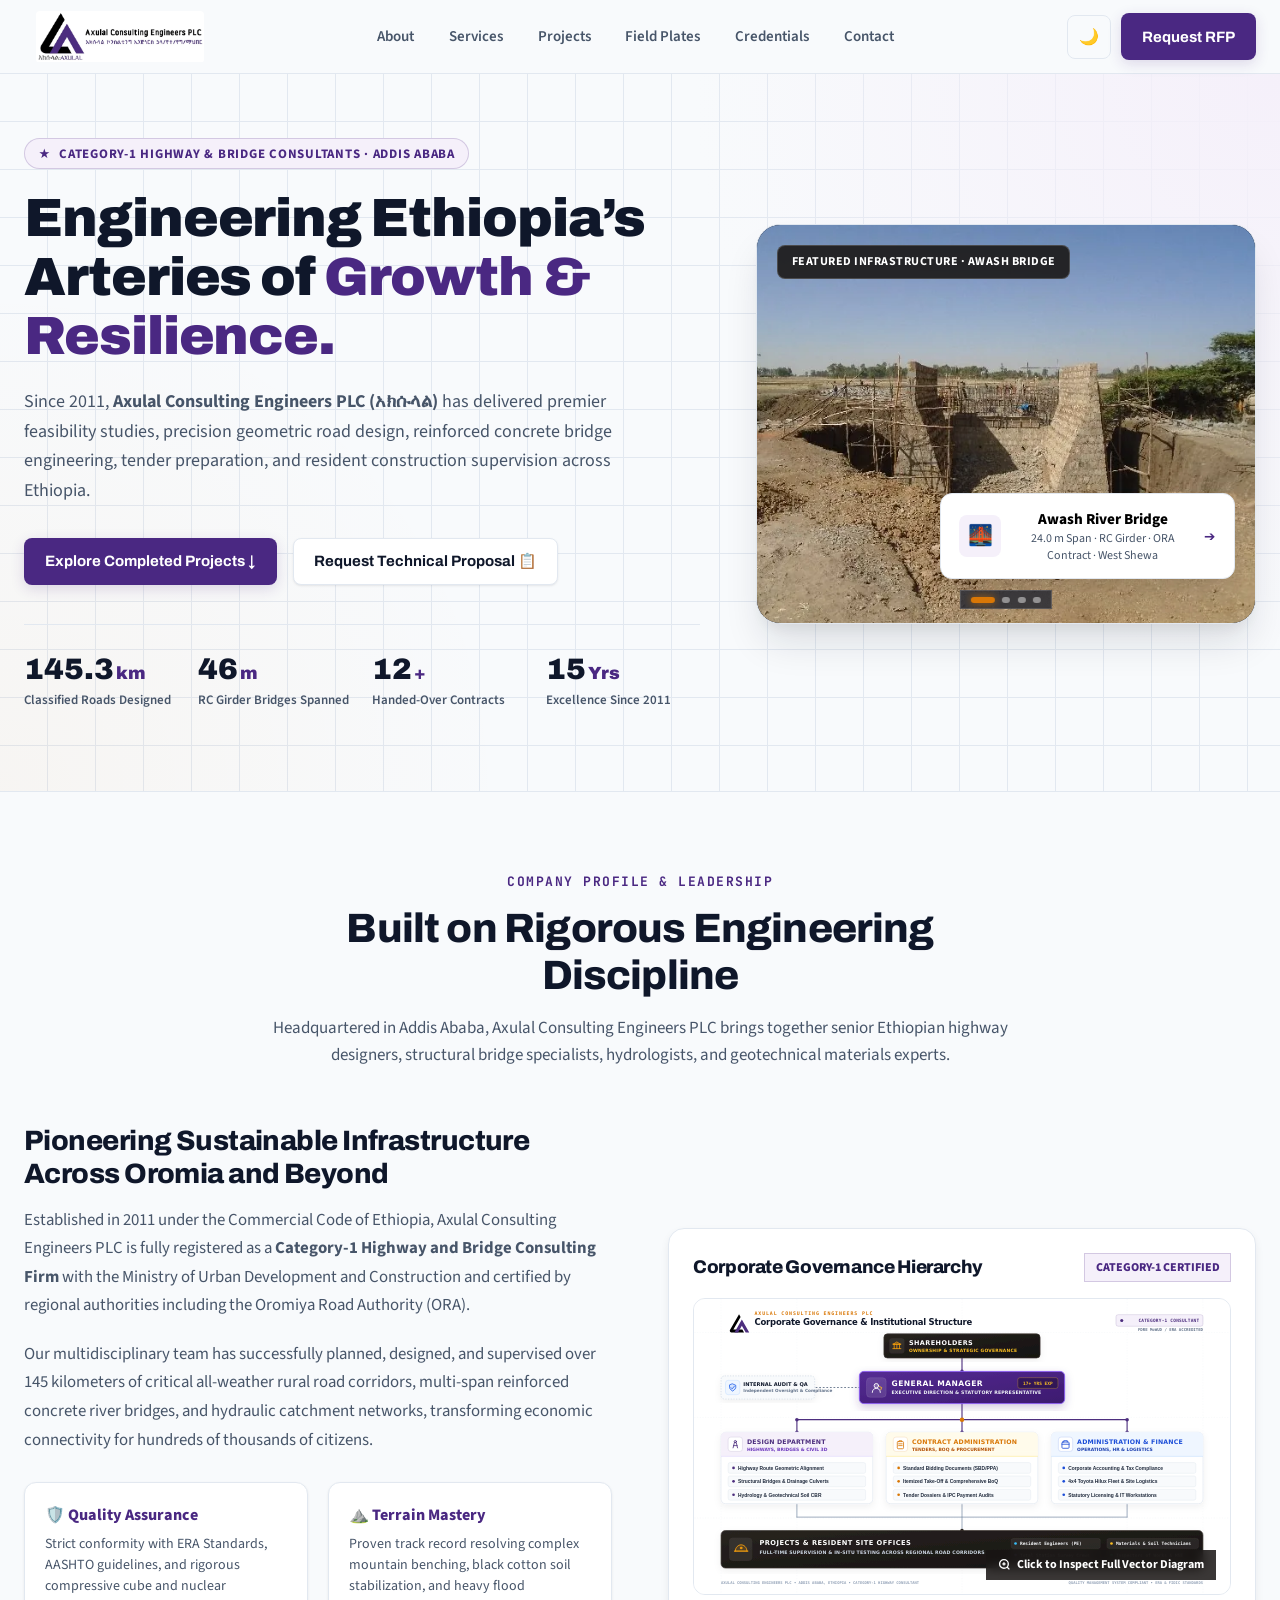
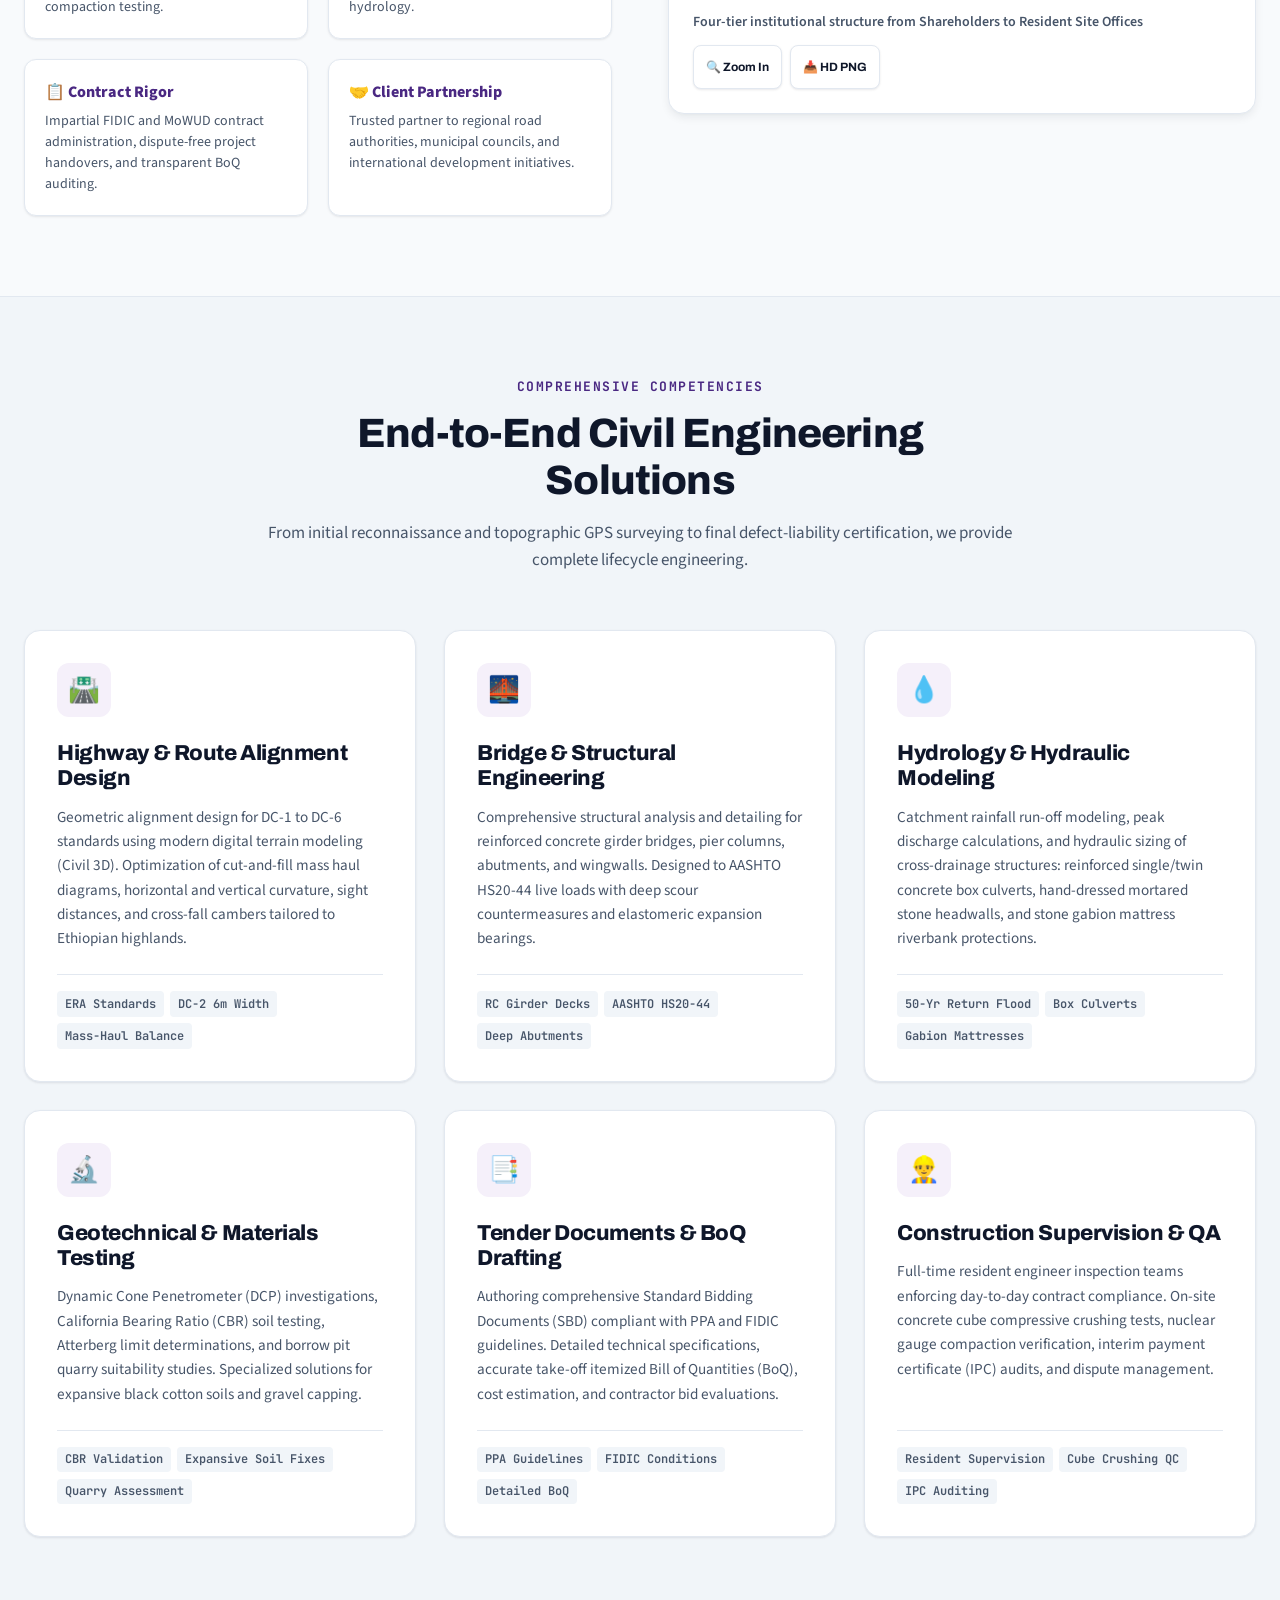
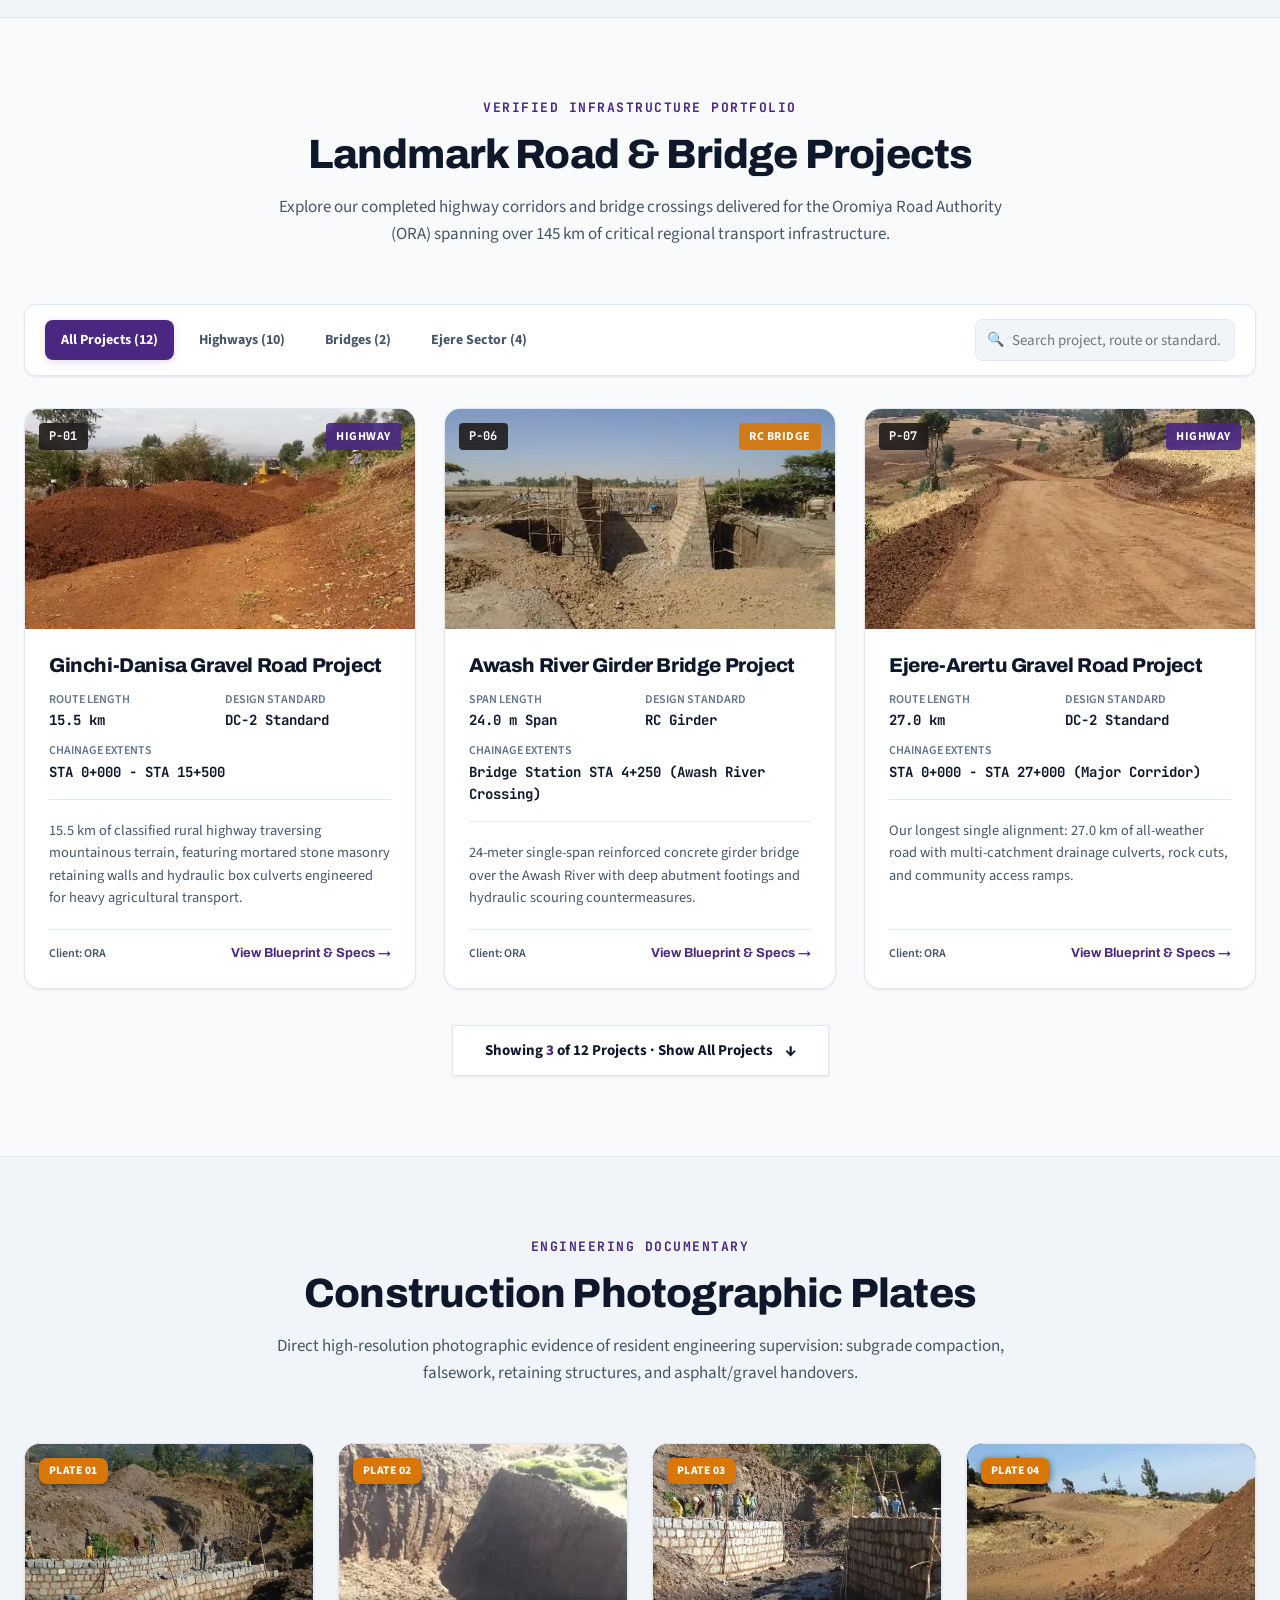
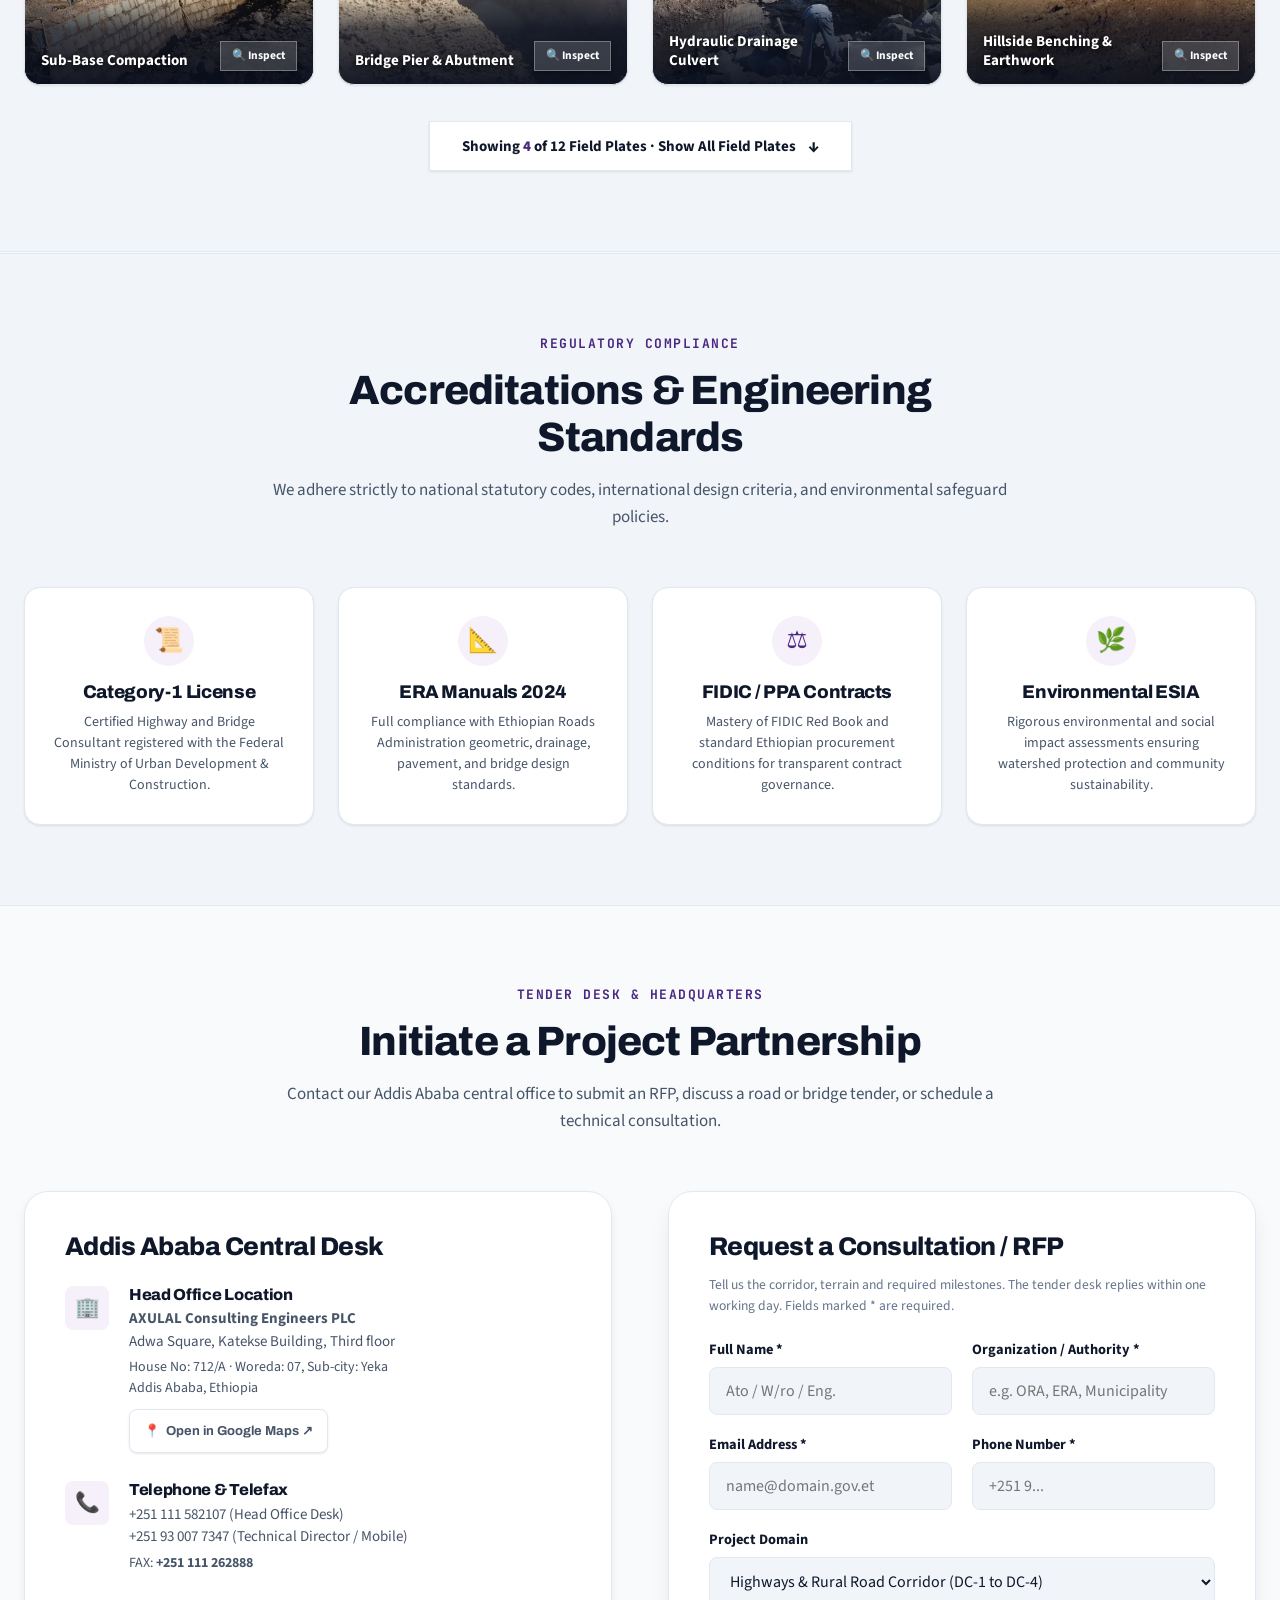
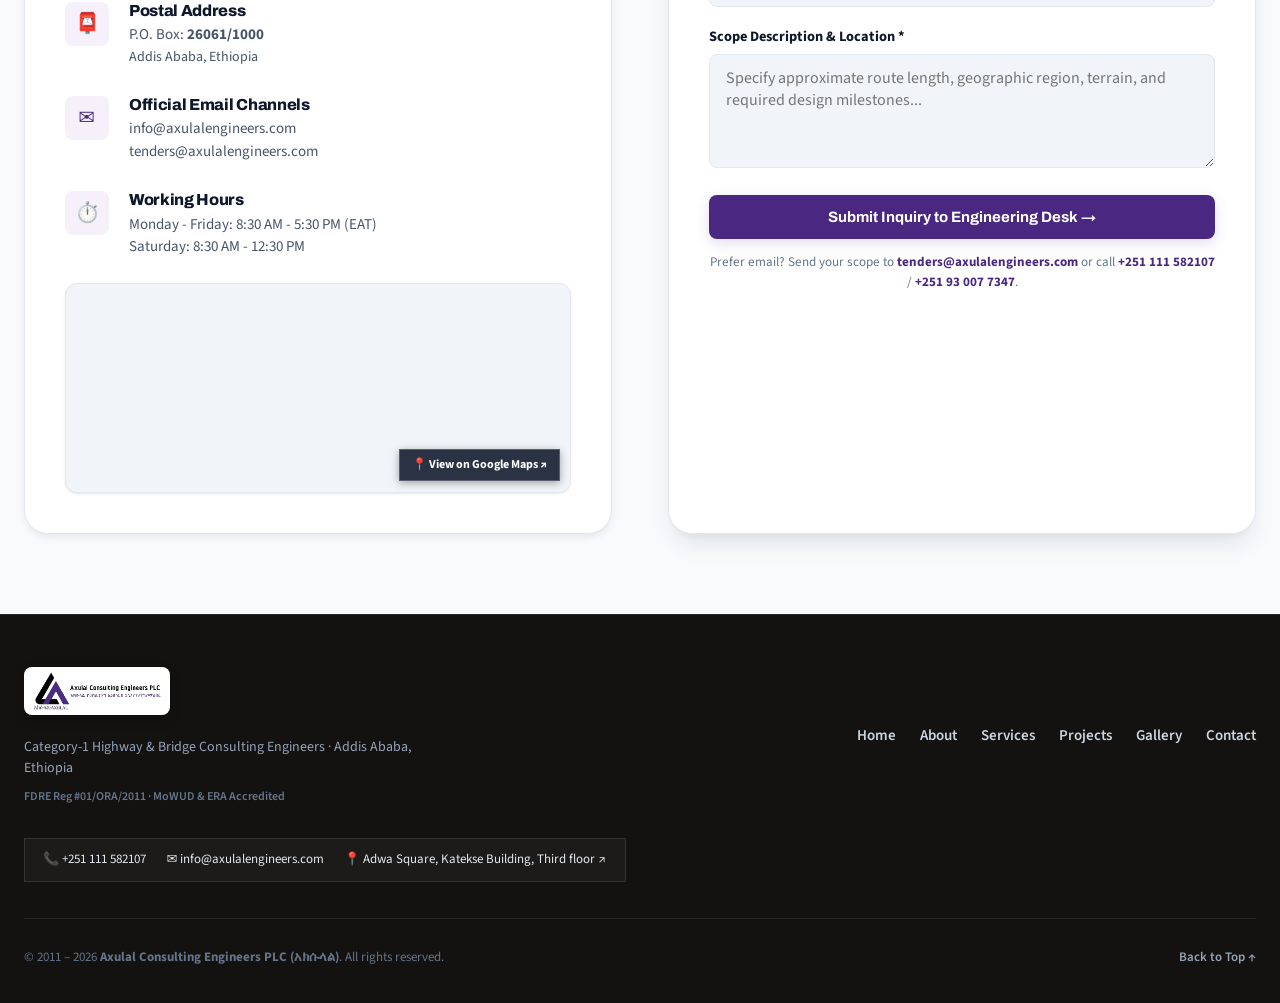
==== index.html @ da5138d7 "fix(contact): update mobile phone number to +251 93 007 7347" ====
<!DOCTYPE html>
<html lang="en" data-theme="light">
<head>
  <meta charset="utf-8">
  <meta name="viewport" content="width=device-width, initial-scale=1, viewport-fit=cover">
  <title>Axulal Consulting Engineers PLC | Category-1 Highway &amp; Bridge Consultants, Addis Ababa</title>
  <meta name="description" content="Axulal Consulting Engineers PLC (አክሱላል) is Ethiopia's premier Category-1 Highway and Bridge consulting firm based in Addis Ababa. Delivering feasibility, detailed design, tender documentation, and construction supervision since 2011.">
  <meta name="keywords" content="Axulal Consulting Engineers PLC, Category 1 Highway Consultant, Bridge Engineers Addis Ababa, Ethiopia Road Construction, ORA road projects, civil engineering consultancy, structural engineering Ethiopia">
  <link rel="icon" type="image/png" href="assets/favicon.png?v=17">
  <link rel="shortcut icon" href="favicon.ico?v=17">
  <link rel="apple-touch-icon" href="assets/favicon.png?v=17">

  <!-- Google Fonts: Archivo (Geometric Structural Sans), Source Sans 3 (Clean Body), JetBrains Mono (CAD Coordinates & Specs) -->
  <link rel="preconnect" href="https://fonts.googleapis.com">
  <link rel="preconnect" href="https://fonts.gstatic.com" crossorigin>
  <link href="https://fonts.googleapis.com/css2?family=Archivo:wght@400;500;600;700;800;900&family=Source+Sans+3:ital,wght@0,300;0,400;0,600;0,700;1,400&family=JetBrains+Mono:wght@400;500;600;700&display=swap" rel="stylesheet">

  <link rel="stylesheet" href="assets/css/site.css?v=17">
</head>
<body>
  <!-- Architectural Blueprint Curtain Preloader -->
  <div id="blueprintCurtain" class="blueprint-curtain" aria-hidden="true">
    <div class="curtain-grid-overlay"></div>
    <div class="curtain-content">
      <div class="curtain-logo-wrap">
        <img src="assets/logo-mark.png?v=17" alt="Axulal Monogram" class="curtain-logo">
        <div class="curtain-pulse-ring"></div>
      </div>
      <div class="curtain-brand-title">AXULAL CONSULTING ENGINEERS</div>
      <div class="curtain-brand-sub">CATEGORY-1 HIGHWAY &amp; BRIDGE CONSULTANTS</div>
      <div class="curtain-progress-track">
        <div id="curtainProgressBar" class="curtain-progress-bar"></div>
      </div>
      <div class="curtain-status">
        <span id="curtainStatusText">INITIALIZING CAD &amp; GEOMETRIC ASSETS...</span>
        <span id="curtainPercent">0%</span>
      </div>
    </div>
  </div>





  <!-- Main Sticky Navigation -->
  <header id="site-header">
    <div class="container">
      <a href="#home" class="brand-logo-wrap" aria-label="Axulal Consulting Engineers Home">
        <!-- SVG Vector Logo -->
        <picture><source type="image/webp" srcset="assets/logo.webp?v=17"><img src="assets/logo.png?v=17" alt="Axulal Consulting Engineers PLC Logo" class="brand-logo-img" width="1014" height="313"></picture>
      </a>

      <!-- Desktop Nav -->
      <nav aria-label="Main Navigation">
        <ul class="nav-menu">
          <li><a href="#about" class="nav-link">About</a></li>
          <li><a href="#services" class="nav-link">Services</a></li>
          <li><a href="#projects" class="nav-link">Projects</a></li>
          <li><a href="#gallery" class="nav-link">Field Plates</a></li>
          <li><a href="#credentials" class="nav-link">Credentials</a></li>
          <li><a href="#contact" class="nav-link">Contact</a></li>
        </ul>
      </nav>

      <div class="nav-actions">
        <!-- Theme Toggle -->
        <button id="themeToggle" class="theme-toggle-btn" aria-label="Toggle Dark / Light Theme" title="Toggle Theme">
          <span id="themeIcon">🌙</span>
        </button>

        <a href="#contact" class="btn btn-primary header-rfp-btn">Request RFP</a>

        <button id="mobileMenuBtn" class="mobile-menu-btn" aria-label="Open mobile menu">
          ☰
        </button>
      </div>
    </div>
  </header>

  <!-- Mobile Drawer Menu (Accessible & Touch-Optimized) -->
  <div id="mobileDrawer" style="display:none; position:fixed; top:var(--header-h); left:0; right:0; bottom:0; background:var(--bg-card); z-index:99; padding:1.75rem; overflow-y:auto; border-bottom:1px solid var(--border-line); box-shadow:var(--shadow-xl);">
    <ul style="list-style:none; display:flex; flex-direction:column; gap:1.15rem; font-size:1.15rem; font-weight:700;">
      <li><a href="#about" data-close-drawer style="display:block; padding:0.4rem 0;">About Axulal</a></li>
      <li><a href="#services" data-close-drawer style="display:block; padding:0.4rem 0;">Engineering Services</a></li>
      <li><a href="#projects" data-close-drawer style="display:block; padding:0.4rem 0;">Projects</a></li>
      <li><a href="#gallery" data-close-drawer style="display:block; padding:0.4rem 0;">Construction Plates</a></li>
      <li><a href="#credentials" data-close-drawer style="display:block; padding:0.4rem 0;">Registration &amp; QA</a></li>
      <li><a href="#contact" data-close-drawer style="display:block; padding:0.4rem 0;">Contact &amp; Tender Desk</a></li>
    </ul>
    <div style="margin-top:2rem; padding-top:1.5rem; border-top:1px solid var(--border-line);">
      <a href="#contact" class="btn btn-primary" style="width:100%; text-align:center;" data-close-drawer>Submit RFP Inquiry →</a>
    </div>
  </div>

  <main id="home">
    <!-- Hero Section -->
    <section class="hero-section blueprint-bg">
      <div class="container">
        <div class="hero-grid">
          <div>
            <div class="hero-pretitle fade-cascade fade-delay-1">
              <span>★</span> Category-1 Highway &amp; Bridge Consultants · Addis Ababa
            </div>
            <h1 class="hero-title fade-cascade fade-delay-2">
              Engineering Ethiopia’s Arteries of <span class="violet">Growth &amp; Resilience.</span>
            </h1>
            <p class="hero-subtitle fade-cascade fade-delay-3">
              Since 2011, <strong>Axulal Consulting Engineers PLC (አክሱላል)</strong> has delivered premier feasibility studies, precision geometric road design, reinforced concrete bridge engineering, tender preparation, and resident construction supervision across Ethiopia.
            </p>
            <div class="hero-cta-group fade-cascade fade-delay-4">
              <a href="#projects" class="btn btn-primary">Explore Completed Projects ↓</a>
              <a href="#contact" class="btn btn-secondary">Request Technical Proposal 📋</a>
            </div>

            <!-- Key Metric Counters -->
            <div class="hero-stats-band fade-cascade fade-delay-5">
              <div class="hero-stat-item">
                <div class="stat-val"><span class="counter" data-target="145.3">145.3</span><span class="unit">km</span></div>
                <div class="stat-lbl">Classified Roads Designed</div>
              </div>
              <div class="hero-stat-item">
                <div class="stat-val"><span class="counter" data-target="46.0">46.0</span><span class="unit">m</span></div>
                <div class="stat-lbl">RC Girder Bridges Spanned</div>
              </div>
              <div class="hero-stat-item">
                <div class="stat-val"><span class="counter" data-target="12">12</span><span class="unit">+</span></div>
                <div class="stat-lbl">Handed-Over Contracts</div>
              </div>
              <div class="hero-stat-item">
                <div class="stat-val"><span class="counter" data-target="15">15</span><span class="unit">Yrs</span></div>
                <div class="stat-lbl">Excellence Since 2011</div>
              </div>
            </div>
          </div>

          <!-- Hero Featured Infrastructure Carousel -->
          <div>
            <div class="hero-carousel-card fade-cascade fade-delay-3" id="heroCarousel">
              <!-- Slides Track (Crossfade) -->
              <div class="hero-slides-wrap" id="heroSlidesWrap">
                <button type="button" class="hero-slide active" data-index="0"
                        data-project="P-06" data-tag="FEATURED INFRASTRUCTURE · AWASH BRIDGE" data-icon="🌉"
                        data-title="Awash River Bridge" data-sub="24.0 m Span · RC Girder · ORA Contract · West Shewa"
                        aria-label="Open dossier: Awash River Girder Bridge Project">
                  <picture><source type="image/webp" srcset="assets/projects/proj_6_awash_bridge.webp"><img class="hero-slide-img" src="assets/projects/proj_6_awash_bridge.jpg" alt="Awash River Girder Bridge Project" width="651" height="488" style="aspect-ratio:651/488" loading="eager" decoding="async" fetchpriority="high"></picture>
                </button>
                <button type="button" class="hero-slide" data-index="1"
                        data-project="P-11" data-tag="FEATURED INFRASTRUCTURE · BERGA BRIDGE" data-icon="🌉"
                        data-title="Berga River Bridge" data-sub="22.0 m Span · RC Girder Deck · Heavy Falsework"
                        aria-label="Open dossier: Berga River Girder Bridge Project">
                  <picture><source type="image/webp" srcset="assets/projects/proj_11_berga_bridge.webp"><img class="hero-slide-img" src="assets/projects/proj_11_berga_bridge.jpg" alt="Berga River Girder Bridge Project" width="589" height="784" style="aspect-ratio:589/784" loading="lazy" decoding="async"></picture>
                </button>
                <button type="button" class="hero-slide" data-index="2"
                        data-project="P-01" data-tag="FEATURED INFRASTRUCTURE · GINCHI HIGHWAY" data-icon="🛣️"
                        data-title="Ginchi – Danisa Corridor" data-sub="15.5 km · DC-2 Granular Alignment · ORA"
                        aria-label="Open dossier: Ginchi-Danisa Gravel Road Project">
                  <picture><source type="image/webp" srcset="assets/projects/proj_1_ginchi_danisa.webp"><img class="hero-slide-img" src="assets/projects/proj_1_ginchi_danisa.jpg" alt="Ginchi-Danisa Gravel Road Project" width="557" height="584" style="aspect-ratio:557/584" loading="lazy" decoding="async"></picture>
                </button>
                <button type="button" class="hero-slide" data-index="3"
                        data-project="P-10" data-tag="FEATURED INFRASTRUCTURE · EJERE SECTOR" data-icon="🛣️"
                        data-title="Ejere – Endode Alignment" data-sub="6.5 km · Mountainous Benching & Drainage"
                        aria-label="Open dossier: Ejere-Endode Gravel Road Project">
                  <picture><source type="image/webp" srcset="assets/projects/proj_10_ejere_endode.webp"><img class="hero-slide-img" src="assets/projects/proj_10_ejere_endode.jpg" alt="Ejere-Endode Gravel Road Project" width="585" height="330" style="aspect-ratio:585/330" loading="lazy" decoding="async"></picture>
                </button></div>

              <!-- Top Infrastructure Tag -->
              <div class="hero-overlay-tag" id="heroCarouselTag">FEATURED INFRASTRUCTURE · AWASH BRIDGE</div>

              <!-- Floating Interactive Project Dossier Badge -->
              <button type="button" class="hero-badge-float" id="heroCarouselBadge">
                <span class="float-icon" id="heroBadgeIcon">🌉</span>
                <span>
                  <span id="heroBadgeTitle" style="display:block; font-weight:800; font-size:0.95rem;">Awash River Bridge</span>
                  <span id="heroBadgeSub" style="display:block; font-size:0.75rem; color:var(--text-muted);">24.0 m Span · RC Girder · ORA Contract · West Shewa</span>
                </span>
                <span class="badge-arrow-cue" aria-hidden="true">➔</span>
              </button>

              <!-- Navigation Controls (Prev / Next) -->
              <button class="hero-nav-arrow prev" type="button" data-hero="prev" aria-label="Previous Featured Project">‹</button>
              <button class="hero-nav-arrow next" type="button" data-hero="next" aria-label="Next Featured Project">›</button>

              <!-- Progress Pagination Indicators -->
              <div class="hero-carousel-pagination" id="heroCarouselPagination">
                <button type="button" class="carousel-pill active" data-index="0"
                        aria-label="Show featured project 1 of 4: Awash River Girder Bridge Project" aria-current="true"></button>
                <button type="button" class="carousel-pill" data-index="1"
                        aria-label="Show featured project 2 of 4: Berga River Girder Bridge Project"></button>
                <button type="button" class="carousel-pill" data-index="2"
                        aria-label="Show featured project 3 of 4: Ginchi-Danisa Gravel Road Project"></button>
                <button type="button" class="carousel-pill" data-index="3"
                        aria-label="Show featured project 4 of 4: Ejere-Endode Gravel Road Project"></button></div>
            </div>
          </div>
        </div>
      </div>
    </section>

    <!-- About Section & Org Chart -->
    <section id="about" class="section-wrap scroll-reveal">
      <div class="container">
        <div class="section-head">
          <span class="section-tag">COMPANY PROFILE &amp; LEADERSHIP</span>
          <h2 class="section-title">Built on Rigorous Engineering Discipline</h2>
          <p class="section-desc">
            Headquartered in Addis Ababa, Axulal Consulting Engineers PLC brings together senior Ethiopian highway designers, structural bridge specialists, hydrologists, and geotechnical materials experts.
          </p>
        </div>

        <div class="about-grid">
          <div class="about-narrative">
            <h3>Pioneering Sustainable Infrastructure Across Oromia and Beyond</h3>
            <p>
              Established in 2011 under the Commercial Code of Ethiopia, Axulal Consulting Engineers PLC is fully registered as a <strong>Category-1 Highway and Bridge Consulting Firm</strong> with the Ministry of Urban Development and Construction and certified by regional authorities including the Oromiya Road Authority (ORA).
            </p>
            <p>
              Our multidisciplinary team has successfully planned, designed, and supervised over 145 kilometers of critical all-weather rural road corridors, multi-span reinforced concrete river bridges, and hydraulic catchment networks, transforming economic connectivity for hundreds of thousands of citizens.
            </p>

            <div class="about-pillars">
              <div class="pillar-card">
                <div class="pillar-title">🛡️ Quality Assurance</div>
                <p>Strict conformity with ERA Standards, AASHTO guidelines, and rigorous compressive cube and nuclear compaction testing.</p>
              </div>
              <div class="pillar-card">
                <div class="pillar-title">⛰️ Terrain Mastery</div>
                <p>Proven track record resolving complex mountain benching, black cotton soil stabilization, and heavy flood hydrology.</p>
              </div>
              <div class="pillar-card">
                <div class="pillar-title">📋 Contract Rigor</div>
                <p>Impartial FIDIC and MoWUD contract administration, dispute-free project handovers, and transparent BoQ auditing.</p>
              </div>
              <div class="pillar-card">
                <div class="pillar-title">🤝 Client Partnership</div>
                <p>Trusted partner to regional road authorities, municipal councils, and international development initiatives.</p>
              </div>
            </div>
          </div>

          <!-- Organizational Chart Viewer -->
          <div class="org-chart-box">
            <div class="org-chart-box-header">
              <h4>Corporate Governance Hierarchy</h4>
              <span class="org-chart-badge">CATEGORY-1 CERTIFIED</span>
            </div>
            <div class="org-chart-wrapper" role="button" tabindex="0"
                 data-lightbox-src="assets/org_chart.svg"
                 data-lightbox-caption="Axulal Consulting Engineers PLC — Corporate Governance &amp; Operational Hierarchy">
              <picture>
                <source srcset="assets/org_chart.svg" type="image/svg+xml">
                <img src="assets/org_chart.png" alt="Axulal Corporate Governance &amp; Operational Hierarchy" class="org-chart-thumb" id="orgChartThumb" width="2400" height="1320" loading="lazy" decoding="async">
              </picture>
              <div class="org-chart-overlay-badge">
                <svg width="13" height="13" viewBox="0 0 24 24" fill="none" stroke="currentColor" stroke-width="2.5" aria-hidden="true"><circle cx="11" cy="11" r="8"/><line x1="21" y1="21" x2="16.65" y2="16.65"/><line x1="11" y1="8" x2="11" y2="14"/><line x1="8" y1="11" x2="14" y2="11"/></svg>
                <span>Click to Inspect Full Vector Diagram</span>
              </div>
            </div>
            <div class="org-caption">
              <span>Four-tier institutional structure from Shareholders to Resident Site Offices</span>
              <div style="display:flex; gap:0.5rem; align-items:center;">
                <button class="btn btn-secondary" style="padding:0.35rem 0.75rem; font-size:0.75rem;"
                        data-lightbox-src="assets/org_chart.svg"
                        data-lightbox-caption="Axulal Consulting Engineers PLC — Corporate Governance &amp; Operational Hierarchy">🔍 Zoom In</button>
                <a href="assets/org_chart.png" target="_blank" download="Axulal_Corporate_Governance_Hierarchy_HD.png" class="btn btn-secondary" style="padding:0.35rem 0.75rem; font-size:0.75rem; text-decoration:none;">📥 HD PNG</a>
              </div>
            </div>
          </div>
        </div>
      </div>
    </section>

    <!-- Services Section -->
    <section id="services" class="section-wrap alt scroll-reveal">
      <div class="container">
        <div class="section-head">
          <span class="section-tag">COMPREHENSIVE COMPETENCIES</span>
          <h2 class="section-title">End-to-End Civil Engineering Solutions</h2>
          <p class="section-desc">
            From initial reconnaissance and topographic GPS surveying to final defect-liability certification, we provide complete lifecycle engineering.
          </p>
        </div>

        <div class="services-grid">
          <!-- Service 1 -->
          <div class="service-card">
            <div class="service-icon-wrap">🛣️</div>
            <h3 class="service-title">Highway &amp; Route Alignment Design</h3>
            <p class="service-body">
              Geometric alignment design for DC-1 to DC-6 standards using modern digital terrain modeling (Civil 3D). Optimization of cut-and-fill mass haul diagrams, horizontal and vertical curvature, sight distances, and cross-fall cambers tailored to Ethiopian highlands.
            </p>
            <div class="service-tags">
              <span class="stag">ERA Standards</span>
              <span class="stag">DC-2 6m Width</span>
              <span class="stag">Mass-Haul Balance</span>
            </div>
          </div>

          <!-- Service 2 -->
          <div class="service-card">
            <div class="service-icon-wrap">🌉</div>
            <h3 class="service-title">Bridge &amp; Structural Engineering</h3>
            <p class="service-body">
              Comprehensive structural analysis and detailing for reinforced concrete girder bridges, pier columns, abutments, and wingwalls. Designed to AASHTO HS20-44 live loads with deep scour countermeasures and elastomeric expansion bearings.
            </p>
            <div class="service-tags">
              <span class="stag">RC Girder Decks</span>
              <span class="stag">AASHTO HS20-44</span>
              <span class="stag">Deep Abutments</span>
            </div>
          </div>

          <!-- Service 3 -->
          <div class="service-card">
            <div class="service-icon-wrap">💧</div>
            <h3 class="service-title">Hydrology &amp; Hydraulic Modeling</h3>
            <p class="service-body">
              Catchment rainfall run-off modeling, peak discharge calculations, and hydraulic sizing of cross-drainage structures: reinforced single/twin concrete box culverts, hand-dressed mortared stone headwalls, and stone gabion mattress riverbank protections.
            </p>
            <div class="service-tags">
              <span class="stag">50-Yr Return Flood</span>
              <span class="stag">Box Culverts</span>
              <span class="stag">Gabion Mattresses</span>
            </div>
          </div>

          <!-- Service 4 -->
          <div class="service-card">
            <div class="service-icon-wrap">🔬</div>
            <h3 class="service-title">Geotechnical &amp; Materials Testing</h3>
            <p class="service-body">
              Dynamic Cone Penetrometer (DCP) investigations, California Bearing Ratio (CBR) soil testing, Atterberg limit determinations, and borrow pit quarry suitability studies. Specialized solutions for expansive black cotton soils and gravel capping.
            </p>
            <div class="service-tags">
              <span class="stag">CBR Validation</span>
              <span class="stag">Expansive Soil Fixes</span>
              <span class="stag">Quarry Assessment</span>
            </div>
          </div>

          <!-- Service 5 -->
          <div class="service-card">
            <div class="service-icon-wrap">📑</div>
            <h3 class="service-title">Tender Documents &amp; BoQ Drafting</h3>
            <p class="service-body">
              Authoring comprehensive Standard Bidding Documents (SBD) compliant with PPA and FIDIC guidelines. Detailed technical specifications, accurate take-off itemized Bill of Quantities (BoQ), cost estimation, and contractor bid evaluations.
            </p>
            <div class="service-tags">
              <span class="stag">PPA Guidelines</span>
              <span class="stag">FIDIC Conditions</span>
              <span class="stag">Detailed BoQ</span>
            </div>
          </div>

          <!-- Service 6 -->
          <div class="service-card">
            <div class="service-icon-wrap">👷‍♂️</div>
            <h3 class="service-title">Construction Supervision &amp; QA</h3>
            <p class="service-body">
              Full-time resident engineer inspection teams enforcing day-to-day contract compliance. On-site concrete cube compressive crushing tests, nuclear gauge compaction verification, interim payment certificate (IPC) audits, and dispute management.
            </p>
            <div class="service-tags">
              <span class="stag">Resident Supervision</span>
              <span class="stag">Cube Crushing QC</span>
              <span class="stag">IPC Auditing</span>
            </div>
          </div>
        </div>
      </div>
    </section>

    <!-- Projects Section -->
    <section id="projects" class="section-wrap scroll-reveal">
      <div class="container">
        <div class="section-head">
          <span class="section-tag">VERIFIED INFRASTRUCTURE PORTFOLIO</span>
          <h2 class="section-title">Landmark Road &amp; Bridge Projects</h2>
          <p class="section-desc">
            Explore our completed highway corridors and bridge crossings delivered for the Oromiya Road Authority (ORA) spanning over 145 km of critical regional transport infrastructure.
          </p>
        </div>

        <!-- Toolbar with Responsive Touch-Scrolling Filters -->
        <div class="projects-toolbar">
          <div class="filter-pills" id="projectFilterGroup" role="group" aria-label="Filter projects by discipline">
            <button class="filter-btn active" data-filter="all">All Projects (12)</button>
            <button class="filter-btn" data-filter="road">Highways (10)</button>
            <button class="filter-btn" data-filter="bridge">Bridges (2)</button>
            <button class="filter-btn" data-filter="ejere">Ejere Sector (4)</button>
          </div>

          <div class="search-input-wrap">
            <span class="search-icon" aria-hidden="true">🔍</span>
            <input type="text" id="projectSearch" class="search-input"
                   placeholder="Search project, route or standard..."
                   aria-label="Search projects by name, route or design standard">
          </div>
        </div>

        <!-- Grid of Projects — static, crawlable markup; JS only filters it -->
        <div class="projects-grid" id="projectsContainer">
          
          <article class="project-card" id="P-01" data-type="road"
                   data-hub="ginchi" data-search="p-01 ginchi-danisa gravel road project 6.0m width (dc-2 standard) 15.5 km of classified rural highway traversing mountainous terrain, featuring mortared stone masonry retaining walls and hydraulic box culverts engineered for heavy agricultural transport. 15.5 km sta 0+000 - sta 15+500 14 slab culverts, 2 box culverts, 1,200m stone retaining walls detail engineering design, tender document, construction supervision and contract administration">
            <div class="project-img-wrap">
              <picture><source type="image/webp" srcset="assets/projects/proj_1_ginchi_danisa_thumb.webp"><img class="project-img" src="assets/projects/proj_1_ginchi_danisa.jpg" alt="Ginchi-Danisa Gravel Road Project" width="557" height="584" style="aspect-ratio:557/584" loading="lazy" decoding="async"></picture>
              <span class="project-badge">P-01</span>
              <span class="project-type-badge type-road">Highway</span>
            </div>
            <div class="project-card-body">
              <h3 class="project-name">Ginchi-Danisa Gravel Road Project</h3>
              <div class="project-meta-list">
                <div class="pm-item">
                  <span class="pm-label">Route Length</span>
                  <span class="pm-val">15.5 km</span>
                </div>
                <div class="pm-item">
                  <span class="pm-label">Design Standard</span>
                  <span class="pm-val">DC-2 Standard</span>
                </div>
                <div class="pm-item" style="grid-column: 1 / -1;">
                  <span class="pm-label">Chainage Extents</span>
                  <span class="pm-val">STA 0+000 - STA 15+500</span>
                </div>
              </div>
              <p class="project-desc-short">15.5 km of classified rural highway traversing mountainous terrain, featuring mortared stone masonry retaining walls and hydraulic box culverts engineered for heavy agricultural transport.</p>
              <div class="project-footer">
                <span class="project-client">Client: ORA</span>
                <button type="button" class="view-spec-btn" aria-haspopup="dialog">
                  View Blueprint &amp; Specs &rarr;
                </button>
              </div>
            </div>
          </article>
          <article class="project-card" id="P-06" data-type="bridge"
                   data-hub="awash" data-search="p-06 awash river girder bridge project reinforced concrete girder bridge 24-meter single-span reinforced concrete girder bridge over the awash river with deep abutment footings and hydraulic scouring countermeasures. 24.0 m span bridge station sta 4+250 (awash river crossing) 24m rc girder superstructure, deep abutment footings, scour countermeasures detail engineering design, tender document, construction supervision and contract administration">
            <div class="project-img-wrap">
              <picture><source type="image/webp" srcset="assets/projects/proj_6_awash_bridge_thumb.webp"><img class="project-img" src="assets/projects/proj_6_awash_bridge.jpg" alt="Awash River Girder Bridge Project" width="651" height="488" style="aspect-ratio:651/488" loading="lazy" decoding="async"></picture>
              <span class="project-badge">P-06</span>
              <span class="project-type-badge type-bridge">RC Bridge</span>
            </div>
            <div class="project-card-body">
              <h3 class="project-name">Awash River Girder Bridge Project</h3>
              <div class="project-meta-list">
                <div class="pm-item">
                  <span class="pm-label">Span Length</span>
                  <span class="pm-val">24.0 m Span</span>
                </div>
                <div class="pm-item">
                  <span class="pm-label">Design Standard</span>
                  <span class="pm-val">RC Girder</span>
                </div>
                <div class="pm-item" style="grid-column: 1 / -1;">
                  <span class="pm-label">Chainage Extents</span>
                  <span class="pm-val">Bridge Station STA 4+250 (Awash River Crossing)</span>
                </div>
              </div>
              <p class="project-desc-short">24-meter single-span reinforced concrete girder bridge over the Awash River with deep abutment footings and hydraulic scouring countermeasures.</p>
              <div class="project-footer">
                <span class="project-client">Client: ORA</span>
                <button type="button" class="view-spec-btn" aria-haspopup="dialog">
                  View Blueprint &amp; Specs &rarr;
                </button>
              </div>
            </div>
          </article>
          <article class="project-card" id="P-07" data-type="road"
                   data-hub="ejere" data-search="p-07 ejere-arertu gravel road project 6.0m width (dc-2 standard) our longest single alignment: 27.0 km of all-weather road with multi-catchment drainage culverts, rock cuts, and community access ramps. 27.0 km sta 0+000 - sta 27+000 (major corridor) 26 hydraulic structures, deep rock cuts, community access ramps detail engineering design, tender document, construction supervision and contract administration">
            <div class="project-img-wrap">
              <picture><source type="image/webp" srcset="assets/projects/proj_7_ejere_arertu_thumb.webp"><img class="project-img" src="assets/projects/proj_7_ejere_arertu.jpg" alt="Ejere-Arertu Gravel Road Project" width="422" height="750" style="aspect-ratio:422/750" loading="lazy" decoding="async"></picture>
              <span class="project-badge">P-07</span>
              <span class="project-type-badge type-road">Highway</span>
            </div>
            <div class="project-card-body">
              <h3 class="project-name">Ejere-Arertu Gravel Road Project</h3>
              <div class="project-meta-list">
                <div class="pm-item">
                  <span class="pm-label">Route Length</span>
                  <span class="pm-val">27.0 km</span>
                </div>
                <div class="pm-item">
                  <span class="pm-label">Design Standard</span>
                  <span class="pm-val">DC-2 Standard</span>
                </div>
                <div class="pm-item" style="grid-column: 1 / -1;">
                  <span class="pm-label">Chainage Extents</span>
                  <span class="pm-val">STA 0+000 - STA 27+000 (Major Corridor)</span>
                </div>
              </div>
              <p class="project-desc-short">Our longest single alignment: 27.0 km of all-weather road with multi-catchment drainage culverts, rock cuts, and community access ramps.</p>
              <div class="project-footer">
                <span class="project-client">Client: ORA</span>
                <button type="button" class="view-spec-btn" aria-haspopup="dialog">
                  View Blueprint &amp; Specs &rarr;
                </button>
              </div>
            </div>
          </article>
          <article class="project-card" id="P-11" data-type="bridge"
                   data-hub="berga" data-search="p-11 berga river girder bridge project reinforced concrete girder bridge 22-meter reinforced concrete girder bridge over berga river; site quality supervision, rebar cage testing, and concrete cube compressive validation. 22.0 m span bridge station sta 1+800 (berga river crossing) 22m precast/cast rc deck girder, abutment wingwalls, riprap protection construction supervision and contract administration">
            <div class="project-img-wrap">
              <picture><source type="image/webp" srcset="assets/projects/proj_11_berga_bridge_thumb.webp"><img class="project-img" src="assets/projects/proj_11_berga_bridge.jpg" alt="Berga River Girder Bridge Project" width="589" height="784" style="aspect-ratio:589/784" loading="lazy" decoding="async"></picture>
              <span class="project-badge">P-11</span>
              <span class="project-type-badge type-bridge">RC Bridge</span>
            </div>
            <div class="project-card-body">
              <h3 class="project-name">Berga River Girder Bridge Project</h3>
              <div class="project-meta-list">
                <div class="pm-item">
                  <span class="pm-label">Span Length</span>
                  <span class="pm-val">22.0 m Span</span>
                </div>
                <div class="pm-item">
                  <span class="pm-label">Design Standard</span>
                  <span class="pm-val">RC Girder</span>
                </div>
                <div class="pm-item" style="grid-column: 1 / -1;">
                  <span class="pm-label">Chainage Extents</span>
                  <span class="pm-val">Bridge Station STA 1+800 (Berga River Crossing)</span>
                </div>
              </div>
              <p class="project-desc-short">22-meter reinforced concrete girder bridge over Berga River; site quality supervision, rebar cage testing, and concrete cube compressive validation.</p>
              <div class="project-footer">
                <span class="project-client">Client: ORA</span>
                <button type="button" class="view-spec-btn" aria-haspopup="dialog">
                  View Blueprint &amp; Specs &rarr;
                </button>
              </div>
            </div>
          </article>
          <article class="project-card" id="P-02" data-type="road"
                   data-hub="asgori" data-search="p-02 asgori-kotoba gravel road project (lot 1 &amp; 2) 6.0m width (dc-2 standard) dual-lot classified road connecting agrarian market centers, with heavy cut-and-fill benching and longitudinal drainage channels mitigating highland erosion. 22.5 km sta 0+000 - sta 22+500 (dual lot) 18 pipe culverts, 4 multi-barrel box culverts, heavy hillside benching detail engineering design, tender document, construction supervision and contract administration">
            <div class="project-img-wrap">
              <picture><source type="image/webp" srcset="assets/projects/proj_2_asgori_kotoba_thumb.webp"><img class="project-img" src="assets/projects/proj_2_asgori_kotoba.jpg" alt="Asgori-Kotoba Gravel Road Project (Lot 1 &amp; 2)" width="662" height="372" style="aspect-ratio:662/372" loading="lazy" decoding="async"></picture>
              <span class="project-badge">P-02</span>
              <span class="project-type-badge type-road">Highway</span>
            </div>
            <div class="project-card-body">
              <h3 class="project-name">Asgori-Kotoba Gravel Road Project (Lot 1 &amp; 2)</h3>
              <div class="project-meta-list">
                <div class="pm-item">
                  <span class="pm-label">Route Length</span>
                  <span class="pm-val">22.5 km</span>
                </div>
                <div class="pm-item">
                  <span class="pm-label">Design Standard</span>
                  <span class="pm-val">DC-2 Standard</span>
                </div>
                <div class="pm-item" style="grid-column: 1 / -1;">
                  <span class="pm-label">Chainage Extents</span>
                  <span class="pm-val">STA 0+000 - STA 22+500 (Dual Lot)</span>
                </div>
              </div>
              <p class="project-desc-short">Dual-lot classified road connecting agrarian market centers, with heavy cut-and-fill benching and longitudinal drainage channels mitigating highland erosion.</p>
              <div class="project-footer">
                <span class="project-client">Client: ORA</span>
                <button type="button" class="view-spec-btn" aria-haspopup="dialog">
                  View Blueprint &amp; Specs &rarr;
                </button>
              </div>
            </div>
          </article>
          <article class="project-card" id="P-03" data-type="road"
                   data-hub="awash" data-search="p-03 awash-horota-tululuba gravel road project 6.0m width (dc-2 standard) critical transport connector with comprehensive soil stabilization across expansive clay deposits, camber shaping, and selected gravel capping. 11.0 km sta 0+000 - sta 11+000 8 cross drainage culverts, subgrade lime stabilization detail engineering design, tender document, construction supervision and contract administration">
            <div class="project-img-wrap">
              <picture><source type="image/webp" srcset="assets/projects/proj_3_awash_horota_thumb.webp"><img class="project-img" src="assets/projects/proj_3_awash_horota.jpg" alt="Awash-Horota-Tululuba Gravel Road Project" width="571" height="428" style="aspect-ratio:571/428" loading="lazy" decoding="async"></picture>
              <span class="project-badge">P-03</span>
              <span class="project-type-badge type-road">Highway</span>
            </div>
            <div class="project-card-body">
              <h3 class="project-name">Awash-Horota-Tululuba Gravel Road Project</h3>
              <div class="project-meta-list">
                <div class="pm-item">
                  <span class="pm-label">Route Length</span>
                  <span class="pm-val">11.0 km</span>
                </div>
                <div class="pm-item">
                  <span class="pm-label">Design Standard</span>
                  <span class="pm-val">DC-2 Standard</span>
                </div>
                <div class="pm-item" style="grid-column: 1 / -1;">
                  <span class="pm-label">Chainage Extents</span>
                  <span class="pm-val">STA 0+000 - STA 11+000</span>
                </div>
              </div>
              <p class="project-desc-short">Critical transport connector with comprehensive soil stabilization across expansive clay deposits, camber shaping, and selected gravel capping.</p>
              <div class="project-footer">
                <span class="project-client">Client: ORA</span>
                <button type="button" class="view-spec-btn" aria-haspopup="dialog">
                  View Blueprint &amp; Specs &rarr;
                </button>
              </div>
            </div>
          </article>
          <article class="project-card" id="P-04" data-type="road"
                   data-hub="gallesa" data-search="p-04 gallesa-kebabereda-keteketa gravel road 6.0m width (dc-2 standard) highland gravel alignment designed with erosion-control runoff berms and hand-dressed masonry cross-drainage structures. 10.3 km sta 0+000 - sta 10+300 11 masonry culverts, erosion runoff berms, mountain side ditches detail engineering design, tender document, construction supervision and contract administration">
            <div class="project-img-wrap">
              <picture><source type="image/webp" srcset="assets/projects/proj_4_gallesa_thumb.webp"><img class="project-img" src="assets/projects/proj_4_gallesa.jpg" alt="Gallesa-Kebabereda-Keteketa Gravel Road" width="496" height="882" style="aspect-ratio:496/882" loading="lazy" decoding="async"></picture>
              <span class="project-badge">P-04</span>
              <span class="project-type-badge type-road">Highway</span>
            </div>
            <div class="project-card-body">
              <h3 class="project-name">Gallesa-Kebabereda-Keteketa Gravel Road</h3>
              <div class="project-meta-list">
                <div class="pm-item">
                  <span class="pm-label">Route Length</span>
                  <span class="pm-val">10.3 km</span>
                </div>
                <div class="pm-item">
                  <span class="pm-label">Design Standard</span>
                  <span class="pm-val">DC-2 Standard</span>
                </div>
                <div class="pm-item" style="grid-column: 1 / -1;">
                  <span class="pm-label">Chainage Extents</span>
                  <span class="pm-val">STA 0+000 - STA 10+300</span>
                </div>
              </div>
              <p class="project-desc-short">Highland gravel alignment designed with erosion-control runoff berms and hand-dressed masonry cross-drainage structures.</p>
              <div class="project-footer">
                <span class="project-client">Client: ORA</span>
                <button type="button" class="view-spec-btn" aria-haspopup="dialog">
                  View Blueprint &amp; Specs &rarr;
                </button>
              </div>
            </div>
          </article>
          <article class="project-card" id="P-05" data-type="road"
                   data-hub="olenkomy" data-search="p-05 olenkomy-awash gravel road project 6.0m width (dc-2 standard) heavy agricultural corridor engineered for heavy axle loads, deep sub-base compaction, and durable gravel surface course. 6.5 km sta 0+000 - sta 6+500 6 concrete culverts, reinforced scour protection aprons detail engineering design, tender document, construction supervision and contract administration">
            <div class="project-img-wrap">
              <picture><source type="image/webp" srcset="assets/projects/proj_5_olenkomy_awash_thumb.webp"><img class="project-img" src="assets/projects/proj_5_olenkomy_awash.jpg" alt="Olenkomy-Awash Gravel Road Project" width="721" height="406" style="aspect-ratio:721/406" loading="lazy" decoding="async"></picture>
              <span class="project-badge">P-05</span>
              <span class="project-type-badge type-road">Highway</span>
            </div>
            <div class="project-card-body">
              <h3 class="project-name">Olenkomy-Awash Gravel Road Project</h3>
              <div class="project-meta-list">
                <div class="pm-item">
                  <span class="pm-label">Route Length</span>
                  <span class="pm-val">6.5 km</span>
                </div>
                <div class="pm-item">
                  <span class="pm-label">Design Standard</span>
                  <span class="pm-val">DC-2 Standard</span>
                </div>
                <div class="pm-item" style="grid-column: 1 / -1;">
                  <span class="pm-label">Chainage Extents</span>
                  <span class="pm-val">STA 0+000 - STA 6+500</span>
                </div>
              </div>
              <p class="project-desc-short">Heavy agricultural corridor engineered for heavy axle loads, deep sub-base compaction, and durable gravel surface course.</p>
              <div class="project-footer">
                <span class="project-client">Client: ORA</span>
                <button type="button" class="view-spec-btn" aria-haspopup="dialog">
                  View Blueprint &amp; Specs &rarr;
                </button>
              </div>
            </div>
          </article>
          <article class="project-card" id="P-08" data-type="road"
                   data-hub="ejere" data-search="p-08 ejere-kussaye-goli gravel road project 6.0m width (dc-2 standard) rural link road engineered with subgrade stabilization across expansive clay soils, stone-lined ditches, and compaction qc. 9.0 km sta 0+000 - sta 9+000 9 stone masonry box culverts, stone-lined trapezoidal ditches detail engineering design, tender document, construction supervision and contract administration">
            <div class="project-img-wrap">
              <picture><source type="image/webp" srcset="assets/projects/proj_8_ejere_kussaye_thumb.webp"><img class="project-img" src="assets/projects/proj_8_ejere_kussaye.jpg" alt="Ejere-Kussaye-Goli Gravel Road Project" width="455" height="809" style="aspect-ratio:455/809" loading="lazy" decoding="async"></picture>
              <span class="project-badge">P-08</span>
              <span class="project-type-badge type-road">Highway</span>
            </div>
            <div class="project-card-body">
              <h3 class="project-name">Ejere-Kussaye-Goli Gravel Road Project</h3>
              <div class="project-meta-list">
                <div class="pm-item">
                  <span class="pm-label">Route Length</span>
                  <span class="pm-val">9.0 km</span>
                </div>
                <div class="pm-item">
                  <span class="pm-label">Design Standard</span>
                  <span class="pm-val">DC-2 Standard</span>
                </div>
                <div class="pm-item" style="grid-column: 1 / -1;">
                  <span class="pm-label">Chainage Extents</span>
                  <span class="pm-val">STA 0+000 - STA 9+000</span>
                </div>
              </div>
              <p class="project-desc-short">Rural link road engineered with subgrade stabilization across expansive clay soils, stone-lined ditches, and compaction QC.</p>
              <div class="project-footer">
                <span class="project-client">Client: ORA</span>
                <button type="button" class="view-spec-btn" aria-haspopup="dialog">
                  View Blueprint &amp; Specs &rarr;
                </button>
              </div>
            </div>
          </article>
          <article class="project-card" id="P-09" data-type="road"
                   data-hub="ejere" data-search="p-09 ejere-hidi-ibu gravel road project 6.0m width (dc-2 standard) 14 km roadway connecting regional farming centers, featuring multiple concrete box culverts and roadside retaining aprons. 14.0 km sta 0+000 - sta 14+000 15 box &amp; pipe culverts, embankment slope protection detail engineering design, tender document, construction supervision and contract administration">
            <div class="project-img-wrap">
              <picture><source type="image/webp" srcset="assets/projects/proj_9_ejere_hidi_ibu_thumb.webp"><img class="project-img" src="assets/projects/proj_9_ejere_hidi_ibu.jpg" alt="Ejere-Hidi-Ibu Gravel Road Project" width="810" height="456" style="aspect-ratio:810/456" loading="lazy" decoding="async"></picture>
              <span class="project-badge">P-09</span>
              <span class="project-type-badge type-road">Highway</span>
            </div>
            <div class="project-card-body">
              <h3 class="project-name">Ejere-Hidi-Ibu Gravel Road Project</h3>
              <div class="project-meta-list">
                <div class="pm-item">
                  <span class="pm-label">Route Length</span>
                  <span class="pm-val">14.0 km</span>
                </div>
                <div class="pm-item">
                  <span class="pm-label">Design Standard</span>
                  <span class="pm-val">DC-2 Standard</span>
                </div>
                <div class="pm-item" style="grid-column: 1 / -1;">
                  <span class="pm-label">Chainage Extents</span>
                  <span class="pm-val">STA 0+000 - STA 14+000</span>
                </div>
              </div>
              <p class="project-desc-short">14 km roadway connecting regional farming centers, featuring multiple concrete box culverts and roadside retaining aprons.</p>
              <div class="project-footer">
                <span class="project-client">Client: ORA</span>
                <button type="button" class="view-spec-btn" aria-haspopup="dialog">
                  View Blueprint &amp; Specs &rarr;
                </button>
              </div>
            </div>
          </article>
          <article class="project-card" id="P-10" data-type="road"
                   data-hub="ejere" data-search="p-10 ejere-endode gravel road project 6.0m width (dc-2 standard) feeder corridor designed to dc-2 standards with optimized cut-and-fill earthworks and community water crossing facilities. 6.5 km sta 0+000 - sta 6+500 7 drainage units, community water ingress mitigation detail engineering design, tender document, construction supervision and contract administration">
            <div class="project-img-wrap">
              <picture><source type="image/webp" srcset="assets/projects/proj_10_ejere_endode_thumb.webp"><img class="project-img" src="assets/projects/proj_10_ejere_endode.jpg" alt="Ejere-Endode Gravel Road Project" width="585" height="330" style="aspect-ratio:585/330" loading="lazy" decoding="async"></picture>
              <span class="project-badge">P-10</span>
              <span class="project-type-badge type-road">Highway</span>
            </div>
            <div class="project-card-body">
              <h3 class="project-name">Ejere-Endode Gravel Road Project</h3>
              <div class="project-meta-list">
                <div class="pm-item">
                  <span class="pm-label">Route Length</span>
                  <span class="pm-val">6.5 km</span>
                </div>
                <div class="pm-item">
                  <span class="pm-label">Design Standard</span>
                  <span class="pm-val">DC-2 Standard</span>
                </div>
                <div class="pm-item" style="grid-column: 1 / -1;">
                  <span class="pm-label">Chainage Extents</span>
                  <span class="pm-val">STA 0+000 - STA 6+500</span>
                </div>
              </div>
              <p class="project-desc-short">Feeder corridor designed to DC-2 standards with optimized cut-and-fill earthworks and community water crossing facilities.</p>
              <div class="project-footer">
                <span class="project-client">Client: ORA</span>
                <button type="button" class="view-spec-btn" aria-haspopup="dialog">
                  View Blueprint &amp; Specs &rarr;
                </button>
              </div>
            </div>
          </article>
          <article class="project-card" id="P-12" data-type="road"
                   data-hub="werkakore" data-search="p-12 werkakore-bujiroo gravel road project 6.0m width (dc-2 standard) challenging rocky terrain alignment requiring mechanical rock excavation, stone gabion protection, and final camber grading. 6.0 km sta 0+000 - sta 6+000 mechanical rock ripping, stone gabion mattresses, camber qc detail engineering design, tender document, construction supervision and contract administration">
            <div class="project-img-wrap">
              <picture><source type="image/webp" srcset="assets/projects/proj_12_werkakore_bujiroo_thumb.webp"><img class="project-img" src="assets/projects/proj_12_werkakore_bujiroo.jpg" alt="Werkakore-Bujiroo Gravel Road Project" width="687" height="515" style="aspect-ratio:687/515" loading="lazy" decoding="async"></picture>
              <span class="project-badge">P-12</span>
              <span class="project-type-badge type-road">Highway</span>
            </div>
            <div class="project-card-body">
              <h3 class="project-name">Werkakore-Bujiroo Gravel Road Project</h3>
              <div class="project-meta-list">
                <div class="pm-item">
                  <span class="pm-label">Route Length</span>
                  <span class="pm-val">6.0 km</span>
                </div>
                <div class="pm-item">
                  <span class="pm-label">Design Standard</span>
                  <span class="pm-val">DC-2 Standard</span>
                </div>
                <div class="pm-item" style="grid-column: 1 / -1;">
                  <span class="pm-label">Chainage Extents</span>
                  <span class="pm-val">STA 0+000 - STA 6+000</span>
                </div>
              </div>
              <p class="project-desc-short">Challenging rocky terrain alignment requiring mechanical rock excavation, stone gabion protection, and final camber grading.</p>
              <div class="project-footer">
                <span class="project-client">Client: ORA</span>
                <button type="button" class="view-spec-btn" aria-haspopup="dialog">
                  View Blueprint &amp; Specs &rarr;
                </button>
              </div>
            </div>
          </article>
          <p class="projects-empty" id="projectsEmpty" hidden>
            <strong>No projects match that filter.</strong>
            Try a shorter search term or select “All Projects”.
          </p>
        </div>

        <!-- Progressive Disclosure Showcase Toggle -->
        <div class="show-more-wrap" id="projectsShowMoreWrap">
          <button type="button" class="btn-expand-showcase" id="projectsToggleBtn" aria-expanded="false" aria-controls="projectsContainer">
            <span class="btn-expand-label">Showing <strong class="shown-count">3</strong> of 12 Projects &middot; Show All Projects</span>
            <span class="btn-expand-arrow" aria-hidden="true">&darr;</span>
          </button>
        </div>
      </div>
    </section>

    <!-- Field Photographic Plates Gallery (12 Plates) -->
    <section id="gallery" class="section-wrap alt scroll-reveal">
      <div class="container">
        <div class="section-head">
          <span class="section-tag">ENGINEERING DOCUMENTARY</span>
          <h2 class="section-title">Construction Photographic Plates</h2>
          <p class="section-desc">
            Direct high-resolution photographic evidence of resident engineering supervision: subgrade compaction, falsework, retaining structures, and asphalt/gravel handovers.
          </p>
        </div>

        <div class="gallery-grid" id="galleryContainer">
          
          <figure class="gallery-card" data-category="compaction" data-img="assets/gallery/plate_01_compaction.jpg"
                  data-plate="PLATE 01" data-title="Sub-Base Compaction" data-desc="Heavy 15-ton vibratory road roller achieving 98% Modified AASHTO compaction density on selected granular sub-base along Ginchi-Danisa.">
            <button type="button" class="gallery-open" aria-haspopup="dialog"
                    aria-label="Inspect plate PLATE 01: Sub-Base Compaction">
              <span class="gallery-img-wrap">
                <picture><source type="image/webp" srcset="assets/gallery/plate_01_compaction_thumb.webp"><img class="gallery-img" src="assets/gallery/plate_01_compaction.jpg" alt="Sub-Base Compaction" width="729" height="547" style="aspect-ratio:729/547" loading="lazy" decoding="async"></picture>
                <span class="gallery-plate-pill">PLATE 01</span>
                <span class="gallery-caption-bar">
                  <span class="gallery-caption-title">Sub-Base Compaction</span>
                  <span class="gallery-zoom-pill">&#128269; Inspect</span>
                </span>
              </span>
            </button>
          </figure>
          <figure class="gallery-card" data-category="structures" data-img="assets/gallery/plate_02_bridge_pier.jpg"
                  data-plate="PLATE 02" data-title="Bridge Pier &amp; Abutment" data-desc="Reinforced concrete pier column, abutment formwork, and heavy falsework bracing for Awash River Girder Bridge.">
            <button type="button" class="gallery-open" aria-haspopup="dialog"
                    aria-label="Inspect plate PLATE 02: Bridge Pier &amp; Abutment">
              <span class="gallery-img-wrap">
                <picture><source type="image/webp" srcset="assets/gallery/plate_02_bridge_pier_thumb.webp"><img class="gallery-img" src="assets/gallery/plate_02_bridge_pier.jpg" alt="Bridge Pier &amp; Abutment" width="798" height="449" style="aspect-ratio:798/449" loading="lazy" decoding="async"></picture>
                <span class="gallery-plate-pill">PLATE 02</span>
                <span class="gallery-caption-bar">
                  <span class="gallery-caption-title">Bridge Pier &amp; Abutment</span>
                  <span class="gallery-zoom-pill">&#128269; Inspect</span>
                </span>
              </span>
            </button>
          </figure>
          <figure class="gallery-card" data-category="drainage" data-img="assets/gallery/plate_03_drainage_culvert.jpg"
                  data-plate="PLATE 03" data-title="Hydraulic Drainage Culvert" data-desc="Hand-dressed mortared stone masonry headwalls and barrel construction providing high-capacity flood runoff cross-drainage.">
            <button type="button" class="gallery-open" aria-haspopup="dialog"
                    aria-label="Inspect plate PLATE 03: Hydraulic Drainage Culvert">
              <span class="gallery-img-wrap">
                <picture><source type="image/webp" srcset="assets/gallery/plate_03_drainage_culvert_thumb.webp"><img class="gallery-img" src="assets/gallery/plate_03_drainage_culvert.jpg" alt="Hydraulic Drainage Culvert" width="607" height="455" style="aspect-ratio:607/455" loading="lazy" decoding="async"></picture>
                <span class="gallery-plate-pill">PLATE 03</span>
                <span class="gallery-caption-bar">
                  <span class="gallery-caption-title">Hydraulic Drainage Culvert</span>
                  <span class="gallery-zoom-pill">&#128269; Inspect</span>
                </span>
              </span>
            </button>
          </figure>
          <figure class="gallery-card" data-category="earthworks" data-img="assets/gallery/plate_04_hillside_cut.jpg"
                  data-plate="PLATE 04" data-title="Hillside Benching &amp; Earthwork" data-desc="Heavy crawler excavator cutting 1:1 roadway benches through steep volcanic rock slopes on Asgori-Kotoba.">
            <button type="button" class="gallery-open" aria-haspopup="dialog"
                    aria-label="Inspect plate PLATE 04: Hillside Benching &amp; Earthwork">
              <span class="gallery-img-wrap">
                <picture><source type="image/webp" srcset="assets/gallery/plate_04_hillside_cut_thumb.webp"><img class="gallery-img" src="assets/gallery/plate_04_hillside_cut.jpg" alt="Hillside Benching &amp; Earthwork" width="663" height="373" style="aspect-ratio:663/373" loading="lazy" decoding="async"></picture>
                <span class="gallery-plate-pill">PLATE 04</span>
                <span class="gallery-caption-bar">
                  <span class="gallery-caption-title">Hillside Benching &amp; Earthwork</span>
                  <span class="gallery-zoom-pill">&#128269; Inspect</span>
                </span>
              </span>
            </button>
          </figure>
          <figure class="gallery-card" data-category="surfacing" data-img="assets/gallery/plate_05_road_alignment.jpg"
                  data-plate="PLATE 05" data-title="Finished DC-2 Carriageway" data-desc="Completed all-weather DC-2 gravel carriageway with 4% cross-fall camber smoothly winding through rural Oromia.">
            <button type="button" class="gallery-open" aria-haspopup="dialog"
                    aria-label="Inspect plate PLATE 05: Finished DC-2 Carriageway">
              <span class="gallery-img-wrap">
                <picture><source type="image/webp" srcset="assets/gallery/plate_05_road_alignment_thumb.webp"><img class="gallery-img" src="assets/gallery/plate_05_road_alignment.jpg" alt="Finished DC-2 Carriageway" width="592" height="444" style="aspect-ratio:592/444" loading="lazy" decoding="async"></picture>
                <span class="gallery-plate-pill">PLATE 05</span>
                <span class="gallery-caption-bar">
                  <span class="gallery-caption-title">Finished DC-2 Carriageway</span>
                  <span class="gallery-zoom-pill">&#128269; Inspect</span>
                </span>
              </span>
            </button>
          </figure>
          <figure class="gallery-card" data-category="structures" data-img="assets/gallery/plate_06_foundation_works.jpg"
                  data-plate="PLATE 06" data-title="Substructure Deep Foundation" data-desc="Deep spread footing excavation, dewatering sump pumps, and lean concrete blinding layer for stream crossing substructure.">
            <button type="button" class="gallery-open" aria-haspopup="dialog"
                    aria-label="Inspect plate PLATE 06: Substructure Deep Foundation">
              <span class="gallery-img-wrap">
                <picture><source type="image/webp" srcset="assets/gallery/plate_06_foundation_works_thumb.webp"><img class="gallery-img" src="assets/gallery/plate_06_foundation_works.jpg" alt="Substructure Deep Foundation" width="701" height="395" style="aspect-ratio:701/395" loading="lazy" decoding="async"></picture>
                <span class="gallery-plate-pill">PLATE 06</span>
                <span class="gallery-caption-bar">
                  <span class="gallery-caption-title">Substructure Deep Foundation</span>
                  <span class="gallery-zoom-pill">&#128269; Inspect</span>
                </span>
              </span>
            </button>
          </figure>
          <figure class="gallery-card" data-category="structures" data-img="assets/gallery/plate_07_retaining_wall.jpg"
                  data-plate="PLATE 07" data-title="Embankment Retaining Structure" data-desc="Cast-in-situ reinforced concrete retaining wall stabilizing vulnerable embankment toe against heavy seasonal river surges.">
            <button type="button" class="gallery-open" aria-haspopup="dialog"
                    aria-label="Inspect plate PLATE 07: Embankment Retaining Structure">
              <span class="gallery-img-wrap">
                <picture><source type="image/webp" srcset="assets/gallery/plate_07_retaining_wall_thumb.webp"><img class="gallery-img" src="assets/gallery/plate_07_retaining_wall.jpg" alt="Embankment Retaining Structure" width="452" height="804" style="aspect-ratio:452/804" loading="lazy" decoding="async"></picture>
                <span class="gallery-plate-pill">PLATE 07</span>
                <span class="gallery-caption-bar">
                  <span class="gallery-caption-title">Embankment Retaining Structure</span>
                  <span class="gallery-zoom-pill">&#128269; Inspect</span>
                </span>
              </span>
            </button>
          </figure>
          <figure class="gallery-card" data-category="drainage" data-img="assets/gallery/plate_08_box_culvert.jpg"
                  data-plate="PLATE 08" data-title="Reinforced Concrete Box Culvert" data-desc="Pre-pour formwork, rebar spacing validation, and cover block inspection on a 2x2m reinforced concrete box culvert.">
            <button type="button" class="gallery-open" aria-haspopup="dialog"
                    aria-label="Inspect plate PLATE 08: Reinforced Concrete Box Culvert">
              <span class="gallery-img-wrap">
                <picture><source type="image/webp" srcset="assets/gallery/plate_08_box_culvert_thumb.webp"><img class="gallery-img" src="assets/gallery/plate_08_box_culvert.jpg" alt="Reinforced Concrete Box Culvert" width="823" height="463" style="aspect-ratio:823/463" loading="lazy" decoding="async"></picture>
                <span class="gallery-plate-pill">PLATE 08</span>
                <span class="gallery-caption-bar">
                  <span class="gallery-caption-title">Reinforced Concrete Box Culvert</span>
                  <span class="gallery-zoom-pill">&#128269; Inspect</span>
                </span>
              </span>
            </button>
          </figure>
          <figure class="gallery-card" data-category="structures" data-img="assets/gallery/plate_09_berga_bridge_deck.jpg"
                  data-plate="PLATE 09" data-title="Berga Bridge Superstructure" data-desc="Reinforced concrete deck girder rebar cage placement and transverse diaphragm inspection at Berga River Bridge.">
            <button type="button" class="gallery-open" aria-haspopup="dialog"
                    aria-label="Inspect plate PLATE 09: Berga Bridge Superstructure">
              <span class="gallery-img-wrap">
                <picture><source type="image/webp" srcset="assets/gallery/plate_09_berga_bridge_deck_thumb.webp"><img class="gallery-img" src="assets/gallery/plate_09_berga_bridge_deck.jpg" alt="Berga Bridge Superstructure" width="590" height="788" style="aspect-ratio:590/788" loading="lazy" decoding="async"></picture>
                <span class="gallery-plate-pill">PLATE 09</span>
                <span class="gallery-caption-bar">
                  <span class="gallery-caption-title">Berga Bridge Superstructure</span>
                  <span class="gallery-zoom-pill">&#128269; Inspect</span>
                </span>
              </span>
            </button>
          </figure>
          <figure class="gallery-card" data-category="earthworks" data-img="assets/gallery/plate_10_rock_blasting_cut.jpg"
                  data-plate="PLATE 10" data-title="Mechanical Rock Cut &amp; Grading" data-desc="Mechanical ripping, heavy rock benching, and motor grader rough-grading on steep Werkakore-Bujiroo corridor.">
            <button type="button" class="gallery-open" aria-haspopup="dialog"
                    aria-label="Inspect plate PLATE 10: Mechanical Rock Cut &amp; Grading">
              <span class="gallery-img-wrap">
                <picture><source type="image/webp" srcset="assets/gallery/plate_10_rock_blasting_cut_thumb.webp"><img class="gallery-img" src="assets/gallery/plate_10_rock_blasting_cut.jpg" alt="Mechanical Rock Cut &amp; Grading" width="704" height="528" style="aspect-ratio:704/528" loading="lazy" decoding="async"></picture>
                <span class="gallery-plate-pill">PLATE 10</span>
                <span class="gallery-caption-bar">
                  <span class="gallery-caption-title">Mechanical Rock Cut &amp; Grading</span>
                  <span class="gallery-zoom-pill">&#128269; Inspect</span>
                </span>
              </span>
            </button>
          </figure>
          <figure class="gallery-card" data-category="drainage" data-img="assets/gallery/plate_11_gabion_protection.jpg"
                  data-plate="PLATE 11" data-title="Gabion Mattress Slope Defense" data-desc="Triple-twist galvanized wire-mesh stone gabion mattresses and Reno mattresses installed to prevent riverbank scour.">
            <button type="button" class="gallery-open" aria-haspopup="dialog"
                    aria-label="Inspect plate PLATE 11: Gabion Mattress Slope Defense">
              <span class="gallery-img-wrap">
                <picture><source type="image/webp" srcset="assets/gallery/plate_11_gabion_protection_thumb.webp"><img class="gallery-img" src="assets/gallery/plate_11_gabion_protection.jpg" alt="Gabion Mattress Slope Defense" width="740" height="555" style="aspect-ratio:740/555" loading="lazy" decoding="async"></picture>
                <span class="gallery-plate-pill">PLATE 11</span>
                <span class="gallery-caption-bar">
                  <span class="gallery-caption-title">Gabion Mattress Slope Defense</span>
                  <span class="gallery-zoom-pill">&#128269; Inspect</span>
                </span>
              </span>
            </button>
          </figure>
          <figure class="gallery-card" data-category="surfacing" data-img="assets/gallery/plate_12_final_surface.jpg"
                  data-plate="PLATE 12" data-title="Final Camber Shaping &amp; Handover" data-desc="Precision motor grader fine-trimming crown camber and surface smoothness ahead of official joint handover to ORA.">
            <button type="button" class="gallery-open" aria-haspopup="dialog"
                    aria-label="Inspect plate PLATE 12: Final Camber Shaping &amp; Handover">
              <span class="gallery-img-wrap">
                <picture><source type="image/webp" srcset="assets/gallery/plate_12_final_surface_thumb.webp"><img class="gallery-img" src="assets/gallery/plate_12_final_surface.jpg" alt="Final Camber Shaping &amp; Handover" width="607" height="455" style="aspect-ratio:607/455" loading="lazy" decoding="async"></picture>
                <span class="gallery-plate-pill">PLATE 12</span>
                <span class="gallery-caption-bar">
                  <span class="gallery-caption-title">Final Camber Shaping &amp; Handover</span>
                  <span class="gallery-zoom-pill">&#128269; Inspect</span>
                </span>
              </span>
            </button>
          </figure>
        </div>

        <!-- Progressive Disclosure Photographic Archive Toggle -->
        <div class="show-more-wrap" id="galleryShowMoreWrap">
          <button type="button" class="btn-expand-showcase" id="galleryToggleBtn" aria-expanded="false" aria-controls="galleryContainer">
            <span class="btn-expand-label">Showing <strong class="shown-count">4</strong> of 12 Field Plates &middot; Show All Field Plates</span>
            <span class="btn-expand-arrow" aria-hidden="true">&darr;</span>
          </button>
        </div>
      </div>
    </section>

    <!-- Credentials & Governance -->
    <section id="credentials" class="section-wrap alt scroll-reveal">
      <div class="container">
        <div class="section-head">
          <span class="section-tag">REGULATORY COMPLIANCE</span>
          <h2 class="section-title">Accreditations &amp; Engineering Standards</h2>
          <p class="section-desc">
            We adhere strictly to national statutory codes, international design criteria, and environmental safeguard policies.
          </p>
        </div>

        <div class="cred-grid">
          <div class="cred-card">
            <div class="cred-icon">📜</div>
            <h4 class="cred-title">Category-1 License</h4>
            <p class="cred-desc">Certified Highway and Bridge Consultant registered with the Federal Ministry of Urban Development &amp; Construction.</p>
          </div>
          <div class="cred-card">
            <div class="cred-icon">📐</div>
            <h4 class="cred-title">ERA Manuals 2024</h4>
            <p class="cred-desc">Full compliance with Ethiopian Roads Administration geometric, drainage, pavement, and bridge design standards.</p>
          </div>
          <div class="cred-card">
            <div class="cred-icon">⚖️</div>
            <h4 class="cred-title">FIDIC / PPA Contracts</h4>
            <p class="cred-desc">Mastery of FIDIC Red Book and standard Ethiopian procurement conditions for transparent contract governance.</p>
          </div>
          <div class="cred-card">
            <div class="cred-icon">🌿</div>
            <h4 class="cred-title">Environmental ESIA</h4>
            <p class="cred-desc">Rigorous environmental and social impact assessments ensuring watershed protection and community sustainability.</p>
          </div>
        </div>
      </div>
    </section>

    <!-- Contact & RFP Portal -->
    <section id="contact" class="section-wrap scroll-reveal">
      <div class="container">
        <div class="section-head">
          <span class="section-tag">TENDER DESK &amp; HEADQUARTERS</span>
          <h2 class="section-title">Initiate a Project Partnership</h2>
          <p class="section-desc">
            Contact our Addis Ababa central office to submit an RFP, discuss a road or bridge tender, or schedule a technical consultation.
          </p>
        </div>

        <div class="contact-layout">
          <!-- Office Contacts -->
          <div class="contact-info-card">
            <h3 style="font-size:1.6rem; margin-bottom:1.5rem;">Addis Ababa Central Desk</h3>
            
            <div class="contact-detail-row">
              <div class="ci-icon">🏢</div>
              <div class="ci-text">
                <h4>Head Office Location</h4>
                <p><strong>AXULAL Consulting Engineers PLC</strong></p>
                <p>Adwa Square, Katekse Building, Third floor</p>
                <p style="font-size:0.875rem; color:var(--text-muted); margin-top:0.25rem;">
                  House No: 712/A · Woreda: 07, Sub-city: Yeka<br>
                  Addis Ababa, Ethiopia
                </p>
                <div style="margin-top:0.65rem;">
                  <a href="https://www.google.com/maps/search/?api=1&amp;query=Katekse+Building+Adwa+Square+Addis+Ababa" target="_blank" rel="noopener noreferrer" class="btn btn-secondary" style="padding:0.4rem 0.85rem; font-size:0.8125rem; display:inline-flex; align-items:center; gap:0.4rem; text-decoration:none;">
                    <span>📍</span> Open in Google Maps ↗
                  </a>
                </div>
              </div>
            </div>

            <div class="contact-detail-row">
              <div class="ci-icon">📞</div>
              <div class="ci-text">
                <h4>Telephone &amp; Telefax</h4>
                <p><a href="tel:+251111582107">+251 111 582107</a> (Head Office Desk)</p>
                <p><a href="tel:+251930077347">+251 93 007 7347</a> (Technical Director / Mobile)</p>
                <p style="font-size:0.875rem; color:var(--text-muted); margin-top:0.25rem;">
                  FAX: <strong>+251 111 262888</strong>
                </p>
              </div>
            </div>

            <div class="contact-detail-row">
              <div class="ci-icon">📮</div>
              <div class="ci-text">
                <h4>Postal Address</h4>
                <p>P.O. Box: <strong>26061/1000</strong></p>
                <p style="font-size:0.875rem; color:var(--text-muted);">Addis Ababa, Ethiopia</p>
              </div>
            </div>

            <div class="contact-detail-row">
              <div class="ci-icon">✉️</div>
              <div class="ci-text">
                <h4>Official Email Channels</h4>
                <p><a href="mailto:info@axulalengineers.com">info@axulalengineers.com</a></p>
                <p><a href="mailto:tenders@axulalengineers.com">tenders@axulalengineers.com</a></p>
              </div>
            </div>

            <div class="contact-detail-row" style="margin-bottom:1.25rem;">
              <div class="ci-icon">⏱️</div>
              <div class="ci-text">
                <h4>Working Hours</h4>
                <p>Monday - Friday: 8:30 AM - 5:30 PM (EAT)</p>
                <p>Saturday: 8:30 AM - 12:30 PM</p>
              </div>
            </div>

            <!-- Interactive Google Map Embed Card -->
            <div style="border-radius:var(--radius-md); overflow:hidden; border:1px solid var(--border-line); height:210px; position:relative; background:var(--bg-card-subtle); box-shadow:var(--shadow-sm); margin-top:1.5rem;">
              <iframe 
                src="https://maps.google.com/maps?q=Katekse+Building,+Adwa+Square,+Addis+Ababa,+Ethiopia&amp;hl=en&amp;z=16&amp;output=embed" 
                width="100%" 
                height="100%" 
                style="border:0;" 
                allowfullscreen="" 
                loading="lazy" 
                referrerpolicy="no-referrer-when-downgrade"
                title="Axulal Head Office Google Map Location - Adwa Square, Katekse Building, Third floor">
              </iframe>
              <a href="https://www.google.com/maps/search/?api=1&amp;query=Katekse+Building+Adwa+Square+Addis+Ababa" target="_blank" rel="noopener noreferrer" style="position:absolute; bottom:0.65rem; right:0.65rem; background:rgba(15,23,42,0.88); backdrop-filter:blur(6px); color:#ffffff; font-size:0.75rem; font-weight:700; padding:0.35rem 0.75rem; border-radius:var(--radius-full); text-decoration:none; display:inline-flex; align-items:center; gap:0.35rem; border:1px solid rgba(255,255,255,0.22); box-shadow:0 2px 8px rgba(0,0,0,0.35);">
                <span>📍 View on Google Maps ↗</span>
              </a>
            </div>
          </div>

          <!-- RFP Form -->
          <div class="rfp-form-card">
            <h3 style="font-size:1.6rem; margin-bottom:0.75rem;">Request a Consultation / RFP</h3>
            <p class="form-note">
              Tell us the corridor, terrain and required milestones. The tender desk replies within one working day.
              Fields marked * are required.
            </p>
            <form id="rfpForm" method="post">
              <div class="form-row-2 form-group">
                <div>
                  <label class="form-label" for="rfpName">Full Name *</label>
                  <input type="text" id="rfpName" name="name" class="form-control" placeholder="Ato / W/ro / Eng." autocomplete="name" required>
                </div>
                <div>
                  <label class="form-label" for="rfpOrg">Organization / Authority *</label>
                  <input type="text" id="rfpOrg" name="org" class="form-control" placeholder="e.g. ORA, ERA, Municipality" autocomplete="organization" required>
                </div>
              </div>

              <div class="form-row-2 form-group">
                <div>
                  <label class="form-label" for="rfpEmail">Email Address *</label>
                  <input type="email" id="rfpEmail" name="email" class="form-control" placeholder="name@domain.gov.et" autocomplete="email" required>
                </div>
                <div>
                  <label class="form-label" for="rfpPhone">Phone Number *</label>
                  <input type="tel" id="rfpPhone" name="phone" class="form-control" placeholder="+251 9..." autocomplete="tel" required>
                </div>
              </div>

              <div class="form-group">
                <label class="form-label" for="rfpCategory">Project Domain</label>
                <select id="rfpCategory" name="category" class="form-control">
                  <option value="highway">Highways &amp; Rural Road Corridor (DC-1 to DC-4)</option>
                  <option value="bridge">Reinforced Concrete Girder River Bridge</option>
                  <option value="drainage">Hydraulic Catchment &amp; Culvert System</option>
                  <option value="supervision">Resident Construction Supervision &amp; Audit</option>
                  <option value="other">General Engineering Advisory</option>
                </select>
              </div>

              <div class="form-group">
                <label class="form-label" for="rfpMessage">Scope Description &amp; Location *</label>
                <textarea id="rfpMessage" name="message" class="form-control" rows="4" placeholder="Specify approximate route length, geographic region, terrain, and required design milestones..." required></textarea>
              </div>

              <!-- Spam trap: real users never see or reach this field. -->
              <div class="form-honeypot" aria-hidden="true">
                <label for="rfpWebsite">Website</label>
                <input type="text" id="rfpWebsite" name="_gotcha" tabindex="-1" autocomplete="off">
              </div>

              <button type="submit" class="btn btn-primary" style="width:100%;">
                Submit Inquiry to Engineering Desk →
              </button>

              <p id="rfpStatus" class="form-status" role="status" aria-live="polite"></p>

              <p class="form-fallback">
                Prefer email? Send your scope to
                <a href="mailto:tenders@axulalengineers.com?subject=Request%20for%20proposal%20%E2%80%94%20highway%20%2F%20bridge%20consultancy">tenders@axulalengineers.com</a>
                or call <a href="tel:+251111582107">+251 111 582107</a> / <a href="tel:+251930077347">+251 93 007 7347</a>.
              </p>
            </form>
          </div>
        </div>
      </div>
    </section>
  </main>

  <!-- Simplified Modern Footer -->
    <!-- Floating Back to Top Button -->
  <button id="backToTopBtn" class="floating-back-to-top" aria-label="Return to top of page" title="Return to top">
    <svg width="22" height="22" viewBox="0 0 24 24" fill="none" stroke="currentColor" stroke-width="2.5" stroke-linecap="round" stroke-linejoin="round">
      <path d="M18 15l-6-6-6 6"/>
    </svg>
  </button>

  <footer id="site-footer">
    <div class="container">
      <div class="footer-simple-wrap">
        <!-- Brand Identity -->
        <div class="footer-brand-block">
          <picture><source type="image/webp" srcset="assets/logo.webp?v=17"><img src="assets/logo.png?v=17" alt="Axulal Consulting Engineers PLC" class="footer-logo"></picture>
          <p class="footer-tagline">
            Category-1 Highway &amp; Bridge Consulting Engineers · Addis Ababa, Ethiopia
          </p>
          <div class="footer-reg-badge">
            FDRE Reg #01/ORA/2011 · MoWUD &amp; ERA Accredited
          </div>
        </div>

        <!-- Clean Navigation Links -->
        <ul class="footer-simple-nav">
          <li><a href="#home">Home</a></li>
          <li><a href="#about">About</a></li>
          <li><a href="#services">Services</a></li>
          <li><a href="#projects">Projects</a></li>
          <li><a href="#gallery">Gallery</a></li>
          <li><a href="#contact">Contact</a></li>
        </ul>

        <!-- Direct Contact Info -->
        <div class="footer-contact-pill">
          <span>📞 <a href="tel:+251111582107">+251 111 582107</a></span>
          <span>✉️ <a href="mailto:info@axulalengineers.com">info@axulalengineers.com</a></span>
          <span>📍 <a href="https://www.google.com/maps/search/?api=1&amp;query=Katekse+Building+Adwa+Square+Addis+Ababa" target="_blank" rel="noopener noreferrer">Adwa Square, Katekse Building, Third floor ↗</a></span>
        </div>
      </div>

      <!-- Footer Bottom -->
      <div class="footer-bottom">
        <div>
          © 2011 – 2026 <strong>Axulal Consulting Engineers PLC (አክሱላል)</strong>. All rights reserved.
        </div>
        <div>
          <a href="#home" class="back-to-top-btn">Back to Top ↑</a>
        </div>
      </div>
    </div>
  </footer>

  <!-- Project Detail Modal -->
  <div id="projectModal" class="modal-backdrop" role="dialog" aria-modal="true" aria-labelledby="modalTitle" aria-hidden="true">
    <div class="modal-window">
      <button class="modal-close-btn" type="button" data-close-modal="project" aria-label="Close project overview">✕</button>
      <div id="modalContent">
        <!-- Injected via JavaScript -->
      </div>
    </div>
  </div>

  <!-- Fullscreen Photographic Lightbox -->
  <div id="lightboxModal" class="modal-backdrop" role="dialog" aria-modal="true" aria-label="Enlarged field photograph" aria-hidden="true">
    <button class="modal-close-btn" type="button" data-close-modal="lightbox" aria-label="Close enlarged photograph">✕</button>
    <div class="lightbox-img-box">
      <img id="lightboxImg" src="" alt="Enlarged view" class="lightbox-img">
      <div id="lightboxCaption" class="lightbox-caption"></div>
    </div>
  </div>

  <!-- JavaScript Application -->
  <script defer src="assets/js/data.js?v=17"></script>
  <script defer src="assets/js/site.js?v=17"></script>
</body>
</html>
---- assets/css/site.css ----
/* CSS Reset & Adaptive Design Tokens */
    *, *::before, *::after {
      box-sizing: border-box;
      margin: 0;
      padding: 0;
    }

    /* Authoritative: `hidden` must beat component display rules (cards, grids). */
    [hidden] {
      display: none !important;
    }

    /* <picture> is a source-selection wrapper only: keep it out of layout. */
    picture {
      display: contents;
    }

    :root {
      /* Authentic Brand Identity */
      --brand-carbon: #181513;
      --brand-charcoal: #2b2622;
      --brand-charcoal-light: #3d3632;
      --brand-violet: #4a2882;
      --brand-violet-hover: #3d1f6d;
      --brand-violet-light: #6d39be;
      --brand-violet-subtle: #f5f0fa;
      --brand-violet-glow: rgba(74, 40, 130, 0.16);

      /* Engineering Functional Accents */
      --accent-amber: #d97706;
      --accent-amber-light: #fbbf24;
      --accent-amber-subtle: #fef3c7;
      --accent-blue: #1d4ed8;
      --accent-blue-subtle: #eff6ff;
      --accent-emerald: #059669;

      /* Surfaces, Inks & Borders */
      --bg-page: #f8fafc;
      --bg-card: #ffffff;
      --bg-card-subtle: #f1f5f9;
      --bg-card-hover: #ffffff;
      --text-main: #0f172a;
      --text-muted: #475569;
      --text-subtle: #64748b;
      --border-line: #e2e8f0;
      --border-focus: #4a2882;

      /* Elevation Shadows */
      --shadow-sm: 0 1px 3px rgba(15, 23, 42, 0.06), 0 1px 2px rgba(15, 23, 42, 0.04);
      --shadow-md: 0 4px 10px -1px rgba(15, 23, 42, 0.08), 0 2px 4px -2px rgba(15, 23, 42, 0.04);
      --shadow-lg: 0 14px 24px -4px rgba(15, 23, 42, 0.09), 0 6px 10px -4px rgba(15, 23, 42, 0.05);
      --shadow-xl: 0 24px 38px -6px rgba(15, 23, 42, 0.12), 0 10px 15px -5px rgba(15, 23, 42, 0.06);

      /* Layout Geometry */
      --radius-xs: 4px;
      --radius-sm: 8px;
      --radius-md: 12px;
      --radius-lg: 16px;
      --radius-xl: 24px;
      --max-w: 1280px;
      --header-h: 74px;
    }

    [data-theme="dark"] {
      --brand-carbon: #0a0c10;
      --brand-charcoal: #12151c;
      --brand-charcoal-light: #1c212b;
      --brand-violet: #7c4dff;
      --brand-violet-hover: #9068ff;
      --brand-violet-light: #a788ff;
      --brand-violet-subtle: rgba(124, 77, 255, 0.12);
      --brand-violet-glow: rgba(124, 77, 255, 0.25);

      --bg-page: #0b0f17;
      --bg-card: #131823;
      --bg-card-subtle: #19202e;
      --bg-card-hover: #1f2737;
      --text-main: #f1f5f9;
      --text-muted: #94a3b8;
      --text-subtle: #64748b;
      --border-line: #222c3d;
      --border-focus: #7c4dff;

      --shadow-sm: 0 1px 3px rgba(0, 0, 0, 0.4);
      --shadow-md: 0 4px 10px -1px rgba(0, 0, 0, 0.5);
      --shadow-lg: 0 14px 24px -4px rgba(0, 0, 0, 0.6);
      --shadow-xl: 0 24px 38px -6px rgba(0, 0, 0, 0.7);
    }

    html {
      scroll-behavior: smooth;
      font-size: 16px;
      -webkit-text-size-adjust: 100%;
      overflow-x: hidden;
      overflow-x: clip;
      max-width: 100%;
      width: 100%;
    }

    body {
      font-family: 'Source Sans 3', system-ui, -apple-system, sans-serif;
      background-color: var(--bg-page);
      color: var(--text-main);
      line-height: 1.6;
      -webkit-font-smoothing: antialiased;
      -moz-osx-font-smoothing: grayscale;
      overflow-x: hidden;
      overflow-x: clip;
      max-width: 100%;
      width: 100%;
      position: relative;
      transition: background-color 0.25s ease, color 0.25s ease;
    }

    /* Prevent horizontal page drift across all device viewports */
    header, main, section, footer, .container, .hero-section {
      max-width: 100%;
      box-sizing: border-box;
    }

    /* Architectural Background Grids */
    .blueprint-bg {
      background-image: 
        radial-gradient(circle at 100% 0%, var(--brand-violet-subtle) 0%, transparent 40%),
        radial-gradient(circle at 0% 100%, rgba(217, 119, 6, 0.04) 0%, transparent 35%),
        linear-gradient(var(--border-line) 1px, transparent 1px),
        linear-gradient(90deg, var(--border-line) 1px, transparent 1px);
      background-size: 100% 100%, 100% 100%, 48px 48px, 48px 48px;
      background-position: 0 0, 0 0, -1px -1px, -1px -1px;
    }

    /* Typography */
    h1, h2, h3, h4, h5, h6 {
      font-family: 'Archivo', sans-serif;
      font-weight: 800;
      color: var(--text-main);
      letter-spacing: -0.02em;
      line-height: 1.15;
    }

    .font-mono {
      font-family: 'JetBrains Mono', monospace;
    }

    a {
      color: inherit;
      text-decoration: none;
    }

    img {
      max-width: 100%;
      height: auto;
      display: block;
    }

    /* Prevent iOS auto-zoom on inputs */
    button, input, textarea, select {
      font-family: inherit;
      font-size: 1rem;
    }

    .container {
      width: 100%;
      max-width: var(--max-w);
      margin-left: auto;
      margin-right: auto;
      padding-left: 1.5rem;
      padding-right: 1.5rem;
    }

    @media (max-width: 640px) {
      .container {
        padding-left: 1rem;
        padding-right: 1rem;
      }
    }



    /* Main Navigation Header (Persistent Sticky on Mobile & Desktop) */
    header#site-header {
      position: sticky;
      top: 0;
      z-index: 998;
      background: rgba(248, 250, 252, 0.92);
      backdrop-filter: blur(14px);
      -webkit-backdrop-filter: blur(14px);
      border-bottom: 1px solid var(--border-line);
      height: var(--header-h);
      transition: background 0.3s cubic-bezier(0.16, 1, 0.3, 1), border-color 0.3s ease, box-shadow 0.3s ease;
    }

    /* Scrolled DOWN state: solid elevated white with Ethiopian Royal Violet accent border */
    header#site-header.header-scrolled.scroll-down {
      background: #ffffff;
      border-bottom: 2px solid var(--brand-violet);
      box-shadow: 0 10px 28px -4px rgba(15, 23, 42, 0.1), 0 2px 6px rgba(74, 40, 130, 0.08);
    }

    /* Scrolled UP state: prominent welcoming highlight with brand violet border and elevated shadow */
    header#site-header.header-scrolled.scroll-up {
      background: #ffffff;
      border-bottom: 2px solid var(--brand-violet);
      box-shadow: 0 12px 32px -4px rgba(74, 40, 130, 0.16), 0 4px 12px rgba(15, 23, 42, 0.08);
    }

    /* Fallback scrolled state */
    header#site-header.header-scrolled {
      background: #ffffff;
      border-bottom: 2px solid var(--brand-violet);
      box-shadow: 0 10px 28px -4px rgba(15, 23, 42, 0.1);
    }

    /* Dark Mode Header States */
    [data-theme="dark"] header#site-header {
      background: rgba(11, 15, 23, 0.92);
      border-bottom: 1px solid var(--border-line);
    }

    [data-theme="dark"] header#site-header.header-scrolled.scroll-down {
      background: #0f172a;
      border-bottom: 2px solid #7c4dff;
      box-shadow: 0 10px 35px -5px rgba(0, 0, 0, 0.8), 0 0 18px rgba(124, 77, 255, 0.22);
    }

    [data-theme="dark"] header#site-header.header-scrolled.scroll-up {
      background: #111827;
      border-bottom: 2px solid #9068ff;
      box-shadow: 0 14px 40px -5px rgba(0, 0, 0, 0.9), 0 0 24px rgba(124, 77, 255, 0.35);
    }

    [data-theme="dark"] header#site-header.header-scrolled {
      background: #0f172a;
      border-bottom: 2px solid #7c4dff;
      box-shadow: 0 10px 35px -5px rgba(0, 0, 0, 0.8);
    }

    /* Floating Return-to-Top Action Button */
    .floating-back-to-top {
      position: fixed;
      bottom: 2rem;
      right: 2rem;
      width: 48px;
      height: 48px;
      border-radius: 50%;
      background: var(--brand-violet);
      color: #ffffff;
      border: 2px solid rgba(255, 255, 255, 0.25);
      box-shadow: 0 4px 18px rgba(74, 40, 130, 0.45), 0 2px 6px rgba(0, 0, 0, 0.2);
      display: flex;
      align-items: center;
      justify-content: center;
      cursor: pointer;
      z-index: 990;
      opacity: 0;
      visibility: hidden;
      transform: translateY(20px) scale(0.9);
      transition: opacity 0.3s cubic-bezier(0.16, 1, 0.3, 1), transform 0.3s cubic-bezier(0.16, 1, 0.3, 1), background 0.2s ease, visibility 0.3s;
      touch-action: manipulation;
    }

    .floating-back-to-top.visible {
      opacity: 1;
      visibility: visible;
      transform: translateY(0) scale(1);
    }

    .floating-back-to-top:hover {
      background: var(--brand-violet-hover);
      transform: translateY(-3px) scale(1.05);
      box-shadow: 0 8px 26px rgba(74, 40, 130, 0.6);
    }

    .floating-back-to-top:active {
      transform: translateY(0) scale(0.95);
    }

    @media (max-width: 768px) {
      .floating-back-to-top {
        bottom: 1.25rem;
        right: 1.25rem;
        width: 44px;
        height: 44px;
      }
    }

    header#site-header .container {
      height: 100%;
      display: flex;
      align-items: center;
      justify-content: space-between;
      gap: 1rem;
    }

    .brand-logo-wrap {
      display: flex;
      align-items: center;
      gap: 0.75rem;
      text-decoration: none;
      flex-shrink: 0;
    }

    .brand-logo-img {
      height: 52px;
      width: auto;
      object-fit: contain;
      border-radius: var(--radius-xs);
      transition: height 0.2s ease;
    }

    [data-theme="dark"] .brand-logo-img {
      background: #ffffff;
      padding: 3px 8px;
      border-radius: var(--radius-sm);
      box-shadow: 0 2px 10px rgba(0, 0, 0, 0.4);
    }

    .nav-menu {
      display: flex;
      align-items: center;
      gap: 0.35rem;
      list-style: none;
    }

    .nav-link {
      font-size: 0.9375rem;
      font-weight: 600;
      color: var(--text-muted);
      padding: 0.45rem 0.85rem;
      border-radius: var(--radius-sm);
      border: 1px solid transparent;
      transition: color 0.2s ease, background-color 0.2s ease, border-color 0.2s ease, box-shadow 0.2s ease;
      white-space: nowrap;
      position: relative;
    }

    .nav-link:hover {
      color: var(--brand-violet);
      background-color: var(--brand-violet-subtle);
      border-color: rgba(74, 40, 130, 0.15);
    }

    .nav-link.active {
      color: var(--brand-violet);
      background-color: var(--brand-violet-subtle);
      border-color: rgba(74, 40, 130, 0.3);
      font-weight: 700;
      box-shadow: 0 2px 6px rgba(74, 40, 130, 0.1);
    }

    [data-theme="dark"] .nav-link:hover {
      color: #a788ff;
      background-color: rgba(124, 77, 255, 0.14);
      border-color: rgba(124, 77, 255, 0.3);
    }

    [data-theme="dark"] .nav-link.active {
      color: #ffffff;
      background-color: rgba(124, 77, 255, 0.28);
      border-color: rgba(124, 77, 255, 0.55);
      font-weight: 700;
      box-shadow: 0 2px 10px rgba(124, 77, 255, 0.3);
    }

    .nav-actions {
      display: flex;
      align-items: center;
      gap: 0.65rem;
    }

    /* Buttons */
    .btn {
      display: inline-flex;
      align-items: center;
      justify-content: center;
      gap: 0.5rem;
      font-family: 'Archivo', sans-serif;
      font-weight: 700;
      font-size: 0.9375rem;
      padding: 0.65rem 1.25rem;
      min-height: 44px;
      border-radius: var(--radius-sm);
      border: 1px solid transparent;
      cursor: pointer;
      transition: all 0.2s cubic-bezier(0.4, 0, 0.2, 1);
      text-decoration: none;
      white-space: nowrap;
      touch-action: manipulation;
    }

    .btn-primary {
      background-color: var(--brand-violet);
      color: #ffffff;
      box-shadow: 0 4px 14px var(--brand-violet-glow);
    }

    .btn-primary:hover {
      background-color: var(--brand-violet-hover);
      transform: translateY(-1px);
      box-shadow: 0 6px 18px rgba(74, 40, 130, 0.28);
    }

    .btn-secondary {
      background-color: var(--bg-card);
      color: var(--text-main);
      border-color: var(--border-line);
      box-shadow: var(--shadow-sm);
    }

    .btn-secondary:hover {
      background-color: var(--bg-card-subtle);
      border-color: var(--brand-violet);
      color: var(--brand-violet);
    }

    .theme-toggle-btn {
      background: transparent;
      border: 1px solid var(--border-line);
      color: var(--text-muted);
      width: 44px;
      height: 44px;
      border-radius: var(--radius-sm);
      display: inline-flex;
      align-items: center;
      justify-content: center;
      cursor: pointer;
      transition: all 0.2s ease;
      flex-shrink: 0;
      touch-action: manipulation;
    }

    .theme-toggle-btn:hover {
      background-color: var(--bg-card-subtle);
      color: var(--text-main);
    }

    .mobile-menu-btn {
      display: none;
      background: transparent;
      border: 1px solid var(--border-line);
      color: var(--text-main);
      width: 44px;
      height: 44px;
      border-radius: var(--radius-sm);
      cursor: pointer;
      font-size: 1.35rem;
      align-items: center;
      justify-content: center;
      flex-shrink: 0;
      touch-action: manipulation;
    }

    /* Hero Section */
    .hero-section {
      position: relative;
      padding-top: 4rem;
      padding-bottom: 5rem;
      overflow: hidden;
      border-bottom: 1px solid var(--border-line);
    }

    .hero-grid {
      display: grid;
      grid-template-columns: 1.15fr 0.85fr;
      gap: 3.5rem;
      align-items: center;
    }

    .hero-pretitle {
      display: inline-flex;
      align-items: center;
      gap: 0.5rem;
      background: var(--brand-violet-subtle);
      color: var(--brand-violet);
      font-weight: 700;
      font-size: 0.8125rem;
      padding: 0.35rem 0.85rem;
      border-radius: 9999px;
      border: 1px solid rgba(74, 40, 130, 0.2);
      margin-bottom: 1.25rem;
      text-transform: uppercase;
      letter-spacing: 0.75px;
      max-width: 100%;
      flex-wrap: wrap;
      line-height: 1.4;
    }

    .hero-title {
      font-size: clamp(2.1rem, 4.2vw, 3.65rem);
      font-weight: 900;
      line-height: 1.1;
      margin-bottom: 1.25rem;
      color: var(--text-main);
    }

    .hero-title span.violet {
      color: var(--brand-violet);
      position: relative;
    }

    .hero-subtitle {
      font-size: 1.125rem;
      color: var(--text-muted);
      line-height: 1.65;
      margin-bottom: 2rem;
      max-width: 620px;
    }

    .hero-cta-group {
      display: flex;
      align-items: center;
      gap: 1rem;
      flex-wrap: wrap;
      margin-bottom: 2.5rem;
    }

    .hero-stats-band {
      display: grid;
      grid-template-columns: repeat(4, 1fr);
      gap: 1.25rem;
      padding-top: 1.75rem;
      border-top: 1px solid var(--border-line);
    }

    .hero-stat-item {
      display: flex;
      flex-direction: column;
    }

    .stat-val {
      font-family: 'Archivo', sans-serif;
      font-size: 1.85rem;
      font-weight: 900;
      color: var(--text-main);
      line-height: 1.1;
      display: flex;
      align-items: baseline;
      gap: 2px;
    }

    .stat-val .unit {
      font-size: 1.1rem;
      color: var(--brand-violet);
    }

    .stat-lbl {
      font-size: 0.8125rem;
      font-weight: 600;
      color: var(--text-muted);
      margin-top: 0.25rem;
    }

    /* Hero Featured Infrastructure Carousel */
    .hero-carousel-card {
      position: relative;
      border-radius: var(--radius-xl);
      background: #0f172a;
      border: 1px solid var(--border-line);
      box-shadow: var(--shadow-xl);
      overflow: hidden;
      height: 400px;
      user-select: none;
      touch-action: pan-y;
    }

    .hero-slides-wrap {
      position: relative;
      width: 100%;
      height: 100%;
    }

    .hero-slide {
      position: absolute;
      inset: 0;
      display: block;
      width: 100%;
      height: 100%;
      padding: 0;
      border: 0;
      background: none;
      opacity: 0;
      visibility: hidden;
      transition: opacity 0.85s cubic-bezier(0.16, 1, 0.3, 1), visibility 0.85s;
      cursor: pointer;
    }

    .hero-slide:focus-visible {
      outline: 3px solid var(--accent);
      outline-offset: -3px;
    }

    .hero-slide.active {
      opacity: 1;
      visibility: visible;
      z-index: 1;
    }

    .hero-slide-img {
      width: 100%;
      height: 100%;
      object-fit: cover;
      display: block;
      transform: scale(1);
      transition: transform 6s cubic-bezier(0.25, 1, 0.5, 1);
    }

    .hero-slide.active .hero-slide-img {
      transform: scale(1.05);
    }

    .hero-overlay-tag {
      position: absolute;
      top: 1.25rem;
      left: 1.25rem;
      background: rgba(24, 21, 19, 0.88);
      backdrop-filter: blur(8px);
      color: #ffffff;
      padding: 0.4rem 0.85rem;
      border-radius: var(--radius-sm);
      font-size: 0.75rem;
      font-weight: 700;
      letter-spacing: 0.5px;
      border: 1px solid rgba(255, 255, 255, 0.18);
      z-index: 4;
    }

    .hero-nav-arrow {
      position: absolute;
      top: 50%;
      transform: translateY(-50%);
      width: 38px;
      height: 38px;
      border-radius: 50%;
      background: rgba(15, 23, 42, 0.78);
      backdrop-filter: blur(8px);
      border: 1px solid rgba(255, 255, 255, 0.22);
      color: #ffffff;
      font-size: 1.5rem;
      line-height: 1;
      display: flex;
      align-items: center;
      justify-content: center;
      cursor: pointer;
      z-index: 5;
      opacity: 0;
      transition: opacity 0.25s ease, background 0.2s ease, transform 0.2s ease;
      padding-bottom: 2px;
    }

    .hero-carousel-card:hover .hero-nav-arrow {
      opacity: 1;
    }

    .hero-nav-arrow.prev {
      left: 0.85rem;
    }

    .hero-nav-arrow.next {
      right: 0.85rem;
    }

    .hero-nav-arrow:hover {
      background: var(--brand-violet);
      border-color: var(--brand-violet);
      transform: translateY(-50%) scale(1.1);
    }

    .hero-carousel-pagination {
      position: absolute;
      bottom: 0.85rem;
      left: 50%;
      transform: translateX(-50%);
      display: flex;
      align-items: center;
      gap: 0.45rem;
      z-index: 5;
      background: rgba(15, 23, 42, 0.7);
      backdrop-filter: blur(6px);
      padding: 0.35rem 0.65rem;
      border-radius: var(--radius-full);
      border: 1px solid rgba(255, 255, 255, 0.15);
    }

    .carousel-pill {
      width: 8px;
      height: 6px;
      padding: 0;
      border: 0;
      border-radius: 9999px;
      background: rgba(255, 255, 255, 0.45);
      cursor: pointer;
      transition: all 0.35s cubic-bezier(0.16, 1, 0.3, 1);
    }

    .carousel-pill:focus-visible {
      outline: 2px solid var(--accent-amber);
      outline-offset: 3px;
    }

    .carousel-pill.active {
      width: 24px;
      background: var(--accent-amber);
      box-shadow: 0 0 8px rgba(217, 119, 6, 0.7);
    }

    .hero-badge-float {
      position: absolute;
      bottom: 2.75rem;
      right: 1.25rem;
      background: var(--bg-card);
      border: 1px solid var(--border-line);
      padding: 0.875rem 1.15rem;
      border-radius: var(--radius-md);
      box-shadow: var(--shadow-xl);
      display: flex;
      align-items: center;
      gap: 0.75rem;
      max-width: 295px;
      cursor: pointer;
      z-index: 5;
      transition: transform 0.25s ease, box-shadow 0.25s ease, border-color 0.25s ease;
    }

    .hero-badge-float:hover {
      transform: translateY(-3px);
      border-color: var(--brand-violet);
      box-shadow: 0 14px 30px rgba(0, 0, 0, 0.22);
    }

    .badge-arrow-cue {
      font-size: 0.85rem;
      color: var(--brand-violet);
      margin-left: auto;
      transition: transform 0.2s ease;
    }

    .hero-badge-float:hover .badge-arrow-cue {
      transform: translateX(3px);
    }

    .float-icon {
      width: 42px;
      height: 42px;
      border-radius: var(--radius-sm);
      background: var(--brand-violet-subtle);
      color: var(--brand-violet);
      display: flex;
      align-items: center;
      justify-content: center;
      font-size: 1.25rem;
      flex-shrink: 0;
    }

    /* Section Headers */
    .section-wrap {
      padding-top: 5rem;
      padding-bottom: 5rem;
    }

    .section-wrap.alt {
      background-color: var(--bg-card-subtle);
      border-top: 1px solid var(--border-line);
      border-bottom: 1px solid var(--border-line);
    }

    .section-head {
      text-align: center;
      max-width: 760px;
      margin-left: auto;
      margin-right: auto;
      margin-bottom: 3.5rem;
    }

    .section-tag {
      font-family: 'JetBrains Mono', monospace;
      font-size: 0.8125rem;
      font-weight: 700;
      color: var(--brand-violet);
      text-transform: uppercase;
      letter-spacing: 1.5px;
      margin-bottom: 0.75rem;
      display: block;
    }

    .section-title {
      font-size: clamp(1.85rem, 3.2vw, 2.75rem);
      font-weight: 800;
      line-height: 1.15;
      margin-bottom: 1rem;
    }

    .section-desc {
      font-size: 1.0625rem;
      color: var(--text-muted);
      line-height: 1.6;
    }

    /* About Section & Org Chart */
    .about-grid {
      display: grid;
      grid-template-columns: 1fr 1fr;
      gap: 3.5rem;
      align-items: center;
    }

    .about-narrative h3 {
      font-size: 1.75rem;
      margin-bottom: 1rem;
    }

    .about-narrative p {
      color: var(--text-muted);
      font-size: 1.05rem;
      margin-bottom: 1.25rem;
      line-height: 1.7;
    }

    .about-pillars {
      display: grid;
      grid-template-columns: 1fr 1fr;
      gap: 1.25rem;
      margin-top: 1.75rem;
    }

    .pillar-card {
      background: var(--bg-card);
      border: 1px solid var(--border-line);
      border-radius: var(--radius-md);
      padding: 1.25rem;
      box-shadow: var(--shadow-sm);
    }

    .pillar-card .pillar-title {
      font-weight: 800;
      font-size: 1rem;
      margin-bottom: 0.35rem;
      color: var(--brand-violet);
      display: flex;
      align-items: center;
      gap: 0.5rem;
    }

    .pillar-card p {
      font-size: 0.875rem;
      color: var(--text-muted);
      margin: 0;
      line-height: 1.5;
    }

    .org-chart-box {
      background: var(--bg-card);
      border: 1px solid var(--border-line);
      border-radius: var(--radius-lg);
      padding: 1.5rem;
      box-shadow: var(--shadow-md);
      text-align: center;
      position: relative;
    }

    .org-chart-box-header {
      display: flex;
      justify-content: space-between;
      align-items: center;
      margin-bottom: 1rem;
      flex-wrap: wrap;
      gap: 0.5rem;
    }

    .org-chart-box-header h4 {
      font-size: 1.15rem;
      margin: 0;
      text-align: left;
      font-weight: 800;
      color: var(--text-main);
    }

    .org-chart-badge {
      font-size: 0.75rem;
      font-weight: 800;
      color: var(--brand-violet);
      background: var(--brand-violet-subtle);
      padding: 0.25rem 0.65rem;
      border-radius: var(--radius-full);
      border: 1px solid rgba(74, 40, 130, 0.2);
      font-family: var(--font-mono);
    }

    .org-chart-wrapper {
      position: relative;
      overflow: hidden;
      border-radius: var(--radius-md);
      border: 1px solid var(--border-line);
      background: #ffffff;
      cursor: zoom-in;
      box-shadow: inset 0 0 0 1px rgba(0,0,0,0.03);
    }

    .org-chart-thumb {
      width: 100%;
      height: auto;
      aspect-ratio: 1200 / 660;
      object-fit: contain;
      display: block;
      transition: transform 0.25s cubic-bezier(0.16, 1, 0.3, 1);
    }

    .org-chart-wrapper:hover .org-chart-thumb {
      transform: scale(1.015);
    }

    .org-chart-overlay-badge {
      position: absolute;
      bottom: 0.85rem;
      right: 0.85rem;
      background: rgba(24, 21, 19, 0.85);
      color: #ffffff;
      backdrop-filter: blur(6px);
      font-size: 0.75rem;
      font-weight: 700;
      padding: 0.35rem 0.75rem;
      border-radius: var(--radius-full);
      display: flex;
      align-items: center;
      gap: 0.4rem;
      pointer-events: none;
      transition: opacity 0.2s ease;
    }

    .org-caption {
      margin-top: 1rem;
      font-size: 0.875rem;
      font-weight: 600;
      color: var(--text-muted);
      display: flex;
      justify-content: space-between;
      align-items: center;
      flex-wrap: wrap;
      gap: 0.75rem;
    }

    /* Services Grid */
    .services-grid {
      display: grid;
      grid-template-columns: repeat(3, 1fr);
      gap: 1.75rem;
    }

    .service-card {
      background: var(--bg-card);
      border: 1px solid var(--border-line);
      border-radius: var(--radius-lg);
      padding: 2rem;
      box-shadow: var(--shadow-sm);
      transition: all 0.25s cubic-bezier(0.4, 0, 0.2, 1);
      display: flex;
      flex-direction: column;
      position: relative;
      overflow: hidden;
    }

    .service-card::before {
      content: '';
      position: absolute;
      top: 0;
      left: 0;
      right: 0;
      height: 4px;
      background: var(--brand-violet);
      opacity: 0;
      transition: opacity 0.25s ease;
    }

    .service-card:hover {
      transform: translateY(-4px);
      box-shadow: var(--shadow-lg);
      border-color: var(--brand-violet);
    }

    .service-card:hover::before {
      opacity: 1;
    }

    .service-icon-wrap {
      width: 54px;
      height: 54px;
      border-radius: var(--radius-md);
      background: var(--brand-violet-subtle);
      color: var(--brand-violet);
      display: flex;
      align-items: center;
      justify-content: center;
      margin-bottom: 1.5rem;
      font-size: 1.6rem;
    }

    .service-title {
      font-size: 1.35rem;
      font-weight: 800;
      margin-bottom: 0.85rem;
    }

    .service-body {
      color: var(--text-muted);
      font-size: 0.95rem;
      line-height: 1.6;
      margin-bottom: 1.5rem;
      flex-grow: 1;
    }

    .service-tags {
      display: flex;
      flex-wrap: wrap;
      gap: 0.4rem;
      border-top: 1px solid var(--border-line);
      padding-top: 1rem;
    }

    .stag {
      font-family: 'JetBrains Mono', monospace;
      font-size: 0.75rem;
      font-weight: 600;
      padding: 0.2rem 0.5rem;
      border-radius: var(--radius-xs);
      background: var(--bg-card-subtle);
      color: var(--text-muted);
    }

    /* Projects Directory */
    .projects-toolbar {
      display: flex;
      justify-content: space-between;
      align-items: center;
      flex-wrap: wrap;
      gap: 1rem;
      margin-bottom: 2rem;
      background: var(--bg-card);
      border: 1px solid var(--border-line);
      padding: 0.875rem 1.25rem;
      border-radius: var(--radius-md);
      box-shadow: var(--shadow-sm);
    }

    .filter-pills {
      display: flex;
      align-items: center;
      gap: 0.5rem;
      flex-wrap: wrap;
    }

    .filter-btn {
      background: transparent;
      border: 1px solid transparent;
      color: var(--text-muted);
      font-size: 0.875rem;
      font-weight: 700;
      padding: 0.45rem 0.95rem;
      min-height: 40px;
      border-radius: var(--radius-sm);
      cursor: pointer;
      transition: all 0.2s ease;
      touch-action: manipulation;
      white-space: nowrap;
    }

    .filter-btn:hover {
      background: var(--bg-card-subtle);
      color: var(--text-main);
    }

    .filter-btn.active {
      background: var(--brand-violet);
      color: #ffffff;
      box-shadow: 0 2px 8px var(--brand-violet-glow);
    }

    .search-input-wrap {
      position: relative;
      min-width: 260px;
    }

    .search-input {
      width: 100%;
      background: var(--bg-card-subtle);
      border: 1px solid var(--border-line);
      border-radius: var(--radius-sm);
      padding: 0.55rem 0.75rem 0.55rem 2.25rem;
      font-size: 0.9375rem;
      color: var(--text-main);
      outline: none;
      min-height: 42px;
      transition: border-color 0.2s ease;
    }

    .search-input:focus {
      border-color: var(--brand-violet);
      background: var(--bg-card);
    }

    .search-icon {
      position: absolute;
      left: 0.75rem;
      top: 50%;
      transform: translateY(-50%);
      color: var(--text-subtle);
      font-size: 0.875rem;
      pointer-events: none;
    }

    .projects-grid {
      display: grid;
      grid-template-columns: repeat(3, 1fr);
      gap: 1.75rem;
    }

    .projects-empty {
      grid-column: 1 / -1;
      text-align: center;
      padding: 3rem 1.5rem;
      background: var(--bg-card);
      border: 1px solid var(--border-line);
      border-radius: var(--radius-lg);
      color: var(--text-muted);
    }

    .projects-empty strong {
      display: block;
      color: var(--text-main);
      font-size: 1.125rem;
      margin-bottom: 0.35rem;
    }

    .project-card {
      background: var(--bg-card);
      border: 1px solid var(--border-line);
      border-radius: var(--radius-lg);
      overflow: hidden;
      box-shadow: var(--shadow-sm);
      transition: all 0.25s cubic-bezier(0.4, 0, 0.2, 1);
      display: flex;
      flex-direction: column;
      cursor: pointer;
      touch-action: manipulation;
    }

    .project-card:hover {
      transform: translateY(-4px);
      box-shadow: var(--shadow-lg);
      border-color: var(--brand-violet);
    }

    .project-img-wrap {
      position: relative;
      height: 220px;
      overflow: hidden;
      background: #0f172a;
    }

    .project-img {
      width: 100%;
      height: 100%;
      object-fit: cover;
      transition: transform 0.4s ease;
    }

    .project-card:hover .project-img {
      transform: scale(1.05);
    }

    .project-badge {
      position: absolute;
      top: 0.875rem;
      left: 0.875rem;
      background: rgba(24, 21, 19, 0.85);
      backdrop-filter: blur(8px);
      color: #ffffff;
      padding: 0.25rem 0.65rem;
      border-radius: var(--radius-xs);
      font-family: 'JetBrains Mono', monospace;
      font-size: 0.75rem;
      font-weight: 700;
    }

    .project-type-badge {
      position: absolute;
      top: 0.875rem;
      right: 0.875rem;
      padding: 0.25rem 0.65rem;
      border-radius: var(--radius-xs);
      font-size: 0.75rem;
      font-weight: 700;
      text-transform: uppercase;
      letter-spacing: 0.5px;
    }

    .type-road {
      background: rgba(74, 40, 130, 0.9);
      color: #ffffff;
    }

    .type-bridge {
      background: rgba(217, 119, 6, 0.9);
      color: #ffffff;
    }

    .project-card-body {
      padding: 1.5rem;
      display: flex;
      flex-direction: column;
      flex-grow: 1;
    }

    .project-name {
      font-size: 1.25rem;
      font-weight: 800;
      line-height: 1.25;
      margin-bottom: 0.75rem;
    }

    .project-meta-list {
      display: grid;
      grid-template-columns: 1fr 1fr;
      gap: 0.6rem;
      margin-bottom: 1.25rem;
      padding-bottom: 1rem;
      border-bottom: 1px solid var(--border-line);
    }

    .pm-item {
      display: flex;
      flex-direction: column;
    }

    .pm-label {
      font-size: 0.75rem;
      color: var(--text-subtle);
      font-weight: 600;
      text-transform: uppercase;
    }

    .pm-val {
      font-family: 'JetBrains Mono', monospace;
      font-size: 0.875rem;
      font-weight: 700;
      color: var(--text-main);
    }

    .project-desc-short {
      font-size: 0.9rem;
      color: var(--text-muted);
      line-height: 1.55;
      margin-bottom: 1.25rem;
      flex-grow: 1;
    }

    .project-footer {
      display: flex;
      justify-content: space-between;
      align-items: center;
      padding-top: 0.75rem;
      border-top: 1px solid var(--border-line);
    }

    .view-spec-btn {
      font-family: 'Archivo', sans-serif;
      font-size: 0.8125rem;
      font-weight: 700;
      color: var(--brand-violet);
      display: inline-flex;
      align-items: center;
      gap: 0.25rem;
      background: none;
      border: 0;
      padding: 0.25rem 0;
      margin: 0;
      cursor: pointer;
      text-decoration: underline;
      text-decoration-color: transparent;
      text-underline-offset: 3px;
      transition: color 0.2s ease, text-decoration-color 0.2s ease;
    }

    .view-spec-btn:hover {
      color: var(--brand-violet-hover);
      text-decoration-color: currentColor;
    }

    .project-client {
      font-size: 0.75rem;
      color: var(--text-muted);
      font-weight: 600;
    }

    /* Field Photographic Plates Gallery (High Contrast & Accessible) */
    .gallery-grid {
      display: grid;
      grid-template-columns: repeat(4, 1fr);
      gap: 1.5rem;
    }

    .gallery-card {
      background: #0b1120;
      border: 1px solid var(--border-line);
      border-radius: var(--radius-lg);
      overflow: hidden;
      box-shadow: var(--shadow-sm);
      display: flex;
      flex-direction: column;
      height: auto;
      cursor: pointer;
      transition: transform 0.28s cubic-bezier(0.16, 1, 0.3, 1), box-shadow 0.28s ease, border-color 0.28s ease;
      position: relative;
    }

    .gallery-card:hover {
      transform: translateY(-4px);
      box-shadow: 0 16px 32px rgba(0, 0, 0, 0.25);
      border-color: var(--brand-violet);
    }

    .gallery-open {
      display: block;
      width: 100%;
      padding: 0;
      margin: 0;
      border: 0;
      background: none;
      cursor: zoom-in;
      font: inherit;
      color: inherit;
      text-align: left;
    }

    .gallery-open:focus-visible {
      outline: 3px solid var(--brand-violet);
      outline-offset: 2px;
    }

    .gallery-img-wrap {
      display: block;
      position: relative;
      height: 240px;
      width: 100%;
      flex-shrink: 0;
      overflow: hidden;
      background: #090d16;
    }

    .gallery-img {
      width: 100%;
      height: 100%;
      object-fit: cover;
      display: block;
      transition: transform 0.45s cubic-bezier(0.16, 1, 0.3, 1);
    }

    .gallery-card:hover .gallery-img {
      transform: scale(1.08);
    }

    .gallery-plate-pill {
      position: absolute;
      top: 0.85rem;
      left: 0.85rem;
      background: var(--accent-amber);
      color: #ffffff;
      font-family: var(--font-mono);
      font-size: 0.72rem;
      font-weight: 800;
      letter-spacing: 0.5px;
      padding: 0.25rem 0.65rem;
      border-radius: var(--radius-sm);
      box-shadow: 0 2px 8px rgba(0, 0, 0, 0.5);
      z-index: 2;
    }

    .gallery-caption-bar {
      position: absolute;
      left: 0;
      right: 0;
      bottom: 0;
      padding: 3rem 1rem 0.85rem 1rem;
      background: linear-gradient(to top, rgba(10, 15, 29, 0.95) 0%, rgba(10, 15, 29, 0.72) 60%, transparent 100%);
      display: flex;
      align-items: flex-end;
      justify-content: space-between;
      gap: 0.75rem;
      z-index: 2;
      pointer-events: none;
    }

    .gallery-caption-title {
      color: #ffffff;
      font-family: var(--font-heading);
      font-size: 0.9375rem;
      font-weight: 700;
      line-height: 1.3;
      text-shadow: 0 2px 6px rgba(0, 0, 0, 0.9);
    }

    .gallery-zoom-pill {
      display: inline-flex;
      align-items: center;
      gap: 0.35rem;
      flex-shrink: 0;
      background: rgba(255, 255, 255, 0.16);
      backdrop-filter: blur(8px);
      -webkit-backdrop-filter: blur(8px);
      color: #ffffff;
      font-size: 0.72rem;
      font-weight: 700;
      padding: 0.28rem 0.7rem;
      border-radius: var(--radius-full);
      border: 1px solid rgba(255, 255, 255, 0.3);
      transition: all 0.25s ease;
      box-shadow: 0 2px 6px rgba(0, 0, 0, 0.4);
    }

    .gallery-card:hover .gallery-zoom-pill {
      background: var(--brand-violet);
      border-color: var(--brand-violet);
      box-shadow: 0 4px 12px rgba(78, 42, 132, 0.65);
    }

    /* Progressive Disclosure Show More / Less CTAs */
    .show-more-wrap {
      margin-top: 2.25rem;
      display: flex;
      justify-content: center;
      align-items: center;
    }

    .btn-expand-showcase {
      display: inline-flex;
      align-items: center;
      justify-content: center;
      gap: 0.75rem;
      background: var(--bg-card);
      color: var(--text-main);
      border: 1.5px solid var(--border-line);
      border-radius: var(--radius-full);
      padding: 0.85rem 2rem;
      font-family: var(--font-heading);
      font-size: 0.9375rem;
      font-weight: 700;
      cursor: pointer;
      box-shadow: var(--shadow-sm);
      transition: all 0.25s cubic-bezier(0.16, 1, 0.3, 1);
    }

    .btn-expand-showcase:hover {
      border-color: var(--brand-violet);
      color: var(--brand-violet);
      background: var(--brand-violet-soft);
      box-shadow: 0 8px 24px rgba(78, 42, 132, 0.15);
      transform: translateY(-2px);
    }

    .btn-expand-showcase:focus-visible {
      outline: 3px solid var(--brand-violet);
      outline-offset: 2px;
    }

    .btn-expand-showcase .shown-count {
      color: var(--brand-violet);
      font-weight: 800;
    }

    .btn-expand-arrow {
      display: inline-block;
      font-size: 1.15rem;
      line-height: 1;
      transition: transform 0.25s ease;
    }

    /* Entrance animation for progressively revealed cards */
    @keyframes showcaseFadeIn {
      from {
        opacity: 0;
        transform: translateY(14px);
      }
      to {
        opacity: 1;
        transform: translateY(0);
      }
    }

    .project-card:not([hidden]),
    .gallery-card:not([hidden]) {
      animation: showcaseFadeIn 0.32s cubic-bezier(0.16, 1, 0.3, 1) both;
    }

    /* Credentials & Standards */
    .cred-grid {
      display: grid;
      grid-template-columns: repeat(4, 1fr);
      gap: 1.5rem;
    }

    .cred-card {
      background: var(--bg-card);
      border: 1px solid var(--border-line);
      border-radius: var(--radius-lg);
      padding: 1.75rem;
      box-shadow: var(--shadow-sm);
      text-align: center;
    }

    .cred-icon {
      width: 50px;
      height: 50px;
      border-radius: 50%;
      background: var(--brand-violet-subtle);
      color: var(--brand-violet);
      display: inline-flex;
      align-items: center;
      justify-content: center;
      font-size: 1.5rem;
      margin-bottom: 1rem;
    }

    .cred-title {
      font-size: 1.15rem;
      font-weight: 800;
      margin-bottom: 0.5rem;
    }

    .cred-desc {
      font-size: 0.875rem;
      color: var(--text-muted);
      line-height: 1.5;
    }

    /* Contact Section */
    .contact-layout {
      display: grid;
      grid-template-columns: 1fr 1fr;
      gap: 3.5rem;
    }

    .contact-info-card {
      background: var(--bg-card);
      border: 1px solid var(--border-line);
      border-radius: var(--radius-xl);
      padding: 2.5rem;
      box-shadow: var(--shadow-md);
    }

    .contact-detail-row {
      display: flex;
      gap: 1.25rem;
      margin-bottom: 1.75rem;
      align-items: flex-start;
    }

    .ci-icon {
      width: 44px;
      height: 44px;
      border-radius: var(--radius-sm);
      background: var(--brand-violet-subtle);
      color: var(--brand-violet);
      display: flex;
      align-items: center;
      justify-content: center;
      font-size: 1.25rem;
      flex-shrink: 0;
    }

    .ci-text h4 {
      font-size: 1rem;
      font-weight: 800;
      margin-bottom: 0.25rem;
    }

    .ci-text p, .ci-text a {
      color: var(--text-muted);
      font-size: 0.9375rem;
      line-height: 1.5;
    }

    .rfp-form-card {
      background: var(--bg-card);
      border: 1px solid var(--border-line);
      border-radius: var(--radius-xl);
      padding: 2.5rem;
      box-shadow: var(--shadow-lg);
    }

    .form-row-2 {
      display: grid;
      grid-template-columns: 1fr 1fr;
      gap: 1.25rem;
    }

    .form-control {
      width: 100%;
      background: var(--bg-card-subtle);
      border: 1px solid var(--border-line);
      border-radius: var(--radius-sm);
      padding: 0.75rem 1rem;
      font-size: 1rem;
      color: var(--text-main);
      outline: none;
      min-height: 46px;
      transition: all 0.2s ease;
    }

    .form-control:focus {
      border-color: var(--brand-violet);
      background: var(--bg-card);
      box-shadow: 0 0 0 3px var(--brand-violet-subtle);
    }

    .form-group {
      margin-bottom: 1.15rem;
    }

    .form-label {
      display: block;
      font-size: 0.9rem;
      font-weight: 700;
      color: var(--text-main);
      margin-bottom: 0.35rem;
    }

    .form-note {
      font-size: 0.85rem;
      line-height: 1.55;
      color: var(--text-subtle);
      margin-bottom: 1.4rem;
    }

    /* Spam trap: hidden from sighted users but never display:none, so bots still fill it. */
    .form-honeypot {
      position: absolute;
      left: -9999px;
      width: 1px;
      height: 1px;
      overflow: hidden;
    }

    .form-status {
      margin-top: 1.1rem;
      font-size: 0.92rem;
      line-height: 1.55;
      padding: 0.8rem 1rem;
      border-radius: var(--radius-sm);
      border: 1px solid transparent;
    }

    .form-status:empty {
      display: none;
    }

    .form-status.is-pending,
    .form-status.is-info {
      background: var(--brand-violet-subtle);
      border-color: rgba(74, 40, 130, 0.25);
      color: var(--brand-violet-hover);
    }

    .form-status.is-success {
      background: #ecfdf5;
      border-color: #a7f3d0;
      color: #065f46;
    }

    .form-status.is-error {
      background: #fef2f2;
      border-color: #fecaca;
      color: #991b1b;
    }

    [data-theme="dark"] .form-status.is-success {
      background: rgba(16, 185, 129, 0.14);
      border-color: rgba(16, 185, 129, 0.4);
      color: #6ee7b7;
    }

    [data-theme="dark"] .form-status.is-error {
      background: rgba(239, 68, 68, 0.14);
      border-color: rgba(239, 68, 68, 0.4);
      color: #fca5a5;
    }

    [data-theme="dark"] .form-status.is-pending,
    [data-theme="dark"] .form-status.is-info {
      color: var(--brand-violet-light);
      border-color: rgba(124, 77, 255, 0.4);
    }

    .form-fallback {
      margin-top: 0.9rem;
      font-size: 0.82rem;
      line-height: 1.5;
      color: var(--text-subtle);
      text-align: center;
    }

    .form-fallback a {
      color: var(--brand-violet);
      font-weight: 700;
      text-decoration: none;
    }

    .form-fallback a:hover,
    .form-fallback a:focus-visible {
      text-decoration: underline;
    }

    .btn:disabled,
    .btn[aria-disabled="true"] {
      opacity: 0.6;
      cursor: not-allowed;
    }

    /* Simple Modern Footer */
    footer#site-footer {
      background: #141210;
      color: #94a3b8;
      border-top: 1px solid rgba(255, 255, 255, 0.08);
      padding-top: 3.25rem;
      padding-bottom: 2.25rem;
    }

    .footer-simple-wrap {
      display: flex;
      justify-content: space-between;
      align-items: center;
      flex-wrap: wrap;
      gap: 2rem;
      padding-bottom: 2.25rem;
      border-bottom: 1px solid rgba(255, 255, 255, 0.08);
    }

    .footer-brand-block {
      max-width: 400px;
    }

    .footer-logo {
      height: 48px;
      width: auto;
      max-width: 240px;
      object-fit: contain;
      background: #ffffff;
      padding: 4px 8px;
      border-radius: var(--radius-sm);
      margin-bottom: 0.85rem;
      box-shadow: 0 4px 12px rgba(0, 0, 0, 0.25);
      display: inline-block;
    }

    .footer-tagline {
      font-size: 0.875rem;
      color: #94a3b8;
      line-height: 1.5;
      margin-bottom: 0.5rem;
    }

    .footer-reg-badge {
      font-family: var(--font-mono);
      font-size: 0.75rem;
      color: #64748b;
      font-weight: 600;
    }

    .footer-simple-nav {
      list-style: none;
      display: flex;
      align-items: center;
      gap: 1.5rem;
      flex-wrap: wrap;
    }

    .footer-simple-nav a {
      color: #cbd5e1;
      font-size: 0.9375rem;
      font-weight: 600;
      text-decoration: none;
      transition: color 0.2s ease;
    }

    .footer-simple-nav a:hover {
      color: var(--accent-amber);
    }

    .footer-contact-pill {
      display: flex;
      align-items: center;
      gap: 1.25rem;
      background: rgba(255, 255, 255, 0.04);
      border: 1px solid rgba(255, 255, 255, 0.1);
      padding: 0.65rem 1.15rem;
      border-radius: var(--radius-full);
      font-family: var(--font-mono);
      font-size: 0.8125rem;
      color: #e2e8f0;
      flex-wrap: wrap;
    }

    .footer-contact-pill a {
      color: inherit;
      text-decoration: none;
      transition: color 0.2s ease;
    }

    .footer-contact-pill a:hover {
      color: var(--accent-amber);
    }

    .footer-bottom {
      padding-top: 1.75rem;
      display: flex;
      justify-content: space-between;
      align-items: center;
      flex-wrap: wrap;
      gap: 1rem;
      font-size: 0.8125rem;
      color: #64748b;
    }

    .back-to-top-btn {
      color: #94a3b8;
      text-decoration: none;
      font-weight: 600;
      font-size: 0.8125rem;
      transition: color 0.2s ease;
    }

    .back-to-top-btn:hover {
      color: var(--accent-amber);
    }

    /* Modal / Lightbox Popups */
    .modal-backdrop {
      position: fixed;
      inset: 0;
      background: rgba(10, 14, 23, 0.85);
      backdrop-filter: blur(10px);
      -webkit-backdrop-filter: blur(10px);
      z-index: 1000;
      display: none;
      align-items: center;
      justify-content: center;
      padding: 1.25rem;
      opacity: 0;
      transition: opacity 0.25s ease;
    }

    .modal-backdrop.open {
      display: flex;
      opacity: 1;
    }

    .modal-window {
      background: var(--bg-card);
      border: 1px solid var(--border-line);
      border-radius: var(--radius-xl);
      max-width: 840px;
      width: 100%;
      max-height: 90vh;
      overflow-y: auto;
      box-shadow: var(--shadow-xl);
      position: relative;
    }

    .modal-close-btn {
      position: absolute;
      top: 1rem;
      right: 1rem;
      background: rgba(15, 23, 42, 0.85);
      color: #ffffff;
      border: none;
      width: 44px;
      height: 44px;
      border-radius: 50%;
      display: flex;
      align-items: center;
      justify-content: center;
      cursor: pointer;
      font-size: 1.35rem;
      z-index: 10;
      transition: background 0.2s ease;
      touch-action: manipulation;
    }

    .modal-close-btn:hover {
      background: #000000;
    }

    /* Lightbox specific */
    .lightbox-img-box {
      max-width: 1000px;
      width: 100%;
      text-align: center;
    }

    .lightbox-img {
      max-height: 75vh;
      width: auto;
      max-width: 100%;
      margin: 0 auto;
      border-radius: var(--radius-md);
      box-shadow: var(--shadow-xl);
    }

    .lightbox-caption {
      margin-top: 1.25rem;
      color: #ffffff;
      font-size: 1.05rem;
      font-weight: 600;
      line-height: 1.5;
      background: rgba(15, 23, 42, 0.94);
      backdrop-filter: blur(10px);
      padding: 0.85rem 1.5rem;
      border-radius: var(--radius-md);
      border: 1px solid rgba(255, 255, 255, 0.18);
      display: inline-block;
      max-width: 90%;
      box-shadow: 0 10px 25px rgba(0, 0, 0, 0.5);
      text-align: left;
    }

    /* Responsive Rules */
    @media (max-width: 1180px) {
      .hero-grid {
        gap: 2.5rem;
      }
      .services-grid {
        grid-template-columns: repeat(2, 1fr);
      }
      .projects-grid {
        grid-template-columns: repeat(2, 1fr);
      }
      .gallery-grid {
        grid-template-columns: repeat(3, 1fr);
      }
      .footer-simple-wrap {
        flex-direction: column;
        align-items: flex-start;
        gap: 1.5rem;
      }
    }

    @media (max-width: 991px) {
      .hero-grid {
        grid-template-columns: 1fr;
        gap: 2.5rem;
      }
      .hero-img-main {
        height: 320px;
      }
      .about-grid {
        grid-template-columns: 1fr;
        gap: 2.5rem;
      }
      .contact-layout {
        grid-template-columns: 1fr;
        gap: 2.5rem;
      }
      .cred-grid {
        grid-template-columns: repeat(2, 1fr);
      }
    }

    @media (max-width: 768px) {
      :root {
        --header-h: 68px;
      }



      .cert-pill {
        font-size: 0.7rem;
        padding: 0.15rem 0.45rem;
        max-width: 100%;
      }

      .brand-logo-img {
        height: 44px;
      }

      .nav-menu {
        display: none;
      }

      .mobile-menu-btn {
        display: inline-flex;
      }

      .header-rfp-btn {
        display: none;
      }

      .section-wrap {
        padding-top: 3.5rem;
        padding-bottom: 3.5rem;
      }

      .section-head {
        margin-bottom: 2.5rem;
      }

      .hero-section {
        padding-top: 2.5rem;
        padding-bottom: 3.5rem;
      }

      .hero-title {
        font-size: 2.15rem;
      }

      .hero-subtitle {
        font-size: 1rem;
      }

      .hero-cta-group {
        flex-direction: column;
        align-items: stretch;
        gap: 0.75rem;
      }

      .hero-pretitle {
        font-size: 0.725rem;
        letter-spacing: 0.35px;
        padding: 0.35rem 0.65rem;
        border-radius: var(--radius-sm);
        display: inline-block;
        max-width: 100%;
        line-height: 1.4;
      }

      .hero-cta-group .btn {
        width: 100%;
        white-space: normal;
        text-align: center;
      }

      .hero-stats-band {
        grid-template-columns: repeat(2, 1fr);
        gap: 1rem;
      }

      .stat-val {
        font-size: 1.55rem;
      }

      .hero-carousel-card {
        height: 280px;
      }

      .hero-overlay-tag {
        left: 0.75rem;
        top: 0.75rem;
        max-width: calc(100% - 1.5rem);
        white-space: normal;
        font-size: 0.7rem;
        padding: 0.25rem 0.65rem;
      }

      .hero-badge-float {
        left: 0.75rem;
        right: 0.75rem;
        max-width: none;
        bottom: 2.25rem;
        padding: 0.55rem 0.75rem;
      }

      .services-grid {
        grid-template-columns: 1fr;
        gap: 1.25rem;
      }

      .service-card {
        padding: 1.5rem;
      }

      .projects-grid {
        grid-template-columns: 1fr;
        gap: 1.5rem;
      }

      .projects-toolbar {
        padding: 0.75rem;
        flex-direction: column;
        align-items: stretch;
        max-width: 100%;
        overflow: hidden;
      }

      .filter-pills {
        display: flex;
        width: 100%;
        max-width: 100%;
        min-width: 0;
        overflow-x: auto;
        flex-wrap: nowrap;
        padding-bottom: 0.5rem;
        -webkit-overflow-scrolling: touch;
        scrollbar-width: none;
      }

      .filter-pills::-webkit-scrollbar {
        display: none;
      }

      .search-input-wrap {
        width: 100%;
        min-width: 0;
      }

      .gallery-grid {
        grid-template-columns: repeat(2, 1fr);
        gap: 1rem;
      }

      .gallery-card {
        height: auto;
      }

      .gallery-img-wrap {
        height: 190px;
        flex-shrink: 0;
      }

      .gallery-caption-title {
        font-size: 0.85rem;
      }

      .gallery-zoom-pill {
        font-size: 0.68rem;
        padding: 0.2rem 0.55rem;
      }

      .lightbox-img {
        max-height: 55vh;
      }

      .lightbox-caption {
        font-size: 0.875rem;
        padding: 0.65rem 1rem;
        margin-top: 0.75rem;
        max-width: 95%;
      }

      .cred-grid {
        grid-template-columns: 1fr;
        gap: 1rem;
      }

      .type-select-grid {
        grid-template-columns: 1fr;
      }

      .contact-info-card, .rfp-form-card {
        padding: 1.5rem;
      }

      .form-row-2 {
        grid-template-columns: 1fr;
        gap: 0;
      }

      .footer-contact-pill {
        flex-direction: column;
        align-items: flex-start;
        gap: 0.5rem;
        border-radius: var(--radius-md);
        width: 100%;
      }

      .about-pillars {
        grid-template-columns: 1fr;
      }

      .modal-backdrop {
        padding: 0.75rem;
      }

      .modal-window {
        border-radius: var(--radius-lg);
      }
    }

    @media (max-width: 600px) {
      .gallery-grid {
        grid-template-columns: 1fr;
        gap: 1.25rem;
      }

      .gallery-card {
        height: auto;
      }

      .gallery-img-wrap {
        height: 220px;
        flex-shrink: 0;
      }

      .gallery-caption-title {
        font-size: 0.9rem;
      }

      .gallery-zoom-pill {
        font-size: 0.7rem;
        padding: 0.22rem 0.6rem;
      }
    }

    @media (max-width: 400px) {
      .hero-title {
        font-size: 1.85rem;
      }
      .hero-stats-band {
        grid-template-columns: 1fr;
      }
    }

    /* ================= PRELOADER & LOADING CASCADE ================= */
    .blueprint-curtain {
      position: fixed;
      inset: 0;
      z-index: 999999;
      background: #141210;
      display: flex;
      align-items: center;
      justify-content: center;
      flex-direction: column;
      transition: transform 0.75s cubic-bezier(0.77, 0, 0.175, 1), opacity 0.5s ease;
      will-change: transform, opacity;
      overflow: hidden;
    }

    .blueprint-curtain.loaded {
      transform: translateY(-100%);
      opacity: 0;
      visibility: hidden;
      pointer-events: none;
      display: none !important;
    }

    .curtain-grid-overlay {
      position: absolute;
      inset: 0;
      background-image: 
        linear-gradient(to right, rgba(255, 255, 255, 0.035) 1px, transparent 1px),
        linear-gradient(to bottom, rgba(255, 255, 255, 0.035) 1px, transparent 1px);
      background-size: 40px 40px;
      pointer-events: none;
    }

    .curtain-content {
      position: relative;
      z-index: 2;
      display: flex;
      flex-direction: column;
      align-items: center;
      text-align: center;
      padding: 2rem;
      max-width: 460px;
      width: 90%;
    }

    .curtain-logo-wrap {
      position: relative;
      width: 92px;
      height: 92px;
      margin-bottom: 1.5rem;
      display: flex;
      align-items: center;
      justify-content: center;
    }

    .curtain-logo {
      width: 90px;
      height: 90px;
      object-fit: contain;
      background: #ffffff;
      padding: 6px;
      border-radius: 14px;
      filter: drop-shadow(0 0 18px rgba(77, 46, 126, 0.7));
      animation: logoPulse 1.8s ease-in-out infinite alternate;
    }

    .curtain-pulse-ring {
      position: absolute;
      inset: -6px;
      border-radius: 50%;
      border: 1.5px dashed rgba(217, 119, 6, 0.45);
      animation: rotateCurtainRing 10s linear infinite;
    }

    @keyframes rotateCurtainRing {
      from { transform: rotate(0deg); }
      to { transform: rotate(360deg); }
    }

    @keyframes logoPulse {
      0% { transform: scale(0.95); filter: drop-shadow(0 0 10px rgba(77, 46, 126, 0.4)); }
      100% { transform: scale(1.05); filter: drop-shadow(0 0 24px rgba(77, 46, 126, 0.85)); }
    }

    .curtain-brand-title {
      font-family: var(--font-heading);
      font-size: 1.15rem;
      font-weight: 900;
      color: #FFFFFF;
      letter-spacing: 2px;
      margin-bottom: 0.35rem;
    }

    .curtain-brand-sub {
      font-family: var(--font-mono);
      font-size: 0.75rem;
      font-weight: 700;
      color: var(--accent-amber);
      letter-spacing: 1.5px;
      margin-bottom: 1.75rem;
    }

    .curtain-progress-track {
      width: 100%;
      height: 4px;
      background: rgba(255, 255, 255, 0.1);
      border-radius: 9999px;
      overflow: hidden;
      position: relative;
      box-shadow: inset 0 1px 2px rgba(0,0,0,0.5);
    }

    .curtain-progress-bar {
      height: 100%;
      width: 0%;
      background: linear-gradient(90deg, #4D2E7E, #D97706, #FBBF24);
      border-radius: 9999px;
      box-shadow: 0 0 10px rgba(217, 119, 6, 0.7);
      transition: width 0.12s ease-out;
    }

    .curtain-status {
      margin-top: 0.85rem;
      width: 100%;
      display: flex;
      justify-content: space-between;
      font-family: var(--font-mono);
      font-size: 0.6875rem;
      font-weight: 700;
      color: #94A3B8;
    }

    /* Staggered Hero Entrance Cascade */
    .fade-cascade {
      opacity: 0;
      transform: translateY(22px);
      transition: opacity 0.65s cubic-bezier(0.16, 1, 0.3, 1), transform 0.65s cubic-bezier(0.16, 1, 0.3, 1);
      will-change: opacity, transform;
    }

    body.page-ready .fade-cascade {
      opacity: 1;
      transform: translateY(0);
    }

    body.page-ready .fade-delay-1 { transition-delay: 0.08s; }
    body.page-ready .fade-delay-2 { transition-delay: 0.18s; }
    body.page-ready .fade-delay-3 { transition-delay: 0.28s; }
    body.page-ready .fade-delay-4 { transition-delay: 0.38s; }
    body.page-ready .fade-delay-5 { transition-delay: 0.48s; }

    /* In-View Scroll Reveal */
    .scroll-reveal {
      opacity: 0;
      transform: translateY(28px);
      transition: opacity 0.7s cubic-bezier(0.16, 1, 0.3, 1), transform 0.7s cubic-bezier(0.16, 1, 0.3, 1);
      will-change: opacity, transform;
    }

    .scroll-reveal.revealed {
      opacity: 1;
      transform: translateY(0);
    }
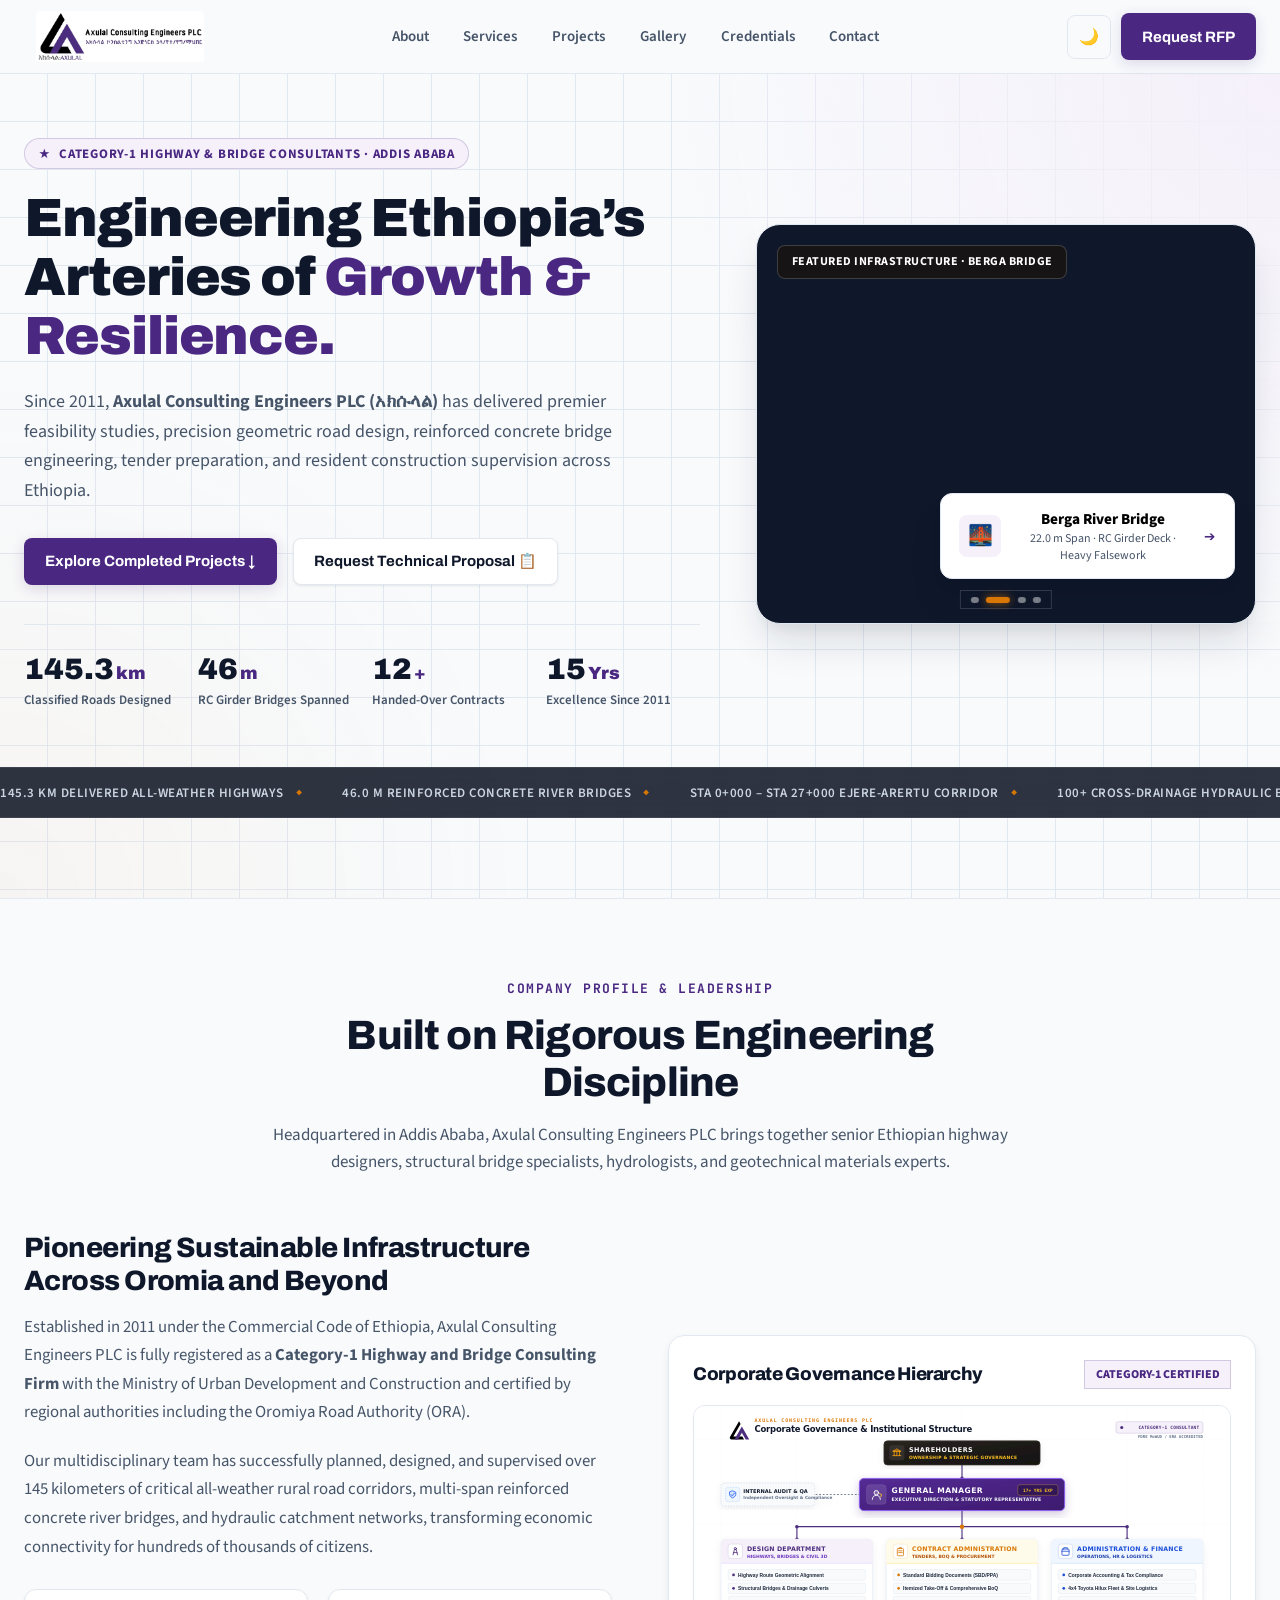
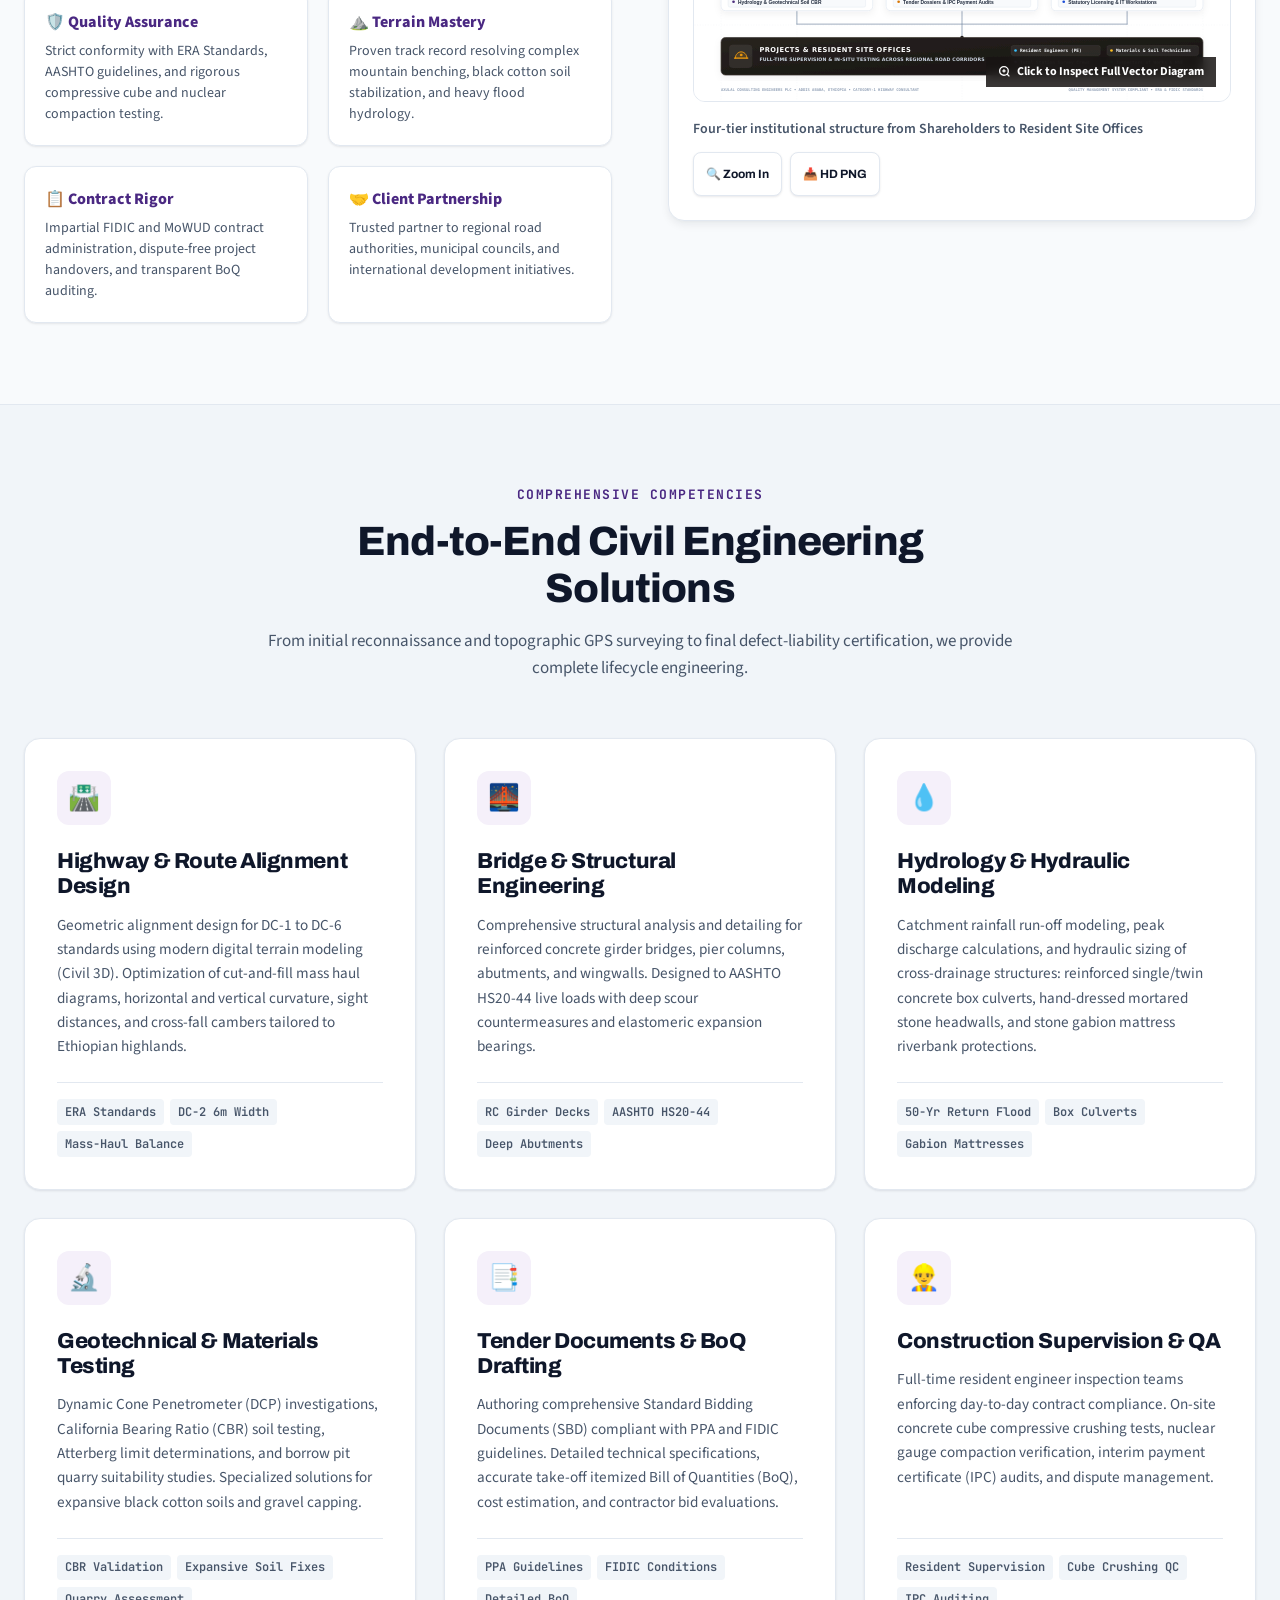
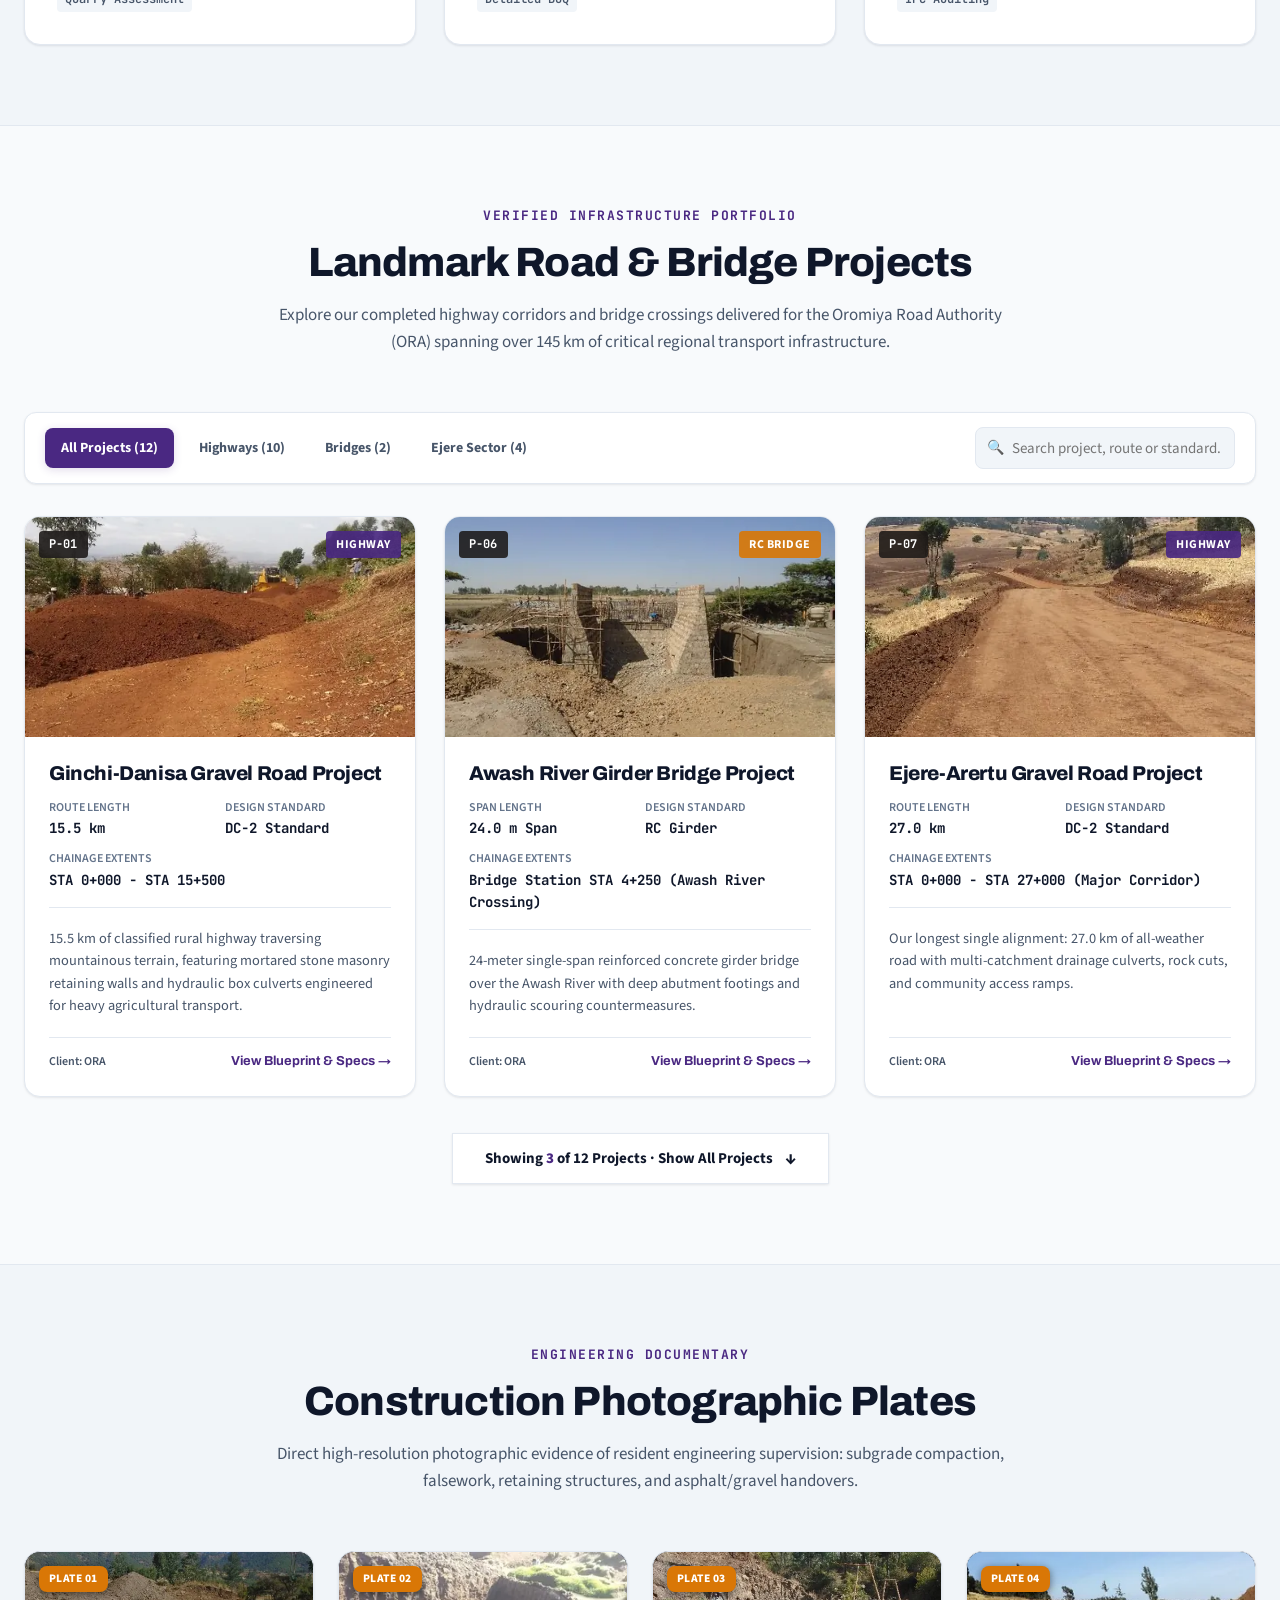
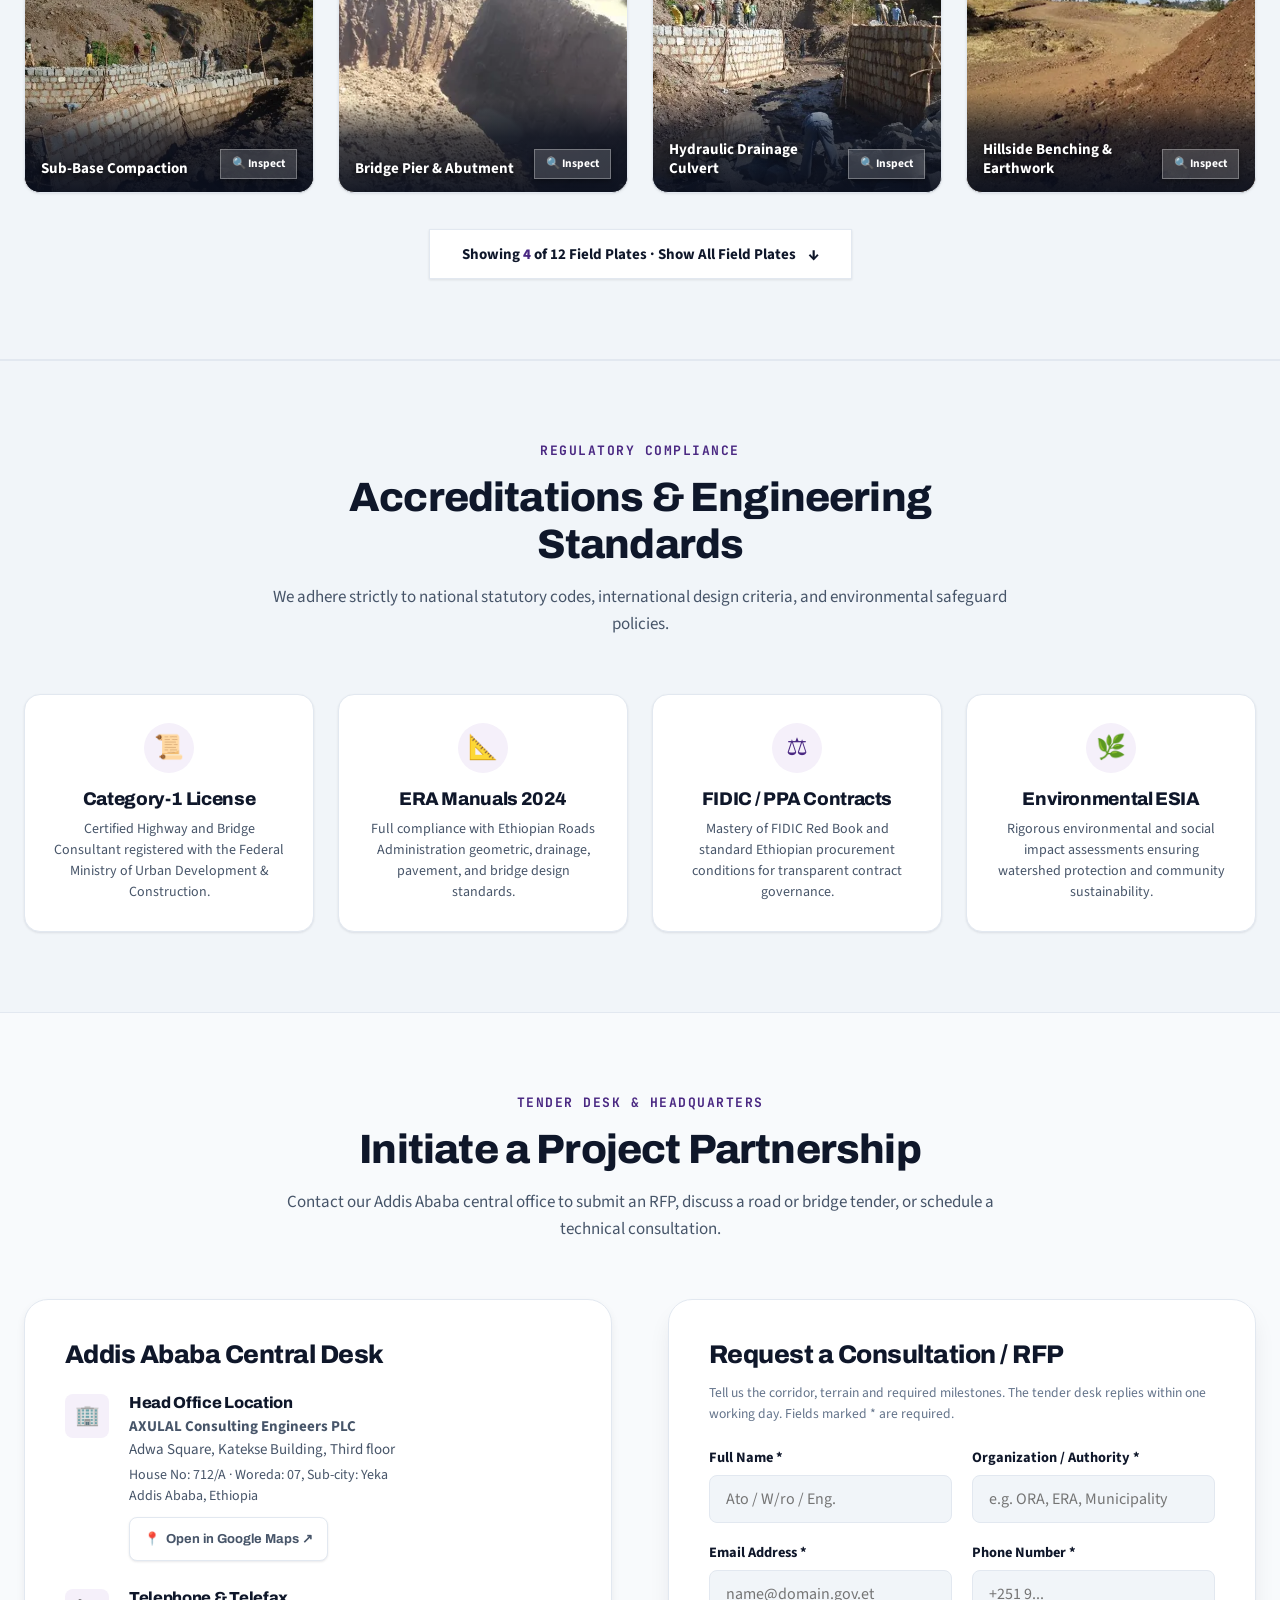
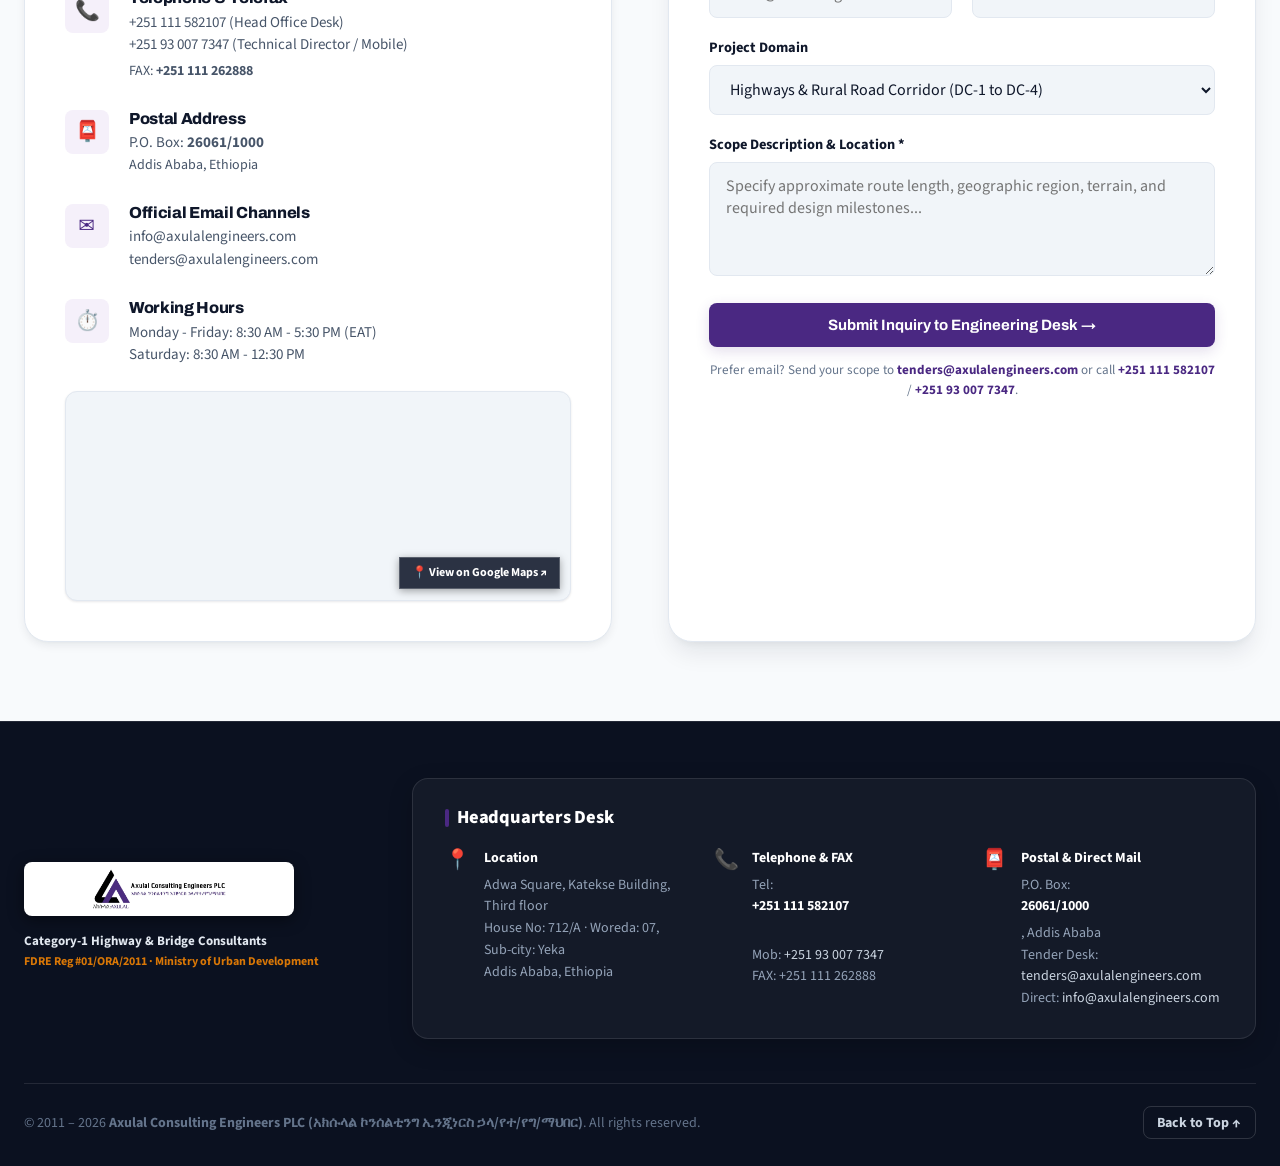
==== commit 3ad01e5d: "feat(ui): shorten navigation menus, fix footer logo visibility, and streamline footer to Headquarter" ====
--- a/index.html
+++ b/index.html
@@ -6,16 +6,16 @@
   <title>Axulal Consulting Engineers PLC | Category-1 Highway &amp; Bridge Consultants, Addis Ababa</title>
   <meta name="description" content="Axulal Consulting Engineers PLC (አክሱላል) is Ethiopia's premier Category-1 Highway and Bridge consulting firm based in Addis Ababa. Delivering feasibility, detailed design, tender documentation, and construction supervision since 2011.">
   <meta name="keywords" content="Axulal Consulting Engineers PLC, Category 1 Highway Consultant, Bridge Engineers Addis Ababa, Ethiopia Road Construction, ORA road projects, civil engineering consultancy, structural engineering Ethiopia">
-  <link rel="icon" type="image/png" href="assets/favicon.png?v=17">
-  <link rel="shortcut icon" href="favicon.ico?v=17">
-  <link rel="apple-touch-icon" href="assets/favicon.png?v=17">
+  <link rel="icon" type="image/png" href="assets/favicon.png?v=18">
+  <link rel="shortcut icon" href="favicon.ico?v=18">
+  <link rel="apple-touch-icon" href="assets/favicon.png?v=18">
 
   <!-- Google Fonts: Archivo (Geometric Structural Sans), Source Sans 3 (Clean Body), JetBrains Mono (CAD Coordinates & Specs) -->
   <link rel="preconnect" href="https://fonts.googleapis.com">
   <link rel="preconnect" href="https://fonts.gstatic.com" crossorigin>
   <link href="https://fonts.googleapis.com/css2?family=Archivo:wght@400;500;600;700;800;900&family=Source+Sans+3:ital,wght@0,300;0,400;0,600;0,700;1,400&family=JetBrains+Mono:wght@400;500;600;700&display=swap" rel="stylesheet">
 
-  <link rel="stylesheet" href="assets/css/site.css?v=17">
+  <link rel="stylesheet" href="assets/css/site.css?v=18">
 </head>
 <body>
   <!-- Architectural Blueprint Curtain Preloader -->
@@ -23,7 +23,7 @@
     <div class="curtain-grid-overlay"></div>
     <div class="curtain-content">
       <div class="curtain-logo-wrap">
-        <img src="assets/logo-mark.png?v=17" alt="Axulal Monogram" class="curtain-logo">
+        <img src="assets/logo-mark.png?v=18" alt="Axulal Monogram" class="curtain-logo">
         <div class="curtain-pulse-ring"></div>
       </div>
       <div class="curtain-brand-title">AXULAL CONSULTING ENGINEERS</div>
@@ -47,7 +47,7 @@
     <div class="container">
       <a href="#home" class="brand-logo-wrap" aria-label="Axulal Consulting Engineers Home">
         <!-- SVG Vector Logo -->
-        <picture><source type="image/webp" srcset="assets/logo.webp?v=17"><img src="assets/logo.png?v=17" alt="Axulal Consulting Engineers PLC Logo" class="brand-logo-img" width="1014" height="313"></picture>
+        <picture><source type="image/webp" srcset="assets/logo.webp?v=18"><img src="assets/logo.png?v=18" alt="Axulal Consulting Engineers PLC Logo" class="brand-logo-img" width="1014" height="313"></picture>
       </a>
 
       <!-- Desktop Nav -->
@@ -56,7 +56,7 @@
           <li><a href="#about" class="nav-link">About</a></li>
           <li><a href="#services" class="nav-link">Services</a></li>
           <li><a href="#projects" class="nav-link">Projects</a></li>
-          <li><a href="#gallery" class="nav-link">Field Plates</a></li>
+          <li><a href="#gallery" class="nav-link">Gallery</a></li>
           <li><a href="#credentials" class="nav-link">Credentials</a></li>
           <li><a href="#contact" class="nav-link">Contact</a></li>
         </ul>
@@ -80,12 +80,12 @@
   <!-- Mobile Drawer Menu (Accessible & Touch-Optimized) -->
   <div id="mobileDrawer" style="display:none; position:fixed; top:var(--header-h); left:0; right:0; bottom:0; background:var(--bg-card); z-index:99; padding:1.75rem; overflow-y:auto; border-bottom:1px solid var(--border-line); box-shadow:var(--shadow-xl);">
     <ul style="list-style:none; display:flex; flex-direction:column; gap:1.15rem; font-size:1.15rem; font-weight:700;">
-      <li><a href="#about" data-close-drawer style="display:block; padding:0.4rem 0;">About Axulal</a></li>
-      <li><a href="#services" data-close-drawer style="display:block; padding:0.4rem 0;">Engineering Services</a></li>
+      <li><a href="#about" data-close-drawer style="display:block; padding:0.4rem 0;">About</a></li>
+      <li><a href="#services" data-close-drawer style="display:block; padding:0.4rem 0;">Services</a></li>
       <li><a href="#projects" data-close-drawer style="display:block; padding:0.4rem 0;">Projects</a></li>
-      <li><a href="#gallery" data-close-drawer style="display:block; padding:0.4rem 0;">Construction Plates</a></li>
-      <li><a href="#credentials" data-close-drawer style="display:block; padding:0.4rem 0;">Registration &amp; QA</a></li>
-      <li><a href="#contact" data-close-drawer style="display:block; padding:0.4rem 0;">Contact &amp; Tender Desk</a></li>
+      <li><a href="#gallery" data-close-drawer style="display:block; padding:0.4rem 0;">Gallery</a></li>
+      <li><a href="#credentials" data-close-drawer style="display:block; padding:0.4rem 0;">Credentials</a></li>
+      <li><a href="#contact" data-close-drawer style="display:block; padding:0.4rem 0;">Contact</a></li>
     </ul>
     <div style="margin-top:2rem; padding-top:1.5rem; border-top:1px solid var(--border-line);">
       <a href="#contact" class="btn btn-primary" style="width:100%; text-align:center;" data-close-drawer>Submit RFP Inquiry →</a>
@@ -192,6 +192,24 @@
                         aria-label="Show featured project 4 of 4: Ejere-Endode Gravel Road Project"></button></div>
             </div>
           </div>
+        </div>
+      </div>
+
+      <!-- Live Telemetry Marquee Ticker -->
+      <div class="hero-marquee-bar" aria-hidden="true">
+        <div class="hero-marquee-track">
+          <span class="hero-marquee-item">145.3 KM DELIVERED ALL-WEATHER HIGHWAYS</span>
+          <span class="hero-marquee-item">46.0 M REINFORCED CONCRETE RIVER BRIDGES</span>
+          <span class="hero-marquee-item">STA 0+000 – STA 27+000 EJERE-ARERTU CORRIDOR</span>
+          <span class="hero-marquee-item">100+ CROSS-DRAINAGE HYDRAULIC BOX &amp; PIPE CULVERTS</span>
+          <span class="hero-marquee-item">CATEGORY-1 FDRE REG #01/ORA/2011 ACCREDITATION</span>
+          <span class="hero-marquee-item">98% MODIFIED AASHTO SUB-BASE COMPACTION QC</span>
+          <span class="hero-marquee-item">145.3 KM DELIVERED ALL-WEATHER HIGHWAYS</span>
+          <span class="hero-marquee-item">46.0 M REINFORCED CONCRETE RIVER BRIDGES</span>
+          <span class="hero-marquee-item">STA 0+000 – STA 27+000 EJERE-ARERTU CORRIDOR</span>
+          <span class="hero-marquee-item">100+ CROSS-DRAINAGE HYDRAULIC BOX &amp; PIPE CULVERTS</span>
+          <span class="hero-marquee-item">CATEGORY-1 FDRE REG #01/ORA/2011 ACCREDITATION</span>
+          <span class="hero-marquee-item">98% MODIFIED AASHTO SUB-BASE COMPACTION QC</span>
         </div>
       </div>
     </section>
@@ -1199,40 +1217,60 @@
 
   <footer id="site-footer">
     <div class="container">
-      <div class="footer-simple-wrap">
-        <!-- Brand Identity -->
-        <div class="footer-brand-block">
-          <picture><source type="image/webp" srcset="assets/logo.webp?v=17"><img src="assets/logo.png?v=17" alt="Axulal Consulting Engineers PLC" class="footer-logo"></picture>
-          <p class="footer-tagline">
-            Category-1 Highway &amp; Bridge Consulting Engineers · Addis Ababa, Ethiopia
-          </p>
-          <div class="footer-reg-badge">
-            FDRE Reg #01/ORA/2011 · MoWUD &amp; ERA Accredited
-          </div>
-        </div>
-
-        <!-- Clean Navigation Links -->
-        <ul class="footer-simple-nav">
-          <li><a href="#home">Home</a></li>
-          <li><a href="#about">About</a></li>
-          <li><a href="#services">Services</a></li>
-          <li><a href="#projects">Projects</a></li>
-          <li><a href="#gallery">Gallery</a></li>
-          <li><a href="#contact">Contact</a></li>
-        </ul>
-
-        <!-- Direct Contact Info -->
-        <div class="footer-contact-pill">
-          <span>📞 <a href="tel:+251111582107">+251 111 582107</a></span>
-          <span>✉️ <a href="mailto:info@axulalengineers.com">info@axulalengineers.com</a></span>
-          <span>📍 <a href="https://www.google.com/maps/search/?api=1&amp;query=Katekse+Building+Adwa+Square+Addis+Ababa" target="_blank" rel="noopener noreferrer">Adwa Square, Katekse Building, Third floor ↗</a></span>
+      <div class="footer-hq-container">
+        <!-- Brand Block: Vivid colorful Logo on high-contrast crisp white badge (no white-out) -->
+        <div class="footer-brand-side">
+          <picture>
+            <source type="image/webp" srcset="assets/logo.webp?v=18">
+            <img src="assets/logo.png?v=18" alt="Axulal Consulting Engineers PLC Logo" class="footer-logo" width="1014" height="313">
+          </picture>
+          <div class="footer-reg-pill">
+            <span class="reg-title">Category-1 Highway &amp; Bridge Consultants</span>
+            <span class="reg-code">FDRE Reg #01/ORA/2011 · Ministry of Urban Development</span>
+          </div>
+        </div>
+
+        <!-- Headquarters Desk (Sole Focus of Footer) -->
+        <div class="footer-hq-card">
+          <h4 class="footer-hq-title">Headquarters Desk</h4>
+          <div class="footer-hq-grid">
+            <div class="footer-hq-item">
+              <span class="fhq-icon" aria-hidden="true">📍</span>
+              <div>
+                <strong>Location</strong>
+                <p>Adwa Square, Katekse Building, Third floor<br>
+                House No: 712/A · Woreda: 07, Sub-city: Yeka<br>
+                Addis Ababa, Ethiopia</p>
+              </div>
+            </div>
+
+            <div class="footer-hq-item">
+              <span class="fhq-icon" aria-hidden="true">📞</span>
+              <div>
+                <strong>Telephone &amp; FAX</strong>
+                <p>Tel: <a href="tel:+251111582107"><strong>+251 111 582107</strong></a><br>
+                Mob: <a href="tel:+251930077347">+251 93 007 7347</a><br>
+                FAX: +251 111 262888</p>
+              </div>
+            </div>
+
+            <div class="footer-hq-item">
+              <span class="fhq-icon" aria-hidden="true">📮</span>
+              <div>
+                <strong>Postal &amp; Direct Mail</strong>
+                <p>P.O. Box: <strong>26061/1000</strong>, Addis Ababa<br>
+                Tender Desk: <a href="mailto:tenders@axulalengineers.com">tenders@axulalengineers.com</a><br>
+                Direct: <a href="mailto:info@axulalengineers.com">info@axulalengineers.com</a></p>
+              </div>
+            </div>
+          </div>
         </div>
       </div>
 
       <!-- Footer Bottom -->
       <div class="footer-bottom">
         <div>
-          © 2011 – 2026 <strong>Axulal Consulting Engineers PLC (አክሱላል)</strong>. All rights reserved.
+          © 2011 – 2026 <strong>Axulal Consulting Engineers PLC (አክሱላል ኮንሰልቲንግ ኢንጂነርስ ኃላ/የተ/የግ/ማህበር)</strong>. All rights reserved.
         </div>
         <div>
           <a href="#home" class="back-to-top-btn">Back to Top ↑</a>
@@ -1261,7 +1299,7 @@
   </div>
 
   <!-- JavaScript Application -->
-  <script defer src="assets/js/data.js?v=17"></script>
-  <script defer src="assets/js/site.js?v=17"></script>
+  <script defer src="assets/js/data.js?v=18"></script>
+  <script defer src="assets/js/site.js?v=18"></script>
 </body>
 </html>
--- a/assets/css/site.css
+++ b/assets/css/site.css
@@ -1714,98 +1714,175 @@
       cursor: not-allowed;
     }
 
-    /* Simple Modern Footer */
+
+    /* Live Telemetry Marquee Bar */
+    .hero-marquee-bar {
+      margin-top: 3.5rem;
+      background: rgba(11, 17, 32, 0.85);
+      backdrop-filter: blur(8px);
+      border-top: 1px solid rgba(255, 255, 255, 0.08);
+      border-bottom: 1px solid rgba(255, 255, 255, 0.08);
+      padding: 0.75rem 0;
+      overflow: hidden;
+      white-space: nowrap;
+      position: relative;
+    }
+
+    .hero-marquee-track {
+      display: inline-flex;
+      gap: 2.5rem;
+      animation: heroMarqueeScroll 28s linear infinite;
+    }
+
+    @keyframes heroMarqueeScroll {
+      0% { transform: translateX(0); }
+      100% { transform: translateX(-50%); }
+    }
+
+    .hero-marquee-item {
+      font-family: var(--font-mono);
+      font-size: 0.8125rem;
+      font-weight: 600;
+      color: #cbd5e1;
+      display: inline-flex;
+      align-items: center;
+      gap: 0.75rem;
+      letter-spacing: 0.5px;
+    }
+
+    .hero-marquee-item::after {
+      content: '◆';
+      color: var(--accent-amber);
+      font-size: 0.65rem;
+    }
+
+    /* Architectural Headquarters Desk Footer */
     footer#site-footer {
-      background: #141210;
+      background: #0b1120;
       color: #94a3b8;
-      border-top: 1px solid rgba(255, 255, 255, 0.08);
-      padding-top: 3.25rem;
-      padding-bottom: 2.25rem;
-    }
-
-    .footer-simple-wrap {
-      display: flex;
-      justify-content: space-between;
-      align-items: center;
-      flex-wrap: wrap;
-      gap: 2rem;
-      padding-bottom: 2.25rem;
-      border-bottom: 1px solid rgba(255, 255, 255, 0.08);
-    }
-
-    .footer-brand-block {
-      max-width: 400px;
+      border-top: 1px solid rgba(255, 255, 255, 0.1);
+      padding-top: 3.5rem;
+      padding-bottom: 2rem;
+    }
+
+    .footer-hq-container {
+      display: grid;
+      grid-template-columns: 340px 1fr;
+      gap: 3rem;
+      padding-bottom: 2.75rem;
+      border-bottom: 1px solid rgba(255, 255, 255, 0.1);
+      align-items: center;
+    }
+
+    .footer-brand-side {
+      display: flex;
+      flex-direction: column;
+      gap: 1rem;
     }
 
     .footer-logo {
-      height: 48px;
+      height: 54px;
       width: auto;
-      max-width: 240px;
+      max-width: 270px;
       object-fit: contain;
       background: #ffffff;
-      padding: 4px 8px;
+      padding: 6px 14px;
       border-radius: var(--radius-sm);
-      margin-bottom: 0.85rem;
-      box-shadow: 0 4px 12px rgba(0, 0, 0, 0.25);
+      box-shadow: 0 4px 16px rgba(0, 0, 0, 0.45);
       display: inline-block;
     }
 
-    .footer-tagline {
-      font-size: 0.875rem;
+    .footer-reg-pill {
+      display: flex;
+      flex-direction: column;
+      gap: 0.25rem;
+      font-size: 0.8125rem;
       color: #94a3b8;
-      line-height: 1.5;
-      margin-bottom: 0.5rem;
-    }
-
-    .footer-reg-badge {
+      line-height: 1.4;
+    }
+
+    .footer-reg-pill .reg-title {
+      font-weight: 700;
+      color: #e2e8f0;
+    }
+
+    .footer-reg-pill .reg-code {
       font-family: var(--font-mono);
       font-size: 0.75rem;
-      color: #64748b;
-      font-weight: 600;
-    }
-
-    .footer-simple-nav {
-      list-style: none;
-      display: flex;
-      align-items: center;
-      gap: 1.5rem;
-      flex-wrap: wrap;
-    }
-
-    .footer-simple-nav a {
+      color: var(--accent-amber);
+      font-weight: 700;
+    }
+
+    .footer-hq-card {
+      background: rgba(255, 255, 255, 0.04);
+      border: 1px solid rgba(255, 255, 255, 0.1);
+      border-radius: var(--radius-lg);
+      padding: 1.75rem 2rem;
+      box-shadow: 0 8px 24px rgba(0, 0, 0, 0.2);
+    }
+
+    .footer-hq-title {
+      font-family: var(--font-heading);
+      font-size: 1.15rem;
+      font-weight: 800;
+      color: #ffffff;
+      margin-bottom: 1.25rem;
+      display: flex;
+      align-items: center;
+      gap: 0.5rem;
+      letter-spacing: -0.2px;
+    }
+
+    .footer-hq-title::before {
+      content: '';
+      display: inline-block;
+      width: 4px;
+      height: 18px;
+      background: var(--brand-violet);
+      border-radius: 2px;
+    }
+
+    .footer-hq-grid {
+      display: grid;
+      grid-template-columns: repeat(3, 1fr);
+      gap: 1.75rem;
+    }
+
+    .footer-hq-item {
+      display: flex;
+      gap: 0.85rem;
+      font-size: 0.875rem;
+      line-height: 1.55;
+    }
+
+    .footer-hq-item .fhq-icon {
+      font-size: 1.25rem;
+      flex-shrink: 0;
+      line-height: 1.2;
+    }
+
+    .footer-hq-item strong {
+      display: block;
+      color: #ffffff;
+      font-family: var(--font-heading);
+      font-size: 0.875rem;
+      margin-bottom: 0.3rem;
+    }
+
+    .footer-hq-item p {
+      color: #94a3b8;
+      margin: 0;
+    }
+
+    .footer-hq-item a {
       color: #cbd5e1;
-      font-size: 0.9375rem;
-      font-weight: 600;
       text-decoration: none;
       transition: color 0.2s ease;
     }
 
-    .footer-simple-nav a:hover {
-      color: var(--accent-amber);
-    }
-
-    .footer-contact-pill {
-      display: flex;
-      align-items: center;
-      gap: 1.25rem;
-      background: rgba(255, 255, 255, 0.04);
-      border: 1px solid rgba(255, 255, 255, 0.1);
-      padding: 0.65rem 1.15rem;
-      border-radius: var(--radius-full);
-      font-family: var(--font-mono);
-      font-size: 0.8125rem;
-      color: #e2e8f0;
-      flex-wrap: wrap;
-    }
-
-    .footer-contact-pill a {
-      color: inherit;
-      text-decoration: none;
-      transition: color 0.2s ease;
-    }
-
-    .footer-contact-pill a:hover {
-      color: var(--accent-amber);
+    .footer-hq-item a:hover {
+      color: #ffffff;
+      text-decoration: underline;
     }
 
     .footer-bottom {
@@ -1813,22 +1890,42 @@
       display: flex;
       justify-content: space-between;
       align-items: center;
-      flex-wrap: wrap;
-      gap: 1rem;
-      font-size: 0.8125rem;
       color: #64748b;
+      font-size: 0.875rem;
     }
 
     .back-to-top-btn {
-      color: #94a3b8;
+      color: #cbd5e1;
+      font-family: var(--font-heading);
+      font-weight: 700;
+      font-size: 0.875rem;
       text-decoration: none;
-      font-weight: 600;
-      font-size: 0.8125rem;
-      transition: color 0.2s ease;
+      padding: 0.35rem 0.85rem;
+      border-radius: var(--radius-sm);
+      border: 1px solid rgba(255, 255, 255, 0.15);
+      transition: all 0.2s ease;
     }
 
     .back-to-top-btn:hover {
-      color: var(--accent-amber);
+      background: var(--brand-violet);
+      color: #ffffff;
+      border-color: var(--brand-violet);
+    }
+
+    @media (max-width: 991px) {
+      .footer-hq-container {
+        grid-template-columns: 1fr;
+        gap: 2rem;
+      }
+      .footer-hq-grid {
+        grid-template-columns: 1fr;
+        gap: 1.25rem;
+      }
+      .footer-bottom {
+        flex-direction: column;
+        gap: 1rem;
+        text-align: center;
+      }
     }
 
     /* Modal / Lightbox Popups */
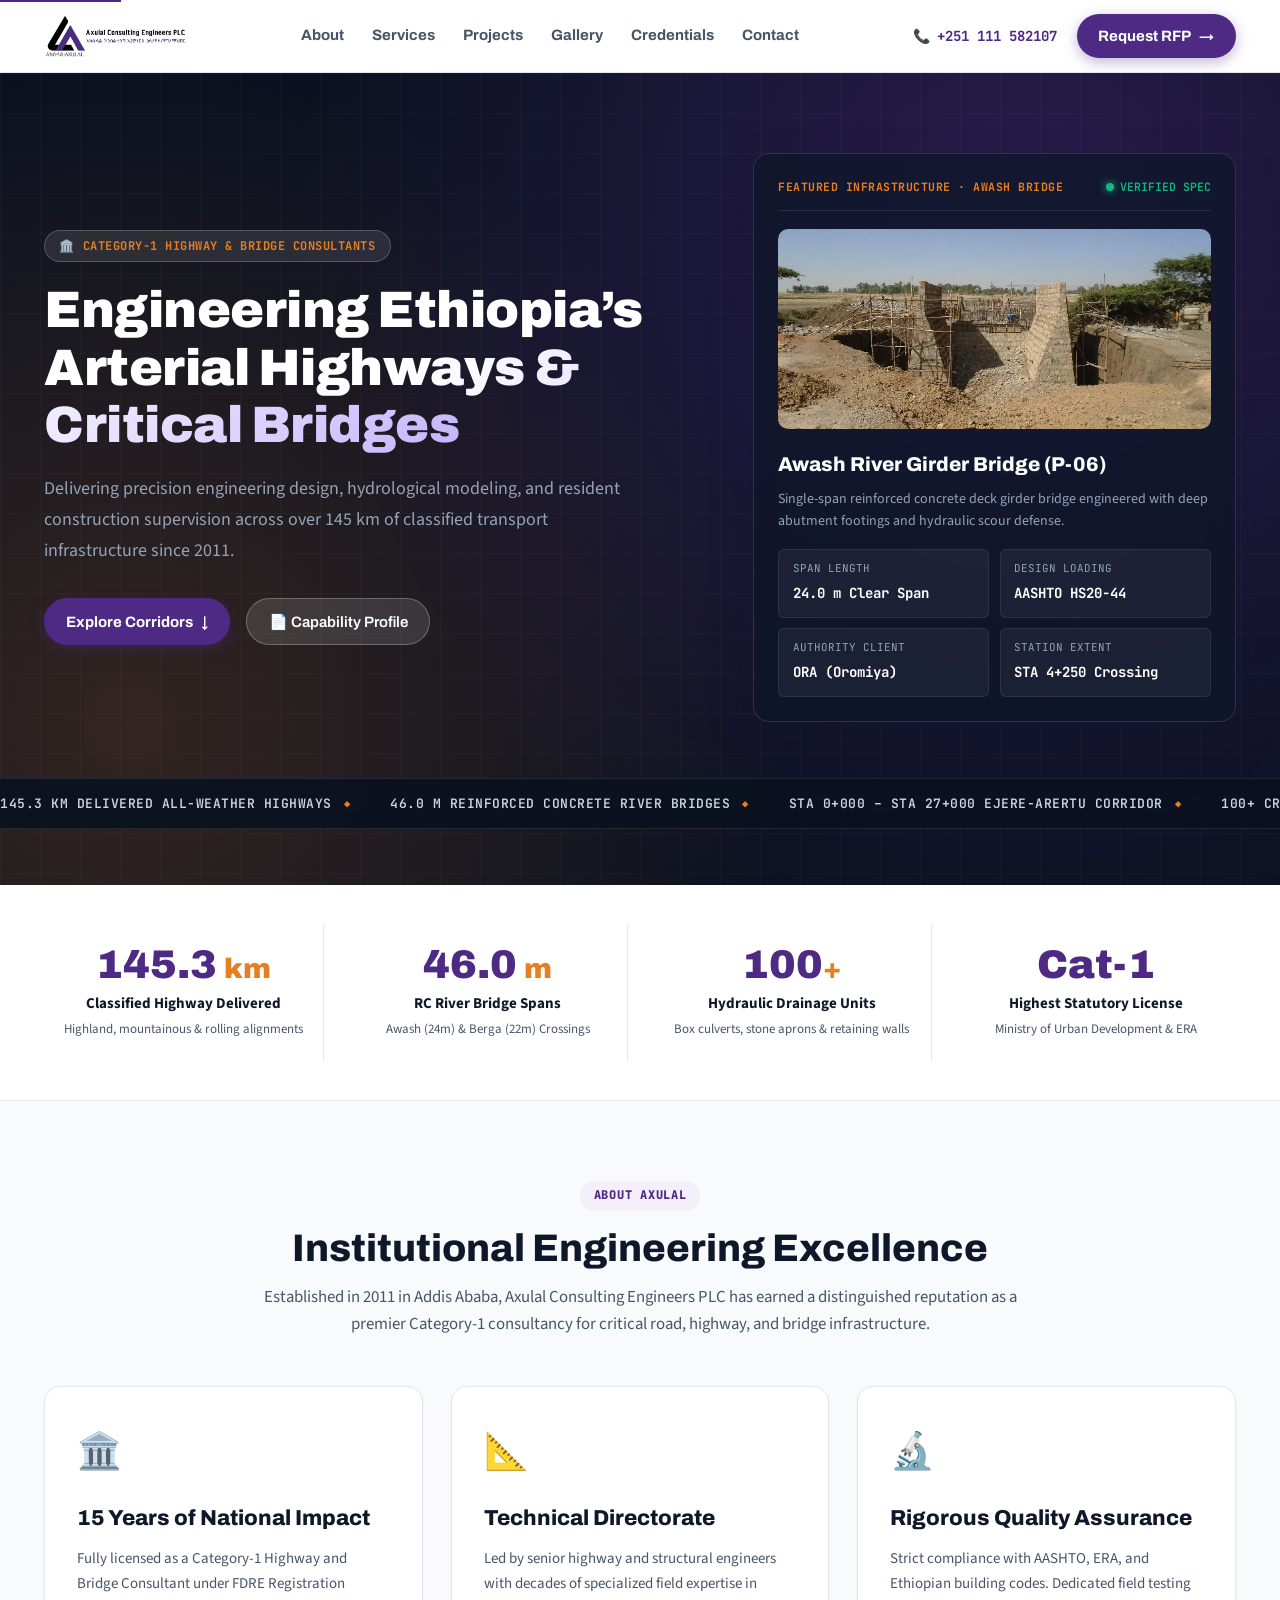
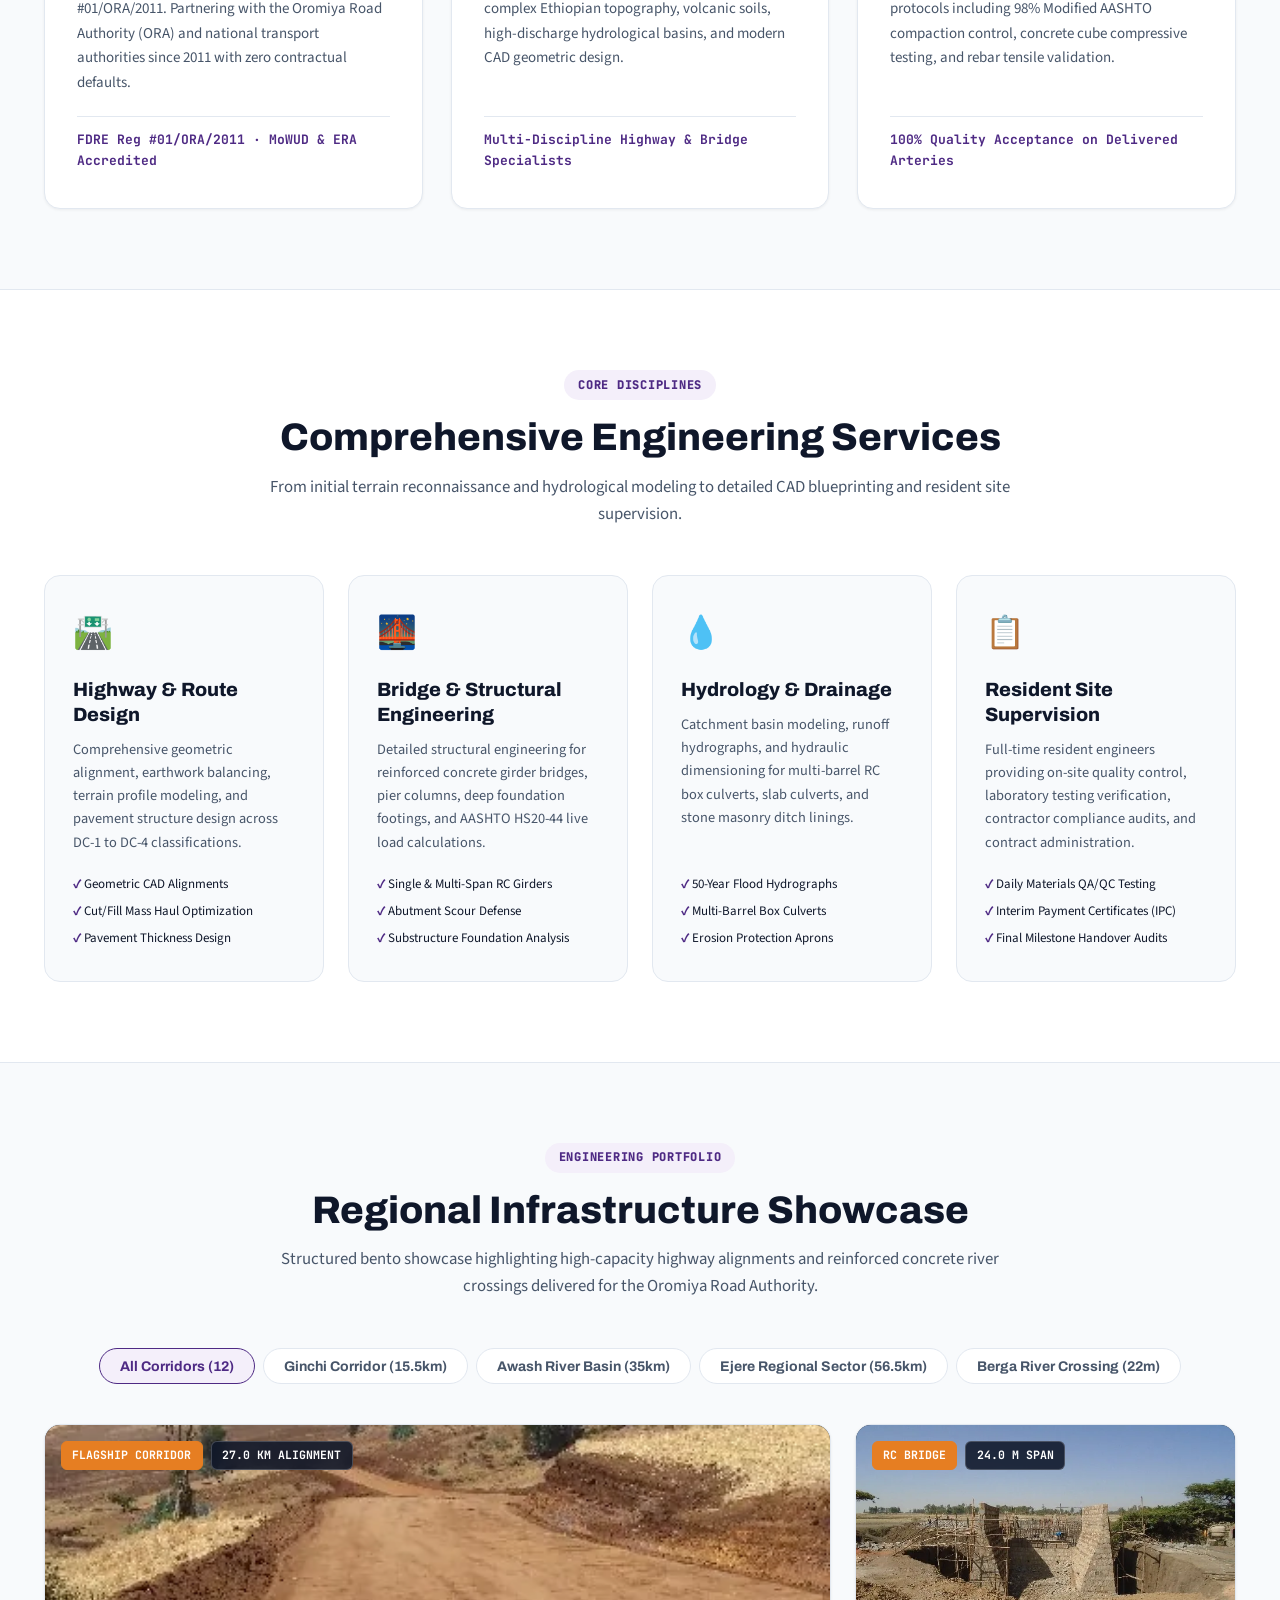
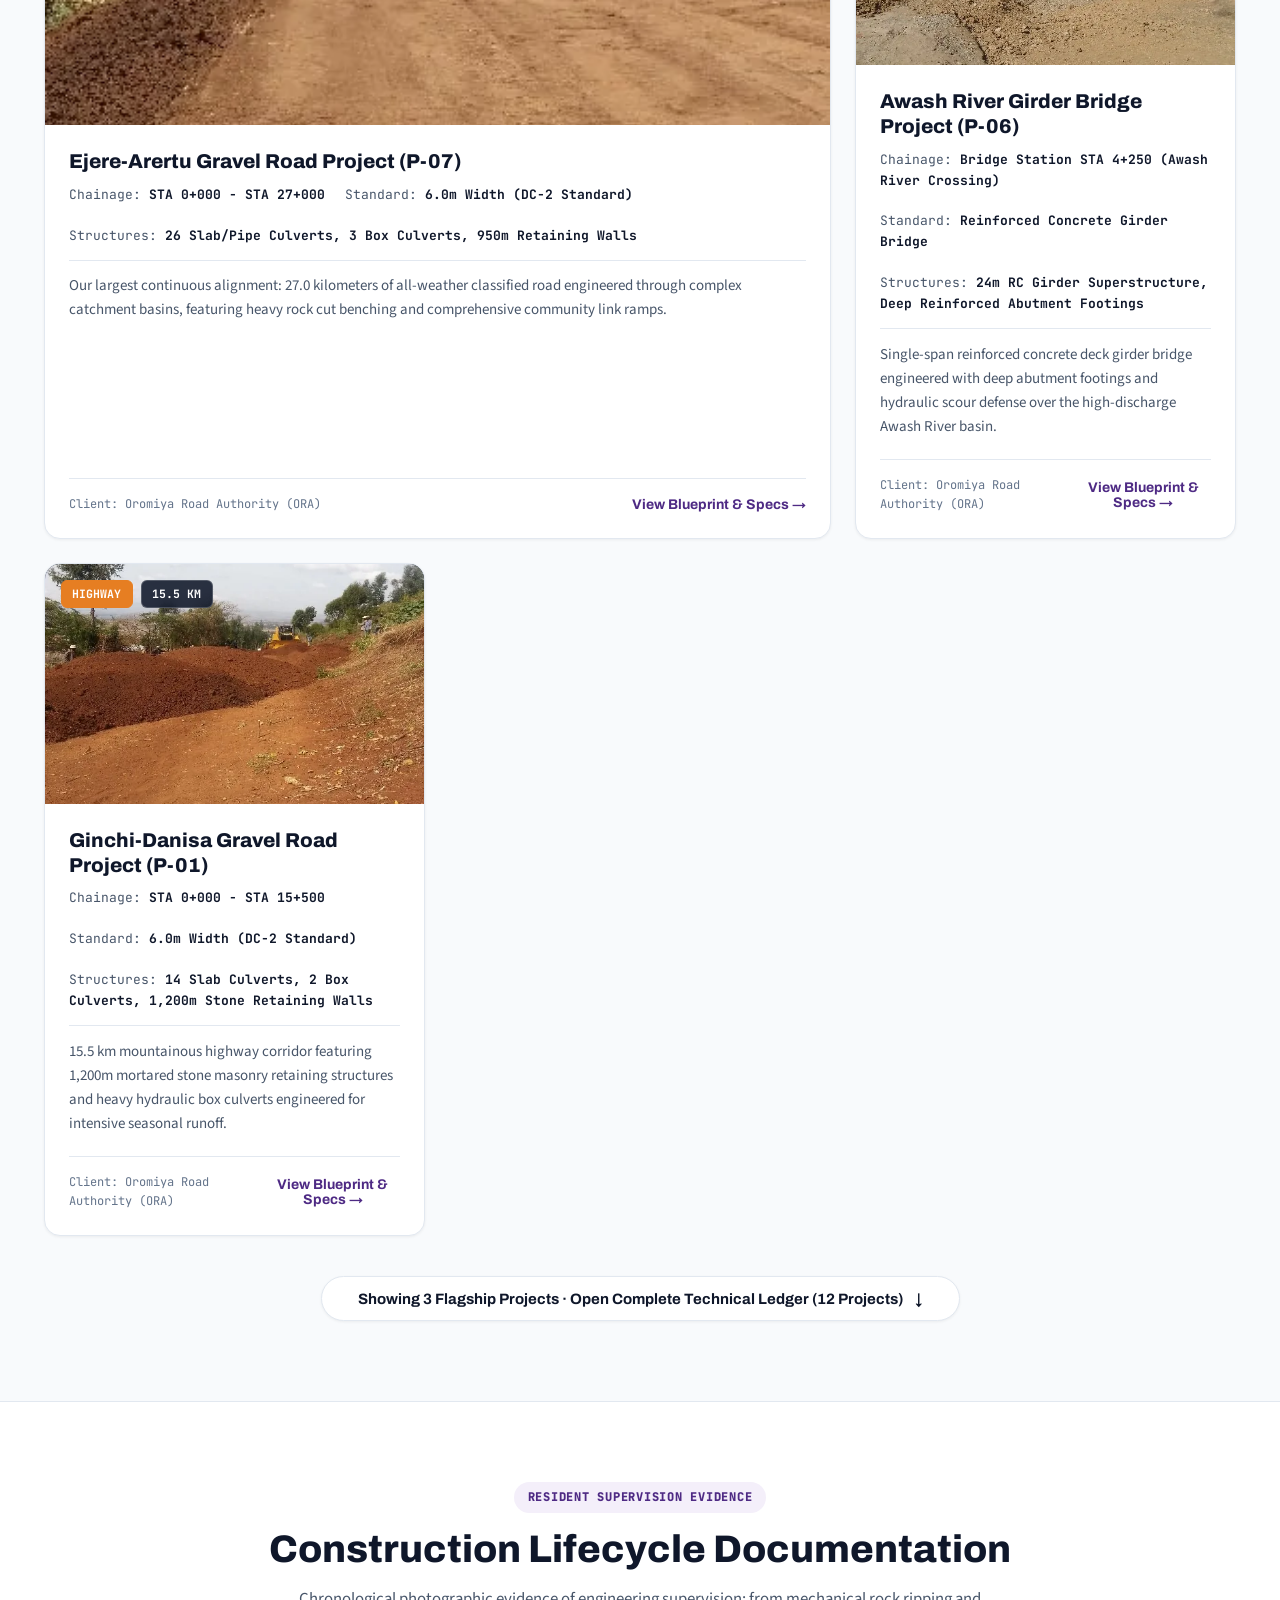
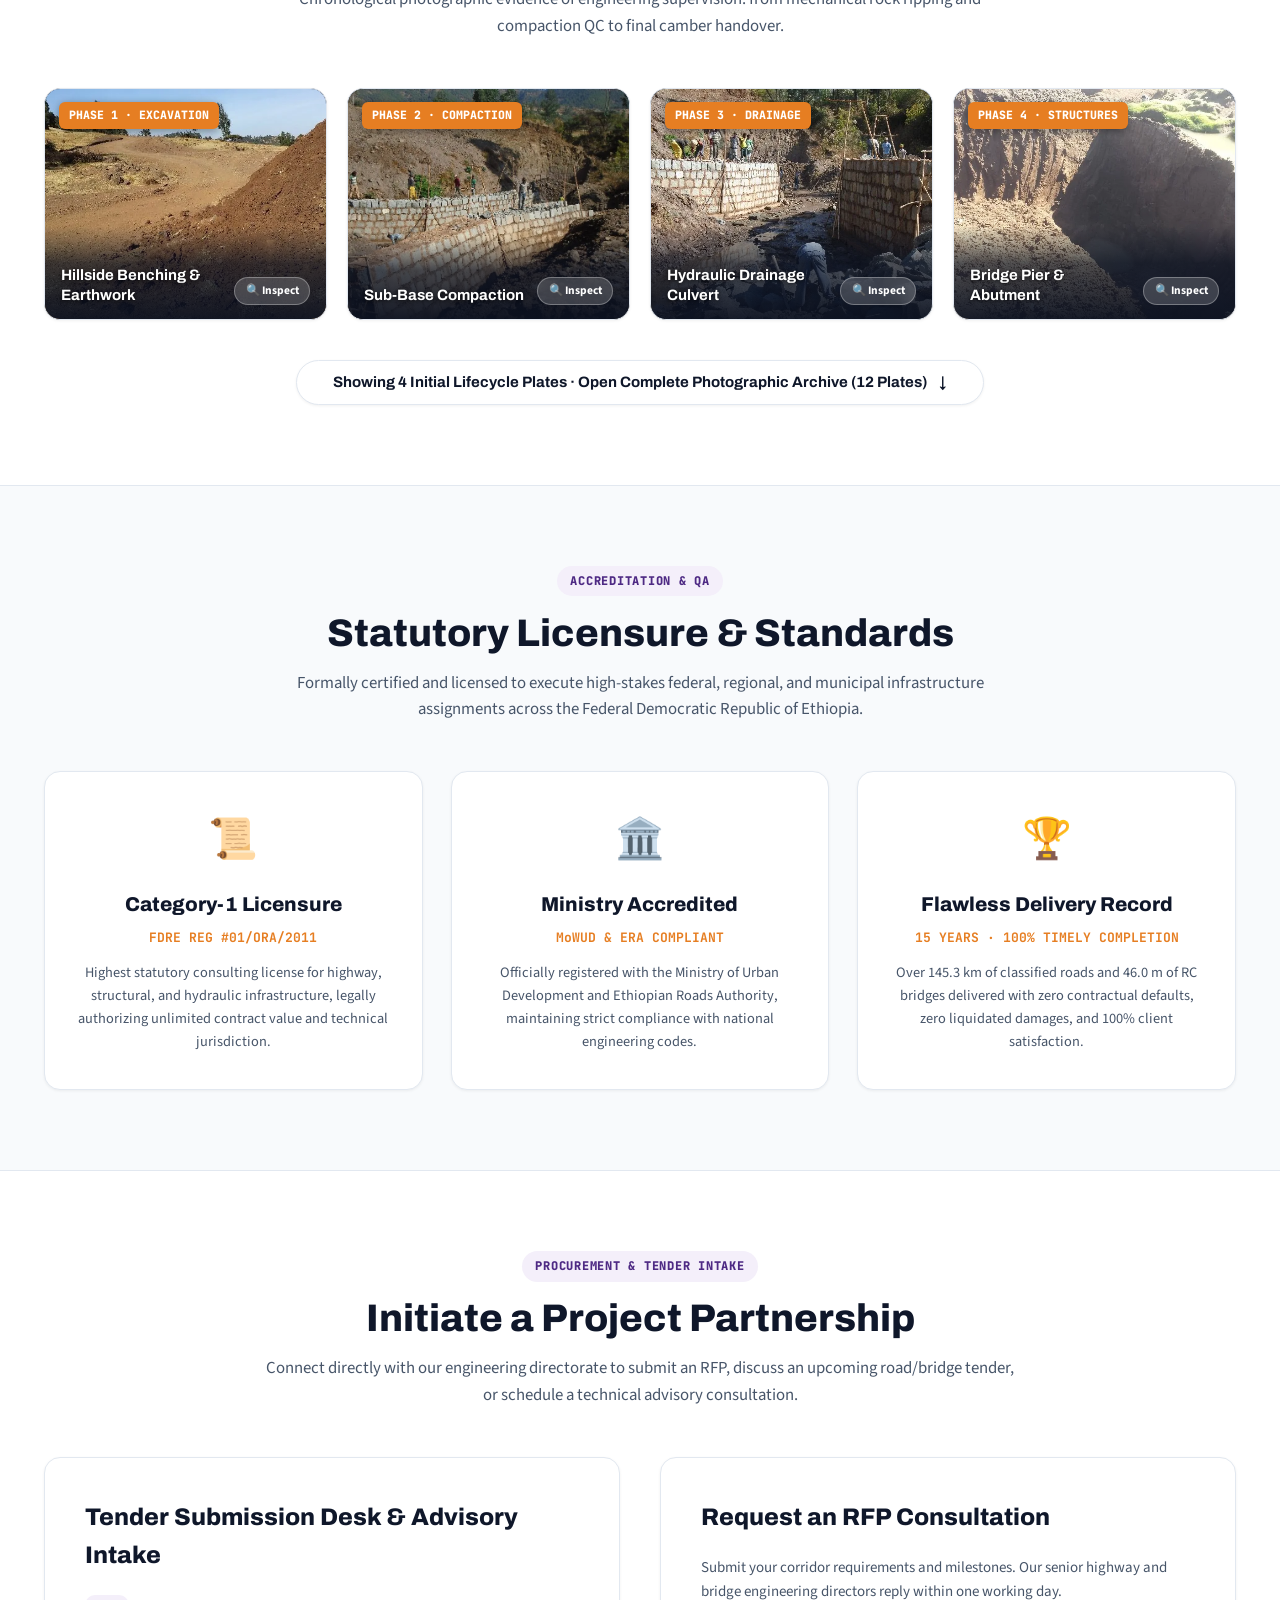
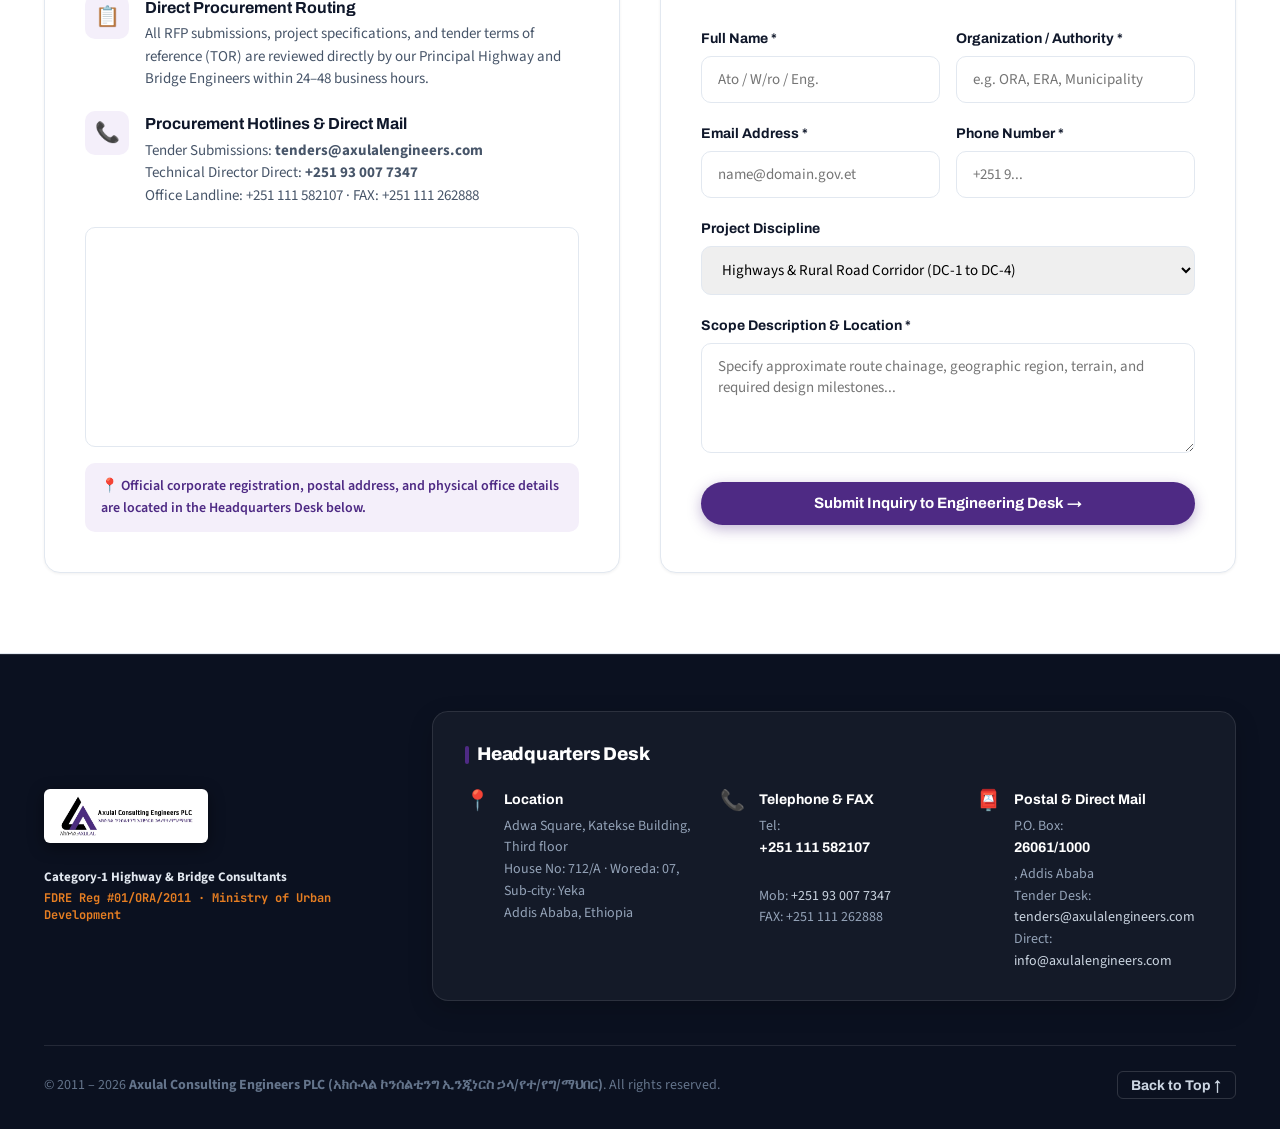
==== commit a12e7a90: "feat(ui): complete modern layout redesign, eliminate desk redundancy, shorten menu, and enhance logo" ====
--- a/index.html
+++ b/index.html
@@ -1,1126 +1,919 @@
 <!DOCTYPE html>
-<html lang="en" data-theme="light">
+<html lang="en">
 <head>
-  <meta charset="utf-8">
-  <meta name="viewport" content="width=device-width, initial-scale=1, viewport-fit=cover">
-  <title>Axulal Consulting Engineers PLC | Category-1 Highway &amp; Bridge Consultants, Addis Ababa</title>
-  <meta name="description" content="Axulal Consulting Engineers PLC (አክሱላል) is Ethiopia's premier Category-1 Highway and Bridge consulting firm based in Addis Ababa. Delivering feasibility, detailed design, tender documentation, and construction supervision since 2011.">
-  <meta name="keywords" content="Axulal Consulting Engineers PLC, Category 1 Highway Consultant, Bridge Engineers Addis Ababa, Ethiopia Road Construction, ORA road projects, civil engineering consultancy, structural engineering Ethiopia">
-  <link rel="icon" type="image/png" href="assets/favicon.png?v=18">
-  <link rel="shortcut icon" href="favicon.ico?v=18">
-  <link rel="apple-touch-icon" href="assets/favicon.png?v=18">
-
-  <!-- Google Fonts: Archivo (Geometric Structural Sans), Source Sans 3 (Clean Body), JetBrains Mono (CAD Coordinates & Specs) -->
+  <meta charset="UTF-8">
+  <meta name="viewport" content="width=device-width, initial-scale=1.0, viewport-fit=cover">
+  <title>Axulal Consulting Engineers PLC | Category-1 Highway &amp; Bridge Engineering Consultants</title>
+  <meta name="description" content="Axulal Consulting Engineers PLC — Category-1 Highway and Bridge consulting engineers in Addis Ababa, Ethiopia (FDRE Reg #01/ORA/2011). Over 145 km of delivered arterial infrastructure since 2011.">
+  <meta name="theme-color" content="#0b1120">
+  
   <link rel="preconnect" href="https://fonts.googleapis.com">
   <link rel="preconnect" href="https://fonts.gstatic.com" crossorigin>
-  <link href="https://fonts.googleapis.com/css2?family=Archivo:wght@400;500;600;700;800;900&family=Source+Sans+3:ital,wght@0,300;0,400;0,600;0,700;1,400&family=JetBrains+Mono:wght@400;500;600;700&display=swap" rel="stylesheet">
-
-  <link rel="stylesheet" href="assets/css/site.css?v=18">
+  <link href="https://fonts.googleapis.com/css2?family=Archivo:wght@600;700;800;900&family=JetBrains+Mono:wght@500;600;700;800&family=Source+Sans+3:wght@400;600;700&display=swap" rel="stylesheet">
+  
+  <link rel="stylesheet" href="assets/css/site.css?v=20">
+  <link rel="icon" type="image/png" href="assets/logo.png?v=20">
 </head>
 <body>
-  <!-- Architectural Blueprint Curtain Preloader -->
-  <div id="blueprintCurtain" class="blueprint-curtain" aria-hidden="true">
-    <div class="curtain-grid-overlay"></div>
-    <div class="curtain-content">
-      <div class="curtain-logo-wrap">
-        <img src="assets/logo-mark.png?v=18" alt="Axulal Monogram" class="curtain-logo">
-        <div class="curtain-pulse-ring"></div>
-      </div>
-      <div class="curtain-brand-title">AXULAL CONSULTING ENGINEERS</div>
-      <div class="curtain-brand-sub">CATEGORY-1 HIGHWAY &amp; BRIDGE CONSULTANTS</div>
-      <div class="curtain-progress-track">
-        <div id="curtainProgressBar" class="curtain-progress-bar"></div>
-      </div>
-      <div class="curtain-status">
-        <span id="curtainStatusText">INITIALIZING CAD &amp; GEOMETRIC ASSETS...</span>
-        <span id="curtainPercent">0%</span>
-      </div>
+  <a href="#projects" class="skip-link">Skip to Projects</a>
+
+  <!-- Header -->
+  <header class="site-header">
+    <div class="container header-wrap">
+      <a href="#home">
+        <picture>
+          <source type="image/webp" srcset="assets/logo.webp?v=20">
+          <img src="assets/logo.png?v=20" alt="Axulal Consulting Engineers PLC Logo" class="brand-logo-img" width="1014" height="313">
+        </picture>
+      </a>
+
+      <!-- Desktop Nav -->
+      <nav aria-label="Main Navigation">
+        <ul class="nav-links">
+          <li><a href="#about">About</a></li>
+          <li><a href="#services">Services</a></li>
+          <li><a href="#projects">Projects</a></li>
+          <li><a href="#gallery">Gallery</a></li>
+          <li><a href="#credentials">Credentials</a></li>
+          <li><a href="#contact">Contact</a></li>
+        </ul>
+      </nav>
+
+      <div class="header-cta-group">
+        <a href="tel:+251111582107" class="phone-direct">
+          <span>📞</span> +251 111 582107
+        </a>
+        <a href="#contact" class="btn-primary">
+          <span>Request RFP</span>
+          <span>&rarr;</span>
+        </a>
+        <button class="btn-mobile-toggle" id="btnMobileToggle" aria-label="Toggle Navigation" aria-expanded="false">
+          ☰
+        </button>
+      </div>
+    </div>
+  </header>
+
+  <!-- Mobile Drawer Menu -->
+  <div id="mobileDrawer">
+    <ul>
+      <li><a href="#about" data-close-drawer>About</a></li>
+      <li><a href="#services" data-close-drawer>Services</a></li>
+      <li><a href="#projects" data-close-drawer>Projects</a></li>
+      <li><a href="#gallery" data-close-drawer>Gallery</a></li>
+      <li><a href="#credentials" data-close-drawer>Credentials</a></li>
+      <li><a href="#contact" data-close-drawer>Contact</a></li>
+    </ul>
+    <div style="margin-top:2rem; padding-top:1.5rem; border-top:1px solid var(--border-line);">
+      <a href="#contact" class="btn-primary" style="width:100%; justify-content:center;" data-close-drawer>Submit RFP Inquiry &rarr;</a>
     </div>
   </div>
 
-
-
-
-
-  <!-- Main Sticky Navigation -->
-  <header id="site-header">
-    <div class="container">
-      <a href="#home" class="brand-logo-wrap" aria-label="Axulal Consulting Engineers Home">
-        <!-- SVG Vector Logo -->
-        <picture><source type="image/webp" srcset="assets/logo.webp?v=18"><img src="assets/logo.png?v=18" alt="Axulal Consulting Engineers PLC Logo" class="brand-logo-img" width="1014" height="313"></picture>
-      </a>
-
-      <!-- Desktop Nav -->
-      <nav aria-label="Main Navigation">
-        <ul class="nav-menu">
-          <li><a href="#about" class="nav-link">About</a></li>
-          <li><a href="#services" class="nav-link">Services</a></li>
-          <li><a href="#projects" class="nav-link">Projects</a></li>
-          <li><a href="#gallery" class="nav-link">Gallery</a></li>
-          <li><a href="#credentials" class="nav-link">Credentials</a></li>
-          <li><a href="#contact" class="nav-link">Contact</a></li>
-        </ul>
-      </nav>
-
-      <div class="nav-actions">
-        <!-- Theme Toggle -->
-        <button id="themeToggle" class="theme-toggle-btn" aria-label="Toggle Dark / Light Theme" title="Toggle Theme">
-          <span id="themeIcon">🌙</span>
-        </button>
-
-        <a href="#contact" class="btn btn-primary header-rfp-btn">Request RFP</a>
-
-        <button id="mobileMenuBtn" class="mobile-menu-btn" aria-label="Open mobile menu">
-          ☰
-        </button>
-      </div>
-    </div>
-  </header>
-
-  <!-- Mobile Drawer Menu (Accessible & Touch-Optimized) -->
-  <div id="mobileDrawer" style="display:none; position:fixed; top:var(--header-h); left:0; right:0; bottom:0; background:var(--bg-card); z-index:99; padding:1.75rem; overflow-y:auto; border-bottom:1px solid var(--border-line); box-shadow:var(--shadow-xl);">
-    <ul style="list-style:none; display:flex; flex-direction:column; gap:1.15rem; font-size:1.15rem; font-weight:700;">
-      <li><a href="#about" data-close-drawer style="display:block; padding:0.4rem 0;">About</a></li>
-      <li><a href="#services" data-close-drawer style="display:block; padding:0.4rem 0;">Services</a></li>
-      <li><a href="#projects" data-close-drawer style="display:block; padding:0.4rem 0;">Projects</a></li>
-      <li><a href="#gallery" data-close-drawer style="display:block; padding:0.4rem 0;">Gallery</a></li>
-      <li><a href="#credentials" data-close-drawer style="display:block; padding:0.4rem 0;">Credentials</a></li>
-      <li><a href="#contact" data-close-drawer style="display:block; padding:0.4rem 0;">Contact</a></li>
-    </ul>
-    <div style="margin-top:2rem; padding-top:1.5rem; border-top:1px solid var(--border-line);">
-      <a href="#contact" class="btn btn-primary" style="width:100%; text-align:center;" data-close-drawer>Submit RFP Inquiry →</a>
-    </div>
-  </div>
-
-  <main id="home">
+  <main>
     <!-- Hero Section -->
-    <section class="hero-section blueprint-bg">
+    <section class="hero-viewport" id="home">
+      <div class="hero-grid-overlay"></div>
+      <div class="container hero-layout">
+        
+        <!-- Left Hero Column -->
+        <div>
+          <div class="hero-badge-pill">
+            <span>🏛️</span>
+            <span>CATEGORY-1 HIGHWAY &amp; BRIDGE CONSULTANTS</span>
+          </div>
+          <h1 class="hero-title">
+            Engineering Ethiopia’s <br>
+            <span class="highlight">Arterial Highways &amp; Critical Bridges</span>
+          </h1>
+          <p class="hero-desc">
+            Delivering precision engineering design, hydrological modeling, and resident construction supervision across over 145 km of classified transport infrastructure since 2011.
+          </p>
+          <div class="hero-btn-row">
+            <a href="#projects" class="btn-primary">
+              <span>Explore Corridors</span>
+              <span>&darr;</span>
+            </a>
+            <a href="#credentials" class="btn-secondary-glass">
+              <span>📄 Capability Profile</span>
+            </a>
+          </div>
+        </div>
+
+        <!-- Right Telemetry Glass Card (Featured Project HUD) -->
+        <div>
+          <div class="telemetry-card">
+            <div class="telemetry-header">
+              <span class="telemetry-tag">FEATURED INFRASTRUCTURE · AWASH BRIDGE</span>
+              <span class="telemetry-live-dot">VERIFIED SPEC</span>
+            </div>
+
+            <div class="telemetry-img-wrap">
+              <picture>
+                <source type="image/webp" srcset="assets/projects/proj_6_awash_bridge.webp?v=20">
+                <img src="assets/projects/proj_6_awash_bridge.jpg?v=20" alt="Awash River Girder Bridge" class="telemetry-img" width="1280" height="720">
+              </picture>
+            </div>
+
+            <h3 class="telemetry-title">Awash River Girder Bridge (P-06)</h3>
+            <p style="font-size:0.875rem; color:#94a3b8;">
+              Single-span reinforced concrete deck girder bridge engineered with deep abutment footings and hydraulic scour defense.
+            </p>
+
+            <div class="telemetry-spec-grid">
+              <div class="spec-item">
+                <span class="spec-label">Span Length</span>
+                <span class="spec-value">24.0 m Clear Span</span>
+              </div>
+              <div class="spec-item">
+                <span class="spec-label">Design Loading</span>
+                <span class="spec-value">AASHTO HS20-44</span>
+              </div>
+              <div class="spec-item">
+                <span class="spec-label">Authority Client</span>
+                <span class="spec-value">ORA (Oromiya)</span>
+              </div>
+              <div class="spec-item">
+                <span class="spec-label">Station Extent</span>
+                <span class="spec-value">STA 4+250 Crossing</span>
+              </div>
+            </div>
+          </div>
+        </div>
+
+      </div>
+
+      <!-- Live Telemetry Marquee Ticker -->
+      <div class="marquee-bar">
+        <div class="marquee-track">
+          <span class="marquee-item">145.3 KM DELIVERED ALL-WEATHER HIGHWAYS</span>
+          <span class="marquee-item">46.0 M REINFORCED CONCRETE RIVER BRIDGES</span>
+          <span class="marquee-item">STA 0+000 – STA 27+000 EJERE-ARERTU CORRIDOR</span>
+          <span class="marquee-item">100+ CROSS-DRAINAGE HYDRAULIC BOX &amp; PIPE CULVERTS</span>
+          <span class="marquee-item">CATEGORY-1 FDRE REG #01/ORA/2011 ACCREDITATION</span>
+          <span class="marquee-item">98% MODIFIED AASHTO SUB-BASE COMPACTION QC</span>
+          <span class="marquee-item">145.3 KM DELIVERED ALL-WEATHER HIGHWAYS</span>
+          <span class="marquee-item">46.0 M REINFORCED CONCRETE RIVER BRIDGES</span>
+          <span class="marquee-item">STA 0+000 – STA 27+000 EJERE-ARERTU CORRIDOR</span>
+          <span class="marquee-item">100+ CROSS-DRAINAGE HYDRAULIC BOX &amp; PIPE CULVERTS</span>
+          <span class="marquee-item">CATEGORY-1 FDRE REG #01/ORA/2011 ACCREDITATION</span>
+          <span class="marquee-item">98% MODIFIED AASHTO SUB-BASE COMPACTION QC</span>
+        </div>
+      </div>
+    </section>
+
+    <!-- 4-Stat Metric Proof Band -->
+    <section class="stat-band">
       <div class="container">
-        <div class="hero-grid">
-          <div>
-            <div class="hero-pretitle fade-cascade fade-delay-1">
-              <span>★</span> Category-1 Highway &amp; Bridge Consultants · Addis Ababa
-            </div>
-            <h1 class="hero-title fade-cascade fade-delay-2">
-              Engineering Ethiopia’s Arteries of <span class="violet">Growth &amp; Resilience.</span>
-            </h1>
-            <p class="hero-subtitle fade-cascade fade-delay-3">
-              Since 2011, <strong>Axulal Consulting Engineers PLC (አክሱላል)</strong> has delivered premier feasibility studies, precision geometric road design, reinforced concrete bridge engineering, tender preparation, and resident construction supervision across Ethiopia.
-            </p>
-            <div class="hero-cta-group fade-cascade fade-delay-4">
-              <a href="#projects" class="btn btn-primary">Explore Completed Projects ↓</a>
-              <a href="#contact" class="btn btn-secondary">Request Technical Proposal 📋</a>
-            </div>
-
-            <!-- Key Metric Counters -->
-            <div class="hero-stats-band fade-cascade fade-delay-5">
-              <div class="hero-stat-item">
-                <div class="stat-val"><span class="counter" data-target="145.3">145.3</span><span class="unit">km</span></div>
-                <div class="stat-lbl">Classified Roads Designed</div>
-              </div>
-              <div class="hero-stat-item">
-                <div class="stat-val"><span class="counter" data-target="46.0">46.0</span><span class="unit">m</span></div>
-                <div class="stat-lbl">RC Girder Bridges Spanned</div>
-              </div>
-              <div class="hero-stat-item">
-                <div class="stat-val"><span class="counter" data-target="12">12</span><span class="unit">+</span></div>
-                <div class="stat-lbl">Handed-Over Contracts</div>
-              </div>
-              <div class="hero-stat-item">
-                <div class="stat-val"><span class="counter" data-target="15">15</span><span class="unit">Yrs</span></div>
-                <div class="stat-lbl">Excellence Since 2011</div>
-              </div>
-            </div>
-          </div>
-
-          <!-- Hero Featured Infrastructure Carousel -->
-          <div>
-            <div class="hero-carousel-card fade-cascade fade-delay-3" id="heroCarousel">
-              <!-- Slides Track (Crossfade) -->
-              <div class="hero-slides-wrap" id="heroSlidesWrap">
-                <button type="button" class="hero-slide active" data-index="0"
-                        data-project="P-06" data-tag="FEATURED INFRASTRUCTURE · AWASH BRIDGE" data-icon="🌉"
-                        data-title="Awash River Bridge" data-sub="24.0 m Span · RC Girder · ORA Contract · West Shewa"
-                        aria-label="Open dossier: Awash River Girder Bridge Project">
-                  <picture><source type="image/webp" srcset="assets/projects/proj_6_awash_bridge.webp"><img class="hero-slide-img" src="assets/projects/proj_6_awash_bridge.jpg" alt="Awash River Girder Bridge Project" width="651" height="488" style="aspect-ratio:651/488" loading="eager" decoding="async" fetchpriority="high"></picture>
-                </button>
-                <button type="button" class="hero-slide" data-index="1"
-                        data-project="P-11" data-tag="FEATURED INFRASTRUCTURE · BERGA BRIDGE" data-icon="🌉"
-                        data-title="Berga River Bridge" data-sub="22.0 m Span · RC Girder Deck · Heavy Falsework"
-                        aria-label="Open dossier: Berga River Girder Bridge Project">
-                  <picture><source type="image/webp" srcset="assets/projects/proj_11_berga_bridge.webp"><img class="hero-slide-img" src="assets/projects/proj_11_berga_bridge.jpg" alt="Berga River Girder Bridge Project" width="589" height="784" style="aspect-ratio:589/784" loading="lazy" decoding="async"></picture>
-                </button>
-                <button type="button" class="hero-slide" data-index="2"
-                        data-project="P-01" data-tag="FEATURED INFRASTRUCTURE · GINCHI HIGHWAY" data-icon="🛣️"
-                        data-title="Ginchi – Danisa Corridor" data-sub="15.5 km · DC-2 Granular Alignment · ORA"
-                        aria-label="Open dossier: Ginchi-Danisa Gravel Road Project">
-                  <picture><source type="image/webp" srcset="assets/projects/proj_1_ginchi_danisa.webp"><img class="hero-slide-img" src="assets/projects/proj_1_ginchi_danisa.jpg" alt="Ginchi-Danisa Gravel Road Project" width="557" height="584" style="aspect-ratio:557/584" loading="lazy" decoding="async"></picture>
-                </button>
-                <button type="button" class="hero-slide" data-index="3"
-                        data-project="P-10" data-tag="FEATURED INFRASTRUCTURE · EJERE SECTOR" data-icon="🛣️"
-                        data-title="Ejere – Endode Alignment" data-sub="6.5 km · Mountainous Benching & Drainage"
-                        aria-label="Open dossier: Ejere-Endode Gravel Road Project">
-                  <picture><source type="image/webp" srcset="assets/projects/proj_10_ejere_endode.webp"><img class="hero-slide-img" src="assets/projects/proj_10_ejere_endode.jpg" alt="Ejere-Endode Gravel Road Project" width="585" height="330" style="aspect-ratio:585/330" loading="lazy" decoding="async"></picture>
-                </button></div>
-
-              <!-- Top Infrastructure Tag -->
-              <div class="hero-overlay-tag" id="heroCarouselTag">FEATURED INFRASTRUCTURE · AWASH BRIDGE</div>
-
-              <!-- Floating Interactive Project Dossier Badge -->
-              <button type="button" class="hero-badge-float" id="heroCarouselBadge">
-                <span class="float-icon" id="heroBadgeIcon">🌉</span>
-                <span>
-                  <span id="heroBadgeTitle" style="display:block; font-weight:800; font-size:0.95rem;">Awash River Bridge</span>
-                  <span id="heroBadgeSub" style="display:block; font-size:0.75rem; color:var(--text-muted);">24.0 m Span · RC Girder · ORA Contract · West Shewa</span>
-                </span>
-                <span class="badge-arrow-cue" aria-hidden="true">➔</span>
-              </button>
-
-              <!-- Navigation Controls (Prev / Next) -->
-              <button class="hero-nav-arrow prev" type="button" data-hero="prev" aria-label="Previous Featured Project">‹</button>
-              <button class="hero-nav-arrow next" type="button" data-hero="next" aria-label="Next Featured Project">›</button>
-
-              <!-- Progress Pagination Indicators -->
-              <div class="hero-carousel-pagination" id="heroCarouselPagination">
-                <button type="button" class="carousel-pill active" data-index="0"
-                        aria-label="Show featured project 1 of 4: Awash River Girder Bridge Project" aria-current="true"></button>
-                <button type="button" class="carousel-pill" data-index="1"
-                        aria-label="Show featured project 2 of 4: Berga River Girder Bridge Project"></button>
-                <button type="button" class="carousel-pill" data-index="2"
-                        aria-label="Show featured project 3 of 4: Ginchi-Danisa Gravel Road Project"></button>
-                <button type="button" class="carousel-pill" data-index="3"
-                        aria-label="Show featured project 4 of 4: Ejere-Endode Gravel Road Project"></button></div>
-            </div>
-          </div>
-        </div>
-      </div>
-
-      <!-- Live Telemetry Marquee Ticker -->
-      <div class="hero-marquee-bar" aria-hidden="true">
-        <div class="hero-marquee-track">
-          <span class="hero-marquee-item">145.3 KM DELIVERED ALL-WEATHER HIGHWAYS</span>
-          <span class="hero-marquee-item">46.0 M REINFORCED CONCRETE RIVER BRIDGES</span>
-          <span class="hero-marquee-item">STA 0+000 – STA 27+000 EJERE-ARERTU CORRIDOR</span>
-          <span class="hero-marquee-item">100+ CROSS-DRAINAGE HYDRAULIC BOX &amp; PIPE CULVERTS</span>
-          <span class="hero-marquee-item">CATEGORY-1 FDRE REG #01/ORA/2011 ACCREDITATION</span>
-          <span class="hero-marquee-item">98% MODIFIED AASHTO SUB-BASE COMPACTION QC</span>
-          <span class="hero-marquee-item">145.3 KM DELIVERED ALL-WEATHER HIGHWAYS</span>
-          <span class="hero-marquee-item">46.0 M REINFORCED CONCRETE RIVER BRIDGES</span>
-          <span class="hero-marquee-item">STA 0+000 – STA 27+000 EJERE-ARERTU CORRIDOR</span>
-          <span class="hero-marquee-item">100+ CROSS-DRAINAGE HYDRAULIC BOX &amp; PIPE CULVERTS</span>
-          <span class="hero-marquee-item">CATEGORY-1 FDRE REG #01/ORA/2011 ACCREDITATION</span>
-          <span class="hero-marquee-item">98% MODIFIED AASHTO SUB-BASE COMPACTION QC</span>
+        <div class="stat-grid">
+          <div class="stat-box">
+            <div class="stat-number">145.3 <span class="stat-unit">km</span></div>
+            <div class="stat-label">Classified Highway Delivered</div>
+            <div class="stat-sub">Highland, mountainous &amp; rolling alignments</div>
+          </div>
+          <div class="stat-box">
+            <div class="stat-number">46.0 <span class="stat-unit">m</span></div>
+            <div class="stat-label">RC River Bridge Spans</div>
+            <div class="stat-sub">Awash (24m) &amp; Berga (22m) Crossings</div>
+          </div>
+          <div class="stat-box">
+            <div class="stat-number">100<span class="stat-unit">+</span></div>
+            <div class="stat-label">Hydraulic Drainage Units</div>
+            <div class="stat-sub">Box culverts, stone aprons &amp; retaining walls</div>
+          </div>
+          <div class="stat-box">
+            <div class="stat-number">Cat-1</div>
+            <div class="stat-label">Highest Statutory License</div>
+            <div class="stat-sub">Ministry of Urban Development &amp; ERA</div>
+          </div>
         </div>
       </div>
     </section>
 
-    <!-- About Section & Org Chart -->
-    <section id="about" class="section-wrap scroll-reveal">
+    <!-- About Axulal Section -->
+    <section class="section-wrap" id="about">
       <div class="container">
         <div class="section-head">
-          <span class="section-tag">COMPANY PROFILE &amp; LEADERSHIP</span>
-          <h2 class="section-title">Built on Rigorous Engineering Discipline</h2>
+          <span class="section-tag">ABOUT AXULAL</span>
+          <h2 class="section-title">Institutional Engineering Excellence</h2>
           <p class="section-desc">
-            Headquartered in Addis Ababa, Axulal Consulting Engineers PLC brings together senior Ethiopian highway designers, structural bridge specialists, hydrologists, and geotechnical materials experts.
+            Established in 2011 in Addis Ababa, Axulal Consulting Engineers PLC has earned a distinguished reputation as a premier Category-1 consultancy for critical road, highway, and bridge infrastructure.
           </p>
         </div>
 
-        <div class="about-grid">
-          <div class="about-narrative">
-            <h3>Pioneering Sustainable Infrastructure Across Oromia and Beyond</h3>
-            <p>
-              Established in 2011 under the Commercial Code of Ethiopia, Axulal Consulting Engineers PLC is fully registered as a <strong>Category-1 Highway and Bridge Consulting Firm</strong> with the Ministry of Urban Development and Construction and certified by regional authorities including the Oromiya Road Authority (ORA).
-            </p>
-            <p>
-              Our multidisciplinary team has successfully planned, designed, and supervised over 145 kilometers of critical all-weather rural road corridors, multi-span reinforced concrete river bridges, and hydraulic catchment networks, transforming economic connectivity for hundreds of thousands of citizens.
-            </p>
-
-            <div class="about-pillars">
-              <div class="pillar-card">
-                <div class="pillar-title">🛡️ Quality Assurance</div>
-                <p>Strict conformity with ERA Standards, AASHTO guidelines, and rigorous compressive cube and nuclear compaction testing.</p>
-              </div>
-              <div class="pillar-card">
-                <div class="pillar-title">⛰️ Terrain Mastery</div>
-                <p>Proven track record resolving complex mountain benching, black cotton soil stabilization, and heavy flood hydrology.</p>
-              </div>
-              <div class="pillar-card">
-                <div class="pillar-title">📋 Contract Rigor</div>
-                <p>Impartial FIDIC and MoWUD contract administration, dispute-free project handovers, and transparent BoQ auditing.</p>
-              </div>
-              <div class="pillar-card">
-                <div class="pillar-title">🤝 Client Partnership</div>
-                <p>Trusted partner to regional road authorities, municipal councils, and international development initiatives.</p>
-              </div>
-            </div>
-          </div>
-
-          <!-- Organizational Chart Viewer -->
-          <div class="org-chart-box">
-            <div class="org-chart-box-header">
-              <h4>Corporate Governance Hierarchy</h4>
-              <span class="org-chart-badge">CATEGORY-1 CERTIFIED</span>
-            </div>
-            <div class="org-chart-wrapper" role="button" tabindex="0"
-                 data-lightbox-src="assets/org_chart.svg"
-                 data-lightbox-caption="Axulal Consulting Engineers PLC — Corporate Governance &amp; Operational Hierarchy">
-              <picture>
-                <source srcset="assets/org_chart.svg" type="image/svg+xml">
-                <img src="assets/org_chart.png" alt="Axulal Corporate Governance &amp; Operational Hierarchy" class="org-chart-thumb" id="orgChartThumb" width="2400" height="1320" loading="lazy" decoding="async">
-              </picture>
-              <div class="org-chart-overlay-badge">
-                <svg width="13" height="13" viewBox="0 0 24 24" fill="none" stroke="currentColor" stroke-width="2.5" aria-hidden="true"><circle cx="11" cy="11" r="8"/><line x1="21" y1="21" x2="16.65" y2="16.65"/><line x1="11" y1="8" x2="11" y2="14"/><line x1="8" y1="11" x2="14" y2="11"/></svg>
-                <span>Click to Inspect Full Vector Diagram</span>
-              </div>
-            </div>
-            <div class="org-caption">
-              <span>Four-tier institutional structure from Shareholders to Resident Site Offices</span>
-              <div style="display:flex; gap:0.5rem; align-items:center;">
-                <button class="btn btn-secondary" style="padding:0.35rem 0.75rem; font-size:0.75rem;"
-                        data-lightbox-src="assets/org_chart.svg"
-                        data-lightbox-caption="Axulal Consulting Engineers PLC — Corporate Governance &amp; Operational Hierarchy">🔍 Zoom In</button>
-                <a href="assets/org_chart.png" target="_blank" download="Axulal_Corporate_Governance_Hierarchy_HD.png" class="btn btn-secondary" style="padding:0.35rem 0.75rem; font-size:0.75rem; text-decoration:none;">📥 HD PNG</a>
-              </div>
-            </div>
+        <div class="about-bento-grid">
+          <div class="about-bento-card">
+            <span class="about-card-icon">🏛️</span>
+            <h3 class="about-card-title">15 Years of National Impact</h3>
+            <p class="about-card-text">
+              Fully licensed as a Category-1 Highway and Bridge Consultant under FDRE Registration #01/ORA/2011. Partnering with the Oromiya Road Authority (ORA) and national transport authorities since 2011 with zero contractual defaults.
+            </p>
+            <div class="about-card-highlight">FDRE Reg #01/ORA/2011 · MoWUD &amp; ERA Accredited</div>
+          </div>
+
+          <div class="about-bento-card">
+            <span class="about-card-icon">📐</span>
+            <h3 class="about-card-title">Technical Directorate</h3>
+            <p class="about-card-text">
+              Led by senior highway and structural engineers with decades of specialized field expertise in complex Ethiopian topography, volcanic soils, high-discharge hydrological basins, and modern CAD geometric design.
+            </p>
+            <div class="about-card-highlight">Multi-Discipline Highway &amp; Bridge Specialists</div>
+          </div>
+
+          <div class="about-bento-card">
+            <span class="about-card-icon">🔬</span>
+            <h3 class="about-card-title">Rigorous Quality Assurance</h3>
+            <p class="about-card-text">
+              Strict compliance with AASHTO, ERA, and Ethiopian building codes. Dedicated field testing protocols including 98% Modified AASHTO compaction control, concrete cube compressive testing, and rebar tensile validation.
+            </p>
+            <div class="about-card-highlight">100% Quality Acceptance on Delivered Arteries</div>
           </div>
         </div>
       </div>
     </section>
 
-    <!-- Services Section -->
-    <section id="services" class="section-wrap alt scroll-reveal">
+    <!-- Core Disciplines & Services -->
+    <section class="section-wrap alt" id="services">
       <div class="container">
         <div class="section-head">
-          <span class="section-tag">COMPREHENSIVE COMPETENCIES</span>
-          <h2 class="section-title">End-to-End Civil Engineering Solutions</h2>
+          <span class="section-tag">CORE DISCIPLINES</span>
+          <h2 class="section-title">Comprehensive Engineering Services</h2>
           <p class="section-desc">
-            From initial reconnaissance and topographic GPS surveying to final defect-liability certification, we provide complete lifecycle engineering.
+            From initial terrain reconnaissance and hydrological modeling to detailed CAD blueprinting and resident site supervision.
           </p>
         </div>
 
         <div class="services-grid">
-          <!-- Service 1 -->
           <div class="service-card">
-            <div class="service-icon-wrap">🛣️</div>
-            <h3 class="service-title">Highway &amp; Route Alignment Design</h3>
-            <p class="service-body">
-              Geometric alignment design for DC-1 to DC-6 standards using modern digital terrain modeling (Civil 3D). Optimization of cut-and-fill mass haul diagrams, horizontal and vertical curvature, sight distances, and cross-fall cambers tailored to Ethiopian highlands.
-            </p>
-            <div class="service-tags">
-              <span class="stag">ERA Standards</span>
-              <span class="stag">DC-2 6m Width</span>
-              <span class="stag">Mass-Haul Balance</span>
-            </div>
-          </div>
-
-          <!-- Service 2 -->
+            <div class="service-icon-box">🛣️</div>
+            <h3 class="service-title">Highway &amp; Route Design</h3>
+            <p class="service-text">
+              Comprehensive geometric alignment, earthwork balancing, terrain profile modeling, and pavement structure design across DC-1 to DC-4 classifications.
+            </p>
+            <ul class="service-list">
+              <li>Geometric CAD Alignments</li>
+              <li>Cut/Fill Mass Haul Optimization</li>
+              <li>Pavement Thickness Design</li>
+            </ul>
+          </div>
+
           <div class="service-card">
-            <div class="service-icon-wrap">🌉</div>
+            <div class="service-icon-box">🌉</div>
             <h3 class="service-title">Bridge &amp; Structural Engineering</h3>
-            <p class="service-body">
-              Comprehensive structural analysis and detailing for reinforced concrete girder bridges, pier columns, abutments, and wingwalls. Designed to AASHTO HS20-44 live loads with deep scour countermeasures and elastomeric expansion bearings.
-            </p>
-            <div class="service-tags">
-              <span class="stag">RC Girder Decks</span>
-              <span class="stag">AASHTO HS20-44</span>
-              <span class="stag">Deep Abutments</span>
-            </div>
-          </div>
-
-          <!-- Service 3 -->
+            <p class="service-text">
+              Detailed structural engineering for reinforced concrete girder bridges, pier columns, deep foundation footings, and AASHTO HS20-44 live load calculations.
+            </p>
+            <ul class="service-list">
+              <li>Single &amp; Multi-Span RC Girders</li>
+              <li>Abutment Scour Defense</li>
+              <li>Substructure Foundation Analysis</li>
+            </ul>
+          </div>
+
           <div class="service-card">
-            <div class="service-icon-wrap">💧</div>
-            <h3 class="service-title">Hydrology &amp; Hydraulic Modeling</h3>
-            <p class="service-body">
-              Catchment rainfall run-off modeling, peak discharge calculations, and hydraulic sizing of cross-drainage structures: reinforced single/twin concrete box culverts, hand-dressed mortared stone headwalls, and stone gabion mattress riverbank protections.
-            </p>
-            <div class="service-tags">
-              <span class="stag">50-Yr Return Flood</span>
-              <span class="stag">Box Culverts</span>
-              <span class="stag">Gabion Mattresses</span>
-            </div>
-          </div>
-
-          <!-- Service 4 -->
+            <div class="service-icon-box">💧</div>
+            <h3 class="service-title">Hydrology &amp; Drainage</h3>
+            <p class="service-text">
+              Catchment basin modeling, runoff hydrographs, and hydraulic dimensioning for multi-barrel RC box culverts, slab culverts, and stone masonry ditch linings.
+            </p>
+            <ul class="service-list">
+              <li>50-Year Flood Hydrographs</li>
+              <li>Multi-Barrel Box Culverts</li>
+              <li>Erosion Protection Aprons</li>
+            </ul>
+          </div>
+
           <div class="service-card">
-            <div class="service-icon-wrap">🔬</div>
-            <h3 class="service-title">Geotechnical &amp; Materials Testing</h3>
-            <p class="service-body">
-              Dynamic Cone Penetrometer (DCP) investigations, California Bearing Ratio (CBR) soil testing, Atterberg limit determinations, and borrow pit quarry suitability studies. Specialized solutions for expansive black cotton soils and gravel capping.
-            </p>
-            <div class="service-tags">
-              <span class="stag">CBR Validation</span>
-              <span class="stag">Expansive Soil Fixes</span>
-              <span class="stag">Quarry Assessment</span>
-            </div>
-          </div>
-
-          <!-- Service 5 -->
-          <div class="service-card">
-            <div class="service-icon-wrap">📑</div>
-            <h3 class="service-title">Tender Documents &amp; BoQ Drafting</h3>
-            <p class="service-body">
-              Authoring comprehensive Standard Bidding Documents (SBD) compliant with PPA and FIDIC guidelines. Detailed technical specifications, accurate take-off itemized Bill of Quantities (BoQ), cost estimation, and contractor bid evaluations.
-            </p>
-            <div class="service-tags">
-              <span class="stag">PPA Guidelines</span>
-              <span class="stag">FIDIC Conditions</span>
-              <span class="stag">Detailed BoQ</span>
-            </div>
-          </div>
-
-          <!-- Service 6 -->
-          <div class="service-card">
-            <div class="service-icon-wrap">👷‍♂️</div>
-            <h3 class="service-title">Construction Supervision &amp; QA</h3>
-            <p class="service-body">
-              Full-time resident engineer inspection teams enforcing day-to-day contract compliance. On-site concrete cube compressive crushing tests, nuclear gauge compaction verification, interim payment certificate (IPC) audits, and dispute management.
-            </p>
-            <div class="service-tags">
-              <span class="stag">Resident Supervision</span>
-              <span class="stag">Cube Crushing QC</span>
-              <span class="stag">IPC Auditing</span>
-            </div>
+            <div class="service-icon-box">📋</div>
+            <h3 class="service-title">Resident Site Supervision</h3>
+            <p class="service-text">
+              Full-time resident engineers providing on-site quality control, laboratory testing verification, contractor compliance audits, and contract administration.
+            </p>
+            <ul class="service-list">
+              <li>Daily Materials QA/QC Testing</li>
+              <li>Interim Payment Certificates (IPC)</li>
+              <li>Final Milestone Handover Audits</li>
+            </ul>
           </div>
         </div>
       </div>
     </section>
 
-    <!-- Projects Section -->
-    <section id="projects" class="section-wrap scroll-reveal">
+    <!-- Flagship Bento Projects Showcase -->
+    <section class="section-wrap" id="projects">
       <div class="container">
         <div class="section-head">
-          <span class="section-tag">VERIFIED INFRASTRUCTURE PORTFOLIO</span>
-          <h2 class="section-title">Landmark Road &amp; Bridge Projects</h2>
+          <span class="section-tag">ENGINEERING PORTFOLIO</span>
+          <h2 class="section-title">Regional Infrastructure Showcase</h2>
           <p class="section-desc">
-            Explore our completed highway corridors and bridge crossings delivered for the Oromiya Road Authority (ORA) spanning over 145 km of critical regional transport infrastructure.
+            Structured bento showcase highlighting high-capacity highway alignments and reinforced concrete river crossings delivered for the Oromiya Road Authority.
           </p>
         </div>
 
-        <!-- Toolbar with Responsive Touch-Scrolling Filters -->
-        <div class="projects-toolbar">
-          <div class="filter-pills" id="projectFilterGroup" role="group" aria-label="Filter projects by discipline">
-            <button class="filter-btn active" data-filter="all">All Projects (12)</button>
-            <button class="filter-btn" data-filter="road">Highways (10)</button>
-            <button class="filter-btn" data-filter="bridge">Bridges (2)</button>
-            <button class="filter-btn" data-filter="ejere">Ejere Sector (4)</button>
-          </div>
-
-          <div class="search-input-wrap">
-            <span class="search-icon" aria-hidden="true">🔍</span>
-            <input type="text" id="projectSearch" class="search-input"
-                   placeholder="Search project, route or standard..."
-                   aria-label="Search projects by name, route or design standard">
-          </div>
-        </div>
-
-        <!-- Grid of Projects — static, crawlable markup; JS only filters it -->
-        <div class="projects-grid" id="projectsContainer">
-          
-          <article class="project-card" id="P-01" data-type="road"
-                   data-hub="ginchi" data-search="p-01 ginchi-danisa gravel road project 6.0m width (dc-2 standard) 15.5 km of classified rural highway traversing mountainous terrain, featuring mortared stone masonry retaining walls and hydraulic box culverts engineered for heavy agricultural transport. 15.5 km sta 0+000 - sta 15+500 14 slab culverts, 2 box culverts, 1,200m stone retaining walls detail engineering design, tender document, construction supervision and contract administration">
-            <div class="project-img-wrap">
-              <picture><source type="image/webp" srcset="assets/projects/proj_1_ginchi_danisa_thumb.webp"><img class="project-img" src="assets/projects/proj_1_ginchi_danisa.jpg" alt="Ginchi-Danisa Gravel Road Project" width="557" height="584" style="aspect-ratio:557/584" loading="lazy" decoding="async"></picture>
-              <span class="project-badge">P-01</span>
-              <span class="project-type-badge type-road">Highway</span>
-            </div>
-            <div class="project-card-body">
-              <h3 class="project-name">Ginchi-Danisa Gravel Road Project</h3>
-              <div class="project-meta-list">
-                <div class="pm-item">
-                  <span class="pm-label">Route Length</span>
-                  <span class="pm-val">15.5 km</span>
-                </div>
-                <div class="pm-item">
-                  <span class="pm-label">Design Standard</span>
-                  <span class="pm-val">DC-2 Standard</span>
-                </div>
-                <div class="pm-item" style="grid-column: 1 / -1;">
-                  <span class="pm-label">Chainage Extents</span>
-                  <span class="pm-val">STA 0+000 - STA 15+500</span>
-                </div>
-              </div>
-              <p class="project-desc-short">15.5 km of classified rural highway traversing mountainous terrain, featuring mortared stone masonry retaining walls and hydraulic box culverts engineered for heavy agricultural transport.</p>
-              <div class="project-footer">
-                <span class="project-client">Client: ORA</span>
-                <button type="button" class="view-spec-btn" aria-haspopup="dialog">
-                  View Blueprint &amp; Specs &rarr;
-                </button>
-              </div>
-            </div>
-          </article>
-          <article class="project-card" id="P-06" data-type="bridge"
-                   data-hub="awash" data-search="p-06 awash river girder bridge project reinforced concrete girder bridge 24-meter single-span reinforced concrete girder bridge over the awash river with deep abutment footings and hydraulic scouring countermeasures. 24.0 m span bridge station sta 4+250 (awash river crossing) 24m rc girder superstructure, deep abutment footings, scour countermeasures detail engineering design, tender document, construction supervision and contract administration">
-            <div class="project-img-wrap">
-              <picture><source type="image/webp" srcset="assets/projects/proj_6_awash_bridge_thumb.webp"><img class="project-img" src="assets/projects/proj_6_awash_bridge.jpg" alt="Awash River Girder Bridge Project" width="651" height="488" style="aspect-ratio:651/488" loading="lazy" decoding="async"></picture>
-              <span class="project-badge">P-06</span>
-              <span class="project-type-badge type-bridge">RC Bridge</span>
-            </div>
-            <div class="project-card-body">
-              <h3 class="project-name">Awash River Girder Bridge Project</h3>
-              <div class="project-meta-list">
-                <div class="pm-item">
-                  <span class="pm-label">Span Length</span>
-                  <span class="pm-val">24.0 m Span</span>
-                </div>
-                <div class="pm-item">
-                  <span class="pm-label">Design Standard</span>
-                  <span class="pm-val">RC Girder</span>
-                </div>
-                <div class="pm-item" style="grid-column: 1 / -1;">
-                  <span class="pm-label">Chainage Extents</span>
-                  <span class="pm-val">Bridge Station STA 4+250 (Awash River Crossing)</span>
-                </div>
-              </div>
-              <p class="project-desc-short">24-meter single-span reinforced concrete girder bridge over the Awash River with deep abutment footings and hydraulic scouring countermeasures.</p>
-              <div class="project-footer">
-                <span class="project-client">Client: ORA</span>
-                <button type="button" class="view-spec-btn" aria-haspopup="dialog">
-                  View Blueprint &amp; Specs &rarr;
-                </button>
-              </div>
-            </div>
-          </article>
-          <article class="project-card" id="P-07" data-type="road"
-                   data-hub="ejere" data-search="p-07 ejere-arertu gravel road project 6.0m width (dc-2 standard) our longest single alignment: 27.0 km of all-weather road with multi-catchment drainage culverts, rock cuts, and community access ramps. 27.0 km sta 0+000 - sta 27+000 (major corridor) 26 hydraulic structures, deep rock cuts, community access ramps detail engineering design, tender document, construction supervision and contract administration">
-            <div class="project-img-wrap">
-              <picture><source type="image/webp" srcset="assets/projects/proj_7_ejere_arertu_thumb.webp"><img class="project-img" src="assets/projects/proj_7_ejere_arertu.jpg" alt="Ejere-Arertu Gravel Road Project" width="422" height="750" style="aspect-ratio:422/750" loading="lazy" decoding="async"></picture>
-              <span class="project-badge">P-07</span>
-              <span class="project-type-badge type-road">Highway</span>
-            </div>
-            <div class="project-card-body">
-              <h3 class="project-name">Ejere-Arertu Gravel Road Project</h3>
-              <div class="project-meta-list">
-                <div class="pm-item">
-                  <span class="pm-label">Route Length</span>
-                  <span class="pm-val">27.0 km</span>
-                </div>
-                <div class="pm-item">
-                  <span class="pm-label">Design Standard</span>
-                  <span class="pm-val">DC-2 Standard</span>
-                </div>
-                <div class="pm-item" style="grid-column: 1 / -1;">
-                  <span class="pm-label">Chainage Extents</span>
-                  <span class="pm-val">STA 0+000 - STA 27+000 (Major Corridor)</span>
-                </div>
-              </div>
-              <p class="project-desc-short">Our longest single alignment: 27.0 km of all-weather road with multi-catchment drainage culverts, rock cuts, and community access ramps.</p>
-              <div class="project-footer">
-                <span class="project-client">Client: ORA</span>
-                <button type="button" class="view-spec-btn" aria-haspopup="dialog">
-                  View Blueprint &amp; Specs &rarr;
-                </button>
-              </div>
-            </div>
-          </article>
-          <article class="project-card" id="P-11" data-type="bridge"
-                   data-hub="berga" data-search="p-11 berga river girder bridge project reinforced concrete girder bridge 22-meter reinforced concrete girder bridge over berga river; site quality supervision, rebar cage testing, and concrete cube compressive validation. 22.0 m span bridge station sta 1+800 (berga river crossing) 22m precast/cast rc deck girder, abutment wingwalls, riprap protection construction supervision and contract administration">
-            <div class="project-img-wrap">
-              <picture><source type="image/webp" srcset="assets/projects/proj_11_berga_bridge_thumb.webp"><img class="project-img" src="assets/projects/proj_11_berga_bridge.jpg" alt="Berga River Girder Bridge Project" width="589" height="784" style="aspect-ratio:589/784" loading="lazy" decoding="async"></picture>
-              <span class="project-badge">P-11</span>
-              <span class="project-type-badge type-bridge">RC Bridge</span>
-            </div>
-            <div class="project-card-body">
-              <h3 class="project-name">Berga River Girder Bridge Project</h3>
-              <div class="project-meta-list">
-                <div class="pm-item">
-                  <span class="pm-label">Span Length</span>
-                  <span class="pm-val">22.0 m Span</span>
-                </div>
-                <div class="pm-item">
-                  <span class="pm-label">Design Standard</span>
-                  <span class="pm-val">RC Girder</span>
-                </div>
-                <div class="pm-item" style="grid-column: 1 / -1;">
-                  <span class="pm-label">Chainage Extents</span>
-                  <span class="pm-val">Bridge Station STA 1+800 (Berga River Crossing)</span>
-                </div>
-              </div>
-              <p class="project-desc-short">22-meter reinforced concrete girder bridge over Berga River; site quality supervision, rebar cage testing, and concrete cube compressive validation.</p>
-              <div class="project-footer">
-                <span class="project-client">Client: ORA</span>
-                <button type="button" class="view-spec-btn" aria-haspopup="dialog">
-                  View Blueprint &amp; Specs &rarr;
-                </button>
-              </div>
-            </div>
-          </article>
-          <article class="project-card" id="P-02" data-type="road"
-                   data-hub="asgori" data-search="p-02 asgori-kotoba gravel road project (lot 1 &amp; 2) 6.0m width (dc-2 standard) dual-lot classified road connecting agrarian market centers, with heavy cut-and-fill benching and longitudinal drainage channels mitigating highland erosion. 22.5 km sta 0+000 - sta 22+500 (dual lot) 18 pipe culverts, 4 multi-barrel box culverts, heavy hillside benching detail engineering design, tender document, construction supervision and contract administration">
-            <div class="project-img-wrap">
-              <picture><source type="image/webp" srcset="assets/projects/proj_2_asgori_kotoba_thumb.webp"><img class="project-img" src="assets/projects/proj_2_asgori_kotoba.jpg" alt="Asgori-Kotoba Gravel Road Project (Lot 1 &amp; 2)" width="662" height="372" style="aspect-ratio:662/372" loading="lazy" decoding="async"></picture>
-              <span class="project-badge">P-02</span>
-              <span class="project-type-badge type-road">Highway</span>
-            </div>
-            <div class="project-card-body">
-              <h3 class="project-name">Asgori-Kotoba Gravel Road Project (Lot 1 &amp; 2)</h3>
-              <div class="project-meta-list">
-                <div class="pm-item">
-                  <span class="pm-label">Route Length</span>
-                  <span class="pm-val">22.5 km</span>
-                </div>
-                <div class="pm-item">
-                  <span class="pm-label">Design Standard</span>
-                  <span class="pm-val">DC-2 Standard</span>
-                </div>
-                <div class="pm-item" style="grid-column: 1 / -1;">
-                  <span class="pm-label">Chainage Extents</span>
-                  <span class="pm-val">STA 0+000 - STA 22+500 (Dual Lot)</span>
-                </div>
-              </div>
-              <p class="project-desc-short">Dual-lot classified road connecting agrarian market centers, with heavy cut-and-fill benching and longitudinal drainage channels mitigating highland erosion.</p>
-              <div class="project-footer">
-                <span class="project-client">Client: ORA</span>
-                <button type="button" class="view-spec-btn" aria-haspopup="dialog">
-                  View Blueprint &amp; Specs &rarr;
-                </button>
-              </div>
-            </div>
-          </article>
-          <article class="project-card" id="P-03" data-type="road"
-                   data-hub="awash" data-search="p-03 awash-horota-tululuba gravel road project 6.0m width (dc-2 standard) critical transport connector with comprehensive soil stabilization across expansive clay deposits, camber shaping, and selected gravel capping. 11.0 km sta 0+000 - sta 11+000 8 cross drainage culverts, subgrade lime stabilization detail engineering design, tender document, construction supervision and contract administration">
-            <div class="project-img-wrap">
-              <picture><source type="image/webp" srcset="assets/projects/proj_3_awash_horota_thumb.webp"><img class="project-img" src="assets/projects/proj_3_awash_horota.jpg" alt="Awash-Horota-Tululuba Gravel Road Project" width="571" height="428" style="aspect-ratio:571/428" loading="lazy" decoding="async"></picture>
-              <span class="project-badge">P-03</span>
-              <span class="project-type-badge type-road">Highway</span>
-            </div>
-            <div class="project-card-body">
-              <h3 class="project-name">Awash-Horota-Tululuba Gravel Road Project</h3>
-              <div class="project-meta-list">
-                <div class="pm-item">
-                  <span class="pm-label">Route Length</span>
-                  <span class="pm-val">11.0 km</span>
-                </div>
-                <div class="pm-item">
-                  <span class="pm-label">Design Standard</span>
-                  <span class="pm-val">DC-2 Standard</span>
-                </div>
-                <div class="pm-item" style="grid-column: 1 / -1;">
-                  <span class="pm-label">Chainage Extents</span>
-                  <span class="pm-val">STA 0+000 - STA 11+000</span>
-                </div>
-              </div>
-              <p class="project-desc-short">Critical transport connector with comprehensive soil stabilization across expansive clay deposits, camber shaping, and selected gravel capping.</p>
-              <div class="project-footer">
-                <span class="project-client">Client: ORA</span>
-                <button type="button" class="view-spec-btn" aria-haspopup="dialog">
-                  View Blueprint &amp; Specs &rarr;
-                </button>
-              </div>
-            </div>
-          </article>
-          <article class="project-card" id="P-04" data-type="road"
-                   data-hub="gallesa" data-search="p-04 gallesa-kebabereda-keteketa gravel road 6.0m width (dc-2 standard) highland gravel alignment designed with erosion-control runoff berms and hand-dressed masonry cross-drainage structures. 10.3 km sta 0+000 - sta 10+300 11 masonry culverts, erosion runoff berms, mountain side ditches detail engineering design, tender document, construction supervision and contract administration">
-            <div class="project-img-wrap">
-              <picture><source type="image/webp" srcset="assets/projects/proj_4_gallesa_thumb.webp"><img class="project-img" src="assets/projects/proj_4_gallesa.jpg" alt="Gallesa-Kebabereda-Keteketa Gravel Road" width="496" height="882" style="aspect-ratio:496/882" loading="lazy" decoding="async"></picture>
-              <span class="project-badge">P-04</span>
-              <span class="project-type-badge type-road">Highway</span>
-            </div>
-            <div class="project-card-body">
-              <h3 class="project-name">Gallesa-Kebabereda-Keteketa Gravel Road</h3>
-              <div class="project-meta-list">
-                <div class="pm-item">
-                  <span class="pm-label">Route Length</span>
-                  <span class="pm-val">10.3 km</span>
-                </div>
-                <div class="pm-item">
-                  <span class="pm-label">Design Standard</span>
-                  <span class="pm-val">DC-2 Standard</span>
-                </div>
-                <div class="pm-item" style="grid-column: 1 / -1;">
-                  <span class="pm-label">Chainage Extents</span>
-                  <span class="pm-val">STA 0+000 - STA 10+300</span>
-                </div>
-              </div>
-              <p class="project-desc-short">Highland gravel alignment designed with erosion-control runoff berms and hand-dressed masonry cross-drainage structures.</p>
-              <div class="project-footer">
-                <span class="project-client">Client: ORA</span>
-                <button type="button" class="view-spec-btn" aria-haspopup="dialog">
-                  View Blueprint &amp; Specs &rarr;
-                </button>
-              </div>
-            </div>
-          </article>
-          <article class="project-card" id="P-05" data-type="road"
-                   data-hub="olenkomy" data-search="p-05 olenkomy-awash gravel road project 6.0m width (dc-2 standard) heavy agricultural corridor engineered for heavy axle loads, deep sub-base compaction, and durable gravel surface course. 6.5 km sta 0+000 - sta 6+500 6 concrete culverts, reinforced scour protection aprons detail engineering design, tender document, construction supervision and contract administration">
-            <div class="project-img-wrap">
-              <picture><source type="image/webp" srcset="assets/projects/proj_5_olenkomy_awash_thumb.webp"><img class="project-img" src="assets/projects/proj_5_olenkomy_awash.jpg" alt="Olenkomy-Awash Gravel Road Project" width="721" height="406" style="aspect-ratio:721/406" loading="lazy" decoding="async"></picture>
-              <span class="project-badge">P-05</span>
-              <span class="project-type-badge type-road">Highway</span>
-            </div>
-            <div class="project-card-body">
-              <h3 class="project-name">Olenkomy-Awash Gravel Road Project</h3>
-              <div class="project-meta-list">
-                <div class="pm-item">
-                  <span class="pm-label">Route Length</span>
-                  <span class="pm-val">6.5 km</span>
-                </div>
-                <div class="pm-item">
-                  <span class="pm-label">Design Standard</span>
-                  <span class="pm-val">DC-2 Standard</span>
-                </div>
-                <div class="pm-item" style="grid-column: 1 / -1;">
-                  <span class="pm-label">Chainage Extents</span>
-                  <span class="pm-val">STA 0+000 - STA 6+500</span>
-                </div>
-              </div>
-              <p class="project-desc-short">Heavy agricultural corridor engineered for heavy axle loads, deep sub-base compaction, and durable gravel surface course.</p>
-              <div class="project-footer">
-                <span class="project-client">Client: ORA</span>
-                <button type="button" class="view-spec-btn" aria-haspopup="dialog">
-                  View Blueprint &amp; Specs &rarr;
-                </button>
-              </div>
-            </div>
-          </article>
-          <article class="project-card" id="P-08" data-type="road"
-                   data-hub="ejere" data-search="p-08 ejere-kussaye-goli gravel road project 6.0m width (dc-2 standard) rural link road engineered with subgrade stabilization across expansive clay soils, stone-lined ditches, and compaction qc. 9.0 km sta 0+000 - sta 9+000 9 stone masonry box culverts, stone-lined trapezoidal ditches detail engineering design, tender document, construction supervision and contract administration">
-            <div class="project-img-wrap">
-              <picture><source type="image/webp" srcset="assets/projects/proj_8_ejere_kussaye_thumb.webp"><img class="project-img" src="assets/projects/proj_8_ejere_kussaye.jpg" alt="Ejere-Kussaye-Goli Gravel Road Project" width="455" height="809" style="aspect-ratio:455/809" loading="lazy" decoding="async"></picture>
-              <span class="project-badge">P-08</span>
-              <span class="project-type-badge type-road">Highway</span>
-            </div>
-            <div class="project-card-body">
-              <h3 class="project-name">Ejere-Kussaye-Goli Gravel Road Project</h3>
-              <div class="project-meta-list">
-                <div class="pm-item">
-                  <span class="pm-label">Route Length</span>
-                  <span class="pm-val">9.0 km</span>
-                </div>
-                <div class="pm-item">
-                  <span class="pm-label">Design Standard</span>
-                  <span class="pm-val">DC-2 Standard</span>
-                </div>
-                <div class="pm-item" style="grid-column: 1 / -1;">
-                  <span class="pm-label">Chainage Extents</span>
-                  <span class="pm-val">STA 0+000 - STA 9+000</span>
-                </div>
-              </div>
-              <p class="project-desc-short">Rural link road engineered with subgrade stabilization across expansive clay soils, stone-lined ditches, and compaction QC.</p>
-              <div class="project-footer">
-                <span class="project-client">Client: ORA</span>
-                <button type="button" class="view-spec-btn" aria-haspopup="dialog">
-                  View Blueprint &amp; Specs &rarr;
-                </button>
-              </div>
-            </div>
-          </article>
-          <article class="project-card" id="P-09" data-type="road"
-                   data-hub="ejere" data-search="p-09 ejere-hidi-ibu gravel road project 6.0m width (dc-2 standard) 14 km roadway connecting regional farming centers, featuring multiple concrete box culverts and roadside retaining aprons. 14.0 km sta 0+000 - sta 14+000 15 box &amp; pipe culverts, embankment slope protection detail engineering design, tender document, construction supervision and contract administration">
-            <div class="project-img-wrap">
-              <picture><source type="image/webp" srcset="assets/projects/proj_9_ejere_hidi_ibu_thumb.webp"><img class="project-img" src="assets/projects/proj_9_ejere_hidi_ibu.jpg" alt="Ejere-Hidi-Ibu Gravel Road Project" width="810" height="456" style="aspect-ratio:810/456" loading="lazy" decoding="async"></picture>
-              <span class="project-badge">P-09</span>
-              <span class="project-type-badge type-road">Highway</span>
-            </div>
-            <div class="project-card-body">
-              <h3 class="project-name">Ejere-Hidi-Ibu Gravel Road Project</h3>
-              <div class="project-meta-list">
-                <div class="pm-item">
-                  <span class="pm-label">Route Length</span>
-                  <span class="pm-val">14.0 km</span>
-                </div>
-                <div class="pm-item">
-                  <span class="pm-label">Design Standard</span>
-                  <span class="pm-val">DC-2 Standard</span>
-                </div>
-                <div class="pm-item" style="grid-column: 1 / -1;">
-                  <span class="pm-label">Chainage Extents</span>
-                  <span class="pm-val">STA 0+000 - STA 14+000</span>
-                </div>
-              </div>
-              <p class="project-desc-short">14 km roadway connecting regional farming centers, featuring multiple concrete box culverts and roadside retaining aprons.</p>
-              <div class="project-footer">
-                <span class="project-client">Client: ORA</span>
-                <button type="button" class="view-spec-btn" aria-haspopup="dialog">
-                  View Blueprint &amp; Specs &rarr;
-                </button>
-              </div>
-            </div>
-          </article>
-          <article class="project-card" id="P-10" data-type="road"
-                   data-hub="ejere" data-search="p-10 ejere-endode gravel road project 6.0m width (dc-2 standard) feeder corridor designed to dc-2 standards with optimized cut-and-fill earthworks and community water crossing facilities. 6.5 km sta 0+000 - sta 6+500 7 drainage units, community water ingress mitigation detail engineering design, tender document, construction supervision and contract administration">
-            <div class="project-img-wrap">
-              <picture><source type="image/webp" srcset="assets/projects/proj_10_ejere_endode_thumb.webp"><img class="project-img" src="assets/projects/proj_10_ejere_endode.jpg" alt="Ejere-Endode Gravel Road Project" width="585" height="330" style="aspect-ratio:585/330" loading="lazy" decoding="async"></picture>
-              <span class="project-badge">P-10</span>
-              <span class="project-type-badge type-road">Highway</span>
-            </div>
-            <div class="project-card-body">
-              <h3 class="project-name">Ejere-Endode Gravel Road Project</h3>
-              <div class="project-meta-list">
-                <div class="pm-item">
-                  <span class="pm-label">Route Length</span>
-                  <span class="pm-val">6.5 km</span>
-                </div>
-                <div class="pm-item">
-                  <span class="pm-label">Design Standard</span>
-                  <span class="pm-val">DC-2 Standard</span>
-                </div>
-                <div class="pm-item" style="grid-column: 1 / -1;">
-                  <span class="pm-label">Chainage Extents</span>
-                  <span class="pm-val">STA 0+000 - STA 6+500</span>
-                </div>
-              </div>
-              <p class="project-desc-short">Feeder corridor designed to DC-2 standards with optimized cut-and-fill earthworks and community water crossing facilities.</p>
-              <div class="project-footer">
-                <span class="project-client">Client: ORA</span>
-                <button type="button" class="view-spec-btn" aria-haspopup="dialog">
-                  View Blueprint &amp; Specs &rarr;
-                </button>
-              </div>
-            </div>
-          </article>
-          <article class="project-card" id="P-12" data-type="road"
-                   data-hub="werkakore" data-search="p-12 werkakore-bujiroo gravel road project 6.0m width (dc-2 standard) challenging rocky terrain alignment requiring mechanical rock excavation, stone gabion protection, and final camber grading. 6.0 km sta 0+000 - sta 6+000 mechanical rock ripping, stone gabion mattresses, camber qc detail engineering design, tender document, construction supervision and contract administration">
-            <div class="project-img-wrap">
-              <picture><source type="image/webp" srcset="assets/projects/proj_12_werkakore_bujiroo_thumb.webp"><img class="project-img" src="assets/projects/proj_12_werkakore_bujiroo.jpg" alt="Werkakore-Bujiroo Gravel Road Project" width="687" height="515" style="aspect-ratio:687/515" loading="lazy" decoding="async"></picture>
-              <span class="project-badge">P-12</span>
-              <span class="project-type-badge type-road">Highway</span>
-            </div>
-            <div class="project-card-body">
-              <h3 class="project-name">Werkakore-Bujiroo Gravel Road Project</h3>
-              <div class="project-meta-list">
-                <div class="pm-item">
-                  <span class="pm-label">Route Length</span>
-                  <span class="pm-val">6.0 km</span>
-                </div>
-                <div class="pm-item">
-                  <span class="pm-label">Design Standard</span>
-                  <span class="pm-val">DC-2 Standard</span>
-                </div>
-                <div class="pm-item" style="grid-column: 1 / -1;">
-                  <span class="pm-label">Chainage Extents</span>
-                  <span class="pm-val">STA 0+000 - STA 6+000</span>
-                </div>
-              </div>
-              <p class="project-desc-short">Challenging rocky terrain alignment requiring mechanical rock excavation, stone gabion protection, and final camber grading.</p>
-              <div class="project-footer">
-                <span class="project-client">Client: ORA</span>
-                <button type="button" class="view-spec-btn" aria-haspopup="dialog">
-                  View Blueprint &amp; Specs &rarr;
-                </button>
-              </div>
-            </div>
-          </article>
-          <p class="projects-empty" id="projectsEmpty" hidden>
-            <strong>No projects match that filter.</strong>
-            Try a shorter search term or select “All Projects”.
-          </p>
-        </div>
-
-        <!-- Progressive Disclosure Showcase Toggle -->
-        <div class="show-more-wrap" id="projectsShowMoreWrap">
-          <button type="button" class="btn-expand-showcase" id="projectsToggleBtn" aria-expanded="false" aria-controls="projectsContainer">
-            <span class="btn-expand-label">Showing <strong class="shown-count">3</strong> of 12 Projects &middot; Show All Projects</span>
-            <span class="btn-expand-arrow" aria-hidden="true">&darr;</span>
+        <!-- Regional Hub Filter Tabs -->
+        <div class="hub-tabs-wrap">
+          <button class="hub-tab active" data-hub="all">All Corridors (12)</button>
+          <button class="hub-tab" data-hub="ginchi">Ginchi Corridor (15.5km)</button>
+          <button class="hub-tab" data-hub="awash">Awash River Basin (35km)</button>
+          <button class="hub-tab" data-hub="ejere">Ejere Regional Sector (56.5km)</button>
+          <button class="hub-tab" data-hub="berga">Berga River Crossing (22m)</button>
+        </div>
+
+        <!-- Bento Grid -->
+        <div class="bento-grid" id="projectsGrid">
+                  <article class="bento-card bento-hero" data-hub="ejere" >
+          <div class="bento-img-wrap">
+            <picture>
+              <source type="image/webp" srcset="assets/projects/proj_7_ejere_arertu.webp?v=20">
+              <img src="assets/projects/proj_7_ejere_arertu.jpg?v=20" alt="Ejere-Arertu Gravel Road Project" class="bento-img" loading="lazy" width="800" height="500">
+            </picture>
+            <div class="bento-badge-group">
+              <span class="bento-pill pill-amber">FLAGSHIP CORRIDOR</span>
+              <span class="bento-pill">27.0 KM ALIGNMENT</span>
+            </div>
+          </div>
+          <div class="bento-card-body">
+            <h3 class="bento-project-title">Ejere-Arertu Gravel Road Project (P-07)</h3>
+            <div class="bento-meta-bar">
+              <div class="bento-meta-item">Chainage: <strong>STA 0+000 - STA 27+000</strong></div>
+              <div class="bento-meta-item">Standard: <strong>6.0m Width (DC-2 Standard)</strong></div>
+              <div class="bento-meta-item">Structures: <strong>26 Slab/Pipe Culverts, 3 Box Culverts, 950m Retaining Walls</strong></div>
+            </div>
+            <p class="bento-desc">
+              Our largest continuous alignment: 27.0 kilometers of all-weather classified road engineered through complex catchment basins, featuring heavy rock cut benching and comprehensive community link ramps.
+            </p>
+            <div class="bento-card-footer">
+              <span class="bento-client">Client: Oromiya Road Authority (ORA)</span>
+              <button class="btn-view-spec" data-project-id="P-07">View Blueprint &amp; Specs &rarr;</button>
+            </div>
+          </div>
+        </article>
+        <article class="bento-card " data-hub="awash" >
+          <div class="bento-img-wrap">
+            <picture>
+              <source type="image/webp" srcset="assets/projects/proj_6_awash_bridge.webp?v=20">
+              <img src="assets/projects/proj_6_awash_bridge.jpg?v=20" alt="Awash River Girder Bridge Project" class="bento-img" loading="lazy" width="800" height="500">
+            </picture>
+            <div class="bento-badge-group">
+              <span class="bento-pill pill-amber">RC BRIDGE</span>
+              <span class="bento-pill">24.0 M SPAN</span>
+            </div>
+          </div>
+          <div class="bento-card-body">
+            <h3 class="bento-project-title">Awash River Girder Bridge Project (P-06)</h3>
+            <div class="bento-meta-bar">
+              <div class="bento-meta-item">Chainage: <strong>Bridge Station STA 4+250 (Awash River Crossing)</strong></div>
+              <div class="bento-meta-item">Standard: <strong>Reinforced Concrete Girder Bridge</strong></div>
+              <div class="bento-meta-item">Structures: <strong>24m RC Girder Superstructure, Deep Reinforced Abutment Footings</strong></div>
+            </div>
+            <p class="bento-desc">
+              Single-span reinforced concrete deck girder bridge engineered with deep abutment footings and hydraulic scour defense over the high-discharge Awash River basin.
+            </p>
+            <div class="bento-card-footer">
+              <span class="bento-client">Client: Oromiya Road Authority (ORA)</span>
+              <button class="btn-view-spec" data-project-id="P-06">View Blueprint &amp; Specs &rarr;</button>
+            </div>
+          </div>
+        </article>
+        <article class="bento-card " data-hub="ginchi" >
+          <div class="bento-img-wrap">
+            <picture>
+              <source type="image/webp" srcset="assets/projects/proj_1_ginchi_danisa.webp?v=20">
+              <img src="assets/projects/proj_1_ginchi_danisa.jpg?v=20" alt="Ginchi-Danisa Gravel Road Project" class="bento-img" loading="lazy" width="800" height="500">
+            </picture>
+            <div class="bento-badge-group">
+              <span class="bento-pill pill-amber">HIGHWAY</span>
+              <span class="bento-pill">15.5 KM</span>
+            </div>
+          </div>
+          <div class="bento-card-body">
+            <h3 class="bento-project-title">Ginchi-Danisa Gravel Road Project (P-01)</h3>
+            <div class="bento-meta-bar">
+              <div class="bento-meta-item">Chainage: <strong>STA 0+000 - STA 15+500</strong></div>
+              <div class="bento-meta-item">Standard: <strong>6.0m Width (DC-2 Standard)</strong></div>
+              <div class="bento-meta-item">Structures: <strong>14 Slab Culverts, 2 Box Culverts, 1,200m Stone Retaining Walls</strong></div>
+            </div>
+            <p class="bento-desc">
+              15.5 km mountainous highway corridor featuring 1,200m mortared stone masonry retaining structures and heavy hydraulic box culverts engineered for intensive seasonal runoff.
+            </p>
+            <div class="bento-card-footer">
+              <span class="bento-client">Client: Oromiya Road Authority (ORA)</span>
+              <button class="btn-view-spec" data-project-id="P-01">View Blueprint &amp; Specs &rarr;</button>
+            </div>
+          </div>
+        </article>
+        <article class="bento-card " data-hub="berga" data-hidden-project="true">
+          <div class="bento-img-wrap">
+            <picture>
+              <source type="image/webp" srcset="assets/projects/proj_11_berga_bridge.webp?v=20">
+              <img src="assets/projects/proj_11_berga_bridge.jpg?v=20" alt="Berga River Girder Bridge Project" class="bento-img" loading="lazy" width="800" height="500">
+            </picture>
+            <div class="bento-badge-group">
+              <span class="bento-pill pill-amber">RC BRIDGE</span>
+              <span class="bento-pill">22.0 M SPAN</span>
+            </div>
+          </div>
+          <div class="bento-card-body">
+            <h3 class="bento-project-title">Berga River Girder Bridge Project (P-11)</h3>
+            <div class="bento-meta-bar">
+              <div class="bento-meta-item">Chainage: <strong>Bridge Station STA 1+800 (Berga River Crossing)</strong></div>
+              <div class="bento-meta-item">Standard: <strong>Reinforced Concrete Girder Bridge</strong></div>
+              <div class="bento-meta-item">Structures: <strong>22m RC Girder, Reinforced Concrete Abutments with Wing Walls</strong></div>
+            </div>
+            <p class="bento-desc">
+              22-meter RC girder superstructure over Berga River; site quality supervision, rebar cage tensile testing, and compressive validation.
+            </p>
+            <div class="bento-card-footer">
+              <span class="bento-client">Client: Oromiya Road Authority (ORA)</span>
+              <button class="btn-view-spec" data-project-id="P-11">View Blueprint &amp; Specs &rarr;</button>
+            </div>
+          </div>
+        </article>
+        <article class="bento-card " data-hub="ejere" data-hidden-project="true">
+          <div class="bento-img-wrap">
+            <picture>
+              <source type="image/webp" srcset="assets/projects/proj_2_asgori_kotoba.webp?v=20">
+              <img src="assets/projects/proj_2_asgori_kotoba.jpg?v=20" alt="Asgori-Kotoba Gravel Road Project (Lot-1 & Lot-2)" class="bento-img" loading="lazy" width="800" height="500">
+            </picture>
+            <div class="bento-badge-group">
+              <span class="bento-pill pill-amber">DUAL LOT</span>
+              <span class="bento-pill">22.5 KM</span>
+            </div>
+          </div>
+          <div class="bento-card-body">
+            <h3 class="bento-project-title">Asgori-Kotoba Gravel Road Project (Lot-1 & Lot-2) (P-02)</h3>
+            <div class="bento-meta-bar">
+              <div class="bento-meta-item">Chainage: <strong>STA 0+000 - STA 22+500 (Dual Contract Lots)</strong></div>
+              <div class="bento-meta-item">Standard: <strong>6.0m Width (DC-2 Standard)</strong></div>
+              <div class="bento-meta-item">Structures: <strong>18 Pipe Culverts, 4 Box Culverts, 800m Hillside Retaining Walls</strong></div>
+            </div>
+            <p class="bento-desc">
+              Major agrarian connector featuring 18 pipe culverts, 4 multi-barrel box culverts, and heavy hillside cut benching.
+            </p>
+            <div class="bento-card-footer">
+              <span class="bento-client">Client: Oromiya Road Authority (ORA)</span>
+              <button class="btn-view-spec" data-project-id="P-02">View Blueprint &amp; Specs &rarr;</button>
+            </div>
+          </div>
+        </article>
+        <article class="bento-card " data-hub="ejere" data-hidden-project="true">
+          <div class="bento-img-wrap">
+            <picture>
+              <source type="image/webp" srcset="assets/projects/proj_8_ejere_kake.webp?v=20">
+              <img src="assets/projects/proj_8_ejere_kake.jpg?v=20" alt="Ejere-Kake-Arertu Gravel Road Project" class="bento-img" loading="lazy" width="800" height="500">
+            </picture>
+            <div class="bento-badge-group">
+              <span class="bento-pill pill-amber">HIGHWAY</span>
+              <span class="bento-pill">21.5 KM</span>
+            </div>
+          </div>
+          <div class="bento-card-body">
+            <h3 class="bento-project-title">Ejere-Kake-Arertu Gravel Road Project (P-08)</h3>
+            <div class="bento-meta-bar">
+              <div class="bento-meta-item">Chainage: <strong>STA 0+000 - STA 21+500</strong></div>
+              <div class="bento-meta-item">Standard: <strong>6.0m Width (DC-2 Standard)</strong></div>
+              <div class="bento-meta-item">Structures: <strong>19 Slab/Pipe Culverts, 2 Major Box Culverts, Mountain Cuts</strong></div>
+            </div>
+            <p class="bento-desc">
+              Mountainous rural highway connecting agricultural trade centers across West Shewa with comprehensive drainage catchment engineering.
+            </p>
+            <div class="bento-card-footer">
+              <span class="bento-client">Client: Oromiya Road Authority (ORA)</span>
+              <button class="btn-view-spec" data-project-id="P-08">View Blueprint &amp; Specs &rarr;</button>
+            </div>
+          </div>
+        </article>
+        <article class="bento-card " data-hub="awash" data-hidden-project="true">
+          <div class="bento-img-wrap">
+            <picture>
+              <source type="image/webp" srcset="assets/projects/proj_9_olenkomi_hamdo.webp?v=20">
+              <img src="assets/projects/proj_9_olenkomi_hamdo.jpg?v=20" alt="Olenkomi-Hamdo Gravel Road Project" class="bento-img" loading="lazy" width="800" height="500">
+            </picture>
+            <div class="bento-badge-group">
+              <span class="bento-pill pill-amber">HIGHWAY</span>
+              <span class="bento-pill">11.0 KM</span>
+            </div>
+          </div>
+          <div class="bento-card-body">
+            <h3 class="bento-project-title">Olenkomi-Hamdo Gravel Road Project (P-09)</h3>
+            <div class="bento-meta-bar">
+              <div class="bento-meta-item">Chainage: <strong>STA 0+000 - STA 11+000</strong></div>
+              <div class="bento-meta-item">Standard: <strong>6.0m Width (DC-2 Standard)</strong></div>
+              <div class="bento-meta-item">Structures: <strong>11 Cross-Drainage Culverts, Sub-base Drainage Layers</strong></div>
+            </div>
+            <p class="bento-desc">
+              Highland agricultural link route with optimized alignment geometry, extensive cuts, and high-load gravel surfacing.
+            </p>
+            <div class="bento-card-footer">
+              <span class="bento-client">Client: Oromiya Road Authority (ORA)</span>
+              <button class="btn-view-spec" data-project-id="P-09">View Blueprint &amp; Specs &rarr;</button>
+            </div>
+          </div>
+        </article>
+        <article class="bento-card " data-hub="ejere" data-hidden-project="true">
+          <div class="bento-img-wrap">
+            <picture>
+              <source type="image/webp" srcset="assets/projects/proj_3_asgori_link.webp?v=20">
+              <img src="assets/projects/proj_3_asgori_link.jpg?v=20" alt="Asgori-Kotoba Link Road Project" class="bento-img" loading="lazy" width="800" height="500">
+            </picture>
+            <div class="bento-badge-group">
+              <span class="bento-pill pill-amber">FEEDER</span>
+              <span class="bento-pill">8.5 KM</span>
+            </div>
+          </div>
+          <div class="bento-card-body">
+            <h3 class="bento-project-title">Asgori-Kotoba Link Road Project (P-03)</h3>
+            <div class="bento-meta-bar">
+              <div class="bento-meta-item">Chainage: <strong>STA 0+000 - STA 8+500</strong></div>
+              <div class="bento-meta-item">Standard: <strong>6.0m Width (DC-2 Standard)</strong></div>
+              <div class="bento-meta-item">Structures: <strong>8 Slab Culverts, Ditch Linings, Slope Stabilizations</strong></div>
+            </div>
+            <p class="bento-desc">
+              Feeder corridor integrating local communities into the main transport artery, engineered to withstand intense seasonal rains.
+            </p>
+            <div class="bento-card-footer">
+              <span class="bento-client">Client: Oromiya Road Authority (ORA)</span>
+              <button class="btn-view-spec" data-project-id="P-03">View Blueprint &amp; Specs &rarr;</button>
+            </div>
+          </div>
+        </article>
+        <article class="bento-card " data-hub="ginchi" data-hidden-project="true">
+          <div class="bento-img-wrap">
+            <picture>
+              <source type="image/webp" srcset="assets/projects/proj_4_arbu_roge.webp?v=20">
+              <img src="assets/projects/proj_4_arbu_roge.jpg?v=20" alt="Arbu-Roge Gravel Road Project" class="bento-img" loading="lazy" width="800" height="500">
+            </picture>
+            <div class="bento-badge-group">
+              <span class="bento-pill pill-amber">HIGHWAY</span>
+              <span class="bento-pill">10.0 KM</span>
+            </div>
+          </div>
+          <div class="bento-card-body">
+            <h3 class="bento-project-title">Arbu-Roge Gravel Road Project (P-04)</h3>
+            <div class="bento-meta-bar">
+              <div class="bento-meta-item">Chainage: <strong>STA 0+000 - STA 10+000</strong></div>
+              <div class="bento-meta-item">Standard: <strong>6.0m Width (DC-2 Standard)</strong></div>
+              <div class="bento-meta-item">Structures: <strong>10 Pipe/Slab Culverts, Subgrade Stabilization</strong></div>
+            </div>
+            <p class="bento-desc">
+              Connecting remote rural communities to municipal service hubs with durable crushed gravel sub-base courses.
+            </p>
+            <div class="bento-card-footer">
+              <span class="bento-client">Client: Oromiya Road Authority (ORA)</span>
+              <button class="btn-view-spec" data-project-id="P-04">View Blueprint &amp; Specs &rarr;</button>
+            </div>
+          </div>
+        </article>
+        <article class="bento-card " data-hub="ejere" data-hidden-project="true">
+          <div class="bento-img-wrap">
+            <picture>
+              <source type="image/webp" srcset="assets/projects/proj_5_asgori_roge.webp?v=20">
+              <img src="assets/projects/proj_5_asgori_roge.jpg?v=20" alt="Asgori-Roge Gravel Road Project" class="bento-img" loading="lazy" width="800" height="500">
+            </picture>
+            <div class="bento-badge-group">
+              <span class="bento-pill pill-amber">FEEDER</span>
+              <span class="bento-pill">6.2 KM</span>
+            </div>
+          </div>
+          <div class="bento-card-body">
+            <h3 class="bento-project-title">Asgori-Roge Gravel Road Project (P-05)</h3>
+            <div class="bento-meta-bar">
+              <div class="bento-meta-item">Chainage: <strong>STA 0+000 - STA 6+200</strong></div>
+              <div class="bento-meta-item">Standard: <strong>6.0m Width (DC-2 Standard)</strong></div>
+              <div class="bento-meta-item">Structures: <strong>6 Pipe Culverts, Selected Granular Fill</strong></div>
+            </div>
+            <p class="bento-desc">
+              Vital regional agricultural connector built to ERA DC-2 standards with optimized longitudinal slopes and cross-fall campering.
+            </p>
+            <div class="bento-card-footer">
+              <span class="bento-client">Client: Oromiya Road Authority (ORA)</span>
+              <button class="btn-view-spec" data-project-id="P-05">View Blueprint &amp; Specs &rarr;</button>
+            </div>
+          </div>
+        </article>
+        <article class="bento-card " data-hub="awash" data-hidden-project="true">
+          <div class="bento-img-wrap">
+            <picture>
+              <source type="image/webp" srcset="assets/projects/proj_10_hamdo_awash.webp?v=20">
+              <img src="assets/projects/proj_10_hamdo_awash.jpg?v=20" alt="Hamdo-Awash Bune Gravel Road Project" class="bento-img" loading="lazy" width="800" height="500">
+            </picture>
+            <div class="bento-badge-group">
+              <span class="bento-pill pill-amber">HIGHWAY</span>
+              <span class="bento-pill">14.0 KM</span>
+            </div>
+          </div>
+          <div class="bento-card-body">
+            <h3 class="bento-project-title">Hamdo-Awash Bune Gravel Road Project (P-10)</h3>
+            <div class="bento-meta-bar">
+              <div class="bento-meta-item">Chainage: <strong>STA 0+000 - STA 14+000</strong></div>
+              <div class="bento-meta-item">Standard: <strong>6.0m Width (DC-2 Standard)</strong></div>
+              <div class="bento-meta-item">Structures: <strong>15 Drainage Culverts, River Approach Embankments</strong></div>
+            </div>
+            <p class="bento-desc">
+              Key connector traversing the Awash River plain, designed with elevated embankment fills and anti-scour protection.
+            </p>
+            <div class="bento-card-footer">
+              <span class="bento-client">Client: Oromiya Road Authority (ORA)</span>
+              <button class="btn-view-spec" data-project-id="P-10">View Blueprint &amp; Specs &rarr;</button>
+            </div>
+          </div>
+        </article>
+        <article class="bento-card " data-hub="berga" data-hidden-project="true">
+          <div class="bento-img-wrap">
+            <picture>
+              <source type="image/webp" srcset="assets/projects/proj_12_holota_kake.webp?v=20">
+              <img src="assets/projects/proj_12_holota_kake.jpg?v=20" alt="Holota-Kake-Berga River Gravel Road Project" class="bento-img" loading="lazy" width="800" height="500">
+            </picture>
+            <div class="bento-badge-group">
+              <span class="bento-pill pill-amber">CORRIDOR</span>
+              <span class="bento-pill">9.6 KM</span>
+            </div>
+          </div>
+          <div class="bento-card-body">
+            <h3 class="bento-project-title">Holota-Kake-Berga River Gravel Road Project (P-12)</h3>
+            <div class="bento-meta-bar">
+              <div class="bento-meta-item">Chainage: <strong>STA 0+000 - STA 9+600</strong></div>
+              <div class="bento-meta-item">Standard: <strong>6.0m Width (DC-2 Standard)</strong></div>
+              <div class="bento-meta-item">Structures: <strong>9 Pipe/Slab Culverts, Retaining Masonry at River Approaches</strong></div>
+            </div>
+            <p class="bento-desc">
+              Scenic and technically rigorous route providing all-weather access across the Berga River catchment area.
+            </p>
+            <div class="bento-card-footer">
+              <span class="bento-client">Client: Oromiya Road Authority (ORA)</span>
+              <button class="btn-view-spec" data-project-id="P-12">View Blueprint &amp; Specs &rarr;</button>
+            </div>
+          </div>
+        </article>
+        </div>
+
+        <!-- Expansion Trigger -->
+        <div class="show-all-wrap">
+          <button id="projectsToggleBtn" class="btn-show-all">
+            <span>Showing 3 Flagship Projects &middot; Open Complete Technical Ledger (12 Projects)</span>
+            <span>&darr;</span>
           </button>
         </div>
       </div>
     </section>
 
-    <!-- Field Photographic Plates Gallery (12 Plates) -->
-    <section id="gallery" class="section-wrap alt scroll-reveal">
+    <!-- Construction Supervision Lifecycle (Field Plates) -->
+    <section class="section-wrap alt" id="gallery">
       <div class="container">
         <div class="section-head">
-          <span class="section-tag">ENGINEERING DOCUMENTARY</span>
-          <h2 class="section-title">Construction Photographic Plates</h2>
+          <span class="section-tag">RESIDENT SUPERVISION EVIDENCE</span>
+          <h2 class="section-title">Construction Lifecycle Documentation</h2>
           <p class="section-desc">
-            Direct high-resolution photographic evidence of resident engineering supervision: subgrade compaction, falsework, retaining structures, and asphalt/gravel handovers.
+            Chronological photographic evidence of engineering supervision: from mechanical rock ripping and compaction QC to final camber handover.
           </p>
         </div>
 
-        <div class="gallery-grid" id="galleryContainer">
-          
-          <figure class="gallery-card" data-category="compaction" data-img="assets/gallery/plate_01_compaction.jpg"
-                  data-plate="PLATE 01" data-title="Sub-Base Compaction" data-desc="Heavy 15-ton vibratory road roller achieving 98% Modified AASHTO compaction density on selected granular sub-base along Ginchi-Danisa.">
-            <button type="button" class="gallery-open" aria-haspopup="dialog"
-                    aria-label="Inspect plate PLATE 01: Sub-Base Compaction">
-              <span class="gallery-img-wrap">
-                <picture><source type="image/webp" srcset="assets/gallery/plate_01_compaction_thumb.webp"><img class="gallery-img" src="assets/gallery/plate_01_compaction.jpg" alt="Sub-Base Compaction" width="729" height="547" style="aspect-ratio:729/547" loading="lazy" decoding="async"></picture>
-                <span class="gallery-plate-pill">PLATE 01</span>
-                <span class="gallery-caption-bar">
-                  <span class="gallery-caption-title">Sub-Base Compaction</span>
-                  <span class="gallery-zoom-pill">&#128269; Inspect</span>
-                </span>
-              </span>
-            </button>
-          </figure>
-          <figure class="gallery-card" data-category="structures" data-img="assets/gallery/plate_02_bridge_pier.jpg"
-                  data-plate="PLATE 02" data-title="Bridge Pier &amp; Abutment" data-desc="Reinforced concrete pier column, abutment formwork, and heavy falsework bracing for Awash River Girder Bridge.">
-            <button type="button" class="gallery-open" aria-haspopup="dialog"
-                    aria-label="Inspect plate PLATE 02: Bridge Pier &amp; Abutment">
-              <span class="gallery-img-wrap">
-                <picture><source type="image/webp" srcset="assets/gallery/plate_02_bridge_pier_thumb.webp"><img class="gallery-img" src="assets/gallery/plate_02_bridge_pier.jpg" alt="Bridge Pier &amp; Abutment" width="798" height="449" style="aspect-ratio:798/449" loading="lazy" decoding="async"></picture>
-                <span class="gallery-plate-pill">PLATE 02</span>
-                <span class="gallery-caption-bar">
-                  <span class="gallery-caption-title">Bridge Pier &amp; Abutment</span>
-                  <span class="gallery-zoom-pill">&#128269; Inspect</span>
-                </span>
-              </span>
-            </button>
-          </figure>
-          <figure class="gallery-card" data-category="drainage" data-img="assets/gallery/plate_03_drainage_culvert.jpg"
-                  data-plate="PLATE 03" data-title="Hydraulic Drainage Culvert" data-desc="Hand-dressed mortared stone masonry headwalls and barrel construction providing high-capacity flood runoff cross-drainage.">
-            <button type="button" class="gallery-open" aria-haspopup="dialog"
-                    aria-label="Inspect plate PLATE 03: Hydraulic Drainage Culvert">
-              <span class="gallery-img-wrap">
-                <picture><source type="image/webp" srcset="assets/gallery/plate_03_drainage_culvert_thumb.webp"><img class="gallery-img" src="assets/gallery/plate_03_drainage_culvert.jpg" alt="Hydraulic Drainage Culvert" width="607" height="455" style="aspect-ratio:607/455" loading="lazy" decoding="async"></picture>
-                <span class="gallery-plate-pill">PLATE 03</span>
-                <span class="gallery-caption-bar">
-                  <span class="gallery-caption-title">Hydraulic Drainage Culvert</span>
-                  <span class="gallery-zoom-pill">&#128269; Inspect</span>
-                </span>
-              </span>
-            </button>
-          </figure>
-          <figure class="gallery-card" data-category="earthworks" data-img="assets/gallery/plate_04_hillside_cut.jpg"
-                  data-plate="PLATE 04" data-title="Hillside Benching &amp; Earthwork" data-desc="Heavy crawler excavator cutting 1:1 roadway benches through steep volcanic rock slopes on Asgori-Kotoba.">
-            <button type="button" class="gallery-open" aria-haspopup="dialog"
-                    aria-label="Inspect plate PLATE 04: Hillside Benching &amp; Earthwork">
-              <span class="gallery-img-wrap">
-                <picture><source type="image/webp" srcset="assets/gallery/plate_04_hillside_cut_thumb.webp"><img class="gallery-img" src="assets/gallery/plate_04_hillside_cut.jpg" alt="Hillside Benching &amp; Earthwork" width="663" height="373" style="aspect-ratio:663/373" loading="lazy" decoding="async"></picture>
-                <span class="gallery-plate-pill">PLATE 04</span>
-                <span class="gallery-caption-bar">
-                  <span class="gallery-caption-title">Hillside Benching &amp; Earthwork</span>
-                  <span class="gallery-zoom-pill">&#128269; Inspect</span>
-                </span>
-              </span>
-            </button>
-          </figure>
-          <figure class="gallery-card" data-category="surfacing" data-img="assets/gallery/plate_05_road_alignment.jpg"
-                  data-plate="PLATE 05" data-title="Finished DC-2 Carriageway" data-desc="Completed all-weather DC-2 gravel carriageway with 4% cross-fall camber smoothly winding through rural Oromia.">
-            <button type="button" class="gallery-open" aria-haspopup="dialog"
-                    aria-label="Inspect plate PLATE 05: Finished DC-2 Carriageway">
-              <span class="gallery-img-wrap">
-                <picture><source type="image/webp" srcset="assets/gallery/plate_05_road_alignment_thumb.webp"><img class="gallery-img" src="assets/gallery/plate_05_road_alignment.jpg" alt="Finished DC-2 Carriageway" width="592" height="444" style="aspect-ratio:592/444" loading="lazy" decoding="async"></picture>
-                <span class="gallery-plate-pill">PLATE 05</span>
-                <span class="gallery-caption-bar">
-                  <span class="gallery-caption-title">Finished DC-2 Carriageway</span>
-                  <span class="gallery-zoom-pill">&#128269; Inspect</span>
-                </span>
-              </span>
-            </button>
-          </figure>
-          <figure class="gallery-card" data-category="structures" data-img="assets/gallery/plate_06_foundation_works.jpg"
-                  data-plate="PLATE 06" data-title="Substructure Deep Foundation" data-desc="Deep spread footing excavation, dewatering sump pumps, and lean concrete blinding layer for stream crossing substructure.">
-            <button type="button" class="gallery-open" aria-haspopup="dialog"
-                    aria-label="Inspect plate PLATE 06: Substructure Deep Foundation">
-              <span class="gallery-img-wrap">
-                <picture><source type="image/webp" srcset="assets/gallery/plate_06_foundation_works_thumb.webp"><img class="gallery-img" src="assets/gallery/plate_06_foundation_works.jpg" alt="Substructure Deep Foundation" width="701" height="395" style="aspect-ratio:701/395" loading="lazy" decoding="async"></picture>
-                <span class="gallery-plate-pill">PLATE 06</span>
-                <span class="gallery-caption-bar">
-                  <span class="gallery-caption-title">Substructure Deep Foundation</span>
-                  <span class="gallery-zoom-pill">&#128269; Inspect</span>
-                </span>
-              </span>
-            </button>
-          </figure>
-          <figure class="gallery-card" data-category="structures" data-img="assets/gallery/plate_07_retaining_wall.jpg"
-                  data-plate="PLATE 07" data-title="Embankment Retaining Structure" data-desc="Cast-in-situ reinforced concrete retaining wall stabilizing vulnerable embankment toe against heavy seasonal river surges.">
-            <button type="button" class="gallery-open" aria-haspopup="dialog"
-                    aria-label="Inspect plate PLATE 07: Embankment Retaining Structure">
-              <span class="gallery-img-wrap">
-                <picture><source type="image/webp" srcset="assets/gallery/plate_07_retaining_wall_thumb.webp"><img class="gallery-img" src="assets/gallery/plate_07_retaining_wall.jpg" alt="Embankment Retaining Structure" width="452" height="804" style="aspect-ratio:452/804" loading="lazy" decoding="async"></picture>
-                <span class="gallery-plate-pill">PLATE 07</span>
-                <span class="gallery-caption-bar">
-                  <span class="gallery-caption-title">Embankment Retaining Structure</span>
-                  <span class="gallery-zoom-pill">&#128269; Inspect</span>
-                </span>
-              </span>
-            </button>
-          </figure>
-          <figure class="gallery-card" data-category="drainage" data-img="assets/gallery/plate_08_box_culvert.jpg"
-                  data-plate="PLATE 08" data-title="Reinforced Concrete Box Culvert" data-desc="Pre-pour formwork, rebar spacing validation, and cover block inspection on a 2x2m reinforced concrete box culvert.">
-            <button type="button" class="gallery-open" aria-haspopup="dialog"
-                    aria-label="Inspect plate PLATE 08: Reinforced Concrete Box Culvert">
-              <span class="gallery-img-wrap">
-                <picture><source type="image/webp" srcset="assets/gallery/plate_08_box_culvert_thumb.webp"><img class="gallery-img" src="assets/gallery/plate_08_box_culvert.jpg" alt="Reinforced Concrete Box Culvert" width="823" height="463" style="aspect-ratio:823/463" loading="lazy" decoding="async"></picture>
-                <span class="gallery-plate-pill">PLATE 08</span>
-                <span class="gallery-caption-bar">
-                  <span class="gallery-caption-title">Reinforced Concrete Box Culvert</span>
-                  <span class="gallery-zoom-pill">&#128269; Inspect</span>
-                </span>
-              </span>
-            </button>
-          </figure>
-          <figure class="gallery-card" data-category="structures" data-img="assets/gallery/plate_09_berga_bridge_deck.jpg"
-                  data-plate="PLATE 09" data-title="Berga Bridge Superstructure" data-desc="Reinforced concrete deck girder rebar cage placement and transverse diaphragm inspection at Berga River Bridge.">
-            <button type="button" class="gallery-open" aria-haspopup="dialog"
-                    aria-label="Inspect plate PLATE 09: Berga Bridge Superstructure">
-              <span class="gallery-img-wrap">
-                <picture><source type="image/webp" srcset="assets/gallery/plate_09_berga_bridge_deck_thumb.webp"><img class="gallery-img" src="assets/gallery/plate_09_berga_bridge_deck.jpg" alt="Berga Bridge Superstructure" width="590" height="788" style="aspect-ratio:590/788" loading="lazy" decoding="async"></picture>
-                <span class="gallery-plate-pill">PLATE 09</span>
-                <span class="gallery-caption-bar">
-                  <span class="gallery-caption-title">Berga Bridge Superstructure</span>
-                  <span class="gallery-zoom-pill">&#128269; Inspect</span>
-                </span>
-              </span>
-            </button>
-          </figure>
-          <figure class="gallery-card" data-category="earthworks" data-img="assets/gallery/plate_10_rock_blasting_cut.jpg"
-                  data-plate="PLATE 10" data-title="Mechanical Rock Cut &amp; Grading" data-desc="Mechanical ripping, heavy rock benching, and motor grader rough-grading on steep Werkakore-Bujiroo corridor.">
-            <button type="button" class="gallery-open" aria-haspopup="dialog"
-                    aria-label="Inspect plate PLATE 10: Mechanical Rock Cut &amp; Grading">
-              <span class="gallery-img-wrap">
-                <picture><source type="image/webp" srcset="assets/gallery/plate_10_rock_blasting_cut_thumb.webp"><img class="gallery-img" src="assets/gallery/plate_10_rock_blasting_cut.jpg" alt="Mechanical Rock Cut &amp; Grading" width="704" height="528" style="aspect-ratio:704/528" loading="lazy" decoding="async"></picture>
-                <span class="gallery-plate-pill">PLATE 10</span>
-                <span class="gallery-caption-bar">
-                  <span class="gallery-caption-title">Mechanical Rock Cut &amp; Grading</span>
-                  <span class="gallery-zoom-pill">&#128269; Inspect</span>
-                </span>
-              </span>
-            </button>
-          </figure>
-          <figure class="gallery-card" data-category="drainage" data-img="assets/gallery/plate_11_gabion_protection.jpg"
-                  data-plate="PLATE 11" data-title="Gabion Mattress Slope Defense" data-desc="Triple-twist galvanized wire-mesh stone gabion mattresses and Reno mattresses installed to prevent riverbank scour.">
-            <button type="button" class="gallery-open" aria-haspopup="dialog"
-                    aria-label="Inspect plate PLATE 11: Gabion Mattress Slope Defense">
-              <span class="gallery-img-wrap">
-                <picture><source type="image/webp" srcset="assets/gallery/plate_11_gabion_protection_thumb.webp"><img class="gallery-img" src="assets/gallery/plate_11_gabion_protection.jpg" alt="Gabion Mattress Slope Defense" width="740" height="555" style="aspect-ratio:740/555" loading="lazy" decoding="async"></picture>
-                <span class="gallery-plate-pill">PLATE 11</span>
-                <span class="gallery-caption-bar">
-                  <span class="gallery-caption-title">Gabion Mattress Slope Defense</span>
-                  <span class="gallery-zoom-pill">&#128269; Inspect</span>
-                </span>
-              </span>
-            </button>
-          </figure>
-          <figure class="gallery-card" data-category="surfacing" data-img="assets/gallery/plate_12_final_surface.jpg"
-                  data-plate="PLATE 12" data-title="Final Camber Shaping &amp; Handover" data-desc="Precision motor grader fine-trimming crown camber and surface smoothness ahead of official joint handover to ORA.">
-            <button type="button" class="gallery-open" aria-haspopup="dialog"
-                    aria-label="Inspect plate PLATE 12: Final Camber Shaping &amp; Handover">
-              <span class="gallery-img-wrap">
-                <picture><source type="image/webp" srcset="assets/gallery/plate_12_final_surface_thumb.webp"><img class="gallery-img" src="assets/gallery/plate_12_final_surface.jpg" alt="Final Camber Shaping &amp; Handover" width="607" height="455" style="aspect-ratio:607/455" loading="lazy" decoding="async"></picture>
-                <span class="gallery-plate-pill">PLATE 12</span>
-                <span class="gallery-caption-bar">
-                  <span class="gallery-caption-title">Final Camber Shaping &amp; Handover</span>
-                  <span class="gallery-zoom-pill">&#128269; Inspect</span>
-                </span>
-              </span>
-            </button>
-          </figure>
-        </div>
-
-        <!-- Progressive Disclosure Photographic Archive Toggle -->
-        <div class="show-more-wrap" id="galleryShowMoreWrap">
-          <button type="button" class="btn-expand-showcase" id="galleryToggleBtn" aria-expanded="false" aria-controls="galleryContainer">
-            <span class="btn-expand-label">Showing <strong class="shown-count">4</strong> of 12 Field Plates &middot; Show All Field Plates</span>
-            <span class="btn-expand-arrow" aria-hidden="true">&darr;</span>
+        <div class="lifecycle-grid" id="galleryGrid">
+                  <figure class="lifecycle-card" data-desc="Heavy crawler excavator cutting 1:1 roadway benches through steep volcanic rock slopes on Asgori-Kotoba alignment." >
+          <div class="lifecycle-img-wrap">
+            <picture>
+              <source type="image/webp" srcset="assets/gallery/plate_04_hillside_cut.webp?v=20">
+              <img src="assets/gallery/plate_04_hillside_cut.jpg?v=20" alt="Hillside Benching & Earthwork" class="lifecycle-img" loading="lazy" width="600" height="400">
+            </picture>
+            <span class="lifecycle-phase-tag">PHASE 1 · EXCAVATION</span>
+            <div class="lifecycle-caption-bar">
+              <span class="lifecycle-title">Hillside Benching & Earthwork</span>
+              <span class="lifecycle-inspect-pill">🔍 Inspect</span>
+            </div>
+          </div>
+        </figure>
+        <figure class="lifecycle-card" data-desc="Heavy 15-ton vibratory road roller achieving 98% Modified AASHTO compaction density on selected granular sub-base." >
+          <div class="lifecycle-img-wrap">
+            <picture>
+              <source type="image/webp" srcset="assets/gallery/plate_01_compaction.webp?v=20">
+              <img src="assets/gallery/plate_01_compaction.jpg?v=20" alt="Sub-Base Compaction" class="lifecycle-img" loading="lazy" width="600" height="400">
+            </picture>
+            <span class="lifecycle-phase-tag">PHASE 2 · COMPACTION</span>
+            <div class="lifecycle-caption-bar">
+              <span class="lifecycle-title">Sub-Base Compaction</span>
+              <span class="lifecycle-inspect-pill">🔍 Inspect</span>
+            </div>
+          </div>
+        </figure>
+        <figure class="lifecycle-card" data-desc="Hand-dressed mortared stone masonry headwalls and barrel construction providing high-capacity flood runoff cross-drainage." >
+          <div class="lifecycle-img-wrap">
+            <picture>
+              <source type="image/webp" srcset="assets/gallery/plate_03_drainage_culvert.webp?v=20">
+              <img src="assets/gallery/plate_03_drainage_culvert.jpg?v=20" alt="Hydraulic Drainage Culvert" class="lifecycle-img" loading="lazy" width="600" height="400">
+            </picture>
+            <span class="lifecycle-phase-tag">PHASE 3 · DRAINAGE</span>
+            <div class="lifecycle-caption-bar">
+              <span class="lifecycle-title">Hydraulic Drainage Culvert</span>
+              <span class="lifecycle-inspect-pill">🔍 Inspect</span>
+            </div>
+          </div>
+        </figure>
+        <figure class="lifecycle-card" data-desc="Reinforced concrete pier column, abutment formwork, and heavy falsework bracing for Awash River Girder Bridge." >
+          <div class="lifecycle-img-wrap">
+            <picture>
+              <source type="image/webp" srcset="assets/gallery/plate_02_bridge_pier.webp?v=20">
+              <img src="assets/gallery/plate_02_bridge_pier.jpg?v=20" alt="Bridge Pier & Abutment" class="lifecycle-img" loading="lazy" width="600" height="400">
+            </picture>
+            <span class="lifecycle-phase-tag">PHASE 4 · STRUCTURES</span>
+            <div class="lifecycle-caption-bar">
+              <span class="lifecycle-title">Bridge Pier & Abutment</span>
+              <span class="lifecycle-inspect-pill">🔍 Inspect</span>
+            </div>
+          </div>
+        </figure>
+        <figure class="lifecycle-card" data-desc="Excavation and reinforced concrete footing placement for bridge piers down to competent rock strata." data-hidden-gallery="true">
+          <div class="lifecycle-img-wrap">
+            <picture>
+              <source type="image/webp" srcset="assets/gallery/plate_06_foundation_works.webp?v=20">
+              <img src="assets/gallery/plate_06_foundation_works.jpg?v=20" alt="Substructure Deep Foundation" class="lifecycle-img" loading="lazy" width="600" height="400">
+            </picture>
+            <span class="lifecycle-phase-tag">PHASE 5 · FOUNDATIONS</span>
+            <div class="lifecycle-caption-bar">
+              <span class="lifecycle-title">Substructure Deep Foundation</span>
+              <span class="lifecycle-inspect-pill">🔍 Inspect</span>
+            </div>
+          </div>
+        </figure>
+        <figure class="lifecycle-card" data-desc="Completed all-weather DC-2 gravel carriageway with 4% cross-fall camber smoothly winding through rural Oromia." data-hidden-gallery="true">
+          <div class="lifecycle-img-wrap">
+            <picture>
+              <source type="image/webp" srcset="assets/gallery/plate_05_road_alignment.webp?v=20">
+              <img src="assets/gallery/plate_05_road_alignment.jpg?v=20" alt="Finished DC-2 Carriageway" class="lifecycle-img" loading="lazy" width="600" height="400">
+            </picture>
+            <span class="lifecycle-phase-tag">PHASE 6 · SURFACING</span>
+            <div class="lifecycle-caption-bar">
+              <span class="lifecycle-title">Finished DC-2 Carriageway</span>
+              <span class="lifecycle-inspect-pill">🔍 Inspect</span>
+            </div>
+          </div>
+        </figure>
+        <figure class="lifecycle-card" data-desc="Steel reinforcement and formwork assembly for a double-barrel RC box culvert designed for 50-year storm recurrence." data-hidden-gallery="true">
+          <div class="lifecycle-img-wrap">
+            <picture>
+              <source type="image/webp" srcset="assets/gallery/plate_07_box_culvert.webp?v=20">
+              <img src="assets/gallery/plate_07_box_culvert.jpg?v=20" alt="Box Culvert Formwork" class="lifecycle-img" loading="lazy" width="600" height="400">
+            </picture>
+            <span class="lifecycle-phase-tag">PHASE 7 · HYDRAULICS</span>
+            <div class="lifecycle-caption-bar">
+              <span class="lifecycle-title">Box Culvert Formwork</span>
+              <span class="lifecycle-inspect-pill">🔍 Inspect</span>
+            </div>
+          </div>
+        </figure>
+        <figure class="lifecycle-card" data-desc="On-site field laboratory testing: sieve analysis, Atterberg limits, and concrete cube compression crush tests." data-hidden-gallery="true">
+          <div class="lifecycle-img-wrap">
+            <picture>
+              <source type="image/webp" srcset="assets/gallery/plate_08_materials_testing.webp?v=20">
+              <img src="assets/gallery/plate_08_materials_testing.jpg?v=20" alt="Laboratory Materials Testing" class="lifecycle-img" loading="lazy" width="600" height="400">
+            </picture>
+            <span class="lifecycle-phase-tag">PHASE 8 · MATERIALS QC</span>
+            <div class="lifecycle-caption-bar">
+              <span class="lifecycle-title">Laboratory Materials Testing</span>
+              <span class="lifecycle-inspect-pill">🔍 Inspect</span>
+            </div>
+          </div>
+        </figure>
+        <figure class="lifecycle-card" data-desc="Mortared stone masonry gravity retaining wall protecting steep roadway cut slopes from landslide failure." data-hidden-gallery="true">
+          <div class="lifecycle-img-wrap">
+            <picture>
+              <source type="image/webp" srcset="assets/gallery/plate_09_retaining_wall.webp?v=20">
+              <img src="assets/gallery/plate_09_retaining_wall.jpg?v=20" alt="Masonry Retaining Wall" class="lifecycle-img" loading="lazy" width="600" height="400">
+            </picture>
+            <span class="lifecycle-phase-tag">PHASE 9 · STABILIZATION</span>
+            <div class="lifecycle-caption-bar">
+              <span class="lifecycle-title">Masonry Retaining Wall</span>
+              <span class="lifecycle-inspect-pill">🔍 Inspect</span>
+            </div>
+          </div>
+        </figure>
+        <figure class="lifecycle-card" data-desc="Heavy motor grader shaping horizontal alignment curves and ditch profiles through high-altitude highland terrain." data-hidden-gallery="true">
+          <div class="lifecycle-img-wrap">
+            <picture>
+              <source type="image/webp" srcset="assets/gallery/plate_10_mountain_cut.webp?v=20">
+              <img src="assets/gallery/plate_10_mountain_cut.jpg?v=20" alt="Mountain Alignment Grading" class="lifecycle-img" loading="lazy" width="600" height="400">
+            </picture>
+            <span class="lifecycle-phase-tag">PHASE 10 · EARTHWORKS</span>
+            <div class="lifecycle-caption-bar">
+              <span class="lifecycle-title">Mountain Alignment Grading</span>
+              <span class="lifecycle-inspect-pill">🔍 Inspect</span>
+            </div>
+          </div>
+        </figure>
+        <figure class="lifecycle-card" data-desc="Heavy structural timber falsework supporting formwork and rebar placement for 22m span concrete deck girders." data-hidden-gallery="true">
+          <div class="lifecycle-img-wrap">
+            <picture>
+              <source type="image/webp" srcset="assets/gallery/plate_11_bridge_deck.webp?v=20">
+              <img src="assets/gallery/plate_11_bridge_deck.jpg?v=20" alt="Girder Superstructure Falsework" class="lifecycle-img" loading="lazy" width="600" height="400">
+            </picture>
+            <span class="lifecycle-phase-tag">PHASE 11 · SUPERSTRUCTURE</span>
+            <div class="lifecycle-caption-bar">
+              <span class="lifecycle-title">Girder Superstructure Falsework</span>
+              <span class="lifecycle-inspect-pill">🔍 Inspect</span>
+            </div>
+          </div>
+        </figure>
+        <figure class="lifecycle-card" data-desc="Joint client-consultant final inspection: verifying cross-sections, drainage outfalls, and surface rideability." data-hidden-gallery="true">
+          <div class="lifecycle-img-wrap">
+            <picture>
+              <source type="image/webp" srcset="assets/gallery/plate_12_finished_road.webp?v=20">
+              <img src="assets/gallery/plate_12_finished_road.jpg?v=20" alt="Final Corridor Handover" class="lifecycle-img" loading="lazy" width="600" height="400">
+            </picture>
+            <span class="lifecycle-phase-tag">PHASE 12 · HANDOVER</span>
+            <div class="lifecycle-caption-bar">
+              <span class="lifecycle-title">Final Corridor Handover</span>
+              <span class="lifecycle-inspect-pill">🔍 Inspect</span>
+            </div>
+          </div>
+        </figure>
+        </div>
+
+        <div class="show-all-wrap">
+          <button id="galleryToggleBtn" class="btn-show-all">
+            <span>Showing 4 Initial Lifecycle Plates &middot; Open Complete Photographic Archive (12 Plates)</span>
+            <span>&darr;</span>
           </button>
         </div>
       </div>
     </section>
 
-    <!-- Credentials & Governance -->
-    <section id="credentials" class="section-wrap alt scroll-reveal">
+    <!-- Credentials & Accreditation Section -->
+    <section class="section-wrap" id="credentials">
       <div class="container">
         <div class="section-head">
-          <span class="section-tag">REGULATORY COMPLIANCE</span>
-          <h2 class="section-title">Accreditations &amp; Engineering Standards</h2>
+          <span class="section-tag">ACCREDITATION &amp; QA</span>
+          <h2 class="section-title">Statutory Licensure &amp; Standards</h2>
           <p class="section-desc">
-            We adhere strictly to national statutory codes, international design criteria, and environmental safeguard policies.
+            Formally certified and licensed to execute high-stakes federal, regional, and municipal infrastructure assignments across the Federal Democratic Republic of Ethiopia.
           </p>
         </div>
 
-        <div class="cred-grid">
-          <div class="cred-card">
-            <div class="cred-icon">📜</div>
-            <h4 class="cred-title">Category-1 License</h4>
-            <p class="cred-desc">Certified Highway and Bridge Consultant registered with the Federal Ministry of Urban Development &amp; Construction.</p>
-          </div>
-          <div class="cred-card">
-            <div class="cred-icon">📐</div>
-            <h4 class="cred-title">ERA Manuals 2024</h4>
-            <p class="cred-desc">Full compliance with Ethiopian Roads Administration geometric, drainage, pavement, and bridge design standards.</p>
-          </div>
-          <div class="cred-card">
-            <div class="cred-icon">⚖️</div>
-            <h4 class="cred-title">FIDIC / PPA Contracts</h4>
-            <p class="cred-desc">Mastery of FIDIC Red Book and standard Ethiopian procurement conditions for transparent contract governance.</p>
-          </div>
-          <div class="cred-card">
-            <div class="cred-icon">🌿</div>
-            <h4 class="cred-title">Environmental ESIA</h4>
-            <p class="cred-desc">Rigorous environmental and social impact assessments ensuring watershed protection and community sustainability.</p>
+        <div class="credentials-grid">
+          <div class="credential-badge-card">
+            <div class="credential-icon">📜</div>
+            <h3 class="credential-title">Category-1 Licensure</h3>
+            <div class="credential-meta">FDRE REG #01/ORA/2011</div>
+            <p class="credential-desc">
+              Highest statutory consulting license for highway, structural, and hydraulic infrastructure, legally authorizing unlimited contract value and technical jurisdiction.
+            </p>
+          </div>
+
+          <div class="credential-badge-card">
+            <div class="credential-icon">🏛️</div>
+            <h3 class="credential-title">Ministry Accredited</h3>
+            <div class="credential-meta">MoWUD &amp; ERA COMPLIANT</div>
+            <p class="credential-desc">
+              Officially registered with the Ministry of Urban Development and Ethiopian Roads Authority, maintaining strict compliance with national engineering codes.
+            </p>
+          </div>
+
+          <div class="credential-badge-card">
+            <div class="credential-icon">🏆</div>
+            <h3 class="credential-title">Flawless Delivery Record</h3>
+            <div class="credential-meta">15 YEARS · 100% TIMELY COMPLETION</div>
+            <p class="credential-desc">
+              Over 145.3 km of classified roads and 46.0 m of RC bridges delivered with zero contractual defaults, zero liquidated damages, and 100% client satisfaction.
+            </p>
           </div>
         </div>
       </div>
     </section>
 
-    <!-- Contact & RFP Portal -->
-    <section id="contact" class="section-wrap scroll-reveal">
+    <!-- Procurement & Tender Intake Terminal (NO Redundancy with Headquarters Desk) -->
+    <section class="section-wrap alt" id="contact">
       <div class="container">
         <div class="section-head">
-          <span class="section-tag">TENDER DESK &amp; HEADQUARTERS</span>
+          <span class="section-tag">PROCUREMENT &amp; TENDER INTAKE</span>
           <h2 class="section-title">Initiate a Project Partnership</h2>
           <p class="section-desc">
-            Contact our Addis Ababa central office to submit an RFP, discuss a road or bridge tender, or schedule a technical consultation.
+            Connect directly with our engineering directorate to submit an RFP, discuss an upcoming road/bridge tender, or schedule a technical advisory consultation.
           </p>
         </div>
 
-        <div class="contact-layout">
-          <!-- Office Contacts -->
-          <div class="contact-info-card">
-            <h3 style="font-size:1.6rem; margin-bottom:1.5rem;">Addis Ababa Central Desk</h3>
+        <div class="terminal-grid">
+          
+          <!-- Left Tender Submission & Advisory Intake Card -->
+          <div class="terminal-card">
+            <h3>Tender Submission Desk &amp; Advisory Intake</h3>
             
-            <div class="contact-detail-row">
-              <div class="ci-icon">🏢</div>
-              <div class="ci-text">
-                <h4>Head Office Location</h4>
-                <p><strong>AXULAL Consulting Engineers PLC</strong></p>
-                <p>Adwa Square, Katekse Building, Third floor</p>
-                <p style="font-size:0.875rem; color:var(--text-muted); margin-top:0.25rem;">
-                  House No: 712/A · Woreda: 07, Sub-city: Yeka<br>
-                  Addis Ababa, Ethiopia
-                </p>
-                <div style="margin-top:0.65rem;">
-                  <a href="https://www.google.com/maps/search/?api=1&amp;query=Katekse+Building+Adwa+Square+Addis+Ababa" target="_blank" rel="noopener noreferrer" class="btn btn-secondary" style="padding:0.4rem 0.85rem; font-size:0.8125rem; display:inline-flex; align-items:center; gap:0.4rem; text-decoration:none;">
-                    <span>📍</span> Open in Google Maps ↗
-                  </a>
-                </div>
-              </div>
-            </div>
-
-            <div class="contact-detail-row">
-              <div class="ci-icon">📞</div>
-              <div class="ci-text">
-                <h4>Telephone &amp; Telefax</h4>
-                <p><a href="tel:+251111582107">+251 111 582107</a> (Head Office Desk)</p>
-                <p><a href="tel:+251930077347">+251 93 007 7347</a> (Technical Director / Mobile)</p>
-                <p style="font-size:0.875rem; color:var(--text-muted); margin-top:0.25rem;">
-                  FAX: <strong>+251 111 262888</strong>
-                </p>
-              </div>
-            </div>
-
-            <div class="contact-detail-row">
-              <div class="ci-icon">📮</div>
-              <div class="ci-text">
-                <h4>Postal Address</h4>
-                <p>P.O. Box: <strong>26061/1000</strong></p>
-                <p style="font-size:0.875rem; color:var(--text-muted);">Addis Ababa, Ethiopia</p>
-              </div>
-            </div>
-
-            <div class="contact-detail-row">
-              <div class="ci-icon">✉️</div>
-              <div class="ci-text">
-                <h4>Official Email Channels</h4>
-                <p><a href="mailto:info@axulalengineers.com">info@axulalengineers.com</a></p>
-                <p><a href="mailto:tenders@axulalengineers.com">tenders@axulalengineers.com</a></p>
-              </div>
-            </div>
-
-            <div class="contact-detail-row" style="margin-bottom:1.25rem;">
-              <div class="ci-icon">⏱️</div>
-              <div class="ci-text">
-                <h4>Working Hours</h4>
-                <p>Monday - Friday: 8:30 AM - 5:30 PM (EAT)</p>
-                <p>Saturday: 8:30 AM - 12:30 PM</p>
-              </div>
-            </div>
-
-            <!-- Interactive Google Map Embed Card -->
-            <div style="border-radius:var(--radius-md); overflow:hidden; border:1px solid var(--border-line); height:210px; position:relative; background:var(--bg-card-subtle); box-shadow:var(--shadow-sm); margin-top:1.5rem;">
+            <div class="hq-info-row">
+              <div class="hq-icon">📋</div>
+              <div class="hq-text">
+                <h4>Direct Procurement Routing</h4>
+                <p>All RFP submissions, project specifications, and tender terms of reference (TOR) are reviewed directly by our Principal Highway and Bridge Engineers within 24–48 business hours.</p>
+              </div>
+            </div>
+
+            <div class="hq-info-row">
+              <div class="hq-icon">📞</div>
+              <div class="hq-text">
+                <h4>Procurement Hotlines &amp; Direct Mail</h4>
+                <p>Tender Submissions: <a href="mailto:tenders@axulalengineers.com"><strong>tenders@axulalengineers.com</strong></a><br>
+                Technical Director Direct: <a href="tel:+251930077347"><strong>+251 93 007 7347</strong></a><br>
+                Office Landline: <a href="tel:+251111582107">+251 111 582107</a> &middot; FAX: +251 111 262888</p>
+              </div>
+            </div>
+
+            <!-- Interactive Google Map Frame -->
+            <div class="map-frame-wrap">
               <iframe 
                 src="https://maps.google.com/maps?q=Katekse+Building,+Adwa+Square,+Addis+Ababa,+Ethiopia&amp;hl=en&amp;z=16&amp;output=embed" 
                 width="100%" 
@@ -1131,98 +924,83 @@
                 referrerpolicy="no-referrer-when-downgrade"
                 title="Axulal Head Office Google Map Location - Adwa Square, Katekse Building, Third floor">
               </iframe>
-              <a href="https://www.google.com/maps/search/?api=1&amp;query=Katekse+Building+Adwa+Square+Addis+Ababa" target="_blank" rel="noopener noreferrer" style="position:absolute; bottom:0.65rem; right:0.65rem; background:rgba(15,23,42,0.88); backdrop-filter:blur(6px); color:#ffffff; font-size:0.75rem; font-weight:700; padding:0.35rem 0.75rem; border-radius:var(--radius-full); text-decoration:none; display:inline-flex; align-items:center; gap:0.35rem; border:1px solid rgba(255,255,255,0.22); box-shadow:0 2px 8px rgba(0,0,0,0.35);">
-                <span>📍 View on Google Maps ↗</span>
-              </a>
-            </div>
-          </div>
-
-          <!-- RFP Form -->
-          <div class="rfp-form-card">
-            <h3 style="font-size:1.6rem; margin-bottom:0.75rem;">Request a Consultation / RFP</h3>
-            <p class="form-note">
-              Tell us the corridor, terrain and required milestones. The tender desk replies within one working day.
-              Fields marked * are required.
-            </p>
-            <form id="rfpForm" method="post">
+            </div>
+
+            <p class="tender-notice">
+              📍 Official corporate registration, postal address, and physical office details are located in the Headquarters Desk below.
+            </p>
+          </div>
+
+          <!-- Right RFP Consultation Terminal -->
+          <div class="terminal-card">
+            <h3>Request an RFP Consultation</h3>
+            <p style="font-size:0.9375rem; color:var(--text-muted); margin-bottom:1.5rem;">
+              Submit your corridor requirements and milestones. Our senior highway and bridge engineering directors reply within one working day.
+            </p>
+
+            <form id="rfpForm">
+              <input type="hidden" name="_subject" value="New Engineering RFP Submission - Axulal Web Portal">
+              <input type="hidden" name="_captcha" value="false">
+
               <div class="form-row-2 form-group">
                 <div>
                   <label class="form-label" for="rfpName">Full Name *</label>
-                  <input type="text" id="rfpName" name="name" class="form-control" placeholder="Ato / W/ro / Eng." autocomplete="name" required>
+                  <input type="text" id="rfpName" name="name" class="form-control" placeholder="Ato / W/ro / Eng." required>
                 </div>
                 <div>
                   <label class="form-label" for="rfpOrg">Organization / Authority *</label>
-                  <input type="text" id="rfpOrg" name="org" class="form-control" placeholder="e.g. ORA, ERA, Municipality" autocomplete="organization" required>
+                  <input type="text" id="rfpOrg" name="organization" class="form-control" placeholder="e.g. ORA, ERA, Municipality" required>
                 </div>
               </div>
 
               <div class="form-row-2 form-group">
                 <div>
                   <label class="form-label" for="rfpEmail">Email Address *</label>
-                  <input type="email" id="rfpEmail" name="email" class="form-control" placeholder="name@domain.gov.et" autocomplete="email" required>
+                  <input type="email" id="rfpEmail" name="email" class="form-control" placeholder="name@domain.gov.et" required>
                 </div>
                 <div>
                   <label class="form-label" for="rfpPhone">Phone Number *</label>
-                  <input type="tel" id="rfpPhone" name="phone" class="form-control" placeholder="+251 9..." autocomplete="tel" required>
+                  <input type="tel" id="rfpPhone" name="phone" class="form-control" placeholder="+251 9..." required>
                 </div>
               </div>
 
               <div class="form-group">
-                <label class="form-label" for="rfpCategory">Project Domain</label>
-                <select id="rfpCategory" name="category" class="form-control">
-                  <option value="highway">Highways &amp; Rural Road Corridor (DC-1 to DC-4)</option>
-                  <option value="bridge">Reinforced Concrete Girder River Bridge</option>
-                  <option value="drainage">Hydraulic Catchment &amp; Culvert System</option>
-                  <option value="supervision">Resident Construction Supervision &amp; Audit</option>
-                  <option value="other">General Engineering Advisory</option>
+                <label class="form-label" for="rfpDiscipline">Project Discipline</label>
+                <select id="rfpDiscipline" name="discipline" class="form-control">
+                  <option value="Highways &amp; Rural Road Corridor (DC-1 to DC-4)">Highways &amp; Rural Road Corridor (DC-1 to DC-4)</option>
+                  <option value="Reinforced Concrete Girder River Bridge">Reinforced Concrete Girder River Bridge</option>
+                  <option value="Hydraulic Catchment &amp; Culvert System">Hydraulic Catchment &amp; Culvert System</option>
+                  <option value="Resident Construction Supervision &amp; Contract Administration">Resident Construction Supervision &amp; Contract Administration</option>
                 </select>
               </div>
 
               <div class="form-group">
-                <label class="form-label" for="rfpMessage">Scope Description &amp; Location *</label>
-                <textarea id="rfpMessage" name="message" class="form-control" rows="4" placeholder="Specify approximate route length, geographic region, terrain, and required design milestones..." required></textarea>
-              </div>
-
-              <!-- Spam trap: real users never see or reach this field. -->
-              <div class="form-honeypot" aria-hidden="true">
-                <label for="rfpWebsite">Website</label>
-                <input type="text" id="rfpWebsite" name="_gotcha" tabindex="-1" autocomplete="off">
-              </div>
-
-              <button type="submit" class="btn btn-primary" style="width:100%;">
-                Submit Inquiry to Engineering Desk →
+                <label class="form-label" for="rfpScope">Scope Description &amp; Location *</label>
+                <textarea id="rfpScope" name="scope" class="form-control" rows="4" placeholder="Specify approximate route chainage, geographic region, terrain, and required design milestones..." required></textarea>
+              </div>
+
+              <button type="submit" id="rfpSubmitBtn" class="btn-primary" style="width:100%; justify-content:center; padding:0.85rem;">
+                <span>Submit Inquiry to Engineering Desk &rarr;</span>
               </button>
 
-              <p id="rfpStatus" class="form-status" role="status" aria-live="polite"></p>
-
-              <p class="form-fallback">
-                Prefer email? Send your scope to
-                <a href="mailto:tenders@axulalengineers.com?subject=Request%20for%20proposal%20%E2%80%94%20highway%20%2F%20bridge%20consultancy">tenders@axulalengineers.com</a>
-                or call <a href="tel:+251111582107">+251 111 582107</a> / <a href="tel:+251930077347">+251 93 007 7347</a>.
-              </p>
+              <div id="formStatusAlert" class="form-status-alert"></div>
             </form>
           </div>
+
         </div>
       </div>
     </section>
   </main>
 
-  <!-- Simplified Modern Footer -->
-    <!-- Floating Back to Top Button -->
-  <button id="backToTopBtn" class="floating-back-to-top" aria-label="Return to top of page" title="Return to top">
-    <svg width="22" height="22" viewBox="0 0 24 24" fill="none" stroke="currentColor" stroke-width="2.5" stroke-linecap="round" stroke-linejoin="round">
-      <path d="M18 15l-6-6-6 6"/>
-    </svg>
-  </button>
-
+  <!-- Architectural Headquarters Desk Footer -->
   <footer id="site-footer">
     <div class="container">
       <div class="footer-hq-container">
         <!-- Brand Block: Vivid colorful Logo on high-contrast crisp white badge (no white-out) -->
         <div class="footer-brand-side">
           <picture>
-            <source type="image/webp" srcset="assets/logo.webp?v=18">
-            <img src="assets/logo.png?v=18" alt="Axulal Consulting Engineers PLC Logo" class="footer-logo" width="1014" height="313">
+            <source type="image/webp" srcset="assets/logo.webp?v=20">
+            <img src="assets/logo.png?v=20" alt="Axulal Consulting Engineers PLC Logo" class="footer-logo" width="1014" height="313">
           </picture>
           <div class="footer-reg-pill">
             <span class="reg-title">Category-1 Highway &amp; Bridge Consultants</span>
@@ -1279,27 +1057,55 @@
     </div>
   </footer>
 
-  <!-- Project Detail Modal -->
-  <div id="projectModal" class="modal-backdrop" role="dialog" aria-modal="true" aria-labelledby="modalTitle" aria-hidden="true">
+  <!-- Project Technical Specification Modal -->
+  <div class="modal-backdrop" id="projectModal" role="dialog" aria-modal="true" aria-labelledby="modalTitle">
     <div class="modal-window">
-      <button class="modal-close-btn" type="button" data-close-modal="project" aria-label="Close project overview">✕</button>
-      <div id="modalContent">
-        <!-- Injected via JavaScript -->
+      <button class="modal-close-btn" id="modalCloseBtn" aria-label="Close Project Modal">&times;</button>
+      <h3 id="modalTitle" style="font-family:var(--font-heading); font-size:1.5rem; margin-bottom:1rem; color:var(--text-main);">Project Blueprint Specifications</h3>
+      
+      <div style="border-radius:var(--radius-md); overflow:hidden; max-height:300px; margin-bottom:1.25rem; background:#0b1120;">
+        <img id="modalImg" src="" alt="Project Blueprint" style="width:100%; height:100%; object-fit:cover;">
+      </div>
+
+      <p id="modalDesc" style="color:var(--text-muted); font-size:0.95rem; line-height:1.6; margin-bottom:1rem;"></p>
+
+      <div class="modal-spec-grid">
+        <div class="modal-spec-cell">
+          <strong>Route Chainage</strong>
+          <span id="modalChainage">STA 0+000</span>
+        </div>
+        <div class="modal-spec-cell">
+          <strong>Road Standard</strong>
+          <span id="modalStandard">DC-2</span>
+        </div>
+        <div class="modal-spec-cell">
+          <strong>Hydraulic Structures</strong>
+          <span id="modalStructures">Drainage Culverts</span>
+        </div>
+        <div class="modal-spec-cell">
+          <strong>Client Authority</strong>
+          <span id="modalClient">ORA</span>
+        </div>
+      </div>
+
+      <div style="text-align:right; margin-top:1.5rem;">
+        <a href="#contact" class="btn-primary" onclick="document.getElementById('projectModal').classList.remove('open'); document.body.style.overflow='';" style="padding:0.6rem 1.25rem;">
+          Inquire About This Corridor &rarr;
+        </a>
       </div>
     </div>
   </div>
 
-  <!-- Fullscreen Photographic Lightbox -->
-  <div id="lightboxModal" class="modal-backdrop" role="dialog" aria-modal="true" aria-label="Enlarged field photograph" aria-hidden="true">
-    <button class="modal-close-btn" type="button" data-close-modal="lightbox" aria-label="Close enlarged photograph">✕</button>
-    <div class="lightbox-img-box">
-      <img id="lightboxImg" src="" alt="Enlarged view" class="lightbox-img">
+  <!-- Gallery Lightbox Modal -->
+  <div class="modal-backdrop" id="galleryModal" role="dialog" aria-modal="true" aria-label="Photo Lightbox">
+    <div class="modal-window lightbox-window">
+      <button class="modal-close-btn" id="lightboxCloseBtn" aria-label="Close Lightbox" style="top:-15px; right:-15px; background:#ffffff;">&times;</button>
+      <img id="lightboxImg" class="lightbox-img" src="" alt="Field Plate Preview">
       <div id="lightboxCaption" class="lightbox-caption"></div>
     </div>
   </div>
 
-  <!-- JavaScript Application -->
-  <script defer src="assets/js/data.js?v=18"></script>
-  <script defer src="assets/js/site.js?v=18"></script>
+  <script src="assets/js/data.js?v=20"></script>
+  <script src="assets/js/site.js?v=20"></script>
 </body>
 </html>
--- a/assets/css/site.css
+++ b/assets/css/site.css
@@ -1,2478 +1,1330 @@
-
-    /* CSS Reset & Adaptive Design Tokens */
-    *, *::before, *::after {
-      box-sizing: border-box;
-      margin: 0;
-      padding: 0;
-    }
-
-    /* Authoritative: `hidden` must beat component display rules (cards, grids). */
-    [hidden] {
-      display: none !important;
-    }
-
-    /* <picture> is a source-selection wrapper only: keep it out of layout. */
-    picture {
-      display: contents;
-    }
-
-    :root {
-      /* Authentic Brand Identity */
-      --brand-carbon: #181513;
-      --brand-charcoal: #2b2622;
-      --brand-charcoal-light: #3d3632;
-      --brand-violet: #4a2882;
-      --brand-violet-hover: #3d1f6d;
-      --brand-violet-light: #6d39be;
-      --brand-violet-subtle: #f5f0fa;
-      --brand-violet-glow: rgba(74, 40, 130, 0.16);
-
-      /* Engineering Functional Accents */
-      --accent-amber: #d97706;
-      --accent-amber-light: #fbbf24;
-      --accent-amber-subtle: #fef3c7;
-      --accent-blue: #1d4ed8;
-      --accent-blue-subtle: #eff6ff;
-      --accent-emerald: #059669;
-
-      /* Surfaces, Inks & Borders */
-      --bg-page: #f8fafc;
-      --bg-card: #ffffff;
-      --bg-card-subtle: #f1f5f9;
-      --bg-card-hover: #ffffff;
-      --text-main: #0f172a;
-      --text-muted: #475569;
-      --text-subtle: #64748b;
-      --border-line: #e2e8f0;
-      --border-focus: #4a2882;
-
-      /* Elevation Shadows */
-      --shadow-sm: 0 1px 3px rgba(15, 23, 42, 0.06), 0 1px 2px rgba(15, 23, 42, 0.04);
-      --shadow-md: 0 4px 10px -1px rgba(15, 23, 42, 0.08), 0 2px 4px -2px rgba(15, 23, 42, 0.04);
-      --shadow-lg: 0 14px 24px -4px rgba(15, 23, 42, 0.09), 0 6px 10px -4px rgba(15, 23, 42, 0.05);
-      --shadow-xl: 0 24px 38px -6px rgba(15, 23, 42, 0.12), 0 10px 15px -5px rgba(15, 23, 42, 0.06);
-
-      /* Layout Geometry */
-      --radius-xs: 4px;
-      --radius-sm: 8px;
-      --radius-md: 12px;
-      --radius-lg: 16px;
-      --radius-xl: 24px;
-      --max-w: 1280px;
-      --header-h: 74px;
-    }
-
-    [data-theme="dark"] {
-      --brand-carbon: #0a0c10;
-      --brand-charcoal: #12151c;
-      --brand-charcoal-light: #1c212b;
-      --brand-violet: #7c4dff;
-      --brand-violet-hover: #9068ff;
-      --brand-violet-light: #a788ff;
-      --brand-violet-subtle: rgba(124, 77, 255, 0.12);
-      --brand-violet-glow: rgba(124, 77, 255, 0.25);
-
-      --bg-page: #0b0f17;
-      --bg-card: #131823;
-      --bg-card-subtle: #19202e;
-      --bg-card-hover: #1f2737;
-      --text-main: #f1f5f9;
-      --text-muted: #94a3b8;
-      --text-subtle: #64748b;
-      --border-line: #222c3d;
-      --border-focus: #7c4dff;
-
-      --shadow-sm: 0 1px 3px rgba(0, 0, 0, 0.4);
-      --shadow-md: 0 4px 10px -1px rgba(0, 0, 0, 0.5);
-      --shadow-lg: 0 14px 24px -4px rgba(0, 0, 0, 0.6);
-      --shadow-xl: 0 24px 38px -6px rgba(0, 0, 0, 0.7);
-    }
-
-    html {
-      scroll-behavior: smooth;
-      font-size: 16px;
-      -webkit-text-size-adjust: 100%;
-      overflow-x: hidden;
-      overflow-x: clip;
-      max-width: 100%;
-      width: 100%;
-    }
-
-    body {
-      font-family: 'Source Sans 3', system-ui, -apple-system, sans-serif;
-      background-color: var(--bg-page);
-      color: var(--text-main);
-      line-height: 1.6;
-      -webkit-font-smoothing: antialiased;
-      -moz-osx-font-smoothing: grayscale;
-      overflow-x: hidden;
-      overflow-x: clip;
-      max-width: 100%;
-      width: 100%;
-      position: relative;
-      transition: background-color 0.25s ease, color 0.25s ease;
-    }
-
-    /* Prevent horizontal page drift across all device viewports */
-    header, main, section, footer, .container, .hero-section {
-      max-width: 100%;
-      box-sizing: border-box;
-    }
-
-    /* Architectural Background Grids */
-    .blueprint-bg {
-      background-image: 
-        radial-gradient(circle at 100% 0%, var(--brand-violet-subtle) 0%, transparent 40%),
-        radial-gradient(circle at 0% 100%, rgba(217, 119, 6, 0.04) 0%, transparent 35%),
-        linear-gradient(var(--border-line) 1px, transparent 1px),
-        linear-gradient(90deg, var(--border-line) 1px, transparent 1px);
-      background-size: 100% 100%, 100% 100%, 48px 48px, 48px 48px;
-      background-position: 0 0, 0 0, -1px -1px, -1px -1px;
-    }
-
-    /* Typography */
-    h1, h2, h3, h4, h5, h6 {
-      font-family: 'Archivo', sans-serif;
-      font-weight: 800;
-      color: var(--text-main);
-      letter-spacing: -0.02em;
-      line-height: 1.15;
-    }
-
-    .font-mono {
-      font-family: 'JetBrains Mono', monospace;
-    }
-
-    a {
-      color: inherit;
-      text-decoration: none;
-    }
-
-    img {
-      max-width: 100%;
-      height: auto;
-      display: block;
-    }
-
-    /* Prevent iOS auto-zoom on inputs */
-    button, input, textarea, select {
-      font-family: inherit;
-      font-size: 1rem;
-    }
-
-    .container {
-      width: 100%;
-      max-width: var(--max-w);
-      margin-left: auto;
-      margin-right: auto;
-      padding-left: 1.5rem;
-      padding-right: 1.5rem;
-    }
-
-    @media (max-width: 640px) {
-      .container {
-        padding-left: 1rem;
-        padding-right: 1rem;
-      }
-    }
-
-
-
-    /* Main Navigation Header (Persistent Sticky on Mobile & Desktop) */
-    header#site-header {
-      position: sticky;
-      top: 0;
-      z-index: 998;
-      background: rgba(248, 250, 252, 0.92);
-      backdrop-filter: blur(14px);
-      -webkit-backdrop-filter: blur(14px);
-      border-bottom: 1px solid var(--border-line);
-      height: var(--header-h);
-      transition: background 0.3s cubic-bezier(0.16, 1, 0.3, 1), border-color 0.3s ease, box-shadow 0.3s ease;
-    }
-
-    /* Scrolled DOWN state: solid elevated white with Ethiopian Royal Violet accent border */
-    header#site-header.header-scrolled.scroll-down {
-      background: #ffffff;
-      border-bottom: 2px solid var(--brand-violet);
-      box-shadow: 0 10px 28px -4px rgba(15, 23, 42, 0.1), 0 2px 6px rgba(74, 40, 130, 0.08);
-    }
-
-    /* Scrolled UP state: prominent welcoming highlight with brand violet border and elevated shadow */
-    header#site-header.header-scrolled.scroll-up {
-      background: #ffffff;
-      border-bottom: 2px solid var(--brand-violet);
-      box-shadow: 0 12px 32px -4px rgba(74, 40, 130, 0.16), 0 4px 12px rgba(15, 23, 42, 0.08);
-    }
-
-    /* Fallback scrolled state */
-    header#site-header.header-scrolled {
-      background: #ffffff;
-      border-bottom: 2px solid var(--brand-violet);
-      box-shadow: 0 10px 28px -4px rgba(15, 23, 42, 0.1);
-    }
-
-    /* Dark Mode Header States */
-    [data-theme="dark"] header#site-header {
-      background: rgba(11, 15, 23, 0.92);
-      border-bottom: 1px solid var(--border-line);
-    }
-
-    [data-theme="dark"] header#site-header.header-scrolled.scroll-down {
-      background: #0f172a;
-      border-bottom: 2px solid #7c4dff;
-      box-shadow: 0 10px 35px -5px rgba(0, 0, 0, 0.8), 0 0 18px rgba(124, 77, 255, 0.22);
-    }
-
-    [data-theme="dark"] header#site-header.header-scrolled.scroll-up {
-      background: #111827;
-      border-bottom: 2px solid #9068ff;
-      box-shadow: 0 14px 40px -5px rgba(0, 0, 0, 0.9), 0 0 24px rgba(124, 77, 255, 0.35);
-    }
-
-    [data-theme="dark"] header#site-header.header-scrolled {
-      background: #0f172a;
-      border-bottom: 2px solid #7c4dff;
-      box-shadow: 0 10px 35px -5px rgba(0, 0, 0, 0.8);
-    }
-
-    /* Floating Return-to-Top Action Button */
-    .floating-back-to-top {
-      position: fixed;
-      bottom: 2rem;
-      right: 2rem;
-      width: 48px;
-      height: 48px;
-      border-radius: 50%;
-      background: var(--brand-violet);
-      color: #ffffff;
-      border: 2px solid rgba(255, 255, 255, 0.25);
-      box-shadow: 0 4px 18px rgba(74, 40, 130, 0.45), 0 2px 6px rgba(0, 0, 0, 0.2);
-      display: flex;
-      align-items: center;
-      justify-content: center;
-      cursor: pointer;
-      z-index: 990;
-      opacity: 0;
-      visibility: hidden;
-      transform: translateY(20px) scale(0.9);
-      transition: opacity 0.3s cubic-bezier(0.16, 1, 0.3, 1), transform 0.3s cubic-bezier(0.16, 1, 0.3, 1), background 0.2s ease, visibility 0.3s;
-      touch-action: manipulation;
-    }
-
-    .floating-back-to-top.visible {
-      opacity: 1;
-      visibility: visible;
-      transform: translateY(0) scale(1);
-    }
-
-    .floating-back-to-top:hover {
-      background: var(--brand-violet-hover);
-      transform: translateY(-3px) scale(1.05);
-      box-shadow: 0 8px 26px rgba(74, 40, 130, 0.6);
-    }
-
-    .floating-back-to-top:active {
-      transform: translateY(0) scale(0.95);
-    }
-
-    @media (max-width: 768px) {
-      .floating-back-to-top {
-        bottom: 1.25rem;
-        right: 1.25rem;
-        width: 44px;
-        height: 44px;
-      }
-    }
-
-    header#site-header .container {
-      height: 100%;
-      display: flex;
-      align-items: center;
-      justify-content: space-between;
-      gap: 1rem;
-    }
-
-    .brand-logo-wrap {
-      display: flex;
-      align-items: center;
-      gap: 0.75rem;
-      text-decoration: none;
-      flex-shrink: 0;
-    }
-
-    .brand-logo-img {
-      height: 52px;
-      width: auto;
-      object-fit: contain;
-      border-radius: var(--radius-xs);
-      transition: height 0.2s ease;
-    }
-
-    [data-theme="dark"] .brand-logo-img {
-      background: #ffffff;
-      padding: 3px 8px;
-      border-radius: var(--radius-sm);
-      box-shadow: 0 2px 10px rgba(0, 0, 0, 0.4);
-    }
-
-    .nav-menu {
-      display: flex;
-      align-items: center;
-      gap: 0.35rem;
-      list-style: none;
-    }
-
-    .nav-link {
-      font-size: 0.9375rem;
-      font-weight: 600;
-      color: var(--text-muted);
-      padding: 0.45rem 0.85rem;
-      border-radius: var(--radius-sm);
-      border: 1px solid transparent;
-      transition: color 0.2s ease, background-color 0.2s ease, border-color 0.2s ease, box-shadow 0.2s ease;
-      white-space: nowrap;
-      position: relative;
-    }
-
-    .nav-link:hover {
-      color: var(--brand-violet);
-      background-color: var(--brand-violet-subtle);
-      border-color: rgba(74, 40, 130, 0.15);
-    }
-
-    .nav-link.active {
-      color: var(--brand-violet);
-      background-color: var(--brand-violet-subtle);
-      border-color: rgba(74, 40, 130, 0.3);
-      font-weight: 700;
-      box-shadow: 0 2px 6px rgba(74, 40, 130, 0.1);
-    }
-
-    [data-theme="dark"] .nav-link:hover {
-      color: #a788ff;
-      background-color: rgba(124, 77, 255, 0.14);
-      border-color: rgba(124, 77, 255, 0.3);
-    }
-
-    [data-theme="dark"] .nav-link.active {
-      color: #ffffff;
-      background-color: rgba(124, 77, 255, 0.28);
-      border-color: rgba(124, 77, 255, 0.55);
-      font-weight: 700;
-      box-shadow: 0 2px 10px rgba(124, 77, 255, 0.3);
-    }
-
-    .nav-actions {
-      display: flex;
-      align-items: center;
-      gap: 0.65rem;
-    }
-
-    /* Buttons */
-    .btn {
-      display: inline-flex;
-      align-items: center;
-      justify-content: center;
-      gap: 0.5rem;
-      font-family: 'Archivo', sans-serif;
-      font-weight: 700;
-      font-size: 0.9375rem;
-      padding: 0.65rem 1.25rem;
-      min-height: 44px;
-      border-radius: var(--radius-sm);
-      border: 1px solid transparent;
-      cursor: pointer;
-      transition: all 0.2s cubic-bezier(0.4, 0, 0.2, 1);
-      text-decoration: none;
-      white-space: nowrap;
-      touch-action: manipulation;
-    }
-
-    .btn-primary {
-      background-color: var(--brand-violet);
-      color: #ffffff;
-      box-shadow: 0 4px 14px var(--brand-violet-glow);
-    }
-
-    .btn-primary:hover {
-      background-color: var(--brand-violet-hover);
-      transform: translateY(-1px);
-      box-shadow: 0 6px 18px rgba(74, 40, 130, 0.28);
-    }
-
-    .btn-secondary {
-      background-color: var(--bg-card);
-      color: var(--text-main);
-      border-color: var(--border-line);
-      box-shadow: var(--shadow-sm);
-    }
-
-    .btn-secondary:hover {
-      background-color: var(--bg-card-subtle);
-      border-color: var(--brand-violet);
-      color: var(--brand-violet);
-    }
-
-    .theme-toggle-btn {
-      background: transparent;
-      border: 1px solid var(--border-line);
-      color: var(--text-muted);
-      width: 44px;
-      height: 44px;
-      border-radius: var(--radius-sm);
-      display: inline-flex;
-      align-items: center;
-      justify-content: center;
-      cursor: pointer;
-      transition: all 0.2s ease;
-      flex-shrink: 0;
-      touch-action: manipulation;
-    }
-
-    .theme-toggle-btn:hover {
-      background-color: var(--bg-card-subtle);
-      color: var(--text-main);
-    }
-
-    .mobile-menu-btn {
-      display: none;
-      background: transparent;
-      border: 1px solid var(--border-line);
-      color: var(--text-main);
-      width: 44px;
-      height: 44px;
-      border-radius: var(--radius-sm);
-      cursor: pointer;
-      font-size: 1.35rem;
-      align-items: center;
-      justify-content: center;
-      flex-shrink: 0;
-      touch-action: manipulation;
-    }
-
-    /* Hero Section */
-    .hero-section {
-      position: relative;
-      padding-top: 4rem;
-      padding-bottom: 5rem;
-      overflow: hidden;
-      border-bottom: 1px solid var(--border-line);
-    }
-
-    .hero-grid {
-      display: grid;
-      grid-template-columns: 1.15fr 0.85fr;
-      gap: 3.5rem;
-      align-items: center;
-    }
-
-    .hero-pretitle {
-      display: inline-flex;
-      align-items: center;
-      gap: 0.5rem;
-      background: var(--brand-violet-subtle);
-      color: var(--brand-violet);
-      font-weight: 700;
-      font-size: 0.8125rem;
-      padding: 0.35rem 0.85rem;
-      border-radius: 9999px;
-      border: 1px solid rgba(74, 40, 130, 0.2);
-      margin-bottom: 1.25rem;
-      text-transform: uppercase;
-      letter-spacing: 0.75px;
-      max-width: 100%;
-      flex-wrap: wrap;
-      line-height: 1.4;
-    }
-
-    .hero-title {
-      font-size: clamp(2.1rem, 4.2vw, 3.65rem);
-      font-weight: 900;
-      line-height: 1.1;
-      margin-bottom: 1.25rem;
-      color: var(--text-main);
-    }
-
-    .hero-title span.violet {
-      color: var(--brand-violet);
-      position: relative;
-    }
-
-    .hero-subtitle {
-      font-size: 1.125rem;
-      color: var(--text-muted);
-      line-height: 1.65;
-      margin-bottom: 2rem;
-      max-width: 620px;
-    }
-
-    .hero-cta-group {
-      display: flex;
-      align-items: center;
-      gap: 1rem;
-      flex-wrap: wrap;
-      margin-bottom: 2.5rem;
-    }
-
-    .hero-stats-band {
-      display: grid;
-      grid-template-columns: repeat(4, 1fr);
-      gap: 1.25rem;
-      padding-top: 1.75rem;
-      border-top: 1px solid var(--border-line);
-    }
-
-    .hero-stat-item {
-      display: flex;
-      flex-direction: column;
-    }
-
-    .stat-val {
-      font-family: 'Archivo', sans-serif;
-      font-size: 1.85rem;
-      font-weight: 900;
-      color: var(--text-main);
-      line-height: 1.1;
-      display: flex;
-      align-items: baseline;
-      gap: 2px;
-    }
-
-    .stat-val .unit {
-      font-size: 1.1rem;
-      color: var(--brand-violet);
-    }
-
-    .stat-lbl {
-      font-size: 0.8125rem;
-      font-weight: 600;
-      color: var(--text-muted);
-      margin-top: 0.25rem;
-    }
-
-    /* Hero Featured Infrastructure Carousel */
-    .hero-carousel-card {
-      position: relative;
-      border-radius: var(--radius-xl);
-      background: #0f172a;
-      border: 1px solid var(--border-line);
-      box-shadow: var(--shadow-xl);
-      overflow: hidden;
-      height: 400px;
-      user-select: none;
-      touch-action: pan-y;
-    }
-
-    .hero-slides-wrap {
-      position: relative;
-      width: 100%;
-      height: 100%;
-    }
-
-    .hero-slide {
-      position: absolute;
-      inset: 0;
-      display: block;
-      width: 100%;
-      height: 100%;
-      padding: 0;
-      border: 0;
-      background: none;
-      opacity: 0;
-      visibility: hidden;
-      transition: opacity 0.85s cubic-bezier(0.16, 1, 0.3, 1), visibility 0.85s;
-      cursor: pointer;
-    }
-
-    .hero-slide:focus-visible {
-      outline: 3px solid var(--accent);
-      outline-offset: -3px;
-    }
-
-    .hero-slide.active {
-      opacity: 1;
-      visibility: visible;
-      z-index: 1;
-    }
-
-    .hero-slide-img {
-      width: 100%;
-      height: 100%;
-      object-fit: cover;
-      display: block;
-      transform: scale(1);
-      transition: transform 6s cubic-bezier(0.25, 1, 0.5, 1);
-    }
-
-    .hero-slide.active .hero-slide-img {
-      transform: scale(1.05);
-    }
-
-    .hero-overlay-tag {
-      position: absolute;
-      top: 1.25rem;
-      left: 1.25rem;
-      background: rgba(24, 21, 19, 0.88);
-      backdrop-filter: blur(8px);
-      color: #ffffff;
-      padding: 0.4rem 0.85rem;
-      border-radius: var(--radius-sm);
-      font-size: 0.75rem;
-      font-weight: 700;
-      letter-spacing: 0.5px;
-      border: 1px solid rgba(255, 255, 255, 0.18);
-      z-index: 4;
-    }
-
-    .hero-nav-arrow {
-      position: absolute;
-      top: 50%;
-      transform: translateY(-50%);
-      width: 38px;
-      height: 38px;
-      border-radius: 50%;
-      background: rgba(15, 23, 42, 0.78);
-      backdrop-filter: blur(8px);
-      border: 1px solid rgba(255, 255, 255, 0.22);
-      color: #ffffff;
-      font-size: 1.5rem;
-      line-height: 1;
-      display: flex;
-      align-items: center;
-      justify-content: center;
-      cursor: pointer;
-      z-index: 5;
-      opacity: 0;
-      transition: opacity 0.25s ease, background 0.2s ease, transform 0.2s ease;
-      padding-bottom: 2px;
-    }
-
-    .hero-carousel-card:hover .hero-nav-arrow {
-      opacity: 1;
-    }
-
-    .hero-nav-arrow.prev {
-      left: 0.85rem;
-    }
-
-    .hero-nav-arrow.next {
-      right: 0.85rem;
-    }
-
-    .hero-nav-arrow:hover {
-      background: var(--brand-violet);
-      border-color: var(--brand-violet);
-      transform: translateY(-50%) scale(1.1);
-    }
-
-    .hero-carousel-pagination {
-      position: absolute;
-      bottom: 0.85rem;
-      left: 50%;
-      transform: translateX(-50%);
-      display: flex;
-      align-items: center;
-      gap: 0.45rem;
-      z-index: 5;
-      background: rgba(15, 23, 42, 0.7);
-      backdrop-filter: blur(6px);
-      padding: 0.35rem 0.65rem;
-      border-radius: var(--radius-full);
-      border: 1px solid rgba(255, 255, 255, 0.15);
-    }
-
-    .carousel-pill {
-      width: 8px;
-      height: 6px;
-      padding: 0;
-      border: 0;
-      border-radius: 9999px;
-      background: rgba(255, 255, 255, 0.45);
-      cursor: pointer;
-      transition: all 0.35s cubic-bezier(0.16, 1, 0.3, 1);
-    }
-
-    .carousel-pill:focus-visible {
-      outline: 2px solid var(--accent-amber);
-      outline-offset: 3px;
-    }
-
-    .carousel-pill.active {
-      width: 24px;
-      background: var(--accent-amber);
-      box-shadow: 0 0 8px rgba(217, 119, 6, 0.7);
-    }
-
-    .hero-badge-float {
-      position: absolute;
-      bottom: 2.75rem;
-      right: 1.25rem;
-      background: var(--bg-card);
-      border: 1px solid var(--border-line);
-      padding: 0.875rem 1.15rem;
-      border-radius: var(--radius-md);
-      box-shadow: var(--shadow-xl);
-      display: flex;
-      align-items: center;
-      gap: 0.75rem;
-      max-width: 295px;
-      cursor: pointer;
-      z-index: 5;
-      transition: transform 0.25s ease, box-shadow 0.25s ease, border-color 0.25s ease;
-    }
-
-    .hero-badge-float:hover {
-      transform: translateY(-3px);
-      border-color: var(--brand-violet);
-      box-shadow: 0 14px 30px rgba(0, 0, 0, 0.22);
-    }
-
-    .badge-arrow-cue {
-      font-size: 0.85rem;
-      color: var(--brand-violet);
-      margin-left: auto;
-      transition: transform 0.2s ease;
-    }
-
-    .hero-badge-float:hover .badge-arrow-cue {
-      transform: translateX(3px);
-    }
-
-    .float-icon {
-      width: 42px;
-      height: 42px;
-      border-radius: var(--radius-sm);
-      background: var(--brand-violet-subtle);
-      color: var(--brand-violet);
-      display: flex;
-      align-items: center;
-      justify-content: center;
-      font-size: 1.25rem;
-      flex-shrink: 0;
-    }
-
-    /* Section Headers */
-    .section-wrap {
-      padding-top: 5rem;
-      padding-bottom: 5rem;
-    }
-
-    .section-wrap.alt {
-      background-color: var(--bg-card-subtle);
-      border-top: 1px solid var(--border-line);
-      border-bottom: 1px solid var(--border-line);
-    }
-
-    .section-head {
-      text-align: center;
-      max-width: 760px;
-      margin-left: auto;
-      margin-right: auto;
-      margin-bottom: 3.5rem;
-    }
-
-    .section-tag {
-      font-family: 'JetBrains Mono', monospace;
-      font-size: 0.8125rem;
-      font-weight: 700;
-      color: var(--brand-violet);
-      text-transform: uppercase;
-      letter-spacing: 1.5px;
-      margin-bottom: 0.75rem;
-      display: block;
-    }
-
-    .section-title {
-      font-size: clamp(1.85rem, 3.2vw, 2.75rem);
-      font-weight: 800;
-      line-height: 1.15;
-      margin-bottom: 1rem;
-    }
-
-    .section-desc {
-      font-size: 1.0625rem;
-      color: var(--text-muted);
-      line-height: 1.6;
-    }
-
-    /* About Section & Org Chart */
-    .about-grid {
-      display: grid;
-      grid-template-columns: 1fr 1fr;
-      gap: 3.5rem;
-      align-items: center;
-    }
-
-    .about-narrative h3 {
-      font-size: 1.75rem;
-      margin-bottom: 1rem;
-    }
-
-    .about-narrative p {
-      color: var(--text-muted);
-      font-size: 1.05rem;
-      margin-bottom: 1.25rem;
-      line-height: 1.7;
-    }
-
-    .about-pillars {
-      display: grid;
-      grid-template-columns: 1fr 1fr;
-      gap: 1.25rem;
-      margin-top: 1.75rem;
-    }
-
-    .pillar-card {
-      background: var(--bg-card);
-      border: 1px solid var(--border-line);
-      border-radius: var(--radius-md);
-      padding: 1.25rem;
-      box-shadow: var(--shadow-sm);
-    }
-
-    .pillar-card .pillar-title {
-      font-weight: 800;
-      font-size: 1rem;
-      margin-bottom: 0.35rem;
-      color: var(--brand-violet);
-      display: flex;
-      align-items: center;
-      gap: 0.5rem;
-    }
-
-    .pillar-card p {
-      font-size: 0.875rem;
-      color: var(--text-muted);
-      margin: 0;
-      line-height: 1.5;
-    }
-
-    .org-chart-box {
-      background: var(--bg-card);
-      border: 1px solid var(--border-line);
-      border-radius: var(--radius-lg);
-      padding: 1.5rem;
-      box-shadow: var(--shadow-md);
-      text-align: center;
-      position: relative;
-    }
-
-    .org-chart-box-header {
-      display: flex;
-      justify-content: space-between;
-      align-items: center;
-      margin-bottom: 1rem;
-      flex-wrap: wrap;
-      gap: 0.5rem;
-    }
-
-    .org-chart-box-header h4 {
-      font-size: 1.15rem;
-      margin: 0;
-      text-align: left;
-      font-weight: 800;
-      color: var(--text-main);
-    }
-
-    .org-chart-badge {
-      font-size: 0.75rem;
-      font-weight: 800;
-      color: var(--brand-violet);
-      background: var(--brand-violet-subtle);
-      padding: 0.25rem 0.65rem;
-      border-radius: var(--radius-full);
-      border: 1px solid rgba(74, 40, 130, 0.2);
-      font-family: var(--font-mono);
-    }
-
-    .org-chart-wrapper {
-      position: relative;
-      overflow: hidden;
-      border-radius: var(--radius-md);
-      border: 1px solid var(--border-line);
-      background: #ffffff;
-      cursor: zoom-in;
-      box-shadow: inset 0 0 0 1px rgba(0,0,0,0.03);
-    }
-
-    .org-chart-thumb {
-      width: 100%;
-      height: auto;
-      aspect-ratio: 1200 / 660;
-      object-fit: contain;
-      display: block;
-      transition: transform 0.25s cubic-bezier(0.16, 1, 0.3, 1);
-    }
-
-    .org-chart-wrapper:hover .org-chart-thumb {
-      transform: scale(1.015);
-    }
-
-    .org-chart-overlay-badge {
-      position: absolute;
-      bottom: 0.85rem;
-      right: 0.85rem;
-      background: rgba(24, 21, 19, 0.85);
-      color: #ffffff;
-      backdrop-filter: blur(6px);
-      font-size: 0.75rem;
-      font-weight: 700;
-      padding: 0.35rem 0.75rem;
-      border-radius: var(--radius-full);
-      display: flex;
-      align-items: center;
-      gap: 0.4rem;
-      pointer-events: none;
-      transition: opacity 0.2s ease;
-    }
-
-    .org-caption {
-      margin-top: 1rem;
-      font-size: 0.875rem;
-      font-weight: 600;
-      color: var(--text-muted);
-      display: flex;
-      justify-content: space-between;
-      align-items: center;
-      flex-wrap: wrap;
-      gap: 0.75rem;
-    }
-
-    /* Services Grid */
-    .services-grid {
-      display: grid;
-      grid-template-columns: repeat(3, 1fr);
-      gap: 1.75rem;
-    }
-
-    .service-card {
-      background: var(--bg-card);
-      border: 1px solid var(--border-line);
-      border-radius: var(--radius-lg);
-      padding: 2rem;
-      box-shadow: var(--shadow-sm);
-      transition: all 0.25s cubic-bezier(0.4, 0, 0.2, 1);
-      display: flex;
-      flex-direction: column;
-      position: relative;
-      overflow: hidden;
-    }
-
-    .service-card::before {
-      content: '';
-      position: absolute;
-      top: 0;
-      left: 0;
-      right: 0;
-      height: 4px;
-      background: var(--brand-violet);
-      opacity: 0;
-      transition: opacity 0.25s ease;
-    }
-
-    .service-card:hover {
-      transform: translateY(-4px);
-      box-shadow: var(--shadow-lg);
-      border-color: var(--brand-violet);
-    }
-
-    .service-card:hover::before {
-      opacity: 1;
-    }
-
-    .service-icon-wrap {
-      width: 54px;
-      height: 54px;
-      border-radius: var(--radius-md);
-      background: var(--brand-violet-subtle);
-      color: var(--brand-violet);
-      display: flex;
-      align-items: center;
-      justify-content: center;
-      margin-bottom: 1.5rem;
-      font-size: 1.6rem;
-    }
-
-    .service-title {
-      font-size: 1.35rem;
-      font-weight: 800;
-      margin-bottom: 0.85rem;
-    }
-
-    .service-body {
-      color: var(--text-muted);
-      font-size: 0.95rem;
-      line-height: 1.6;
-      margin-bottom: 1.5rem;
-      flex-grow: 1;
-    }
-
-    .service-tags {
-      display: flex;
-      flex-wrap: wrap;
-      gap: 0.4rem;
-      border-top: 1px solid var(--border-line);
-      padding-top: 1rem;
-    }
-
-    .stag {
-      font-family: 'JetBrains Mono', monospace;
-      font-size: 0.75rem;
-      font-weight: 600;
-      padding: 0.2rem 0.5rem;
-      border-radius: var(--radius-xs);
-      background: var(--bg-card-subtle);
-      color: var(--text-muted);
-    }
-
-    /* Projects Directory */
-    .projects-toolbar {
-      display: flex;
-      justify-content: space-between;
-      align-items: center;
-      flex-wrap: wrap;
-      gap: 1rem;
-      margin-bottom: 2rem;
-      background: var(--bg-card);
-      border: 1px solid var(--border-line);
-      padding: 0.875rem 1.25rem;
-      border-radius: var(--radius-md);
-      box-shadow: var(--shadow-sm);
-    }
-
-    .filter-pills {
-      display: flex;
-      align-items: center;
-      gap: 0.5rem;
-      flex-wrap: wrap;
-    }
-
-    .filter-btn {
-      background: transparent;
-      border: 1px solid transparent;
-      color: var(--text-muted);
-      font-size: 0.875rem;
-      font-weight: 700;
-      padding: 0.45rem 0.95rem;
-      min-height: 40px;
-      border-radius: var(--radius-sm);
-      cursor: pointer;
-      transition: all 0.2s ease;
-      touch-action: manipulation;
-      white-space: nowrap;
-    }
-
-    .filter-btn:hover {
-      background: var(--bg-card-subtle);
-      color: var(--text-main);
-    }
-
-    .filter-btn.active {
-      background: var(--brand-violet);
-      color: #ffffff;
-      box-shadow: 0 2px 8px var(--brand-violet-glow);
-    }
-
-    .search-input-wrap {
-      position: relative;
-      min-width: 260px;
-    }
-
-    .search-input {
-      width: 100%;
-      background: var(--bg-card-subtle);
-      border: 1px solid var(--border-line);
-      border-radius: var(--radius-sm);
-      padding: 0.55rem 0.75rem 0.55rem 2.25rem;
-      font-size: 0.9375rem;
-      color: var(--text-main);
-      outline: none;
-      min-height: 42px;
-      transition: border-color 0.2s ease;
-    }
-
-    .search-input:focus {
-      border-color: var(--brand-violet);
-      background: var(--bg-card);
-    }
-
-    .search-icon {
-      position: absolute;
-      left: 0.75rem;
-      top: 50%;
-      transform: translateY(-50%);
-      color: var(--text-subtle);
-      font-size: 0.875rem;
-      pointer-events: none;
-    }
-
-    .projects-grid {
-      display: grid;
-      grid-template-columns: repeat(3, 1fr);
-      gap: 1.75rem;
-    }
-
-    .projects-empty {
-      grid-column: 1 / -1;
-      text-align: center;
-      padding: 3rem 1.5rem;
-      background: var(--bg-card);
-      border: 1px solid var(--border-line);
-      border-radius: var(--radius-lg);
-      color: var(--text-muted);
-    }
-
-    .projects-empty strong {
-      display: block;
-      color: var(--text-main);
-      font-size: 1.125rem;
-      margin-bottom: 0.35rem;
-    }
-
-    .project-card {
-      background: var(--bg-card);
-      border: 1px solid var(--border-line);
-      border-radius: var(--radius-lg);
-      overflow: hidden;
-      box-shadow: var(--shadow-sm);
-      transition: all 0.25s cubic-bezier(0.4, 0, 0.2, 1);
-      display: flex;
-      flex-direction: column;
-      cursor: pointer;
-      touch-action: manipulation;
-    }
-
-    .project-card:hover {
-      transform: translateY(-4px);
-      box-shadow: var(--shadow-lg);
-      border-color: var(--brand-violet);
-    }
-
-    .project-img-wrap {
-      position: relative;
-      height: 220px;
-      overflow: hidden;
-      background: #0f172a;
-    }
-
-    .project-img {
-      width: 100%;
-      height: 100%;
-      object-fit: cover;
-      transition: transform 0.4s ease;
-    }
-
-    .project-card:hover .project-img {
-      transform: scale(1.05);
-    }
-
-    .project-badge {
-      position: absolute;
-      top: 0.875rem;
-      left: 0.875rem;
-      background: rgba(24, 21, 19, 0.85);
-      backdrop-filter: blur(8px);
-      color: #ffffff;
-      padding: 0.25rem 0.65rem;
-      border-radius: var(--radius-xs);
-      font-family: 'JetBrains Mono', monospace;
-      font-size: 0.75rem;
-      font-weight: 700;
-    }
-
-    .project-type-badge {
-      position: absolute;
-      top: 0.875rem;
-      right: 0.875rem;
-      padding: 0.25rem 0.65rem;
-      border-radius: var(--radius-xs);
-      font-size: 0.75rem;
-      font-weight: 700;
-      text-transform: uppercase;
-      letter-spacing: 0.5px;
-    }
-
-    .type-road {
-      background: rgba(74, 40, 130, 0.9);
-      color: #ffffff;
-    }
-
-    .type-bridge {
-      background: rgba(217, 119, 6, 0.9);
-      color: #ffffff;
-    }
-
-    .project-card-body {
-      padding: 1.5rem;
-      display: flex;
-      flex-direction: column;
-      flex-grow: 1;
-    }
-
-    .project-name {
-      font-size: 1.25rem;
-      font-weight: 800;
-      line-height: 1.25;
-      margin-bottom: 0.75rem;
-    }
-
-    .project-meta-list {
-      display: grid;
-      grid-template-columns: 1fr 1fr;
-      gap: 0.6rem;
-      margin-bottom: 1.25rem;
-      padding-bottom: 1rem;
-      border-bottom: 1px solid var(--border-line);
-    }
-
-    .pm-item {
-      display: flex;
-      flex-direction: column;
-    }
-
-    .pm-label {
-      font-size: 0.75rem;
-      color: var(--text-subtle);
-      font-weight: 600;
-      text-transform: uppercase;
-    }
-
-    .pm-val {
-      font-family: 'JetBrains Mono', monospace;
-      font-size: 0.875rem;
-      font-weight: 700;
-      color: var(--text-main);
-    }
-
-    .project-desc-short {
-      font-size: 0.9rem;
-      color: var(--text-muted);
-      line-height: 1.55;
-      margin-bottom: 1.25rem;
-      flex-grow: 1;
-    }
-
-    .project-footer {
-      display: flex;
-      justify-content: space-between;
-      align-items: center;
-      padding-top: 0.75rem;
-      border-top: 1px solid var(--border-line);
-    }
-
-    .view-spec-btn {
-      font-family: 'Archivo', sans-serif;
-      font-size: 0.8125rem;
-      font-weight: 700;
-      color: var(--brand-violet);
-      display: inline-flex;
-      align-items: center;
-      gap: 0.25rem;
-      background: none;
-      border: 0;
-      padding: 0.25rem 0;
-      margin: 0;
-      cursor: pointer;
-      text-decoration: underline;
-      text-decoration-color: transparent;
-      text-underline-offset: 3px;
-      transition: color 0.2s ease, text-decoration-color 0.2s ease;
-    }
-
-    .view-spec-btn:hover {
-      color: var(--brand-violet-hover);
-      text-decoration-color: currentColor;
-    }
-
-    .project-client {
-      font-size: 0.75rem;
-      color: var(--text-muted);
-      font-weight: 600;
-    }
-
-    /* Field Photographic Plates Gallery (High Contrast & Accessible) */
-    .gallery-grid {
-      display: grid;
-      grid-template-columns: repeat(4, 1fr);
-      gap: 1.5rem;
-    }
-
-    .gallery-card {
-      background: #0b1120;
-      border: 1px solid var(--border-line);
-      border-radius: var(--radius-lg);
-      overflow: hidden;
-      box-shadow: var(--shadow-sm);
-      display: flex;
-      flex-direction: column;
-      height: auto;
-      cursor: pointer;
-      transition: transform 0.28s cubic-bezier(0.16, 1, 0.3, 1), box-shadow 0.28s ease, border-color 0.28s ease;
-      position: relative;
-    }
-
-    .gallery-card:hover {
-      transform: translateY(-4px);
-      box-shadow: 0 16px 32px rgba(0, 0, 0, 0.25);
-      border-color: var(--brand-violet);
-    }
-
-    .gallery-open {
-      display: block;
-      width: 100%;
-      padding: 0;
-      margin: 0;
-      border: 0;
-      background: none;
-      cursor: zoom-in;
-      font: inherit;
-      color: inherit;
-      text-align: left;
-    }
-
-    .gallery-open:focus-visible {
-      outline: 3px solid var(--brand-violet);
-      outline-offset: 2px;
-    }
-
-    .gallery-img-wrap {
-      display: block;
-      position: relative;
-      height: 240px;
-      width: 100%;
-      flex-shrink: 0;
-      overflow: hidden;
-      background: #090d16;
-    }
-
-    .gallery-img {
-      width: 100%;
-      height: 100%;
-      object-fit: cover;
-      display: block;
-      transition: transform 0.45s cubic-bezier(0.16, 1, 0.3, 1);
-    }
-
-    .gallery-card:hover .gallery-img {
-      transform: scale(1.08);
-    }
-
-    .gallery-plate-pill {
-      position: absolute;
-      top: 0.85rem;
-      left: 0.85rem;
-      background: var(--accent-amber);
-      color: #ffffff;
-      font-family: var(--font-mono);
-      font-size: 0.72rem;
-      font-weight: 800;
-      letter-spacing: 0.5px;
-      padding: 0.25rem 0.65rem;
-      border-radius: var(--radius-sm);
-      box-shadow: 0 2px 8px rgba(0, 0, 0, 0.5);
-      z-index: 2;
-    }
-
-    .gallery-caption-bar {
-      position: absolute;
-      left: 0;
-      right: 0;
-      bottom: 0;
-      padding: 3rem 1rem 0.85rem 1rem;
-      background: linear-gradient(to top, rgba(10, 15, 29, 0.95) 0%, rgba(10, 15, 29, 0.72) 60%, transparent 100%);
-      display: flex;
-      align-items: flex-end;
-      justify-content: space-between;
-      gap: 0.75rem;
-      z-index: 2;
-      pointer-events: none;
-    }
-
-    .gallery-caption-title {
-      color: #ffffff;
-      font-family: var(--font-heading);
-      font-size: 0.9375rem;
-      font-weight: 700;
-      line-height: 1.3;
-      text-shadow: 0 2px 6px rgba(0, 0, 0, 0.9);
-    }
-
-    .gallery-zoom-pill {
-      display: inline-flex;
-      align-items: center;
-      gap: 0.35rem;
-      flex-shrink: 0;
-      background: rgba(255, 255, 255, 0.16);
-      backdrop-filter: blur(8px);
-      -webkit-backdrop-filter: blur(8px);
-      color: #ffffff;
-      font-size: 0.72rem;
-      font-weight: 700;
-      padding: 0.28rem 0.7rem;
-      border-radius: var(--radius-full);
-      border: 1px solid rgba(255, 255, 255, 0.3);
-      transition: all 0.25s ease;
-      box-shadow: 0 2px 6px rgba(0, 0, 0, 0.4);
-    }
-
-    .gallery-card:hover .gallery-zoom-pill {
-      background: var(--brand-violet);
-      border-color: var(--brand-violet);
-      box-shadow: 0 4px 12px rgba(78, 42, 132, 0.65);
-    }
-
-    /* Progressive Disclosure Show More / Less CTAs */
-    .show-more-wrap {
-      margin-top: 2.25rem;
-      display: flex;
-      justify-content: center;
-      align-items: center;
-    }
-
-    .btn-expand-showcase {
-      display: inline-flex;
-      align-items: center;
-      justify-content: center;
-      gap: 0.75rem;
-      background: var(--bg-card);
-      color: var(--text-main);
-      border: 1.5px solid var(--border-line);
-      border-radius: var(--radius-full);
-      padding: 0.85rem 2rem;
-      font-family: var(--font-heading);
-      font-size: 0.9375rem;
-      font-weight: 700;
-      cursor: pointer;
-      box-shadow: var(--shadow-sm);
-      transition: all 0.25s cubic-bezier(0.16, 1, 0.3, 1);
-    }
-
-    .btn-expand-showcase:hover {
-      border-color: var(--brand-violet);
-      color: var(--brand-violet);
-      background: var(--brand-violet-soft);
-      box-shadow: 0 8px 24px rgba(78, 42, 132, 0.15);
-      transform: translateY(-2px);
-    }
-
-    .btn-expand-showcase:focus-visible {
-      outline: 3px solid var(--brand-violet);
-      outline-offset: 2px;
-    }
-
-    .btn-expand-showcase .shown-count {
-      color: var(--brand-violet);
-      font-weight: 800;
-    }
-
-    .btn-expand-arrow {
-      display: inline-block;
-      font-size: 1.15rem;
-      line-height: 1;
-      transition: transform 0.25s ease;
-    }
-
-    /* Entrance animation for progressively revealed cards */
-    @keyframes showcaseFadeIn {
-      from {
-        opacity: 0;
-        transform: translateY(14px);
-      }
-      to {
-        opacity: 1;
-        transform: translateY(0);
-      }
-    }
-
-    .project-card:not([hidden]),
-    .gallery-card:not([hidden]) {
-      animation: showcaseFadeIn 0.32s cubic-bezier(0.16, 1, 0.3, 1) both;
-    }
-
-    /* Credentials & Standards */
-    .cred-grid {
-      display: grid;
-      grid-template-columns: repeat(4, 1fr);
-      gap: 1.5rem;
-    }
-
-    .cred-card {
-      background: var(--bg-card);
-      border: 1px solid var(--border-line);
-      border-radius: var(--radius-lg);
-      padding: 1.75rem;
-      box-shadow: var(--shadow-sm);
-      text-align: center;
-    }
-
-    .cred-icon {
-      width: 50px;
-      height: 50px;
-      border-radius: 50%;
-      background: var(--brand-violet-subtle);
-      color: var(--brand-violet);
-      display: inline-flex;
-      align-items: center;
-      justify-content: center;
-      font-size: 1.5rem;
-      margin-bottom: 1rem;
-    }
-
-    .cred-title {
-      font-size: 1.15rem;
-      font-weight: 800;
-      margin-bottom: 0.5rem;
-    }
-
-    .cred-desc {
-      font-size: 0.875rem;
-      color: var(--text-muted);
-      line-height: 1.5;
-    }
-
-    /* Contact Section */
-    .contact-layout {
-      display: grid;
-      grid-template-columns: 1fr 1fr;
-      gap: 3.5rem;
-    }
-
-    .contact-info-card {
-      background: var(--bg-card);
-      border: 1px solid var(--border-line);
-      border-radius: var(--radius-xl);
-      padding: 2.5rem;
-      box-shadow: var(--shadow-md);
-    }
-
-    .contact-detail-row {
-      display: flex;
-      gap: 1.25rem;
-      margin-bottom: 1.75rem;
-      align-items: flex-start;
-    }
-
-    .ci-icon {
-      width: 44px;
-      height: 44px;
-      border-radius: var(--radius-sm);
-      background: var(--brand-violet-subtle);
-      color: var(--brand-violet);
-      display: flex;
-      align-items: center;
-      justify-content: center;
-      font-size: 1.25rem;
-      flex-shrink: 0;
-    }
-
-    .ci-text h4 {
-      font-size: 1rem;
-      font-weight: 800;
-      margin-bottom: 0.25rem;
-    }
-
-    .ci-text p, .ci-text a {
-      color: var(--text-muted);
-      font-size: 0.9375rem;
-      line-height: 1.5;
-    }
-
-    .rfp-form-card {
-      background: var(--bg-card);
-      border: 1px solid var(--border-line);
-      border-radius: var(--radius-xl);
-      padding: 2.5rem;
-      box-shadow: var(--shadow-lg);
-    }
-
-    .form-row-2 {
-      display: grid;
-      grid-template-columns: 1fr 1fr;
-      gap: 1.25rem;
-    }
-
-    .form-control {
-      width: 100%;
-      background: var(--bg-card-subtle);
-      border: 1px solid var(--border-line);
-      border-radius: var(--radius-sm);
-      padding: 0.75rem 1rem;
-      font-size: 1rem;
-      color: var(--text-main);
-      outline: none;
-      min-height: 46px;
-      transition: all 0.2s ease;
-    }
-
-    .form-control:focus {
-      border-color: var(--brand-violet);
-      background: var(--bg-card);
-      box-shadow: 0 0 0 3px var(--brand-violet-subtle);
-    }
-
-    .form-group {
-      margin-bottom: 1.15rem;
-    }
-
-    .form-label {
-      display: block;
-      font-size: 0.9rem;
-      font-weight: 700;
-      color: var(--text-main);
-      margin-bottom: 0.35rem;
-    }
-
-    .form-note {
-      font-size: 0.85rem;
-      line-height: 1.55;
-      color: var(--text-subtle);
-      margin-bottom: 1.4rem;
-    }
-
-    /* Spam trap: hidden from sighted users but never display:none, so bots still fill it. */
-    .form-honeypot {
-      position: absolute;
-      left: -9999px;
-      width: 1px;
-      height: 1px;
-      overflow: hidden;
-    }
-
-    .form-status {
-      margin-top: 1.1rem;
-      font-size: 0.92rem;
-      line-height: 1.55;
-      padding: 0.8rem 1rem;
-      border-radius: var(--radius-sm);
-      border: 1px solid transparent;
-    }
-
-    .form-status:empty {
-      display: none;
-    }
-
-    .form-status.is-pending,
-    .form-status.is-info {
-      background: var(--brand-violet-subtle);
-      border-color: rgba(74, 40, 130, 0.25);
-      color: var(--brand-violet-hover);
-    }
-
-    .form-status.is-success {
-      background: #ecfdf5;
-      border-color: #a7f3d0;
-      color: #065f46;
-    }
-
-    .form-status.is-error {
-      background: #fef2f2;
-      border-color: #fecaca;
-      color: #991b1b;
-    }
-
-    [data-theme="dark"] .form-status.is-success {
-      background: rgba(16, 185, 129, 0.14);
-      border-color: rgba(16, 185, 129, 0.4);
-      color: #6ee7b7;
-    }
-
-    [data-theme="dark"] .form-status.is-error {
-      background: rgba(239, 68, 68, 0.14);
-      border-color: rgba(239, 68, 68, 0.4);
-      color: #fca5a5;
-    }
-
-    [data-theme="dark"] .form-status.is-pending,
-    [data-theme="dark"] .form-status.is-info {
-      color: var(--brand-violet-light);
-      border-color: rgba(124, 77, 255, 0.4);
-    }
-
-    .form-fallback {
-      margin-top: 0.9rem;
-      font-size: 0.82rem;
-      line-height: 1.5;
-      color: var(--text-subtle);
-      text-align: center;
-    }
-
-    .form-fallback a {
-      color: var(--brand-violet);
-      font-weight: 700;
-      text-decoration: none;
-    }
-
-    .form-fallback a:hover,
-    .form-fallback a:focus-visible {
-      text-decoration: underline;
-    }
-
-    .btn:disabled,
-    .btn[aria-disabled="true"] {
-      opacity: 0.6;
-      cursor: not-allowed;
-    }
-
-
-    /* Live Telemetry Marquee Bar */
-    .hero-marquee-bar {
-      margin-top: 3.5rem;
-      background: rgba(11, 17, 32, 0.85);
-      backdrop-filter: blur(8px);
-      border-top: 1px solid rgba(255, 255, 255, 0.08);
-      border-bottom: 1px solid rgba(255, 255, 255, 0.08);
-      padding: 0.75rem 0;
-      overflow: hidden;
-      white-space: nowrap;
-      position: relative;
-    }
-
-    .hero-marquee-track {
-      display: inline-flex;
-      gap: 2.5rem;
-      animation: heroMarqueeScroll 28s linear infinite;
-    }
-
-    @keyframes heroMarqueeScroll {
-      0% { transform: translateX(0); }
-      100% { transform: translateX(-50%); }
-    }
-
-    .hero-marquee-item {
-      font-family: var(--font-mono);
-      font-size: 0.8125rem;
-      font-weight: 600;
-      color: #cbd5e1;
-      display: inline-flex;
-      align-items: center;
-      gap: 0.75rem;
-      letter-spacing: 0.5px;
-    }
-
-    .hero-marquee-item::after {
-      content: '◆';
-      color: var(--accent-amber);
-      font-size: 0.65rem;
-    }
-
-    /* Architectural Headquarters Desk Footer */
-    footer#site-footer {
-      background: #0b1120;
-      color: #94a3b8;
-      border-top: 1px solid rgba(255, 255, 255, 0.1);
-      padding-top: 3.5rem;
-      padding-bottom: 2rem;
-    }
-
-    .footer-hq-container {
-      display: grid;
-      grid-template-columns: 340px 1fr;
-      gap: 3rem;
-      padding-bottom: 2.75rem;
-      border-bottom: 1px solid rgba(255, 255, 255, 0.1);
-      align-items: center;
-    }
-
-    .footer-brand-side {
-      display: flex;
-      flex-direction: column;
-      gap: 1rem;
-    }
-
-    .footer-logo {
-      height: 54px;
-      width: auto;
-      max-width: 270px;
-      object-fit: contain;
-      background: #ffffff;
-      padding: 6px 14px;
-      border-radius: var(--radius-sm);
-      box-shadow: 0 4px 16px rgba(0, 0, 0, 0.45);
-      display: inline-block;
-    }
-
-    .footer-reg-pill {
-      display: flex;
-      flex-direction: column;
-      gap: 0.25rem;
-      font-size: 0.8125rem;
-      color: #94a3b8;
-      line-height: 1.4;
-    }
-
-    .footer-reg-pill .reg-title {
-      font-weight: 700;
-      color: #e2e8f0;
-    }
-
-    .footer-reg-pill .reg-code {
-      font-family: var(--font-mono);
-      font-size: 0.75rem;
-      color: var(--accent-amber);
-      font-weight: 700;
-    }
-
-    .footer-hq-card {
-      background: rgba(255, 255, 255, 0.04);
-      border: 1px solid rgba(255, 255, 255, 0.1);
-      border-radius: var(--radius-lg);
-      padding: 1.75rem 2rem;
-      box-shadow: 0 8px 24px rgba(0, 0, 0, 0.2);
-    }
-
-    .footer-hq-title {
-      font-family: var(--font-heading);
-      font-size: 1.15rem;
-      font-weight: 800;
-      color: #ffffff;
-      margin-bottom: 1.25rem;
-      display: flex;
-      align-items: center;
-      gap: 0.5rem;
-      letter-spacing: -0.2px;
-    }
-
-    .footer-hq-title::before {
-      content: '';
-      display: inline-block;
-      width: 4px;
-      height: 18px;
-      background: var(--brand-violet);
-      border-radius: 2px;
-    }
-
-    .footer-hq-grid {
-      display: grid;
-      grid-template-columns: repeat(3, 1fr);
-      gap: 1.75rem;
-    }
-
-    .footer-hq-item {
-      display: flex;
-      gap: 0.85rem;
-      font-size: 0.875rem;
-      line-height: 1.55;
-    }
-
-    .footer-hq-item .fhq-icon {
-      font-size: 1.25rem;
-      flex-shrink: 0;
-      line-height: 1.2;
-    }
-
-    .footer-hq-item strong {
-      display: block;
-      color: #ffffff;
-      font-family: var(--font-heading);
-      font-size: 0.875rem;
-      margin-bottom: 0.3rem;
-    }
-
-    .footer-hq-item p {
-      color: #94a3b8;
-      margin: 0;
-    }
-
-    .footer-hq-item a {
-      color: #cbd5e1;
-      text-decoration: none;
-      transition: color 0.2s ease;
-    }
-
-    .footer-hq-item a:hover {
-      color: #ffffff;
-      text-decoration: underline;
-    }
-
-    .footer-bottom {
-      padding-top: 1.75rem;
-      display: flex;
-      justify-content: space-between;
-      align-items: center;
-      color: #64748b;
-      font-size: 0.875rem;
-    }
-
-    .back-to-top-btn {
-      color: #cbd5e1;
-      font-family: var(--font-heading);
-      font-weight: 700;
-      font-size: 0.875rem;
-      text-decoration: none;
-      padding: 0.35rem 0.85rem;
-      border-radius: var(--radius-sm);
-      border: 1px solid rgba(255, 255, 255, 0.15);
-      transition: all 0.2s ease;
-    }
-
-    .back-to-top-btn:hover {
-      background: var(--brand-violet);
-      color: #ffffff;
-      border-color: var(--brand-violet);
-    }
-
-    @media (max-width: 991px) {
-      .footer-hq-container {
-        grid-template-columns: 1fr;
-        gap: 2rem;
-      }
-      .footer-hq-grid {
-        grid-template-columns: 1fr;
-        gap: 1.25rem;
-      }
-      .footer-bottom {
-        flex-direction: column;
-        gap: 1rem;
-        text-align: center;
-      }
-    }
-
-    /* Modal / Lightbox Popups */
-    .modal-backdrop {
-      position: fixed;
-      inset: 0;
-      background: rgba(10, 14, 23, 0.85);
-      backdrop-filter: blur(10px);
-      -webkit-backdrop-filter: blur(10px);
-      z-index: 1000;
-      display: none;
-      align-items: center;
-      justify-content: center;
-      padding: 1.25rem;
-      opacity: 0;
-      transition: opacity 0.25s ease;
-    }
-
-    .modal-backdrop.open {
-      display: flex;
-      opacity: 1;
-    }
-
-    .modal-window {
-      background: var(--bg-card);
-      border: 1px solid var(--border-line);
-      border-radius: var(--radius-xl);
-      max-width: 840px;
-      width: 100%;
-      max-height: 90vh;
-      overflow-y: auto;
-      box-shadow: var(--shadow-xl);
-      position: relative;
-    }
-
-    .modal-close-btn {
-      position: absolute;
-      top: 1rem;
-      right: 1rem;
-      background: rgba(15, 23, 42, 0.85);
-      color: #ffffff;
-      border: none;
-      width: 44px;
-      height: 44px;
-      border-radius: 50%;
-      display: flex;
-      align-items: center;
-      justify-content: center;
-      cursor: pointer;
-      font-size: 1.35rem;
-      z-index: 10;
-      transition: background 0.2s ease;
-      touch-action: manipulation;
-    }
-
-    .modal-close-btn:hover {
-      background: #000000;
-    }
-
-    /* Lightbox specific */
-    .lightbox-img-box {
-      max-width: 1000px;
-      width: 100%;
-      text-align: center;
-    }
-
-    .lightbox-img {
-      max-height: 75vh;
-      width: auto;
-      max-width: 100%;
-      margin: 0 auto;
-      border-radius: var(--radius-md);
-      box-shadow: var(--shadow-xl);
-    }
-
-    .lightbox-caption {
-      margin-top: 1.25rem;
-      color: #ffffff;
-      font-size: 1.05rem;
-      font-weight: 600;
-      line-height: 1.5;
-      background: rgba(15, 23, 42, 0.94);
-      backdrop-filter: blur(10px);
-      padding: 0.85rem 1.5rem;
-      border-radius: var(--radius-md);
-      border: 1px solid rgba(255, 255, 255, 0.18);
-      display: inline-block;
-      max-width: 90%;
-      box-shadow: 0 10px 25px rgba(0, 0, 0, 0.5);
-      text-align: left;
-    }
-
-    /* Responsive Rules */
-    @media (max-width: 1180px) {
-      .hero-grid {
-        gap: 2.5rem;
-      }
-      .services-grid {
-        grid-template-columns: repeat(2, 1fr);
-      }
-      .projects-grid {
-        grid-template-columns: repeat(2, 1fr);
-      }
-      .gallery-grid {
-        grid-template-columns: repeat(3, 1fr);
-      }
-      .footer-simple-wrap {
-        flex-direction: column;
-        align-items: flex-start;
-        gap: 1.5rem;
-      }
-    }
-
-    @media (max-width: 991px) {
-      .hero-grid {
-        grid-template-columns: 1fr;
-        gap: 2.5rem;
-      }
-      .hero-img-main {
-        height: 320px;
-      }
-      .about-grid {
-        grid-template-columns: 1fr;
-        gap: 2.5rem;
-      }
-      .contact-layout {
-        grid-template-columns: 1fr;
-        gap: 2.5rem;
-      }
-      .cred-grid {
-        grid-template-columns: repeat(2, 1fr);
-      }
-    }
-
-    @media (max-width: 768px) {
-      :root {
-        --header-h: 68px;
-      }
-
-
-
-      .cert-pill {
-        font-size: 0.7rem;
-        padding: 0.15rem 0.45rem;
-        max-width: 100%;
-      }
-
-      .brand-logo-img {
-        height: 44px;
-      }
-
-      .nav-menu {
-        display: none;
-      }
-
-      .mobile-menu-btn {
-        display: inline-flex;
-      }
-
-      .header-rfp-btn {
-        display: none;
-      }
-
-      .section-wrap {
-        padding-top: 3.5rem;
-        padding-bottom: 3.5rem;
-      }
-
-      .section-head {
-        margin-bottom: 2.5rem;
-      }
-
-      .hero-section {
-        padding-top: 2.5rem;
-        padding-bottom: 3.5rem;
-      }
-
-      .hero-title {
-        font-size: 2.15rem;
-      }
-
-      .hero-subtitle {
-        font-size: 1rem;
-      }
-
-      .hero-cta-group {
-        flex-direction: column;
-        align-items: stretch;
-        gap: 0.75rem;
-      }
-
-      .hero-pretitle {
-        font-size: 0.725rem;
-        letter-spacing: 0.35px;
-        padding: 0.35rem 0.65rem;
-        border-radius: var(--radius-sm);
-        display: inline-block;
-        max-width: 100%;
-        line-height: 1.4;
-      }
-
-      .hero-cta-group .btn {
-        width: 100%;
-        white-space: normal;
-        text-align: center;
-      }
-
-      .hero-stats-band {
-        grid-template-columns: repeat(2, 1fr);
-        gap: 1rem;
-      }
-
-      .stat-val {
-        font-size: 1.55rem;
-      }
-
-      .hero-carousel-card {
-        height: 280px;
-      }
-
-      .hero-overlay-tag {
-        left: 0.75rem;
-        top: 0.75rem;
-        max-width: calc(100% - 1.5rem);
-        white-space: normal;
-        font-size: 0.7rem;
-        padding: 0.25rem 0.65rem;
-      }
-
-      .hero-badge-float {
-        left: 0.75rem;
-        right: 0.75rem;
-        max-width: none;
-        bottom: 2.25rem;
-        padding: 0.55rem 0.75rem;
-      }
-
-      .services-grid {
-        grid-template-columns: 1fr;
-        gap: 1.25rem;
-      }
-
-      .service-card {
-        padding: 1.5rem;
-      }
-
-      .projects-grid {
-        grid-template-columns: 1fr;
-        gap: 1.5rem;
-      }
-
-      .projects-toolbar {
-        padding: 0.75rem;
-        flex-direction: column;
-        align-items: stretch;
-        max-width: 100%;
-        overflow: hidden;
-      }
-
-      .filter-pills {
-        display: flex;
-        width: 100%;
-        max-width: 100%;
-        min-width: 0;
-        overflow-x: auto;
-        flex-wrap: nowrap;
-        padding-bottom: 0.5rem;
-        -webkit-overflow-scrolling: touch;
-        scrollbar-width: none;
-      }
-
-      .filter-pills::-webkit-scrollbar {
-        display: none;
-      }
-
-      .search-input-wrap {
-        width: 100%;
-        min-width: 0;
-      }
-
-      .gallery-grid {
-        grid-template-columns: repeat(2, 1fr);
-        gap: 1rem;
-      }
-
-      .gallery-card {
-        height: auto;
-      }
-
-      .gallery-img-wrap {
-        height: 190px;
-        flex-shrink: 0;
-      }
-
-      .gallery-caption-title {
-        font-size: 0.85rem;
-      }
-
-      .gallery-zoom-pill {
-        font-size: 0.68rem;
-        padding: 0.2rem 0.55rem;
-      }
-
-      .lightbox-img {
-        max-height: 55vh;
-      }
-
-      .lightbox-caption {
-        font-size: 0.875rem;
-        padding: 0.65rem 1rem;
-        margin-top: 0.75rem;
-        max-width: 95%;
-      }
-
-      .cred-grid {
-        grid-template-columns: 1fr;
-        gap: 1rem;
-      }
-
-      .type-select-grid {
-        grid-template-columns: 1fr;
-      }
-
-      .contact-info-card, .rfp-form-card {
-        padding: 1.5rem;
-      }
-
-      .form-row-2 {
-        grid-template-columns: 1fr;
-        gap: 0;
-      }
-
-      .footer-contact-pill {
-        flex-direction: column;
-        align-items: flex-start;
-        gap: 0.5rem;
-        border-radius: var(--radius-md);
-        width: 100%;
-      }
-
-      .about-pillars {
-        grid-template-columns: 1fr;
-      }
-
-      .modal-backdrop {
-        padding: 0.75rem;
-      }
-
-      .modal-window {
-        border-radius: var(--radius-lg);
-      }
-    }
-
-    @media (max-width: 600px) {
-      .gallery-grid {
-        grid-template-columns: 1fr;
-        gap: 1.25rem;
-      }
-
-      .gallery-card {
-        height: auto;
-      }
-
-      .gallery-img-wrap {
-        height: 220px;
-        flex-shrink: 0;
-      }
-
-      .gallery-caption-title {
-        font-size: 0.9rem;
-      }
-
-      .gallery-zoom-pill {
-        font-size: 0.7rem;
-        padding: 0.22rem 0.6rem;
-      }
-    }
-
-    @media (max-width: 400px) {
-      .hero-title {
-        font-size: 1.85rem;
-      }
-      .hero-stats-band {
-        grid-template-columns: 1fr;
-      }
-    }
-
-    /* ================= PRELOADER & LOADING CASCADE ================= */
-    .blueprint-curtain {
-      position: fixed;
-      inset: 0;
-      z-index: 999999;
-      background: #141210;
-      display: flex;
-      align-items: center;
-      justify-content: center;
-      flex-direction: column;
-      transition: transform 0.75s cubic-bezier(0.77, 0, 0.175, 1), opacity 0.5s ease;
-      will-change: transform, opacity;
-      overflow: hidden;
-    }
-
-    .blueprint-curtain.loaded {
-      transform: translateY(-100%);
-      opacity: 0;
-      visibility: hidden;
-      pointer-events: none;
-      display: none !important;
-    }
-
-    .curtain-grid-overlay {
-      position: absolute;
-      inset: 0;
-      background-image: 
-        linear-gradient(to right, rgba(255, 255, 255, 0.035) 1px, transparent 1px),
-        linear-gradient(to bottom, rgba(255, 255, 255, 0.035) 1px, transparent 1px);
-      background-size: 40px 40px;
-      pointer-events: none;
-    }
-
-    .curtain-content {
-      position: relative;
-      z-index: 2;
-      display: flex;
-      flex-direction: column;
-      align-items: center;
-      text-align: center;
-      padding: 2rem;
-      max-width: 460px;
-      width: 90%;
-    }
-
-    .curtain-logo-wrap {
-      position: relative;
-      width: 92px;
-      height: 92px;
-      margin-bottom: 1.5rem;
-      display: flex;
-      align-items: center;
-      justify-content: center;
-    }
-
-    .curtain-logo {
-      width: 90px;
-      height: 90px;
-      object-fit: contain;
-      background: #ffffff;
-      padding: 6px;
-      border-radius: 14px;
-      filter: drop-shadow(0 0 18px rgba(77, 46, 126, 0.7));
-      animation: logoPulse 1.8s ease-in-out infinite alternate;
-    }
-
-    .curtain-pulse-ring {
-      position: absolute;
-      inset: -6px;
-      border-radius: 50%;
-      border: 1.5px dashed rgba(217, 119, 6, 0.45);
-      animation: rotateCurtainRing 10s linear infinite;
-    }
-
-    @keyframes rotateCurtainRing {
-      from { transform: rotate(0deg); }
-      to { transform: rotate(360deg); }
-    }
-
-    @keyframes logoPulse {
-      0% { transform: scale(0.95); filter: drop-shadow(0 0 10px rgba(77, 46, 126, 0.4)); }
-      100% { transform: scale(1.05); filter: drop-shadow(0 0 24px rgba(77, 46, 126, 0.85)); }
-    }
-
-    .curtain-brand-title {
-      font-family: var(--font-heading);
-      font-size: 1.15rem;
-      font-weight: 900;
-      color: #FFFFFF;
-      letter-spacing: 2px;
-      margin-bottom: 0.35rem;
-    }
-
-    .curtain-brand-sub {
-      font-family: var(--font-mono);
-      font-size: 0.75rem;
-      font-weight: 700;
-      color: var(--accent-amber);
-      letter-spacing: 1.5px;
-      margin-bottom: 1.75rem;
-    }
-
-    .curtain-progress-track {
-      width: 100%;
-      height: 4px;
-      background: rgba(255, 255, 255, 0.1);
-      border-radius: 9999px;
-      overflow: hidden;
-      position: relative;
-      box-shadow: inset 0 1px 2px rgba(0,0,0,0.5);
-    }
-
-    .curtain-progress-bar {
-      height: 100%;
-      width: 0%;
-      background: linear-gradient(90deg, #4D2E7E, #D97706, #FBBF24);
-      border-radius: 9999px;
-      box-shadow: 0 0 10px rgba(217, 119, 6, 0.7);
-      transition: width 0.12s ease-out;
-    }
-
-    .curtain-status {
-      margin-top: 0.85rem;
-      width: 100%;
-      display: flex;
-      justify-content: space-between;
-      font-family: var(--font-mono);
-      font-size: 0.6875rem;
-      font-weight: 700;
-      color: #94A3B8;
-    }
-
-    /* Staggered Hero Entrance Cascade */
-    .fade-cascade {
-      opacity: 0;
-      transform: translateY(22px);
-      transition: opacity 0.65s cubic-bezier(0.16, 1, 0.3, 1), transform 0.65s cubic-bezier(0.16, 1, 0.3, 1);
-      will-change: opacity, transform;
-    }
-
-    body.page-ready .fade-cascade {
-      opacity: 1;
-      transform: translateY(0);
-    }
-
-    body.page-ready .fade-delay-1 { transition-delay: 0.08s; }
-    body.page-ready .fade-delay-2 { transition-delay: 0.18s; }
-    body.page-ready .fade-delay-3 { transition-delay: 0.28s; }
-    body.page-ready .fade-delay-4 { transition-delay: 0.38s; }
-    body.page-ready .fade-delay-5 { transition-delay: 0.48s; }
-
-    /* In-View Scroll Reveal */
-    .scroll-reveal {
-      opacity: 0;
-      transform: translateY(28px);
-      transition: opacity 0.7s cubic-bezier(0.16, 1, 0.3, 1), transform 0.7s cubic-bezier(0.16, 1, 0.3, 1);
-      will-change: opacity, transform;
-    }
-
-    .scroll-reveal.revealed {
-      opacity: 1;
-      transform: translateY(0);
-    }
+:root {
+  --brand-violet: #4e2a84;
+  --brand-violet-dark: #371d60;
+  --brand-violet-soft: #f4effa;
+  --brand-violet-glow: rgba(78, 42, 132, 0.35);
+  --accent-amber: #e67e22;
+  --accent-amber-soft: #fef5ec;
+  --accent-emerald: #10b981;
+  --text-main: #0f172a;
+  --text-muted: #475569;
+  --text-subtle: #64748b;
+  --bg-page: #f8fafc;
+  --bg-card: #ffffff;
+  --bg-dark: #0b1120;
+  --border-line: #e2e8f0;
+  --border-dark: rgba(255, 255, 255, 0.12);
+  --font-heading: 'Archivo', sans-serif;
+  --font-body: 'Source Sans 3', sans-serif;
+  --font-mono: 'JetBrains Mono', monospace;
+  --radius-sm: 6px;
+  --radius-md: 10px;
+  --radius-lg: 16px;
+  --radius-full: 9999px;
+  --shadow-sm: 0 1px 3px rgba(0,0,0,0.06);
+  --shadow-md: 0 4px 12px rgba(0,0,0,0.08);
+  --shadow-lg: 0 12px 32px rgba(15,23,42,0.12);
+  --shadow-xl: 0 20px 48px rgba(15,23,42,0.18);
+  --header-h: 72px;
+}
+
+*, *::before, *::after {
+  box-sizing: border-box;
+  margin: 0;
+  padding: 0;
+}
+
+html {
+  scroll-behavior: smooth;
+  scroll-padding-top: var(--header-h);
+}
+
+body {
+  font-family: var(--font-body);
+  background: var(--bg-page);
+  color: var(--text-main);
+  line-height: 1.6;
+  overflow-x: hidden;
+  -webkit-font-smoothing: antialiased;
+}
+
+a {
+  color: inherit;
+  text-decoration: none;
+}
+
+img {
+  max-width: 100%;
+  height: auto;
+  display: block;
+}
+
+.container {
+  max-width: 1240px;
+  margin: 0 auto;
+  padding: 0 1.5rem;
+}
+
+.skip-link {
+  position: absolute;
+  top: -40px;
+  left: 0;
+  background: var(--brand-violet);
+  color: white;
+  padding: 8px;
+  z-index: 1000;
+  transition: top 0.2s ease;
+}
+.skip-link:focus {
+  top: 0;
+}
+
+/* Glass Header */
+.site-header {
+  position: sticky;
+  top: 0;
+  z-index: 100;
+  background: rgba(255, 255, 255, 0.94);
+  backdrop-filter: blur(12px);
+  -webkit-backdrop-filter: blur(12px);
+  border-bottom: 1px solid var(--border-line);
+  transition: all 0.25s ease;
+}
+.header-wrap {
+  display: flex;
+  align-items: center;
+  justify-content: space-between;
+  height: var(--header-h);
+}
+.brand-logo-img {
+  height: 44px;
+  width: auto;
+  display: block;
+}
+.nav-links {
+  display: flex;
+  gap: 1.75rem;
+  list-style: none;
+}
+.nav-links a {
+  font-family: var(--font-heading);
+  font-size: 0.9375rem;
+  font-weight: 700;
+  color: var(--text-muted);
+  transition: color 0.2s ease;
+  position: relative;
+}
+.nav-links a:hover, .nav-links a.active {
+  color: var(--brand-violet);
+}
+.header-cta-group {
+  display: flex;
+  align-items: center;
+  gap: 1.25rem;
+}
+.phone-direct {
+  font-family: var(--font-mono);
+  font-size: 0.875rem;
+  font-weight: 700;
+  color: var(--brand-violet);
+  display: inline-flex;
+  align-items: center;
+  gap: 0.4rem;
+}
+.btn-primary {
+  background: var(--brand-violet);
+  color: #ffffff;
+  font-family: var(--font-heading);
+  font-weight: 700;
+  font-size: 0.9375rem;
+  padding: 0.65rem 1.35rem;
+  border-radius: var(--radius-full);
+  display: inline-flex;
+  align-items: center;
+  gap: 0.5rem;
+  box-shadow: 0 4px 14px var(--brand-violet-glow);
+  transition: all 0.25s ease;
+  border: none;
+  cursor: pointer;
+}
+.btn-primary:hover {
+  background: var(--brand-violet-dark);
+  transform: translateY(-2px);
+  box-shadow: 0 8px 24px var(--brand-violet-glow);
+  color: #ffffff;
+}
+
+/* Mobile Toggle */
+.btn-mobile-toggle {
+  display: none;
+  background: transparent;
+  border: 1.5px solid var(--border-line);
+  border-radius: var(--radius-sm);
+  padding: 0.45rem 0.65rem;
+  font-size: 1.25rem;
+  cursor: pointer;
+  color: var(--text-main);
+}
+
+/* Mobile Drawer */
+#mobileDrawer {
+  display: none;
+  position: fixed;
+  top: var(--header-h);
+  left: 0;
+  right: 0;
+  bottom: 0;
+  background: var(--bg-card);
+  z-index: 99;
+  padding: 1.75rem;
+  overflow-y: auto;
+  border-bottom: 1px solid var(--border-line);
+  box-shadow: var(--shadow-xl);
+}
+#mobileDrawer ul {
+  list-style: none;
+  display: flex;
+  flex-direction: column;
+  gap: 1.15rem;
+  font-size: 1.15rem;
+  font-weight: 700;
+  font-family: var(--font-heading);
+}
+#mobileDrawer a {
+  display: block;
+  padding: 0.4rem 0;
+  color: var(--text-main);
+}
+#mobileDrawer a:hover {
+  color: var(--brand-violet);
+}
+
+/* Hero Section (Architectural Viewport) */
+.hero-viewport {
+  position: relative;
+  background: var(--bg-dark);
+  color: #ffffff;
+  padding: 5rem 0 3.5rem;
+  overflow: hidden;
+}
+.hero-viewport::before {
+  content: '';
+  position: absolute;
+  inset: 0;
+  background: 
+    radial-gradient(circle at 80% 20%, rgba(78, 42, 132, 0.45) 0%, transparent 60%),
+    radial-gradient(circle at 10% 80%, rgba(230, 126, 34, 0.18) 0%, transparent 50%);
+  pointer-events: none;
+}
+.hero-grid-overlay {
+  position: absolute;
+  inset: 0;
+  background-size: 40px 40px;
+  background-image: linear-gradient(to right, rgba(255, 255, 255, 0.035) 1px, transparent 1px),
+                    linear-gradient(to bottom, rgba(255, 255, 255, 0.035) 1px, transparent 1px);
+  opacity: 0.75;
+  pointer-events: none;
+}
+.hero-layout {
+  position: relative;
+  z-index: 2;
+  display: grid;
+  grid-template-columns: 1.15fr 0.85fr;
+  gap: 3.5rem;
+  align-items: center;
+}
+.hero-badge-pill {
+  display: inline-flex;
+  align-items: center;
+  gap: 0.5rem;
+  background: rgba(255, 255, 255, 0.1);
+  backdrop-filter: blur(8px);
+  border: 1px solid rgba(255, 255, 255, 0.2);
+  border-radius: var(--radius-full);
+  padding: 0.35rem 0.9rem;
+  font-family: var(--font-mono);
+  font-size: 0.75rem;
+  font-weight: 700;
+  color: var(--accent-amber);
+  letter-spacing: 0.5px;
+  margin-bottom: 1.25rem;
+}
+.hero-title {
+  font-family: var(--font-heading);
+  font-size: clamp(2.2rem, 4vw, 3.4rem);
+  font-weight: 900;
+  line-height: 1.12;
+  letter-spacing: -0.5px;
+  margin-bottom: 1.25rem;
+}
+.hero-title .highlight {
+  background: linear-gradient(135deg, #ffffff 40%, #c4b5fd 100%);
+  -webkit-background-clip: text;
+  -webkit-text-fill-color: transparent;
+}
+.hero-desc {
+  font-size: 1.125rem;
+  color: #94a3b8;
+  line-height: 1.7;
+  margin-bottom: 2rem;
+  max-width: 580px;
+}
+.hero-btn-row {
+  display: flex;
+  flex-wrap: wrap;
+  gap: 1rem;
+}
+.btn-secondary-glass {
+  background: rgba(255, 255, 255, 0.12);
+  border: 1px solid rgba(255, 255, 255, 0.25);
+  color: #ffffff;
+  padding: 0.65rem 1.35rem;
+  border-radius: var(--radius-full);
+  font-family: var(--font-heading);
+  font-weight: 600;
+  font-size: 0.9375rem;
+  display: inline-flex;
+  align-items: center;
+  gap: 0.5rem;
+  transition: all 0.25s ease;
+}
+.btn-secondary-glass:hover {
+  background: rgba(255, 255, 255, 0.2);
+  transform: translateY(-2px);
+  color: #ffffff;
+}
+
+/* Telemetry HUD Glass Card */
+.telemetry-card {
+  background: rgba(15, 23, 42, 0.78);
+  backdrop-filter: blur(16px);
+  -webkit-backdrop-filter: blur(16px);
+  border: 1px solid var(--border-dark);
+  border-radius: var(--radius-lg);
+  padding: 1.5rem;
+  box-shadow: var(--shadow-xl);
+  position: relative;
+}
+.telemetry-header {
+  display: flex;
+  align-items: center;
+  justify-content: space-between;
+  border-bottom: 1px solid rgba(255,255,255,0.1);
+  padding-bottom: 0.85rem;
+  margin-bottom: 1.15rem;
+}
+.telemetry-tag {
+  font-family: var(--font-mono);
+  font-size: 0.72rem;
+  color: var(--accent-amber);
+  font-weight: 700;
+  letter-spacing: 0.5px;
+}
+.telemetry-live-dot {
+  display: inline-flex;
+  align-items: center;
+  gap: 0.4rem;
+  font-size: 0.72rem;
+  color: var(--accent-emerald);
+  font-weight: 600;
+  font-family: var(--font-mono);
+}
+.telemetry-live-dot::before {
+  content: '';
+  width: 8px;
+  height: 8px;
+  border-radius: 50%;
+  background: var(--accent-emerald);
+  box-shadow: 0 0 8px var(--accent-emerald);
+  animation: pulseDot 2s infinite;
+}
+@keyframes pulseDot {
+  0%, 100% { opacity: 1; }
+  50% { opacity: 0.3; }
+}
+.telemetry-img-wrap {
+  border-radius: var(--radius-md);
+  overflow: hidden;
+  height: 200px;
+  position: relative;
+  margin-bottom: 1.15rem;
+  background: #000;
+}
+.telemetry-img {
+  width: 100%;
+  height: 100%;
+  object-fit: cover;
+  display: block;
+}
+.telemetry-title {
+  font-family: var(--font-heading);
+  font-size: 1.25rem;
+  font-weight: 800;
+  margin-bottom: 0.5rem;
+  color: #ffffff;
+}
+.telemetry-spec-grid {
+  display: grid;
+  grid-template-columns: repeat(2, 1fr);
+  gap: 0.65rem;
+  margin-top: 1rem;
+}
+.spec-item {
+  background: rgba(255, 255, 255, 0.05);
+  border: 1px solid rgba(255, 255, 255, 0.08);
+  border-radius: var(--radius-sm);
+  padding: 0.65rem 0.85rem;
+}
+.spec-label {
+  font-family: var(--font-mono);
+  font-size: 0.68rem;
+  color: #94a3b8;
+  text-transform: uppercase;
+  display: block;
+  margin-bottom: 0.2rem;
+}
+.spec-value {
+  font-family: var(--font-mono);
+  font-size: 0.875rem;
+  font-weight: 700;
+  color: #ffffff;
+}
+
+/* Live Telemetry Marquee */
+.marquee-bar {
+  margin-top: 3.5rem;
+  background: rgba(11, 17, 32, 0.9);
+  backdrop-filter: blur(8px);
+  border-top: 1px solid rgba(255, 255, 255, 0.1);
+  border-bottom: 1px solid rgba(255, 255, 255, 0.1);
+  padding: 0.75rem 0;
+  overflow: hidden;
+  white-space: nowrap;
+  position: relative;
+}
+.marquee-track {
+  display: inline-flex;
+  gap: 2.5rem;
+  animation: marqueeScroll 26s linear infinite;
+}
+@keyframes marqueeScroll {
+  0% { transform: translateX(0); }
+  100% { transform: translateX(-50%); }
+}
+.marquee-item {
+  font-family: var(--font-mono);
+  font-size: 0.8125rem;
+  font-weight: 600;
+  color: #cbd5e1;
+  display: inline-flex;
+  align-items: center;
+  gap: 0.75rem;
+  letter-spacing: 0.5px;
+}
+.marquee-item::after {
+  content: '◆';
+  color: var(--accent-amber);
+  font-size: 0.65rem;
+}
+
+/* 4-Stat Key Proof Band */
+.stat-band {
+  background: var(--bg-card);
+  border-bottom: 1px solid var(--border-line);
+  padding: 2.5rem 0;
+}
+.stat-grid {
+  display: grid;
+  grid-template-columns: repeat(4, 1fr);
+  gap: 1.5rem;
+}
+.stat-box {
+  text-align: center;
+  padding: 1.25rem 1rem;
+  border-right: 1px solid var(--border-line);
+}
+.stat-box:last-child {
+  border-right: none;
+}
+.stat-number {
+  font-family: var(--font-heading);
+  font-size: 2.5rem;
+  font-weight: 900;
+  color: var(--brand-violet);
+  line-height: 1;
+  margin-bottom: 0.4rem;
+}
+.stat-unit {
+  color: var(--accent-amber);
+  font-size: 1.75rem;
+}
+.stat-label {
+  font-size: 0.9375rem;
+  font-weight: 700;
+  color: var(--text-main);
+  margin-bottom: 0.2rem;
+}
+.stat-sub {
+  font-size: 0.8125rem;
+  color: var(--text-muted);
+}
+
+/* Section Structure */
+.section-wrap {
+  padding: 5rem 0;
+}
+.section-wrap.alt {
+  background: #ffffff;
+  border-top: 1px solid var(--border-line);
+  border-bottom: 1px solid var(--border-line);
+}
+.section-head {
+  margin-bottom: 3rem;
+  text-align: center;
+  max-width: 760px;
+  margin-left: auto;
+  margin-right: auto;
+}
+.section-tag {
+  font-family: var(--font-mono);
+  font-size: 0.75rem;
+  font-weight: 800;
+  color: var(--brand-violet);
+  background: var(--brand-violet-soft);
+  padding: 0.35rem 0.85rem;
+  border-radius: var(--radius-full);
+  display: inline-block;
+  margin-bottom: 0.85rem;
+  letter-spacing: 0.75px;
+}
+.section-title {
+  font-family: var(--font-heading);
+  font-size: clamp(1.85rem, 3vw, 2.5rem);
+  font-weight: 800;
+  color: var(--text-main);
+  line-height: 1.2;
+  margin-bottom: 0.85rem;
+}
+.section-desc {
+  font-size: 1.05rem;
+  color: var(--text-muted);
+}
+
+/* About Bento Grid */
+.about-bento-grid {
+  display: grid;
+  grid-template-columns: repeat(3, 1fr);
+  gap: 1.75rem;
+}
+.about-bento-card {
+  background: var(--bg-card);
+  border: 1px solid var(--border-line);
+  border-radius: var(--radius-lg);
+  padding: 2.25rem 2rem;
+  box-shadow: var(--shadow-sm);
+  display: flex;
+  flex-direction: column;
+  transition: transform 0.28s ease, box-shadow 0.28s ease;
+}
+.about-bento-card:hover {
+  transform: translateY(-4px);
+  box-shadow: var(--shadow-lg);
+  border-color: var(--brand-violet);
+}
+.about-card-icon {
+  font-size: 2.25rem;
+  margin-bottom: 1.25rem;
+  display: inline-block;
+}
+.about-card-title {
+  font-family: var(--font-heading);
+  font-size: 1.35rem;
+  font-weight: 800;
+  color: var(--text-main);
+  margin-bottom: 0.75rem;
+}
+.about-card-text {
+  font-size: 0.9375rem;
+  color: var(--text-muted);
+  line-height: 1.65;
+  margin-bottom: 1.25rem;
+}
+.about-card-highlight {
+  font-family: var(--font-mono);
+  font-size: 0.8125rem;
+  font-weight: 700;
+  color: var(--brand-violet);
+  margin-top: auto;
+  padding-top: 0.85rem;
+  border-top: 1px solid var(--border-line);
+}
+
+/* Services Grid */
+.services-grid {
+  display: grid;
+  grid-template-columns: repeat(4, 1fr);
+  gap: 1.5rem;
+}
+.service-card {
+  background: var(--bg-page);
+  border: 1px solid var(--border-line);
+  border-radius: var(--radius-lg);
+  padding: 2rem 1.75rem;
+  display: flex;
+  flex-direction: column;
+  transition: transform 0.28s ease, box-shadow 0.28s ease;
+}
+.service-card:hover {
+  transform: translateY(-4px);
+  box-shadow: var(--shadow-lg);
+  border-color: var(--brand-violet);
+}
+.service-icon-box {
+  font-size: 2rem;
+  margin-bottom: 1.15rem;
+}
+.service-title {
+  font-family: var(--font-heading);
+  font-size: 1.2rem;
+  font-weight: 800;
+  color: var(--text-main);
+  margin-bottom: 0.65rem;
+  line-height: 1.3;
+}
+.service-text {
+  font-size: 0.9rem;
+  color: var(--text-muted);
+  line-height: 1.6;
+  margin-bottom: 1.25rem;
+}
+.service-list {
+  list-style: none;
+  font-size: 0.8125rem;
+  color: var(--text-main);
+  margin-top: auto;
+  display: flex;
+  flex-direction: column;
+  gap: 0.4rem;
+}
+.service-list li::before {
+  content: '✓ ';
+  color: var(--brand-violet);
+  font-weight: 800;
+}
+
+/* Regional Hub Filter Tabs */
+.hub-tabs-wrap {
+  display: flex;
+  justify-content: center;
+  gap: 0.5rem;
+  margin-bottom: 2.5rem;
+  flex-wrap: wrap;
+}
+.hub-tab {
+  background: var(--bg-card);
+  border: 1.5px solid var(--border-line);
+  color: var(--text-muted);
+  padding: 0.6rem 1.25rem;
+  border-radius: var(--radius-full);
+  font-family: var(--font-heading);
+  font-size: 0.875rem;
+  font-weight: 700;
+  cursor: pointer;
+  transition: all 0.2s ease;
+}
+.hub-tab.active, .hub-tab:hover {
+  border-color: var(--brand-violet);
+  color: var(--brand-violet);
+  background: var(--brand-violet-soft);
+}
+
+/* Bento Projects Showcase */
+.bento-grid {
+  display: grid;
+  grid-template-columns: repeat(3, 1fr);
+  gap: 1.5rem;
+}
+.bento-card {
+  background: var(--bg-card);
+  border: 1px solid var(--border-line);
+  border-radius: var(--radius-lg);
+  overflow: hidden;
+  box-shadow: var(--shadow-sm);
+  display: flex;
+  flex-direction: column;
+  transition: transform 0.28s ease, box-shadow 0.28s ease, border-color 0.28s ease;
+  position: relative;
+}
+.bento-card:hover {
+  transform: translateY(-4px);
+  box-shadow: var(--shadow-xl);
+  border-color: var(--brand-violet);
+}
+.bento-card.bento-hero {
+  grid-column: span 2;
+}
+.bento-card[data-hidden-project="true"] {
+  display: none;
+}
+.bento-img-wrap {
+  position: relative;
+  height: 240px;
+  overflow: hidden;
+  background: #0b1120;
+}
+.bento-hero .bento-img-wrap {
+  height: 300px;
+}
+.bento-img {
+  width: 100%;
+  height: 100%;
+  object-fit: cover;
+  display: block;
+  transition: transform 0.4s ease;
+}
+.bento-card:hover .bento-img {
+  transform: scale(1.06);
+}
+.bento-badge-group {
+  position: absolute;
+  top: 1rem;
+  left: 1rem;
+  display: flex;
+  gap: 0.5rem;
+  z-index: 2;
+}
+.bento-pill {
+  background: rgba(15, 23, 42, 0.88);
+  backdrop-filter: blur(6px);
+  color: #ffffff;
+  font-family: var(--font-mono);
+  font-size: 0.72rem;
+  font-weight: 700;
+  padding: 0.25rem 0.65rem;
+  border-radius: var(--radius-sm);
+  border: 1px solid rgba(255, 255, 255, 0.2);
+}
+.bento-pill.pill-amber {
+  background: var(--accent-amber);
+  border-color: var(--accent-amber);
+}
+.bento-card-body {
+  padding: 1.5rem;
+  display: flex;
+  flex-direction: column;
+  flex-grow: 1;
+}
+.bento-project-title {
+  font-family: var(--font-heading);
+  font-size: 1.25rem;
+  font-weight: 800;
+  color: var(--text-main);
+  line-height: 1.25;
+  margin-bottom: 0.65rem;
+}
+.bento-meta-bar {
+  display: flex;
+  gap: 1.25rem;
+  flex-wrap: wrap;
+  font-family: var(--font-mono);
+  font-size: 0.8125rem;
+  color: var(--text-muted);
+  margin-bottom: 0.85rem;
+  padding-bottom: 0.85rem;
+  border-bottom: 1px solid var(--border-line);
+}
+.bento-meta-item strong {
+  color: var(--text-main);
+}
+.bento-desc {
+  font-size: 0.9375rem;
+  color: var(--text-muted);
+  line-height: 1.6;
+  margin-bottom: 1.25rem;
+  flex-grow: 1;
+}
+.bento-card-footer {
+  display: flex;
+  align-items: center;
+  justify-content: space-between;
+  border-top: 1px solid var(--border-line);
+  padding-top: 1rem;
+  margin-top: auto;
+}
+.bento-client {
+  font-family: var(--font-mono);
+  font-size: 0.75rem;
+  color: var(--text-subtle);
+}
+.btn-view-spec {
+  background: none;
+  border: 0;
+  color: var(--brand-violet);
+  font-family: var(--font-heading);
+  font-weight: 700;
+  font-size: 0.875rem;
+  cursor: pointer;
+  display: inline-flex;
+  align-items: center;
+  gap: 0.35rem;
+  padding: 0;
+}
+.btn-view-spec:hover {
+  color: var(--brand-violet-dark);
+  text-decoration: underline;
+}
+
+/* Lifecycle Strip (Field Plates) */
+.lifecycle-grid {
+  display: grid;
+  grid-template-columns: repeat(4, 1fr);
+  gap: 1.25rem;
+}
+.lifecycle-card {
+  background: #0b1120;
+  border: 1px solid var(--border-line);
+  border-radius: var(--radius-lg);
+  overflow: hidden;
+  position: relative;
+  cursor: pointer;
+  box-shadow: var(--shadow-sm);
+  transition: transform 0.28s ease, box-shadow 0.28s ease, border-color 0.28s ease;
+}
+.lifecycle-card:hover {
+  transform: translateY(-4px);
+  box-shadow: var(--shadow-xl);
+  border-color: var(--brand-violet);
+}
+.lifecycle-card[data-hidden-gallery="true"] {
+  display: none;
+}
+.lifecycle-img-wrap {
+  height: 230px;
+  position: relative;
+  overflow: hidden;
+}
+.lifecycle-img {
+  width: 100%;
+  height: 100%;
+  object-fit: cover;
+  display: block;
+  transition: transform 0.4s ease;
+}
+.lifecycle-card:hover .lifecycle-img {
+  transform: scale(1.08);
+}
+.lifecycle-phase-tag {
+  position: absolute;
+  top: 0.85rem;
+  left: 0.85rem;
+  background: var(--accent-amber);
+  color: #ffffff;
+  font-family: var(--font-mono);
+  font-size: 0.72rem;
+  font-weight: 800;
+  padding: 0.25rem 0.65rem;
+  border-radius: var(--radius-sm);
+  z-index: 2;
+  box-shadow: 0 2px 8px rgba(0,0,0,0.4);
+}
+.lifecycle-caption-bar {
+  position: absolute;
+  inset: auto 0 0 0;
+  padding: 2.5rem 1rem 0.85rem;
+  background: linear-gradient(to top, rgba(11, 17, 32, 0.95) 0%, rgba(11, 17, 32, 0.7) 60%, transparent 100%);
+  display: flex;
+  align-items: flex-end;
+  justify-content: space-between;
+  gap: 0.5rem;
+  z-index: 2;
+}
+.lifecycle-title {
+  color: #ffffff;
+  font-family: var(--font-heading);
+  font-size: 0.9375rem;
+  font-weight: 700;
+  line-height: 1.3;
+  text-shadow: 0 1px 4px rgba(0,0,0,0.8);
+}
+.lifecycle-inspect-pill {
+  background: rgba(255, 255, 255, 0.18);
+  backdrop-filter: blur(8px);
+  color: #ffffff;
+  font-size: 0.72rem;
+  font-weight: 700;
+  padding: 0.25rem 0.65rem;
+  border-radius: var(--radius-full);
+  border: 1px solid rgba(255, 255, 255, 0.3);
+  flex-shrink: 0;
+  transition: all 0.2s ease;
+}
+.lifecycle-card:hover .lifecycle-inspect-pill {
+  background: var(--brand-violet);
+  border-color: var(--brand-violet);
+}
+
+/* Expand / Collapse Button */
+.show-all-wrap {
+  text-align: center;
+  margin-top: 2.5rem;
+}
+.btn-show-all {
+  background: var(--bg-card);
+  border: 1.5px solid var(--border-line);
+  border-radius: var(--radius-full);
+  padding: 0.85rem 2.25rem;
+  font-family: var(--font-heading);
+  font-size: 0.9375rem;
+  font-weight: 700;
+  color: var(--text-main);
+  cursor: pointer;
+  display: inline-flex;
+  align-items: center;
+  gap: 0.75rem;
+  box-shadow: var(--shadow-sm);
+  transition: all 0.25s ease;
+}
+.btn-show-all:hover {
+  border-color: var(--brand-violet);
+  color: var(--brand-violet);
+  background: var(--brand-violet-soft);
+  transform: translateY(-2px);
+  box-shadow: var(--shadow-md);
+}
+
+/* Credentials Grid */
+.credentials-grid {
+  display: grid;
+  grid-template-columns: repeat(3, 1fr);
+  gap: 1.75rem;
+}
+.credential-badge-card {
+  background: var(--bg-card);
+  border: 1px solid var(--border-line);
+  border-radius: var(--radius-lg);
+  padding: 2.25rem 2rem;
+  box-shadow: var(--shadow-sm);
+  text-align: center;
+}
+.credential-icon {
+  font-size: 2.5rem;
+  margin-bottom: 1rem;
+}
+.credential-title {
+  font-family: var(--font-heading);
+  font-size: 1.25rem;
+  font-weight: 800;
+  color: var(--text-main);
+  margin-bottom: 0.5rem;
+}
+.credential-meta {
+  font-family: var(--font-mono);
+  font-size: 0.8125rem;
+  color: var(--accent-amber);
+  font-weight: 700;
+  margin-bottom: 0.75rem;
+}
+.credential-desc {
+  font-size: 0.9rem;
+  color: var(--text-muted);
+}
+
+/* Executive Tender Terminal */
+.terminal-grid {
+  display: grid;
+  grid-template-columns: 1fr 1fr;
+  gap: 2.5rem;
+}
+.terminal-card {
+  background: var(--bg-card);
+  border: 1px solid var(--border-line);
+  border-radius: var(--radius-lg);
+  padding: 2.5rem;
+  box-shadow: var(--shadow-sm);
+}
+.terminal-card h3 {
+  font-family: var(--font-heading);
+  font-size: 1.5rem;
+  font-weight: 800;
+  margin-bottom: 1.25rem;
+  color: var(--text-main);
+}
+.hq-info-row {
+  display: flex;
+  gap: 1rem;
+  margin-bottom: 1.25rem;
+}
+.hq-icon {
+  width: 44px;
+  height: 44px;
+  border-radius: var(--radius-md);
+  background: var(--brand-violet-soft);
+  display: flex;
+  align-items: center;
+  justify-content: center;
+  font-size: 1.25rem;
+  flex-shrink: 0;
+}
+.hq-text h4 {
+  font-family: var(--font-heading);
+  font-size: 1rem;
+  font-weight: 700;
+  margin-bottom: 0.2rem;
+  color: var(--text-main);
+}
+.hq-text p {
+  font-size: 0.9375rem;
+  color: var(--text-muted);
+  line-height: 1.5;
+}
+.tender-notice {
+  font-size: 0.875rem;
+  color: var(--brand-violet);
+  background: var(--brand-violet-soft);
+  padding: 0.75rem 1rem;
+  border-radius: var(--radius-md);
+  margin-top: 1rem;
+  font-weight: 600;
+}
+.map-frame-wrap {
+  height: 220px;
+  border-radius: var(--radius-md);
+  overflow: hidden;
+  border: 1px solid var(--border-line);
+  margin-top: 1.25rem;
+}
+
+/* Form Inputs */
+.form-group {
+  margin-bottom: 1.25rem;
+}
+.form-label {
+  display: block;
+  font-family: var(--font-heading);
+  font-size: 0.875rem;
+  font-weight: 700;
+  margin-bottom: 0.35rem;
+}
+.form-control {
+  width: 100%;
+  padding: 0.75rem 1rem;
+  border: 1.5px solid var(--border-line);
+  border-radius: var(--radius-md);
+  font-family: var(--font-body);
+  font-size: 0.9375rem;
+  transition: border-color 0.2s ease;
+}
+.form-control:focus {
+  outline: none;
+  border-color: var(--brand-violet);
+  box-shadow: 0 0 0 3px var(--brand-violet-soft);
+}
+.form-row-2 {
+  display: grid;
+  grid-template-columns: 1fr 1fr;
+  gap: 1rem;
+}
+.form-status-alert {
+  padding: 0.75rem 1rem;
+  border-radius: var(--radius-md);
+  font-size: 0.875rem;
+  font-weight: 600;
+  margin-top: 1rem;
+  display: none;
+}
+.form-status-alert.success {
+  display: block;
+  background: #dcfce7;
+  color: #166534;
+  border: 1px solid #bbf7d0;
+}
+.form-status-alert.error {
+  display: block;
+  background: #fee2e2;
+  color: #991b1b;
+  border: 1px solid #fecaca;
+}
+
+/* Architectural Headquarters Desk Footer */
+footer#site-footer {
+  background: #0b1120;
+  color: #94a3b8;
+  border-top: 1px solid rgba(255, 255, 255, 0.1);
+  padding-top: 3.5rem;
+  padding-bottom: 2rem;
+}
+
+.footer-hq-container {
+  display: grid;
+  grid-template-columns: 340px 1fr;
+  gap: 3rem;
+  padding-bottom: 2.75rem;
+  border-bottom: 1px solid rgba(255, 255, 255, 0.1);
+  align-items: center;
+}
+
+.footer-brand-side {
+  display: flex;
+  flex-direction: column;
+  gap: 1rem;
+}
+
+.footer-logo {
+  height: 54px;
+  width: auto;
+  max-width: 270px;
+  object-fit: contain;
+  background: #ffffff;
+  padding: 6px 14px;
+  border-radius: var(--radius-sm);
+  box-shadow: 0 4px 16px rgba(0, 0, 0, 0.45);
+  display: inline-block;
+}
+
+.footer-reg-pill {
+  display: flex;
+  flex-direction: column;
+  gap: 0.25rem;
+  font-size: 0.8125rem;
+  color: #94a3b8;
+  line-height: 1.4;
+}
+
+.footer-reg-pill .reg-title {
+  font-weight: 700;
+  color: #e2e8f0;
+}
+
+.footer-reg-pill .reg-code {
+  font-family: var(--font-mono);
+  font-size: 0.75rem;
+  color: var(--accent-amber);
+  font-weight: 700;
+}
+
+.footer-hq-card {
+  background: rgba(255, 255, 255, 0.04);
+  border: 1px solid rgba(255, 255, 255, 0.1);
+  border-radius: var(--radius-lg);
+  padding: 1.75rem 2rem;
+  box-shadow: 0 8px 24px rgba(0, 0, 0, 0.2);
+}
+
+.footer-hq-title {
+  font-family: var(--font-heading);
+  font-size: 1.15rem;
+  font-weight: 800;
+  color: #ffffff;
+  margin-bottom: 1.25rem;
+  display: flex;
+  align-items: center;
+  gap: 0.5rem;
+  letter-spacing: -0.2px;
+}
+
+.footer-hq-title::before {
+  content: '';
+  display: inline-block;
+  width: 4px;
+  height: 18px;
+  background: var(--brand-violet);
+  border-radius: 2px;
+}
+
+.footer-hq-grid {
+  display: grid;
+  grid-template-columns: repeat(3, 1fr);
+  gap: 1.75rem;
+}
+
+.footer-hq-item {
+  display: flex;
+  gap: 0.85rem;
+  font-size: 0.875rem;
+  line-height: 1.55;
+}
+
+.footer-hq-item .fhq-icon {
+  font-size: 1.25rem;
+  flex-shrink: 0;
+  line-height: 1.2;
+}
+
+.footer-hq-item strong {
+  display: block;
+  color: #ffffff;
+  font-family: var(--font-heading);
+  font-size: 0.875rem;
+  margin-bottom: 0.3rem;
+}
+
+.footer-hq-item p {
+  color: #94a3b8;
+  margin: 0;
+}
+
+.footer-hq-item a {
+  color: #cbd5e1;
+  text-decoration: none;
+  transition: color 0.2s ease;
+}
+
+.footer-hq-item a:hover {
+  color: #ffffff;
+  text-decoration: underline;
+}
+
+.footer-bottom {
+  padding-top: 1.75rem;
+  display: flex;
+  justify-content: space-between;
+  align-items: center;
+  color: #64748b;
+  font-size: 0.875rem;
+}
+
+.back-to-top-btn {
+  color: #cbd5e1;
+  font-family: var(--font-heading);
+  font-weight: 700;
+  font-size: 0.875rem;
+  text-decoration: none;
+  padding: 0.35rem 0.85rem;
+  border-radius: var(--radius-sm);
+  border: 1px solid rgba(255, 255, 255, 0.15);
+  transition: all 0.2s ease;
+}
+
+.back-to-top-btn:hover {
+  background: var(--brand-violet);
+  color: #ffffff;
+  border-color: var(--brand-violet);
+}
+
+/* Modals */
+.modal-backdrop {
+  position: fixed;
+  inset: 0;
+  background: rgba(10, 14, 23, 0.85);
+  backdrop-filter: blur(10px);
+  -webkit-backdrop-filter: blur(10px);
+  z-index: 1000;
+  display: none;
+  align-items: center;
+  justify-content: center;
+  padding: 1.25rem;
+  opacity: 0;
+  transition: opacity 0.25s ease;
+}
+.modal-backdrop.open {
+  display: flex;
+  opacity: 1;
+}
+.modal-window {
+  background: var(--bg-card);
+  border: 1px solid var(--border-line);
+  border-radius: var(--radius-lg);
+  max-width: 780px;
+  width: 100%;
+  max-height: 90vh;
+  overflow-y: auto;
+  box-shadow: var(--shadow-xl);
+  position: relative;
+  padding: 2.25rem;
+}
+.modal-close-btn {
+  position: absolute;
+  top: 1.25rem;
+  right: 1.25rem;
+  background: var(--bg-page);
+  border: 1px solid var(--border-line);
+  width: 36px;
+  height: 36px;
+  border-radius: 50%;
+  font-size: 1.25rem;
+  cursor: pointer;
+  display: flex;
+  align-items: center;
+  justify-content: center;
+  color: var(--text-main);
+  transition: all 0.2s ease;
+}
+.modal-close-btn:hover {
+  background: var(--brand-violet);
+  color: #ffffff;
+}
+.modal-spec-grid {
+  display: grid;
+  grid-template-columns: repeat(2, 1fr);
+  gap: 1rem;
+  margin: 1.5rem 0;
+  background: var(--bg-page);
+  padding: 1.25rem;
+  border-radius: var(--radius-md);
+  border: 1px solid var(--border-line);
+}
+.modal-spec-cell {
+  font-size: 0.875rem;
+}
+.modal-spec-cell strong {
+  display: block;
+  font-family: var(--font-mono);
+  font-size: 0.75rem;
+  color: var(--brand-violet);
+  text-transform: uppercase;
+}
+
+/* Lightbox */
+.lightbox-window {
+  max-width: 900px;
+  background: transparent;
+  border: none;
+  box-shadow: none;
+  padding: 0;
+  text-align: center;
+}
+.lightbox-img {
+  max-width: 100%;
+  max-height: 75vh;
+  object-fit: contain;
+  border-radius: var(--radius-md);
+  margin: 0 auto;
+  box-shadow: 0 10px 40px rgba(0,0,0,0.6);
+}
+.lightbox-caption {
+  color: #ffffff;
+  margin-top: 1rem;
+  font-size: 1rem;
+  line-height: 1.5;
+  background: rgba(11, 17, 32, 0.85);
+  padding: 1rem 1.5rem;
+  border-radius: var(--radius-md);
+  border: 1px solid rgba(255,255,255,0.1);
+}
+
+/* Responsive */
+@media (max-width: 991px) {
+  .hero-layout { grid-template-columns: 1fr; gap: 2.5rem; }
+  .about-bento-grid { grid-template-columns: 1fr; }
+  .services-grid { grid-template-columns: repeat(2, 1fr); }
+  .bento-grid { grid-template-columns: 1fr; }
+  .bento-card.bento-hero { grid-column: auto; }
+  .lifecycle-grid { grid-template-columns: repeat(2, 1fr); }
+  .stat-grid { grid-template-columns: repeat(2, 1fr); }
+  .stat-box { border-right: none; border-bottom: 1px solid var(--border-line); }
+  .credentials-grid { grid-template-columns: 1fr; }
+  .terminal-grid { grid-template-columns: 1fr; }
+  .footer-hq-container { grid-template-columns: 1fr; gap: 2rem; }
+  .footer-hq-grid { grid-template-columns: 1fr; gap: 1.25rem; }
+  .footer-bottom { flex-direction: column; gap: 1rem; text-align: center; }
+  .nav-links { display: none; }
+  .btn-mobile-toggle { display: block; }
+}
+
+@media (max-width: 575px) {
+  .services-grid { grid-template-columns: 1fr; }
+  .lifecycle-grid { grid-template-columns: 1fr; }
+  .stat-grid { grid-template-columns: 1fr; }
+  .form-row-2 { grid-template-columns: 1fr; }
+  .phone-direct { display: none; }
+}
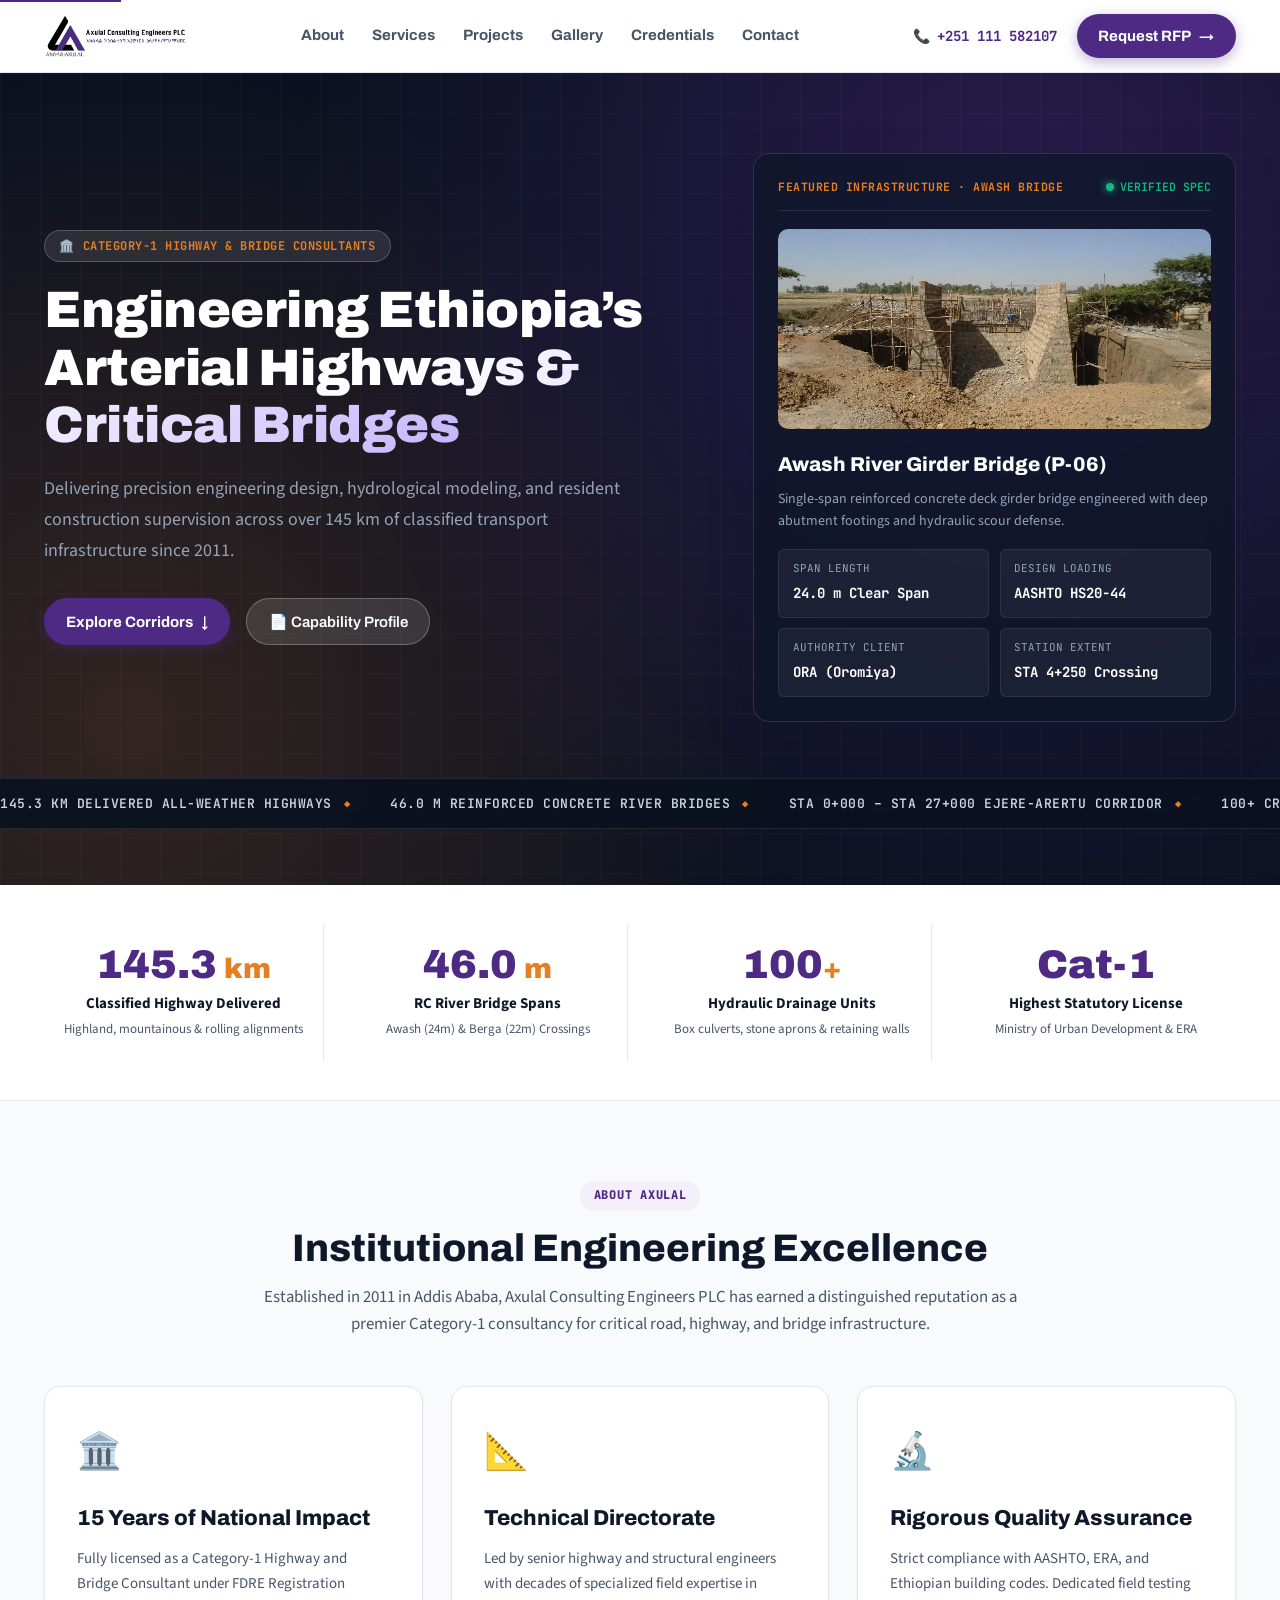
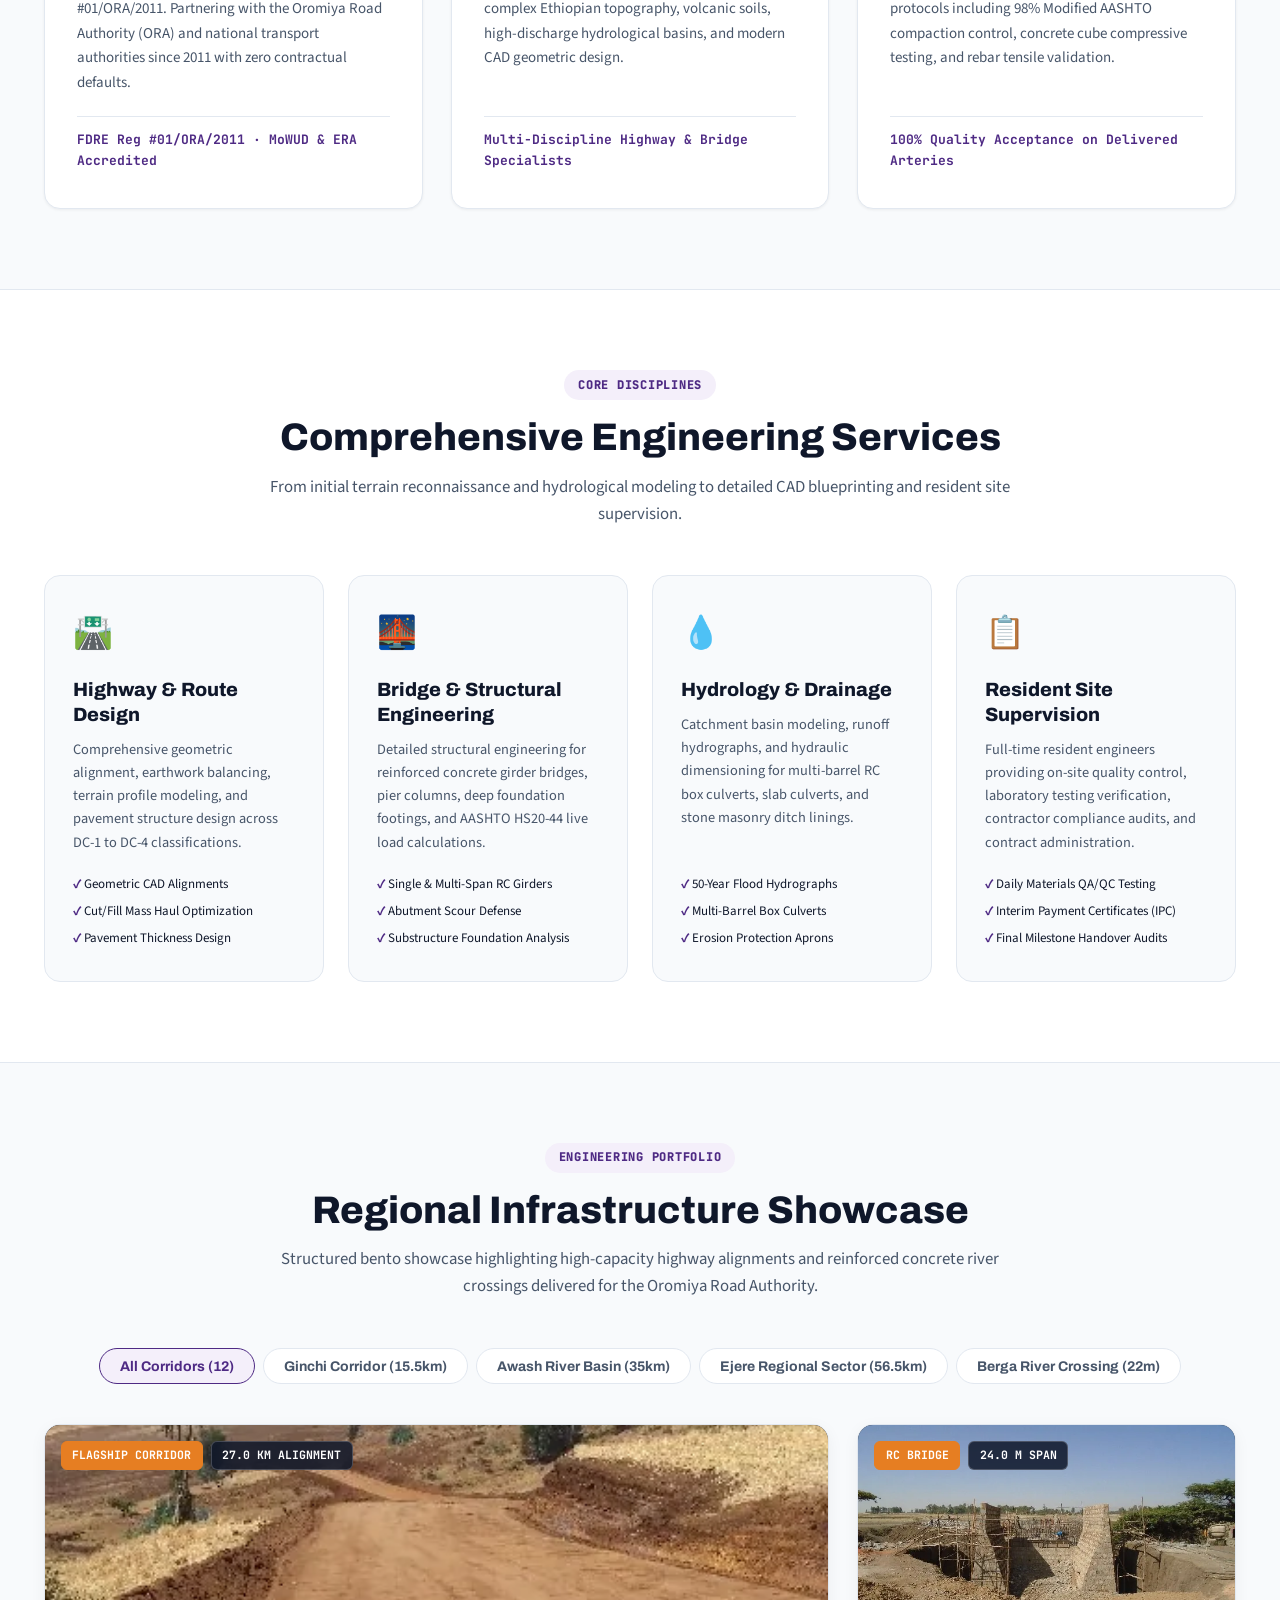
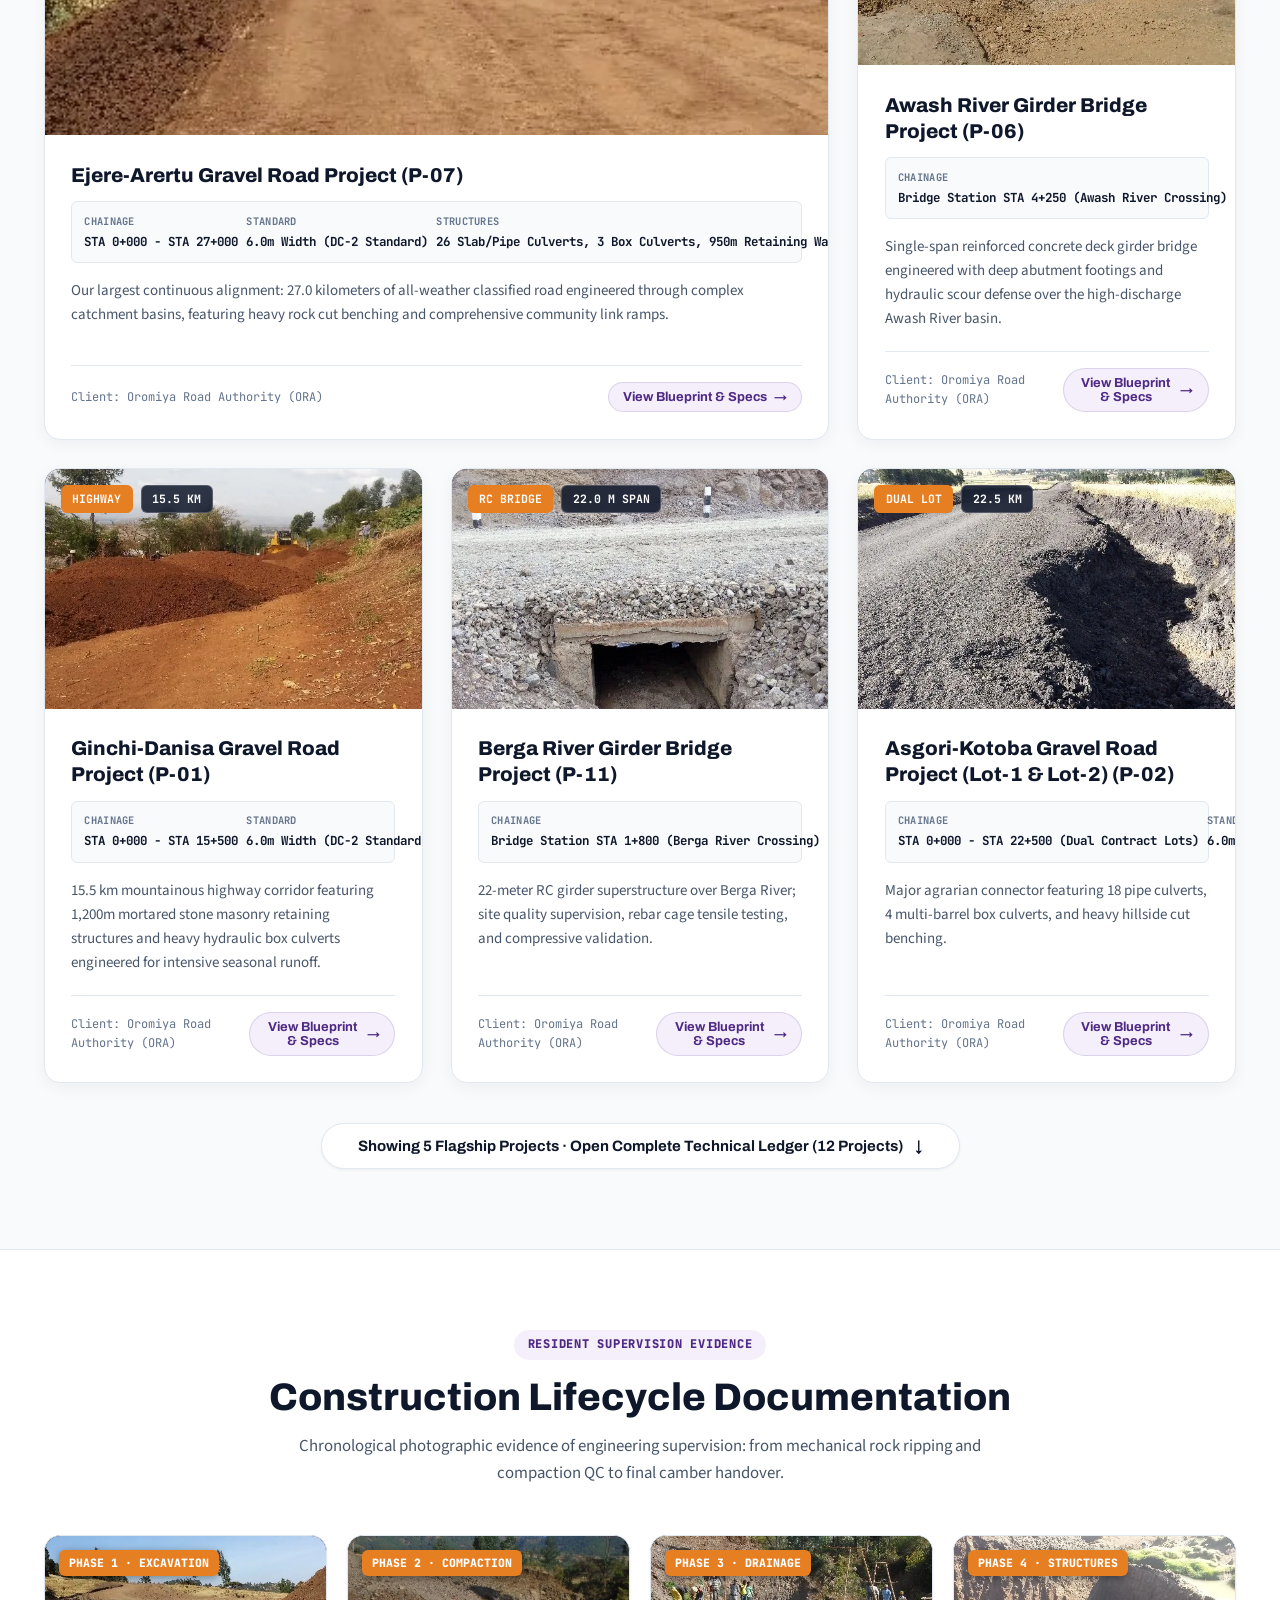
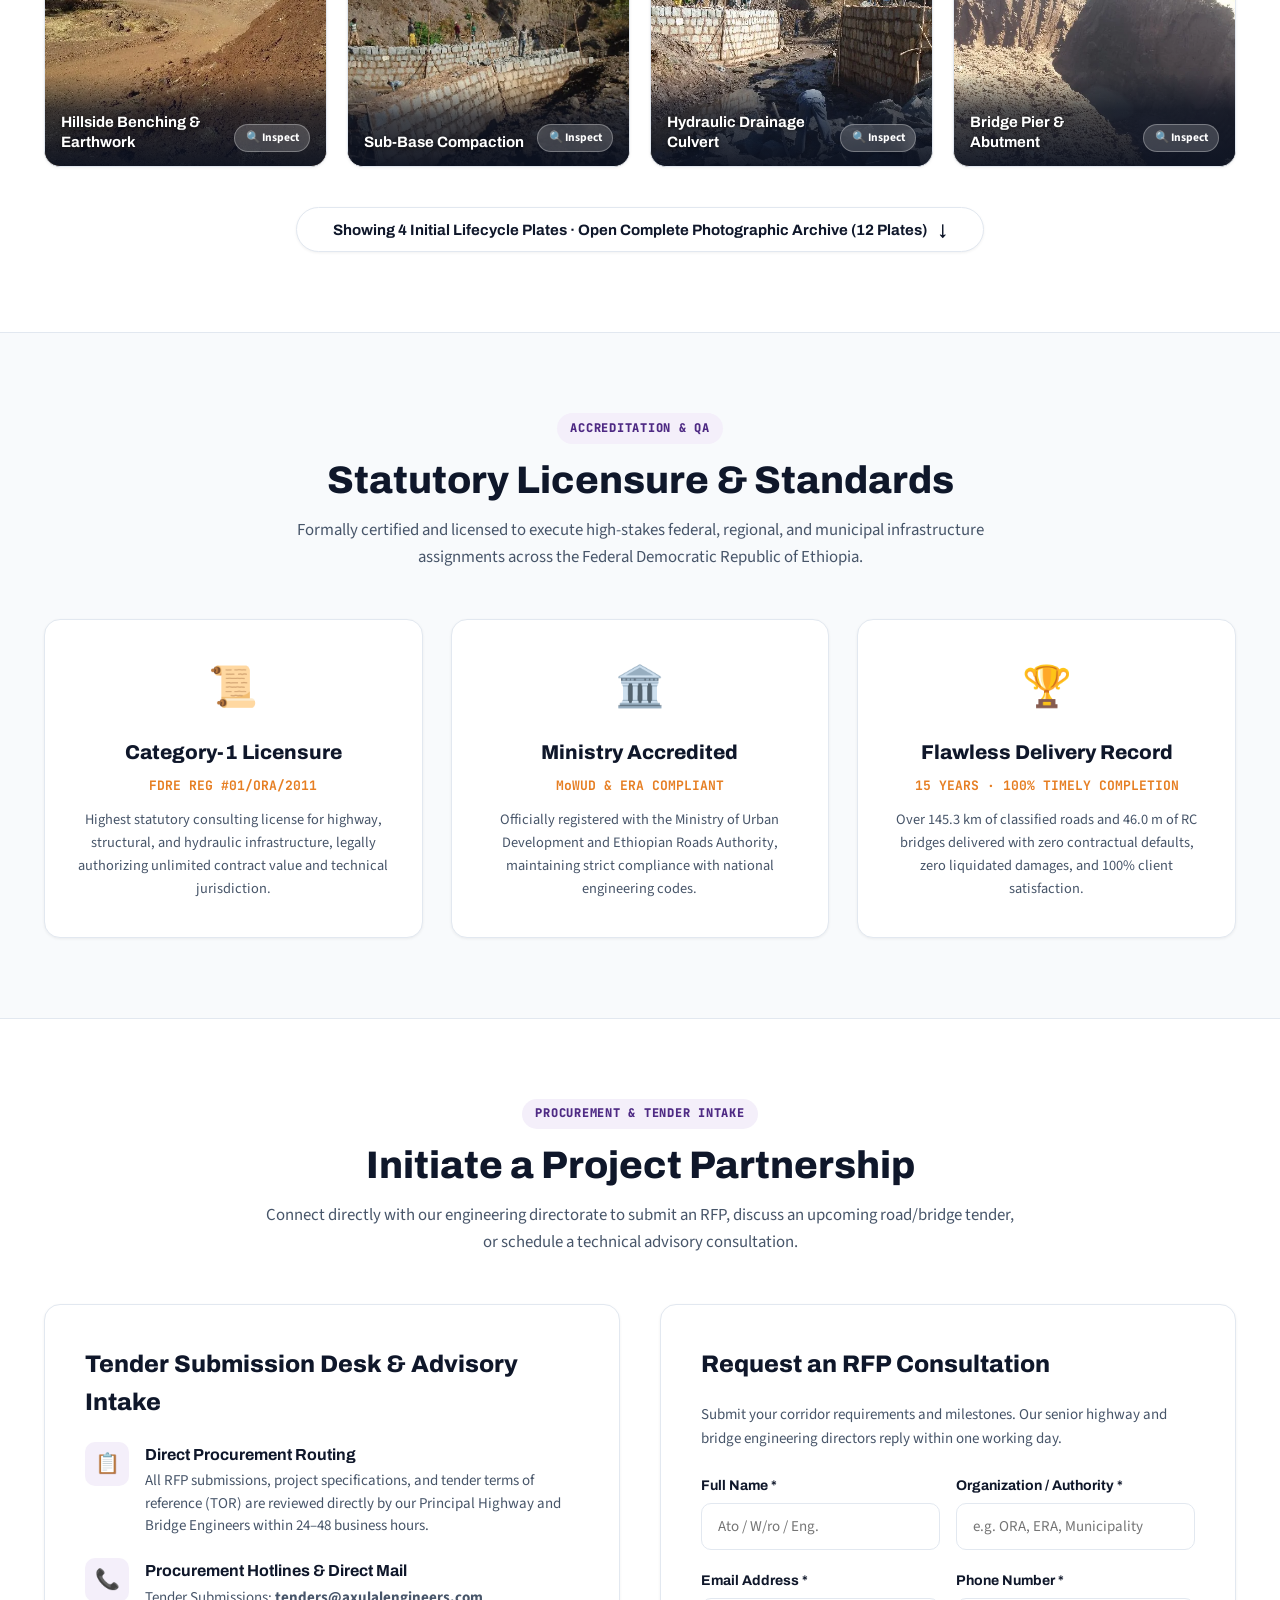
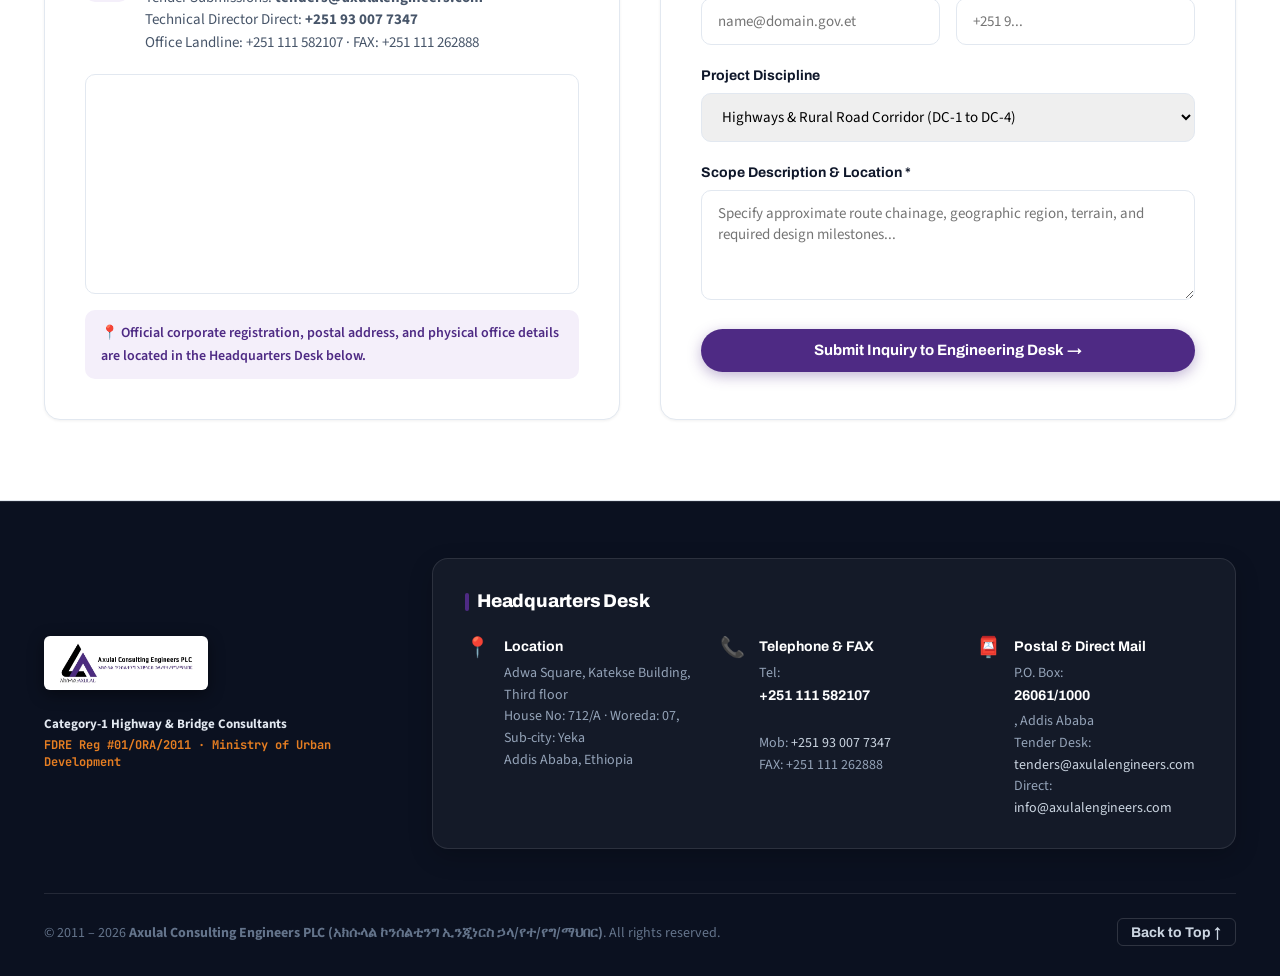
==== commit 4e595e5b: "feat(portfolio): display 5 balanced flagship projects, CAD spec boxes, and interactive blueprint act" ====
--- a/index.html
+++ b/index.html
@@ -11,8 +11,8 @@
   <link rel="preconnect" href="https://fonts.gstatic.com" crossorigin>
   <link href="https://fonts.googleapis.com/css2?family=Archivo:wght@600;700;800;900&family=JetBrains+Mono:wght@500;600;700;800&family=Source+Sans+3:wght@400;600;700&display=swap" rel="stylesheet">
   
-  <link rel="stylesheet" href="assets/css/site.css?v=20">
-  <link rel="icon" type="image/png" href="assets/logo.png?v=20">
+  <link rel="stylesheet" href="assets/css/site.css?v=21">
+  <link rel="icon" type="image/png" href="assets/logo.png?v=21">
 </head>
 <body>
   <a href="#projects" class="skip-link">Skip to Projects</a>
@@ -22,8 +22,8 @@
     <div class="container header-wrap">
       <a href="#home">
         <picture>
-          <source type="image/webp" srcset="assets/logo.webp?v=20">
-          <img src="assets/logo.png?v=20" alt="Axulal Consulting Engineers PLC Logo" class="brand-logo-img" width="1014" height="313">
+          <source type="image/webp" srcset="assets/logo.webp?v=21">
+          <img src="assets/logo.png?v=21" alt="Axulal Consulting Engineers PLC Logo" class="brand-logo-img" width="1014" height="313">
         </picture>
       </a>
 
@@ -109,8 +109,8 @@
 
             <div class="telemetry-img-wrap">
               <picture>
-                <source type="image/webp" srcset="assets/projects/proj_6_awash_bridge.webp?v=20">
-                <img src="assets/projects/proj_6_awash_bridge.jpg?v=20" alt="Awash River Girder Bridge" class="telemetry-img" width="1280" height="720">
+                <source type="image/webp" srcset="assets/projects/proj_6_awash_bridge.webp?v=21">
+                <img src="assets/projects/proj_6_awash_bridge.jpg?v=21" alt="Awash River Girder Bridge" class="telemetry-img" width="1280" height="720">
               </picture>
             </div>
 
@@ -323,8 +323,8 @@
                   <article class="bento-card bento-hero" data-hub="ejere" >
           <div class="bento-img-wrap">
             <picture>
-              <source type="image/webp" srcset="assets/projects/proj_7_ejere_arertu.webp?v=20">
-              <img src="assets/projects/proj_7_ejere_arertu.jpg?v=20" alt="Ejere-Arertu Gravel Road Project" class="bento-img" loading="lazy" width="800" height="500">
+              <source type="image/webp" srcset="assets/projects/proj_7_ejere_arertu.webp?v=21">
+              <img src="assets/projects/proj_7_ejere_arertu.jpg?v=21" alt="Ejere-Arertu Gravel Road Project" class="bento-img" loading="lazy" width="800" height="500">
             </picture>
             <div class="bento-badge-group">
               <span class="bento-pill pill-amber">FLAGSHIP CORRIDOR</span>
@@ -334,24 +334,36 @@
           <div class="bento-card-body">
             <h3 class="bento-project-title">Ejere-Arertu Gravel Road Project (P-07)</h3>
             <div class="bento-meta-bar">
-              <div class="bento-meta-item">Chainage: <strong>STA 0+000 - STA 27+000</strong></div>
-              <div class="bento-meta-item">Standard: <strong>6.0m Width (DC-2 Standard)</strong></div>
-              <div class="bento-meta-item">Structures: <strong>26 Slab/Pipe Culverts, 3 Box Culverts, 950m Retaining Walls</strong></div>
+              <div class="bento-meta-item">
+                <span class="meta-label">Chainage</span>
+                <span class="meta-val">STA 0+000 - STA 27+000</span>
+              </div>
+              <div class="bento-meta-item">
+                <span class="meta-label">Standard</span>
+                <span class="meta-val">6.0m Width (DC-2 Standard)</span>
+              </div>
+              <div class="bento-meta-item">
+                <span class="meta-label">Structures</span>
+                <span class="meta-val">26 Slab/Pipe Culverts, 3 Box Culverts, 950m Retaining Walls</span>
+              </div>
             </div>
             <p class="bento-desc">
               Our largest continuous alignment: 27.0 kilometers of all-weather classified road engineered through complex catchment basins, featuring heavy rock cut benching and comprehensive community link ramps.
             </p>
             <div class="bento-card-footer">
               <span class="bento-client">Client: Oromiya Road Authority (ORA)</span>
-              <button class="btn-view-spec" data-project-id="P-07">View Blueprint &amp; Specs &rarr;</button>
+              <button class="btn-view-spec" data-project-id="P-07">
+                <span>View Blueprint &amp; Specs</span>
+                <span>&rarr;</span>
+              </button>
             </div>
           </div>
         </article>
         <article class="bento-card " data-hub="awash" >
           <div class="bento-img-wrap">
             <picture>
-              <source type="image/webp" srcset="assets/projects/proj_6_awash_bridge.webp?v=20">
-              <img src="assets/projects/proj_6_awash_bridge.jpg?v=20" alt="Awash River Girder Bridge Project" class="bento-img" loading="lazy" width="800" height="500">
+              <source type="image/webp" srcset="assets/projects/proj_6_awash_bridge.webp?v=21">
+              <img src="assets/projects/proj_6_awash_bridge.jpg?v=21" alt="Awash River Girder Bridge Project" class="bento-img" loading="lazy" width="800" height="500">
             </picture>
             <div class="bento-badge-group">
               <span class="bento-pill pill-amber">RC BRIDGE</span>
@@ -361,24 +373,36 @@
           <div class="bento-card-body">
             <h3 class="bento-project-title">Awash River Girder Bridge Project (P-06)</h3>
             <div class="bento-meta-bar">
-              <div class="bento-meta-item">Chainage: <strong>Bridge Station STA 4+250 (Awash River Crossing)</strong></div>
-              <div class="bento-meta-item">Standard: <strong>Reinforced Concrete Girder Bridge</strong></div>
-              <div class="bento-meta-item">Structures: <strong>24m RC Girder Superstructure, Deep Reinforced Abutment Footings</strong></div>
+              <div class="bento-meta-item">
+                <span class="meta-label">Chainage</span>
+                <span class="meta-val">Bridge Station STA 4+250 (Awash River Crossing)</span>
+              </div>
+              <div class="bento-meta-item">
+                <span class="meta-label">Standard</span>
+                <span class="meta-val">Reinforced Concrete Girder Bridge</span>
+              </div>
+              <div class="bento-meta-item">
+                <span class="meta-label">Structures</span>
+                <span class="meta-val">24m RC Girder Superstructure, Deep Reinforced Abutment Footings</span>
+              </div>
             </div>
             <p class="bento-desc">
               Single-span reinforced concrete deck girder bridge engineered with deep abutment footings and hydraulic scour defense over the high-discharge Awash River basin.
             </p>
             <div class="bento-card-footer">
               <span class="bento-client">Client: Oromiya Road Authority (ORA)</span>
-              <button class="btn-view-spec" data-project-id="P-06">View Blueprint &amp; Specs &rarr;</button>
+              <button class="btn-view-spec" data-project-id="P-06">
+                <span>View Blueprint &amp; Specs</span>
+                <span>&rarr;</span>
+              </button>
             </div>
           </div>
         </article>
         <article class="bento-card " data-hub="ginchi" >
           <div class="bento-img-wrap">
             <picture>
-              <source type="image/webp" srcset="assets/projects/proj_1_ginchi_danisa.webp?v=20">
-              <img src="assets/projects/proj_1_ginchi_danisa.jpg?v=20" alt="Ginchi-Danisa Gravel Road Project" class="bento-img" loading="lazy" width="800" height="500">
+              <source type="image/webp" srcset="assets/projects/proj_1_ginchi_danisa.webp?v=21">
+              <img src="assets/projects/proj_1_ginchi_danisa.jpg?v=21" alt="Ginchi-Danisa Gravel Road Project" class="bento-img" loading="lazy" width="800" height="500">
             </picture>
             <div class="bento-badge-group">
               <span class="bento-pill pill-amber">HIGHWAY</span>
@@ -388,24 +412,36 @@
           <div class="bento-card-body">
             <h3 class="bento-project-title">Ginchi-Danisa Gravel Road Project (P-01)</h3>
             <div class="bento-meta-bar">
-              <div class="bento-meta-item">Chainage: <strong>STA 0+000 - STA 15+500</strong></div>
-              <div class="bento-meta-item">Standard: <strong>6.0m Width (DC-2 Standard)</strong></div>
-              <div class="bento-meta-item">Structures: <strong>14 Slab Culverts, 2 Box Culverts, 1,200m Stone Retaining Walls</strong></div>
+              <div class="bento-meta-item">
+                <span class="meta-label">Chainage</span>
+                <span class="meta-val">STA 0+000 - STA 15+500</span>
+              </div>
+              <div class="bento-meta-item">
+                <span class="meta-label">Standard</span>
+                <span class="meta-val">6.0m Width (DC-2 Standard)</span>
+              </div>
+              <div class="bento-meta-item">
+                <span class="meta-label">Structures</span>
+                <span class="meta-val">14 Slab Culverts, 2 Box Culverts, 1,200m Stone Retaining Walls</span>
+              </div>
             </div>
             <p class="bento-desc">
               15.5 km mountainous highway corridor featuring 1,200m mortared stone masonry retaining structures and heavy hydraulic box culverts engineered for intensive seasonal runoff.
             </p>
             <div class="bento-card-footer">
               <span class="bento-client">Client: Oromiya Road Authority (ORA)</span>
-              <button class="btn-view-spec" data-project-id="P-01">View Blueprint &amp; Specs &rarr;</button>
+              <button class="btn-view-spec" data-project-id="P-01">
+                <span>View Blueprint &amp; Specs</span>
+                <span>&rarr;</span>
+              </button>
             </div>
           </div>
         </article>
-        <article class="bento-card " data-hub="berga" data-hidden-project="true">
+        <article class="bento-card " data-hub="berga" >
           <div class="bento-img-wrap">
             <picture>
-              <source type="image/webp" srcset="assets/projects/proj_11_berga_bridge.webp?v=20">
-              <img src="assets/projects/proj_11_berga_bridge.jpg?v=20" alt="Berga River Girder Bridge Project" class="bento-img" loading="lazy" width="800" height="500">
+              <source type="image/webp" srcset="assets/projects/proj_11_berga_bridge.webp?v=21">
+              <img src="assets/projects/proj_11_berga_bridge.jpg?v=21" alt="Berga River Girder Bridge Project" class="bento-img" loading="lazy" width="800" height="500">
             </picture>
             <div class="bento-badge-group">
               <span class="bento-pill pill-amber">RC BRIDGE</span>
@@ -415,186 +451,270 @@
           <div class="bento-card-body">
             <h3 class="bento-project-title">Berga River Girder Bridge Project (P-11)</h3>
             <div class="bento-meta-bar">
-              <div class="bento-meta-item">Chainage: <strong>Bridge Station STA 1+800 (Berga River Crossing)</strong></div>
-              <div class="bento-meta-item">Standard: <strong>Reinforced Concrete Girder Bridge</strong></div>
-              <div class="bento-meta-item">Structures: <strong>22m RC Girder, Reinforced Concrete Abutments with Wing Walls</strong></div>
+              <div class="bento-meta-item">
+                <span class="meta-label">Chainage</span>
+                <span class="meta-val">Bridge Station STA 1+800 (Berga River Crossing)</span>
+              </div>
+              <div class="bento-meta-item">
+                <span class="meta-label">Standard</span>
+                <span class="meta-val">Reinforced Concrete Girder Bridge</span>
+              </div>
+              <div class="bento-meta-item">
+                <span class="meta-label">Structures</span>
+                <span class="meta-val">22m RC Girder, Reinforced Concrete Abutments with Wing Walls</span>
+              </div>
             </div>
             <p class="bento-desc">
               22-meter RC girder superstructure over Berga River; site quality supervision, rebar cage tensile testing, and compressive validation.
             </p>
             <div class="bento-card-footer">
               <span class="bento-client">Client: Oromiya Road Authority (ORA)</span>
-              <button class="btn-view-spec" data-project-id="P-11">View Blueprint &amp; Specs &rarr;</button>
+              <button class="btn-view-spec" data-project-id="P-11">
+                <span>View Blueprint &amp; Specs</span>
+                <span>&rarr;</span>
+              </button>
+            </div>
+          </div>
+        </article>
+        <article class="bento-card " data-hub="ejere" >
+          <div class="bento-img-wrap">
+            <picture>
+              <source type="image/webp" srcset="assets/projects/proj_2_asgori_kotoba.webp?v=21">
+              <img src="assets/projects/proj_2_asgori_kotoba.jpg?v=21" alt="Asgori-Kotoba Gravel Road Project (Lot-1 & Lot-2)" class="bento-img" loading="lazy" width="800" height="500">
+            </picture>
+            <div class="bento-badge-group">
+              <span class="bento-pill pill-amber">DUAL LOT</span>
+              <span class="bento-pill">22.5 KM</span>
+            </div>
+          </div>
+          <div class="bento-card-body">
+            <h3 class="bento-project-title">Asgori-Kotoba Gravel Road Project (Lot-1 & Lot-2) (P-02)</h3>
+            <div class="bento-meta-bar">
+              <div class="bento-meta-item">
+                <span class="meta-label">Chainage</span>
+                <span class="meta-val">STA 0+000 - STA 22+500 (Dual Contract Lots)</span>
+              </div>
+              <div class="bento-meta-item">
+                <span class="meta-label">Standard</span>
+                <span class="meta-val">6.0m Width (DC-2 Standard)</span>
+              </div>
+              <div class="bento-meta-item">
+                <span class="meta-label">Structures</span>
+                <span class="meta-val">18 Pipe Culverts, 4 Box Culverts, 800m Hillside Retaining Walls</span>
+              </div>
+            </div>
+            <p class="bento-desc">
+              Major agrarian connector featuring 18 pipe culverts, 4 multi-barrel box culverts, and heavy hillside cut benching.
+            </p>
+            <div class="bento-card-footer">
+              <span class="bento-client">Client: Oromiya Road Authority (ORA)</span>
+              <button class="btn-view-spec" data-project-id="P-02">
+                <span>View Blueprint &amp; Specs</span>
+                <span>&rarr;</span>
+              </button>
+            </div>
+          </div>
+        </article>
+        <article class="bento-card bento-hero" data-hub="ejere" data-hidden-project="true">
+          <div class="bento-img-wrap">
+            <picture>
+              <source type="image/webp" srcset="assets/projects/proj_8_ejere_kake.webp?v=21">
+              <img src="assets/projects/proj_8_ejere_kake.jpg?v=21" alt="Ejere-Kake-Arertu Gravel Road Project" class="bento-img" loading="lazy" width="800" height="500">
+            </picture>
+            <div class="bento-badge-group">
+              <span class="bento-pill pill-amber">HIGHWAY</span>
+              <span class="bento-pill">21.5 KM</span>
+            </div>
+          </div>
+          <div class="bento-card-body">
+            <h3 class="bento-project-title">Ejere-Kake-Arertu Gravel Road Project (P-08)</h3>
+            <div class="bento-meta-bar">
+              <div class="bento-meta-item">
+                <span class="meta-label">Chainage</span>
+                <span class="meta-val">STA 0+000 - STA 21+500</span>
+              </div>
+              <div class="bento-meta-item">
+                <span class="meta-label">Standard</span>
+                <span class="meta-val">6.0m Width (DC-2 Standard)</span>
+              </div>
+              <div class="bento-meta-item">
+                <span class="meta-label">Structures</span>
+                <span class="meta-val">19 Slab/Pipe Culverts, 2 Major Box Culverts, Mountain Cuts</span>
+              </div>
+            </div>
+            <p class="bento-desc">
+              Mountainous rural highway connecting agricultural trade centers across West Shewa with comprehensive drainage catchment engineering.
+            </p>
+            <div class="bento-card-footer">
+              <span class="bento-client">Client: Oromiya Road Authority (ORA)</span>
+              <button class="btn-view-spec" data-project-id="P-08">
+                <span>View Blueprint &amp; Specs</span>
+                <span>&rarr;</span>
+              </button>
+            </div>
+          </div>
+        </article>
+        <article class="bento-card " data-hub="awash" data-hidden-project="true">
+          <div class="bento-img-wrap">
+            <picture>
+              <source type="image/webp" srcset="assets/projects/proj_9_olenkomi_hamdo.webp?v=21">
+              <img src="assets/projects/proj_9_olenkomi_hamdo.jpg?v=21" alt="Olenkomi-Hamdo Gravel Road Project" class="bento-img" loading="lazy" width="800" height="500">
+            </picture>
+            <div class="bento-badge-group">
+              <span class="bento-pill pill-amber">HIGHWAY</span>
+              <span class="bento-pill">11.0 KM</span>
+            </div>
+          </div>
+          <div class="bento-card-body">
+            <h3 class="bento-project-title">Olenkomi-Hamdo Gravel Road Project (P-09)</h3>
+            <div class="bento-meta-bar">
+              <div class="bento-meta-item">
+                <span class="meta-label">Chainage</span>
+                <span class="meta-val">STA 0+000 - STA 11+000</span>
+              </div>
+              <div class="bento-meta-item">
+                <span class="meta-label">Standard</span>
+                <span class="meta-val">6.0m Width (DC-2 Standard)</span>
+              </div>
+              <div class="bento-meta-item">
+                <span class="meta-label">Structures</span>
+                <span class="meta-val">11 Cross-Drainage Culverts, Sub-base Drainage Layers</span>
+              </div>
+            </div>
+            <p class="bento-desc">
+              Highland agricultural link route with optimized alignment geometry, extensive cuts, and high-load gravel surfacing.
+            </p>
+            <div class="bento-card-footer">
+              <span class="bento-client">Client: Oromiya Road Authority (ORA)</span>
+              <button class="btn-view-spec" data-project-id="P-09">
+                <span>View Blueprint &amp; Specs</span>
+                <span>&rarr;</span>
+              </button>
             </div>
           </div>
         </article>
         <article class="bento-card " data-hub="ejere" data-hidden-project="true">
           <div class="bento-img-wrap">
             <picture>
-              <source type="image/webp" srcset="assets/projects/proj_2_asgori_kotoba.webp?v=20">
-              <img src="assets/projects/proj_2_asgori_kotoba.jpg?v=20" alt="Asgori-Kotoba Gravel Road Project (Lot-1 & Lot-2)" class="bento-img" loading="lazy" width="800" height="500">
+              <source type="image/webp" srcset="assets/projects/proj_3_asgori_link.webp?v=21">
+              <img src="assets/projects/proj_3_asgori_link.jpg?v=21" alt="Asgori-Kotoba Link Road Project" class="bento-img" loading="lazy" width="800" height="500">
             </picture>
             <div class="bento-badge-group">
-              <span class="bento-pill pill-amber">DUAL LOT</span>
-              <span class="bento-pill">22.5 KM</span>
+              <span class="bento-pill pill-amber">FEEDER</span>
+              <span class="bento-pill">8.5 KM</span>
             </div>
           </div>
           <div class="bento-card-body">
-            <h3 class="bento-project-title">Asgori-Kotoba Gravel Road Project (Lot-1 & Lot-2) (P-02)</h3>
+            <h3 class="bento-project-title">Asgori-Kotoba Link Road Project (P-03)</h3>
             <div class="bento-meta-bar">
-              <div class="bento-meta-item">Chainage: <strong>STA 0+000 - STA 22+500 (Dual Contract Lots)</strong></div>
-              <div class="bento-meta-item">Standard: <strong>6.0m Width (DC-2 Standard)</strong></div>
-              <div class="bento-meta-item">Structures: <strong>18 Pipe Culverts, 4 Box Culverts, 800m Hillside Retaining Walls</strong></div>
+              <div class="bento-meta-item">
+                <span class="meta-label">Chainage</span>
+                <span class="meta-val">STA 0+000 - STA 8+500</span>
+              </div>
+              <div class="bento-meta-item">
+                <span class="meta-label">Standard</span>
+                <span class="meta-val">6.0m Width (DC-2 Standard)</span>
+              </div>
+              <div class="bento-meta-item">
+                <span class="meta-label">Structures</span>
+                <span class="meta-val">8 Slab Culverts, Ditch Linings, Slope Stabilizations</span>
+              </div>
             </div>
             <p class="bento-desc">
-              Major agrarian connector featuring 18 pipe culverts, 4 multi-barrel box culverts, and heavy hillside cut benching.
+              Feeder corridor integrating local communities into the main transport artery, engineered to withstand intense seasonal rains.
             </p>
             <div class="bento-card-footer">
               <span class="bento-client">Client: Oromiya Road Authority (ORA)</span>
-              <button class="btn-view-spec" data-project-id="P-02">View Blueprint &amp; Specs &rarr;</button>
+              <button class="btn-view-spec" data-project-id="P-03">
+                <span>View Blueprint &amp; Specs</span>
+                <span>&rarr;</span>
+              </button>
+            </div>
+          </div>
+        </article>
+        <article class="bento-card " data-hub="ginchi" data-hidden-project="true">
+          <div class="bento-img-wrap">
+            <picture>
+              <source type="image/webp" srcset="assets/projects/proj_4_arbu_roge.webp?v=21">
+              <img src="assets/projects/proj_4_arbu_roge.jpg?v=21" alt="Arbu-Roge Gravel Road Project" class="bento-img" loading="lazy" width="800" height="500">
+            </picture>
+            <div class="bento-badge-group">
+              <span class="bento-pill pill-amber">HIGHWAY</span>
+              <span class="bento-pill">10.0 KM</span>
+            </div>
+          </div>
+          <div class="bento-card-body">
+            <h3 class="bento-project-title">Arbu-Roge Gravel Road Project (P-04)</h3>
+            <div class="bento-meta-bar">
+              <div class="bento-meta-item">
+                <span class="meta-label">Chainage</span>
+                <span class="meta-val">STA 0+000 - STA 10+000</span>
+              </div>
+              <div class="bento-meta-item">
+                <span class="meta-label">Standard</span>
+                <span class="meta-val">6.0m Width (DC-2 Standard)</span>
+              </div>
+              <div class="bento-meta-item">
+                <span class="meta-label">Structures</span>
+                <span class="meta-val">10 Pipe/Slab Culverts, Subgrade Stabilization</span>
+              </div>
+            </div>
+            <p class="bento-desc">
+              Connecting remote rural communities to municipal service hubs with durable crushed gravel sub-base courses.
+            </p>
+            <div class="bento-card-footer">
+              <span class="bento-client">Client: Oromiya Road Authority (ORA)</span>
+              <button class="btn-view-spec" data-project-id="P-04">
+                <span>View Blueprint &amp; Specs</span>
+                <span>&rarr;</span>
+              </button>
             </div>
           </div>
         </article>
         <article class="bento-card " data-hub="ejere" data-hidden-project="true">
           <div class="bento-img-wrap">
             <picture>
-              <source type="image/webp" srcset="assets/projects/proj_8_ejere_kake.webp?v=20">
-              <img src="assets/projects/proj_8_ejere_kake.jpg?v=20" alt="Ejere-Kake-Arertu Gravel Road Project" class="bento-img" loading="lazy" width="800" height="500">
+              <source type="image/webp" srcset="assets/projects/proj_5_asgori_roge.webp?v=21">
+              <img src="assets/projects/proj_5_asgori_roge.jpg?v=21" alt="Asgori-Roge Gravel Road Project" class="bento-img" loading="lazy" width="800" height="500">
             </picture>
             <div class="bento-badge-group">
-              <span class="bento-pill pill-amber">HIGHWAY</span>
-              <span class="bento-pill">21.5 KM</span>
+              <span class="bento-pill pill-amber">FEEDER</span>
+              <span class="bento-pill">6.2 KM</span>
             </div>
           </div>
           <div class="bento-card-body">
-            <h3 class="bento-project-title">Ejere-Kake-Arertu Gravel Road Project (P-08)</h3>
+            <h3 class="bento-project-title">Asgori-Roge Gravel Road Project (P-05)</h3>
             <div class="bento-meta-bar">
-              <div class="bento-meta-item">Chainage: <strong>STA 0+000 - STA 21+500</strong></div>
-              <div class="bento-meta-item">Standard: <strong>6.0m Width (DC-2 Standard)</strong></div>
-              <div class="bento-meta-item">Structures: <strong>19 Slab/Pipe Culverts, 2 Major Box Culverts, Mountain Cuts</strong></div>
+              <div class="bento-meta-item">
+                <span class="meta-label">Chainage</span>
+                <span class="meta-val">STA 0+000 - STA 6+200</span>
+              </div>
+              <div class="bento-meta-item">
+                <span class="meta-label">Standard</span>
+                <span class="meta-val">6.0m Width (DC-2 Standard)</span>
+              </div>
+              <div class="bento-meta-item">
+                <span class="meta-label">Structures</span>
+                <span class="meta-val">6 Pipe Culverts, Selected Granular Fill</span>
+              </div>
             </div>
             <p class="bento-desc">
-              Mountainous rural highway connecting agricultural trade centers across West Shewa with comprehensive drainage catchment engineering.
+              Vital regional agricultural connector built to ERA DC-2 standards with optimized longitudinal slopes and cross-fall campering.
             </p>
             <div class="bento-card-footer">
               <span class="bento-client">Client: Oromiya Road Authority (ORA)</span>
-              <button class="btn-view-spec" data-project-id="P-08">View Blueprint &amp; Specs &rarr;</button>
+              <button class="btn-view-spec" data-project-id="P-05">
+                <span>View Blueprint &amp; Specs</span>
+                <span>&rarr;</span>
+              </button>
             </div>
           </div>
         </article>
         <article class="bento-card " data-hub="awash" data-hidden-project="true">
           <div class="bento-img-wrap">
             <picture>
-              <source type="image/webp" srcset="assets/projects/proj_9_olenkomi_hamdo.webp?v=20">
-              <img src="assets/projects/proj_9_olenkomi_hamdo.jpg?v=20" alt="Olenkomi-Hamdo Gravel Road Project" class="bento-img" loading="lazy" width="800" height="500">
-            </picture>
-            <div class="bento-badge-group">
-              <span class="bento-pill pill-amber">HIGHWAY</span>
-              <span class="bento-pill">11.0 KM</span>
-            </div>
-          </div>
-          <div class="bento-card-body">
-            <h3 class="bento-project-title">Olenkomi-Hamdo Gravel Road Project (P-09)</h3>
-            <div class="bento-meta-bar">
-              <div class="bento-meta-item">Chainage: <strong>STA 0+000 - STA 11+000</strong></div>
-              <div class="bento-meta-item">Standard: <strong>6.0m Width (DC-2 Standard)</strong></div>
-              <div class="bento-meta-item">Structures: <strong>11 Cross-Drainage Culverts, Sub-base Drainage Layers</strong></div>
-            </div>
-            <p class="bento-desc">
-              Highland agricultural link route with optimized alignment geometry, extensive cuts, and high-load gravel surfacing.
-            </p>
-            <div class="bento-card-footer">
-              <span class="bento-client">Client: Oromiya Road Authority (ORA)</span>
-              <button class="btn-view-spec" data-project-id="P-09">View Blueprint &amp; Specs &rarr;</button>
-            </div>
-          </div>
-        </article>
-        <article class="bento-card " data-hub="ejere" data-hidden-project="true">
-          <div class="bento-img-wrap">
-            <picture>
-              <source type="image/webp" srcset="assets/projects/proj_3_asgori_link.webp?v=20">
-              <img src="assets/projects/proj_3_asgori_link.jpg?v=20" alt="Asgori-Kotoba Link Road Project" class="bento-img" loading="lazy" width="800" height="500">
-            </picture>
-            <div class="bento-badge-group">
-              <span class="bento-pill pill-amber">FEEDER</span>
-              <span class="bento-pill">8.5 KM</span>
-            </div>
-          </div>
-          <div class="bento-card-body">
-            <h3 class="bento-project-title">Asgori-Kotoba Link Road Project (P-03)</h3>
-            <div class="bento-meta-bar">
-              <div class="bento-meta-item">Chainage: <strong>STA 0+000 - STA 8+500</strong></div>
-              <div class="bento-meta-item">Standard: <strong>6.0m Width (DC-2 Standard)</strong></div>
-              <div class="bento-meta-item">Structures: <strong>8 Slab Culverts, Ditch Linings, Slope Stabilizations</strong></div>
-            </div>
-            <p class="bento-desc">
-              Feeder corridor integrating local communities into the main transport artery, engineered to withstand intense seasonal rains.
-            </p>
-            <div class="bento-card-footer">
-              <span class="bento-client">Client: Oromiya Road Authority (ORA)</span>
-              <button class="btn-view-spec" data-project-id="P-03">View Blueprint &amp; Specs &rarr;</button>
-            </div>
-          </div>
-        </article>
-        <article class="bento-card " data-hub="ginchi" data-hidden-project="true">
-          <div class="bento-img-wrap">
-            <picture>
-              <source type="image/webp" srcset="assets/projects/proj_4_arbu_roge.webp?v=20">
-              <img src="assets/projects/proj_4_arbu_roge.jpg?v=20" alt="Arbu-Roge Gravel Road Project" class="bento-img" loading="lazy" width="800" height="500">
-            </picture>
-            <div class="bento-badge-group">
-              <span class="bento-pill pill-amber">HIGHWAY</span>
-              <span class="bento-pill">10.0 KM</span>
-            </div>
-          </div>
-          <div class="bento-card-body">
-            <h3 class="bento-project-title">Arbu-Roge Gravel Road Project (P-04)</h3>
-            <div class="bento-meta-bar">
-              <div class="bento-meta-item">Chainage: <strong>STA 0+000 - STA 10+000</strong></div>
-              <div class="bento-meta-item">Standard: <strong>6.0m Width (DC-2 Standard)</strong></div>
-              <div class="bento-meta-item">Structures: <strong>10 Pipe/Slab Culverts, Subgrade Stabilization</strong></div>
-            </div>
-            <p class="bento-desc">
-              Connecting remote rural communities to municipal service hubs with durable crushed gravel sub-base courses.
-            </p>
-            <div class="bento-card-footer">
-              <span class="bento-client">Client: Oromiya Road Authority (ORA)</span>
-              <button class="btn-view-spec" data-project-id="P-04">View Blueprint &amp; Specs &rarr;</button>
-            </div>
-          </div>
-        </article>
-        <article class="bento-card " data-hub="ejere" data-hidden-project="true">
-          <div class="bento-img-wrap">
-            <picture>
-              <source type="image/webp" srcset="assets/projects/proj_5_asgori_roge.webp?v=20">
-              <img src="assets/projects/proj_5_asgori_roge.jpg?v=20" alt="Asgori-Roge Gravel Road Project" class="bento-img" loading="lazy" width="800" height="500">
-            </picture>
-            <div class="bento-badge-group">
-              <span class="bento-pill pill-amber">FEEDER</span>
-              <span class="bento-pill">6.2 KM</span>
-            </div>
-          </div>
-          <div class="bento-card-body">
-            <h3 class="bento-project-title">Asgori-Roge Gravel Road Project (P-05)</h3>
-            <div class="bento-meta-bar">
-              <div class="bento-meta-item">Chainage: <strong>STA 0+000 - STA 6+200</strong></div>
-              <div class="bento-meta-item">Standard: <strong>6.0m Width (DC-2 Standard)</strong></div>
-              <div class="bento-meta-item">Structures: <strong>6 Pipe Culverts, Selected Granular Fill</strong></div>
-            </div>
-            <p class="bento-desc">
-              Vital regional agricultural connector built to ERA DC-2 standards with optimized longitudinal slopes and cross-fall campering.
-            </p>
-            <div class="bento-card-footer">
-              <span class="bento-client">Client: Oromiya Road Authority (ORA)</span>
-              <button class="btn-view-spec" data-project-id="P-05">View Blueprint &amp; Specs &rarr;</button>
-            </div>
-          </div>
-        </article>
-        <article class="bento-card " data-hub="awash" data-hidden-project="true">
-          <div class="bento-img-wrap">
-            <picture>
-              <source type="image/webp" srcset="assets/projects/proj_10_hamdo_awash.webp?v=20">
-              <img src="assets/projects/proj_10_hamdo_awash.jpg?v=20" alt="Hamdo-Awash Bune Gravel Road Project" class="bento-img" loading="lazy" width="800" height="500">
+              <source type="image/webp" srcset="assets/projects/proj_10_hamdo_awash.webp?v=21">
+              <img src="assets/projects/proj_10_hamdo_awash.jpg?v=21" alt="Hamdo-Awash Bune Gravel Road Project" class="bento-img" loading="lazy" width="800" height="500">
             </picture>
             <div class="bento-badge-group">
               <span class="bento-pill pill-amber">HIGHWAY</span>
@@ -604,24 +724,36 @@
           <div class="bento-card-body">
             <h3 class="bento-project-title">Hamdo-Awash Bune Gravel Road Project (P-10)</h3>
             <div class="bento-meta-bar">
-              <div class="bento-meta-item">Chainage: <strong>STA 0+000 - STA 14+000</strong></div>
-              <div class="bento-meta-item">Standard: <strong>6.0m Width (DC-2 Standard)</strong></div>
-              <div class="bento-meta-item">Structures: <strong>15 Drainage Culverts, River Approach Embankments</strong></div>
+              <div class="bento-meta-item">
+                <span class="meta-label">Chainage</span>
+                <span class="meta-val">STA 0+000 - STA 14+000</span>
+              </div>
+              <div class="bento-meta-item">
+                <span class="meta-label">Standard</span>
+                <span class="meta-val">6.0m Width (DC-2 Standard)</span>
+              </div>
+              <div class="bento-meta-item">
+                <span class="meta-label">Structures</span>
+                <span class="meta-val">15 Drainage Culverts, River Approach Embankments</span>
+              </div>
             </div>
             <p class="bento-desc">
               Key connector traversing the Awash River plain, designed with elevated embankment fills and anti-scour protection.
             </p>
             <div class="bento-card-footer">
               <span class="bento-client">Client: Oromiya Road Authority (ORA)</span>
-              <button class="btn-view-spec" data-project-id="P-10">View Blueprint &amp; Specs &rarr;</button>
+              <button class="btn-view-spec" data-project-id="P-10">
+                <span>View Blueprint &amp; Specs</span>
+                <span>&rarr;</span>
+              </button>
             </div>
           </div>
         </article>
-        <article class="bento-card " data-hub="berga" data-hidden-project="true">
+        <article class="bento-card bento-hero" data-hub="berga" data-hidden-project="true">
           <div class="bento-img-wrap">
             <picture>
-              <source type="image/webp" srcset="assets/projects/proj_12_holota_kake.webp?v=20">
-              <img src="assets/projects/proj_12_holota_kake.jpg?v=20" alt="Holota-Kake-Berga River Gravel Road Project" class="bento-img" loading="lazy" width="800" height="500">
+              <source type="image/webp" srcset="assets/projects/proj_12_holota_kake.webp?v=21">
+              <img src="assets/projects/proj_12_holota_kake.jpg?v=21" alt="Holota-Kake-Berga River Gravel Road Project" class="bento-img" loading="lazy" width="800" height="500">
             </picture>
             <div class="bento-badge-group">
               <span class="bento-pill pill-amber">CORRIDOR</span>
@@ -631,16 +763,28 @@
           <div class="bento-card-body">
             <h3 class="bento-project-title">Holota-Kake-Berga River Gravel Road Project (P-12)</h3>
             <div class="bento-meta-bar">
-              <div class="bento-meta-item">Chainage: <strong>STA 0+000 - STA 9+600</strong></div>
-              <div class="bento-meta-item">Standard: <strong>6.0m Width (DC-2 Standard)</strong></div>
-              <div class="bento-meta-item">Structures: <strong>9 Pipe/Slab Culverts, Retaining Masonry at River Approaches</strong></div>
+              <div class="bento-meta-item">
+                <span class="meta-label">Chainage</span>
+                <span class="meta-val">STA 0+000 - STA 9+600</span>
+              </div>
+              <div class="bento-meta-item">
+                <span class="meta-label">Standard</span>
+                <span class="meta-val">6.0m Width (DC-2 Standard)</span>
+              </div>
+              <div class="bento-meta-item">
+                <span class="meta-label">Structures</span>
+                <span class="meta-val">9 Pipe/Slab Culverts, Retaining Masonry at River Approaches</span>
+              </div>
             </div>
             <p class="bento-desc">
               Scenic and technically rigorous route providing all-weather access across the Berga River catchment area.
             </p>
             <div class="bento-card-footer">
               <span class="bento-client">Client: Oromiya Road Authority (ORA)</span>
-              <button class="btn-view-spec" data-project-id="P-12">View Blueprint &amp; Specs &rarr;</button>
+              <button class="btn-view-spec" data-project-id="P-12">
+                <span>View Blueprint &amp; Specs</span>
+                <span>&rarr;</span>
+              </button>
             </div>
           </div>
         </article>
@@ -649,7 +793,7 @@
         <!-- Expansion Trigger -->
         <div class="show-all-wrap">
           <button id="projectsToggleBtn" class="btn-show-all">
-            <span>Showing 3 Flagship Projects &middot; Open Complete Technical Ledger (12 Projects)</span>
+            <span>Showing 5 Flagship Projects &middot; Open Complete Technical Ledger (12 Projects)</span>
             <span>&darr;</span>
           </button>
         </div>
@@ -671,8 +815,8 @@
                   <figure class="lifecycle-card" data-desc="Heavy crawler excavator cutting 1:1 roadway benches through steep volcanic rock slopes on Asgori-Kotoba alignment." >
           <div class="lifecycle-img-wrap">
             <picture>
-              <source type="image/webp" srcset="assets/gallery/plate_04_hillside_cut.webp?v=20">
-              <img src="assets/gallery/plate_04_hillside_cut.jpg?v=20" alt="Hillside Benching & Earthwork" class="lifecycle-img" loading="lazy" width="600" height="400">
+              <source type="image/webp" srcset="assets/gallery/plate_04_hillside_cut.webp?v=21">
+              <img src="assets/gallery/plate_04_hillside_cut.jpg?v=21" alt="Hillside Benching & Earthwork" class="lifecycle-img" loading="lazy" width="600" height="400">
             </picture>
             <span class="lifecycle-phase-tag">PHASE 1 · EXCAVATION</span>
             <div class="lifecycle-caption-bar">
@@ -684,8 +828,8 @@
         <figure class="lifecycle-card" data-desc="Heavy 15-ton vibratory road roller achieving 98% Modified AASHTO compaction density on selected granular sub-base." >
           <div class="lifecycle-img-wrap">
             <picture>
-              <source type="image/webp" srcset="assets/gallery/plate_01_compaction.webp?v=20">
-              <img src="assets/gallery/plate_01_compaction.jpg?v=20" alt="Sub-Base Compaction" class="lifecycle-img" loading="lazy" width="600" height="400">
+              <source type="image/webp" srcset="assets/gallery/plate_01_compaction.webp?v=21">
+              <img src="assets/gallery/plate_01_compaction.jpg?v=21" alt="Sub-Base Compaction" class="lifecycle-img" loading="lazy" width="600" height="400">
             </picture>
             <span class="lifecycle-phase-tag">PHASE 2 · COMPACTION</span>
             <div class="lifecycle-caption-bar">
@@ -697,8 +841,8 @@
         <figure class="lifecycle-card" data-desc="Hand-dressed mortared stone masonry headwalls and barrel construction providing high-capacity flood runoff cross-drainage." >
           <div class="lifecycle-img-wrap">
             <picture>
-              <source type="image/webp" srcset="assets/gallery/plate_03_drainage_culvert.webp?v=20">
-              <img src="assets/gallery/plate_03_drainage_culvert.jpg?v=20" alt="Hydraulic Drainage Culvert" class="lifecycle-img" loading="lazy" width="600" height="400">
+              <source type="image/webp" srcset="assets/gallery/plate_03_drainage_culvert.webp?v=21">
+              <img src="assets/gallery/plate_03_drainage_culvert.jpg?v=21" alt="Hydraulic Drainage Culvert" class="lifecycle-img" loading="lazy" width="600" height="400">
             </picture>
             <span class="lifecycle-phase-tag">PHASE 3 · DRAINAGE</span>
             <div class="lifecycle-caption-bar">
@@ -710,8 +854,8 @@
         <figure class="lifecycle-card" data-desc="Reinforced concrete pier column, abutment formwork, and heavy falsework bracing for Awash River Girder Bridge." >
           <div class="lifecycle-img-wrap">
             <picture>
-              <source type="image/webp" srcset="assets/gallery/plate_02_bridge_pier.webp?v=20">
-              <img src="assets/gallery/plate_02_bridge_pier.jpg?v=20" alt="Bridge Pier & Abutment" class="lifecycle-img" loading="lazy" width="600" height="400">
+              <source type="image/webp" srcset="assets/gallery/plate_02_bridge_pier.webp?v=21">
+              <img src="assets/gallery/plate_02_bridge_pier.jpg?v=21" alt="Bridge Pier & Abutment" class="lifecycle-img" loading="lazy" width="600" height="400">
             </picture>
             <span class="lifecycle-phase-tag">PHASE 4 · STRUCTURES</span>
             <div class="lifecycle-caption-bar">
@@ -723,8 +867,8 @@
         <figure class="lifecycle-card" data-desc="Excavation and reinforced concrete footing placement for bridge piers down to competent rock strata." data-hidden-gallery="true">
           <div class="lifecycle-img-wrap">
             <picture>
-              <source type="image/webp" srcset="assets/gallery/plate_06_foundation_works.webp?v=20">
-              <img src="assets/gallery/plate_06_foundation_works.jpg?v=20" alt="Substructure Deep Foundation" class="lifecycle-img" loading="lazy" width="600" height="400">
+              <source type="image/webp" srcset="assets/gallery/plate_06_foundation_works.webp?v=21">
+              <img src="assets/gallery/plate_06_foundation_works.jpg?v=21" alt="Substructure Deep Foundation" class="lifecycle-img" loading="lazy" width="600" height="400">
             </picture>
             <span class="lifecycle-phase-tag">PHASE 5 · FOUNDATIONS</span>
             <div class="lifecycle-caption-bar">
@@ -736,8 +880,8 @@
         <figure class="lifecycle-card" data-desc="Completed all-weather DC-2 gravel carriageway with 4% cross-fall camber smoothly winding through rural Oromia." data-hidden-gallery="true">
           <div class="lifecycle-img-wrap">
             <picture>
-              <source type="image/webp" srcset="assets/gallery/plate_05_road_alignment.webp?v=20">
-              <img src="assets/gallery/plate_05_road_alignment.jpg?v=20" alt="Finished DC-2 Carriageway" class="lifecycle-img" loading="lazy" width="600" height="400">
+              <source type="image/webp" srcset="assets/gallery/plate_05_road_alignment.webp?v=21">
+              <img src="assets/gallery/plate_05_road_alignment.jpg?v=21" alt="Finished DC-2 Carriageway" class="lifecycle-img" loading="lazy" width="600" height="400">
             </picture>
             <span class="lifecycle-phase-tag">PHASE 6 · SURFACING</span>
             <div class="lifecycle-caption-bar">
@@ -749,8 +893,8 @@
         <figure class="lifecycle-card" data-desc="Steel reinforcement and formwork assembly for a double-barrel RC box culvert designed for 50-year storm recurrence." data-hidden-gallery="true">
           <div class="lifecycle-img-wrap">
             <picture>
-              <source type="image/webp" srcset="assets/gallery/plate_07_box_culvert.webp?v=20">
-              <img src="assets/gallery/plate_07_box_culvert.jpg?v=20" alt="Box Culvert Formwork" class="lifecycle-img" loading="lazy" width="600" height="400">
+              <source type="image/webp" srcset="assets/gallery/plate_07_box_culvert.webp?v=21">
+              <img src="assets/gallery/plate_07_box_culvert.jpg?v=21" alt="Box Culvert Formwork" class="lifecycle-img" loading="lazy" width="600" height="400">
             </picture>
             <span class="lifecycle-phase-tag">PHASE 7 · HYDRAULICS</span>
             <div class="lifecycle-caption-bar">
@@ -762,8 +906,8 @@
         <figure class="lifecycle-card" data-desc="On-site field laboratory testing: sieve analysis, Atterberg limits, and concrete cube compression crush tests." data-hidden-gallery="true">
           <div class="lifecycle-img-wrap">
             <picture>
-              <source type="image/webp" srcset="assets/gallery/plate_08_materials_testing.webp?v=20">
-              <img src="assets/gallery/plate_08_materials_testing.jpg?v=20" alt="Laboratory Materials Testing" class="lifecycle-img" loading="lazy" width="600" height="400">
+              <source type="image/webp" srcset="assets/gallery/plate_08_materials_testing.webp?v=21">
+              <img src="assets/gallery/plate_08_materials_testing.jpg?v=21" alt="Laboratory Materials Testing" class="lifecycle-img" loading="lazy" width="600" height="400">
             </picture>
             <span class="lifecycle-phase-tag">PHASE 8 · MATERIALS QC</span>
             <div class="lifecycle-caption-bar">
@@ -775,8 +919,8 @@
         <figure class="lifecycle-card" data-desc="Mortared stone masonry gravity retaining wall protecting steep roadway cut slopes from landslide failure." data-hidden-gallery="true">
           <div class="lifecycle-img-wrap">
             <picture>
-              <source type="image/webp" srcset="assets/gallery/plate_09_retaining_wall.webp?v=20">
-              <img src="assets/gallery/plate_09_retaining_wall.jpg?v=20" alt="Masonry Retaining Wall" class="lifecycle-img" loading="lazy" width="600" height="400">
+              <source type="image/webp" srcset="assets/gallery/plate_09_retaining_wall.webp?v=21">
+              <img src="assets/gallery/plate_09_retaining_wall.jpg?v=21" alt="Masonry Retaining Wall" class="lifecycle-img" loading="lazy" width="600" height="400">
             </picture>
             <span class="lifecycle-phase-tag">PHASE 9 · STABILIZATION</span>
             <div class="lifecycle-caption-bar">
@@ -788,8 +932,8 @@
         <figure class="lifecycle-card" data-desc="Heavy motor grader shaping horizontal alignment curves and ditch profiles through high-altitude highland terrain." data-hidden-gallery="true">
           <div class="lifecycle-img-wrap">
             <picture>
-              <source type="image/webp" srcset="assets/gallery/plate_10_mountain_cut.webp?v=20">
-              <img src="assets/gallery/plate_10_mountain_cut.jpg?v=20" alt="Mountain Alignment Grading" class="lifecycle-img" loading="lazy" width="600" height="400">
+              <source type="image/webp" srcset="assets/gallery/plate_10_mountain_cut.webp?v=21">
+              <img src="assets/gallery/plate_10_mountain_cut.jpg?v=21" alt="Mountain Alignment Grading" class="lifecycle-img" loading="lazy" width="600" height="400">
             </picture>
             <span class="lifecycle-phase-tag">PHASE 10 · EARTHWORKS</span>
             <div class="lifecycle-caption-bar">
@@ -801,8 +945,8 @@
         <figure class="lifecycle-card" data-desc="Heavy structural timber falsework supporting formwork and rebar placement for 22m span concrete deck girders." data-hidden-gallery="true">
           <div class="lifecycle-img-wrap">
             <picture>
-              <source type="image/webp" srcset="assets/gallery/plate_11_bridge_deck.webp?v=20">
-              <img src="assets/gallery/plate_11_bridge_deck.jpg?v=20" alt="Girder Superstructure Falsework" class="lifecycle-img" loading="lazy" width="600" height="400">
+              <source type="image/webp" srcset="assets/gallery/plate_11_bridge_deck.webp?v=21">
+              <img src="assets/gallery/plate_11_bridge_deck.jpg?v=21" alt="Girder Superstructure Falsework" class="lifecycle-img" loading="lazy" width="600" height="400">
             </picture>
             <span class="lifecycle-phase-tag">PHASE 11 · SUPERSTRUCTURE</span>
             <div class="lifecycle-caption-bar">
@@ -814,8 +958,8 @@
         <figure class="lifecycle-card" data-desc="Joint client-consultant final inspection: verifying cross-sections, drainage outfalls, and surface rideability." data-hidden-gallery="true">
           <div class="lifecycle-img-wrap">
             <picture>
-              <source type="image/webp" srcset="assets/gallery/plate_12_finished_road.webp?v=20">
-              <img src="assets/gallery/plate_12_finished_road.jpg?v=20" alt="Final Corridor Handover" class="lifecycle-img" loading="lazy" width="600" height="400">
+              <source type="image/webp" srcset="assets/gallery/plate_12_finished_road.webp?v=21">
+              <img src="assets/gallery/plate_12_finished_road.jpg?v=21" alt="Final Corridor Handover" class="lifecycle-img" loading="lazy" width="600" height="400">
             </picture>
             <span class="lifecycle-phase-tag">PHASE 12 · HANDOVER</span>
             <div class="lifecycle-caption-bar">
@@ -999,8 +1143,8 @@
         <!-- Brand Block: Vivid colorful Logo on high-contrast crisp white badge (no white-out) -->
         <div class="footer-brand-side">
           <picture>
-            <source type="image/webp" srcset="assets/logo.webp?v=20">
-            <img src="assets/logo.png?v=20" alt="Axulal Consulting Engineers PLC Logo" class="footer-logo" width="1014" height="313">
+            <source type="image/webp" srcset="assets/logo.webp?v=21">
+            <img src="assets/logo.png?v=21" alt="Axulal Consulting Engineers PLC Logo" class="footer-logo" width="1014" height="313">
           </picture>
           <div class="footer-reg-pill">
             <span class="reg-title">Category-1 Highway &amp; Bridge Consultants</span>
@@ -1105,7 +1249,7 @@
     </div>
   </div>
 
-  <script src="assets/js/data.js?v=20"></script>
-  <script src="assets/js/site.js?v=20"></script>
+  <script src="assets/js/data.js?v=21"></script>
+  <script src="assets/js/site.js?v=21"></script>
 </body>
 </html>
--- a/assets/css/site.css
+++ b/assets/css/site.css
@@ -642,22 +642,22 @@
 .bento-grid {
   display: grid;
   grid-template-columns: repeat(3, 1fr);
-  gap: 1.5rem;
+  gap: 1.75rem;
 }
 .bento-card {
   background: var(--bg-card);
   border: 1px solid var(--border-line);
   border-radius: var(--radius-lg);
   overflow: hidden;
-  box-shadow: var(--shadow-sm);
+  box-shadow: 0 4px 16px rgba(15, 23, 42, 0.05);
   display: flex;
   flex-direction: column;
   transition: transform 0.28s ease, box-shadow 0.28s ease, border-color 0.28s ease;
   position: relative;
 }
 .bento-card:hover {
-  transform: translateY(-4px);
-  box-shadow: var(--shadow-xl);
+  transform: translateY(-5px);
+  box-shadow: 0 16px 36px rgba(15, 23, 42, 0.12);
   border-color: var(--brand-violet);
 }
 .bento-card.bento-hero {
@@ -673,14 +673,14 @@
   background: #0b1120;
 }
 .bento-hero .bento-img-wrap {
-  height: 300px;
+  height: 310px;
 }
 .bento-img {
   width: 100%;
   height: 100%;
   object-fit: cover;
   display: block;
-  transition: transform 0.4s ease;
+  transition: transform 0.45s cubic-bezier(0.16, 1, 0.3, 1);
 }
 .bento-card:hover .bento-img {
   transform: scale(1.06);
@@ -694,8 +694,9 @@
   z-index: 2;
 }
 .bento-pill {
-  background: rgba(15, 23, 42, 0.88);
-  backdrop-filter: blur(6px);
+  background: rgba(15, 23, 42, 0.85);
+  backdrop-filter: blur(8px);
+  -webkit-backdrop-filter: blur(8px);
   color: #ffffff;
   font-family: var(--font-mono);
   font-size: 0.72rem;
@@ -709,7 +710,7 @@
   border-color: var(--accent-amber);
 }
 .bento-card-body {
-  padding: 1.5rem;
+  padding: 1.65rem;
   display: flex;
   flex-direction: column;
   flex-grow: 1;
@@ -719,22 +720,44 @@
   font-size: 1.25rem;
   font-weight: 800;
   color: var(--text-main);
-  line-height: 1.25;
-  margin-bottom: 0.65rem;
+  line-height: 1.3;
+  margin-bottom: 0.85rem;
+  transition: color 0.2s ease;
+}
+.bento-card:hover .bento-project-title {
+  color: var(--brand-violet);
 }
 .bento-meta-bar {
-  display: flex;
-  gap: 1.25rem;
-  flex-wrap: wrap;
-  font-family: var(--font-mono);
-  font-size: 0.8125rem;
-  color: var(--text-muted);
-  margin-bottom: 0.85rem;
-  padding-bottom: 0.85rem;
-  border-bottom: 1px solid var(--border-line);
-}
-.bento-meta-item strong {
-  color: var(--text-main);
+  display: grid;
+  grid-template-columns: repeat(3, 1fr);
+  gap: 0.5rem;
+  background: #f8fafc;
+  border: 1px solid var(--border-line);
+  border-radius: var(--radius-sm);
+  padding: 0.65rem 0.75rem;
+  margin-bottom: 1rem;
+}
+.bento-meta-item {
+  display: flex;
+  flex-direction: column;
+}
+.bento-meta-item .meta-label {
+  font-family: var(--font-mono);
+  font-size: 0.65rem;
+  font-weight: 700;
+  color: #64748b;
+  text-transform: uppercase;
+  letter-spacing: 0.3px;
+  margin-bottom: 0.15rem;
+}
+.bento-meta-item .meta-val {
+  font-family: var(--font-mono);
+  font-size: 0.78rem;
+  font-weight: 700;
+  color: var(--text-main);
+  white-space: nowrap;
+  overflow: hidden;
+  text-overflow: ellipsis;
 }
 .bento-desc {
   font-size: 0.9375rem;
@@ -757,21 +780,25 @@
   color: var(--text-subtle);
 }
 .btn-view-spec {
-  background: none;
-  border: 0;
+  background: var(--brand-violet-soft);
   color: var(--brand-violet);
-  font-family: var(--font-heading);
-  font-weight: 700;
-  font-size: 0.875rem;
+  border: 1px solid rgba(78, 42, 132, 0.15);
+  padding: 0.45rem 0.9rem;
+  border-radius: var(--radius-full);
+  font-family: var(--font-heading);
+  font-weight: 700;
+  font-size: 0.8125rem;
   cursor: pointer;
   display: inline-flex;
   align-items: center;
-  gap: 0.35rem;
-  padding: 0;
+  gap: 0.4rem;
+  transition: all 0.2s ease;
 }
 .btn-view-spec:hover {
-  color: var(--brand-violet-dark);
-  text-decoration: underline;
+  background: var(--brand-violet);
+  color: #ffffff;
+  border-color: var(--brand-violet);
+  transform: translateX(2px);
 }
 
 /* Lifecycle Strip (Field Plates) */
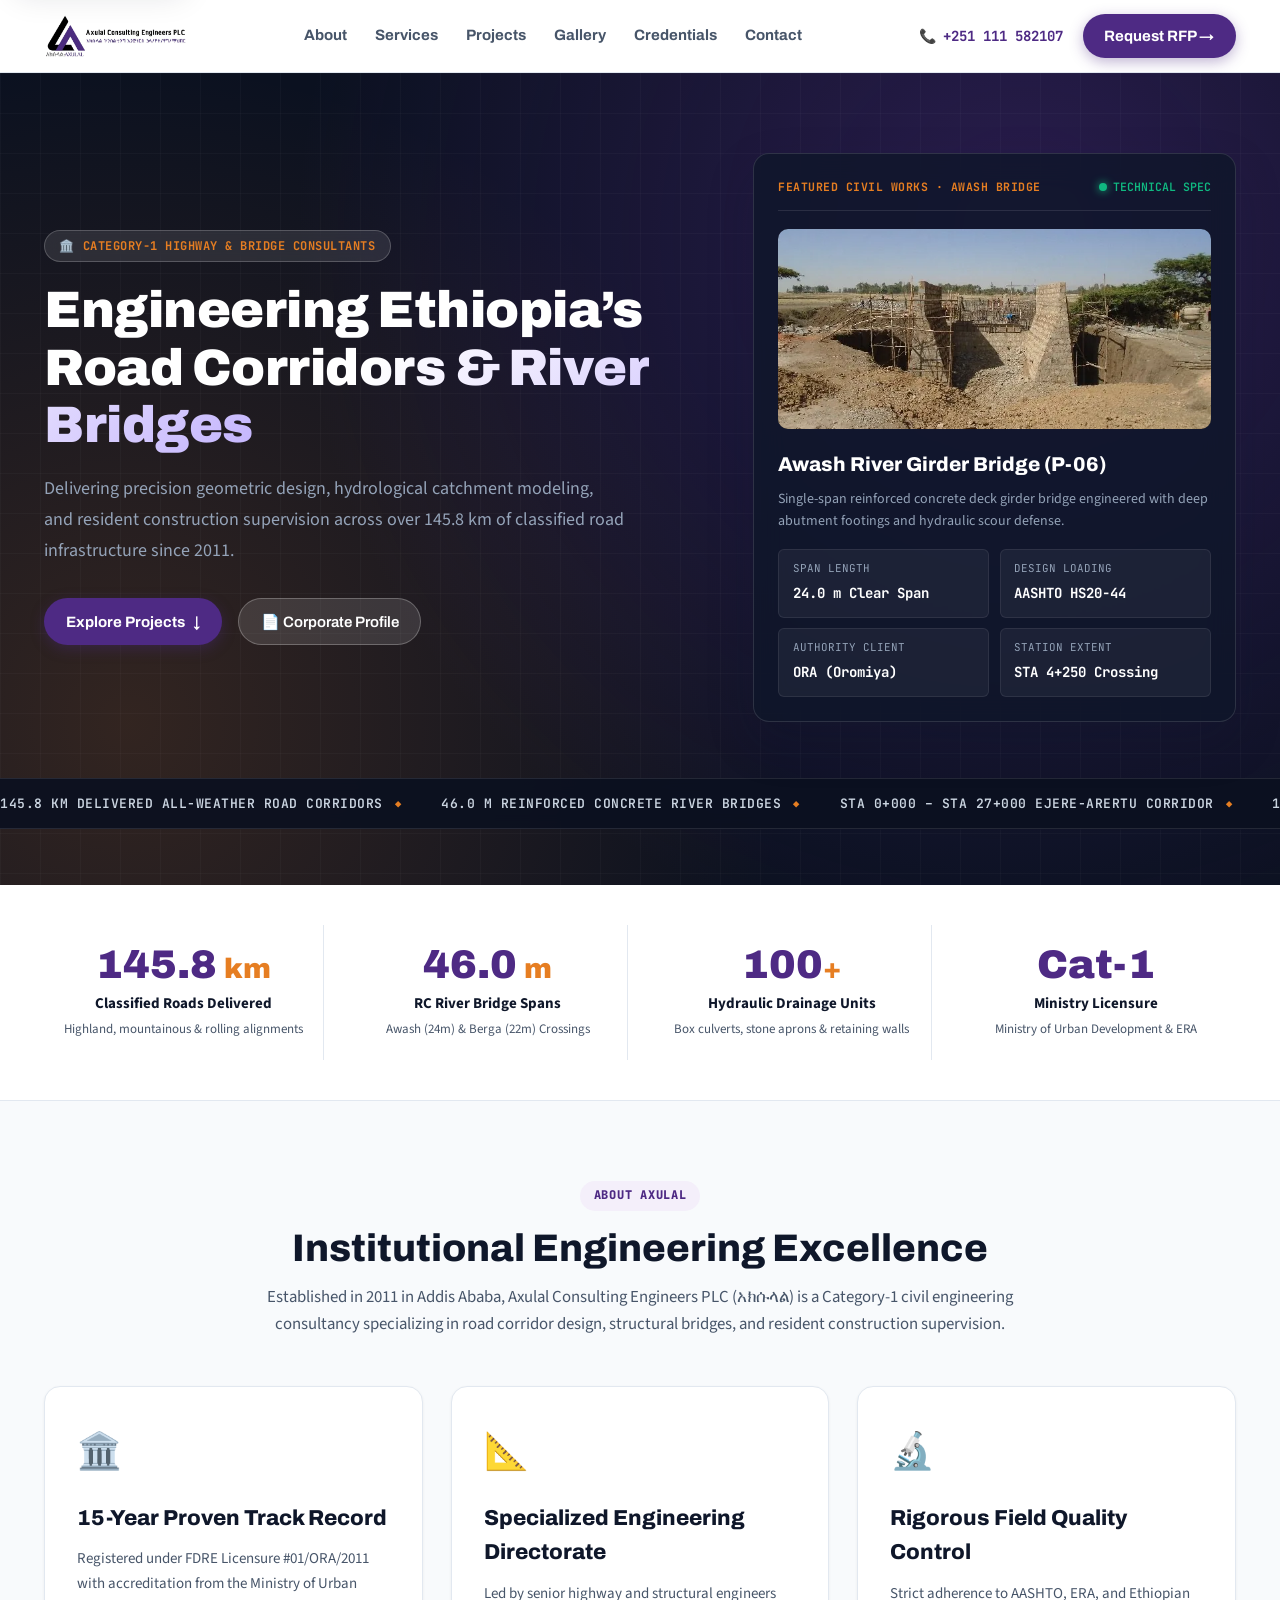
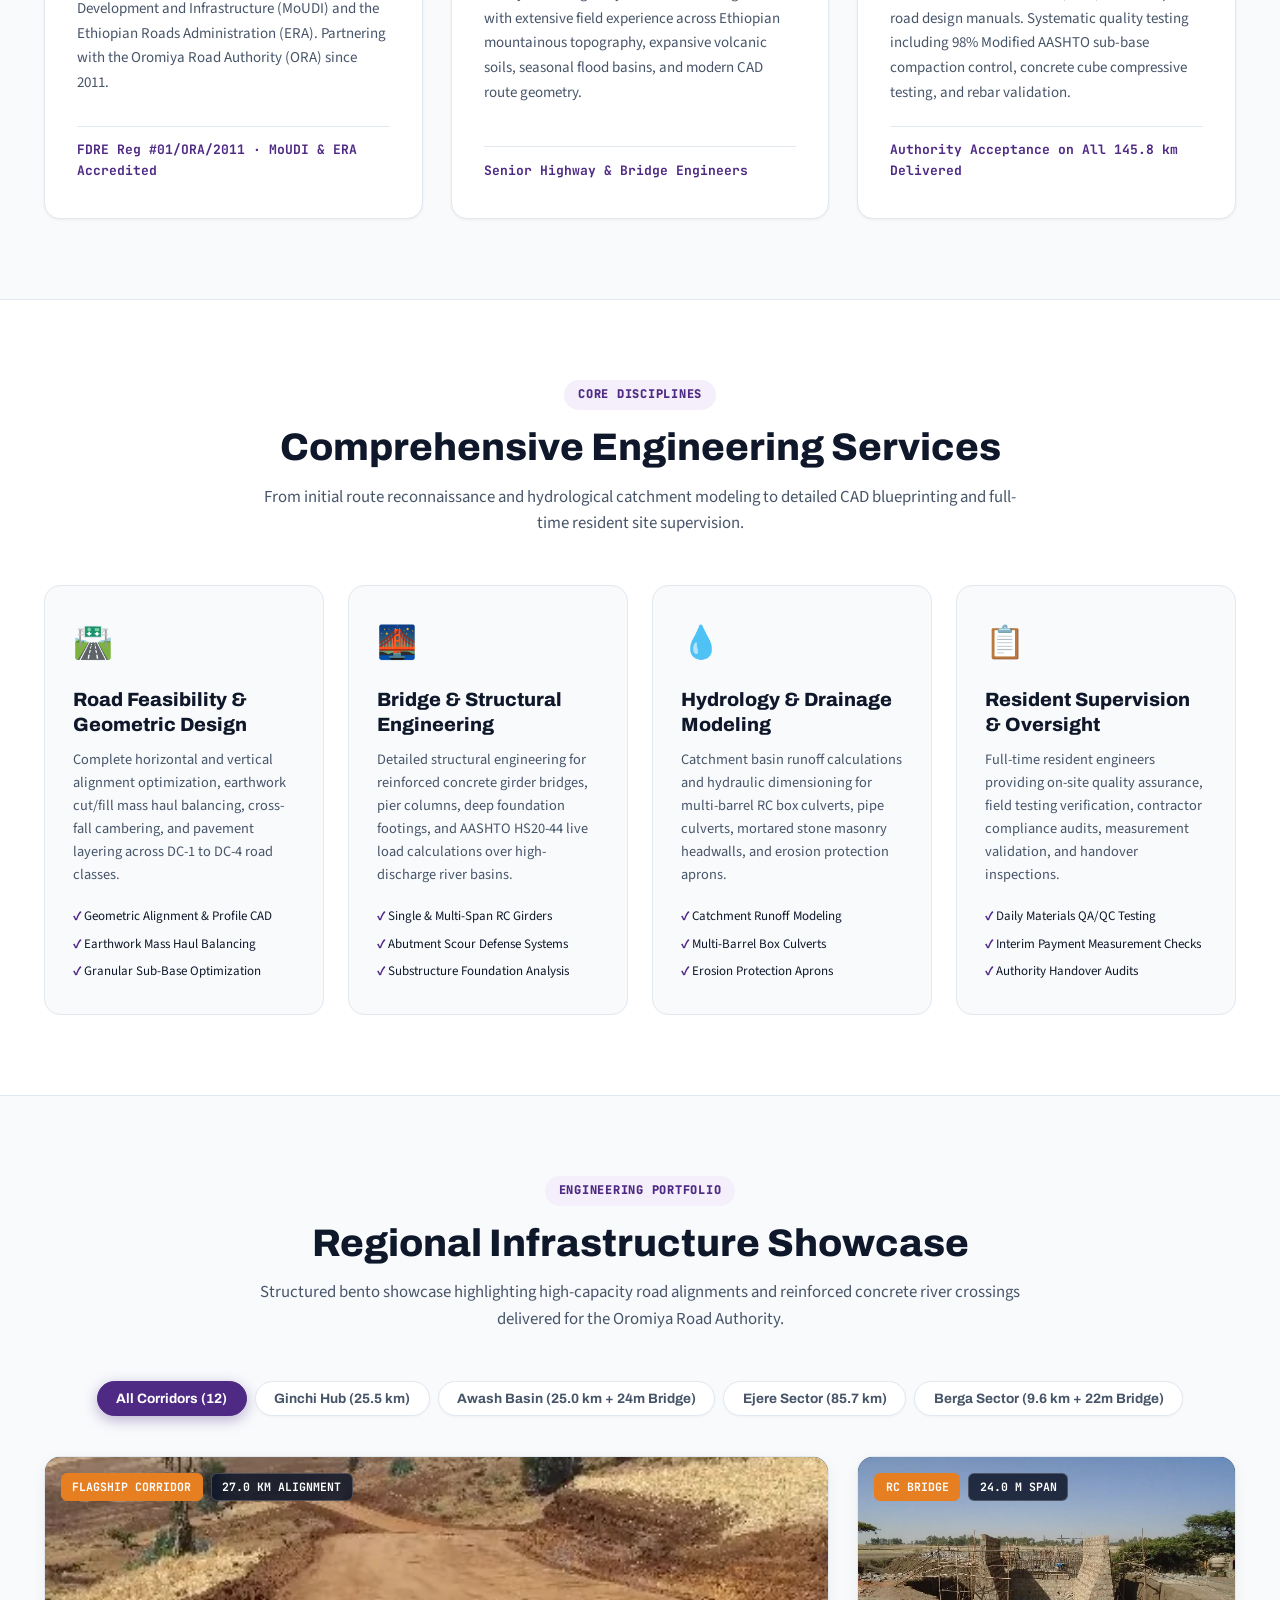
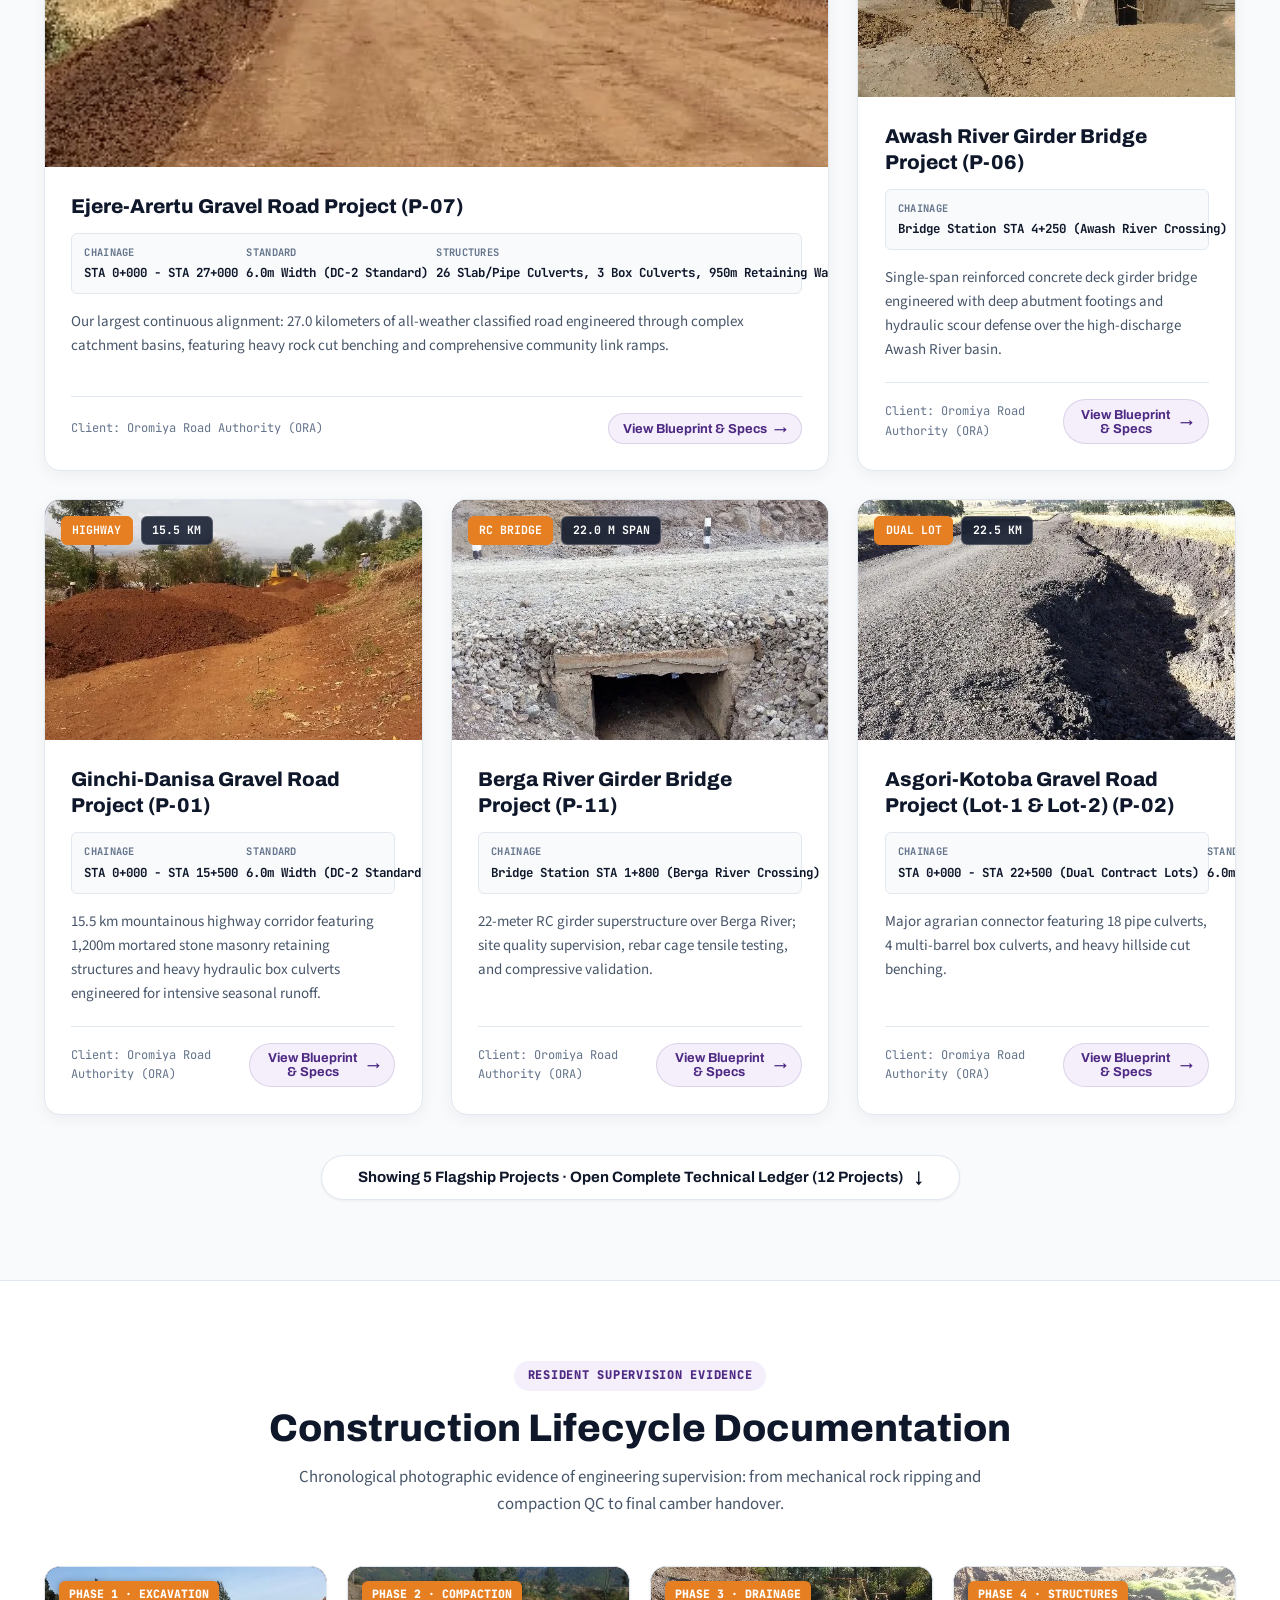
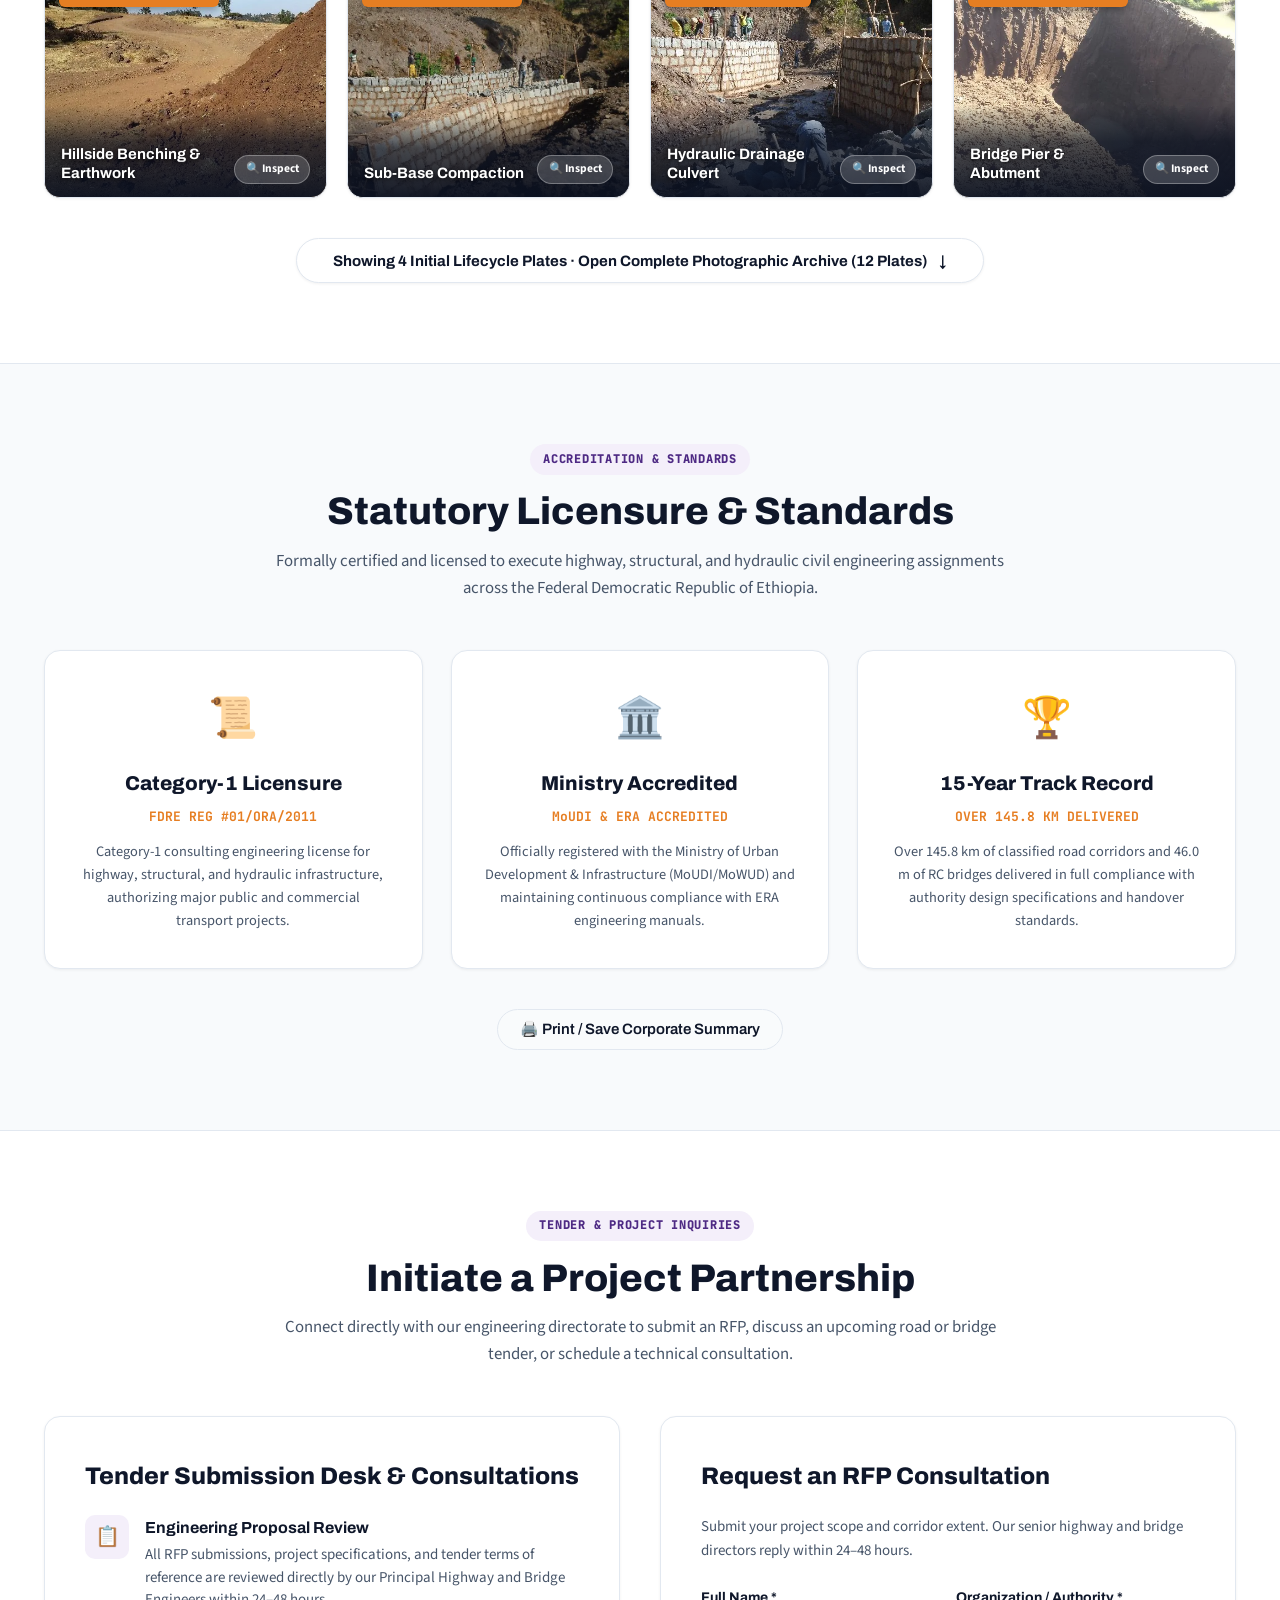
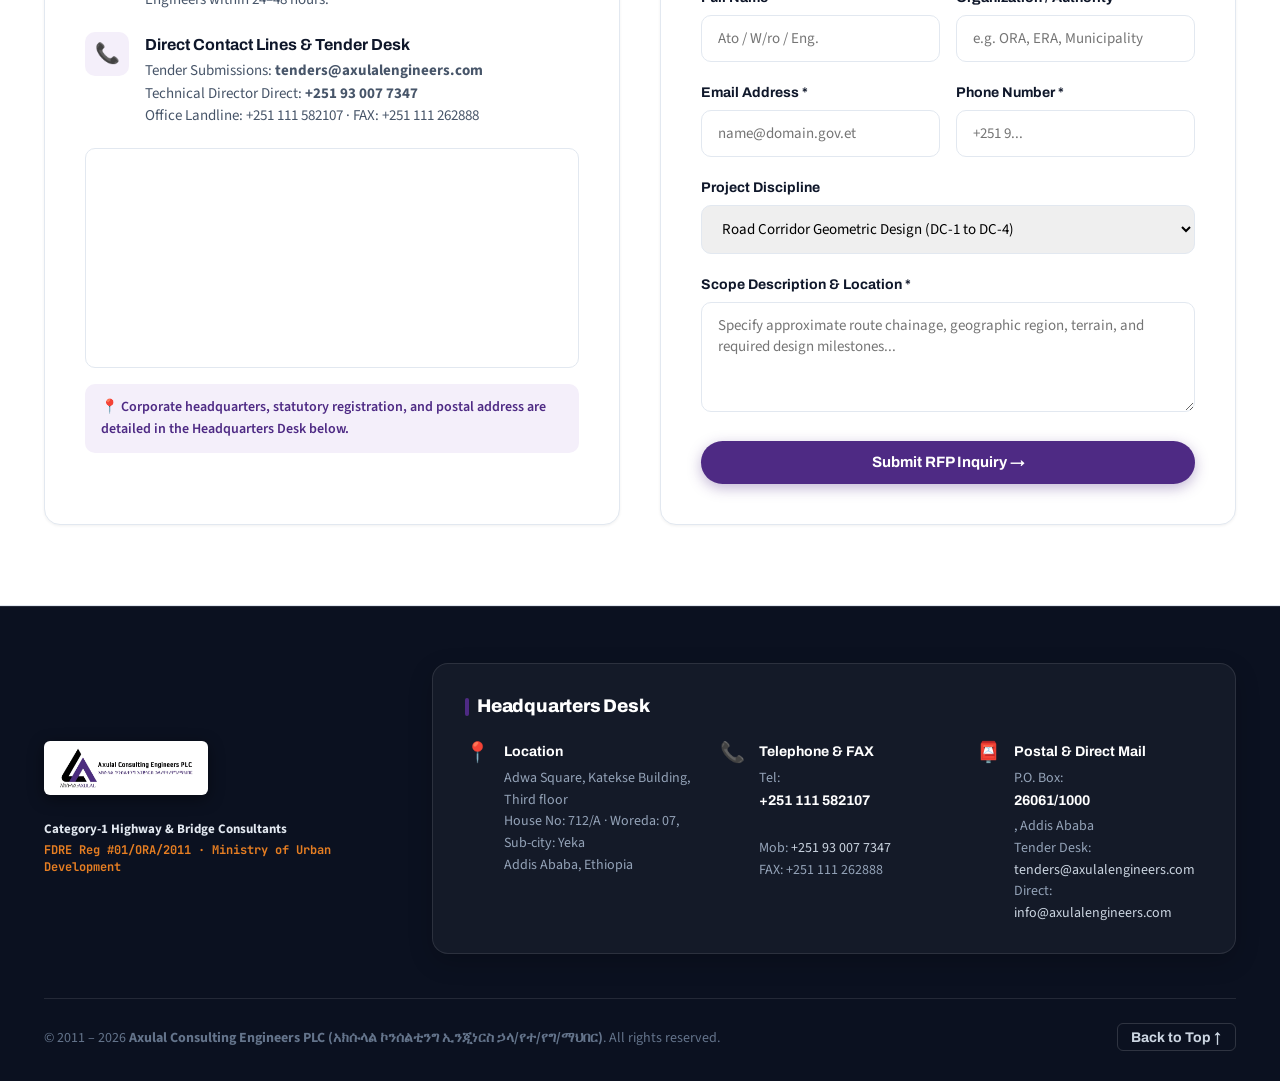
==== commit d63436f4: "fix(site): resolve all audit findings on project filtering, form validation, metric reconciliation, " ====
--- a/index.html
+++ b/index.html
@@ -3,27 +3,71 @@
 <head>
   <meta charset="UTF-8">
   <meta name="viewport" content="width=device-width, initial-scale=1.0, viewport-fit=cover">
-  <title>Axulal Consulting Engineers PLC | Category-1 Highway &amp; Bridge Engineering Consultants</title>
-  <meta name="description" content="Axulal Consulting Engineers PLC — Category-1 Highway and Bridge consulting engineers in Addis Ababa, Ethiopia (FDRE Reg #01/ORA/2011). Over 145 km of delivered arterial infrastructure since 2011.">
+  <title>Axulal Consulting Engineers PLC | Category-1 Highway &amp; Bridge Consultants</title>
+  <meta name="description" content="Axulal Consulting Engineers PLC — Category-1 Highway and Bridge consulting engineers in Addis Ababa, Ethiopia (FDRE Reg #01/ORA/2011). Over 145.8 km of classified road corridors and 46.0 m of reinforced concrete river crossings delivered since 2011.">
+  <link rel="canonical" href="https://axulalengineers.com/">
   <meta name="theme-color" content="#0b1120">
+
+  <!-- Open Graph / Social Meta -->
+  <meta property="og:type" content="website">
+  <meta property="og:url" content="https://axulalengineers.com/">
+  <meta property="og:title" content="Axulal Consulting Engineers PLC | Category-1 Highway &amp; Bridge Consultants">
+  <meta property="og:description" content="Category-1 Highway &amp; Bridge engineering consultancy in Addis Ababa, Ethiopia. Delivering over 145.8 km of classified road corridors and 46.0 m of reinforced concrete river crossings since 2011.">
+  <meta property="og:image" content="https://axulalengineers.com/assets/logo.png">
+
+  <!-- Twitter Meta -->
+  <meta name="twitter:card" content="summary_large_image">
+  <meta name="twitter:url" content="https://axulalengineers.com/">
+  <meta name="twitter:title" content="Axulal Consulting Engineers PLC | Category-1 Highway &amp; Bridge Consultants">
+  <meta name="twitter:description" content="Category-1 Highway &amp; Bridge engineering consultancy in Addis Ababa, Ethiopia. Delivering over 145.8 km of classified road corridors and 46.0 m of reinforced concrete river crossings since 2011.">
+  <meta name="twitter:image" content="https://axulalengineers.com/assets/logo.png">
+
+  <!-- Favicons -->
+  <link rel="icon" type="image/x-icon" href="favicon.ico">
+  <link rel="icon" type="image/svg+xml" href="assets/favicon.svg">
+  <link rel="icon" type="image/png" href="assets/favicon.png">
+
+  <!-- Structured Data (JSON-LD) -->
+  <script type="application/ld+json">
+  {
+    "@context": "https://schema.org",
+    "@type": "EngineeringService",
+    "name": "Axulal Consulting Engineers PLC",
+    "alternateName": "አክሱላል ኮንሰልቲንግ ኢንጂነርስ ኃላ/የተ/የግ/ማህበር",
+    "url": "https://axulalengineers.com",
+    "logo": "https://axulalengineers.com/assets/logo.png",
+    "image": "https://axulalengineers.com/assets/projects/proj_6_awash_bridge.jpg",
+    "foundingDate": "2011",
+    "description": "Category-1 Highway and Bridge consulting engineers in Addis Ababa, Ethiopia (FDRE Reg #01/ORA/2011). Specializing in road geometric design, RC bridges, and resident construction supervision.",
+    "address": {
+      "@type": "PostalAddress",
+      "streetAddress": "Adwa Square, Katekse Building, 3rd Floor, House No: 712/A, Woreda: 07",
+      "addressLocality": "Yeka Sub-city, Addis Ababa",
+      "postalCode": "26061/1000",
+      "addressCountry": "ET"
+    },
+    "telephone": "+251111582107",
+    "email": "tenders@axulalengineers.com",
+    "areaServed": "Ethiopia"
+  }
+  </script>
   
   <link rel="preconnect" href="https://fonts.googleapis.com">
   <link rel="preconnect" href="https://fonts.gstatic.com" crossorigin>
   <link href="https://fonts.googleapis.com/css2?family=Archivo:wght@600;700;800;900&family=JetBrains+Mono:wght@500;600;700;800&family=Source+Sans+3:wght@400;600;700&display=swap" rel="stylesheet">
   
-  <link rel="stylesheet" href="assets/css/site.css?v=21">
-  <link rel="icon" type="image/png" href="assets/logo.png?v=21">
+  <link rel="stylesheet" href="assets/css/site.css?v=22">
 </head>
 <body>
-  <a href="#projects" class="skip-link">Skip to Projects</a>
+  <a href="#main-content" class="skip-link">Skip to main content</a>
 
   <!-- Header -->
   <header class="site-header">
     <div class="container header-wrap">
-      <a href="#home">
+      <a href="#home" aria-label="Axulal Consulting Engineers PLC Home">
         <picture>
-          <source type="image/webp" srcset="assets/logo.webp?v=21">
-          <img src="assets/logo.png?v=21" alt="Axulal Consulting Engineers PLC Logo" class="brand-logo-img" width="1014" height="313">
+          <source type="image/webp" srcset="assets/logo-horizontal.webp?v=22">
+          <img src="assets/logo-horizontal.png?v=22" alt="Axulal Consulting Engineers PLC - አክሱላል" class="brand-logo-img" width="650" height="140">
         </picture>
       </a>
 
@@ -41,14 +85,14 @@
 
       <div class="header-cta-group">
         <a href="tel:+251111582107" class="phone-direct">
-          <span>📞</span> +251 111 582107
+          <span aria-hidden="true">📞</span> +251 111 582107
         </a>
-        <a href="#contact" class="btn-primary">
-          <span>Request RFP</span>
-          <span>&rarr;</span>
+        <a href="#contact" class="btn-primary btn-header-cta">
+          <span class="btn-cta-full">Request RFP &rarr;</span>
+          <span class="btn-cta-short">RFP &rarr;</span>
         </a>
         <button class="btn-mobile-toggle" id="btnMobileToggle" aria-label="Toggle Navigation" aria-expanded="false">
-          ☰
+          &#9776;
         </button>
       </div>
     </div>
@@ -69,7 +113,7 @@
     </div>
   </div>
 
-  <main>
+  <main id="main-content">
     <!-- Hero Section -->
     <section class="hero-viewport" id="home">
       <div class="hero-grid-overlay"></div>
@@ -78,39 +122,39 @@
         <!-- Left Hero Column -->
         <div>
           <div class="hero-badge-pill">
-            <span>🏛️</span>
+            <span aria-hidden="true">🏛️</span>
             <span>CATEGORY-1 HIGHWAY &amp; BRIDGE CONSULTANTS</span>
           </div>
           <h1 class="hero-title">
             Engineering Ethiopia’s <br>
-            <span class="highlight">Arterial Highways &amp; Critical Bridges</span>
+            <span class="highlight">Road Corridors &amp; River Bridges</span>
           </h1>
           <p class="hero-desc">
-            Delivering precision engineering design, hydrological modeling, and resident construction supervision across over 145 km of classified transport infrastructure since 2011.
+            Delivering precision geometric design, hydrological catchment modeling, and resident construction supervision across over 145.8 km of classified road infrastructure since 2011.
           </p>
           <div class="hero-btn-row">
             <a href="#projects" class="btn-primary">
-              <span>Explore Corridors</span>
+              <span>Explore Projects</span>
               <span>&darr;</span>
             </a>
             <a href="#credentials" class="btn-secondary-glass">
-              <span>📄 Capability Profile</span>
+              <span>📄 Corporate Profile</span>
             </a>
           </div>
         </div>
 
-        <!-- Right Telemetry Glass Card (Featured Project HUD) -->
+        <!-- Right Featured Civil Works Specification Card -->
         <div>
           <div class="telemetry-card">
             <div class="telemetry-header">
-              <span class="telemetry-tag">FEATURED INFRASTRUCTURE · AWASH BRIDGE</span>
-              <span class="telemetry-live-dot">VERIFIED SPEC</span>
+              <span class="telemetry-tag">FEATURED CIVIL WORKS &middot; AWASH BRIDGE</span>
+              <span class="telemetry-live-dot">TECHNICAL SPEC</span>
             </div>
 
             <div class="telemetry-img-wrap">
               <picture>
-                <source type="image/webp" srcset="assets/projects/proj_6_awash_bridge.webp?v=21">
-                <img src="assets/projects/proj_6_awash_bridge.jpg?v=21" alt="Awash River Girder Bridge" class="telemetry-img" width="1280" height="720">
+                <source type="image/webp" srcset="assets/projects/proj_6_awash_bridge.webp?v=22">
+                <img src="assets/projects/proj_6_awash_bridge.jpg?v=22" alt="Awash River Girder Bridge" class="telemetry-img" width="1280" height="720">
               </picture>
             </div>
 
@@ -142,16 +186,16 @@
 
       </div>
 
-      <!-- Live Telemetry Marquee Ticker -->
+      <!-- Infrastructure Highlights Marquee -->
       <div class="marquee-bar">
         <div class="marquee-track">
-          <span class="marquee-item">145.3 KM DELIVERED ALL-WEATHER HIGHWAYS</span>
+          <span class="marquee-item">145.8 KM DELIVERED ALL-WEATHER ROAD CORRIDORS</span>
           <span class="marquee-item">46.0 M REINFORCED CONCRETE RIVER BRIDGES</span>
           <span class="marquee-item">STA 0+000 – STA 27+000 EJERE-ARERTU CORRIDOR</span>
           <span class="marquee-item">100+ CROSS-DRAINAGE HYDRAULIC BOX &amp; PIPE CULVERTS</span>
           <span class="marquee-item">CATEGORY-1 FDRE REG #01/ORA/2011 ACCREDITATION</span>
           <span class="marquee-item">98% MODIFIED AASHTO SUB-BASE COMPACTION QC</span>
-          <span class="marquee-item">145.3 KM DELIVERED ALL-WEATHER HIGHWAYS</span>
+          <span class="marquee-item">145.8 KM DELIVERED ALL-WEATHER ROAD CORRIDORS</span>
           <span class="marquee-item">46.0 M REINFORCED CONCRETE RIVER BRIDGES</span>
           <span class="marquee-item">STA 0+000 – STA 27+000 EJERE-ARERTU CORRIDOR</span>
           <span class="marquee-item">100+ CROSS-DRAINAGE HYDRAULIC BOX &amp; PIPE CULVERTS</span>
@@ -166,8 +210,8 @@
       <div class="container">
         <div class="stat-grid">
           <div class="stat-box">
-            <div class="stat-number">145.3 <span class="stat-unit">km</span></div>
-            <div class="stat-label">Classified Highway Delivered</div>
+            <div class="stat-number">145.8 <span class="stat-unit">km</span></div>
+            <div class="stat-label">Classified Roads Delivered</div>
             <div class="stat-sub">Highland, mountainous &amp; rolling alignments</div>
           </div>
           <div class="stat-box">
@@ -182,7 +226,7 @@
           </div>
           <div class="stat-box">
             <div class="stat-number">Cat-1</div>
-            <div class="stat-label">Highest Statutory License</div>
+            <div class="stat-label">Ministry Licensure</div>
             <div class="stat-sub">Ministry of Urban Development &amp; ERA</div>
           </div>
         </div>
@@ -196,36 +240,36 @@
           <span class="section-tag">ABOUT AXULAL</span>
           <h2 class="section-title">Institutional Engineering Excellence</h2>
           <p class="section-desc">
-            Established in 2011 in Addis Ababa, Axulal Consulting Engineers PLC has earned a distinguished reputation as a premier Category-1 consultancy for critical road, highway, and bridge infrastructure.
+            Established in 2011 in Addis Ababa, Axulal Consulting Engineers PLC (አክሱላል) is a Category-1 civil engineering consultancy specializing in road corridor design, structural bridges, and resident construction supervision.
           </p>
         </div>
 
         <div class="about-bento-grid">
           <div class="about-bento-card">
-            <span class="about-card-icon">🏛️</span>
-            <h3 class="about-card-title">15 Years of National Impact</h3>
+            <span class="about-card-icon" aria-hidden="true">🏛️</span>
+            <h3 class="about-card-title">15-Year Proven Track Record</h3>
             <p class="about-card-text">
-              Fully licensed as a Category-1 Highway and Bridge Consultant under FDRE Registration #01/ORA/2011. Partnering with the Oromiya Road Authority (ORA) and national transport authorities since 2011 with zero contractual defaults.
-            </p>
-            <div class="about-card-highlight">FDRE Reg #01/ORA/2011 · MoWUD &amp; ERA Accredited</div>
+              Registered under FDRE Licensure #01/ORA/2011 with accreditation from the Ministry of Urban Development and Infrastructure (MoUDI) and the Ethiopian Roads Administration (ERA). Partnering with the Oromiya Road Authority (ORA) since 2011.
+            </p>
+            <div class="about-card-highlight">FDRE Reg #01/ORA/2011 &middot; MoUDI &amp; ERA Accredited</div>
           </div>
 
           <div class="about-bento-card">
-            <span class="about-card-icon">📐</span>
-            <h3 class="about-card-title">Technical Directorate</h3>
+            <span class="about-card-icon" aria-hidden="true">📐</span>
+            <h3 class="about-card-title">Specialized Engineering Directorate</h3>
             <p class="about-card-text">
-              Led by senior highway and structural engineers with decades of specialized field expertise in complex Ethiopian topography, volcanic soils, high-discharge hydrological basins, and modern CAD geometric design.
-            </p>
-            <div class="about-card-highlight">Multi-Discipline Highway &amp; Bridge Specialists</div>
+              Led by senior highway and structural engineers with extensive field experience across Ethiopian mountainous topography, expansive volcanic soils, seasonal flood basins, and modern CAD route geometry.
+            </p>
+            <div class="about-card-highlight">Senior Highway &amp; Bridge Engineers</div>
           </div>
 
           <div class="about-bento-card">
-            <span class="about-card-icon">🔬</span>
-            <h3 class="about-card-title">Rigorous Quality Assurance</h3>
+            <span class="about-card-icon" aria-hidden="true">🔬</span>
+            <h3 class="about-card-title">Rigorous Field Quality Control</h3>
             <p class="about-card-text">
-              Strict compliance with AASHTO, ERA, and Ethiopian building codes. Dedicated field testing protocols including 98% Modified AASHTO compaction control, concrete cube compressive testing, and rebar tensile validation.
-            </p>
-            <div class="about-card-highlight">100% Quality Acceptance on Delivered Arteries</div>
+              Strict adherence to AASHTO, ERA, and Ethiopian road design manuals. Systematic quality testing including 98% Modified AASHTO sub-base compaction control, concrete cube compressive testing, and rebar validation.
+            </p>
+            <div class="about-card-highlight">Authority Acceptance on All 145.8 km Delivered</div>
           </div>
         </div>
       </div>
@@ -238,60 +282,60 @@
           <span class="section-tag">CORE DISCIPLINES</span>
           <h2 class="section-title">Comprehensive Engineering Services</h2>
           <p class="section-desc">
-            From initial terrain reconnaissance and hydrological modeling to detailed CAD blueprinting and resident site supervision.
+            From initial route reconnaissance and hydrological catchment modeling to detailed CAD blueprinting and full-time resident site supervision.
           </p>
         </div>
 
         <div class="services-grid">
           <div class="service-card">
-            <div class="service-icon-box">🛣️</div>
-            <h3 class="service-title">Highway &amp; Route Design</h3>
+            <div class="service-icon-box" aria-hidden="true">🛣️</div>
+            <h3 class="service-title">Road Feasibility &amp; Geometric Design</h3>
             <p class="service-text">
-              Comprehensive geometric alignment, earthwork balancing, terrain profile modeling, and pavement structure design across DC-1 to DC-4 classifications.
+              Complete horizontal and vertical alignment optimization, earthwork cut/fill mass haul balancing, cross-fall cambering, and pavement layering across DC-1 to DC-4 road classes.
             </p>
             <ul class="service-list">
-              <li>Geometric CAD Alignments</li>
-              <li>Cut/Fill Mass Haul Optimization</li>
-              <li>Pavement Thickness Design</li>
+              <li>Geometric Alignment &amp; Profile CAD</li>
+              <li>Earthwork Mass Haul Balancing</li>
+              <li>Granular Sub-Base Optimization</li>
             </ul>
           </div>
 
           <div class="service-card">
-            <div class="service-icon-box">🌉</div>
+            <div class="service-icon-box" aria-hidden="true">🌉</div>
             <h3 class="service-title">Bridge &amp; Structural Engineering</h3>
             <p class="service-text">
-              Detailed structural engineering for reinforced concrete girder bridges, pier columns, deep foundation footings, and AASHTO HS20-44 live load calculations.
+              Detailed structural engineering for reinforced concrete girder bridges, pier columns, deep foundation footings, and AASHTO HS20-44 live load calculations over high-discharge river basins.
             </p>
             <ul class="service-list">
               <li>Single &amp; Multi-Span RC Girders</li>
-              <li>Abutment Scour Defense</li>
+              <li>Abutment Scour Defense Systems</li>
               <li>Substructure Foundation Analysis</li>
             </ul>
           </div>
 
           <div class="service-card">
-            <div class="service-icon-box">💧</div>
-            <h3 class="service-title">Hydrology &amp; Drainage</h3>
+            <div class="service-icon-box" aria-hidden="true">💧</div>
+            <h3 class="service-title">Hydrology &amp; Drainage Modeling</h3>
             <p class="service-text">
-              Catchment basin modeling, runoff hydrographs, and hydraulic dimensioning for multi-barrel RC box culverts, slab culverts, and stone masonry ditch linings.
+              Catchment basin runoff calculations and hydraulic dimensioning for multi-barrel RC box culverts, pipe culverts, mortared stone masonry headwalls, and erosion protection aprons.
             </p>
             <ul class="service-list">
-              <li>50-Year Flood Hydrographs</li>
+              <li>Catchment Runoff Modeling</li>
               <li>Multi-Barrel Box Culverts</li>
               <li>Erosion Protection Aprons</li>
             </ul>
           </div>
 
           <div class="service-card">
-            <div class="service-icon-box">📋</div>
-            <h3 class="service-title">Resident Site Supervision</h3>
+            <div class="service-icon-box" aria-hidden="true">📋</div>
+            <h3 class="service-title">Resident Supervision &amp; Oversight</h3>
             <p class="service-text">
-              Full-time resident engineers providing on-site quality control, laboratory testing verification, contractor compliance audits, and contract administration.
+              Full-time resident engineers providing on-site quality assurance, field testing verification, contractor compliance audits, measurement validation, and handover inspections.
             </p>
             <ul class="service-list">
               <li>Daily Materials QA/QC Testing</li>
-              <li>Interim Payment Certificates (IPC)</li>
-              <li>Final Milestone Handover Audits</li>
+              <li>Interim Payment Measurement Checks</li>
+              <li>Authority Handover Audits</li>
             </ul>
           </div>
         </div>
@@ -305,17 +349,17 @@
           <span class="section-tag">ENGINEERING PORTFOLIO</span>
           <h2 class="section-title">Regional Infrastructure Showcase</h2>
           <p class="section-desc">
-            Structured bento showcase highlighting high-capacity highway alignments and reinforced concrete river crossings delivered for the Oromiya Road Authority.
+            Structured bento showcase highlighting high-capacity road alignments and reinforced concrete river crossings delivered for the Oromiya Road Authority.
           </p>
         </div>
 
-        <!-- Regional Hub Filter Tabs -->
+        <!-- Regional Hub Filter Tabs with Mathematically Verified Lengths -->
         <div class="hub-tabs-wrap">
           <button class="hub-tab active" data-hub="all">All Corridors (12)</button>
-          <button class="hub-tab" data-hub="ginchi">Ginchi Corridor (15.5km)</button>
-          <button class="hub-tab" data-hub="awash">Awash River Basin (35km)</button>
-          <button class="hub-tab" data-hub="ejere">Ejere Regional Sector (56.5km)</button>
-          <button class="hub-tab" data-hub="berga">Berga River Crossing (22m)</button>
+          <button class="hub-tab" data-hub="ginchi">Ginchi Hub (25.5 km)</button>
+          <button class="hub-tab" data-hub="awash">Awash Basin (25.0 km + 24m Bridge)</button>
+          <button class="hub-tab" data-hub="ejere">Ejere Sector (85.7 km)</button>
+          <button class="hub-tab" data-hub="berga">Berga Sector (9.6 km + 22m Bridge)</button>
         </div>
 
         <!-- Bento Grid -->
@@ -323,8 +367,8 @@
                   <article class="bento-card bento-hero" data-hub="ejere" >
           <div class="bento-img-wrap">
             <picture>
-              <source type="image/webp" srcset="assets/projects/proj_7_ejere_arertu.webp?v=21">
-              <img src="assets/projects/proj_7_ejere_arertu.jpg?v=21" alt="Ejere-Arertu Gravel Road Project" class="bento-img" loading="lazy" width="800" height="500">
+              <source type="image/webp" srcset="assets/projects/proj_7_ejere_arertu.webp?v=22">
+              <img src="assets/projects/proj_7_ejere_arertu.jpg?v=22" alt="Ejere-Arertu Gravel Road Project" class="bento-img" loading="lazy" width="800" height="500">
             </picture>
             <div class="bento-badge-group">
               <span class="bento-pill pill-amber">FLAGSHIP CORRIDOR</span>
@@ -362,8 +406,8 @@
         <article class="bento-card " data-hub="awash" >
           <div class="bento-img-wrap">
             <picture>
-              <source type="image/webp" srcset="assets/projects/proj_6_awash_bridge.webp?v=21">
-              <img src="assets/projects/proj_6_awash_bridge.jpg?v=21" alt="Awash River Girder Bridge Project" class="bento-img" loading="lazy" width="800" height="500">
+              <source type="image/webp" srcset="assets/projects/proj_6_awash_bridge.webp?v=22">
+              <img src="assets/projects/proj_6_awash_bridge.jpg?v=22" alt="Awash River Girder Bridge Project" class="bento-img" loading="lazy" width="800" height="500">
             </picture>
             <div class="bento-badge-group">
               <span class="bento-pill pill-amber">RC BRIDGE</span>
@@ -401,8 +445,8 @@
         <article class="bento-card " data-hub="ginchi" >
           <div class="bento-img-wrap">
             <picture>
-              <source type="image/webp" srcset="assets/projects/proj_1_ginchi_danisa.webp?v=21">
-              <img src="assets/projects/proj_1_ginchi_danisa.jpg?v=21" alt="Ginchi-Danisa Gravel Road Project" class="bento-img" loading="lazy" width="800" height="500">
+              <source type="image/webp" srcset="assets/projects/proj_1_ginchi_danisa.webp?v=22">
+              <img src="assets/projects/proj_1_ginchi_danisa.jpg?v=22" alt="Ginchi-Danisa Gravel Road Project" class="bento-img" loading="lazy" width="800" height="500">
             </picture>
             <div class="bento-badge-group">
               <span class="bento-pill pill-amber">HIGHWAY</span>
@@ -440,8 +484,8 @@
         <article class="bento-card " data-hub="berga" >
           <div class="bento-img-wrap">
             <picture>
-              <source type="image/webp" srcset="assets/projects/proj_11_berga_bridge.webp?v=21">
-              <img src="assets/projects/proj_11_berga_bridge.jpg?v=21" alt="Berga River Girder Bridge Project" class="bento-img" loading="lazy" width="800" height="500">
+              <source type="image/webp" srcset="assets/projects/proj_11_berga_bridge.webp?v=22">
+              <img src="assets/projects/proj_11_berga_bridge.jpg?v=22" alt="Berga River Girder Bridge Project" class="bento-img" loading="lazy" width="800" height="500">
             </picture>
             <div class="bento-badge-group">
               <span class="bento-pill pill-amber">RC BRIDGE</span>
@@ -479,8 +523,8 @@
         <article class="bento-card " data-hub="ejere" >
           <div class="bento-img-wrap">
             <picture>
-              <source type="image/webp" srcset="assets/projects/proj_2_asgori_kotoba.webp?v=21">
-              <img src="assets/projects/proj_2_asgori_kotoba.jpg?v=21" alt="Asgori-Kotoba Gravel Road Project (Lot-1 & Lot-2)" class="bento-img" loading="lazy" width="800" height="500">
+              <source type="image/webp" srcset="assets/projects/proj_2_asgori_kotoba.webp?v=22">
+              <img src="assets/projects/proj_2_asgori_kotoba.jpg?v=22" alt="Asgori-Kotoba Gravel Road Project (Lot-1 & Lot-2)" class="bento-img" loading="lazy" width="800" height="500">
             </picture>
             <div class="bento-badge-group">
               <span class="bento-pill pill-amber">DUAL LOT</span>
@@ -518,8 +562,8 @@
         <article class="bento-card bento-hero" data-hub="ejere" data-hidden-project="true">
           <div class="bento-img-wrap">
             <picture>
-              <source type="image/webp" srcset="assets/projects/proj_8_ejere_kake.webp?v=21">
-              <img src="assets/projects/proj_8_ejere_kake.jpg?v=21" alt="Ejere-Kake-Arertu Gravel Road Project" class="bento-img" loading="lazy" width="800" height="500">
+              <source type="image/webp" srcset="assets/projects/proj_8_ejere_kake.webp?v=22">
+              <img src="assets/projects/proj_8_ejere_kake.jpg?v=22" alt="Ejere-Kake-Arertu Gravel Road Project" class="bento-img" loading="lazy" width="800" height="500">
             </picture>
             <div class="bento-badge-group">
               <span class="bento-pill pill-amber">HIGHWAY</span>
@@ -557,8 +601,8 @@
         <article class="bento-card " data-hub="awash" data-hidden-project="true">
           <div class="bento-img-wrap">
             <picture>
-              <source type="image/webp" srcset="assets/projects/proj_9_olenkomi_hamdo.webp?v=21">
-              <img src="assets/projects/proj_9_olenkomi_hamdo.jpg?v=21" alt="Olenkomi-Hamdo Gravel Road Project" class="bento-img" loading="lazy" width="800" height="500">
+              <source type="image/webp" srcset="assets/projects/proj_9_olenkomi_hamdo.webp?v=22">
+              <img src="assets/projects/proj_9_olenkomi_hamdo.jpg?v=22" alt="Olenkomi-Hamdo Gravel Road Project" class="bento-img" loading="lazy" width="800" height="500">
             </picture>
             <div class="bento-badge-group">
               <span class="bento-pill pill-amber">HIGHWAY</span>
@@ -596,8 +640,8 @@
         <article class="bento-card " data-hub="ejere" data-hidden-project="true">
           <div class="bento-img-wrap">
             <picture>
-              <source type="image/webp" srcset="assets/projects/proj_3_asgori_link.webp?v=21">
-              <img src="assets/projects/proj_3_asgori_link.jpg?v=21" alt="Asgori-Kotoba Link Road Project" class="bento-img" loading="lazy" width="800" height="500">
+              <source type="image/webp" srcset="assets/projects/proj_3_asgori_link.webp?v=22">
+              <img src="assets/projects/proj_3_asgori_link.jpg?v=22" alt="Asgori-Kotoba Link Road Project" class="bento-img" loading="lazy" width="800" height="500">
             </picture>
             <div class="bento-badge-group">
               <span class="bento-pill pill-amber">FEEDER</span>
@@ -635,8 +679,8 @@
         <article class="bento-card " data-hub="ginchi" data-hidden-project="true">
           <div class="bento-img-wrap">
             <picture>
-              <source type="image/webp" srcset="assets/projects/proj_4_arbu_roge.webp?v=21">
-              <img src="assets/projects/proj_4_arbu_roge.jpg?v=21" alt="Arbu-Roge Gravel Road Project" class="bento-img" loading="lazy" width="800" height="500">
+              <source type="image/webp" srcset="assets/projects/proj_4_arbu_roge.webp?v=22">
+              <img src="assets/projects/proj_4_arbu_roge.jpg?v=22" alt="Arbu-Roge Gravel Road Project" class="bento-img" loading="lazy" width="800" height="500">
             </picture>
             <div class="bento-badge-group">
               <span class="bento-pill pill-amber">HIGHWAY</span>
@@ -674,8 +718,8 @@
         <article class="bento-card " data-hub="ejere" data-hidden-project="true">
           <div class="bento-img-wrap">
             <picture>
-              <source type="image/webp" srcset="assets/projects/proj_5_asgori_roge.webp?v=21">
-              <img src="assets/projects/proj_5_asgori_roge.jpg?v=21" alt="Asgori-Roge Gravel Road Project" class="bento-img" loading="lazy" width="800" height="500">
+              <source type="image/webp" srcset="assets/projects/proj_5_asgori_roge.webp?v=22">
+              <img src="assets/projects/proj_5_asgori_roge.jpg?v=22" alt="Asgori-Roge Gravel Road Project" class="bento-img" loading="lazy" width="800" height="500">
             </picture>
             <div class="bento-badge-group">
               <span class="bento-pill pill-amber">FEEDER</span>
@@ -713,8 +757,8 @@
         <article class="bento-card " data-hub="awash" data-hidden-project="true">
           <div class="bento-img-wrap">
             <picture>
-              <source type="image/webp" srcset="assets/projects/proj_10_hamdo_awash.webp?v=21">
-              <img src="assets/projects/proj_10_hamdo_awash.jpg?v=21" alt="Hamdo-Awash Bune Gravel Road Project" class="bento-img" loading="lazy" width="800" height="500">
+              <source type="image/webp" srcset="assets/projects/proj_10_hamdo_awash.webp?v=22">
+              <img src="assets/projects/proj_10_hamdo_awash.jpg?v=22" alt="Hamdo-Awash Bune Gravel Road Project" class="bento-img" loading="lazy" width="800" height="500">
             </picture>
             <div class="bento-badge-group">
               <span class="bento-pill pill-amber">HIGHWAY</span>
@@ -752,8 +796,8 @@
         <article class="bento-card bento-hero" data-hub="berga" data-hidden-project="true">
           <div class="bento-img-wrap">
             <picture>
-              <source type="image/webp" srcset="assets/projects/proj_12_holota_kake.webp?v=21">
-              <img src="assets/projects/proj_12_holota_kake.jpg?v=21" alt="Holota-Kake-Berga River Gravel Road Project" class="bento-img" loading="lazy" width="800" height="500">
+              <source type="image/webp" srcset="assets/projects/proj_12_holota_kake.webp?v=22">
+              <img src="assets/projects/proj_12_holota_kake.jpg?v=22" alt="Holota-Kake-Berga River Gravel Road Project" class="bento-img" loading="lazy" width="800" height="500">
             </picture>
             <div class="bento-badge-group">
               <span class="bento-pill pill-amber">CORRIDOR</span>
@@ -815,8 +859,8 @@
                   <figure class="lifecycle-card" data-desc="Heavy crawler excavator cutting 1:1 roadway benches through steep volcanic rock slopes on Asgori-Kotoba alignment." >
           <div class="lifecycle-img-wrap">
             <picture>
-              <source type="image/webp" srcset="assets/gallery/plate_04_hillside_cut.webp?v=21">
-              <img src="assets/gallery/plate_04_hillside_cut.jpg?v=21" alt="Hillside Benching & Earthwork" class="lifecycle-img" loading="lazy" width="600" height="400">
+              <source type="image/webp" srcset="assets/gallery/plate_04_hillside_cut.webp?v=22">
+              <img src="assets/gallery/plate_04_hillside_cut.jpg?v=22" alt="Hillside Benching & Earthwork" class="lifecycle-img" loading="lazy" width="600" height="400">
             </picture>
             <span class="lifecycle-phase-tag">PHASE 1 · EXCAVATION</span>
             <div class="lifecycle-caption-bar">
@@ -828,8 +872,8 @@
         <figure class="lifecycle-card" data-desc="Heavy 15-ton vibratory road roller achieving 98% Modified AASHTO compaction density on selected granular sub-base." >
           <div class="lifecycle-img-wrap">
             <picture>
-              <source type="image/webp" srcset="assets/gallery/plate_01_compaction.webp?v=21">
-              <img src="assets/gallery/plate_01_compaction.jpg?v=21" alt="Sub-Base Compaction" class="lifecycle-img" loading="lazy" width="600" height="400">
+              <source type="image/webp" srcset="assets/gallery/plate_01_compaction.webp?v=22">
+              <img src="assets/gallery/plate_01_compaction.jpg?v=22" alt="Sub-Base Compaction" class="lifecycle-img" loading="lazy" width="600" height="400">
             </picture>
             <span class="lifecycle-phase-tag">PHASE 2 · COMPACTION</span>
             <div class="lifecycle-caption-bar">
@@ -841,8 +885,8 @@
         <figure class="lifecycle-card" data-desc="Hand-dressed mortared stone masonry headwalls and barrel construction providing high-capacity flood runoff cross-drainage." >
           <div class="lifecycle-img-wrap">
             <picture>
-              <source type="image/webp" srcset="assets/gallery/plate_03_drainage_culvert.webp?v=21">
-              <img src="assets/gallery/plate_03_drainage_culvert.jpg?v=21" alt="Hydraulic Drainage Culvert" class="lifecycle-img" loading="lazy" width="600" height="400">
+              <source type="image/webp" srcset="assets/gallery/plate_03_drainage_culvert.webp?v=22">
+              <img src="assets/gallery/plate_03_drainage_culvert.jpg?v=22" alt="Hydraulic Drainage Culvert" class="lifecycle-img" loading="lazy" width="600" height="400">
             </picture>
             <span class="lifecycle-phase-tag">PHASE 3 · DRAINAGE</span>
             <div class="lifecycle-caption-bar">
@@ -854,8 +898,8 @@
         <figure class="lifecycle-card" data-desc="Reinforced concrete pier column, abutment formwork, and heavy falsework bracing for Awash River Girder Bridge." >
           <div class="lifecycle-img-wrap">
             <picture>
-              <source type="image/webp" srcset="assets/gallery/plate_02_bridge_pier.webp?v=21">
-              <img src="assets/gallery/plate_02_bridge_pier.jpg?v=21" alt="Bridge Pier & Abutment" class="lifecycle-img" loading="lazy" width="600" height="400">
+              <source type="image/webp" srcset="assets/gallery/plate_02_bridge_pier.webp?v=22">
+              <img src="assets/gallery/plate_02_bridge_pier.jpg?v=22" alt="Bridge Pier & Abutment" class="lifecycle-img" loading="lazy" width="600" height="400">
             </picture>
             <span class="lifecycle-phase-tag">PHASE 4 · STRUCTURES</span>
             <div class="lifecycle-caption-bar">
@@ -867,8 +911,8 @@
         <figure class="lifecycle-card" data-desc="Excavation and reinforced concrete footing placement for bridge piers down to competent rock strata." data-hidden-gallery="true">
           <div class="lifecycle-img-wrap">
             <picture>
-              <source type="image/webp" srcset="assets/gallery/plate_06_foundation_works.webp?v=21">
-              <img src="assets/gallery/plate_06_foundation_works.jpg?v=21" alt="Substructure Deep Foundation" class="lifecycle-img" loading="lazy" width="600" height="400">
+              <source type="image/webp" srcset="assets/gallery/plate_06_foundation_works.webp?v=22">
+              <img src="assets/gallery/plate_06_foundation_works.jpg?v=22" alt="Substructure Deep Foundation" class="lifecycle-img" loading="lazy" width="600" height="400">
             </picture>
             <span class="lifecycle-phase-tag">PHASE 5 · FOUNDATIONS</span>
             <div class="lifecycle-caption-bar">
@@ -880,8 +924,8 @@
         <figure class="lifecycle-card" data-desc="Completed all-weather DC-2 gravel carriageway with 4% cross-fall camber smoothly winding through rural Oromia." data-hidden-gallery="true">
           <div class="lifecycle-img-wrap">
             <picture>
-              <source type="image/webp" srcset="assets/gallery/plate_05_road_alignment.webp?v=21">
-              <img src="assets/gallery/plate_05_road_alignment.jpg?v=21" alt="Finished DC-2 Carriageway" class="lifecycle-img" loading="lazy" width="600" height="400">
+              <source type="image/webp" srcset="assets/gallery/plate_05_road_alignment.webp?v=22">
+              <img src="assets/gallery/plate_05_road_alignment.jpg?v=22" alt="Finished DC-2 Carriageway" class="lifecycle-img" loading="lazy" width="600" height="400">
             </picture>
             <span class="lifecycle-phase-tag">PHASE 6 · SURFACING</span>
             <div class="lifecycle-caption-bar">
@@ -893,8 +937,8 @@
         <figure class="lifecycle-card" data-desc="Steel reinforcement and formwork assembly for a double-barrel RC box culvert designed for 50-year storm recurrence." data-hidden-gallery="true">
           <div class="lifecycle-img-wrap">
             <picture>
-              <source type="image/webp" srcset="assets/gallery/plate_07_box_culvert.webp?v=21">
-              <img src="assets/gallery/plate_07_box_culvert.jpg?v=21" alt="Box Culvert Formwork" class="lifecycle-img" loading="lazy" width="600" height="400">
+              <source type="image/webp" srcset="assets/gallery/plate_07_box_culvert.webp?v=22">
+              <img src="assets/gallery/plate_07_box_culvert.jpg?v=22" alt="Box Culvert Formwork" class="lifecycle-img" loading="lazy" width="600" height="400">
             </picture>
             <span class="lifecycle-phase-tag">PHASE 7 · HYDRAULICS</span>
             <div class="lifecycle-caption-bar">
@@ -906,8 +950,8 @@
         <figure class="lifecycle-card" data-desc="On-site field laboratory testing: sieve analysis, Atterberg limits, and concrete cube compression crush tests." data-hidden-gallery="true">
           <div class="lifecycle-img-wrap">
             <picture>
-              <source type="image/webp" srcset="assets/gallery/plate_08_materials_testing.webp?v=21">
-              <img src="assets/gallery/plate_08_materials_testing.jpg?v=21" alt="Laboratory Materials Testing" class="lifecycle-img" loading="lazy" width="600" height="400">
+              <source type="image/webp" srcset="assets/gallery/plate_08_materials_testing.webp?v=22">
+              <img src="assets/gallery/plate_08_materials_testing.jpg?v=22" alt="Laboratory Materials Testing" class="lifecycle-img" loading="lazy" width="600" height="400">
             </picture>
             <span class="lifecycle-phase-tag">PHASE 8 · MATERIALS QC</span>
             <div class="lifecycle-caption-bar">
@@ -919,8 +963,8 @@
         <figure class="lifecycle-card" data-desc="Mortared stone masonry gravity retaining wall protecting steep roadway cut slopes from landslide failure." data-hidden-gallery="true">
           <div class="lifecycle-img-wrap">
             <picture>
-              <source type="image/webp" srcset="assets/gallery/plate_09_retaining_wall.webp?v=21">
-              <img src="assets/gallery/plate_09_retaining_wall.jpg?v=21" alt="Masonry Retaining Wall" class="lifecycle-img" loading="lazy" width="600" height="400">
+              <source type="image/webp" srcset="assets/gallery/plate_09_retaining_wall.webp?v=22">
+              <img src="assets/gallery/plate_09_retaining_wall.jpg?v=22" alt="Masonry Retaining Wall" class="lifecycle-img" loading="lazy" width="600" height="400">
             </picture>
             <span class="lifecycle-phase-tag">PHASE 9 · STABILIZATION</span>
             <div class="lifecycle-caption-bar">
@@ -932,8 +976,8 @@
         <figure class="lifecycle-card" data-desc="Heavy motor grader shaping horizontal alignment curves and ditch profiles through high-altitude highland terrain." data-hidden-gallery="true">
           <div class="lifecycle-img-wrap">
             <picture>
-              <source type="image/webp" srcset="assets/gallery/plate_10_mountain_cut.webp?v=21">
-              <img src="assets/gallery/plate_10_mountain_cut.jpg?v=21" alt="Mountain Alignment Grading" class="lifecycle-img" loading="lazy" width="600" height="400">
+              <source type="image/webp" srcset="assets/gallery/plate_10_mountain_cut.webp?v=22">
+              <img src="assets/gallery/plate_10_mountain_cut.jpg?v=22" alt="Mountain Alignment Grading" class="lifecycle-img" loading="lazy" width="600" height="400">
             </picture>
             <span class="lifecycle-phase-tag">PHASE 10 · EARTHWORKS</span>
             <div class="lifecycle-caption-bar">
@@ -945,8 +989,8 @@
         <figure class="lifecycle-card" data-desc="Heavy structural timber falsework supporting formwork and rebar placement for 22m span concrete deck girders." data-hidden-gallery="true">
           <div class="lifecycle-img-wrap">
             <picture>
-              <source type="image/webp" srcset="assets/gallery/plate_11_bridge_deck.webp?v=21">
-              <img src="assets/gallery/plate_11_bridge_deck.jpg?v=21" alt="Girder Superstructure Falsework" class="lifecycle-img" loading="lazy" width="600" height="400">
+              <source type="image/webp" srcset="assets/gallery/plate_11_bridge_deck.webp?v=22">
+              <img src="assets/gallery/plate_11_bridge_deck.jpg?v=22" alt="Girder Superstructure Falsework" class="lifecycle-img" loading="lazy" width="600" height="400">
             </picture>
             <span class="lifecycle-phase-tag">PHASE 11 · SUPERSTRUCTURE</span>
             <div class="lifecycle-caption-bar">
@@ -958,8 +1002,8 @@
         <figure class="lifecycle-card" data-desc="Joint client-consultant final inspection: verifying cross-sections, drainage outfalls, and surface rideability." data-hidden-gallery="true">
           <div class="lifecycle-img-wrap">
             <picture>
-              <source type="image/webp" srcset="assets/gallery/plate_12_finished_road.webp?v=21">
-              <img src="assets/gallery/plate_12_finished_road.jpg?v=21" alt="Final Corridor Handover" class="lifecycle-img" loading="lazy" width="600" height="400">
+              <source type="image/webp" srcset="assets/gallery/plate_12_finished_road.webp?v=22">
+              <img src="assets/gallery/plate_12_finished_road.jpg?v=22" alt="Final Corridor Handover" class="lifecycle-img" loading="lazy" width="600" height="400">
             </picture>
             <span class="lifecycle-phase-tag">PHASE 12 · HANDOVER</span>
             <div class="lifecycle-caption-bar">
@@ -983,73 +1027,79 @@
     <section class="section-wrap" id="credentials">
       <div class="container">
         <div class="section-head">
-          <span class="section-tag">ACCREDITATION &amp; QA</span>
+          <span class="section-tag">ACCREDITATION &amp; STANDARDS</span>
           <h2 class="section-title">Statutory Licensure &amp; Standards</h2>
           <p class="section-desc">
-            Formally certified and licensed to execute high-stakes federal, regional, and municipal infrastructure assignments across the Federal Democratic Republic of Ethiopia.
+            Formally certified and licensed to execute highway, structural, and hydraulic civil engineering assignments across the Federal Democratic Republic of Ethiopia.
           </p>
         </div>
 
         <div class="credentials-grid">
           <div class="credential-badge-card">
-            <div class="credential-icon">📜</div>
+            <div class="credential-icon" aria-hidden="true">📜</div>
             <h3 class="credential-title">Category-1 Licensure</h3>
             <div class="credential-meta">FDRE REG #01/ORA/2011</div>
             <p class="credential-desc">
-              Highest statutory consulting license for highway, structural, and hydraulic infrastructure, legally authorizing unlimited contract value and technical jurisdiction.
+              Category-1 consulting engineering license for highway, structural, and hydraulic infrastructure, authorizing major public and commercial transport projects.
             </p>
           </div>
 
           <div class="credential-badge-card">
-            <div class="credential-icon">🏛️</div>
+            <div class="credential-icon" aria-hidden="true">🏛️</div>
             <h3 class="credential-title">Ministry Accredited</h3>
-            <div class="credential-meta">MoWUD &amp; ERA COMPLIANT</div>
+            <div class="credential-meta">MoUDI &amp; ERA ACCREDITED</div>
             <p class="credential-desc">
-              Officially registered with the Ministry of Urban Development and Ethiopian Roads Authority, maintaining strict compliance with national engineering codes.
+              Officially registered with the Ministry of Urban Development &amp; Infrastructure (MoUDI/MoWUD) and maintaining continuous compliance with ERA engineering manuals.
             </p>
           </div>
 
           <div class="credential-badge-card">
-            <div class="credential-icon">🏆</div>
-            <h3 class="credential-title">Flawless Delivery Record</h3>
-            <div class="credential-meta">15 YEARS · 100% TIMELY COMPLETION</div>
+            <div class="credential-icon" aria-hidden="true">🏆</div>
+            <h3 class="credential-title">15-Year Track Record</h3>
+            <div class="credential-meta">OVER 145.8 KM DELIVERED</div>
             <p class="credential-desc">
-              Over 145.3 km of classified roads and 46.0 m of RC bridges delivered with zero contractual defaults, zero liquidated damages, and 100% client satisfaction.
-            </p>
-          </div>
+              Over 145.8 km of classified road corridors and 46.0 m of RC bridges delivered in full compliance with authority design specifications and handover standards.
+            </p>
+          </div>
+        </div>
+
+        <div style="text-align:center; margin-top:2.5rem;">
+          <button onclick="window.print()" class="btn-secondary-glass" style="color:var(--text-main); border-color:var(--border-line);">
+            <span>🖨️ Print / Save Corporate Summary</span>
+          </button>
         </div>
       </div>
     </section>
 
-    <!-- Procurement & Tender Intake Terminal (NO Redundancy with Headquarters Desk) -->
+    <!-- Tender & Project Inquiries Section -->
     <section class="section-wrap alt" id="contact">
       <div class="container">
         <div class="section-head">
-          <span class="section-tag">PROCUREMENT &amp; TENDER INTAKE</span>
+          <span class="section-tag">TENDER &amp; PROJECT INQUIRIES</span>
           <h2 class="section-title">Initiate a Project Partnership</h2>
           <p class="section-desc">
-            Connect directly with our engineering directorate to submit an RFP, discuss an upcoming road/bridge tender, or schedule a technical advisory consultation.
+            Connect directly with our engineering directorate to submit an RFP, discuss an upcoming road or bridge tender, or schedule a technical consultation.
           </p>
         </div>
 
         <div class="terminal-grid">
           
-          <!-- Left Tender Submission & Advisory Intake Card -->
+          <!-- Left Tender Submission Desk & Consultations Card -->
           <div class="terminal-card">
-            <h3>Tender Submission Desk &amp; Advisory Intake</h3>
+            <h3>Tender Submission Desk &amp; Consultations</h3>
             
             <div class="hq-info-row">
-              <div class="hq-icon">📋</div>
+              <div class="hq-icon" aria-hidden="true">📋</div>
               <div class="hq-text">
-                <h4>Direct Procurement Routing</h4>
-                <p>All RFP submissions, project specifications, and tender terms of reference (TOR) are reviewed directly by our Principal Highway and Bridge Engineers within 24–48 business hours.</p>
+                <h4>Engineering Proposal Review</h4>
+                <p>All RFP submissions, project specifications, and tender terms of reference are reviewed directly by our Principal Highway and Bridge Engineers within 24–48 hours.</p>
               </div>
             </div>
 
             <div class="hq-info-row">
-              <div class="hq-icon">📞</div>
+              <div class="hq-icon" aria-hidden="true">📞</div>
               <div class="hq-text">
-                <h4>Procurement Hotlines &amp; Direct Mail</h4>
+                <h4>Direct Contact Lines &amp; Tender Desk</h4>
                 <p>Tender Submissions: <a href="mailto:tenders@axulalengineers.com"><strong>tenders@axulalengineers.com</strong></a><br>
                 Technical Director Direct: <a href="tel:+251930077347"><strong>+251 93 007 7347</strong></a><br>
                 Office Landline: <a href="tel:+251111582107">+251 111 582107</a> &middot; FAX: +251 111 262888</p>
@@ -1071,20 +1121,23 @@
             </div>
 
             <p class="tender-notice">
-              📍 Official corporate registration, postal address, and physical office details are located in the Headquarters Desk below.
-            </p>
-          </div>
-
-          <!-- Right RFP Consultation Terminal -->
+              📍 Corporate headquarters, statutory registration, and postal address are detailed in the Headquarters Desk below.
+            </p>
+          </div>
+
+          <!-- Right RFP Consultation Form with Anti-Spam & Verified Feedback -->
           <div class="terminal-card">
             <h3>Request an RFP Consultation</h3>
             <p style="font-size:0.9375rem; color:var(--text-muted); margin-bottom:1.5rem;">
-              Submit your corridor requirements and milestones. Our senior highway and bridge engineering directors reply within one working day.
+              Submit your project scope and corridor extent. Our senior highway and bridge directors reply within 24–48 hours.
             </p>
 
             <form id="rfpForm">
-              <input type="hidden" name="_subject" value="New Engineering RFP Submission - Axulal Web Portal">
+              <!-- FormSubmit Anti-Spam & Direct Routing -->
+              <input type="hidden" name="_subject" value="New Engineering Inquiry - Axulal Web Portal">
               <input type="hidden" name="_captcha" value="false">
+              <!-- Honeypot field (hidden from real users, catches bots) -->
+              <input type="text" name="_honey" style="display:none" tabindex="-1" autocomplete="off">
 
               <div class="form-row-2 form-group">
                 <div>
@@ -1111,10 +1164,10 @@
               <div class="form-group">
                 <label class="form-label" for="rfpDiscipline">Project Discipline</label>
                 <select id="rfpDiscipline" name="discipline" class="form-control">
-                  <option value="Highways &amp; Rural Road Corridor (DC-1 to DC-4)">Highways &amp; Rural Road Corridor (DC-1 to DC-4)</option>
+                  <option value="Road Corridor Geometric Design (DC-1 to DC-4)">Road Corridor Geometric Design (DC-1 to DC-4)</option>
                   <option value="Reinforced Concrete Girder River Bridge">Reinforced Concrete Girder River Bridge</option>
-                  <option value="Hydraulic Catchment &amp; Culvert System">Hydraulic Catchment &amp; Culvert System</option>
-                  <option value="Resident Construction Supervision &amp; Contract Administration">Resident Construction Supervision &amp; Contract Administration</option>
+                  <option value="Hydraulic Catchment &amp; Drainage Culverts">Hydraulic Catchment &amp; Drainage Culverts</option>
+                  <option value="Resident Construction Supervision &amp; QA">Resident Construction Supervision &amp; QA</option>
                 </select>
               </div>
 
@@ -1124,10 +1177,10 @@
               </div>
 
               <button type="submit" id="rfpSubmitBtn" class="btn-primary" style="width:100%; justify-content:center; padding:0.85rem;">
-                <span>Submit Inquiry to Engineering Desk &rarr;</span>
+                <span>Submit RFP Inquiry &rarr;</span>
               </button>
 
-              <div id="formStatusAlert" class="form-status-alert"></div>
+              <div id="formStatusAlert" class="form-status-alert" role="status" aria-live="polite"></div>
             </form>
           </div>
 
@@ -1143,8 +1196,8 @@
         <!-- Brand Block: Vivid colorful Logo on high-contrast crisp white badge (no white-out) -->
         <div class="footer-brand-side">
           <picture>
-            <source type="image/webp" srcset="assets/logo.webp?v=21">
-            <img src="assets/logo.png?v=21" alt="Axulal Consulting Engineers PLC Logo" class="footer-logo" width="1014" height="313">
+            <source type="image/webp" srcset="assets/logo.webp?v=22">
+            <img src="assets/logo.png?v=22" alt="Axulal Consulting Engineers PLC Logo" class="footer-logo" width="800" height="660">
           </picture>
           <div class="footer-reg-pill">
             <span class="reg-title">Category-1 Highway &amp; Bridge Consultants</span>
@@ -1249,7 +1302,7 @@
     </div>
   </div>
 
-  <script src="assets/js/data.js?v=21"></script>
-  <script src="assets/js/site.js?v=21"></script>
+  <script src="assets/js/data.js?v=22"></script>
+  <script src="assets/js/site.js?v=22"></script>
 </body>
 </html>
--- a/assets/css/site.css
+++ b/assets/css/site.css
@@ -48,6 +48,12 @@
   -webkit-font-smoothing: antialiased;
 }
 
+/* High-contrast focus rings for accessibility */
+:focus-visible {
+  outline: 2px solid var(--brand-violet);
+  outline-offset: 2px;
+}
+
 a {
   color: inherit;
   text-decoration: none;
@@ -67,16 +73,20 @@
 
 .skip-link {
   position: absolute;
-  top: -40px;
-  left: 0;
+  top: -60px;
+  left: 1rem;
   background: var(--brand-violet);
-  color: white;
-  padding: 8px;
+  color: #ffffff;
+  padding: 0.65rem 1.25rem;
   z-index: 1000;
+  border-radius: var(--radius-sm);
+  font-weight: 700;
+  font-size: 0.875rem;
   transition: top 0.2s ease;
+  box-shadow: var(--shadow-lg);
 }
 .skip-link:focus {
-  top: 0;
+  top: 1rem;
 }
 
 /* Glass Header */
@@ -84,7 +94,7 @@
   position: sticky;
   top: 0;
   z-index: 100;
-  background: rgba(255, 255, 255, 0.94);
+  background: rgba(255, 255, 255, 0.95);
   backdrop-filter: blur(12px);
   -webkit-backdrop-filter: blur(12px);
   border-bottom: 1px solid var(--border-line);
@@ -99,6 +109,8 @@
 .brand-logo-img {
   height: 44px;
   width: auto;
+  max-width: 250px;
+  object-fit: contain;
   display: block;
 }
 .nav-links {
@@ -152,6 +164,10 @@
   transform: translateY(-2px);
   box-shadow: 0 8px 24px var(--brand-violet-glow);
   color: #ffffff;
+}
+
+.btn-cta-short {
+  display: none;
 }
 
 /* Mobile Toggle */
@@ -161,9 +177,15 @@
   border: 1.5px solid var(--border-line);
   border-radius: var(--radius-sm);
   padding: 0.45rem 0.65rem;
-  font-size: 1.25rem;
+  font-size: 1.35rem;
+  line-height: 1;
   cursor: pointer;
   color: var(--text-main);
+  transition: all 0.2s ease;
+}
+.btn-mobile-toggle:hover {
+  border-color: var(--brand-violet);
+  color: var(--brand-violet);
 }
 
 /* Mobile Drawer */
@@ -199,7 +221,7 @@
   color: var(--brand-violet);
 }
 
-/* Hero Section (Architectural Viewport) */
+/* Hero Section */
 .hero-viewport {
   position: relative;
   background: var(--bg-dark);
@@ -294,9 +316,9 @@
   color: #ffffff;
 }
 
-/* Telemetry HUD Glass Card */
+/* Featured Civil Works Specification Card */
 .telemetry-card {
-  background: rgba(15, 23, 42, 0.78);
+  background: rgba(15, 23, 42, 0.82);
   backdrop-filter: blur(16px);
   -webkit-backdrop-filter: blur(16px);
   border: 1px solid var(--border-dark);
@@ -390,10 +412,10 @@
   color: #ffffff;
 }
 
-/* Live Telemetry Marquee */
+/* Infrastructure Highlights Marquee */
 .marquee-bar {
   margin-top: 3.5rem;
-  background: rgba(11, 17, 32, 0.9);
+  background: rgba(11, 17, 32, 0.92);
   backdrop-filter: blur(8px);
   border-top: 1px solid rgba(255, 255, 255, 0.1);
   border-bottom: 1px solid rgba(255, 255, 255, 0.1);
@@ -621,21 +643,28 @@
   flex-wrap: wrap;
 }
 .hub-tab {
-  background: var(--bg-card);
+  background: #ffffff;
   border: 1.5px solid var(--border-line);
   color: var(--text-muted);
-  padding: 0.6rem 1.25rem;
+  padding: 0.55rem 1.15rem;
   border-radius: var(--radius-full);
   font-family: var(--font-heading);
-  font-size: 0.875rem;
+  font-size: 0.85rem;
   font-weight: 700;
   cursor: pointer;
   transition: all 0.2s ease;
+  box-shadow: 0 1px 3px rgba(0,0,0,0.04);
 }
 .hub-tab.active, .hub-tab:hover {
   border-color: var(--brand-violet);
   color: var(--brand-violet);
   background: var(--brand-violet-soft);
+}
+.hub-tab.active {
+  background: var(--brand-violet);
+  color: #ffffff;
+  border-color: var(--brand-violet);
+  box-shadow: 0 4px 14px var(--brand-violet-glow);
 }
 
 /* Bento Projects Showcase */
@@ -954,9 +983,10 @@
 .credential-desc {
   font-size: 0.9rem;
   color: var(--text-muted);
-}
-
-/* Executive Tender Terminal */
+  line-height: 1.6;
+}
+
+/* Executive Tender & Consultation Terminal */
 .terminal-grid {
   display: grid;
   grid-template-columns: 1fr 1fr;
@@ -1039,10 +1069,11 @@
   border-radius: var(--radius-md);
   font-family: var(--font-body);
   font-size: 0.9375rem;
-  transition: border-color 0.2s ease;
+  transition: border-color 0.2s ease, box-shadow 0.2s ease;
 }
 .form-control:focus {
-  outline: none;
+  outline: 2px solid var(--brand-violet);
+  outline-offset: 1px;
   border-color: var(--brand-violet);
   box-shadow: 0 0 0 3px var(--brand-violet-soft);
 }
@@ -1309,6 +1340,7 @@
   box-shadow: none;
   padding: 0;
   text-align: center;
+  position: relative;
 }
 .lightbox-img {
   max-width: 100%;
@@ -1323,7 +1355,7 @@
   margin-top: 1rem;
   font-size: 1rem;
   line-height: 1.5;
-  background: rgba(11, 17, 32, 0.85);
+  background: rgba(11, 17, 32, 0.88);
   padding: 1rem 1.5rem;
   border-radius: var(--radius-md);
   border: 1px solid rgba(255,255,255,0.1);
@@ -1349,6 +1381,10 @@
 }
 
 @media (max-width: 575px) {
+  .brand-logo-img { height: 36px; max-width: 180px; }
+  .btn-cta-full { display: none; }
+  .btn-cta-short { display: inline; font-size: 0.8125rem; }
+  .btn-header-cta { padding: 0.45rem 0.85rem; }
   .services-grid { grid-template-columns: 1fr; }
   .lifecycle-grid { grid-template-columns: 1fr; }
   .stat-grid { grid-template-columns: 1fr; }
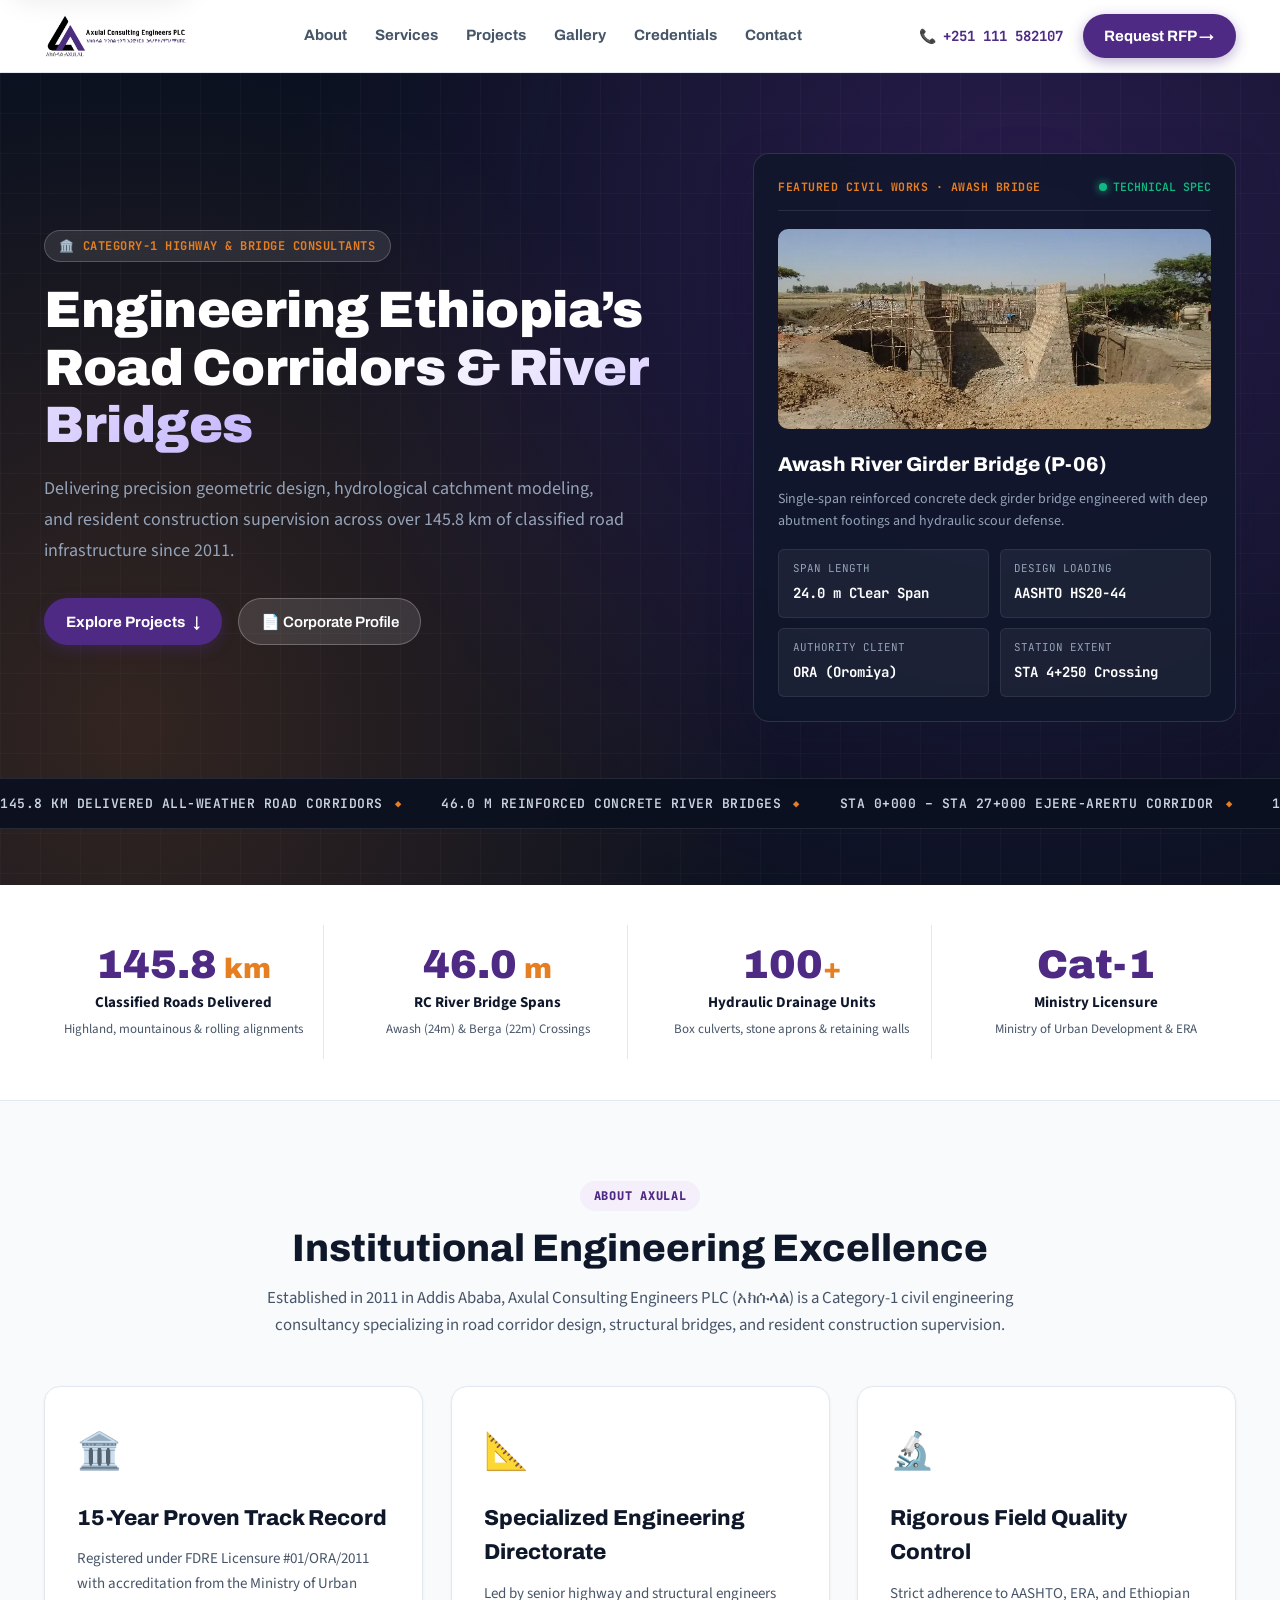
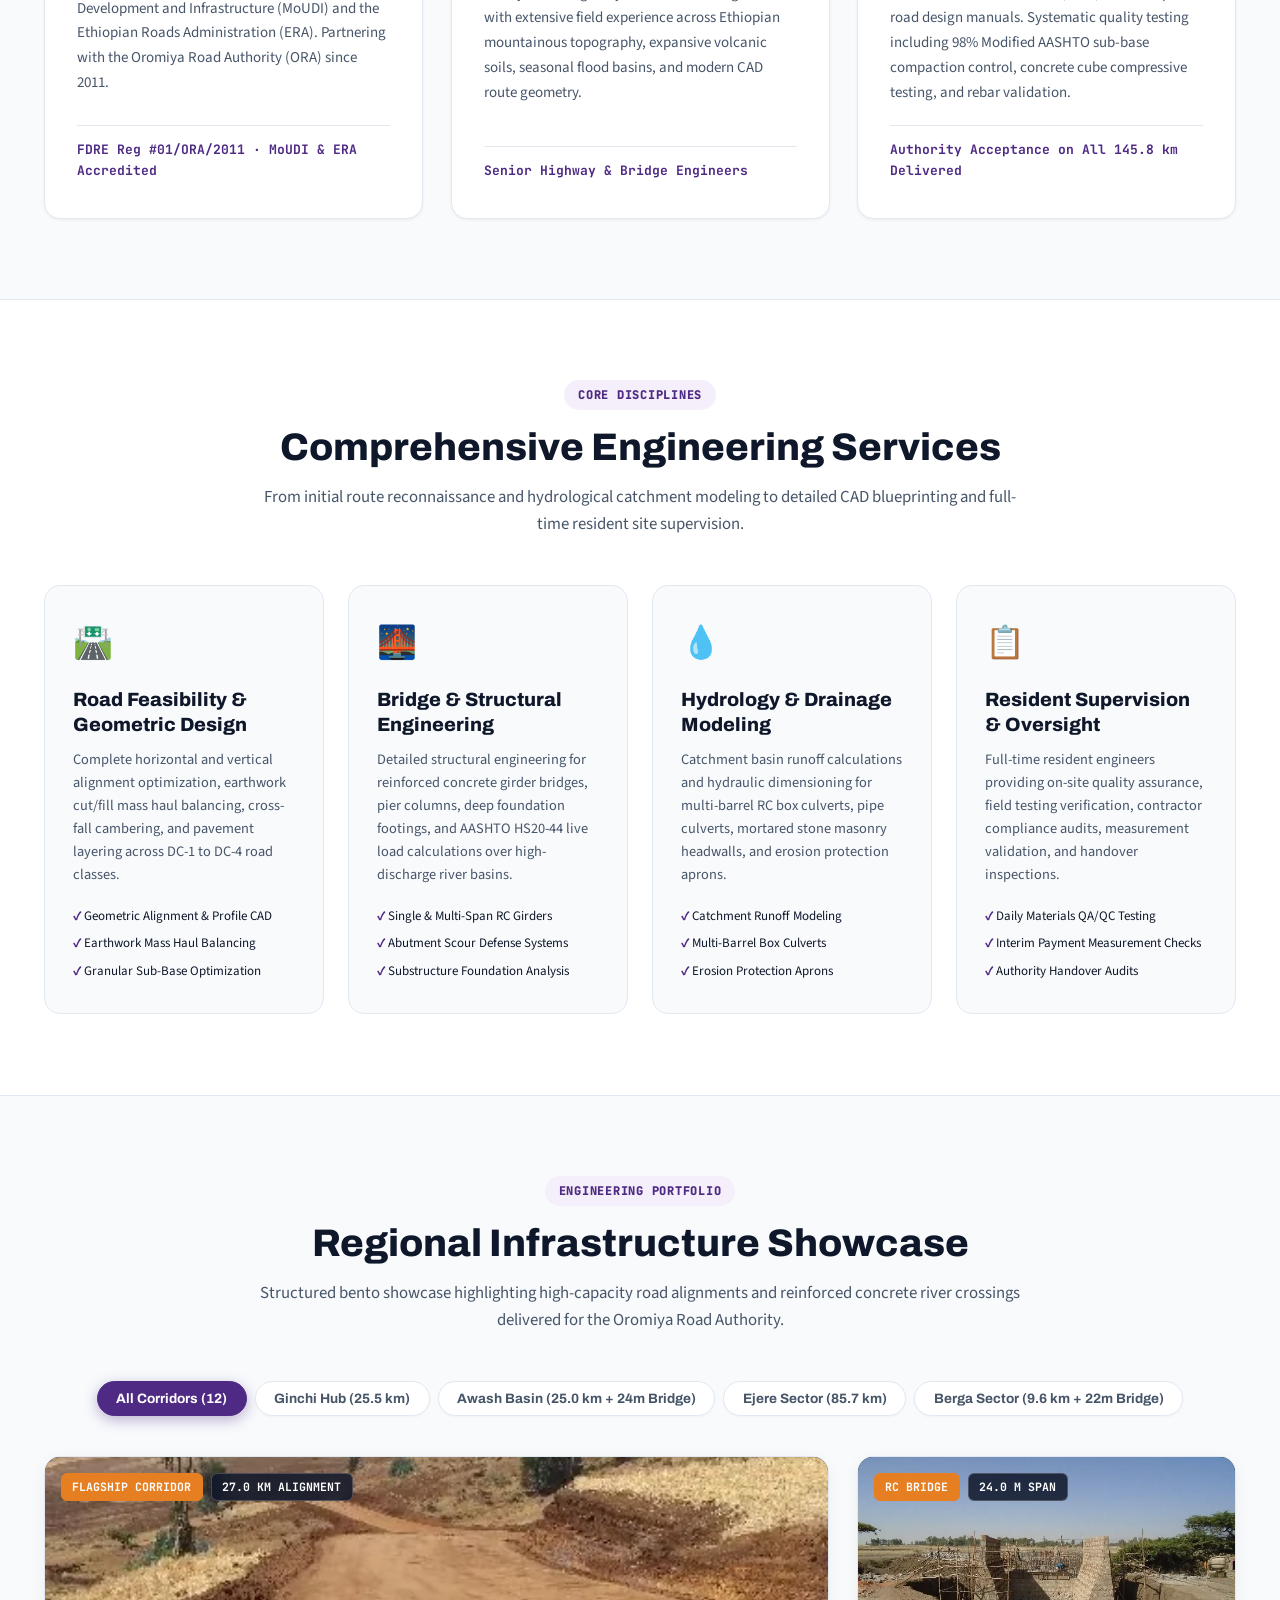
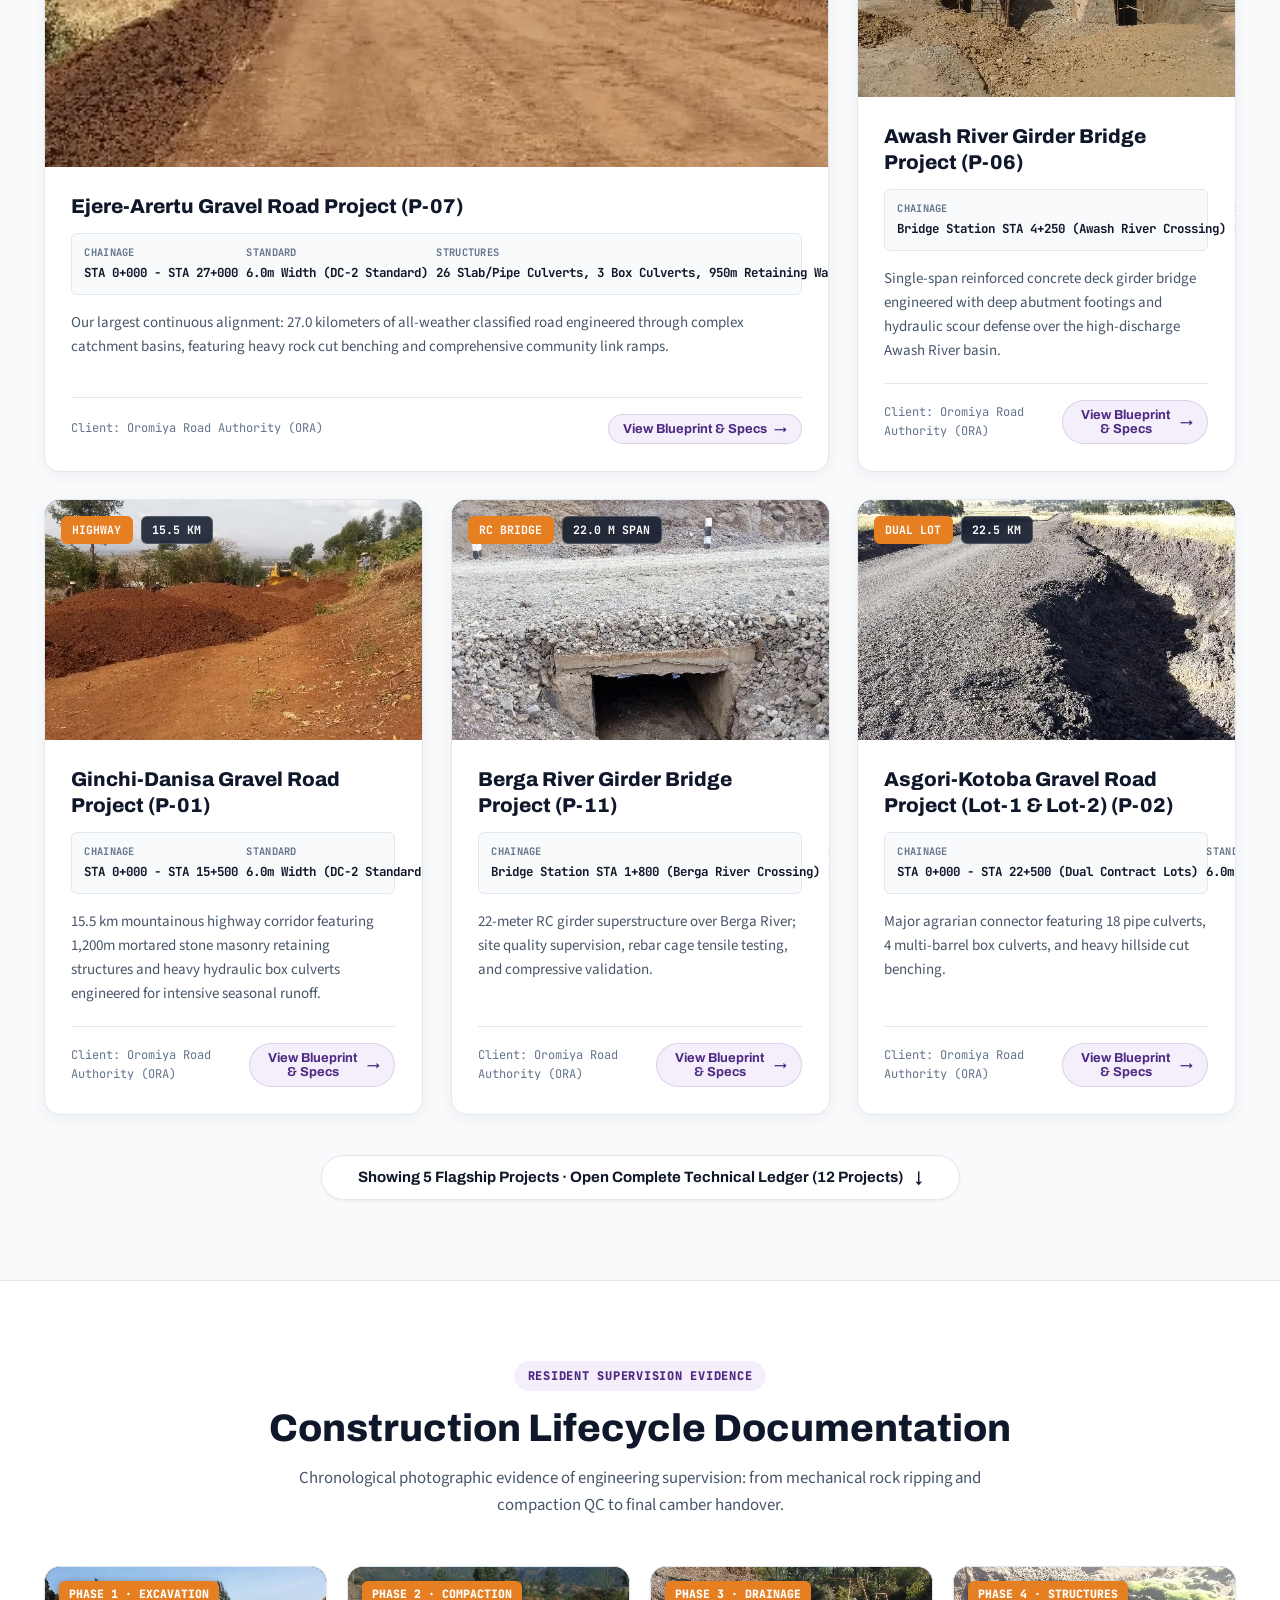
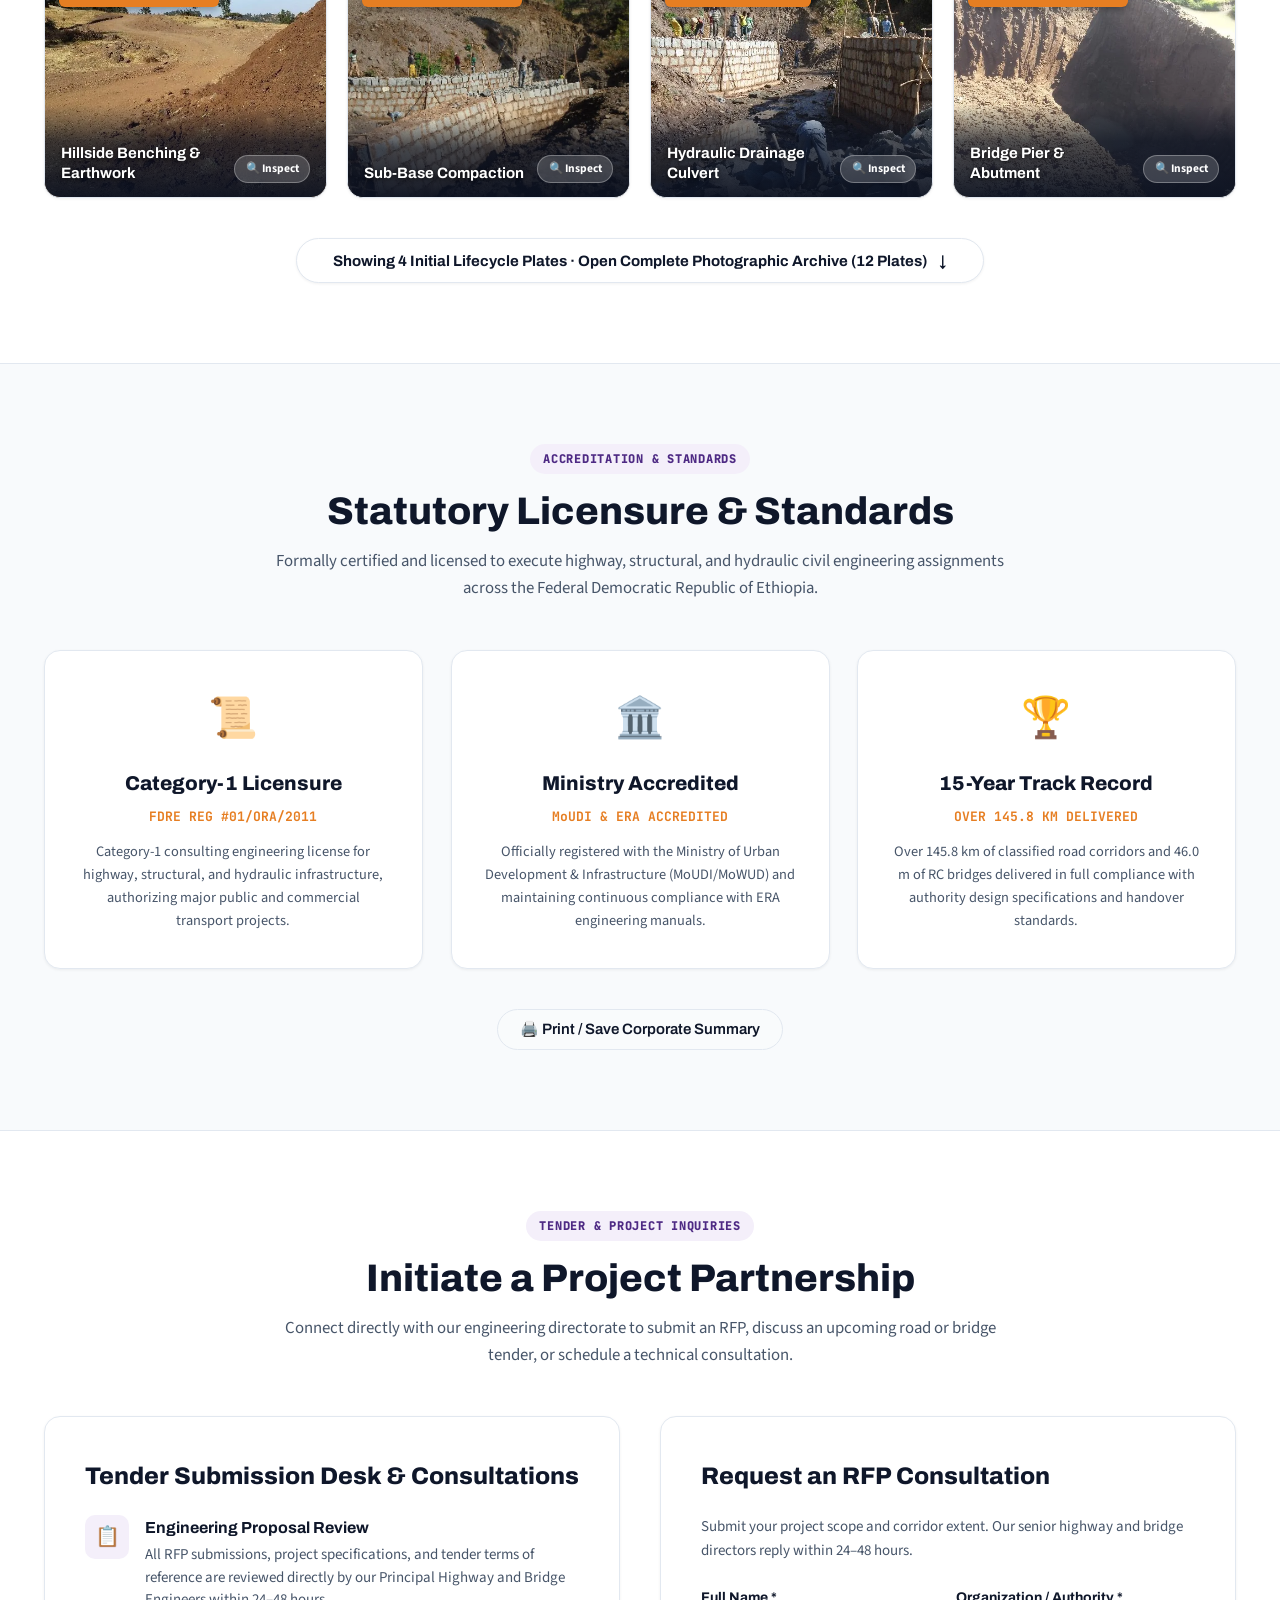
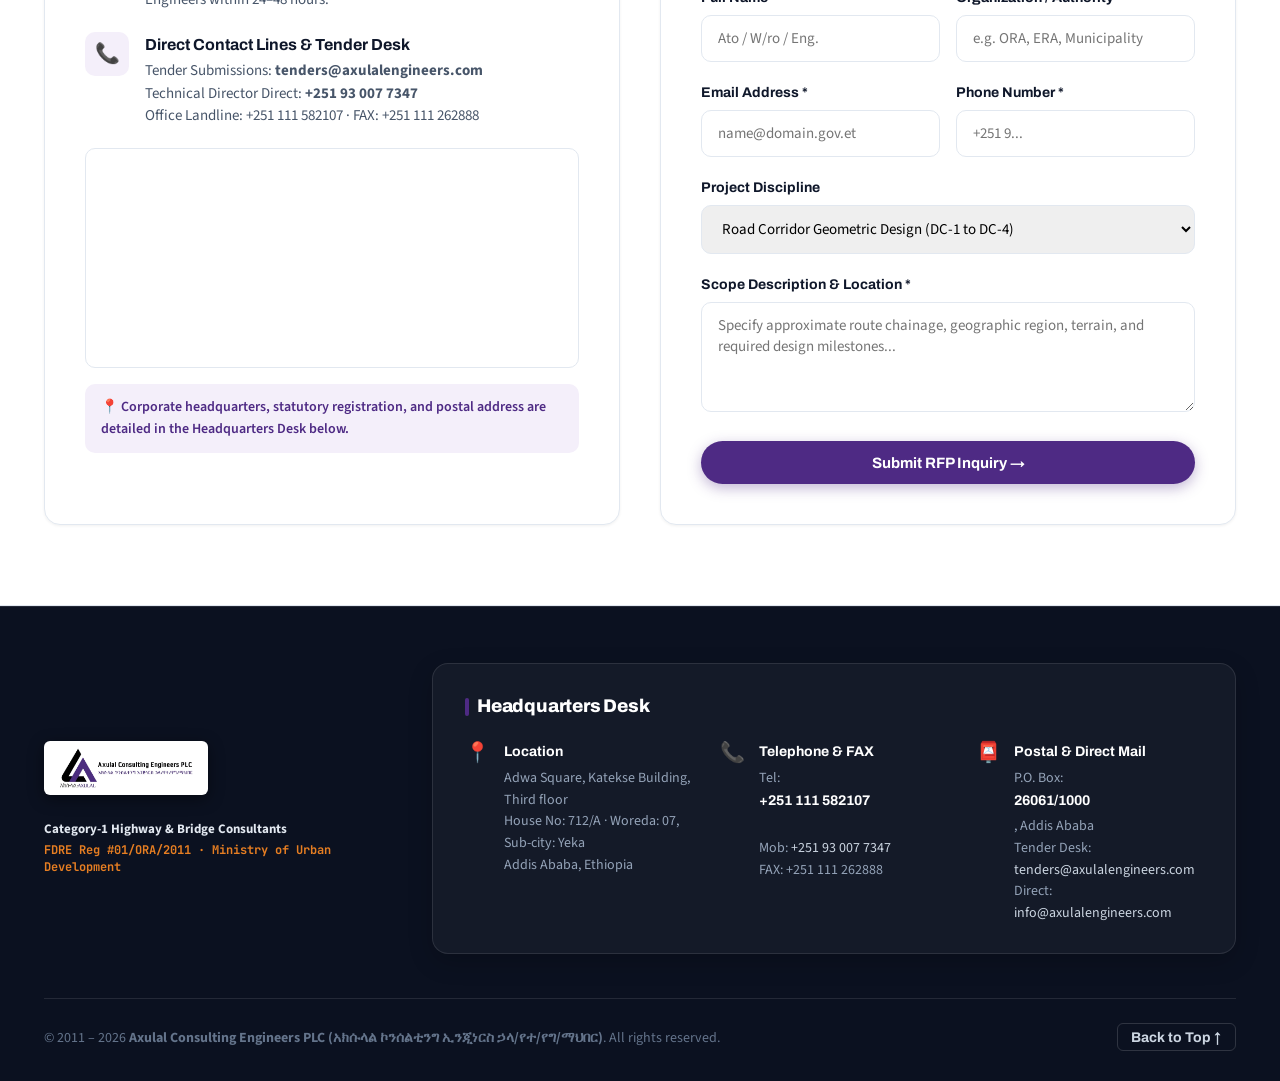
==== commit 8bf5623b: "feat(ui): add scroll-reveal animations, telemetry progress bar, stat counters, and scrollspy" ====
--- a/index.html
+++ b/index.html
@@ -56,7 +56,7 @@
   <link rel="preconnect" href="https://fonts.gstatic.com" crossorigin>
   <link href="https://fonts.googleapis.com/css2?family=Archivo:wght@600;700;800;900&family=JetBrains+Mono:wght@500;600;700;800&family=Source+Sans+3:wght@400;600;700&display=swap" rel="stylesheet">
   
-  <link rel="stylesheet" href="assets/css/site.css?v=22">
+  <link rel="stylesheet" href="assets/css/site.css?v=23">
 </head>
 <body>
   <a href="#main-content" class="skip-link">Skip to main content</a>
@@ -66,8 +66,8 @@
     <div class="container header-wrap">
       <a href="#home" aria-label="Axulal Consulting Engineers PLC Home">
         <picture>
-          <source type="image/webp" srcset="assets/logo-horizontal.webp?v=22">
-          <img src="assets/logo-horizontal.png?v=22" alt="Axulal Consulting Engineers PLC - አክሱላል" class="brand-logo-img" width="650" height="140">
+          <source type="image/webp" srcset="assets/logo-horizontal.webp?v=23">
+          <img src="assets/logo-horizontal.png?v=23" alt="Axulal Consulting Engineers PLC - አክሱላል" class="brand-logo-img" width="650" height="140">
         </picture>
       </a>
 
@@ -96,6 +96,8 @@
         </button>
       </div>
     </div>
+    <!-- Scroll Reading Progress Bar -->
+    <div id="scrollProgressBar" class="scroll-progress-bar" aria-hidden="true"></div>
   </header>
 
   <!-- Mobile Drawer Menu -->
@@ -153,8 +155,8 @@
 
             <div class="telemetry-img-wrap">
               <picture>
-                <source type="image/webp" srcset="assets/projects/proj_6_awash_bridge.webp?v=22">
-                <img src="assets/projects/proj_6_awash_bridge.jpg?v=22" alt="Awash River Girder Bridge" class="telemetry-img" width="1280" height="720">
+                <source type="image/webp" srcset="assets/projects/proj_6_awash_bridge.webp?v=23">
+                <img src="assets/projects/proj_6_awash_bridge.jpg?v=23" alt="Awash River Girder Bridge" class="telemetry-img" width="1280" height="720">
               </picture>
             </div>
 
@@ -210,17 +212,17 @@
       <div class="container">
         <div class="stat-grid">
           <div class="stat-box">
-            <div class="stat-number">145.8 <span class="stat-unit">km</span></div>
+            <div class="stat-number" data-target="145.8" data-decimals="1">145.8 <span class="stat-unit">km</span></div>
             <div class="stat-label">Classified Roads Delivered</div>
             <div class="stat-sub">Highland, mountainous &amp; rolling alignments</div>
           </div>
           <div class="stat-box">
-            <div class="stat-number">46.0 <span class="stat-unit">m</span></div>
+            <div class="stat-number" data-target="46.0" data-decimals="1">46.0 <span class="stat-unit">m</span></div>
             <div class="stat-label">RC River Bridge Spans</div>
             <div class="stat-sub">Awash (24m) &amp; Berga (22m) Crossings</div>
           </div>
           <div class="stat-box">
-            <div class="stat-number">100<span class="stat-unit">+</span></div>
+            <div class="stat-number" data-target="100" data-decimals="0">100<span class="stat-unit">+</span></div>
             <div class="stat-label">Hydraulic Drainage Units</div>
             <div class="stat-sub">Box culverts, stone aprons &amp; retaining walls</div>
           </div>
@@ -367,8 +369,8 @@
                   <article class="bento-card bento-hero" data-hub="ejere" >
           <div class="bento-img-wrap">
             <picture>
-              <source type="image/webp" srcset="assets/projects/proj_7_ejere_arertu.webp?v=22">
-              <img src="assets/projects/proj_7_ejere_arertu.jpg?v=22" alt="Ejere-Arertu Gravel Road Project" class="bento-img" loading="lazy" width="800" height="500">
+              <source type="image/webp" srcset="assets/projects/proj_7_ejere_arertu.webp?v=23">
+              <img src="assets/projects/proj_7_ejere_arertu.jpg?v=23" alt="Ejere-Arertu Gravel Road Project" class="bento-img" loading="lazy" width="800" height="500">
             </picture>
             <div class="bento-badge-group">
               <span class="bento-pill pill-amber">FLAGSHIP CORRIDOR</span>
@@ -406,8 +408,8 @@
         <article class="bento-card " data-hub="awash" >
           <div class="bento-img-wrap">
             <picture>
-              <source type="image/webp" srcset="assets/projects/proj_6_awash_bridge.webp?v=22">
-              <img src="assets/projects/proj_6_awash_bridge.jpg?v=22" alt="Awash River Girder Bridge Project" class="bento-img" loading="lazy" width="800" height="500">
+              <source type="image/webp" srcset="assets/projects/proj_6_awash_bridge.webp?v=23">
+              <img src="assets/projects/proj_6_awash_bridge.jpg?v=23" alt="Awash River Girder Bridge Project" class="bento-img" loading="lazy" width="800" height="500">
             </picture>
             <div class="bento-badge-group">
               <span class="bento-pill pill-amber">RC BRIDGE</span>
@@ -445,8 +447,8 @@
         <article class="bento-card " data-hub="ginchi" >
           <div class="bento-img-wrap">
             <picture>
-              <source type="image/webp" srcset="assets/projects/proj_1_ginchi_danisa.webp?v=22">
-              <img src="assets/projects/proj_1_ginchi_danisa.jpg?v=22" alt="Ginchi-Danisa Gravel Road Project" class="bento-img" loading="lazy" width="800" height="500">
+              <source type="image/webp" srcset="assets/projects/proj_1_ginchi_danisa.webp?v=23">
+              <img src="assets/projects/proj_1_ginchi_danisa.jpg?v=23" alt="Ginchi-Danisa Gravel Road Project" class="bento-img" loading="lazy" width="800" height="500">
             </picture>
             <div class="bento-badge-group">
               <span class="bento-pill pill-amber">HIGHWAY</span>
@@ -484,8 +486,8 @@
         <article class="bento-card " data-hub="berga" >
           <div class="bento-img-wrap">
             <picture>
-              <source type="image/webp" srcset="assets/projects/proj_11_berga_bridge.webp?v=22">
-              <img src="assets/projects/proj_11_berga_bridge.jpg?v=22" alt="Berga River Girder Bridge Project" class="bento-img" loading="lazy" width="800" height="500">
+              <source type="image/webp" srcset="assets/projects/proj_11_berga_bridge.webp?v=23">
+              <img src="assets/projects/proj_11_berga_bridge.jpg?v=23" alt="Berga River Girder Bridge Project" class="bento-img" loading="lazy" width="800" height="500">
             </picture>
             <div class="bento-badge-group">
               <span class="bento-pill pill-amber">RC BRIDGE</span>
@@ -523,8 +525,8 @@
         <article class="bento-card " data-hub="ejere" >
           <div class="bento-img-wrap">
             <picture>
-              <source type="image/webp" srcset="assets/projects/proj_2_asgori_kotoba.webp?v=22">
-              <img src="assets/projects/proj_2_asgori_kotoba.jpg?v=22" alt="Asgori-Kotoba Gravel Road Project (Lot-1 & Lot-2)" class="bento-img" loading="lazy" width="800" height="500">
+              <source type="image/webp" srcset="assets/projects/proj_2_asgori_kotoba.webp?v=23">
+              <img src="assets/projects/proj_2_asgori_kotoba.jpg?v=23" alt="Asgori-Kotoba Gravel Road Project (Lot-1 & Lot-2)" class="bento-img" loading="lazy" width="800" height="500">
             </picture>
             <div class="bento-badge-group">
               <span class="bento-pill pill-amber">DUAL LOT</span>
@@ -562,8 +564,8 @@
         <article class="bento-card bento-hero" data-hub="ejere" data-hidden-project="true">
           <div class="bento-img-wrap">
             <picture>
-              <source type="image/webp" srcset="assets/projects/proj_8_ejere_kake.webp?v=22">
-              <img src="assets/projects/proj_8_ejere_kake.jpg?v=22" alt="Ejere-Kake-Arertu Gravel Road Project" class="bento-img" loading="lazy" width="800" height="500">
+              <source type="image/webp" srcset="assets/projects/proj_8_ejere_kake.webp?v=23">
+              <img src="assets/projects/proj_8_ejere_kake.jpg?v=23" alt="Ejere-Kake-Arertu Gravel Road Project" class="bento-img" loading="lazy" width="800" height="500">
             </picture>
             <div class="bento-badge-group">
               <span class="bento-pill pill-amber">HIGHWAY</span>
@@ -601,8 +603,8 @@
         <article class="bento-card " data-hub="awash" data-hidden-project="true">
           <div class="bento-img-wrap">
             <picture>
-              <source type="image/webp" srcset="assets/projects/proj_9_olenkomi_hamdo.webp?v=22">
-              <img src="assets/projects/proj_9_olenkomi_hamdo.jpg?v=22" alt="Olenkomi-Hamdo Gravel Road Project" class="bento-img" loading="lazy" width="800" height="500">
+              <source type="image/webp" srcset="assets/projects/proj_9_olenkomi_hamdo.webp?v=23">
+              <img src="assets/projects/proj_9_olenkomi_hamdo.jpg?v=23" alt="Olenkomi-Hamdo Gravel Road Project" class="bento-img" loading="lazy" width="800" height="500">
             </picture>
             <div class="bento-badge-group">
               <span class="bento-pill pill-amber">HIGHWAY</span>
@@ -640,8 +642,8 @@
         <article class="bento-card " data-hub="ejere" data-hidden-project="true">
           <div class="bento-img-wrap">
             <picture>
-              <source type="image/webp" srcset="assets/projects/proj_3_asgori_link.webp?v=22">
-              <img src="assets/projects/proj_3_asgori_link.jpg?v=22" alt="Asgori-Kotoba Link Road Project" class="bento-img" loading="lazy" width="800" height="500">
+              <source type="image/webp" srcset="assets/projects/proj_3_asgori_link.webp?v=23">
+              <img src="assets/projects/proj_3_asgori_link.jpg?v=23" alt="Asgori-Kotoba Link Road Project" class="bento-img" loading="lazy" width="800" height="500">
             </picture>
             <div class="bento-badge-group">
               <span class="bento-pill pill-amber">FEEDER</span>
@@ -679,8 +681,8 @@
         <article class="bento-card " data-hub="ginchi" data-hidden-project="true">
           <div class="bento-img-wrap">
             <picture>
-              <source type="image/webp" srcset="assets/projects/proj_4_arbu_roge.webp?v=22">
-              <img src="assets/projects/proj_4_arbu_roge.jpg?v=22" alt="Arbu-Roge Gravel Road Project" class="bento-img" loading="lazy" width="800" height="500">
+              <source type="image/webp" srcset="assets/projects/proj_4_arbu_roge.webp?v=23">
+              <img src="assets/projects/proj_4_arbu_roge.jpg?v=23" alt="Arbu-Roge Gravel Road Project" class="bento-img" loading="lazy" width="800" height="500">
             </picture>
             <div class="bento-badge-group">
               <span class="bento-pill pill-amber">HIGHWAY</span>
@@ -718,8 +720,8 @@
         <article class="bento-card " data-hub="ejere" data-hidden-project="true">
           <div class="bento-img-wrap">
             <picture>
-              <source type="image/webp" srcset="assets/projects/proj_5_asgori_roge.webp?v=22">
-              <img src="assets/projects/proj_5_asgori_roge.jpg?v=22" alt="Asgori-Roge Gravel Road Project" class="bento-img" loading="lazy" width="800" height="500">
+              <source type="image/webp" srcset="assets/projects/proj_5_asgori_roge.webp?v=23">
+              <img src="assets/projects/proj_5_asgori_roge.jpg?v=23" alt="Asgori-Roge Gravel Road Project" class="bento-img" loading="lazy" width="800" height="500">
             </picture>
             <div class="bento-badge-group">
               <span class="bento-pill pill-amber">FEEDER</span>
@@ -757,8 +759,8 @@
         <article class="bento-card " data-hub="awash" data-hidden-project="true">
           <div class="bento-img-wrap">
             <picture>
-              <source type="image/webp" srcset="assets/projects/proj_10_hamdo_awash.webp?v=22">
-              <img src="assets/projects/proj_10_hamdo_awash.jpg?v=22" alt="Hamdo-Awash Bune Gravel Road Project" class="bento-img" loading="lazy" width="800" height="500">
+              <source type="image/webp" srcset="assets/projects/proj_10_hamdo_awash.webp?v=23">
+              <img src="assets/projects/proj_10_hamdo_awash.jpg?v=23" alt="Hamdo-Awash Bune Gravel Road Project" class="bento-img" loading="lazy" width="800" height="500">
             </picture>
             <div class="bento-badge-group">
               <span class="bento-pill pill-amber">HIGHWAY</span>
@@ -796,8 +798,8 @@
         <article class="bento-card bento-hero" data-hub="berga" data-hidden-project="true">
           <div class="bento-img-wrap">
             <picture>
-              <source type="image/webp" srcset="assets/projects/proj_12_holota_kake.webp?v=22">
-              <img src="assets/projects/proj_12_holota_kake.jpg?v=22" alt="Holota-Kake-Berga River Gravel Road Project" class="bento-img" loading="lazy" width="800" height="500">
+              <source type="image/webp" srcset="assets/projects/proj_12_holota_kake.webp?v=23">
+              <img src="assets/projects/proj_12_holota_kake.jpg?v=23" alt="Holota-Kake-Berga River Gravel Road Project" class="bento-img" loading="lazy" width="800" height="500">
             </picture>
             <div class="bento-badge-group">
               <span class="bento-pill pill-amber">CORRIDOR</span>
@@ -859,8 +861,8 @@
                   <figure class="lifecycle-card" data-desc="Heavy crawler excavator cutting 1:1 roadway benches through steep volcanic rock slopes on Asgori-Kotoba alignment." >
           <div class="lifecycle-img-wrap">
             <picture>
-              <source type="image/webp" srcset="assets/gallery/plate_04_hillside_cut.webp?v=22">
-              <img src="assets/gallery/plate_04_hillside_cut.jpg?v=22" alt="Hillside Benching & Earthwork" class="lifecycle-img" loading="lazy" width="600" height="400">
+              <source type="image/webp" srcset="assets/gallery/plate_04_hillside_cut.webp?v=23">
+              <img src="assets/gallery/plate_04_hillside_cut.jpg?v=23" alt="Hillside Benching & Earthwork" class="lifecycle-img" loading="lazy" width="600" height="400">
             </picture>
             <span class="lifecycle-phase-tag">PHASE 1 · EXCAVATION</span>
             <div class="lifecycle-caption-bar">
@@ -872,8 +874,8 @@
         <figure class="lifecycle-card" data-desc="Heavy 15-ton vibratory road roller achieving 98% Modified AASHTO compaction density on selected granular sub-base." >
           <div class="lifecycle-img-wrap">
             <picture>
-              <source type="image/webp" srcset="assets/gallery/plate_01_compaction.webp?v=22">
-              <img src="assets/gallery/plate_01_compaction.jpg?v=22" alt="Sub-Base Compaction" class="lifecycle-img" loading="lazy" width="600" height="400">
+              <source type="image/webp" srcset="assets/gallery/plate_01_compaction.webp?v=23">
+              <img src="assets/gallery/plate_01_compaction.jpg?v=23" alt="Sub-Base Compaction" class="lifecycle-img" loading="lazy" width="600" height="400">
             </picture>
             <span class="lifecycle-phase-tag">PHASE 2 · COMPACTION</span>
             <div class="lifecycle-caption-bar">
@@ -885,8 +887,8 @@
         <figure class="lifecycle-card" data-desc="Hand-dressed mortared stone masonry headwalls and barrel construction providing high-capacity flood runoff cross-drainage." >
           <div class="lifecycle-img-wrap">
             <picture>
-              <source type="image/webp" srcset="assets/gallery/plate_03_drainage_culvert.webp?v=22">
-              <img src="assets/gallery/plate_03_drainage_culvert.jpg?v=22" alt="Hydraulic Drainage Culvert" class="lifecycle-img" loading="lazy" width="600" height="400">
+              <source type="image/webp" srcset="assets/gallery/plate_03_drainage_culvert.webp?v=23">
+              <img src="assets/gallery/plate_03_drainage_culvert.jpg?v=23" alt="Hydraulic Drainage Culvert" class="lifecycle-img" loading="lazy" width="600" height="400">
             </picture>
             <span class="lifecycle-phase-tag">PHASE 3 · DRAINAGE</span>
             <div class="lifecycle-caption-bar">
@@ -898,8 +900,8 @@
         <figure class="lifecycle-card" data-desc="Reinforced concrete pier column, abutment formwork, and heavy falsework bracing for Awash River Girder Bridge." >
           <div class="lifecycle-img-wrap">
             <picture>
-              <source type="image/webp" srcset="assets/gallery/plate_02_bridge_pier.webp?v=22">
-              <img src="assets/gallery/plate_02_bridge_pier.jpg?v=22" alt="Bridge Pier & Abutment" class="lifecycle-img" loading="lazy" width="600" height="400">
+              <source type="image/webp" srcset="assets/gallery/plate_02_bridge_pier.webp?v=23">
+              <img src="assets/gallery/plate_02_bridge_pier.jpg?v=23" alt="Bridge Pier & Abutment" class="lifecycle-img" loading="lazy" width="600" height="400">
             </picture>
             <span class="lifecycle-phase-tag">PHASE 4 · STRUCTURES</span>
             <div class="lifecycle-caption-bar">
@@ -911,8 +913,8 @@
         <figure class="lifecycle-card" data-desc="Excavation and reinforced concrete footing placement for bridge piers down to competent rock strata." data-hidden-gallery="true">
           <div class="lifecycle-img-wrap">
             <picture>
-              <source type="image/webp" srcset="assets/gallery/plate_06_foundation_works.webp?v=22">
-              <img src="assets/gallery/plate_06_foundation_works.jpg?v=22" alt="Substructure Deep Foundation" class="lifecycle-img" loading="lazy" width="600" height="400">
+              <source type="image/webp" srcset="assets/gallery/plate_06_foundation_works.webp?v=23">
+              <img src="assets/gallery/plate_06_foundation_works.jpg?v=23" alt="Substructure Deep Foundation" class="lifecycle-img" loading="lazy" width="600" height="400">
             </picture>
             <span class="lifecycle-phase-tag">PHASE 5 · FOUNDATIONS</span>
             <div class="lifecycle-caption-bar">
@@ -924,8 +926,8 @@
         <figure class="lifecycle-card" data-desc="Completed all-weather DC-2 gravel carriageway with 4% cross-fall camber smoothly winding through rural Oromia." data-hidden-gallery="true">
           <div class="lifecycle-img-wrap">
             <picture>
-              <source type="image/webp" srcset="assets/gallery/plate_05_road_alignment.webp?v=22">
-              <img src="assets/gallery/plate_05_road_alignment.jpg?v=22" alt="Finished DC-2 Carriageway" class="lifecycle-img" loading="lazy" width="600" height="400">
+              <source type="image/webp" srcset="assets/gallery/plate_05_road_alignment.webp?v=23">
+              <img src="assets/gallery/plate_05_road_alignment.jpg?v=23" alt="Finished DC-2 Carriageway" class="lifecycle-img" loading="lazy" width="600" height="400">
             </picture>
             <span class="lifecycle-phase-tag">PHASE 6 · SURFACING</span>
             <div class="lifecycle-caption-bar">
@@ -937,8 +939,8 @@
         <figure class="lifecycle-card" data-desc="Steel reinforcement and formwork assembly for a double-barrel RC box culvert designed for 50-year storm recurrence." data-hidden-gallery="true">
           <div class="lifecycle-img-wrap">
             <picture>
-              <source type="image/webp" srcset="assets/gallery/plate_07_box_culvert.webp?v=22">
-              <img src="assets/gallery/plate_07_box_culvert.jpg?v=22" alt="Box Culvert Formwork" class="lifecycle-img" loading="lazy" width="600" height="400">
+              <source type="image/webp" srcset="assets/gallery/plate_07_box_culvert.webp?v=23">
+              <img src="assets/gallery/plate_07_box_culvert.jpg?v=23" alt="Box Culvert Formwork" class="lifecycle-img" loading="lazy" width="600" height="400">
             </picture>
             <span class="lifecycle-phase-tag">PHASE 7 · HYDRAULICS</span>
             <div class="lifecycle-caption-bar">
@@ -950,8 +952,8 @@
         <figure class="lifecycle-card" data-desc="On-site field laboratory testing: sieve analysis, Atterberg limits, and concrete cube compression crush tests." data-hidden-gallery="true">
           <div class="lifecycle-img-wrap">
             <picture>
-              <source type="image/webp" srcset="assets/gallery/plate_08_materials_testing.webp?v=22">
-              <img src="assets/gallery/plate_08_materials_testing.jpg?v=22" alt="Laboratory Materials Testing" class="lifecycle-img" loading="lazy" width="600" height="400">
+              <source type="image/webp" srcset="assets/gallery/plate_08_materials_testing.webp?v=23">
+              <img src="assets/gallery/plate_08_materials_testing.jpg?v=23" alt="Laboratory Materials Testing" class="lifecycle-img" loading="lazy" width="600" height="400">
             </picture>
             <span class="lifecycle-phase-tag">PHASE 8 · MATERIALS QC</span>
             <div class="lifecycle-caption-bar">
@@ -963,8 +965,8 @@
         <figure class="lifecycle-card" data-desc="Mortared stone masonry gravity retaining wall protecting steep roadway cut slopes from landslide failure." data-hidden-gallery="true">
           <div class="lifecycle-img-wrap">
             <picture>
-              <source type="image/webp" srcset="assets/gallery/plate_09_retaining_wall.webp?v=22">
-              <img src="assets/gallery/plate_09_retaining_wall.jpg?v=22" alt="Masonry Retaining Wall" class="lifecycle-img" loading="lazy" width="600" height="400">
+              <source type="image/webp" srcset="assets/gallery/plate_09_retaining_wall.webp?v=23">
+              <img src="assets/gallery/plate_09_retaining_wall.jpg?v=23" alt="Masonry Retaining Wall" class="lifecycle-img" loading="lazy" width="600" height="400">
             </picture>
             <span class="lifecycle-phase-tag">PHASE 9 · STABILIZATION</span>
             <div class="lifecycle-caption-bar">
@@ -976,8 +978,8 @@
         <figure class="lifecycle-card" data-desc="Heavy motor grader shaping horizontal alignment curves and ditch profiles through high-altitude highland terrain." data-hidden-gallery="true">
           <div class="lifecycle-img-wrap">
             <picture>
-              <source type="image/webp" srcset="assets/gallery/plate_10_mountain_cut.webp?v=22">
-              <img src="assets/gallery/plate_10_mountain_cut.jpg?v=22" alt="Mountain Alignment Grading" class="lifecycle-img" loading="lazy" width="600" height="400">
+              <source type="image/webp" srcset="assets/gallery/plate_10_mountain_cut.webp?v=23">
+              <img src="assets/gallery/plate_10_mountain_cut.jpg?v=23" alt="Mountain Alignment Grading" class="lifecycle-img" loading="lazy" width="600" height="400">
             </picture>
             <span class="lifecycle-phase-tag">PHASE 10 · EARTHWORKS</span>
             <div class="lifecycle-caption-bar">
@@ -989,8 +991,8 @@
         <figure class="lifecycle-card" data-desc="Heavy structural timber falsework supporting formwork and rebar placement for 22m span concrete deck girders." data-hidden-gallery="true">
           <div class="lifecycle-img-wrap">
             <picture>
-              <source type="image/webp" srcset="assets/gallery/plate_11_bridge_deck.webp?v=22">
-              <img src="assets/gallery/plate_11_bridge_deck.jpg?v=22" alt="Girder Superstructure Falsework" class="lifecycle-img" loading="lazy" width="600" height="400">
+              <source type="image/webp" srcset="assets/gallery/plate_11_bridge_deck.webp?v=23">
+              <img src="assets/gallery/plate_11_bridge_deck.jpg?v=23" alt="Girder Superstructure Falsework" class="lifecycle-img" loading="lazy" width="600" height="400">
             </picture>
             <span class="lifecycle-phase-tag">PHASE 11 · SUPERSTRUCTURE</span>
             <div class="lifecycle-caption-bar">
@@ -1002,8 +1004,8 @@
         <figure class="lifecycle-card" data-desc="Joint client-consultant final inspection: verifying cross-sections, drainage outfalls, and surface rideability." data-hidden-gallery="true">
           <div class="lifecycle-img-wrap">
             <picture>
-              <source type="image/webp" srcset="assets/gallery/plate_12_finished_road.webp?v=22">
-              <img src="assets/gallery/plate_12_finished_road.jpg?v=22" alt="Final Corridor Handover" class="lifecycle-img" loading="lazy" width="600" height="400">
+              <source type="image/webp" srcset="assets/gallery/plate_12_finished_road.webp?v=23">
+              <img src="assets/gallery/plate_12_finished_road.jpg?v=23" alt="Final Corridor Handover" class="lifecycle-img" loading="lazy" width="600" height="400">
             </picture>
             <span class="lifecycle-phase-tag">PHASE 12 · HANDOVER</span>
             <div class="lifecycle-caption-bar">
@@ -1196,8 +1198,8 @@
         <!-- Brand Block: Vivid colorful Logo on high-contrast crisp white badge (no white-out) -->
         <div class="footer-brand-side">
           <picture>
-            <source type="image/webp" srcset="assets/logo.webp?v=22">
-            <img src="assets/logo.png?v=22" alt="Axulal Consulting Engineers PLC Logo" class="footer-logo" width="800" height="660">
+            <source type="image/webp" srcset="assets/logo.webp?v=23">
+            <img src="assets/logo.png?v=23" alt="Axulal Consulting Engineers PLC Logo" class="footer-logo" width="800" height="660">
           </picture>
           <div class="footer-reg-pill">
             <span class="reg-title">Category-1 Highway &amp; Bridge Consultants</span>
@@ -1302,7 +1304,12 @@
     </div>
   </div>
 
-  <script src="assets/js/data.js?v=22"></script>
-  <script src="assets/js/site.js?v=22"></script>
+  <!-- Floating Back to Top Button -->
+  <button id="btnScrollToTop" class="scroll-to-top" aria-label="Scroll to top of page" title="Return to top">
+    <svg width="20" height="20" viewBox="0 0 24 24" fill="none" stroke="currentColor" stroke-width="2.5" stroke-linecap="round" stroke-linejoin="round" aria-hidden="true"><path d="M18 15l-6-6-6 6"/></svg>
+  </button>
+
+  <script src="assets/js/data.js?v=23"></script>
+  <script src="assets/js/site.js?v=23"></script>
 </body>
 </html>
--- a/assets/css/site.css
+++ b/assets/css/site.css
@@ -1390,4 +1390,178 @@
   .stat-grid { grid-template-columns: 1fr; }
   .form-row-2 { grid-template-columns: 1fr; }
   .phone-direct { display: none; }
+}
+
+/* ==========================================================================
+   SCROLL REVEAL & INTERACTION ANIMATIONS
+   ========================================================================== */
+
+/* Active when JavaScript is active and prefers-reduced-motion is false */
+.js-scroll-anim .reveal-init:not(.is-revealed) {
+  opacity: 0;
+  transform: translateY(28px);
+  pointer-events: none;
+}
+
+.js-scroll-anim .reveal-init {
+  transition: opacity 0.7s cubic-bezier(0.16, 1, 0.3, 1), transform 0.7s cubic-bezier(0.16, 1, 0.3, 1);
+  will-change: opacity, transform;
+}
+
+/* Stagger delay utility classes */
+.js-scroll-anim .reveal-delay-1 { transition-delay: 0.06s; }
+.js-scroll-anim .reveal-delay-2 { transition-delay: 0.12s; }
+.js-scroll-anim .reveal-delay-3 { transition-delay: 0.18s; }
+.js-scroll-anim .reveal-delay-4 { transition-delay: 0.24s; }
+.js-scroll-anim .reveal-delay-5 { transition-delay: 0.30s; }
+.js-scroll-anim .reveal-delay-6 { transition-delay: 0.36s; }
+
+/* Enhanced Section Header Cascade */
+.js-scroll-anim .section-head.reveal-init:not(.is-revealed) .section-tag {
+  opacity: 0;
+  transform: translateY(12px);
+}
+.js-scroll-anim .section-head.reveal-init:not(.is-revealed) .section-title {
+  opacity: 0;
+  transform: translateY(18px);
+}
+.js-scroll-anim .section-head.reveal-init:not(.is-revealed) .section-desc {
+  opacity: 0;
+  transform: translateY(22px);
+}
+
+.js-scroll-anim .section-head.reveal-init .section-tag {
+  transition: opacity 0.5s ease-out 0.04s, transform 0.5s cubic-bezier(0.16, 1, 0.3, 1) 0.04s;
+}
+.js-scroll-anim .section-head.reveal-init .section-title {
+  transition: opacity 0.6s ease-out 0.10s, transform 0.6s cubic-bezier(0.16, 1, 0.3, 1) 0.10s;
+}
+.js-scroll-anim .section-head.reveal-init .section-desc {
+  transition: opacity 0.6s ease-out 0.18s, transform 0.6s cubic-bezier(0.16, 1, 0.3, 1) 0.18s;
+}
+
+/* Subtle icon reveal pop */
+.js-scroll-anim .about-bento-card.reveal-init:not(.is-revealed) .about-card-icon,
+.js-scroll-anim .service-card.reveal-init:not(.is-revealed) .service-icon-box {
+  transform: scale(0.85);
+  opacity: 0;
+}
+.js-scroll-anim .about-bento-card.reveal-init .about-card-icon,
+.js-scroll-anim .service-card.reveal-init .service-icon-box {
+  transition: transform 0.5s cubic-bezier(0.34, 1.56, 0.64, 1) 0.15s, opacity 0.5s ease-out 0.15s;
+}
+
+/* Stat Box Pop */
+.js-scroll-anim .stat-box.reveal-init:not(.is-revealed) {
+  opacity: 0;
+  transform: translateY(20px) scale(0.97);
+}
+.js-scroll-anim .stat-box.reveal-init {
+  transition: opacity 0.6s cubic-bezier(0.16, 1, 0.3, 1), transform 0.6s cubic-bezier(0.16, 1, 0.3, 1);
+}
+
+/* Scroll Progress Bar */
+.scroll-progress-bar {
+  position: absolute;
+  bottom: 0;
+  left: 0;
+  height: 3px;
+  width: 0%;
+  background: linear-gradient(90deg, var(--brand-violet) 0%, var(--brand-amber) 100%);
+  transition: width 0.06s linear;
+  z-index: 101;
+  pointer-events: none;
+}
+
+/* Floating Back-to-Top Button */
+.scroll-to-top {
+  position: fixed;
+  bottom: 2rem;
+  right: 2rem;
+  width: 46px;
+  height: 46px;
+  border-radius: 50%;
+  background: var(--brand-violet);
+  color: #ffffff;
+  border: 1px solid rgba(255, 255, 255, 0.25);
+  box-shadow: 0 10px 25px rgba(78, 42, 132, 0.35);
+  display: flex;
+  align-items: center;
+  justify-content: center;
+  cursor: pointer;
+  z-index: 99;
+  opacity: 0;
+  transform: translateY(16px) scale(0.85);
+  pointer-events: none;
+  transition: opacity 0.3s cubic-bezier(0.16, 1, 0.3, 1), transform 0.3s cubic-bezier(0.16, 1, 0.3, 1), background 0.2s ease, box-shadow 0.2s ease;
+}
+.scroll-to-top.visible {
+  opacity: 1;
+  transform: translateY(0) scale(1);
+  pointer-events: auto;
+}
+.scroll-to-top:hover {
+  background: var(--brand-violet-hover);
+  transform: translateY(-3px) scale(1.06);
+  box-shadow: 0 14px 30px rgba(78, 42, 132, 0.45);
+}
+.scroll-to-top:focus-visible {
+  outline: 3px solid var(--brand-amber);
+  outline-offset: 3px;
+}
+@media (max-width: 575px) {
+  .scroll-to-top {
+    bottom: 1.25rem;
+    right: 1.25rem;
+    width: 40px;
+    height: 40px;
+  }
+}
+
+/* Nav Active Indicator */
+.nav-links a {
+  position: relative;
+}
+.nav-links a::after {
+  content: '';
+  position: absolute;
+  bottom: -6px;
+  left: 0;
+  width: 0;
+  height: 2px;
+  background: var(--brand-amber);
+  border-radius: 2px;
+  transition: width 0.25s cubic-bezier(0.16, 1, 0.3, 1);
+}
+.nav-links a:hover::after, .nav-links a.active::after {
+  width: 100%;
+}
+
+/* Header Elevation when Scrolled */
+.site-header.header-scrolled {
+  background: rgba(255, 255, 255, 0.98);
+  box-shadow: 0 8px 30px rgba(15, 23, 42, 0.08);
+  border-bottom-color: rgba(226, 232, 240, 0.6);
+}
+
+/* Prefers Reduced Motion Accessibility Override */
+@media (prefers-reduced-motion: reduce) {
+  .js-scroll-anim .reveal-init:not(.is-revealed),
+  .js-scroll-anim .section-head.reveal-init:not(.is-revealed) .section-tag,
+  .js-scroll-anim .section-head.reveal-init:not(.is-revealed) .section-title,
+  .js-scroll-anim .section-head.reveal-init:not(.is-revealed) .section-desc,
+  .js-scroll-anim .stat-box.reveal-init:not(.is-revealed),
+  .js-scroll-anim .about-bento-card.reveal-init:not(.is-revealed) .about-card-icon,
+  .js-scroll-anim .service-card.reveal-init:not(.is-revealed) .service-icon-box {
+    opacity: 1 !important;
+    transform: none !important;
+    transition: none !important;
+    pointer-events: auto !important;
+  }
+  .scroll-progress-bar {
+    display: none !important;
+  }
+  .scroll-to-top {
+    transition: none !important;
+  }
 }
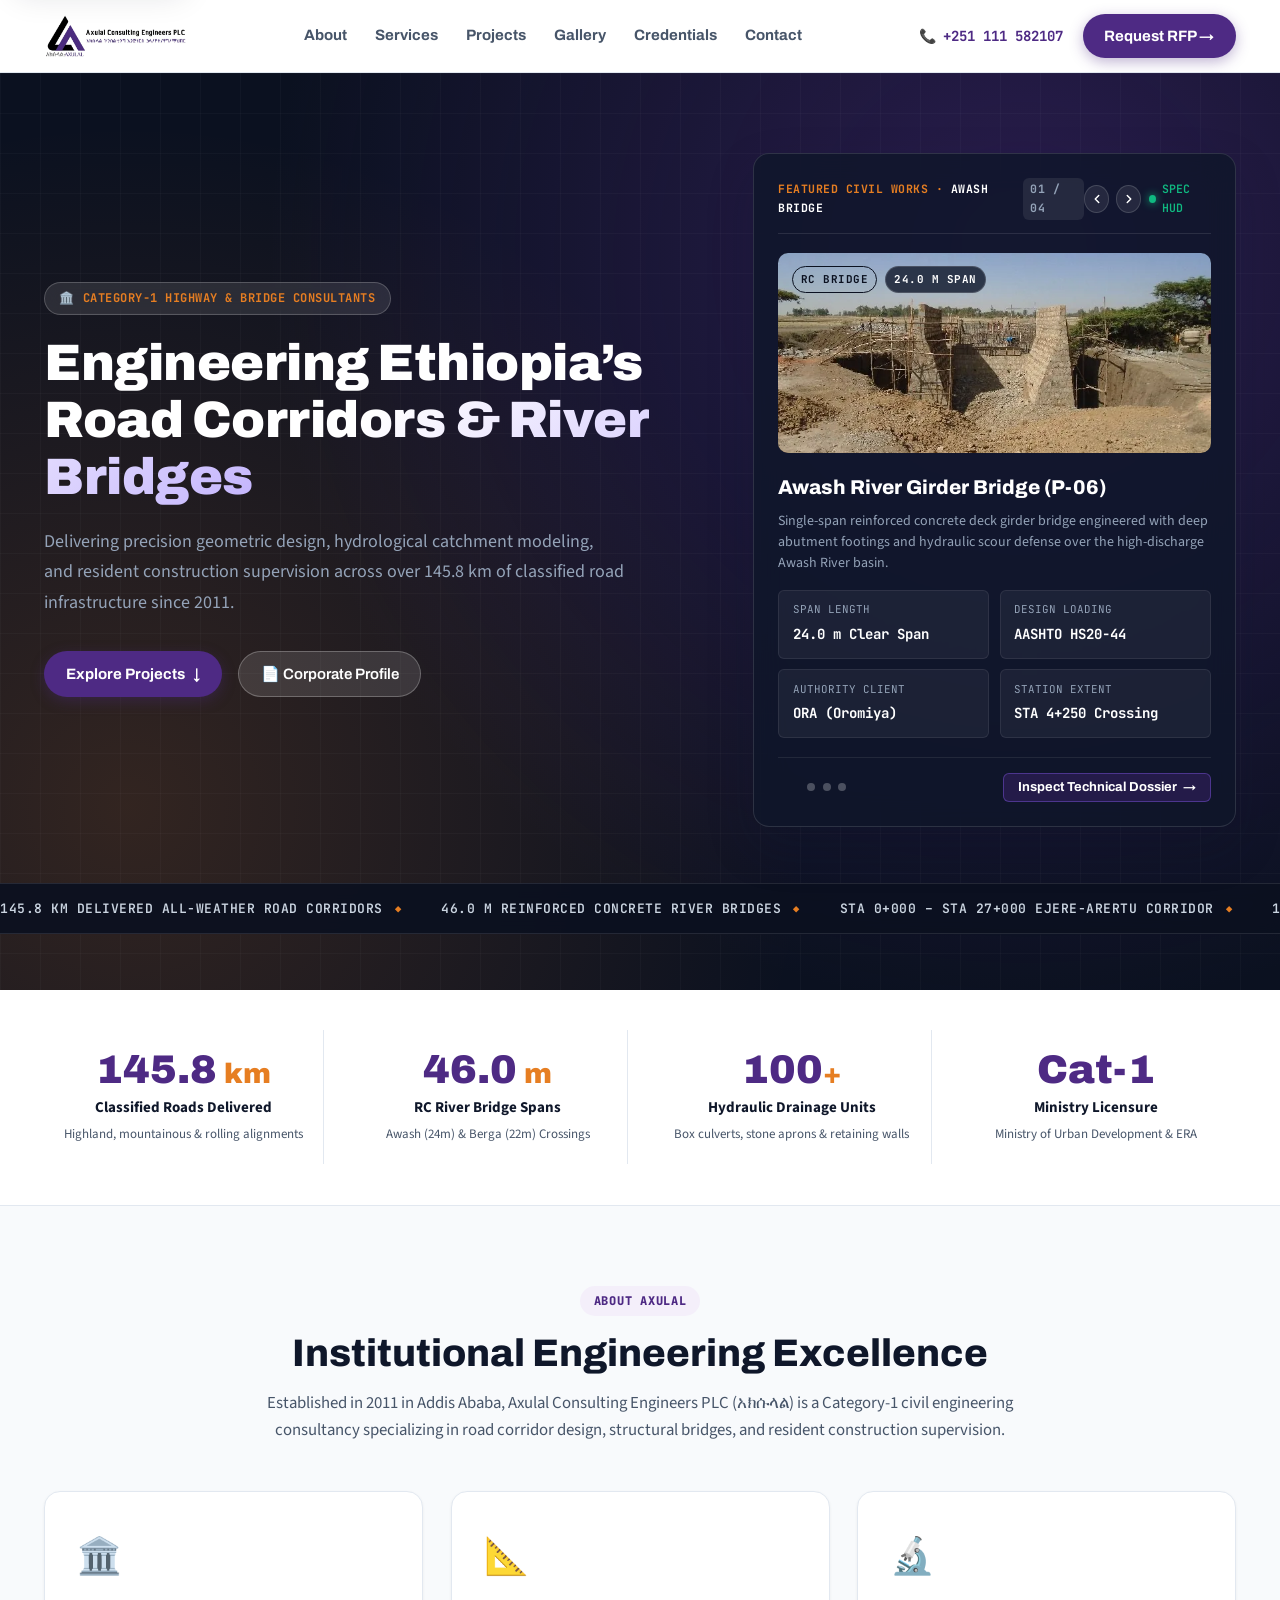
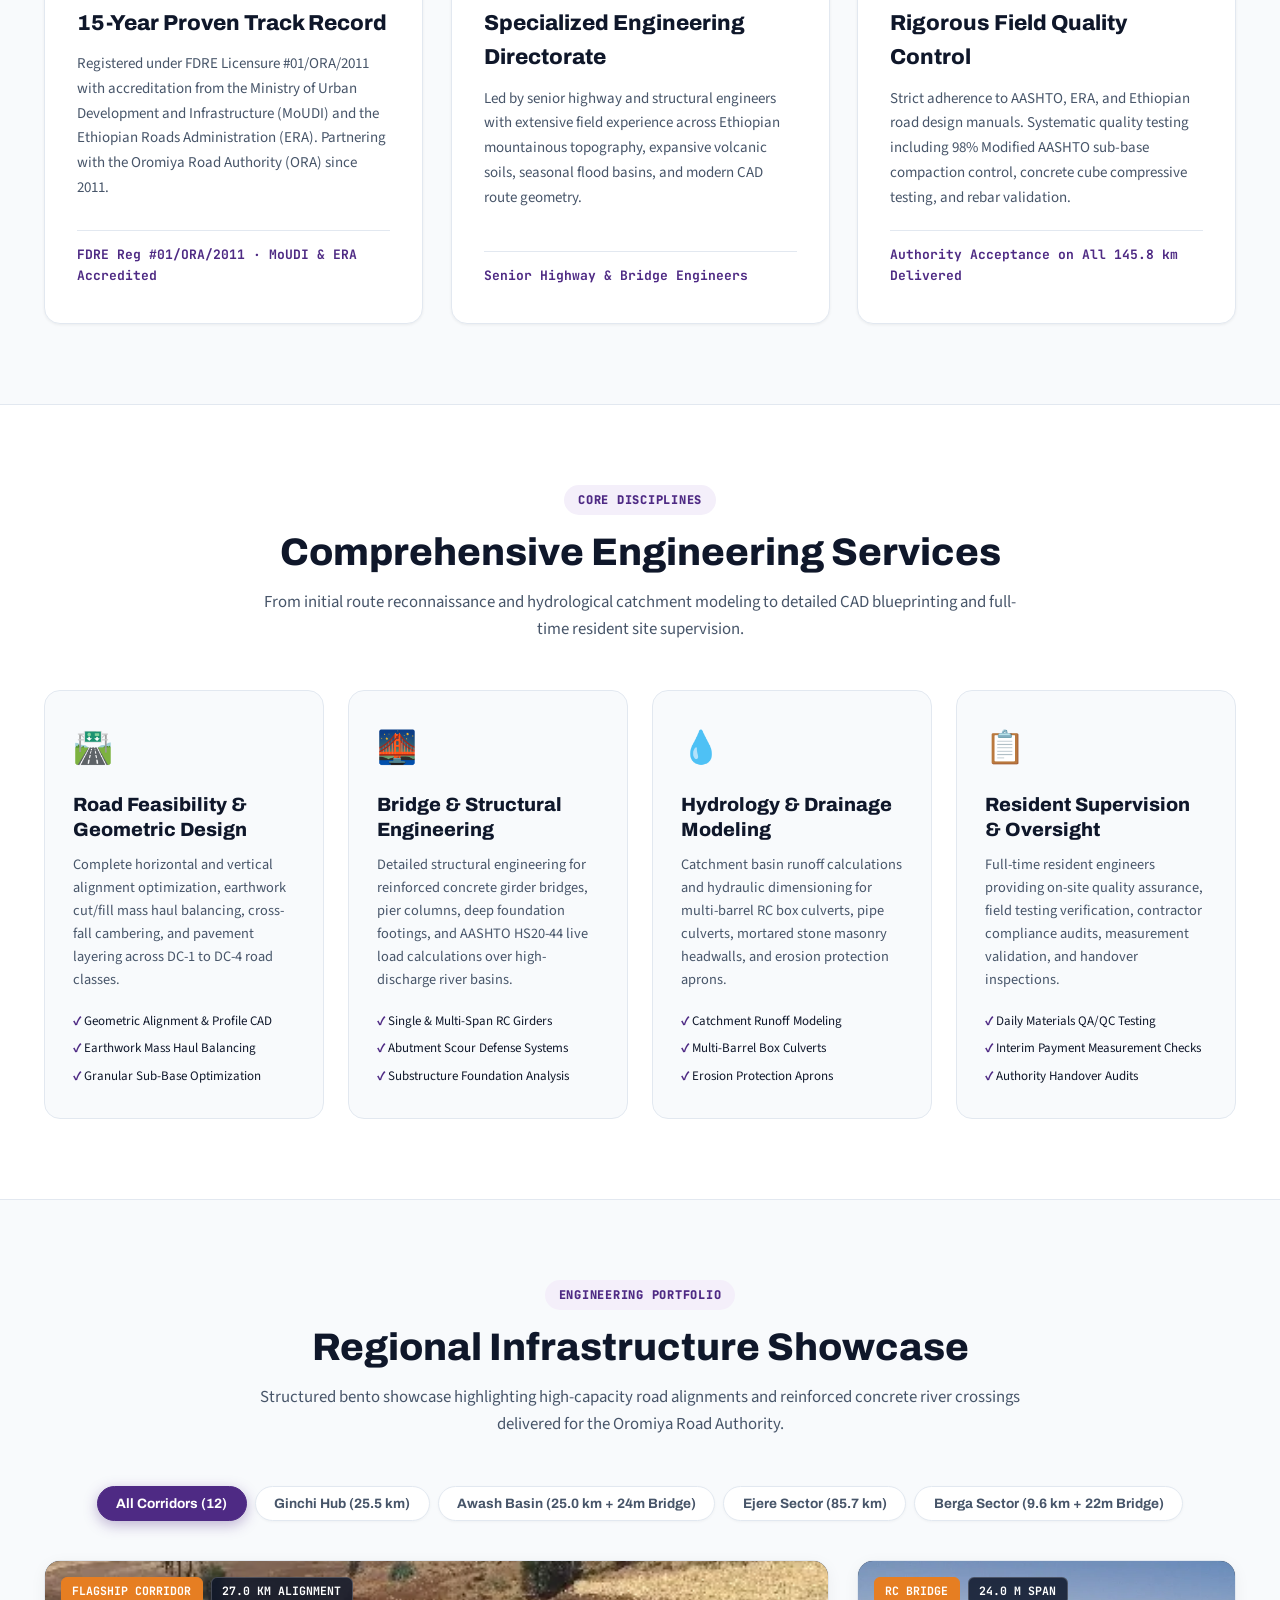
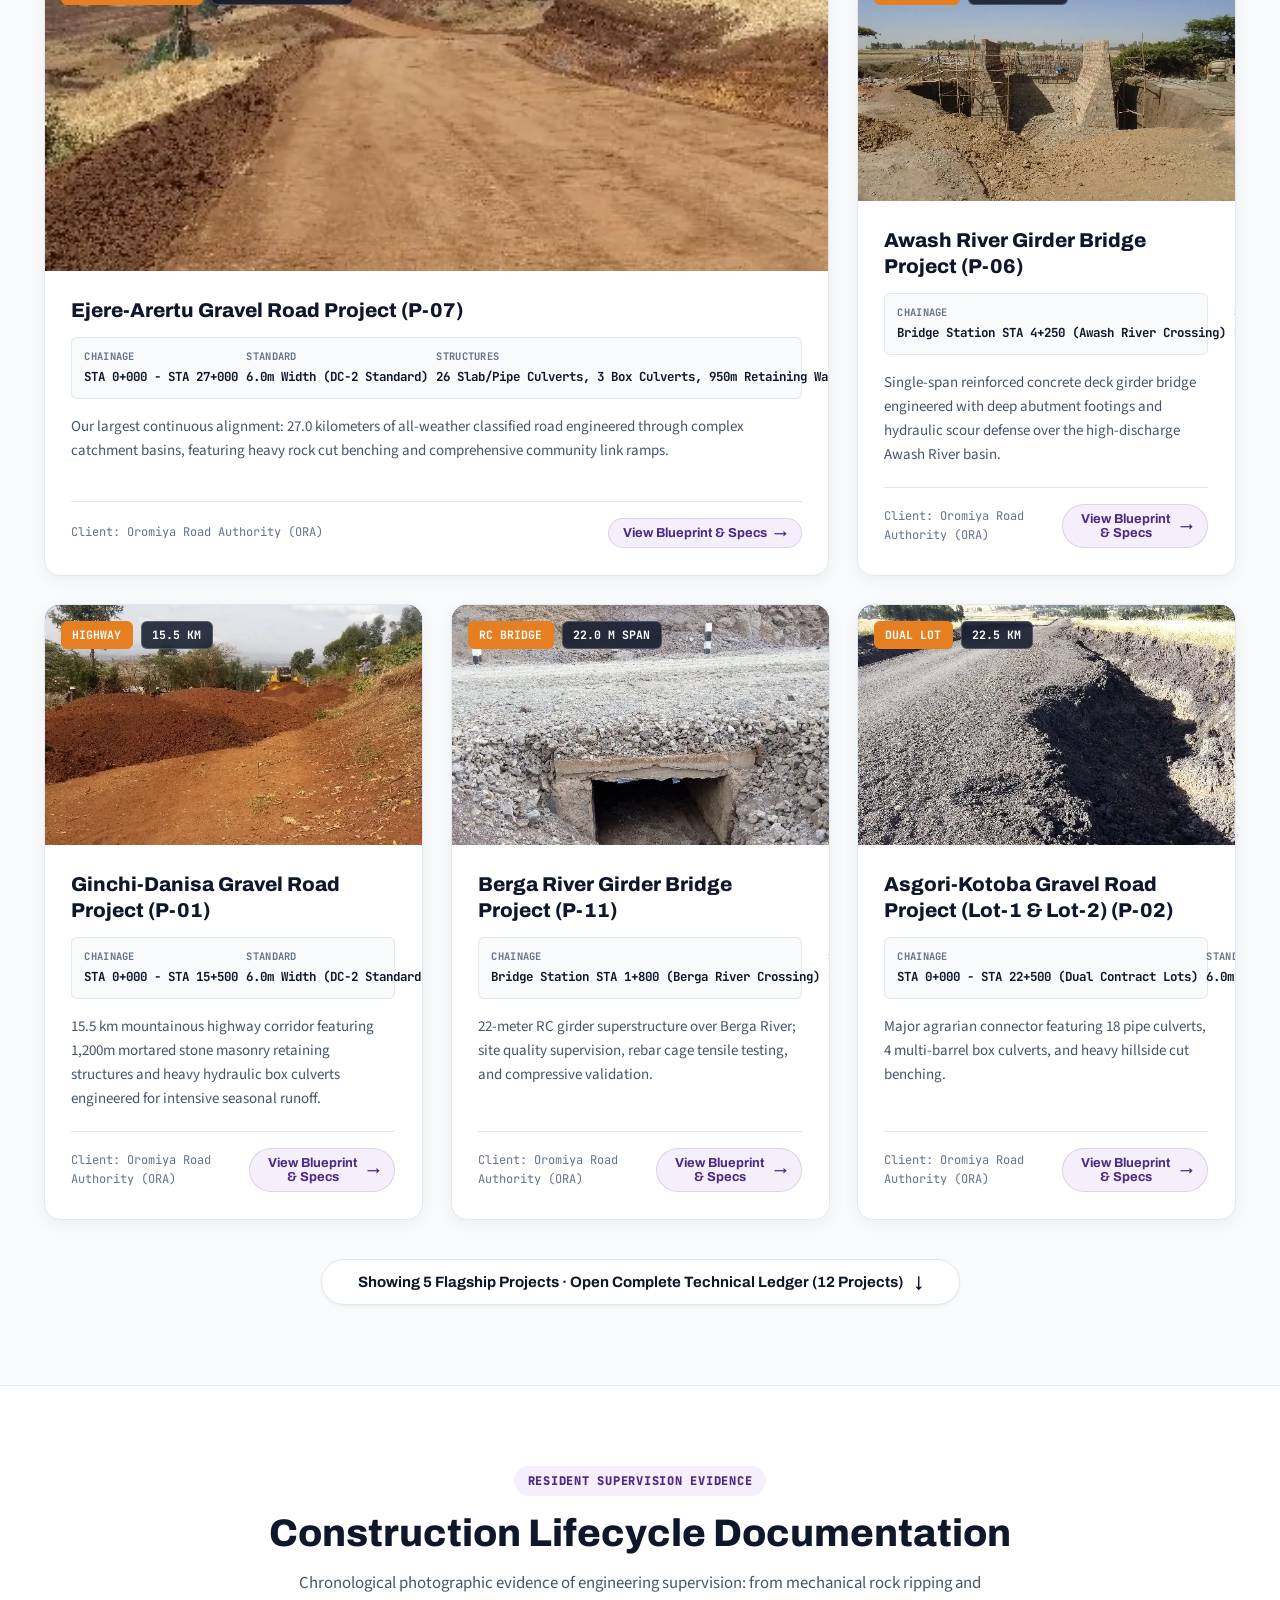
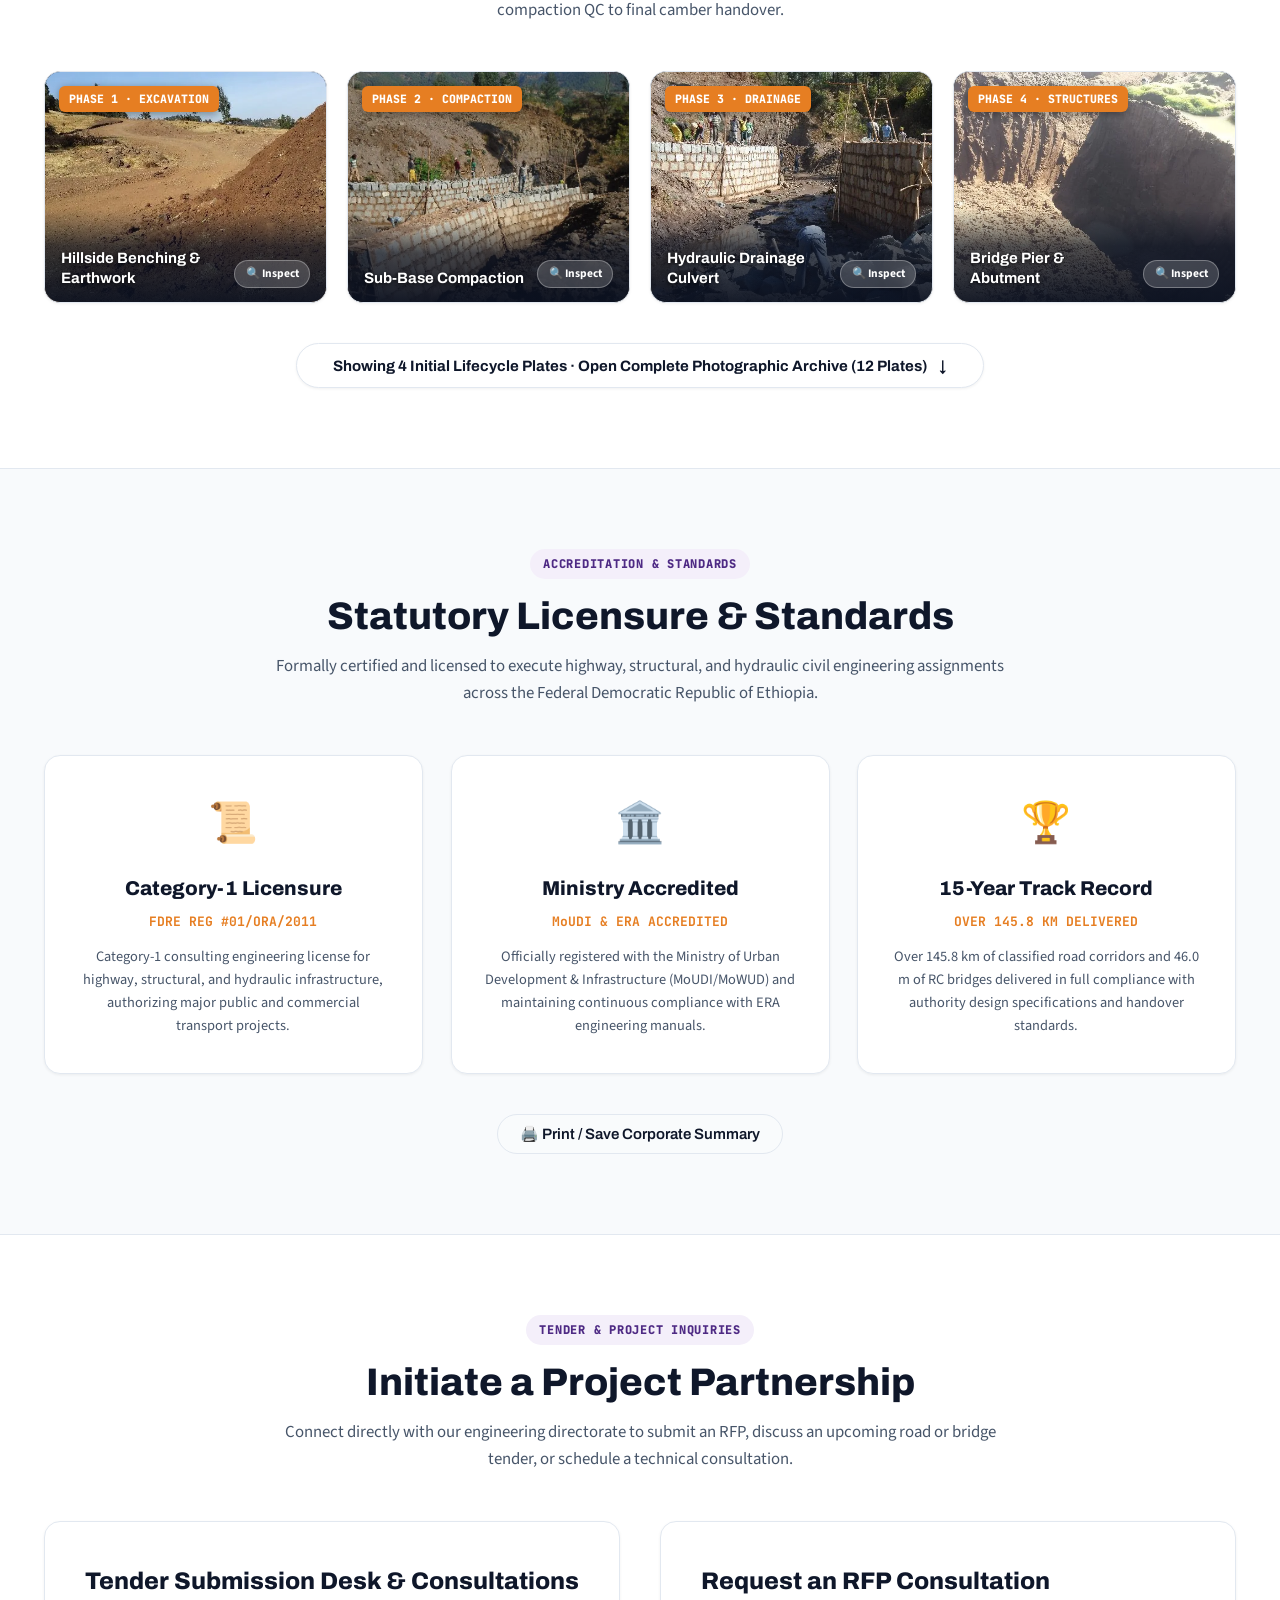
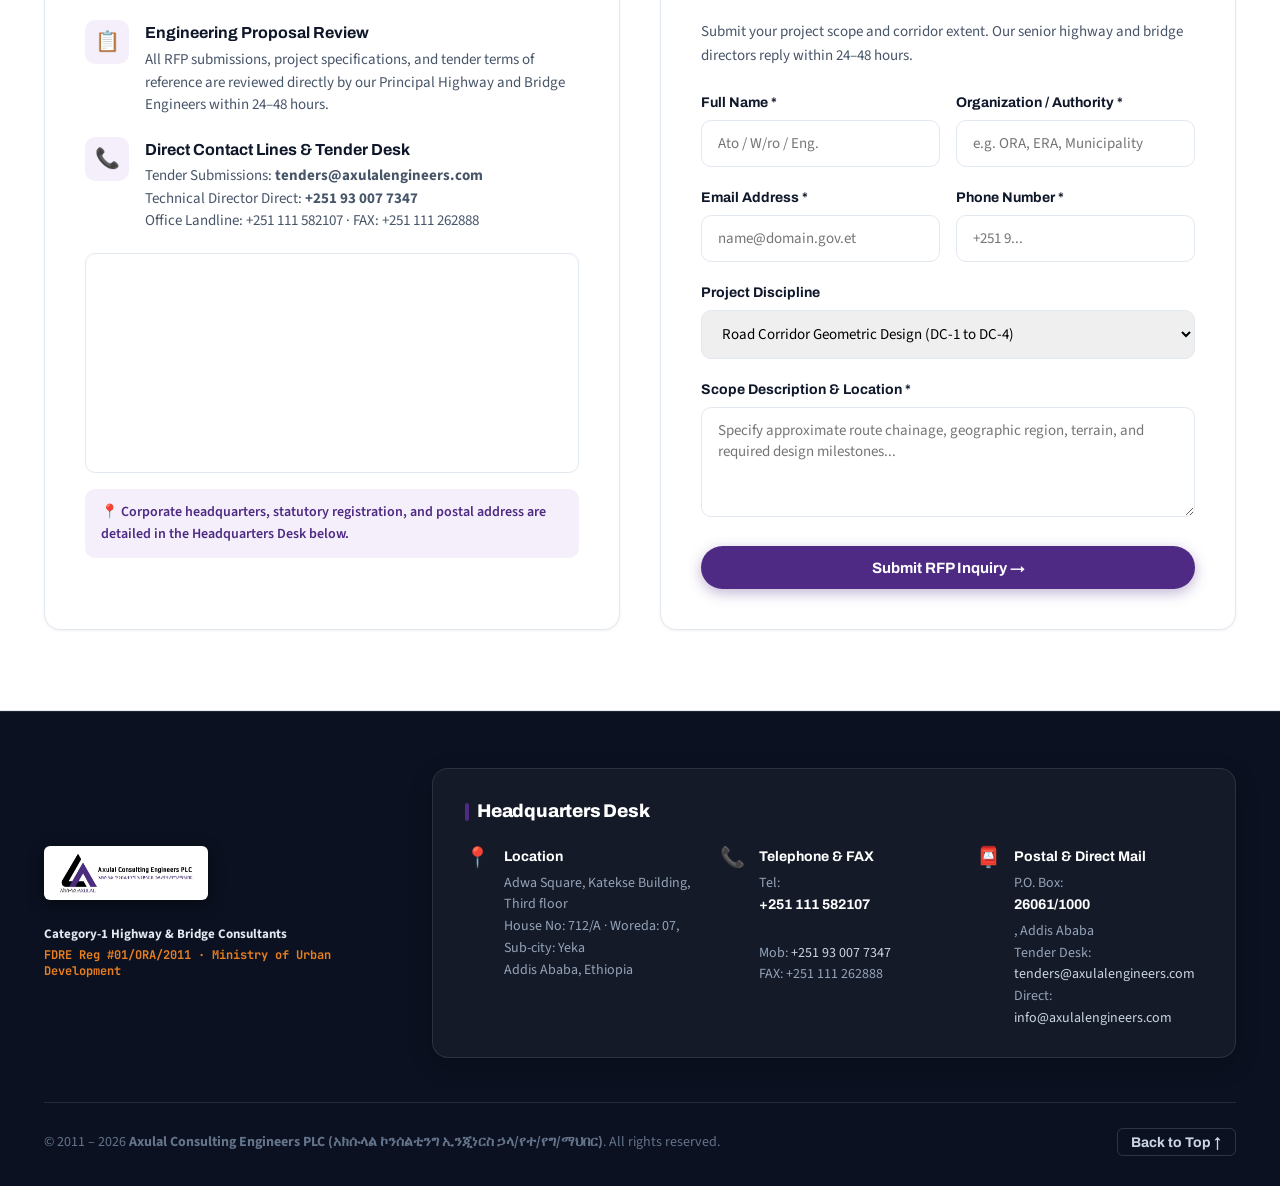
==== commit 16932991: "feat(hero): add interactive 4-slide carousel to Featured Civil Works with specs and modal linking" ====
--- a/index.html
+++ b/index.html
@@ -56,7 +56,7 @@
   <link rel="preconnect" href="https://fonts.gstatic.com" crossorigin>
   <link href="https://fonts.googleapis.com/css2?family=Archivo:wght@600;700;800;900&family=JetBrains+Mono:wght@500;600;700;800&family=Source+Sans+3:wght@400;600;700&display=swap" rel="stylesheet">
   
-  <link rel="stylesheet" href="assets/css/site.css?v=23">
+  <link rel="stylesheet" href="assets/css/site.css?v=24">
 </head>
 <body>
   <a href="#main-content" class="skip-link">Skip to main content</a>
@@ -66,8 +66,8 @@
     <div class="container header-wrap">
       <a href="#home" aria-label="Axulal Consulting Engineers PLC Home">
         <picture>
-          <source type="image/webp" srcset="assets/logo-horizontal.webp?v=23">
-          <img src="assets/logo-horizontal.png?v=23" alt="Axulal Consulting Engineers PLC - አክሱላል" class="brand-logo-img" width="650" height="140">
+          <source type="image/webp" srcset="assets/logo-horizontal.webp?v=24">
+          <img src="assets/logo-horizontal.png?v=24" alt="Axulal Consulting Engineers PLC - አክሱላል" class="brand-logo-img" width="650" height="140">
         </picture>
       </a>
 
@@ -145,44 +145,194 @@
           </div>
         </div>
 
-        <!-- Right Featured Civil Works Specification Card -->
+        <!-- Right Featured Civil Works Specification Carousel Card -->
         <div>
-          <div class="telemetry-card">
+          <div class="telemetry-card carousel-card" id="featuredCarousel" aria-roledescription="carousel" aria-label="Featured Civil Works">
+            
+            <!-- Header bar with tag, slide counter, and arrow nav buttons -->
             <div class="telemetry-header">
-              <span class="telemetry-tag">FEATURED CIVIL WORKS &middot; AWASH BRIDGE</span>
-              <span class="telemetry-live-dot">TECHNICAL SPEC</span>
-            </div>
-
-            <div class="telemetry-img-wrap">
-              <picture>
-                <source type="image/webp" srcset="assets/projects/proj_6_awash_bridge.webp?v=23">
-                <img src="assets/projects/proj_6_awash_bridge.jpg?v=23" alt="Awash River Girder Bridge" class="telemetry-img" width="1280" height="720">
-              </picture>
-            </div>
-
-            <h3 class="telemetry-title">Awash River Girder Bridge (P-06)</h3>
-            <p style="font-size:0.875rem; color:#94a3b8;">
-              Single-span reinforced concrete deck girder bridge engineered with deep abutment footings and hydraulic scour defense.
-            </p>
-
-            <div class="telemetry-spec-grid">
-              <div class="spec-item">
-                <span class="spec-label">Span Length</span>
-                <span class="spec-value">24.0 m Clear Span</span>
-              </div>
-              <div class="spec-item">
-                <span class="spec-label">Design Loading</span>
-                <span class="spec-value">AASHTO HS20-44</span>
-              </div>
-              <div class="spec-item">
-                <span class="spec-label">Authority Client</span>
-                <span class="spec-value">ORA (Oromiya)</span>
-              </div>
-              <div class="spec-item">
-                <span class="spec-label">Station Extent</span>
-                <span class="spec-value">STA 4+250 Crossing</span>
-              </div>
-            </div>
+              <div class="telemetry-tag-group">
+                <span class="telemetry-tag" id="carouselTag">FEATURED CIVIL WORKS &middot; <span style="color:#ffffff">AWASH BRIDGE</span></span>
+                <span class="carousel-counter" id="carouselCounter">01 / 04</span>
+              </div>
+              <div class="carousel-nav-controls">
+                <button type="button" class="carousel-arrow-btn" id="carouselPrevBtn" aria-label="Previous Featured Project">
+                  <svg width="14" height="14" viewBox="0 0 24 24" fill="none" stroke="currentColor" stroke-width="2.5" stroke-linecap="round" stroke-linejoin="round" aria-hidden="true"><path d="M15 18l-6-6 6-6"/></svg>
+                </button>
+                <button type="button" class="carousel-arrow-btn" id="carouselNextBtn" aria-label="Next Featured Project">
+                  <svg width="14" height="14" viewBox="0 0 24 24" fill="none" stroke="currentColor" stroke-width="2.5" stroke-linecap="round" stroke-linejoin="round" aria-hidden="true"><path d="M9 18l6-6-6-6"/></svg>
+                </button>
+                <span class="telemetry-live-dot" title="Live technical specifications">SPEC HUD</span>
+              </div>
+            </div>
+
+            <!-- Slide Track & Slides -->
+            <div class="carousel-slides-container">
+              
+              <!-- Slide 1: Awash River Bridge -->
+              <div class="carousel-slide active" data-slide-index="0" data-project-id="P-06" data-tag="AWASH BRIDGE">
+                <div class="telemetry-img-wrap">
+                  <picture>
+                    <source type="image/webp" srcset="assets/projects/proj_6_awash_bridge.webp?v=24">
+                    <img src="assets/projects/proj_6_awash_bridge.jpg?v=24" alt="Awash River Girder Bridge" class="telemetry-img" width="1280" height="720">
+                  </picture>
+                  <div class="carousel-pill-overlay">
+                    <span class="carousel-pill amber">RC BRIDGE</span>
+                    <span class="carousel-pill">24.0 M SPAN</span>
+                  </div>
+                </div>
+                <h3 class="telemetry-title">Awash River Girder Bridge (P-06)</h3>
+                <p class="telemetry-slide-desc">
+                  Single-span reinforced concrete deck girder bridge engineered with deep abutment footings and hydraulic scour defense over the high-discharge Awash River basin.
+                </p>
+                <div class="telemetry-spec-grid">
+                  <div class="spec-item">
+                    <span class="spec-label">Span Length</span>
+                    <span class="spec-value">24.0 m Clear Span</span>
+                  </div>
+                  <div class="spec-item">
+                    <span class="spec-label">Design Loading</span>
+                    <span class="spec-value">AASHTO HS20-44</span>
+                  </div>
+                  <div class="spec-item">
+                    <span class="spec-label">Authority Client</span>
+                    <span class="spec-value">ORA (Oromiya)</span>
+                  </div>
+                  <div class="spec-item">
+                    <span class="spec-label">Station Extent</span>
+                    <span class="spec-value">STA 4+250 Crossing</span>
+                  </div>
+                </div>
+              </div>
+
+              <!-- Slide 2: Berga River Bridge -->
+              <div class="carousel-slide" data-slide-index="1" data-project-id="P-11" data-tag="BERGA BRIDGE">
+                <div class="telemetry-img-wrap">
+                  <picture>
+                    <source type="image/webp" srcset="assets/projects/proj_11_berga_bridge.webp?v=24">
+                    <img src="assets/projects/proj_11_berga_bridge.jpg?v=24" alt="Berga River Girder Bridge" class="telemetry-img" width="1280" height="720">
+                  </picture>
+                  <div class="carousel-pill-overlay">
+                    <span class="carousel-pill amber">RC BRIDGE</span>
+                    <span class="carousel-pill">22.0 M SPAN</span>
+                  </div>
+                </div>
+                <h3 class="telemetry-title">Berga River Girder Bridge (P-11)</h3>
+                <p class="telemetry-slide-desc">
+                  Heavy 22-meter reinforced concrete girder river crossing engineered with reinforced concrete abutments, wing walls, and intensive foundation scour protection.
+                </p>
+                <div class="telemetry-spec-grid">
+                  <div class="spec-item">
+                    <span class="spec-label">Span Length</span>
+                    <span class="spec-value">22.0 m Clear Span</span>
+                  </div>
+                  <div class="spec-item">
+                    <span class="spec-label">Design Loading</span>
+                    <span class="spec-value">AASHTO HS20-44</span>
+                  </div>
+                  <div class="spec-item">
+                    <span class="spec-label">Authority Client</span>
+                    <span class="spec-value">ORA (Oromiya)</span>
+                  </div>
+                  <div class="spec-item">
+                    <span class="spec-label">Station Extent</span>
+                    <span class="spec-value">STA 1+800 Crossing</span>
+                  </div>
+                </div>
+              </div>
+
+              <!-- Slide 3: Ejere-Arertu Gravel Road -->
+              <div class="carousel-slide" data-slide-index="2" data-project-id="P-07" data-tag="EJERE CORRIDOR">
+                <div class="telemetry-img-wrap">
+                  <picture>
+                    <source type="image/webp" srcset="assets/projects/proj_7_ejere_arertu.webp?v=24">
+                    <img src="assets/projects/proj_7_ejere_arertu.jpg?v=24" alt="Ejere-Arertu Gravel Road Project" class="telemetry-img" width="1280" height="720">
+                  </picture>
+                  <div class="carousel-pill-overlay">
+                    <span class="carousel-pill amber">FLAGSHIP HIGHWAY</span>
+                    <span class="carousel-pill">27.0 KM</span>
+                  </div>
+                </div>
+                <h3 class="telemetry-title">Ejere-Arertu Road Project (P-07)</h3>
+                <p class="telemetry-slide-desc">
+                  Axulal's largest continuous highway corridor: 27.0 km of all-weather alignment engineered through expansive vertisols with 26 culverts and 3 major box structures.
+                </p>
+                <div class="telemetry-spec-grid">
+                  <div class="spec-item">
+                    <span class="spec-label">Corridor Extent</span>
+                    <span class="spec-value">27.0 km Alignment</span>
+                  </div>
+                  <div class="spec-item">
+                    <span class="spec-label">Design Standard</span>
+                    <span class="spec-value">DC-2 · 50 km/h</span>
+                  </div>
+                  <div class="spec-item">
+                    <span class="spec-label">Authority Client</span>
+                    <span class="spec-value">ORA (Oromiya)</span>
+                  </div>
+                  <div class="spec-item">
+                    <span class="spec-label">Station Chainage</span>
+                    <span class="spec-value">STA 0+000 – 27+000</span>
+                  </div>
+                </div>
+              </div>
+
+              <!-- Slide 4: Ginchi-Danisa Gravel Road -->
+              <div class="carousel-slide" data-slide-index="3" data-project-id="P-01" data-tag="GINCHI HIGHWAY">
+                <div class="telemetry-img-wrap">
+                  <picture>
+                    <source type="image/webp" srcset="assets/projects/proj_1_ginchi_danisa.webp?v=24">
+                    <img src="assets/projects/proj_1_ginchi_danisa.jpg?v=24" alt="Ginchi-Danisa Gravel Road Project" class="telemetry-img" width="1280" height="720">
+                  </picture>
+                  <div class="carousel-pill-overlay">
+                    <span class="carousel-pill amber">MOUNTAIN CORRIDOR</span>
+                    <span class="carousel-pill">15.5 KM</span>
+                  </div>
+                </div>
+                <h3 class="telemetry-title">Ginchi-Danisa Road Project (P-01)</h3>
+                <p class="telemetry-slide-desc">
+                  15.5 km mountainous feeder highway corridor featuring 1,200m mortared stone masonry retaining structures and heavy hydraulic box culverts for runoff control.
+                </p>
+                <div class="telemetry-spec-grid">
+                  <div class="spec-item">
+                    <span class="spec-label">Corridor Extent</span>
+                    <span class="spec-value">15.5 km Alignment</span>
+                  </div>
+                  <div class="spec-item">
+                    <span class="spec-label">Design Standard</span>
+                    <span class="spec-value">DC-2 · 50 km/h</span>
+                  </div>
+                  <div class="spec-item">
+                    <span class="spec-label">Authority Client</span>
+                    <span class="spec-value">ORA (Oromiya)</span>
+                  </div>
+                  <div class="spec-item">
+                    <span class="spec-label">Station Chainage</span>
+                    <span class="spec-value">STA 0+000 – 15+500</span>
+                  </div>
+                </div>
+              </div>
+
+            </div>
+
+            <!-- Footer: Pagination Dots + Blueprint Inspection Modal Button -->
+            <div class="carousel-footer-bar">
+              <div class="carousel-dots" id="carouselDots" role="tablist" aria-label="Featured Civil Works Navigation">
+                <button type="button" class="carousel-dot active" data-index="0" role="tab" aria-selected="true" aria-label="Slide 1: Awash River Girder Bridge"></button>
+                <button type="button" class="carousel-dot" data-index="1" role="tab" aria-selected="false" aria-label="Slide 2: Berga River Girder Bridge"></button>
+                <button type="button" class="carousel-dot" data-index="2" role="tab" aria-selected="false" aria-label="Slide 3: Ejere-Arertu Road Project"></button>
+                <button type="button" class="carousel-dot" data-index="3" role="tab" aria-selected="false" aria-label="Slide 4: Ginchi-Danisa Road Project"></button>
+              </div>
+
+              <button type="button" class="btn-carousel-spec" id="btnCarouselSpec" data-project-id="P-06">
+                <span>Inspect Technical Dossier</span>
+                <span>&rarr;</span>
+              </button>
+            </div>
+
+            <!-- Slide Auto-Advance Progress Line -->
+            <div class="carousel-slide-timer" id="carouselSlideTimer" aria-hidden="true"></div>
+
           </div>
         </div>
 
@@ -369,8 +519,8 @@
                   <article class="bento-card bento-hero" data-hub="ejere" >
           <div class="bento-img-wrap">
             <picture>
-              <source type="image/webp" srcset="assets/projects/proj_7_ejere_arertu.webp?v=23">
-              <img src="assets/projects/proj_7_ejere_arertu.jpg?v=23" alt="Ejere-Arertu Gravel Road Project" class="bento-img" loading="lazy" width="800" height="500">
+              <source type="image/webp" srcset="assets/projects/proj_7_ejere_arertu.webp?v=24">
+              <img src="assets/projects/proj_7_ejere_arertu.jpg?v=24" alt="Ejere-Arertu Gravel Road Project" class="bento-img" loading="lazy" width="800" height="500">
             </picture>
             <div class="bento-badge-group">
               <span class="bento-pill pill-amber">FLAGSHIP CORRIDOR</span>
@@ -408,8 +558,8 @@
         <article class="bento-card " data-hub="awash" >
           <div class="bento-img-wrap">
             <picture>
-              <source type="image/webp" srcset="assets/projects/proj_6_awash_bridge.webp?v=23">
-              <img src="assets/projects/proj_6_awash_bridge.jpg?v=23" alt="Awash River Girder Bridge Project" class="bento-img" loading="lazy" width="800" height="500">
+              <source type="image/webp" srcset="assets/projects/proj_6_awash_bridge.webp?v=24">
+              <img src="assets/projects/proj_6_awash_bridge.jpg?v=24" alt="Awash River Girder Bridge Project" class="bento-img" loading="lazy" width="800" height="500">
             </picture>
             <div class="bento-badge-group">
               <span class="bento-pill pill-amber">RC BRIDGE</span>
@@ -447,8 +597,8 @@
         <article class="bento-card " data-hub="ginchi" >
           <div class="bento-img-wrap">
             <picture>
-              <source type="image/webp" srcset="assets/projects/proj_1_ginchi_danisa.webp?v=23">
-              <img src="assets/projects/proj_1_ginchi_danisa.jpg?v=23" alt="Ginchi-Danisa Gravel Road Project" class="bento-img" loading="lazy" width="800" height="500">
+              <source type="image/webp" srcset="assets/projects/proj_1_ginchi_danisa.webp?v=24">
+              <img src="assets/projects/proj_1_ginchi_danisa.jpg?v=24" alt="Ginchi-Danisa Gravel Road Project" class="bento-img" loading="lazy" width="800" height="500">
             </picture>
             <div class="bento-badge-group">
               <span class="bento-pill pill-amber">HIGHWAY</span>
@@ -486,8 +636,8 @@
         <article class="bento-card " data-hub="berga" >
           <div class="bento-img-wrap">
             <picture>
-              <source type="image/webp" srcset="assets/projects/proj_11_berga_bridge.webp?v=23">
-              <img src="assets/projects/proj_11_berga_bridge.jpg?v=23" alt="Berga River Girder Bridge Project" class="bento-img" loading="lazy" width="800" height="500">
+              <source type="image/webp" srcset="assets/projects/proj_11_berga_bridge.webp?v=24">
+              <img src="assets/projects/proj_11_berga_bridge.jpg?v=24" alt="Berga River Girder Bridge Project" class="bento-img" loading="lazy" width="800" height="500">
             </picture>
             <div class="bento-badge-group">
               <span class="bento-pill pill-amber">RC BRIDGE</span>
@@ -525,8 +675,8 @@
         <article class="bento-card " data-hub="ejere" >
           <div class="bento-img-wrap">
             <picture>
-              <source type="image/webp" srcset="assets/projects/proj_2_asgori_kotoba.webp?v=23">
-              <img src="assets/projects/proj_2_asgori_kotoba.jpg?v=23" alt="Asgori-Kotoba Gravel Road Project (Lot-1 & Lot-2)" class="bento-img" loading="lazy" width="800" height="500">
+              <source type="image/webp" srcset="assets/projects/proj_2_asgori_kotoba.webp?v=24">
+              <img src="assets/projects/proj_2_asgori_kotoba.jpg?v=24" alt="Asgori-Kotoba Gravel Road Project (Lot-1 & Lot-2)" class="bento-img" loading="lazy" width="800" height="500">
             </picture>
             <div class="bento-badge-group">
               <span class="bento-pill pill-amber">DUAL LOT</span>
@@ -564,8 +714,8 @@
         <article class="bento-card bento-hero" data-hub="ejere" data-hidden-project="true">
           <div class="bento-img-wrap">
             <picture>
-              <source type="image/webp" srcset="assets/projects/proj_8_ejere_kake.webp?v=23">
-              <img src="assets/projects/proj_8_ejere_kake.jpg?v=23" alt="Ejere-Kake-Arertu Gravel Road Project" class="bento-img" loading="lazy" width="800" height="500">
+              <source type="image/webp" srcset="assets/projects/proj_8_ejere_kake.webp?v=24">
+              <img src="assets/projects/proj_8_ejere_kake.jpg?v=24" alt="Ejere-Kake-Arertu Gravel Road Project" class="bento-img" loading="lazy" width="800" height="500">
             </picture>
             <div class="bento-badge-group">
               <span class="bento-pill pill-amber">HIGHWAY</span>
@@ -603,8 +753,8 @@
         <article class="bento-card " data-hub="awash" data-hidden-project="true">
           <div class="bento-img-wrap">
             <picture>
-              <source type="image/webp" srcset="assets/projects/proj_9_olenkomi_hamdo.webp?v=23">
-              <img src="assets/projects/proj_9_olenkomi_hamdo.jpg?v=23" alt="Olenkomi-Hamdo Gravel Road Project" class="bento-img" loading="lazy" width="800" height="500">
+              <source type="image/webp" srcset="assets/projects/proj_9_olenkomi_hamdo.webp?v=24">
+              <img src="assets/projects/proj_9_olenkomi_hamdo.jpg?v=24" alt="Olenkomi-Hamdo Gravel Road Project" class="bento-img" loading="lazy" width="800" height="500">
             </picture>
             <div class="bento-badge-group">
               <span class="bento-pill pill-amber">HIGHWAY</span>
@@ -642,8 +792,8 @@
         <article class="bento-card " data-hub="ejere" data-hidden-project="true">
           <div class="bento-img-wrap">
             <picture>
-              <source type="image/webp" srcset="assets/projects/proj_3_asgori_link.webp?v=23">
-              <img src="assets/projects/proj_3_asgori_link.jpg?v=23" alt="Asgori-Kotoba Link Road Project" class="bento-img" loading="lazy" width="800" height="500">
+              <source type="image/webp" srcset="assets/projects/proj_3_asgori_link.webp?v=24">
+              <img src="assets/projects/proj_3_asgori_link.jpg?v=24" alt="Asgori-Kotoba Link Road Project" class="bento-img" loading="lazy" width="800" height="500">
             </picture>
             <div class="bento-badge-group">
               <span class="bento-pill pill-amber">FEEDER</span>
@@ -681,8 +831,8 @@
         <article class="bento-card " data-hub="ginchi" data-hidden-project="true">
           <div class="bento-img-wrap">
             <picture>
-              <source type="image/webp" srcset="assets/projects/proj_4_arbu_roge.webp?v=23">
-              <img src="assets/projects/proj_4_arbu_roge.jpg?v=23" alt="Arbu-Roge Gravel Road Project" class="bento-img" loading="lazy" width="800" height="500">
+              <source type="image/webp" srcset="assets/projects/proj_4_arbu_roge.webp?v=24">
+              <img src="assets/projects/proj_4_arbu_roge.jpg?v=24" alt="Arbu-Roge Gravel Road Project" class="bento-img" loading="lazy" width="800" height="500">
             </picture>
             <div class="bento-badge-group">
               <span class="bento-pill pill-amber">HIGHWAY</span>
@@ -720,8 +870,8 @@
         <article class="bento-card " data-hub="ejere" data-hidden-project="true">
           <div class="bento-img-wrap">
             <picture>
-              <source type="image/webp" srcset="assets/projects/proj_5_asgori_roge.webp?v=23">
-              <img src="assets/projects/proj_5_asgori_roge.jpg?v=23" alt="Asgori-Roge Gravel Road Project" class="bento-img" loading="lazy" width="800" height="500">
+              <source type="image/webp" srcset="assets/projects/proj_5_asgori_roge.webp?v=24">
+              <img src="assets/projects/proj_5_asgori_roge.jpg?v=24" alt="Asgori-Roge Gravel Road Project" class="bento-img" loading="lazy" width="800" height="500">
             </picture>
             <div class="bento-badge-group">
               <span class="bento-pill pill-amber">FEEDER</span>
@@ -759,8 +909,8 @@
         <article class="bento-card " data-hub="awash" data-hidden-project="true">
           <div class="bento-img-wrap">
             <picture>
-              <source type="image/webp" srcset="assets/projects/proj_10_hamdo_awash.webp?v=23">
-              <img src="assets/projects/proj_10_hamdo_awash.jpg?v=23" alt="Hamdo-Awash Bune Gravel Road Project" class="bento-img" loading="lazy" width="800" height="500">
+              <source type="image/webp" srcset="assets/projects/proj_10_hamdo_awash.webp?v=24">
+              <img src="assets/projects/proj_10_hamdo_awash.jpg?v=24" alt="Hamdo-Awash Bune Gravel Road Project" class="bento-img" loading="lazy" width="800" height="500">
             </picture>
             <div class="bento-badge-group">
               <span class="bento-pill pill-amber">HIGHWAY</span>
@@ -798,8 +948,8 @@
         <article class="bento-card bento-hero" data-hub="berga" data-hidden-project="true">
           <div class="bento-img-wrap">
             <picture>
-              <source type="image/webp" srcset="assets/projects/proj_12_holota_kake.webp?v=23">
-              <img src="assets/projects/proj_12_holota_kake.jpg?v=23" alt="Holota-Kake-Berga River Gravel Road Project" class="bento-img" loading="lazy" width="800" height="500">
+              <source type="image/webp" srcset="assets/projects/proj_12_holota_kake.webp?v=24">
+              <img src="assets/projects/proj_12_holota_kake.jpg?v=24" alt="Holota-Kake-Berga River Gravel Road Project" class="bento-img" loading="lazy" width="800" height="500">
             </picture>
             <div class="bento-badge-group">
               <span class="bento-pill pill-amber">CORRIDOR</span>
@@ -861,8 +1011,8 @@
                   <figure class="lifecycle-card" data-desc="Heavy crawler excavator cutting 1:1 roadway benches through steep volcanic rock slopes on Asgori-Kotoba alignment." >
           <div class="lifecycle-img-wrap">
             <picture>
-              <source type="image/webp" srcset="assets/gallery/plate_04_hillside_cut.webp?v=23">
-              <img src="assets/gallery/plate_04_hillside_cut.jpg?v=23" alt="Hillside Benching & Earthwork" class="lifecycle-img" loading="lazy" width="600" height="400">
+              <source type="image/webp" srcset="assets/gallery/plate_04_hillside_cut.webp?v=24">
+              <img src="assets/gallery/plate_04_hillside_cut.jpg?v=24" alt="Hillside Benching & Earthwork" class="lifecycle-img" loading="lazy" width="600" height="400">
             </picture>
             <span class="lifecycle-phase-tag">PHASE 1 · EXCAVATION</span>
             <div class="lifecycle-caption-bar">
@@ -874,8 +1024,8 @@
         <figure class="lifecycle-card" data-desc="Heavy 15-ton vibratory road roller achieving 98% Modified AASHTO compaction density on selected granular sub-base." >
           <div class="lifecycle-img-wrap">
             <picture>
-              <source type="image/webp" srcset="assets/gallery/plate_01_compaction.webp?v=23">
-              <img src="assets/gallery/plate_01_compaction.jpg?v=23" alt="Sub-Base Compaction" class="lifecycle-img" loading="lazy" width="600" height="400">
+              <source type="image/webp" srcset="assets/gallery/plate_01_compaction.webp?v=24">
+              <img src="assets/gallery/plate_01_compaction.jpg?v=24" alt="Sub-Base Compaction" class="lifecycle-img" loading="lazy" width="600" height="400">
             </picture>
             <span class="lifecycle-phase-tag">PHASE 2 · COMPACTION</span>
             <div class="lifecycle-caption-bar">
@@ -887,8 +1037,8 @@
         <figure class="lifecycle-card" data-desc="Hand-dressed mortared stone masonry headwalls and barrel construction providing high-capacity flood runoff cross-drainage." >
           <div class="lifecycle-img-wrap">
             <picture>
-              <source type="image/webp" srcset="assets/gallery/plate_03_drainage_culvert.webp?v=23">
-              <img src="assets/gallery/plate_03_drainage_culvert.jpg?v=23" alt="Hydraulic Drainage Culvert" class="lifecycle-img" loading="lazy" width="600" height="400">
+              <source type="image/webp" srcset="assets/gallery/plate_03_drainage_culvert.webp?v=24">
+              <img src="assets/gallery/plate_03_drainage_culvert.jpg?v=24" alt="Hydraulic Drainage Culvert" class="lifecycle-img" loading="lazy" width="600" height="400">
             </picture>
             <span class="lifecycle-phase-tag">PHASE 3 · DRAINAGE</span>
             <div class="lifecycle-caption-bar">
@@ -900,8 +1050,8 @@
         <figure class="lifecycle-card" data-desc="Reinforced concrete pier column, abutment formwork, and heavy falsework bracing for Awash River Girder Bridge." >
           <div class="lifecycle-img-wrap">
             <picture>
-              <source type="image/webp" srcset="assets/gallery/plate_02_bridge_pier.webp?v=23">
-              <img src="assets/gallery/plate_02_bridge_pier.jpg?v=23" alt="Bridge Pier & Abutment" class="lifecycle-img" loading="lazy" width="600" height="400">
+              <source type="image/webp" srcset="assets/gallery/plate_02_bridge_pier.webp?v=24">
+              <img src="assets/gallery/plate_02_bridge_pier.jpg?v=24" alt="Bridge Pier & Abutment" class="lifecycle-img" loading="lazy" width="600" height="400">
             </picture>
             <span class="lifecycle-phase-tag">PHASE 4 · STRUCTURES</span>
             <div class="lifecycle-caption-bar">
@@ -913,8 +1063,8 @@
         <figure class="lifecycle-card" data-desc="Excavation and reinforced concrete footing placement for bridge piers down to competent rock strata." data-hidden-gallery="true">
           <div class="lifecycle-img-wrap">
             <picture>
-              <source type="image/webp" srcset="assets/gallery/plate_06_foundation_works.webp?v=23">
-              <img src="assets/gallery/plate_06_foundation_works.jpg?v=23" alt="Substructure Deep Foundation" class="lifecycle-img" loading="lazy" width="600" height="400">
+              <source type="image/webp" srcset="assets/gallery/plate_06_foundation_works.webp?v=24">
+              <img src="assets/gallery/plate_06_foundation_works.jpg?v=24" alt="Substructure Deep Foundation" class="lifecycle-img" loading="lazy" width="600" height="400">
             </picture>
             <span class="lifecycle-phase-tag">PHASE 5 · FOUNDATIONS</span>
             <div class="lifecycle-caption-bar">
@@ -926,8 +1076,8 @@
         <figure class="lifecycle-card" data-desc="Completed all-weather DC-2 gravel carriageway with 4% cross-fall camber smoothly winding through rural Oromia." data-hidden-gallery="true">
           <div class="lifecycle-img-wrap">
             <picture>
-              <source type="image/webp" srcset="assets/gallery/plate_05_road_alignment.webp?v=23">
-              <img src="assets/gallery/plate_05_road_alignment.jpg?v=23" alt="Finished DC-2 Carriageway" class="lifecycle-img" loading="lazy" width="600" height="400">
+              <source type="image/webp" srcset="assets/gallery/plate_05_road_alignment.webp?v=24">
+              <img src="assets/gallery/plate_05_road_alignment.jpg?v=24" alt="Finished DC-2 Carriageway" class="lifecycle-img" loading="lazy" width="600" height="400">
             </picture>
             <span class="lifecycle-phase-tag">PHASE 6 · SURFACING</span>
             <div class="lifecycle-caption-bar">
@@ -939,8 +1089,8 @@
         <figure class="lifecycle-card" data-desc="Steel reinforcement and formwork assembly for a double-barrel RC box culvert designed for 50-year storm recurrence." data-hidden-gallery="true">
           <div class="lifecycle-img-wrap">
             <picture>
-              <source type="image/webp" srcset="assets/gallery/plate_07_box_culvert.webp?v=23">
-              <img src="assets/gallery/plate_07_box_culvert.jpg?v=23" alt="Box Culvert Formwork" class="lifecycle-img" loading="lazy" width="600" height="400">
+              <source type="image/webp" srcset="assets/gallery/plate_07_box_culvert.webp?v=24">
+              <img src="assets/gallery/plate_07_box_culvert.jpg?v=24" alt="Box Culvert Formwork" class="lifecycle-img" loading="lazy" width="600" height="400">
             </picture>
             <span class="lifecycle-phase-tag">PHASE 7 · HYDRAULICS</span>
             <div class="lifecycle-caption-bar">
@@ -952,8 +1102,8 @@
         <figure class="lifecycle-card" data-desc="On-site field laboratory testing: sieve analysis, Atterberg limits, and concrete cube compression crush tests." data-hidden-gallery="true">
           <div class="lifecycle-img-wrap">
             <picture>
-              <source type="image/webp" srcset="assets/gallery/plate_08_materials_testing.webp?v=23">
-              <img src="assets/gallery/plate_08_materials_testing.jpg?v=23" alt="Laboratory Materials Testing" class="lifecycle-img" loading="lazy" width="600" height="400">
+              <source type="image/webp" srcset="assets/gallery/plate_08_materials_testing.webp?v=24">
+              <img src="assets/gallery/plate_08_materials_testing.jpg?v=24" alt="Laboratory Materials Testing" class="lifecycle-img" loading="lazy" width="600" height="400">
             </picture>
             <span class="lifecycle-phase-tag">PHASE 8 · MATERIALS QC</span>
             <div class="lifecycle-caption-bar">
@@ -965,8 +1115,8 @@
         <figure class="lifecycle-card" data-desc="Mortared stone masonry gravity retaining wall protecting steep roadway cut slopes from landslide failure." data-hidden-gallery="true">
           <div class="lifecycle-img-wrap">
             <picture>
-              <source type="image/webp" srcset="assets/gallery/plate_09_retaining_wall.webp?v=23">
-              <img src="assets/gallery/plate_09_retaining_wall.jpg?v=23" alt="Masonry Retaining Wall" class="lifecycle-img" loading="lazy" width="600" height="400">
+              <source type="image/webp" srcset="assets/gallery/plate_09_retaining_wall.webp?v=24">
+              <img src="assets/gallery/plate_09_retaining_wall.jpg?v=24" alt="Masonry Retaining Wall" class="lifecycle-img" loading="lazy" width="600" height="400">
             </picture>
             <span class="lifecycle-phase-tag">PHASE 9 · STABILIZATION</span>
             <div class="lifecycle-caption-bar">
@@ -978,8 +1128,8 @@
         <figure class="lifecycle-card" data-desc="Heavy motor grader shaping horizontal alignment curves and ditch profiles through high-altitude highland terrain." data-hidden-gallery="true">
           <div class="lifecycle-img-wrap">
             <picture>
-              <source type="image/webp" srcset="assets/gallery/plate_10_mountain_cut.webp?v=23">
-              <img src="assets/gallery/plate_10_mountain_cut.jpg?v=23" alt="Mountain Alignment Grading" class="lifecycle-img" loading="lazy" width="600" height="400">
+              <source type="image/webp" srcset="assets/gallery/plate_10_mountain_cut.webp?v=24">
+              <img src="assets/gallery/plate_10_mountain_cut.jpg?v=24" alt="Mountain Alignment Grading" class="lifecycle-img" loading="lazy" width="600" height="400">
             </picture>
             <span class="lifecycle-phase-tag">PHASE 10 · EARTHWORKS</span>
             <div class="lifecycle-caption-bar">
@@ -991,8 +1141,8 @@
         <figure class="lifecycle-card" data-desc="Heavy structural timber falsework supporting formwork and rebar placement for 22m span concrete deck girders." data-hidden-gallery="true">
           <div class="lifecycle-img-wrap">
             <picture>
-              <source type="image/webp" srcset="assets/gallery/plate_11_bridge_deck.webp?v=23">
-              <img src="assets/gallery/plate_11_bridge_deck.jpg?v=23" alt="Girder Superstructure Falsework" class="lifecycle-img" loading="lazy" width="600" height="400">
+              <source type="image/webp" srcset="assets/gallery/plate_11_bridge_deck.webp?v=24">
+              <img src="assets/gallery/plate_11_bridge_deck.jpg?v=24" alt="Girder Superstructure Falsework" class="lifecycle-img" loading="lazy" width="600" height="400">
             </picture>
             <span class="lifecycle-phase-tag">PHASE 11 · SUPERSTRUCTURE</span>
             <div class="lifecycle-caption-bar">
@@ -1004,8 +1154,8 @@
         <figure class="lifecycle-card" data-desc="Joint client-consultant final inspection: verifying cross-sections, drainage outfalls, and surface rideability." data-hidden-gallery="true">
           <div class="lifecycle-img-wrap">
             <picture>
-              <source type="image/webp" srcset="assets/gallery/plate_12_finished_road.webp?v=23">
-              <img src="assets/gallery/plate_12_finished_road.jpg?v=23" alt="Final Corridor Handover" class="lifecycle-img" loading="lazy" width="600" height="400">
+              <source type="image/webp" srcset="assets/gallery/plate_12_finished_road.webp?v=24">
+              <img src="assets/gallery/plate_12_finished_road.jpg?v=24" alt="Final Corridor Handover" class="lifecycle-img" loading="lazy" width="600" height="400">
             </picture>
             <span class="lifecycle-phase-tag">PHASE 12 · HANDOVER</span>
             <div class="lifecycle-caption-bar">
@@ -1198,8 +1348,8 @@
         <!-- Brand Block: Vivid colorful Logo on high-contrast crisp white badge (no white-out) -->
         <div class="footer-brand-side">
           <picture>
-            <source type="image/webp" srcset="assets/logo.webp?v=23">
-            <img src="assets/logo.png?v=23" alt="Axulal Consulting Engineers PLC Logo" class="footer-logo" width="800" height="660">
+            <source type="image/webp" srcset="assets/logo.webp?v=24">
+            <img src="assets/logo.png?v=24" alt="Axulal Consulting Engineers PLC Logo" class="footer-logo" width="800" height="660">
           </picture>
           <div class="footer-reg-pill">
             <span class="reg-title">Category-1 Highway &amp; Bridge Consultants</span>
@@ -1309,7 +1459,7 @@
     <svg width="20" height="20" viewBox="0 0 24 24" fill="none" stroke="currentColor" stroke-width="2.5" stroke-linecap="round" stroke-linejoin="round" aria-hidden="true"><path d="M18 15l-6-6-6 6"/></svg>
   </button>
 
-  <script src="assets/js/data.js?v=23"></script>
-  <script src="assets/js/site.js?v=23"></script>
+  <script src="assets/js/data.js?v=24"></script>
+  <script src="assets/js/site.js?v=24"></script>
 </body>
 </html>
--- a/assets/css/site.css
+++ b/assets/css/site.css
@@ -316,6 +316,215 @@
   color: #ffffff;
 }
 
+
+/* ==========================================================================
+   FEATURED CIVIL WORKS CAROUSEL SPEC CARD
+   ========================================================================== */
+.telemetry-card.carousel-card {
+  position: relative;
+  overflow: hidden;
+  display: flex;
+  flex-direction: column;
+}
+.telemetry-tag-group {
+  display: flex;
+  align-items: center;
+  gap: 0.65rem;
+}
+.carousel-counter {
+  font-family: var(--font-mono);
+  font-size: 0.72rem;
+  color: #94a3b8;
+  font-weight: 700;
+  letter-spacing: 0.5px;
+  background: rgba(255, 255, 255, 0.08);
+  padding: 0.15rem 0.45rem;
+  border-radius: var(--radius-sm);
+}
+.carousel-nav-controls {
+  display: flex;
+  align-items: center;
+  gap: 0.45rem;
+}
+.carousel-arrow-btn {
+  background: rgba(255, 255, 255, 0.08);
+  border: 1px solid rgba(255, 255, 255, 0.15);
+  color: #ffffff;
+  width: 28px;
+  height: 28px;
+  border-radius: 50%;
+  display: flex;
+  align-items: center;
+  justify-content: center;
+  cursor: pointer;
+  transition: all 0.2s ease;
+  padding: 0;
+}
+.carousel-arrow-btn:hover {
+  background: var(--brand-violet);
+  border-color: var(--brand-violet);
+  transform: scale(1.08);
+}
+.carousel-arrow-btn:focus-visible {
+  outline: 2px solid var(--brand-amber);
+  outline-offset: 2px;
+}
+
+/* Slide Container */
+.carousel-slides-container {
+  position: relative;
+  overflow: hidden;
+}
+.carousel-slide {
+  position: absolute;
+  top: 0;
+  left: 0;
+  width: 100%;
+  opacity: 0;
+  visibility: hidden;
+  transform: scale(0.98);
+  transition: opacity 0.4s cubic-bezier(0.16, 1, 0.3, 1), transform 0.4s cubic-bezier(0.16, 1, 0.3, 1), visibility 0.4s;
+  pointer-events: none;
+}
+.carousel-slide.active {
+  position: relative;
+  opacity: 1;
+  visibility: visible;
+  transform: scale(1);
+  pointer-events: auto;
+}
+.carousel-slide.active .telemetry-img {
+  animation: kenBurns 6s ease-out infinite alternate;
+}
+@keyframes kenBurns {
+  0% { transform: scale(1); }
+  100% { transform: scale(1.05); }
+}
+
+/* Pill Overlay on Image */
+.carousel-pill-overlay {
+  position: absolute;
+  top: 0.85rem;
+  left: 0.85rem;
+  display: flex;
+  gap: 0.5rem;
+  z-index: 2;
+}
+.carousel-pill {
+  font-family: var(--font-mono);
+  font-size: 0.68rem;
+  font-weight: 700;
+  padding: 0.22rem 0.5rem;
+  border-radius: 20px;
+  background: rgba(15, 23, 42, 0.8);
+  backdrop-filter: blur(8px);
+  -webkit-backdrop-filter: blur(8px);
+  color: #ffffff;
+  border: 1px solid rgba(255, 255, 255, 0.15);
+  letter-spacing: 0.5px;
+}
+.carousel-pill.amber {
+  background: var(--brand-amber);
+  color: #0b1120;
+  border-color: var(--brand-amber);
+}
+
+.telemetry-slide-desc {
+  font-size: 0.875rem;
+  color: #94a3b8;
+  line-height: 1.5;
+  margin-bottom: 0.75rem;
+  min-height: 2.65rem;
+}
+
+/* Footer Bar with Dots and Inspect Button */
+.carousel-footer-bar {
+  display: flex;
+  align-items: center;
+  justify-content: space-between;
+  margin-top: 1.15rem;
+  padding-top: 0.95rem;
+  border-top: 1px solid rgba(255, 255, 255, 0.08);
+}
+.carousel-dots {
+  display: flex;
+  align-items: center;
+  gap: 0.45rem;
+}
+.carousel-dot {
+  width: 8px;
+  height: 8px;
+  border-radius: 50%;
+  background: rgba(255, 255, 255, 0.25);
+  border: none;
+  padding: 0;
+  cursor: pointer;
+  transition: all 0.25s ease;
+}
+.carousel-dot.active {
+  background: var(--brand-amber);
+  width: 22px;
+  border-radius: 4px;
+}
+.carousel-dot:hover:not(.active) {
+  background: rgba(255, 255, 255, 0.6);
+}
+.carousel-dot:focus-visible {
+  outline: 2px solid var(--brand-amber);
+  outline-offset: 2px;
+}
+
+.btn-carousel-spec {
+  display: inline-flex;
+  align-items: center;
+  gap: 0.4rem;
+  background: rgba(78, 42, 132, 0.35);
+  border: 1px solid rgba(139, 92, 246, 0.4);
+  color: #ffffff;
+  font-family: var(--font-heading);
+  font-size: 0.8125rem;
+  font-weight: 700;
+  padding: 0.4rem 0.85rem;
+  border-radius: var(--radius-sm);
+  cursor: pointer;
+  transition: all 0.2s ease;
+}
+.btn-carousel-spec:hover {
+  background: var(--brand-violet);
+  border-color: var(--brand-violet);
+  transform: translateY(-2px);
+  color: #ffffff;
+}
+.btn-carousel-spec:focus-visible {
+  outline: 2px solid var(--brand-amber);
+  outline-offset: 2px;
+}
+
+/* Timer progress line at bottom */
+.carousel-slide-timer {
+  position: absolute;
+  bottom: 0;
+  left: 0;
+  height: 2px;
+  width: 0%;
+  background: linear-gradient(90deg, var(--brand-violet), var(--brand-amber));
+  transition: width 0.1s linear;
+}
+
+@media (max-width: 575px) {
+  .carousel-footer-bar {
+    flex-direction: column;
+    gap: 0.85rem;
+    align-items: stretch;
+  }
+  .carousel-dots {
+    justify-content: center;
+  }
+  .btn-carousel-spec {
+    justify-content: center;
+  }
+}
+
 /* Featured Civil Works Specification Card */
 .telemetry-card {
   background: rgba(15, 23, 42, 0.82);
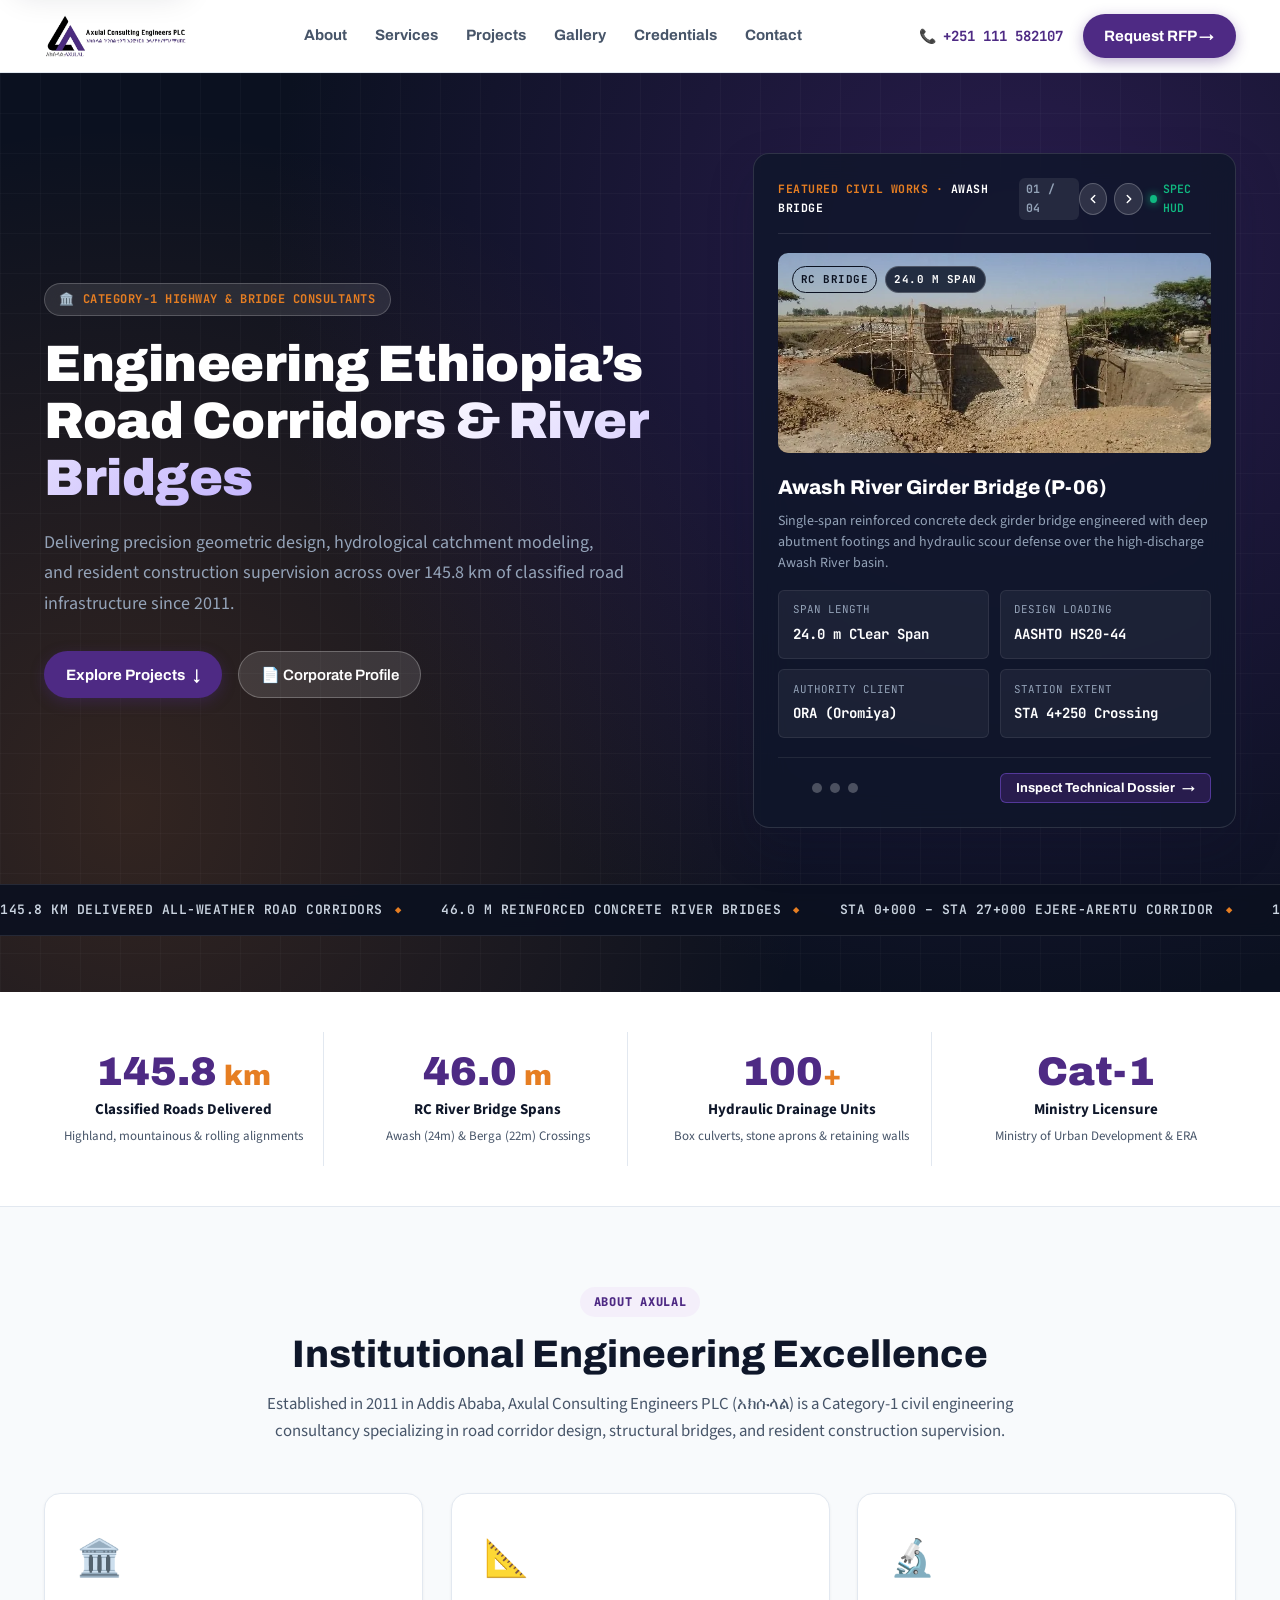
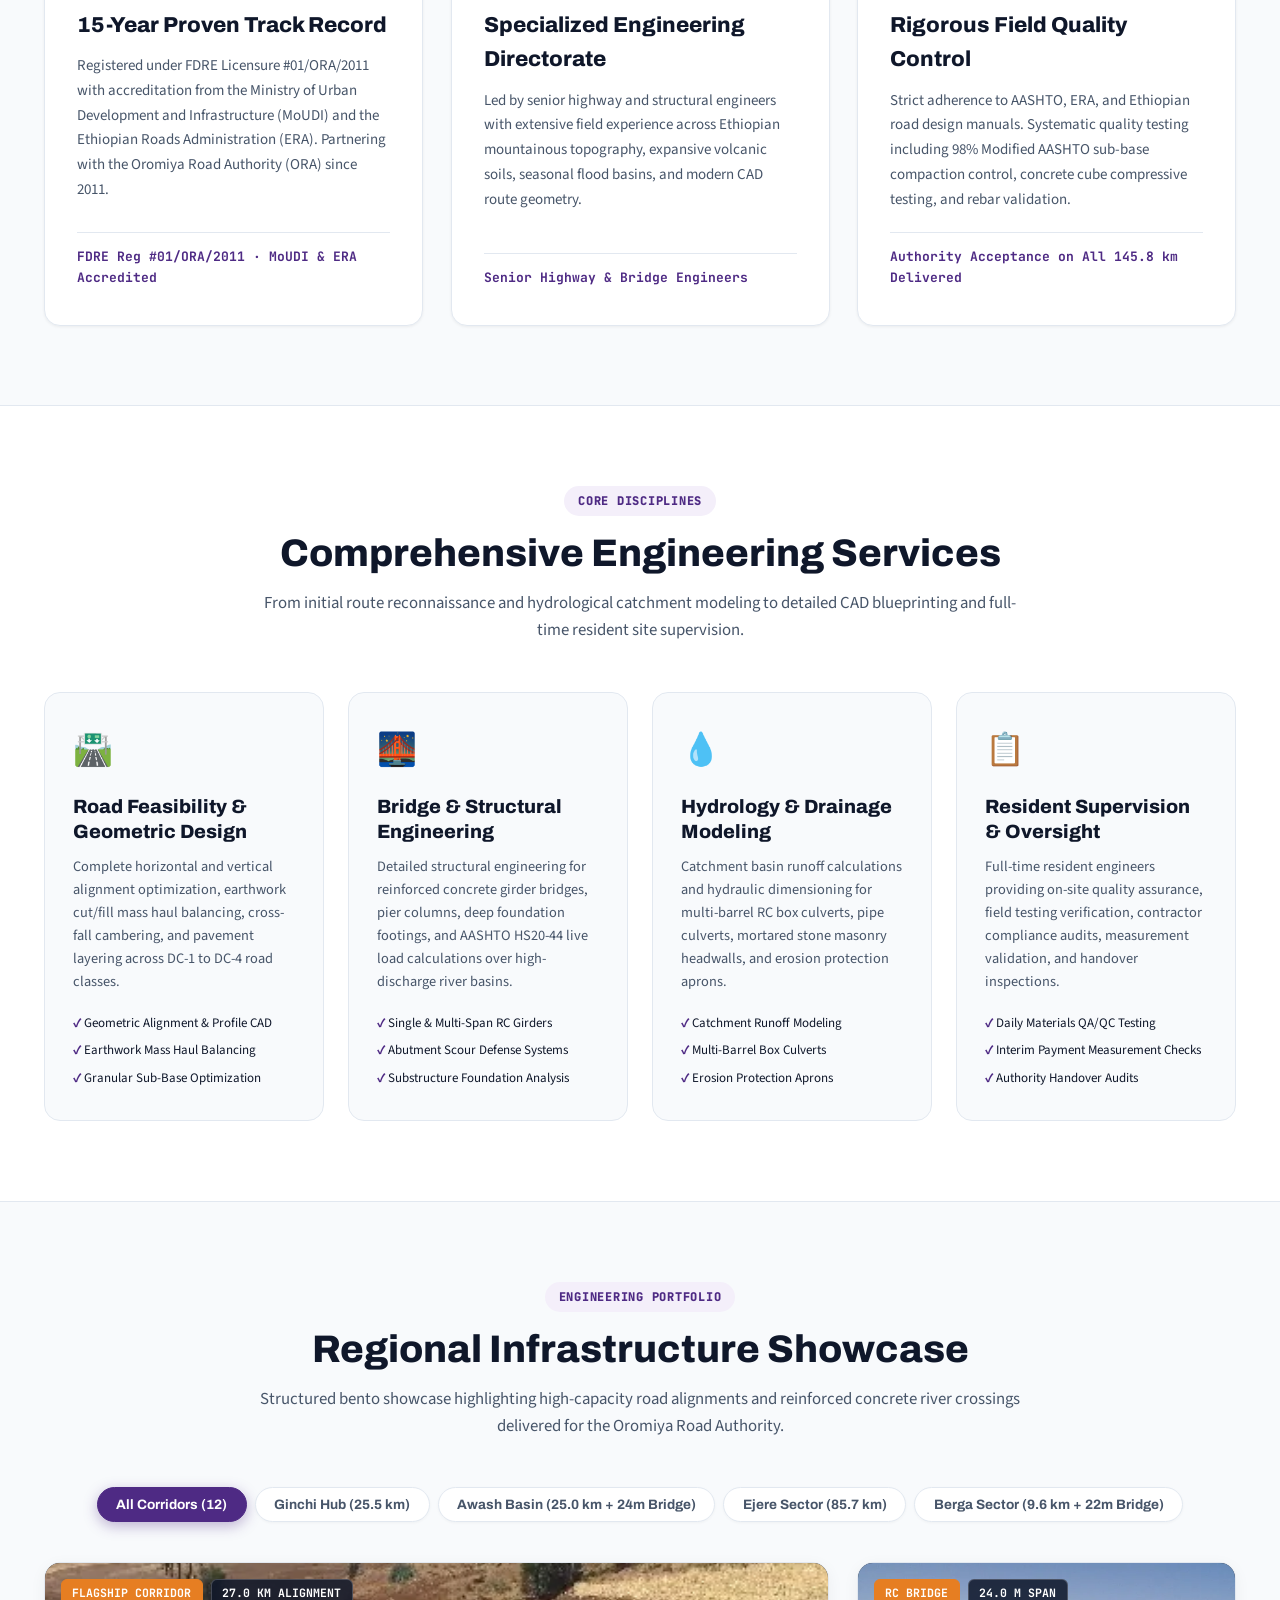
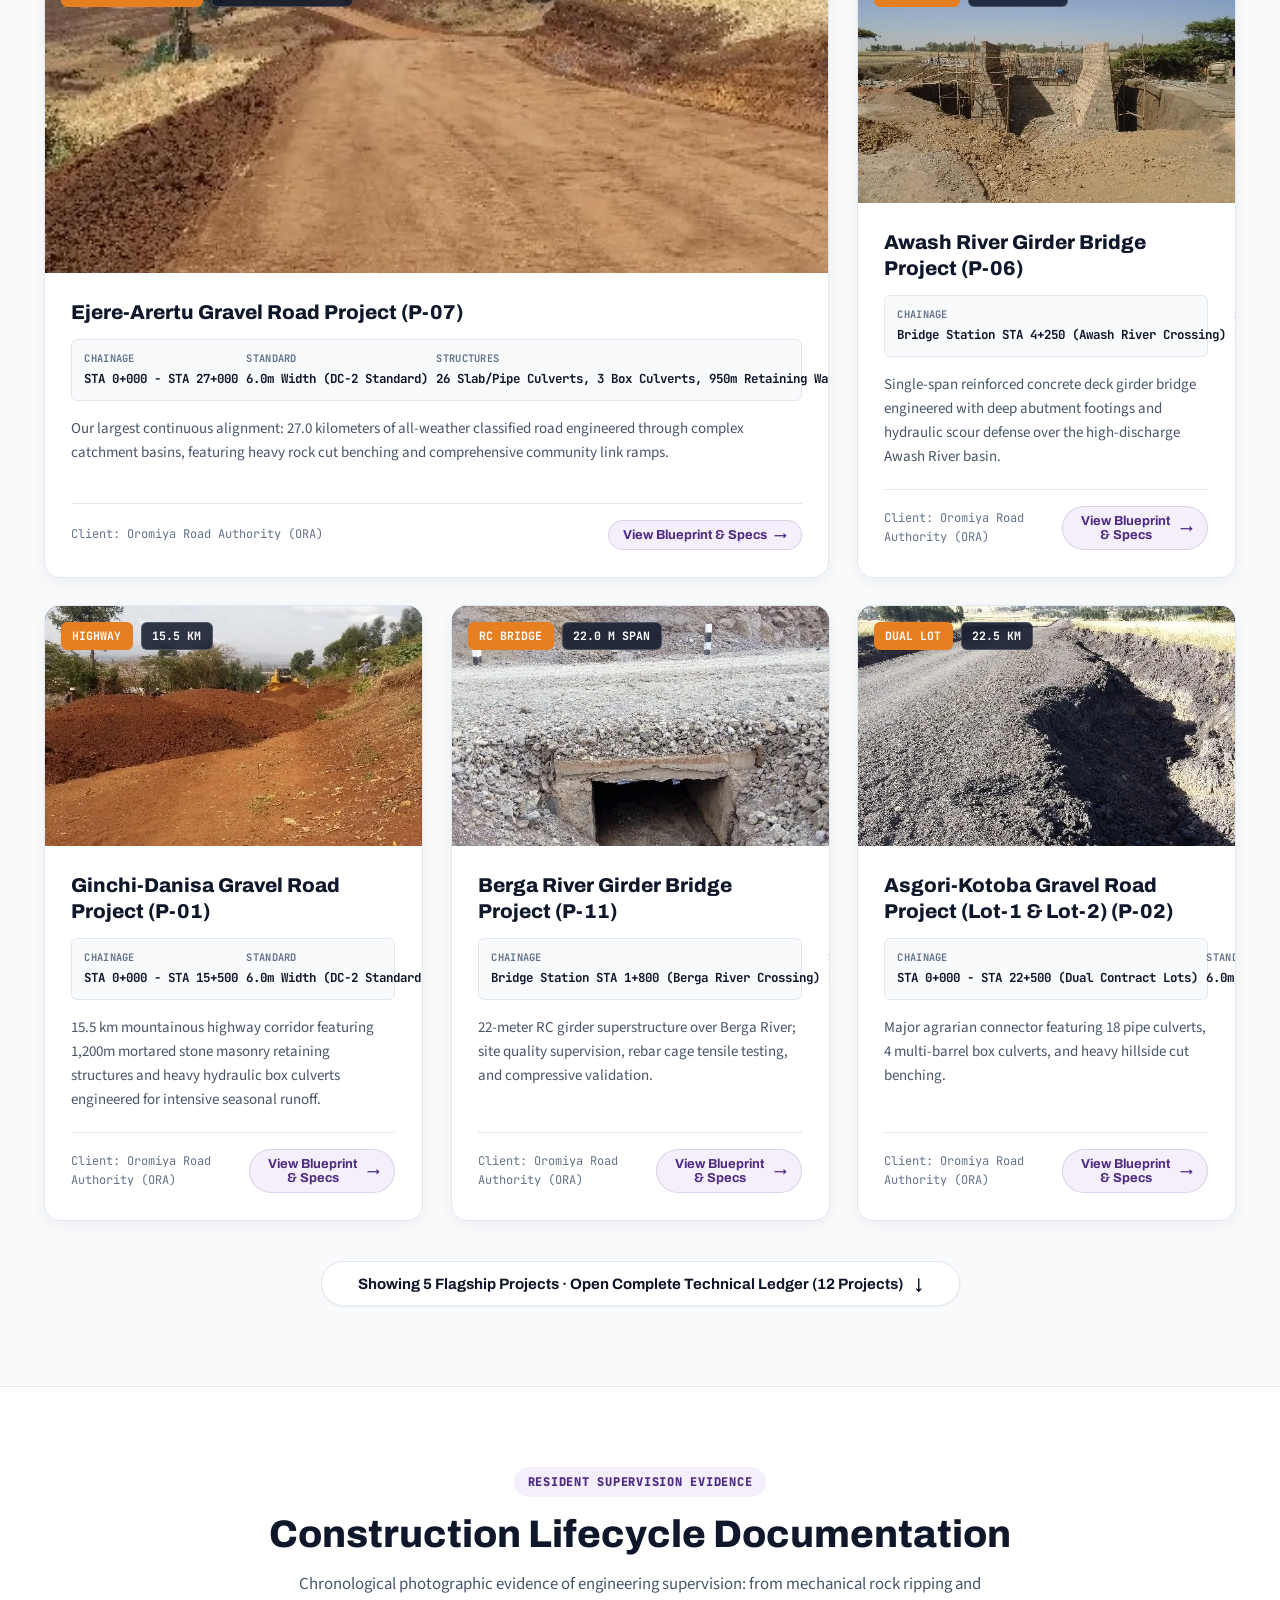
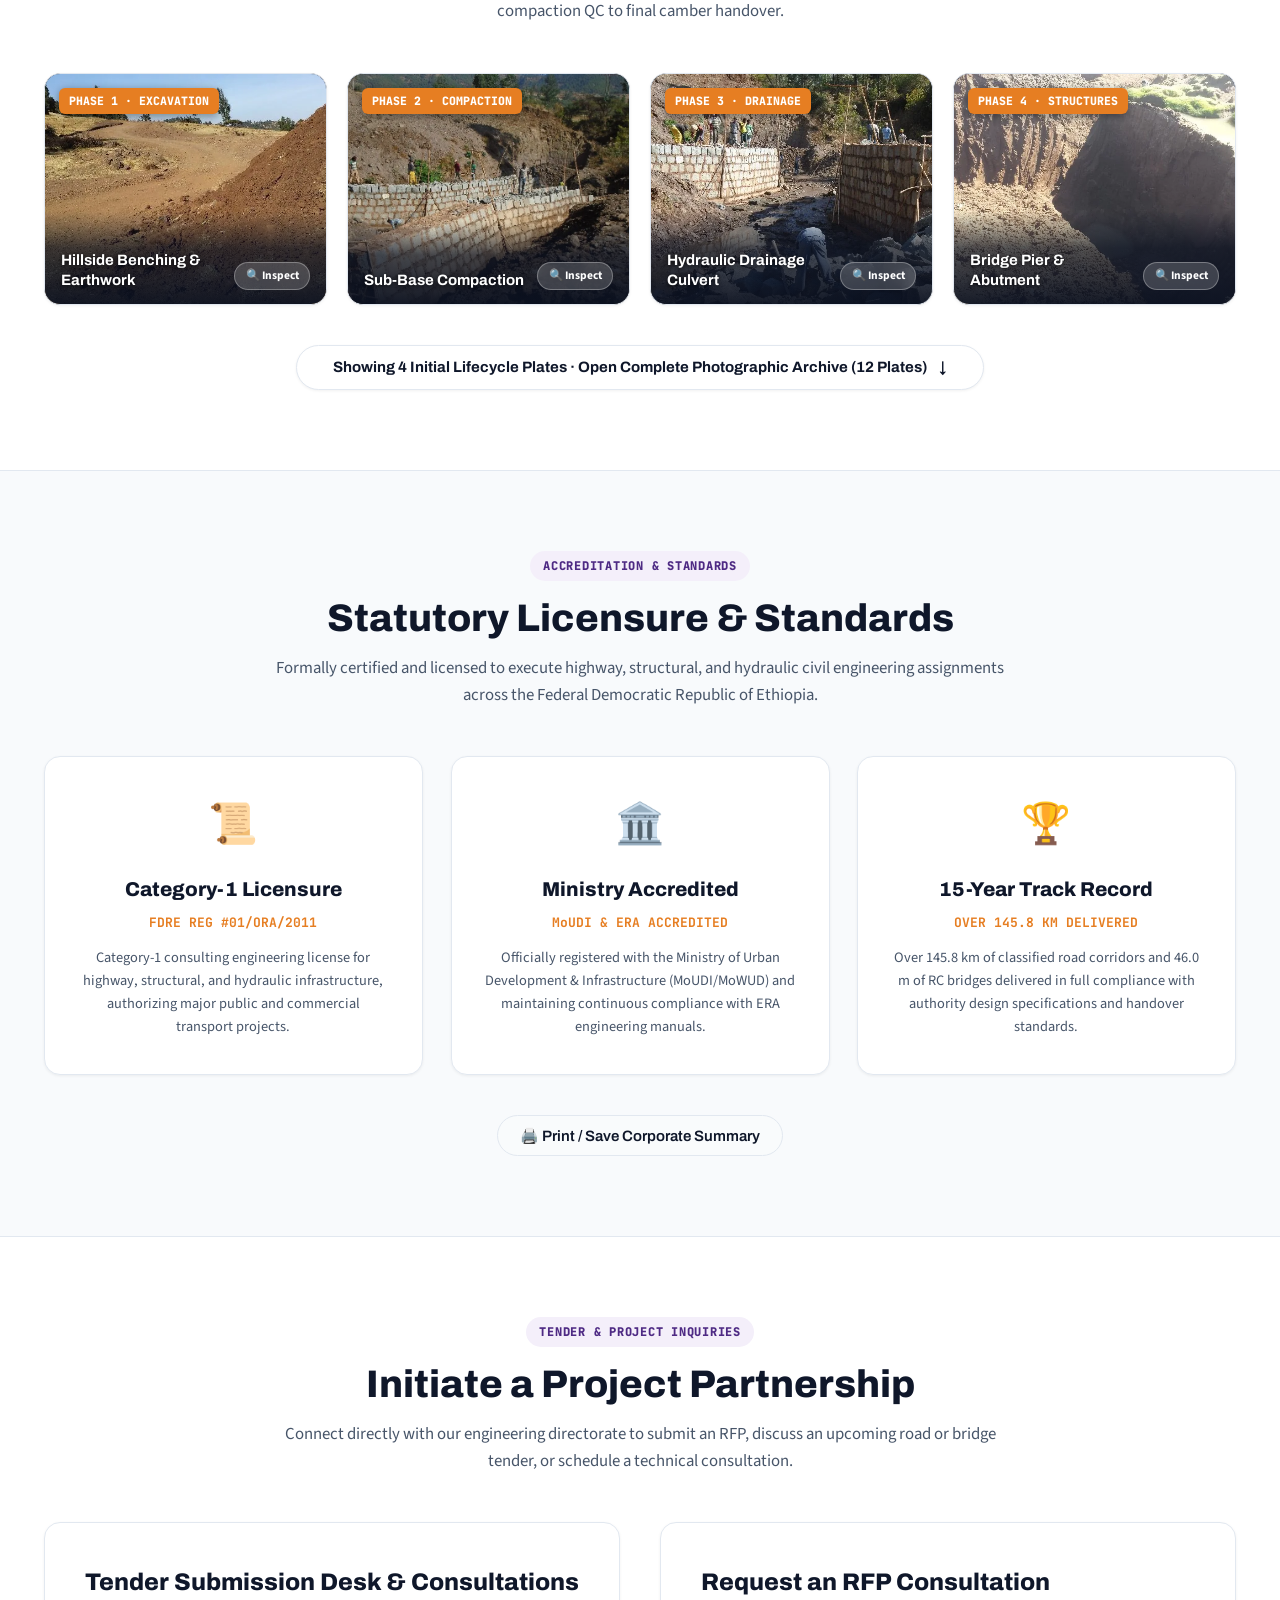
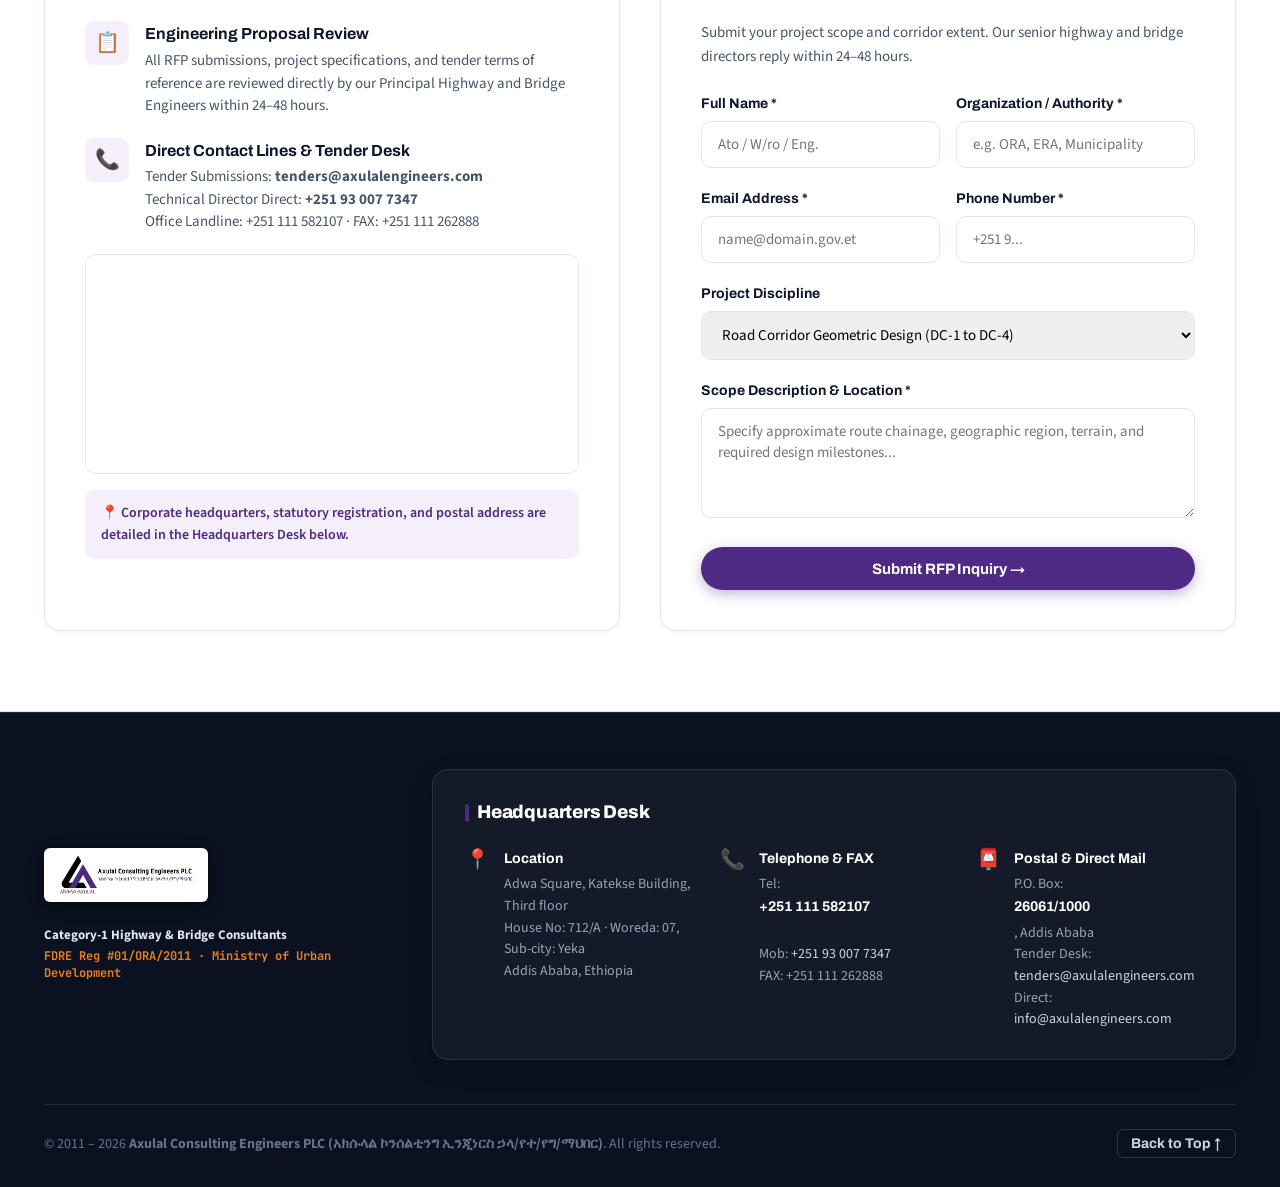
==== commit bab171ec: "fix(carousel): decouple Featured Civil Works carousel from reduced-motion guard and modernize slide " ====
--- a/index.html
+++ b/index.html
@@ -56,7 +56,7 @@
   <link rel="preconnect" href="https://fonts.gstatic.com" crossorigin>
   <link href="https://fonts.googleapis.com/css2?family=Archivo:wght@600;700;800;900&family=JetBrains+Mono:wght@500;600;700;800&family=Source+Sans+3:wght@400;600;700&display=swap" rel="stylesheet">
   
-  <link rel="stylesheet" href="assets/css/site.css?v=24">
+  <link rel="stylesheet" href="assets/css/site.css?v=25">
 </head>
 <body>
   <a href="#main-content" class="skip-link">Skip to main content</a>
@@ -66,8 +66,8 @@
     <div class="container header-wrap">
       <a href="#home" aria-label="Axulal Consulting Engineers PLC Home">
         <picture>
-          <source type="image/webp" srcset="assets/logo-horizontal.webp?v=24">
-          <img src="assets/logo-horizontal.png?v=24" alt="Axulal Consulting Engineers PLC - አክሱላል" class="brand-logo-img" width="650" height="140">
+          <source type="image/webp" srcset="assets/logo-horizontal.webp?v=25">
+          <img src="assets/logo-horizontal.png?v=25" alt="Axulal Consulting Engineers PLC - አክሱላል" class="brand-logo-img" width="650" height="140">
         </picture>
       </a>
 
@@ -173,8 +173,8 @@
               <div class="carousel-slide active" data-slide-index="0" data-project-id="P-06" data-tag="AWASH BRIDGE">
                 <div class="telemetry-img-wrap">
                   <picture>
-                    <source type="image/webp" srcset="assets/projects/proj_6_awash_bridge.webp?v=24">
-                    <img src="assets/projects/proj_6_awash_bridge.jpg?v=24" alt="Awash River Girder Bridge" class="telemetry-img" width="1280" height="720">
+                    <source type="image/webp" srcset="assets/projects/proj_6_awash_bridge.webp?v=25">
+                    <img src="assets/projects/proj_6_awash_bridge.jpg?v=25" alt="Awash River Girder Bridge" class="telemetry-img" width="1280" height="720">
                   </picture>
                   <div class="carousel-pill-overlay">
                     <span class="carousel-pill amber">RC BRIDGE</span>
@@ -209,8 +209,8 @@
               <div class="carousel-slide" data-slide-index="1" data-project-id="P-11" data-tag="BERGA BRIDGE">
                 <div class="telemetry-img-wrap">
                   <picture>
-                    <source type="image/webp" srcset="assets/projects/proj_11_berga_bridge.webp?v=24">
-                    <img src="assets/projects/proj_11_berga_bridge.jpg?v=24" alt="Berga River Girder Bridge" class="telemetry-img" width="1280" height="720">
+                    <source type="image/webp" srcset="assets/projects/proj_11_berga_bridge.webp?v=25">
+                    <img src="assets/projects/proj_11_berga_bridge.jpg?v=25" alt="Berga River Girder Bridge" class="telemetry-img" width="1280" height="720">
                   </picture>
                   <div class="carousel-pill-overlay">
                     <span class="carousel-pill amber">RC BRIDGE</span>
@@ -245,8 +245,8 @@
               <div class="carousel-slide" data-slide-index="2" data-project-id="P-07" data-tag="EJERE CORRIDOR">
                 <div class="telemetry-img-wrap">
                   <picture>
-                    <source type="image/webp" srcset="assets/projects/proj_7_ejere_arertu.webp?v=24">
-                    <img src="assets/projects/proj_7_ejere_arertu.jpg?v=24" alt="Ejere-Arertu Gravel Road Project" class="telemetry-img" width="1280" height="720">
+                    <source type="image/webp" srcset="assets/projects/proj_7_ejere_arertu.webp?v=25">
+                    <img src="assets/projects/proj_7_ejere_arertu.jpg?v=25" alt="Ejere-Arertu Gravel Road Project" class="telemetry-img" width="1280" height="720">
                   </picture>
                   <div class="carousel-pill-overlay">
                     <span class="carousel-pill amber">FLAGSHIP HIGHWAY</span>
@@ -281,8 +281,8 @@
               <div class="carousel-slide" data-slide-index="3" data-project-id="P-01" data-tag="GINCHI HIGHWAY">
                 <div class="telemetry-img-wrap">
                   <picture>
-                    <source type="image/webp" srcset="assets/projects/proj_1_ginchi_danisa.webp?v=24">
-                    <img src="assets/projects/proj_1_ginchi_danisa.jpg?v=24" alt="Ginchi-Danisa Gravel Road Project" class="telemetry-img" width="1280" height="720">
+                    <source type="image/webp" srcset="assets/projects/proj_1_ginchi_danisa.webp?v=25">
+                    <img src="assets/projects/proj_1_ginchi_danisa.jpg?v=25" alt="Ginchi-Danisa Gravel Road Project" class="telemetry-img" width="1280" height="720">
                   </picture>
                   <div class="carousel-pill-overlay">
                     <span class="carousel-pill amber">MOUNTAIN CORRIDOR</span>
@@ -519,8 +519,8 @@
                   <article class="bento-card bento-hero" data-hub="ejere" >
           <div class="bento-img-wrap">
             <picture>
-              <source type="image/webp" srcset="assets/projects/proj_7_ejere_arertu.webp?v=24">
-              <img src="assets/projects/proj_7_ejere_arertu.jpg?v=24" alt="Ejere-Arertu Gravel Road Project" class="bento-img" loading="lazy" width="800" height="500">
+              <source type="image/webp" srcset="assets/projects/proj_7_ejere_arertu.webp?v=25">
+              <img src="assets/projects/proj_7_ejere_arertu.jpg?v=25" alt="Ejere-Arertu Gravel Road Project" class="bento-img" loading="lazy" width="800" height="500">
             </picture>
             <div class="bento-badge-group">
               <span class="bento-pill pill-amber">FLAGSHIP CORRIDOR</span>
@@ -558,8 +558,8 @@
         <article class="bento-card " data-hub="awash" >
           <div class="bento-img-wrap">
             <picture>
-              <source type="image/webp" srcset="assets/projects/proj_6_awash_bridge.webp?v=24">
-              <img src="assets/projects/proj_6_awash_bridge.jpg?v=24" alt="Awash River Girder Bridge Project" class="bento-img" loading="lazy" width="800" height="500">
+              <source type="image/webp" srcset="assets/projects/proj_6_awash_bridge.webp?v=25">
+              <img src="assets/projects/proj_6_awash_bridge.jpg?v=25" alt="Awash River Girder Bridge Project" class="bento-img" loading="lazy" width="800" height="500">
             </picture>
             <div class="bento-badge-group">
               <span class="bento-pill pill-amber">RC BRIDGE</span>
@@ -597,8 +597,8 @@
         <article class="bento-card " data-hub="ginchi" >
           <div class="bento-img-wrap">
             <picture>
-              <source type="image/webp" srcset="assets/projects/proj_1_ginchi_danisa.webp?v=24">
-              <img src="assets/projects/proj_1_ginchi_danisa.jpg?v=24" alt="Ginchi-Danisa Gravel Road Project" class="bento-img" loading="lazy" width="800" height="500">
+              <source type="image/webp" srcset="assets/projects/proj_1_ginchi_danisa.webp?v=25">
+              <img src="assets/projects/proj_1_ginchi_danisa.jpg?v=25" alt="Ginchi-Danisa Gravel Road Project" class="bento-img" loading="lazy" width="800" height="500">
             </picture>
             <div class="bento-badge-group">
               <span class="bento-pill pill-amber">HIGHWAY</span>
@@ -636,8 +636,8 @@
         <article class="bento-card " data-hub="berga" >
           <div class="bento-img-wrap">
             <picture>
-              <source type="image/webp" srcset="assets/projects/proj_11_berga_bridge.webp?v=24">
-              <img src="assets/projects/proj_11_berga_bridge.jpg?v=24" alt="Berga River Girder Bridge Project" class="bento-img" loading="lazy" width="800" height="500">
+              <source type="image/webp" srcset="assets/projects/proj_11_berga_bridge.webp?v=25">
+              <img src="assets/projects/proj_11_berga_bridge.jpg?v=25" alt="Berga River Girder Bridge Project" class="bento-img" loading="lazy" width="800" height="500">
             </picture>
             <div class="bento-badge-group">
               <span class="bento-pill pill-amber">RC BRIDGE</span>
@@ -675,8 +675,8 @@
         <article class="bento-card " data-hub="ejere" >
           <div class="bento-img-wrap">
             <picture>
-              <source type="image/webp" srcset="assets/projects/proj_2_asgori_kotoba.webp?v=24">
-              <img src="assets/projects/proj_2_asgori_kotoba.jpg?v=24" alt="Asgori-Kotoba Gravel Road Project (Lot-1 & Lot-2)" class="bento-img" loading="lazy" width="800" height="500">
+              <source type="image/webp" srcset="assets/projects/proj_2_asgori_kotoba.webp?v=25">
+              <img src="assets/projects/proj_2_asgori_kotoba.jpg?v=25" alt="Asgori-Kotoba Gravel Road Project (Lot-1 & Lot-2)" class="bento-img" loading="lazy" width="800" height="500">
             </picture>
             <div class="bento-badge-group">
               <span class="bento-pill pill-amber">DUAL LOT</span>
@@ -714,8 +714,8 @@
         <article class="bento-card bento-hero" data-hub="ejere" data-hidden-project="true">
           <div class="bento-img-wrap">
             <picture>
-              <source type="image/webp" srcset="assets/projects/proj_8_ejere_kake.webp?v=24">
-              <img src="assets/projects/proj_8_ejere_kake.jpg?v=24" alt="Ejere-Kake-Arertu Gravel Road Project" class="bento-img" loading="lazy" width="800" height="500">
+              <source type="image/webp" srcset="assets/projects/proj_8_ejere_kake.webp?v=25">
+              <img src="assets/projects/proj_8_ejere_kake.jpg?v=25" alt="Ejere-Kake-Arertu Gravel Road Project" class="bento-img" loading="lazy" width="800" height="500">
             </picture>
             <div class="bento-badge-group">
               <span class="bento-pill pill-amber">HIGHWAY</span>
@@ -753,8 +753,8 @@
         <article class="bento-card " data-hub="awash" data-hidden-project="true">
           <div class="bento-img-wrap">
             <picture>
-              <source type="image/webp" srcset="assets/projects/proj_9_olenkomi_hamdo.webp?v=24">
-              <img src="assets/projects/proj_9_olenkomi_hamdo.jpg?v=24" alt="Olenkomi-Hamdo Gravel Road Project" class="bento-img" loading="lazy" width="800" height="500">
+              <source type="image/webp" srcset="assets/projects/proj_9_olenkomi_hamdo.webp?v=25">
+              <img src="assets/projects/proj_9_olenkomi_hamdo.jpg?v=25" alt="Olenkomi-Hamdo Gravel Road Project" class="bento-img" loading="lazy" width="800" height="500">
             </picture>
             <div class="bento-badge-group">
               <span class="bento-pill pill-amber">HIGHWAY</span>
@@ -792,8 +792,8 @@
         <article class="bento-card " data-hub="ejere" data-hidden-project="true">
           <div class="bento-img-wrap">
             <picture>
-              <source type="image/webp" srcset="assets/projects/proj_3_asgori_link.webp?v=24">
-              <img src="assets/projects/proj_3_asgori_link.jpg?v=24" alt="Asgori-Kotoba Link Road Project" class="bento-img" loading="lazy" width="800" height="500">
+              <source type="image/webp" srcset="assets/projects/proj_3_asgori_link.webp?v=25">
+              <img src="assets/projects/proj_3_asgori_link.jpg?v=25" alt="Asgori-Kotoba Link Road Project" class="bento-img" loading="lazy" width="800" height="500">
             </picture>
             <div class="bento-badge-group">
               <span class="bento-pill pill-amber">FEEDER</span>
@@ -831,8 +831,8 @@
         <article class="bento-card " data-hub="ginchi" data-hidden-project="true">
           <div class="bento-img-wrap">
             <picture>
-              <source type="image/webp" srcset="assets/projects/proj_4_arbu_roge.webp?v=24">
-              <img src="assets/projects/proj_4_arbu_roge.jpg?v=24" alt="Arbu-Roge Gravel Road Project" class="bento-img" loading="lazy" width="800" height="500">
+              <source type="image/webp" srcset="assets/projects/proj_4_arbu_roge.webp?v=25">
+              <img src="assets/projects/proj_4_arbu_roge.jpg?v=25" alt="Arbu-Roge Gravel Road Project" class="bento-img" loading="lazy" width="800" height="500">
             </picture>
             <div class="bento-badge-group">
               <span class="bento-pill pill-amber">HIGHWAY</span>
@@ -870,8 +870,8 @@
         <article class="bento-card " data-hub="ejere" data-hidden-project="true">
           <div class="bento-img-wrap">
             <picture>
-              <source type="image/webp" srcset="assets/projects/proj_5_asgori_roge.webp?v=24">
-              <img src="assets/projects/proj_5_asgori_roge.jpg?v=24" alt="Asgori-Roge Gravel Road Project" class="bento-img" loading="lazy" width="800" height="500">
+              <source type="image/webp" srcset="assets/projects/proj_5_asgori_roge.webp?v=25">
+              <img src="assets/projects/proj_5_asgori_roge.jpg?v=25" alt="Asgori-Roge Gravel Road Project" class="bento-img" loading="lazy" width="800" height="500">
             </picture>
             <div class="bento-badge-group">
               <span class="bento-pill pill-amber">FEEDER</span>
@@ -909,8 +909,8 @@
         <article class="bento-card " data-hub="awash" data-hidden-project="true">
           <div class="bento-img-wrap">
             <picture>
-              <source type="image/webp" srcset="assets/projects/proj_10_hamdo_awash.webp?v=24">
-              <img src="assets/projects/proj_10_hamdo_awash.jpg?v=24" alt="Hamdo-Awash Bune Gravel Road Project" class="bento-img" loading="lazy" width="800" height="500">
+              <source type="image/webp" srcset="assets/projects/proj_10_hamdo_awash.webp?v=25">
+              <img src="assets/projects/proj_10_hamdo_awash.jpg?v=25" alt="Hamdo-Awash Bune Gravel Road Project" class="bento-img" loading="lazy" width="800" height="500">
             </picture>
             <div class="bento-badge-group">
               <span class="bento-pill pill-amber">HIGHWAY</span>
@@ -948,8 +948,8 @@
         <article class="bento-card bento-hero" data-hub="berga" data-hidden-project="true">
           <div class="bento-img-wrap">
             <picture>
-              <source type="image/webp" srcset="assets/projects/proj_12_holota_kake.webp?v=24">
-              <img src="assets/projects/proj_12_holota_kake.jpg?v=24" alt="Holota-Kake-Berga River Gravel Road Project" class="bento-img" loading="lazy" width="800" height="500">
+              <source type="image/webp" srcset="assets/projects/proj_12_holota_kake.webp?v=25">
+              <img src="assets/projects/proj_12_holota_kake.jpg?v=25" alt="Holota-Kake-Berga River Gravel Road Project" class="bento-img" loading="lazy" width="800" height="500">
             </picture>
             <div class="bento-badge-group">
               <span class="bento-pill pill-amber">CORRIDOR</span>
@@ -1011,8 +1011,8 @@
                   <figure class="lifecycle-card" data-desc="Heavy crawler excavator cutting 1:1 roadway benches through steep volcanic rock slopes on Asgori-Kotoba alignment." >
           <div class="lifecycle-img-wrap">
             <picture>
-              <source type="image/webp" srcset="assets/gallery/plate_04_hillside_cut.webp?v=24">
-              <img src="assets/gallery/plate_04_hillside_cut.jpg?v=24" alt="Hillside Benching & Earthwork" class="lifecycle-img" loading="lazy" width="600" height="400">
+              <source type="image/webp" srcset="assets/gallery/plate_04_hillside_cut.webp?v=25">
+              <img src="assets/gallery/plate_04_hillside_cut.jpg?v=25" alt="Hillside Benching & Earthwork" class="lifecycle-img" loading="lazy" width="600" height="400">
             </picture>
             <span class="lifecycle-phase-tag">PHASE 1 · EXCAVATION</span>
             <div class="lifecycle-caption-bar">
@@ -1024,8 +1024,8 @@
         <figure class="lifecycle-card" data-desc="Heavy 15-ton vibratory road roller achieving 98% Modified AASHTO compaction density on selected granular sub-base." >
           <div class="lifecycle-img-wrap">
             <picture>
-              <source type="image/webp" srcset="assets/gallery/plate_01_compaction.webp?v=24">
-              <img src="assets/gallery/plate_01_compaction.jpg?v=24" alt="Sub-Base Compaction" class="lifecycle-img" loading="lazy" width="600" height="400">
+              <source type="image/webp" srcset="assets/gallery/plate_01_compaction.webp?v=25">
+              <img src="assets/gallery/plate_01_compaction.jpg?v=25" alt="Sub-Base Compaction" class="lifecycle-img" loading="lazy" width="600" height="400">
             </picture>
             <span class="lifecycle-phase-tag">PHASE 2 · COMPACTION</span>
             <div class="lifecycle-caption-bar">
@@ -1037,8 +1037,8 @@
         <figure class="lifecycle-card" data-desc="Hand-dressed mortared stone masonry headwalls and barrel construction providing high-capacity flood runoff cross-drainage." >
           <div class="lifecycle-img-wrap">
             <picture>
-              <source type="image/webp" srcset="assets/gallery/plate_03_drainage_culvert.webp?v=24">
-              <img src="assets/gallery/plate_03_drainage_culvert.jpg?v=24" alt="Hydraulic Drainage Culvert" class="lifecycle-img" loading="lazy" width="600" height="400">
+              <source type="image/webp" srcset="assets/gallery/plate_03_drainage_culvert.webp?v=25">
+              <img src="assets/gallery/plate_03_drainage_culvert.jpg?v=25" alt="Hydraulic Drainage Culvert" class="lifecycle-img" loading="lazy" width="600" height="400">
             </picture>
             <span class="lifecycle-phase-tag">PHASE 3 · DRAINAGE</span>
             <div class="lifecycle-caption-bar">
@@ -1050,8 +1050,8 @@
         <figure class="lifecycle-card" data-desc="Reinforced concrete pier column, abutment formwork, and heavy falsework bracing for Awash River Girder Bridge." >
           <div class="lifecycle-img-wrap">
             <picture>
-              <source type="image/webp" srcset="assets/gallery/plate_02_bridge_pier.webp?v=24">
-              <img src="assets/gallery/plate_02_bridge_pier.jpg?v=24" alt="Bridge Pier & Abutment" class="lifecycle-img" loading="lazy" width="600" height="400">
+              <source type="image/webp" srcset="assets/gallery/plate_02_bridge_pier.webp?v=25">
+              <img src="assets/gallery/plate_02_bridge_pier.jpg?v=25" alt="Bridge Pier & Abutment" class="lifecycle-img" loading="lazy" width="600" height="400">
             </picture>
             <span class="lifecycle-phase-tag">PHASE 4 · STRUCTURES</span>
             <div class="lifecycle-caption-bar">
@@ -1063,8 +1063,8 @@
         <figure class="lifecycle-card" data-desc="Excavation and reinforced concrete footing placement for bridge piers down to competent rock strata." data-hidden-gallery="true">
           <div class="lifecycle-img-wrap">
             <picture>
-              <source type="image/webp" srcset="assets/gallery/plate_06_foundation_works.webp?v=24">
-              <img src="assets/gallery/plate_06_foundation_works.jpg?v=24" alt="Substructure Deep Foundation" class="lifecycle-img" loading="lazy" width="600" height="400">
+              <source type="image/webp" srcset="assets/gallery/plate_06_foundation_works.webp?v=25">
+              <img src="assets/gallery/plate_06_foundation_works.jpg?v=25" alt="Substructure Deep Foundation" class="lifecycle-img" loading="lazy" width="600" height="400">
             </picture>
             <span class="lifecycle-phase-tag">PHASE 5 · FOUNDATIONS</span>
             <div class="lifecycle-caption-bar">
@@ -1076,8 +1076,8 @@
         <figure class="lifecycle-card" data-desc="Completed all-weather DC-2 gravel carriageway with 4% cross-fall camber smoothly winding through rural Oromia." data-hidden-gallery="true">
           <div class="lifecycle-img-wrap">
             <picture>
-              <source type="image/webp" srcset="assets/gallery/plate_05_road_alignment.webp?v=24">
-              <img src="assets/gallery/plate_05_road_alignment.jpg?v=24" alt="Finished DC-2 Carriageway" class="lifecycle-img" loading="lazy" width="600" height="400">
+              <source type="image/webp" srcset="assets/gallery/plate_05_road_alignment.webp?v=25">
+              <img src="assets/gallery/plate_05_road_alignment.jpg?v=25" alt="Finished DC-2 Carriageway" class="lifecycle-img" loading="lazy" width="600" height="400">
             </picture>
             <span class="lifecycle-phase-tag">PHASE 6 · SURFACING</span>
             <div class="lifecycle-caption-bar">
@@ -1089,8 +1089,8 @@
         <figure class="lifecycle-card" data-desc="Steel reinforcement and formwork assembly for a double-barrel RC box culvert designed for 50-year storm recurrence." data-hidden-gallery="true">
           <div class="lifecycle-img-wrap">
             <picture>
-              <source type="image/webp" srcset="assets/gallery/plate_07_box_culvert.webp?v=24">
-              <img src="assets/gallery/plate_07_box_culvert.jpg?v=24" alt="Box Culvert Formwork" class="lifecycle-img" loading="lazy" width="600" height="400">
+              <source type="image/webp" srcset="assets/gallery/plate_07_box_culvert.webp?v=25">
+              <img src="assets/gallery/plate_07_box_culvert.jpg?v=25" alt="Box Culvert Formwork" class="lifecycle-img" loading="lazy" width="600" height="400">
             </picture>
             <span class="lifecycle-phase-tag">PHASE 7 · HYDRAULICS</span>
             <div class="lifecycle-caption-bar">
@@ -1102,8 +1102,8 @@
         <figure class="lifecycle-card" data-desc="On-site field laboratory testing: sieve analysis, Atterberg limits, and concrete cube compression crush tests." data-hidden-gallery="true">
           <div class="lifecycle-img-wrap">
             <picture>
-              <source type="image/webp" srcset="assets/gallery/plate_08_materials_testing.webp?v=24">
-              <img src="assets/gallery/plate_08_materials_testing.jpg?v=24" alt="Laboratory Materials Testing" class="lifecycle-img" loading="lazy" width="600" height="400">
+              <source type="image/webp" srcset="assets/gallery/plate_08_materials_testing.webp?v=25">
+              <img src="assets/gallery/plate_08_materials_testing.jpg?v=25" alt="Laboratory Materials Testing" class="lifecycle-img" loading="lazy" width="600" height="400">
             </picture>
             <span class="lifecycle-phase-tag">PHASE 8 · MATERIALS QC</span>
             <div class="lifecycle-caption-bar">
@@ -1115,8 +1115,8 @@
         <figure class="lifecycle-card" data-desc="Mortared stone masonry gravity retaining wall protecting steep roadway cut slopes from landslide failure." data-hidden-gallery="true">
           <div class="lifecycle-img-wrap">
             <picture>
-              <source type="image/webp" srcset="assets/gallery/plate_09_retaining_wall.webp?v=24">
-              <img src="assets/gallery/plate_09_retaining_wall.jpg?v=24" alt="Masonry Retaining Wall" class="lifecycle-img" loading="lazy" width="600" height="400">
+              <source type="image/webp" srcset="assets/gallery/plate_09_retaining_wall.webp?v=25">
+              <img src="assets/gallery/plate_09_retaining_wall.jpg?v=25" alt="Masonry Retaining Wall" class="lifecycle-img" loading="lazy" width="600" height="400">
             </picture>
             <span class="lifecycle-phase-tag">PHASE 9 · STABILIZATION</span>
             <div class="lifecycle-caption-bar">
@@ -1128,8 +1128,8 @@
         <figure class="lifecycle-card" data-desc="Heavy motor grader shaping horizontal alignment curves and ditch profiles through high-altitude highland terrain." data-hidden-gallery="true">
           <div class="lifecycle-img-wrap">
             <picture>
-              <source type="image/webp" srcset="assets/gallery/plate_10_mountain_cut.webp?v=24">
-              <img src="assets/gallery/plate_10_mountain_cut.jpg?v=24" alt="Mountain Alignment Grading" class="lifecycle-img" loading="lazy" width="600" height="400">
+              <source type="image/webp" srcset="assets/gallery/plate_10_mountain_cut.webp?v=25">
+              <img src="assets/gallery/plate_10_mountain_cut.jpg?v=25" alt="Mountain Alignment Grading" class="lifecycle-img" loading="lazy" width="600" height="400">
             </picture>
             <span class="lifecycle-phase-tag">PHASE 10 · EARTHWORKS</span>
             <div class="lifecycle-caption-bar">
@@ -1141,8 +1141,8 @@
         <figure class="lifecycle-card" data-desc="Heavy structural timber falsework supporting formwork and rebar placement for 22m span concrete deck girders." data-hidden-gallery="true">
           <div class="lifecycle-img-wrap">
             <picture>
-              <source type="image/webp" srcset="assets/gallery/plate_11_bridge_deck.webp?v=24">
-              <img src="assets/gallery/plate_11_bridge_deck.jpg?v=24" alt="Girder Superstructure Falsework" class="lifecycle-img" loading="lazy" width="600" height="400">
+              <source type="image/webp" srcset="assets/gallery/plate_11_bridge_deck.webp?v=25">
+              <img src="assets/gallery/plate_11_bridge_deck.jpg?v=25" alt="Girder Superstructure Falsework" class="lifecycle-img" loading="lazy" width="600" height="400">
             </picture>
             <span class="lifecycle-phase-tag">PHASE 11 · SUPERSTRUCTURE</span>
             <div class="lifecycle-caption-bar">
@@ -1154,8 +1154,8 @@
         <figure class="lifecycle-card" data-desc="Joint client-consultant final inspection: verifying cross-sections, drainage outfalls, and surface rideability." data-hidden-gallery="true">
           <div class="lifecycle-img-wrap">
             <picture>
-              <source type="image/webp" srcset="assets/gallery/plate_12_finished_road.webp?v=24">
-              <img src="assets/gallery/plate_12_finished_road.jpg?v=24" alt="Final Corridor Handover" class="lifecycle-img" loading="lazy" width="600" height="400">
+              <source type="image/webp" srcset="assets/gallery/plate_12_finished_road.webp?v=25">
+              <img src="assets/gallery/plate_12_finished_road.jpg?v=25" alt="Final Corridor Handover" class="lifecycle-img" loading="lazy" width="600" height="400">
             </picture>
             <span class="lifecycle-phase-tag">PHASE 12 · HANDOVER</span>
             <div class="lifecycle-caption-bar">
@@ -1348,8 +1348,8 @@
         <!-- Brand Block: Vivid colorful Logo on high-contrast crisp white badge (no white-out) -->
         <div class="footer-brand-side">
           <picture>
-            <source type="image/webp" srcset="assets/logo.webp?v=24">
-            <img src="assets/logo.png?v=24" alt="Axulal Consulting Engineers PLC Logo" class="footer-logo" width="800" height="660">
+            <source type="image/webp" srcset="assets/logo.webp?v=25">
+            <img src="assets/logo.png?v=25" alt="Axulal Consulting Engineers PLC Logo" class="footer-logo" width="800" height="660">
           </picture>
           <div class="footer-reg-pill">
             <span class="reg-title">Category-1 Highway &amp; Bridge Consultants</span>
@@ -1459,7 +1459,7 @@
     <svg width="20" height="20" viewBox="0 0 24 24" fill="none" stroke="currentColor" stroke-width="2.5" stroke-linecap="round" stroke-linejoin="round" aria-hidden="true"><path d="M18 15l-6-6-6 6"/></svg>
   </button>
 
-  <script src="assets/js/data.js?v=24"></script>
-  <script src="assets/js/site.js?v=24"></script>
+  <script src="assets/js/data.js?v=25"></script>
+  <script src="assets/js/site.js?v=25"></script>
 </body>
 </html>
--- a/assets/css/site.css
+++ b/assets/css/site.css
@@ -347,51 +347,56 @@
   gap: 0.45rem;
 }
 .carousel-arrow-btn {
-  background: rgba(255, 255, 255, 0.08);
-  border: 1px solid rgba(255, 255, 255, 0.15);
-  color: #ffffff;
-  width: 28px;
-  height: 28px;
+  background: rgba(255, 255, 255, 0.12);
+  border: 1px solid rgba(255, 255, 255, 0.22);
+  color: #ffffff;
+  width: 32px;
+  height: 32px;
   border-radius: 50%;
-  display: flex;
+  display: inline-flex;
   align-items: center;
   justify-content: center;
   cursor: pointer;
   transition: all 0.2s ease;
   padding: 0;
+  user-select: none;
+  -webkit-user-select: none;
 }
 .carousel-arrow-btn:hover {
   background: var(--brand-violet);
   border-color: var(--brand-violet);
   transform: scale(1.08);
+  color: #ffffff;
+}
+.carousel-arrow-btn:active {
+  transform: scale(0.95);
 }
 .carousel-arrow-btn:focus-visible {
   outline: 2px solid var(--brand-amber);
   outline-offset: 2px;
 }
 
-/* Slide Container */
+/* Slide Container: Bulletproof display toggle with fadeInSlide */
 .carousel-slides-container {
   position: relative;
-  overflow: hidden;
+  min-height: 410px;
 }
 .carousel-slide {
-  position: absolute;
-  top: 0;
-  left: 0;
-  width: 100%;
-  opacity: 0;
-  visibility: hidden;
-  transform: scale(0.98);
-  transition: opacity 0.4s cubic-bezier(0.16, 1, 0.3, 1), transform 0.4s cubic-bezier(0.16, 1, 0.3, 1), visibility 0.4s;
-  pointer-events: none;
+  display: none;
 }
 .carousel-slide.active {
-  position: relative;
-  opacity: 1;
-  visibility: visible;
-  transform: scale(1);
-  pointer-events: auto;
+  display: block;
+  animation: fadeInSlide 0.35s cubic-bezier(0.16, 1, 0.3, 1) forwards;
+}
+@keyframes fadeInSlide {
+  from {
+    opacity: 0;
+    transform: translateY(6px);
+  }
+  to {
+    opacity: 1;
+    transform: translateY(0);
+  }
 }
 .carousel-slide.active .telemetry-img {
   animation: kenBurns 6s ease-out infinite alternate;
@@ -416,11 +421,11 @@
   font-weight: 700;
   padding: 0.22rem 0.5rem;
   border-radius: 20px;
-  background: rgba(15, 23, 42, 0.8);
+  background: rgba(15, 23, 42, 0.85);
   backdrop-filter: blur(8px);
   -webkit-backdrop-filter: blur(8px);
   color: #ffffff;
-  border: 1px solid rgba(255, 255, 255, 0.15);
+  border: 1px solid rgba(255, 255, 255, 0.2);
   letter-spacing: 0.5px;
 }
 .carousel-pill.amber {
@@ -449,11 +454,11 @@
 .carousel-dots {
   display: flex;
   align-items: center;
-  gap: 0.45rem;
+  gap: 0.5rem;
 }
 .carousel-dot {
-  width: 8px;
-  height: 8px;
+  width: 10px;
+  height: 10px;
   border-radius: 50%;
   background: rgba(255, 255, 255, 0.25);
   border: none;
@@ -463,8 +468,8 @@
 }
 .carousel-dot.active {
   background: var(--brand-amber);
-  width: 22px;
-  border-radius: 4px;
+  width: 26px;
+  border-radius: 5px;
 }
 .carousel-dot:hover:not(.active) {
   background: rgba(255, 255, 255, 0.6);
@@ -478,13 +483,13 @@
   display: inline-flex;
   align-items: center;
   gap: 0.4rem;
-  background: rgba(78, 42, 132, 0.35);
-  border: 1px solid rgba(139, 92, 246, 0.4);
+  background: rgba(78, 42, 132, 0.4);
+  border: 1px solid rgba(139, 92, 246, 0.45);
   color: #ffffff;
   font-family: var(--font-heading);
   font-size: 0.8125rem;
   font-weight: 700;
-  padding: 0.4rem 0.85rem;
+  padding: 0.45rem 0.95rem;
   border-radius: var(--radius-sm);
   cursor: pointer;
   transition: all 0.2s ease;
